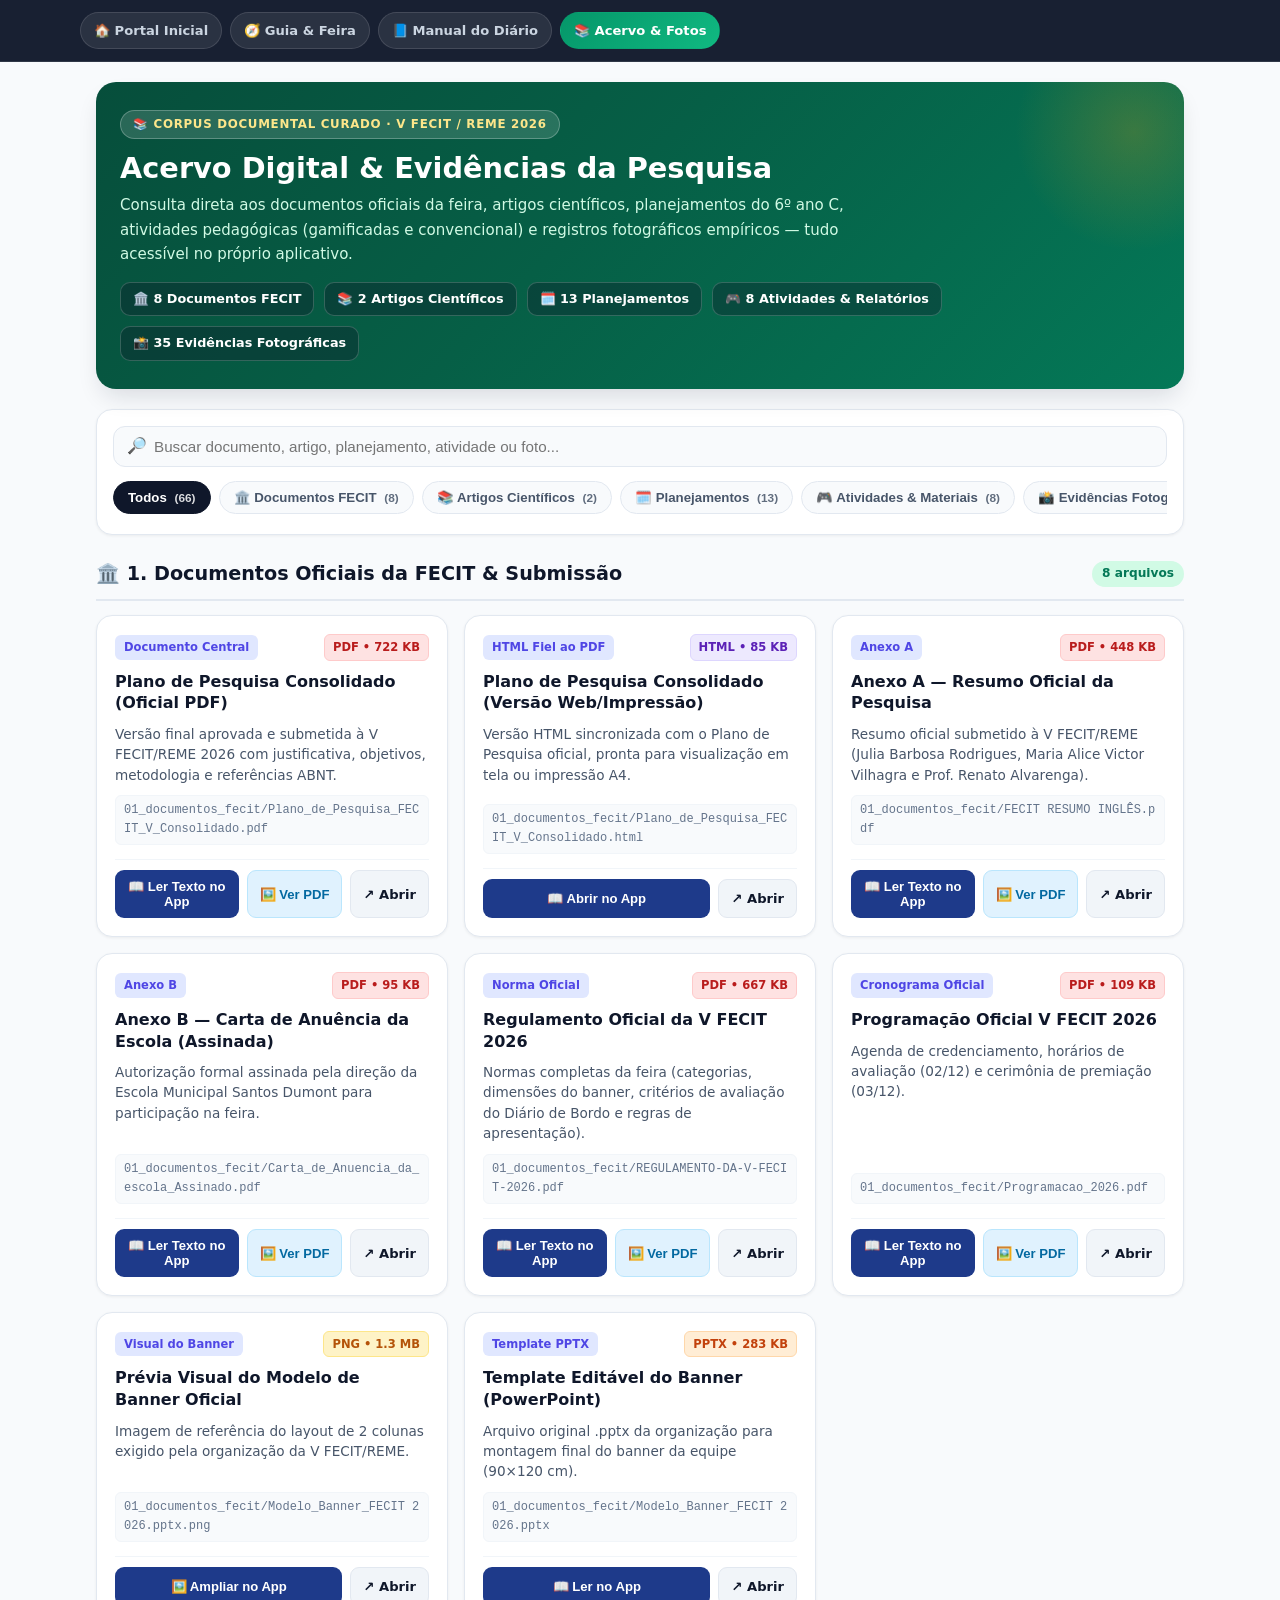
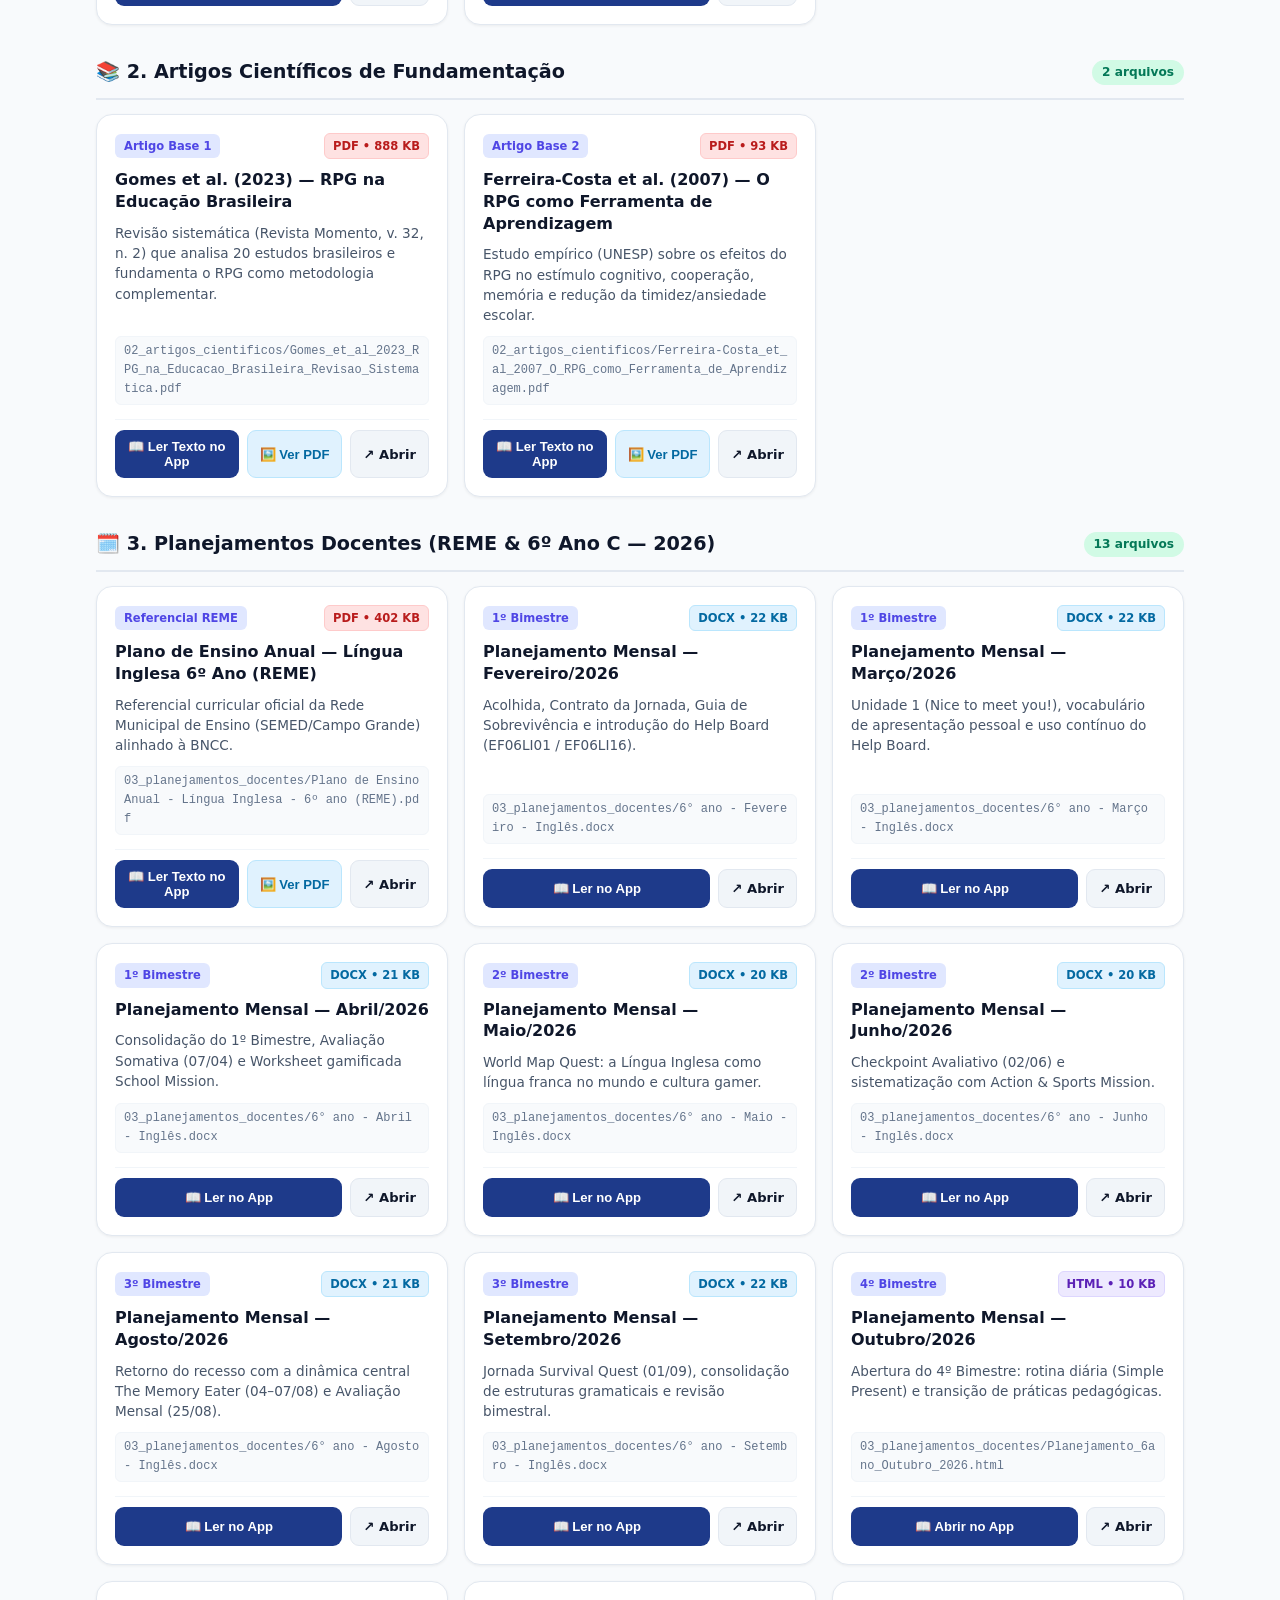
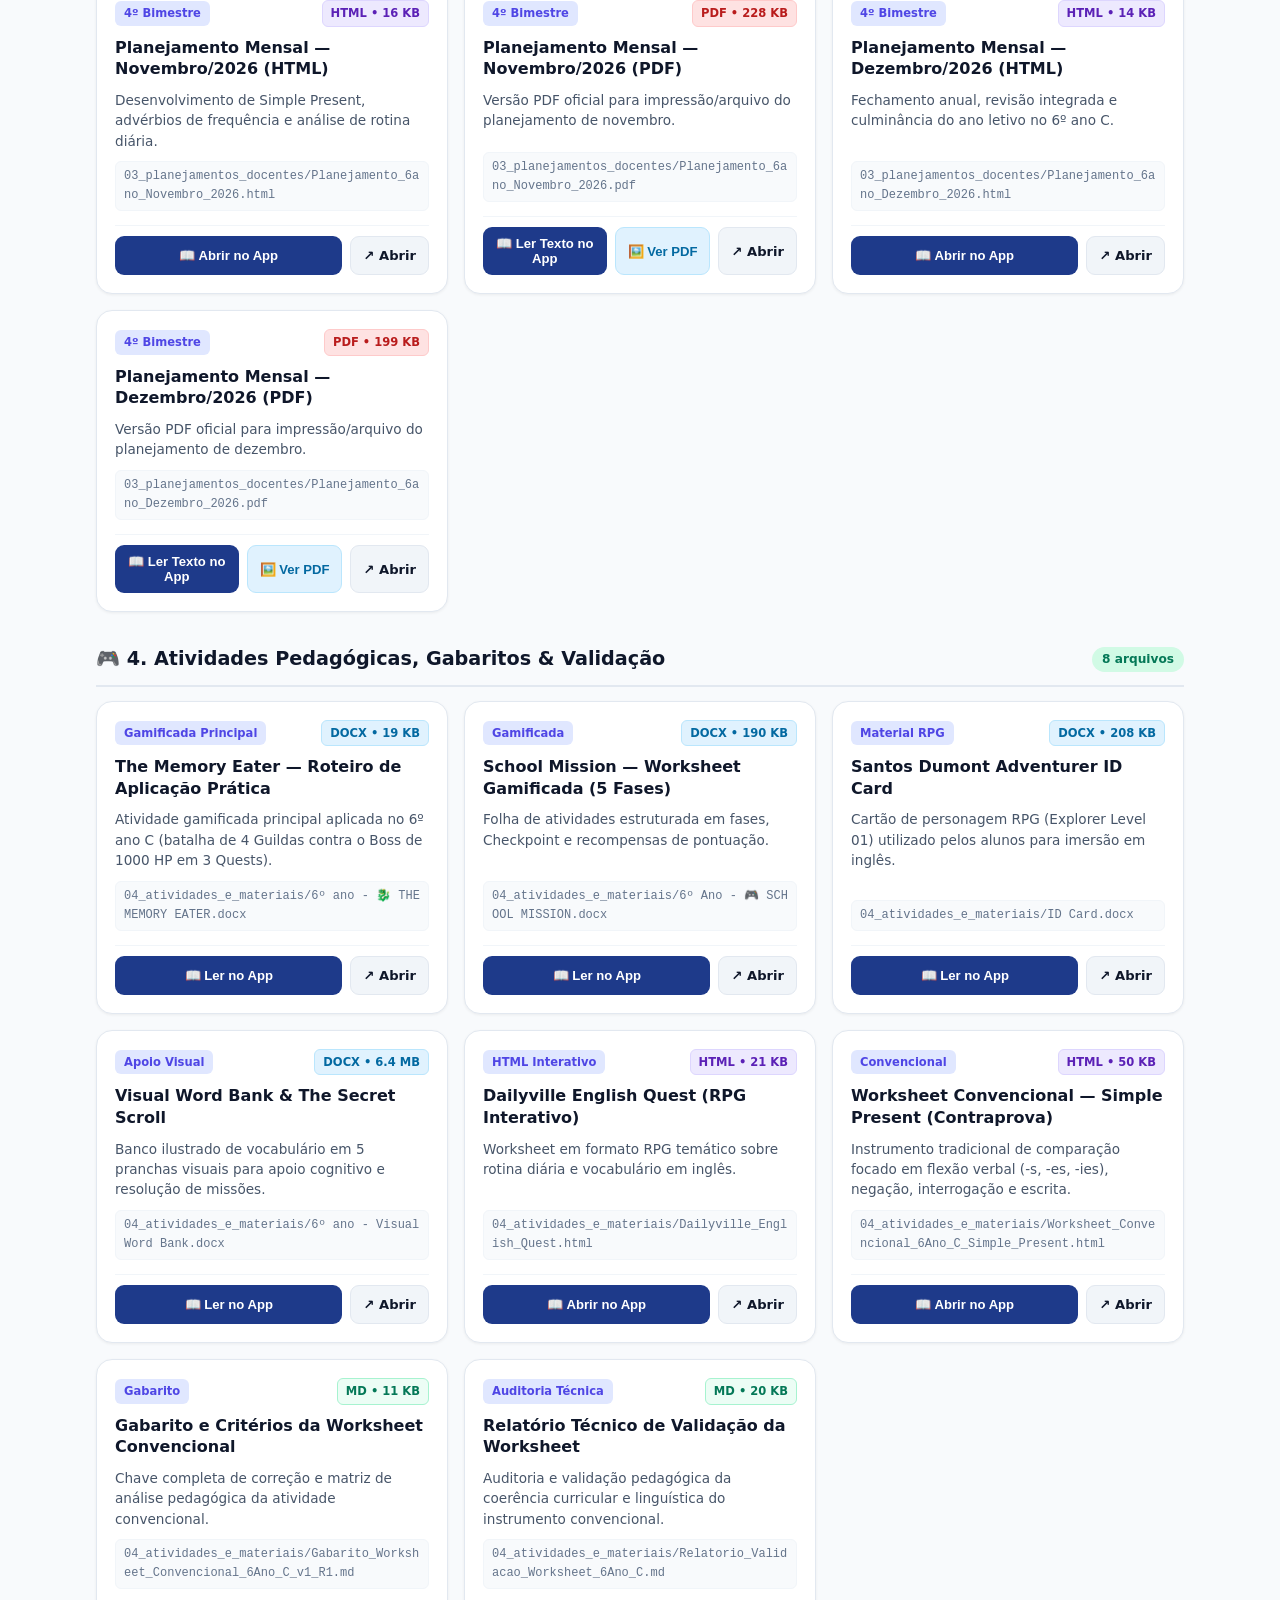
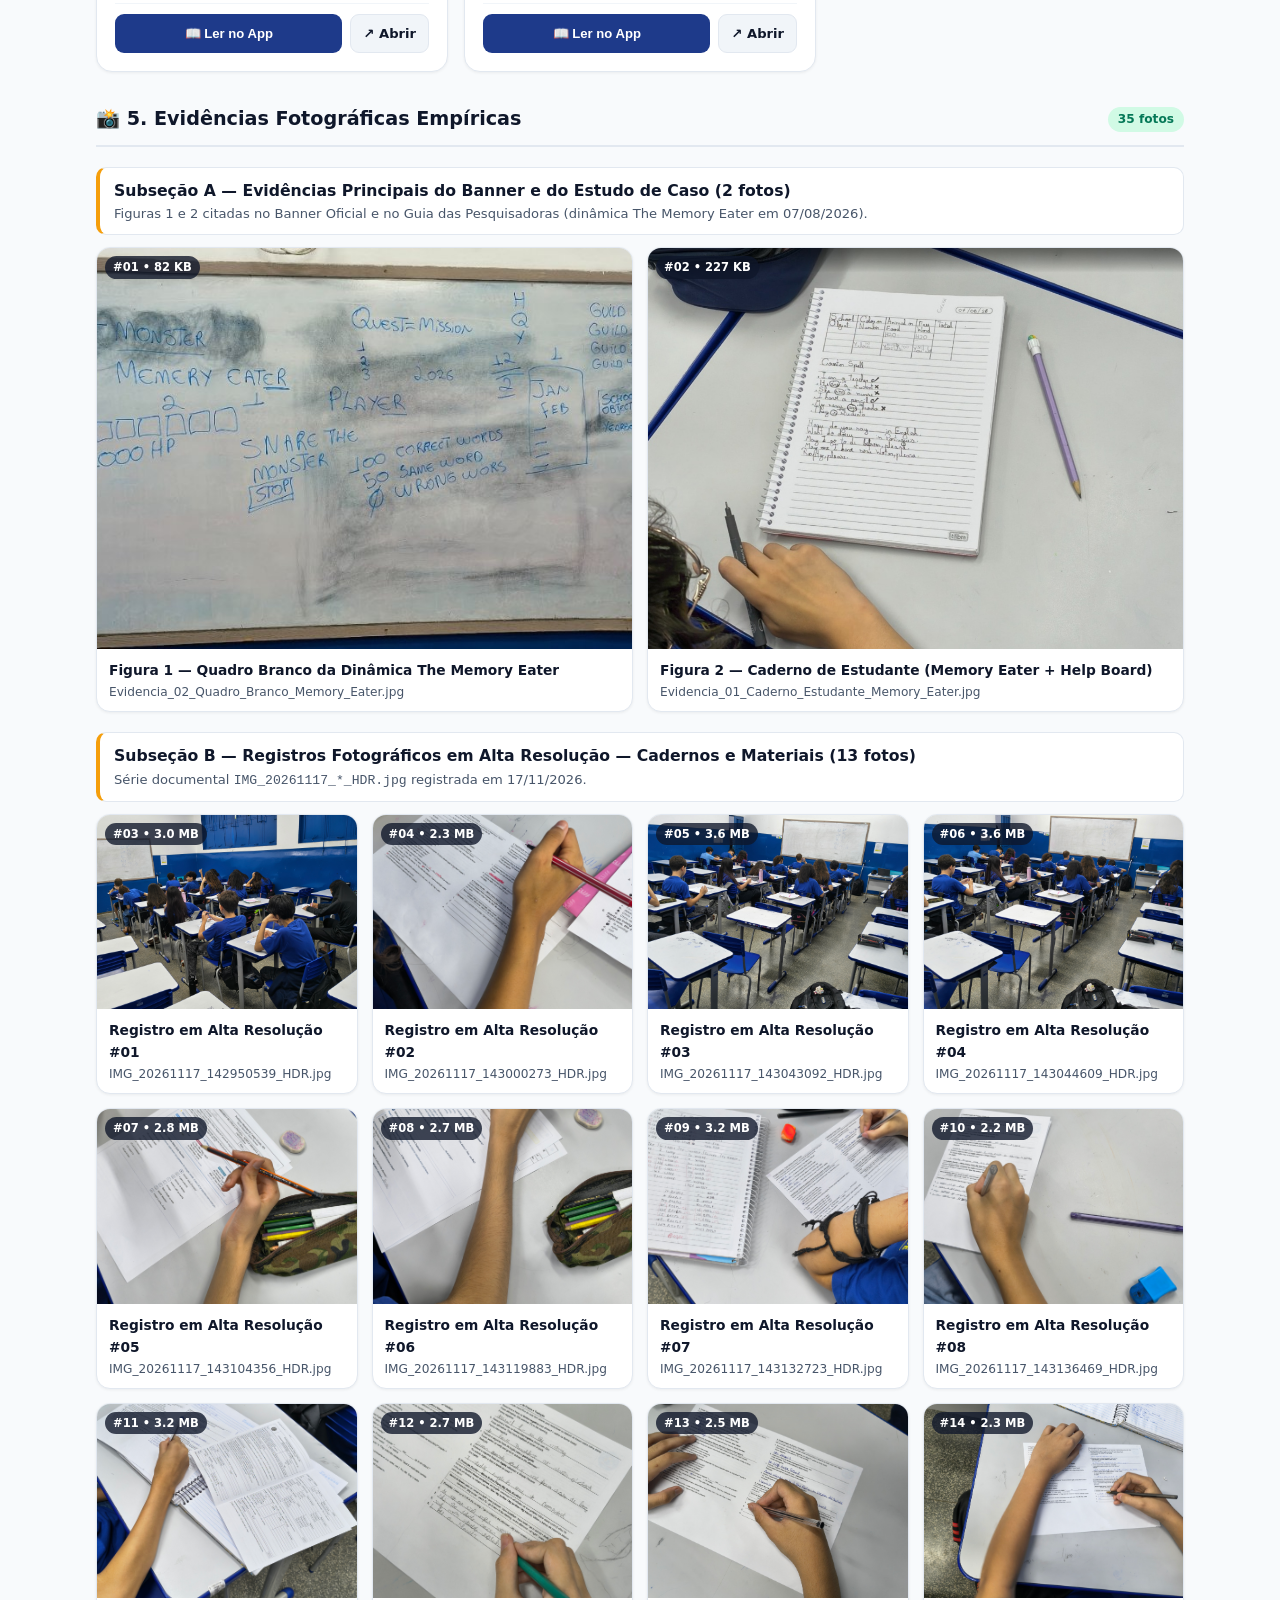
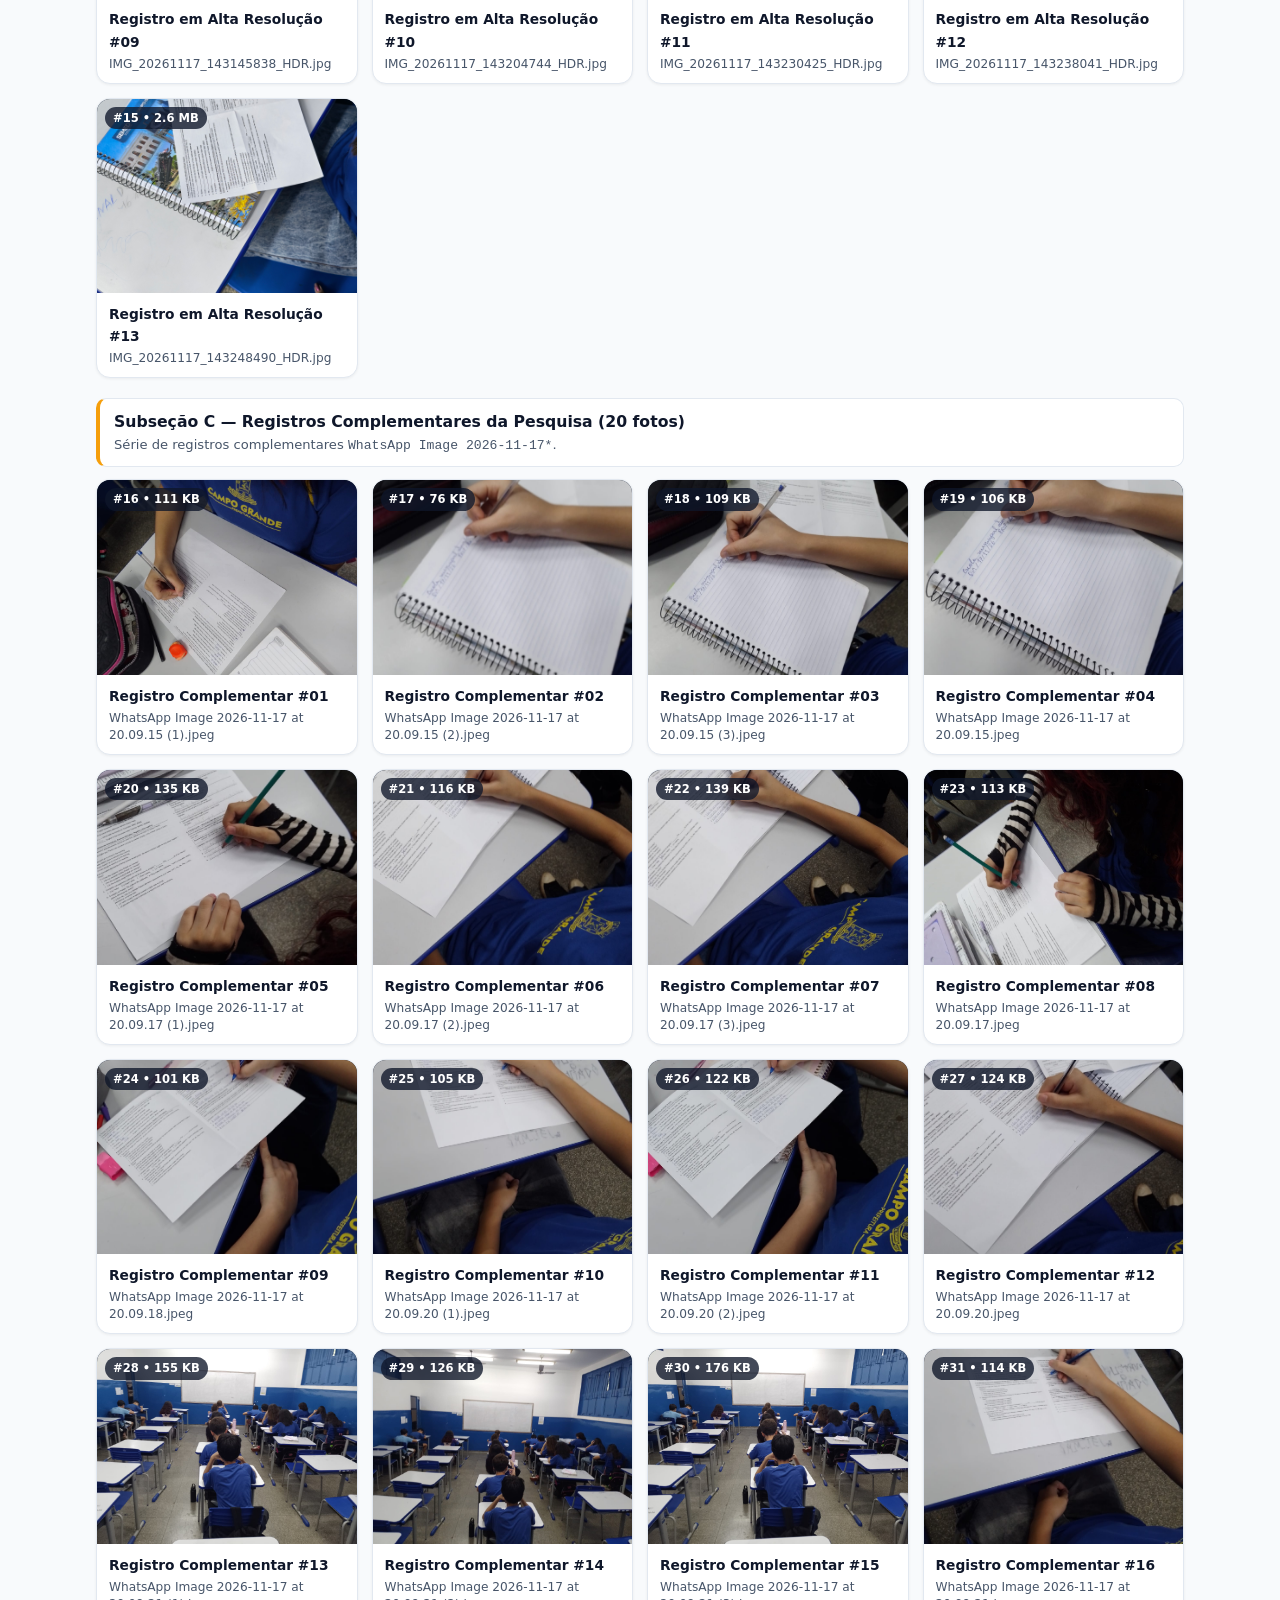
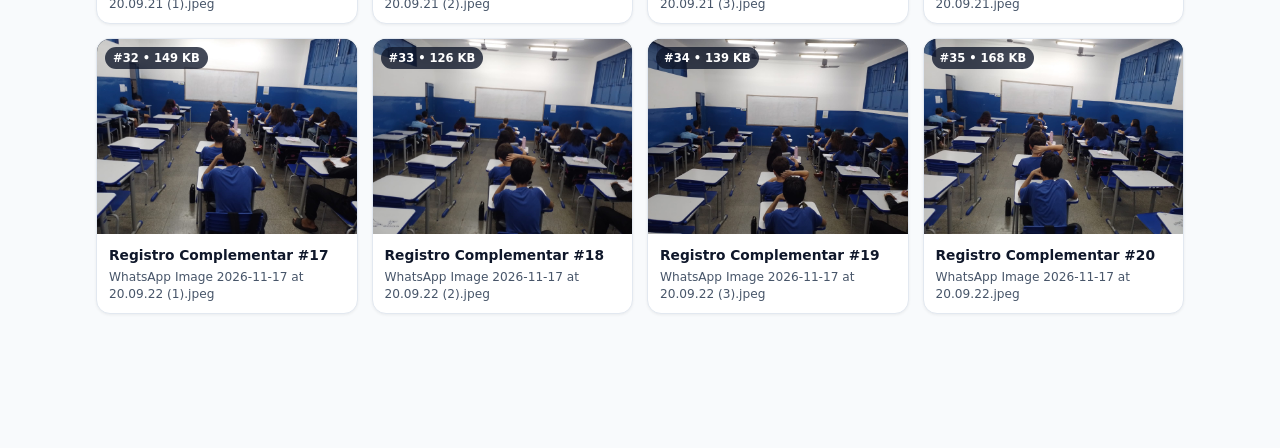
==== acervo/index.html @ b6a8ebce "feat: publicar Portal do Diário de Bordo PWA e Acervo Digital V FECIT 2026" ====
<!DOCTYPE html>
<html lang="pt-BR">
<head>
  <meta charset="UTF-8">
  <meta name="viewport" content="width=device-width, initial-scale=1.0">
  <title>Acervo Digital &amp; Evidências | V FECIT 2026</title>
  <link rel="manifest" href="../manifest.json">
  <meta name="theme-color" content="#1e3a8a">
  <meta name="mobile-web-app-capable" content="yes">
  <meta name="apple-mobile-web-app-capable" content="yes">
  <link rel="apple-touch-icon" href="../icons/icon-192.png">
  <link rel="icon" type="image/png" sizes="192x192" href="../icons/icon-192.png">
  <style>
/* ==========================================================================
   ACERVO DIGITAL & EVIDÊNCIAS | V FECIT/REME 2026
   Identidade visual alinhada ao Portal, Guia e Manual
   ========================================================================== */

:root {
  --primary: #1e3a8a;
  --primary-dark: #0f172a;
  --primary-light: #3b82f6;
  --emerald: #059669;
  --emerald-dark: #047857;
  --emerald-light: #d1fae5;
  --indigo: #4f46e5;
  --indigo-light: #e0e7ff;
  --sky: #0284c7;
  --sky-light: #e0f2fe;
  --gold: #f59e0b;
  --gold-light: #fef3c7;
  --bg: #f8fafc;
  --surface: #ffffff;
  --text-main: #0f172a;
  --text-muted: #475569;
  --text-subtle: #64748b;
  --border: #e2e8f0;
  --radius: 16px;
  --shadow-sm: 0 1px 3px rgba(0, 0, 0, 0.06);
  --shadow-md: 0 4px 10px -1px rgba(0, 0, 0, 0.08);
  --shadow-lg: 0 12px 24px -6px rgba(15, 23, 42, 0.14);
}

*, *::before, *::after {
  box-sizing: border-box;
  margin: 0;
  padding: 0;
  -webkit-tap-highlight-color: transparent;
}

body {
  font-family: system-ui, -apple-system, BlinkMacSystemFont, 'Segoe UI', Roboto, Helvetica, Arial, sans-serif;
  background: var(--bg);
  color: var(--text-main);
  line-height: 1.6;
  padding-bottom: 64px;
  -webkit-font-smoothing: antialiased;
}

/* Barra superior de navegação entre módulos do App */
.app-topbar {
  position: sticky;
  top: 0;
  z-index: 90;
  background: rgba(15, 23, 42, 0.96);
  backdrop-filter: blur(10px);
  border-bottom: 1px solid rgba(255, 255, 255, 0.1);
  padding: 10px 16px;
}

.app-topbar-inner {
  max-width: 1120px;
  margin: 0 auto;
  display: flex;
  align-items: center;
  justify-content: space-between;
  gap: 10px;
  flex-wrap: wrap;
}

.app-nav-links {
  display: flex;
  align-items: center;
  gap: 8px;
  overflow-x: auto;
  scrollbar-width: none;
  padding: 2px 0;
}

.app-nav-links::-webkit-scrollbar {
  display: none;
}

.nav-pill {
  display: inline-flex;
  align-items: center;
  gap: 6px;
  padding: 7px 13px;
  border-radius: 999px;
  text-decoration: none;
  font-size: 0.82rem;
  font-weight: 700;
  color: #cbd5e1;
  background: rgba(255, 255, 255, 0.08);
  border: 1px solid rgba(255, 255, 255, 0.12);
  white-space: nowrap;
  transition: all 0.2s ease;
}

.nav-pill:hover {
  background: rgba(255, 255, 255, 0.16);
  color: #ffffff;
}

.nav-pill.active {
  background: linear-gradient(135deg, #059669 0%, #10b981 100%);
  color: #ffffff;
  border-color: transparent;
}

/* Container */
.container {
  max-width: 1120px;
  margin: 0 auto;
  padding: 20px 16px 40px;
}

/* Hero do Acervo */
.acervo-hero {
  background: linear-gradient(135deg, #064e3b 0%, #065f46 45%, #047857 100%);
  color: #ffffff;
  border-radius: 20px;
  padding: 28px 24px;
  margin-bottom: 20px;
  box-shadow: var(--shadow-lg);
  position: relative;
  overflow: hidden;
}

.acervo-hero::after {
  content: "";
  position: absolute;
  top: -70px;
  right: -70px;
  width: 240px;
  height: 240px;
  border-radius: 50%;
  background: radial-gradient(circle, rgba(245, 158, 11, 0.22) 0%, transparent 70%);
  pointer-events: none;
}

.hero-badge {
  display: inline-flex;
  align-items: center;
  gap: 6px;
  background: rgba(255, 255, 255, 0.14);
  border: 1px solid rgba(255, 255, 255, 0.25);
  color: #fde68a;
  font-size: 0.74rem;
  font-weight: 800;
  text-transform: uppercase;
  letter-spacing: 0.7px;
  padding: 4px 12px;
  border-radius: 999px;
  margin-bottom: 12px;
}

.acervo-hero h1 {
  font-size: 1.8rem;
  font-weight: 800;
  line-height: 1.2;
  margin-bottom: 8px;
}

.acervo-hero p {
  font-size: 0.94rem;
  color: #d1fae5;
  max-width: 760px;
}

.stats-strip {
  display: flex;
  flex-wrap: wrap;
  gap: 10px;
  margin-top: 16px;
}

.stat-chip {
  background: rgba(15, 23, 42, 0.35);
  border: 1px solid rgba(255, 255, 255, 0.18);
  border-radius: 10px;
  padding: 6px 12px;
  font-size: 0.8rem;
  font-weight: 600;
  color: #ffffff;
}

/* Busca e Filtros */
.controls-panel {
  background: var(--surface);
  border: 1px solid var(--border);
  border-radius: var(--radius);
  padding: 16px;
  margin-bottom: 24px;
  box-shadow: var(--shadow-sm);
}

.search-row {
  display: flex;
  align-items: center;
  gap: 10px;
  margin-bottom: 14px;
}

.search-input-wrap {
  position: relative;
  flex: 1;
}

.search-icon {
  position: absolute;
  left: 14px;
  top: 50%;
  transform: translateY(-50%);
  font-size: 1rem;
  pointer-events: none;
}

.search-input {
  width: 100%;
  padding: 11px 14px 11px 40px;
  border: 1px solid var(--border);
  border-radius: 12px;
  font-size: 0.95rem;
  color: var(--text-main);
  background: #f8fafc;
  outline: none;
  transition: border-color 0.2s, box-shadow 0.2s;
}

.search-input:focus {
  border-color: var(--emerald);
  background: #ffffff;
  box-shadow: 0 0 0 3px rgba(5, 150, 105, 0.14);
}

.filter-tabs {
  display: flex;
  gap: 8px;
  overflow-x: auto;
  padding-bottom: 4px;
  scrollbar-width: thin;
}

.filter-btn {
  border: 1px solid var(--border);
  background: #f8fafc;
  color: var(--text-muted);
  padding: 8px 14px;
  border-radius: 999px;
  font-size: 0.83rem;
  font-weight: 700;
  cursor: pointer;
  white-space: nowrap;
  transition: all 0.2s ease;
}

.filter-btn:hover {
  border-color: #94a3b8;
  color: var(--text-main);
}

.filter-btn.active {
  background: var(--primary-dark);
  color: #ffffff;
  border-color: var(--primary-dark);
}

.filter-count {
  display: inline-block;
  margin-left: 4px;
  font-size: 0.74rem;
  opacity: 0.85;
}

/* Seções por Categoria */
.category-section {
  margin-bottom: 32px;
}

.category-section.hidden-by-filter {
  display: none;
}

.category-header {
  display: flex;
  align-items: center;
  justify-content: space-between;
  gap: 12px;
  margin-bottom: 14px;
  padding-bottom: 10px;
  border-bottom: 2px solid var(--border);
}

.category-header h2 {
  font-size: 1.2rem;
  font-weight: 800;
  color: var(--text-main);
  display: flex;
  align-items: center;
  gap: 8px;
}

.category-pill-count {
  font-size: 0.76rem;
  font-weight: 700;
  background: var(--emerald-light);
  color: var(--emerald-dark);
  padding: 3px 10px;
  border-radius: 999px;
}

/* Grid de Documentos */
.docs-grid {
  display: grid;
  grid-template-columns: repeat(auto-fill, minmax(310px, 1fr));
  gap: 16px;
}

.doc-card {
  background: var(--surface);
  border: 1px solid var(--border);
  border-radius: var(--radius);
  padding: 18px;
  box-shadow: var(--shadow-sm);
  display: flex;
  flex-direction: column;
  gap: 10px;
  transition: transform 0.2s ease, box-shadow 0.2s ease, border-color 0.2s ease;
}

.doc-card:hover {
  transform: translateY(-2px);
  box-shadow: var(--shadow-md);
  border-color: #cbd5e1;
}

.doc-card.hidden-by-search {
  display: none;
}

.doc-card-top {
  display: flex;
  align-items: center;
  justify-content: space-between;
  gap: 8px;
}

.doc-badge {
  font-size: 0.72rem;
  font-weight: 700;
  padding: 3px 9px;
  border-radius: 6px;
  background: var(--indigo-light);
  color: var(--indigo);
}

.doc-kind-tag {
  font-size: 0.72rem;
  font-weight: 800;
  padding: 3px 8px;
  border-radius: 6px;
  background: #f1f5f9;
  color: var(--text-muted);
  border: 1px solid var(--border);
}

.doc-kind-PDF { background: #fee2e2; color: #b91c1c; border-color: #fecaca; }
.doc-kind-DOCX { background: #e0f2fe; color: #0369a1; border-color: #bae6fd; }
.doc-kind-HTML { background: #ede9fe; color: #5b21b6; border-color: #ddd6fe; }
.doc-kind-MD { background: #ecfdf5; color: #047857; border-color: #a7f3d0; }
.doc-kind-PNG { background: #fef3c7; color: #b45309; border-color: #fde68a; }
.doc-kind-PPTX { background: #ffedd5; color: #c2410c; border-color: #fed7aa; }

.doc-title {
  font-size: 1rem;
  font-weight: 700;
  color: var(--text-main);
  line-height: 1.35;
}

.doc-desc {
  font-size: 0.85rem;
  color: var(--text-muted);
  line-height: 1.5;
  flex: 1;
}

.doc-meta {
  font-size: 0.75rem;
  color: var(--text-subtle);
  font-family: ui-monospace, SFMono-Regular, Menlo, Consolas, monospace;
  word-break: break-all;
  background: #f8fafc;
  padding: 5px 8px;
  border-radius: 6px;
  border: 1px solid #f1f5f9;
}

.doc-actions {
  display: flex;
  flex-wrap: wrap;
  gap: 8px;
  margin-top: 4px;
  padding-top: 10px;
  border-top: 1px solid #f1f5f9;
}

.btn-app {
  display: inline-flex;
  align-items: center;
  justify-content: center;
  gap: 6px;
  padding: 8px 12px;
  border-radius: 9px;
  font-size: 0.82rem;
  font-weight: 700;
  cursor: pointer;
  border: 1px solid transparent;
  text-decoration: none;
  transition: all 0.2s ease;
}

.btn-read {
  background: var(--primary);
  color: #ffffff;
  flex: 1;
}

.btn-read:hover {
  background: #172554;
}

.btn-preview {
  background: var(--sky-light);
  color: #0369a1;
  border-color: #bae6fd;
}

.btn-preview:hover {
  background: #bae6fd;
}

.btn-open {
  background: #f1f5f9;
  color: var(--text-main);
  border-color: var(--border);
}

.btn-open:hover {
  background: #e2e8f0;
}

/* Subseções de Evidências Fotográficas */
.photo-subhead {
  margin: 20px 0 12px;
  padding: 10px 14px;
  background: #ffffff;
  border: 1px solid var(--border);
  border-left: 4px solid var(--gold);
  border-radius: 10px;
}

.photo-subhead h3 {
  font-size: 0.98rem;
  font-weight: 700;
  color: var(--text-main);
}

.photo-subhead p {
  font-size: 0.82rem;
  color: var(--text-muted);
}

.photo-grid {
  display: grid;
  grid-template-columns: repeat(auto-fill, minmax(210px, 1fr));
  gap: 14px;
}

.photo-grid.featured-photos {
  grid-template-columns: repeat(auto-fit, minmax(290px, 1fr));
}

.photo-card {
  background: var(--surface);
  border: 1px solid var(--border);
  border-radius: 14px;
  overflow: hidden;
  box-shadow: var(--shadow-sm);
  cursor: pointer;
  display: flex;
  flex-direction: column;
  transition: transform 0.2s ease, box-shadow 0.2s ease;
}

.photo-card:hover {
  transform: translateY(-3px);
  box-shadow: var(--shadow-md);
}

.photo-card.hidden-by-search {
  display: none;
}

.photo-thumb-wrap {
  width: 100%;
  aspect-ratio: 4 / 3;
  background: #0f172a;
  overflow: hidden;
  position: relative;
}

.photo-thumb-wrap img {
  width: 100%;
  height: 100%;
  object-fit: cover;
  display: block;
  transition: transform 0.3s ease;
}

.photo-card:hover .photo-thumb-wrap img {
  transform: scale(1.04);
}

.photo-badge-num {
  position: absolute;
  top: 8px;
  left: 8px;
  background: rgba(15, 23, 42, 0.78);
  color: #ffffff;
  font-size: 0.72rem;
  font-weight: 700;
  padding: 2px 8px;
  border-radius: 999px;
}

.photo-info {
  padding: 10px 12px;
}

.photo-title {
  font-size: 0.86rem;
  font-weight: 700;
  color: var(--text-main);
  margin-bottom: 3px;
}

.photo-sub {
  font-size: 0.76rem;
  color: var(--text-muted);
  line-height: 1.4;
}

.empty-state {
  display: none;
  text-align: center;
  padding: 40px 20px;
  background: #ffffff;
  border: 1px dashed var(--border);
  border-radius: var(--radius);
  color: var(--text-muted);
  margin-bottom: 24px;
}

/* Modal Leitor Universal de Documentos */
.doc-modal-overlay {
  display: none;
  position: fixed;
  inset: 0;
  z-index: 950;
  background: rgba(15, 23, 42, 0.82);
  backdrop-filter: blur(4px);
  padding: 16px;
  align-items: center;
  justify-content: center;
}

.doc-modal-overlay.open {
  display: flex;
}

.doc-modal-panel {
  background: #ffffff;
  width: 100%;
  max-width: 920px;
  height: 90vh;
  border-radius: 18px;
  display: flex;
  flex-direction: column;
  overflow: hidden;
  box-shadow: 0 24px 48px rgba(0, 0, 0, 0.35);
}

.doc-modal-header {
  background: var(--primary-dark);
  color: #ffffff;
  padding: 14px 18px;
  display: flex;
  align-items: center;
  justify-content: space-between;
  gap: 12px;
}

.doc-modal-titles h3 {
  font-size: 1rem;
  font-weight: 700;
  line-height: 1.25;
}

.doc-modal-titles span {
  font-size: 0.76rem;
  color: #94a3b8;
}

.doc-modal-head-actions {
  display: flex;
  align-items: center;
  gap: 8px;
  flex-shrink: 0;
}

.modal-btn {
  border: none;
  border-radius: 8px;
  padding: 7px 12px;
  font-size: 0.8rem;
  font-weight: 700;
  cursor: pointer;
  text-decoration: none;
  display: inline-flex;
  align-items: center;
  gap: 5px;
}

.modal-btn-open {
  background: #2563eb;
  color: #ffffff;
}

.modal-btn-mode {
  background: rgba(255, 255, 255, 0.14);
  color: #ffffff;
}

.modal-btn-close {
  background: #ef4444;
  color: #ffffff;
}

.doc-modal-body {
  flex: 1;
  overflow-y: auto;
  padding: 22px 24px;
  background: #ffffff;
  color: var(--text-main);
}

.doc-modal-body.iframe-mode {
  padding: 0;
  overflow: hidden;
  display: flex;
  flex-direction: column;
}

.doc-modal-iframe {
  width: 100%;
  height: 100%;
  border: none;
  flex: 1;
  background: #ffffff;
}

.reader-info-note {
  background: #eff6ff;
  border-left: 4px solid #2563eb;
  padding: 10px 14px;
  border-radius: 8px;
  font-size: 0.85rem;
  color: #1e3a8a;
  margin-bottom: 16px;
}

.reader-h3 {
  font-size: 1.15rem;
  color: var(--primary);
  margin: 18px 0 8px;
  padding-bottom: 4px;
  border-bottom: 1px solid var(--border);
}

.reader-h4 {
  font-size: 1rem;
  color: var(--primary-dark);
  margin: 14px 0 6px;
}

.reader-h5 {
  font-size: 0.92rem;
  color: var(--emerald-dark);
  margin: 10px 0 4px;
}

.doc-modal-body p {
  font-size: 0.92rem;
  margin-bottom: 8px;
  line-height: 1.6;
}

.reader-ul {
  padding-left: 20px;
  margin-bottom: 12px;
}

.reader-li {
  font-size: 0.9rem;
  margin-bottom: 5px;
}

.reader-quote {
  border-left: 4px solid var(--gold);
  background: var(--gold-light);
  padding: 10px 14px;
  border-radius: 6px;
  margin: 10px 0;
  font-size: 0.9rem;
}

.reader-pre {
  background: #0f172a;
  color: #e2e8f0;
  padding: 12px 14px;
  border-radius: 10px;
  overflow-x: auto;
  font-size: 0.82rem;
  margin: 10px 0;
}

.reader-table-wrap {
  width: 100%;
  overflow-x: auto;
  margin: 12px 0;
}

.reader-table {
  width: 100%;
  border-collapse: collapse;
  font-size: 0.84rem;
}

.reader-table th, .reader-table td {
  border: 1px solid #cbd5e1;
  padding: 8px 10px;
  text-align: left;
  vertical-align: top;
}

.reader-table th {
  background: #f1f5f9;
  font-weight: 700;
}

.reader-fig {
  margin: 14px 0;
  text-align: center;
}

.reader-fig figcaption {
  font-size: 0.82rem;
  color: var(--text-muted);
  margin-bottom: 6px;
  font-weight: 600;
}

.reader-fig img {
  max-width: 100%;
  height: auto;
  border-radius: 10px;
  border: 1px solid var(--border);
}

.pdf-page-block {
  margin-bottom: 18px;
  padding-bottom: 14px;
  border-bottom: 1px dashed #cbd5e1;
}

.pdf-page-tag {
  display: inline-block;
  font-size: 0.74rem;
  font-weight: 700;
  background: #f1f5f9;
  color: var(--text-muted);
  padding: 2px 8px;
  border-radius: 6px;
  margin-bottom: 8px;
}

/* Modal Lightbox de Fotos */
.photo-modal-overlay {
  display: none;
  position: fixed;
  inset: 0;
  z-index: 980;
  background: rgba(2, 6, 23, 0.94);
  flex-direction: column;
  align-items: center;
  justify-content: space-between;
  padding: 14px;
}

.photo-modal-overlay.open {
  display: flex;
}

.photo-modal-top {
  width: 100%;
  max-width: 1040px;
  display: flex;
  align-items: center;
  justify-content: space-between;
  color: #ffffff;
  gap: 10px;
}

.photo-counter {
  font-size: 0.88rem;
  font-weight: 700;
  background: rgba(255, 255, 255, 0.14);
  padding: 5px 12px;
  border-radius: 999px;
}

.photo-modal-stage {
  flex: 1;
  width: 100%;
  max-width: 1040px;
  display: flex;
  align-items: center;
  justify-content: center;
  position: relative;
  min-height: 0;
  padding: 10px 0;
}

.photo-modal-stage img {
  max-width: 100%;
  max-height: 100%;
  border-radius: 10px;
  object-fit: contain;
  box-shadow: 0 12px 32px rgba(0, 0, 0, 0.5);
}

.photo-nav-btn {
  background: rgba(255, 255, 255, 0.16);
  color: #ffffff;
  border: 1px solid rgba(255, 255, 255, 0.25);
  border-radius: 10px;
  padding: 10px 14px;
  font-size: 0.85rem;
  font-weight: 700;
  cursor: pointer;
}

.photo-nav-btn:hover {
  background: rgba(255, 255, 255, 0.28);
}

.photo-modal-bottom {
  width: 100%;
  max-width: 1040px;
  display: flex;
  flex-direction: column;
  align-items: center;
  gap: 10px;
  color: #e2e8f0;
  text-align: center;
}

.photo-modal-caption {
  font-size: 0.86rem;
  max-width: 780px;
  line-height: 1.45;
}

.photo-modal-controls {
  display: flex;
  align-items: center;
  gap: 10px;
  flex-wrap: wrap;
  justify-content: center;
}

@media (max-width: 640px) {
  .acervo-hero {
    padding: 20px 16px;
  }
  .acervo-hero h1 {
    font-size: 1.45rem;
  }
  .docs-grid {
    grid-template-columns: 1fr;
  }
  .photo-grid, .photo-grid.featured-photos {
    grid-template-columns: repeat(2, 1fr);
    gap: 10px;
  }
  .doc-modal-panel {
    height: 94vh;
  }
  .doc-modal-header {
    flex-direction: column;
    align-items: flex-start;
  }
  .doc-modal-body {
    padding: 16px;
  }
}

  </style>
</head>
<body>

  <nav class="app-topbar" aria-label="Navegação do Aplicativo">
    <div class="app-topbar-inner">
      <div class="app-nav-links">
        <a href="../index.html" class="nav-pill">🏠 Portal Inicial</a>
        <a href="../guia/index.html" class="nav-pill">🧭 Guia &amp; Feira</a>
        <a href="../manual/index.html" class="nav-pill">📘 Manual do Diário</a>
        <a href="index.html" class="nav-pill active">📚 Acervo &amp; Fotos</a>
      </div>
    </div>
  </nav>

  <main class="container">
    <header class="acervo-hero">
      <div class="hero-badge">📚 Corpus Documental Curado · V FECIT / REME 2026</div>
      <h1>Acervo Digital &amp; Evidências da Pesquisa</h1>
      <p>
        Consulta direta aos documentos oficiais da feira, artigos científicos, planejamentos do 6º ano C, atividades pedagógicas (gamificadas e convencional) e registros fotográficos empíricos — tudo acessível no próprio aplicativo.
      </p>
      <div class="stats-strip">
        <span class="stat-chip">🏛️ 8 Documentos FECIT</span>
        <span class="stat-chip">📚 2 Artigos Científicos</span>
        <span class="stat-chip">🗓️ 13 Planejamentos</span>
        <span class="stat-chip">🎮 8 Atividades &amp; Relatórios</span>
        <span class="stat-chip">📸 35 Evidências Fotográficas</span>
      </div>
    </header>

    <section class="controls-panel" aria-label="Busca e Filtros do Acervo">
      <div class="search-row">
        <div class="search-input-wrap">
          <span class="search-icon" aria-hidden="true">🔎</span>
          <input
            type="search"
            id="acervoSearchInput"
            class="search-input"
            placeholder="Buscar documento, artigo, planejamento, atividade ou foto..."
            oninput="filterAcervo()"
          >
        </div>
      </div>
      <div class="filter-tabs" role="tablist">
        <button type="button" class="filter-btn active" data-cat="all" onclick="selectCategory('all', this)">Todos <span class="filter-count">(66)</span></button>
        <button type="button" class="filter-btn" data-cat="fecit" onclick="selectCategory('fecit', this)">🏛️ Documentos FECIT <span class="filter-count">(8)</span></button>
        <button type="button" class="filter-btn" data-cat="artigos" onclick="selectCategory('artigos', this)">📚 Artigos Científicos <span class="filter-count">(2)</span></button>
        <button type="button" class="filter-btn" data-cat="planejamentos" onclick="selectCategory('planejamentos', this)">🗓️ Planejamentos <span class="filter-count">(13)</span></button>
        <button type="button" class="filter-btn" data-cat="atividades" onclick="selectCategory('atividades', this)">🎮 Atividades &amp; Materiais <span class="filter-count">(8)</span></button>
        <button type="button" class="filter-btn" data-cat="evidencias" onclick="selectCategory('evidencias', this)">📸 Evidências Fotográficas <span class="filter-count">(35)</span></button>
      </div>
    </section>

    <div id="acervoEmptyState" class="empty-state">
      <strong>Nenhum arquivo encontrado</strong> para o termo pesquisado nesta categoria. Tente limpar a busca ou selecionar "Todos".
    </div>

    <!-- CATEGORIA 1: DOCUMENTOS FECIT -->
    <section class="category-section" id="cat-fecit" data-cat="fecit">
      <div class="category-header">
        <h2>🏛️ 1. Documentos Oficiais da FECIT &amp; Submissão</h2>
        <span class="category-pill-count">8 arquivos</span>
      </div>
      <div class="docs-grid">
        <article class="doc-card searchable-item" data-search="Plano de Pesquisa Consolidado (Oficial PDF) Versão final aprovada e submetida à V FECIT/REME 2026 com justificativa, objetivos, metodologia e referências ABNT. Documento Central PDF 01_documentos_fecit/Plano_de_Pesquisa_FECIT_V_Consolidado.pdf">
          <div class="doc-card-top">
            <span class="doc-badge">Documento Central</span>
            <span class="doc-kind-tag doc-kind-PDF">PDF • 722 KB</span>
          </div>
          <h3 class="doc-title">Plano de Pesquisa Consolidado (Oficial PDF)</h3>
          <p class="doc-desc">Versão final aprovada e submetida à V FECIT/REME 2026 com justificativa, objetivos, metodologia e referências ABNT.</p>
          <div class="doc-meta">01_documentos_fecit/Plano_de_Pesquisa_FECIT_V_Consolidado.pdf</div>
          <div class="doc-actions">
            <button type="button" class="btn-app btn-read" onclick="openReader('doc-1')">📖 Ler Texto no App</button>
            <button type="button" class="btn-app btn-preview" onclick="openFrameModal('doc-1')">🖼️ Ver PDF</button>
            <a href="01_documentos_fecit/Plano_de_Pesquisa_FECIT_V_Consolidado.pdf" target="_blank" rel="noopener" class="btn-app btn-open">↗️ Abrir</a>
          </div>
        </article>
        <article class="doc-card searchable-item" data-search="Plano de Pesquisa Consolidado (Versão Web/Impressão) Versão HTML sincronizada com o Plano de Pesquisa oficial, pronta para visualização em tela ou impressão A4. HTML Fiel ao PDF HTML 01_documentos_fecit/Plano_de_Pesquisa_FECIT_V_Consolidado.html">
          <div class="doc-card-top">
            <span class="doc-badge">HTML Fiel ao PDF</span>
            <span class="doc-kind-tag doc-kind-HTML">HTML • 85 KB</span>
          </div>
          <h3 class="doc-title">Plano de Pesquisa Consolidado (Versão Web/Impressão)</h3>
          <p class="doc-desc">Versão HTML sincronizada com o Plano de Pesquisa oficial, pronta para visualização em tela ou impressão A4.</p>
          <div class="doc-meta">01_documentos_fecit/Plano_de_Pesquisa_FECIT_V_Consolidado.html</div>
          <div class="doc-actions">
            <button type="button" class="btn-app btn-read" onclick="openReader('doc-2')">📖 Abrir no App</button>
            
            <a href="01_documentos_fecit/Plano_de_Pesquisa_FECIT_V_Consolidado.html" target="_blank" rel="noopener" class="btn-app btn-open">↗️ Abrir</a>
          </div>
        </article>
        <article class="doc-card searchable-item" data-search="Anexo A — Resumo Oficial da Pesquisa Resumo oficial submetido à V FECIT/REME (Julia Barbosa Rodrigues, Maria Alice Victor Vilhagra e Prof. Renato Alvarenga). Anexo A PDF 01_documentos_fecit/FECIT RESUMO INGLÊS.pdf">
          <div class="doc-card-top">
            <span class="doc-badge">Anexo A</span>
            <span class="doc-kind-tag doc-kind-PDF">PDF • 448 KB</span>
          </div>
          <h3 class="doc-title">Anexo A — Resumo Oficial da Pesquisa</h3>
          <p class="doc-desc">Resumo oficial submetido à V FECIT/REME (Julia Barbosa Rodrigues, Maria Alice Victor Vilhagra e Prof. Renato Alvarenga).</p>
          <div class="doc-meta">01_documentos_fecit/FECIT RESUMO INGLÊS.pdf</div>
          <div class="doc-actions">
            <button type="button" class="btn-app btn-read" onclick="openReader('doc-3')">📖 Ler Texto no App</button>
            <button type="button" class="btn-app btn-preview" onclick="openFrameModal('doc-3')">🖼️ Ver PDF</button>
            <a href="01_documentos_fecit/FECIT%20RESUMO%20INGL%C3%8AS.pdf" target="_blank" rel="noopener" class="btn-app btn-open">↗️ Abrir</a>
          </div>
        </article>
        <article class="doc-card searchable-item" data-search="Anexo B — Carta de Anuência da Escola (Assinada) Autorização formal assinada pela direção da Escola Municipal Santos Dumont para participação na feira. Anexo B PDF 01_documentos_fecit/Carta_de_Anuencia_da_escola_Assinado.pdf">
          <div class="doc-card-top">
            <span class="doc-badge">Anexo B</span>
            <span class="doc-kind-tag doc-kind-PDF">PDF • 95 KB</span>
          </div>
          <h3 class="doc-title">Anexo B — Carta de Anuência da Escola (Assinada)</h3>
          <p class="doc-desc">Autorização formal assinada pela direção da Escola Municipal Santos Dumont para participação na feira.</p>
          <div class="doc-meta">01_documentos_fecit/Carta_de_Anuencia_da_escola_Assinado.pdf</div>
          <div class="doc-actions">
            <button type="button" class="btn-app btn-read" onclick="openReader('doc-4')">📖 Ler Texto no App</button>
            <button type="button" class="btn-app btn-preview" onclick="openFrameModal('doc-4')">🖼️ Ver PDF</button>
            <a href="01_documentos_fecit/Carta_de_Anuencia_da_escola_Assinado.pdf" target="_blank" rel="noopener" class="btn-app btn-open">↗️ Abrir</a>
          </div>
        </article>
        <article class="doc-card searchable-item" data-search="Regulamento Oficial da V FECIT 2026 Normas completas da feira (categorias, dimensões do banner, critérios de avaliação do Diário de Bordo e regras de apresentação). Norma Oficial PDF 01_documentos_fecit/REGULAMENTO-DA-V-FECIT-2026.pdf">
          <div class="doc-card-top">
            <span class="doc-badge">Norma Oficial</span>
            <span class="doc-kind-tag doc-kind-PDF">PDF • 667 KB</span>
          </div>
          <h3 class="doc-title">Regulamento Oficial da V FECIT 2026</h3>
          <p class="doc-desc">Normas completas da feira (categorias, dimensões do banner, critérios de avaliação do Diário de Bordo e regras de apresentação).</p>
          <div class="doc-meta">01_documentos_fecit/REGULAMENTO-DA-V-FECIT-2026.pdf</div>
          <div class="doc-actions">
            <button type="button" class="btn-app btn-read" onclick="openReader('doc-5')">📖 Ler Texto no App</button>
            <button type="button" class="btn-app btn-preview" onclick="openFrameModal('doc-5')">🖼️ Ver PDF</button>
            <a href="01_documentos_fecit/REGULAMENTO-DA-V-FECIT-2026.pdf" target="_blank" rel="noopener" class="btn-app btn-open">↗️ Abrir</a>
          </div>
        </article>
        <article class="doc-card searchable-item" data-search="Programação Oficial V FECIT 2026 Agenda de credenciamento, horários de avaliação (02/12) e cerimônia de premiação (03/12). Cronograma Oficial PDF 01_documentos_fecit/Programacao_2026.pdf">
          <div class="doc-card-top">
            <span class="doc-badge">Cronograma Oficial</span>
            <span class="doc-kind-tag doc-kind-PDF">PDF • 109 KB</span>
          </div>
          <h3 class="doc-title">Programação Oficial V FECIT 2026</h3>
          <p class="doc-desc">Agenda de credenciamento, horários de avaliação (02/12) e cerimônia de premiação (03/12).</p>
          <div class="doc-meta">01_documentos_fecit/Programacao_2026.pdf</div>
          <div class="doc-actions">
            <button type="button" class="btn-app btn-read" onclick="openReader('doc-6')">📖 Ler Texto no App</button>
            <button type="button" class="btn-app btn-preview" onclick="openFrameModal('doc-6')">🖼️ Ver PDF</button>
            <a href="01_documentos_fecit/Programacao_2026.pdf" target="_blank" rel="noopener" class="btn-app btn-open">↗️ Abrir</a>
          </div>
        </article>
        <article class="doc-card searchable-item" data-search="Prévia Visual do Modelo de Banner Oficial Imagem de referência do layout de 2 colunas exigido pela organização da V FECIT/REME. Visual do Banner PNG 01_documentos_fecit/Modelo_Banner_FECIT 2026.pptx.png">
          <div class="doc-card-top">
            <span class="doc-badge">Visual do Banner</span>
            <span class="doc-kind-tag doc-kind-PNG">PNG • 1.3 MB</span>
          </div>
          <h3 class="doc-title">Prévia Visual do Modelo de Banner Oficial</h3>
          <p class="doc-desc">Imagem de referência do layout de 2 colunas exigido pela organização da V FECIT/REME.</p>
          <div class="doc-meta">01_documentos_fecit/Modelo_Banner_FECIT 2026.pptx.png</div>
          <div class="doc-actions">
            <button type="button" class="btn-app btn-read" onclick="openReader('doc-7')">🖼️ Ampliar no App</button>
            
            <a href="01_documentos_fecit/Modelo_Banner_FECIT%202026.pptx.png" target="_blank" rel="noopener" class="btn-app btn-open">↗️ Abrir</a>
          </div>
        </article>
        <article class="doc-card searchable-item" data-search="Template Editável do Banner (PowerPoint) Arquivo original .pptx da organização para montagem final do banner da equipe (90×120 cm). Template PPTX PPTX 01_documentos_fecit/Modelo_Banner_FECIT 2026.pptx">
          <div class="doc-card-top">
            <span class="doc-badge">Template PPTX</span>
            <span class="doc-kind-tag doc-kind-PPTX">PPTX • 283 KB</span>
          </div>
          <h3 class="doc-title">Template Editável do Banner (PowerPoint)</h3>
          <p class="doc-desc">Arquivo original .pptx da organização para montagem final do banner da equipe (90×120 cm).</p>
          <div class="doc-meta">01_documentos_fecit/Modelo_Banner_FECIT 2026.pptx</div>
          <div class="doc-actions">
            <button type="button" class="btn-app btn-read" onclick="openReader('doc-8')">📖 Ler no App</button>
            
            <a href="01_documentos_fecit/Modelo_Banner_FECIT%202026.pptx" target="_blank" rel="noopener" class="btn-app btn-open">↗️ Abrir</a>
          </div>
        </article>
      </div>
    </section>

    <!-- CATEGORIA 2: ARTIGOS CIENTÍFICOS -->
    <section class="category-section" id="cat-artigos" data-cat="artigos">
      <div class="category-header">
        <h2>📚 2. Artigos Científicos de Fundamentação</h2>
        <span class="category-pill-count">2 arquivos</span>
      </div>
      <div class="docs-grid">
        <article class="doc-card searchable-item" data-search="Gomes et al. (2023) — RPG na Educação Brasileira Revisão sistemática (Revista Momento, v. 32, n. 2) que analisa 20 estudos brasileiros e fundamenta o RPG como metodologia complementar. Artigo Base 1 PDF 02_artigos_cientificos/Gomes_et_al_2023_RPG_na_Educacao_Brasileira_Revisao_Sistematica.pdf">
          <div class="doc-card-top">
            <span class="doc-badge">Artigo Base 1</span>
            <span class="doc-kind-tag doc-kind-PDF">PDF • 888 KB</span>
          </div>
          <h3 class="doc-title">Gomes et al. (2023) — RPG na Educação Brasileira</h3>
          <p class="doc-desc">Revisão sistemática (Revista Momento, v. 32, n. 2) que analisa 20 estudos brasileiros e fundamenta o RPG como metodologia complementar.</p>
          <div class="doc-meta">02_artigos_cientificos/Gomes_et_al_2023_RPG_na_Educacao_Brasileira_Revisao_Sistematica.pdf</div>
          <div class="doc-actions">
            <button type="button" class="btn-app btn-read" onclick="openReader('doc-9')">📖 Ler Texto no App</button>
            <button type="button" class="btn-app btn-preview" onclick="openFrameModal('doc-9')">🖼️ Ver PDF</button>
            <a href="02_artigos_cientificos/Gomes_et_al_2023_RPG_na_Educacao_Brasileira_Revisao_Sistematica.pdf" target="_blank" rel="noopener" class="btn-app btn-open">↗️ Abrir</a>
          </div>
        </article>
        <article class="doc-card searchable-item" data-search="Ferreira-Costa et al. (2007) — O RPG como Ferramenta de Aprendizagem Estudo empírico (UNESP) sobre os efeitos do RPG no estímulo cognitivo, cooperação, memória e redução da timidez/ansiedade escolar. Artigo Base 2 PDF 02_artigos_cientificos/Ferreira-Costa_et_al_2007_O_RPG_como_Ferramenta_de_Aprendizagem.pdf">
          <div class="doc-card-top">
            <span class="doc-badge">Artigo Base 2</span>
            <span class="doc-kind-tag doc-kind-PDF">PDF • 93 KB</span>
          </div>
          <h3 class="doc-title">Ferreira-Costa et al. (2007) — O RPG como Ferramenta de Aprendizagem</h3>
          <p class="doc-desc">Estudo empírico (UNESP) sobre os efeitos do RPG no estímulo cognitivo, cooperação, memória e redução da timidez/ansiedade escolar.</p>
          <div class="doc-meta">02_artigos_cientificos/Ferreira-Costa_et_al_2007_O_RPG_como_Ferramenta_de_Aprendizagem.pdf</div>
          <div class="doc-actions">
            <button type="button" class="btn-app btn-read" onclick="openReader('doc-10')">📖 Ler Texto no App</button>
            <button type="button" class="btn-app btn-preview" onclick="openFrameModal('doc-10')">🖼️ Ver PDF</button>
            <a href="02_artigos_cientificos/Ferreira-Costa_et_al_2007_O_RPG_como_Ferramenta_de_Aprendizagem.pdf" target="_blank" rel="noopener" class="btn-app btn-open">↗️ Abrir</a>
          </div>
        </article>
      </div>
    </section>

    <!-- CATEGORIA 3: PLANEJAMENTOS DOCENTES -->
    <section class="category-section" id="cat-planejamentos" data-cat="planejamentos">
      <div class="category-header">
        <h2>🗓️ 3. Planejamentos Docentes (REME &amp; 6º Ano C — 2026)</h2>
        <span class="category-pill-count">13 arquivos</span>
      </div>
      <div class="docs-grid">
        <article class="doc-card searchable-item" data-search="Plano de Ensino Anual — Língua Inglesa 6º Ano (REME) Referencial curricular oficial da Rede Municipal de Ensino (SEMED/Campo Grande) alinhado à BNCC. Referencial REME PDF 03_planejamentos_docentes/Plano de Ensino Anual - Língua Inglesa - 6º ano (REME).pdf">
          <div class="doc-card-top">
            <span class="doc-badge">Referencial REME</span>
            <span class="doc-kind-tag doc-kind-PDF">PDF • 402 KB</span>
          </div>
          <h3 class="doc-title">Plano de Ensino Anual — Língua Inglesa 6º Ano (REME)</h3>
          <p class="doc-desc">Referencial curricular oficial da Rede Municipal de Ensino (SEMED/Campo Grande) alinhado à BNCC.</p>
          <div class="doc-meta">03_planejamentos_docentes/Plano de Ensino Anual - Língua Inglesa - 6º ano (REME).pdf</div>
          <div class="doc-actions">
            <button type="button" class="btn-app btn-read" onclick="openReader('doc-11')">📖 Ler Texto no App</button>
            <button type="button" class="btn-app btn-preview" onclick="openFrameModal('doc-11')">🖼️ Ver PDF</button>
            <a href="03_planejamentos_docentes/Plano%20de%20Ensino%20Anual%20-%20L%C3%ADngua%20Inglesa%20-%206%C2%BA%20ano%20%28REME%29.pdf" target="_blank" rel="noopener" class="btn-app btn-open">↗️ Abrir</a>
          </div>
        </article>
        <article class="doc-card searchable-item" data-search="Planejamento Mensal — Fevereiro/2026 Acolhida, Contrato da Jornada, Guia de Sobrevivência e introdução do Help Board (EF06LI01 / EF06LI16). 1º Bimestre DOCX 03_planejamentos_docentes/6° ano - Fevereiro - Inglês.docx">
          <div class="doc-card-top">
            <span class="doc-badge">1º Bimestre</span>
            <span class="doc-kind-tag doc-kind-DOCX">DOCX • 22 KB</span>
          </div>
          <h3 class="doc-title">Planejamento Mensal — Fevereiro/2026</h3>
          <p class="doc-desc">Acolhida, Contrato da Jornada, Guia de Sobrevivência e introdução do Help Board (EF06LI01 / EF06LI16).</p>
          <div class="doc-meta">03_planejamentos_docentes/6° ano - Fevereiro - Inglês.docx</div>
          <div class="doc-actions">
            <button type="button" class="btn-app btn-read" onclick="openReader('doc-12')">📖 Ler no App</button>
            
            <a href="03_planejamentos_docentes/6%C2%B0%20ano%20-%20Fevereiro%20-%20Ingl%C3%AAs.docx" target="_blank" rel="noopener" class="btn-app btn-open">↗️ Abrir</a>
          </div>
        </article>
        <article class="doc-card searchable-item" data-search="Planejamento Mensal — Março/2026 Unidade 1 (Nice to meet you!), vocabulário de apresentação pessoal e uso contínuo do Help Board. 1º Bimestre DOCX 03_planejamentos_docentes/6° ano - Março - Inglês.docx">
          <div class="doc-card-top">
            <span class="doc-badge">1º Bimestre</span>
            <span class="doc-kind-tag doc-kind-DOCX">DOCX • 22 KB</span>
          </div>
          <h3 class="doc-title">Planejamento Mensal — Março/2026</h3>
          <p class="doc-desc">Unidade 1 (Nice to meet you!), vocabulário de apresentação pessoal e uso contínuo do Help Board.</p>
          <div class="doc-meta">03_planejamentos_docentes/6° ano - Março - Inglês.docx</div>
          <div class="doc-actions">
            <button type="button" class="btn-app btn-read" onclick="openReader('doc-13')">📖 Ler no App</button>
            
            <a href="03_planejamentos_docentes/6%C2%B0%20ano%20-%20Mar%C3%A7o%20-%20Ingl%C3%AAs.docx" target="_blank" rel="noopener" class="btn-app btn-open">↗️ Abrir</a>
          </div>
        </article>
        <article class="doc-card searchable-item" data-search="Planejamento Mensal — Abril/2026 Consolidação do 1º Bimestre, Avaliação Somativa (07/04) e Worksheet gamificada School Mission. 1º Bimestre DOCX 03_planejamentos_docentes/6° ano - Abril - Inglês.docx">
          <div class="doc-card-top">
            <span class="doc-badge">1º Bimestre</span>
            <span class="doc-kind-tag doc-kind-DOCX">DOCX • 21 KB</span>
          </div>
          <h3 class="doc-title">Planejamento Mensal — Abril/2026</h3>
          <p class="doc-desc">Consolidação do 1º Bimestre, Avaliação Somativa (07/04) e Worksheet gamificada School Mission.</p>
          <div class="doc-meta">03_planejamentos_docentes/6° ano - Abril - Inglês.docx</div>
          <div class="doc-actions">
            <button type="button" class="btn-app btn-read" onclick="openReader('doc-14')">📖 Ler no App</button>
            
            <a href="03_planejamentos_docentes/6%C2%B0%20ano%20-%20Abril%20-%20Ingl%C3%AAs.docx" target="_blank" rel="noopener" class="btn-app btn-open">↗️ Abrir</a>
          </div>
        </article>
        <article class="doc-card searchable-item" data-search="Planejamento Mensal — Maio/2026 World Map Quest: a Língua Inglesa como língua franca no mundo e cultura gamer. 2º Bimestre DOCX 03_planejamentos_docentes/6° ano - Maio - Inglês.docx">
          <div class="doc-card-top">
            <span class="doc-badge">2º Bimestre</span>
            <span class="doc-kind-tag doc-kind-DOCX">DOCX • 20 KB</span>
          </div>
          <h3 class="doc-title">Planejamento Mensal — Maio/2026</h3>
          <p class="doc-desc">World Map Quest: a Língua Inglesa como língua franca no mundo e cultura gamer.</p>
          <div class="doc-meta">03_planejamentos_docentes/6° ano - Maio - Inglês.docx</div>
          <div class="doc-actions">
            <button type="button" class="btn-app btn-read" onclick="openReader('doc-15')">📖 Ler no App</button>
            
            <a href="03_planejamentos_docentes/6%C2%B0%20ano%20-%20Maio%20-%20Ingl%C3%AAs.docx" target="_blank" rel="noopener" class="btn-app btn-open">↗️ Abrir</a>
          </div>
        </article>
        <article class="doc-card searchable-item" data-search="Planejamento Mensal — Junho/2026 Checkpoint Avaliativo (02/06) e sistematização com Action &amp; Sports Mission. 2º Bimestre DOCX 03_planejamentos_docentes/6° ano - Junho - Inglês.docx">
          <div class="doc-card-top">
            <span class="doc-badge">2º Bimestre</span>
            <span class="doc-kind-tag doc-kind-DOCX">DOCX • 20 KB</span>
          </div>
          <h3 class="doc-title">Planejamento Mensal — Junho/2026</h3>
          <p class="doc-desc">Checkpoint Avaliativo (02/06) e sistematização com Action &amp; Sports Mission.</p>
          <div class="doc-meta">03_planejamentos_docentes/6° ano - Junho - Inglês.docx</div>
          <div class="doc-actions">
            <button type="button" class="btn-app btn-read" onclick="openReader('doc-16')">📖 Ler no App</button>
            
            <a href="03_planejamentos_docentes/6%C2%B0%20ano%20-%20Junho%20-%20Ingl%C3%AAs.docx" target="_blank" rel="noopener" class="btn-app btn-open">↗️ Abrir</a>
          </div>
        </article>
        <article class="doc-card searchable-item" data-search="Planejamento Mensal — Agosto/2026 Retorno do recesso com a dinâmica central The Memory Eater (04–07/08) e Avaliação Mensal (25/08). 3º Bimestre DOCX 03_planejamentos_docentes/6° ano - Agosto - Inglês.docx">
          <div class="doc-card-top">
            <span class="doc-badge">3º Bimestre</span>
            <span class="doc-kind-tag doc-kind-DOCX">DOCX • 21 KB</span>
          </div>
          <h3 class="doc-title">Planejamento Mensal — Agosto/2026</h3>
          <p class="doc-desc">Retorno do recesso com a dinâmica central The Memory Eater (04–07/08) e Avaliação Mensal (25/08).</p>
          <div class="doc-meta">03_planejamentos_docentes/6° ano - Agosto - Inglês.docx</div>
          <div class="doc-actions">
            <button type="button" class="btn-app btn-read" onclick="openReader('doc-17')">📖 Ler no App</button>
            
            <a href="03_planejamentos_docentes/6%C2%B0%20ano%20-%20Agosto%20-%20Ingl%C3%AAs.docx" target="_blank" rel="noopener" class="btn-app btn-open">↗️ Abrir</a>
          </div>
        </article>
        <article class="doc-card searchable-item" data-search="Planejamento Mensal — Setembro/2026 Jornada Survival Quest (01/09), consolidação de estruturas gramaticais e revisão bimestral. 3º Bimestre DOCX 03_planejamentos_docentes/6° ano - Setembro - Inglês.docx">
          <div class="doc-card-top">
            <span class="doc-badge">3º Bimestre</span>
            <span class="doc-kind-tag doc-kind-DOCX">DOCX • 22 KB</span>
          </div>
          <h3 class="doc-title">Planejamento Mensal — Setembro/2026</h3>
          <p class="doc-desc">Jornada Survival Quest (01/09), consolidação de estruturas gramaticais e revisão bimestral.</p>
          <div class="doc-meta">03_planejamentos_docentes/6° ano - Setembro - Inglês.docx</div>
          <div class="doc-actions">
            <button type="button" class="btn-app btn-read" onclick="openReader('doc-18')">📖 Ler no App</button>
            
            <a href="03_planejamentos_docentes/6%C2%B0%20ano%20-%20Setembro%20-%20Ingl%C3%AAs.docx" target="_blank" rel="noopener" class="btn-app btn-open">↗️ Abrir</a>
          </div>
        </article>
        <article class="doc-card searchable-item" data-search="Planejamento Mensal — Outubro/2026 Abertura do 4º Bimestre: rotina diária (Simple Present) e transição de práticas pedagógicas. 4º Bimestre HTML 03_planejamentos_docentes/Planejamento_6ano_Outubro_2026.html">
          <div class="doc-card-top">
            <span class="doc-badge">4º Bimestre</span>
            <span class="doc-kind-tag doc-kind-HTML">HTML • 10 KB</span>
          </div>
          <h3 class="doc-title">Planejamento Mensal — Outubro/2026</h3>
          <p class="doc-desc">Abertura do 4º Bimestre: rotina diária (Simple Present) e transição de práticas pedagógicas.</p>
          <div class="doc-meta">03_planejamentos_docentes/Planejamento_6ano_Outubro_2026.html</div>
          <div class="doc-actions">
            <button type="button" class="btn-app btn-read" onclick="openReader('doc-19')">📖 Abrir no App</button>
            
            <a href="03_planejamentos_docentes/Planejamento_6ano_Outubro_2026.html" target="_blank" rel="noopener" class="btn-app btn-open">↗️ Abrir</a>
          </div>
        </article>
        <article class="doc-card searchable-item" data-search="Planejamento Mensal — Novembro/2026 (HTML) Desenvolvimento de Simple Present, advérbios de frequência e análise de rotina diária. 4º Bimestre HTML 03_planejamentos_docentes/Planejamento_6ano_Novembro_2026.html">
          <div class="doc-card-top">
            <span class="doc-badge">4º Bimestre</span>
            <span class="doc-kind-tag doc-kind-HTML">HTML • 16 KB</span>
          </div>
          <h3 class="doc-title">Planejamento Mensal — Novembro/2026 (HTML)</h3>
          <p class="doc-desc">Desenvolvimento de Simple Present, advérbios de frequência e análise de rotina diária.</p>
          <div class="doc-meta">03_planejamentos_docentes/Planejamento_6ano_Novembro_2026.html</div>
          <div class="doc-actions">
            <button type="button" class="btn-app btn-read" onclick="openReader('doc-20')">📖 Abrir no App</button>
            
            <a href="03_planejamentos_docentes/Planejamento_6ano_Novembro_2026.html" target="_blank" rel="noopener" class="btn-app btn-open">↗️ Abrir</a>
          </div>
        </article>
        <article class="doc-card searchable-item" data-search="Planejamento Mensal — Novembro/2026 (PDF) Versão PDF oficial para impressão/arquivo do planejamento de novembro. 4º Bimestre PDF 03_planejamentos_docentes/Planejamento_6ano_Novembro_2026.pdf">
          <div class="doc-card-top">
            <span class="doc-badge">4º Bimestre</span>
            <span class="doc-kind-tag doc-kind-PDF">PDF • 228 KB</span>
          </div>
          <h3 class="doc-title">Planejamento Mensal — Novembro/2026 (PDF)</h3>
          <p class="doc-desc">Versão PDF oficial para impressão/arquivo do planejamento de novembro.</p>
          <div class="doc-meta">03_planejamentos_docentes/Planejamento_6ano_Novembro_2026.pdf</div>
          <div class="doc-actions">
            <button type="button" class="btn-app btn-read" onclick="openReader('doc-21')">📖 Ler Texto no App</button>
            <button type="button" class="btn-app btn-preview" onclick="openFrameModal('doc-21')">🖼️ Ver PDF</button>
            <a href="03_planejamentos_docentes/Planejamento_6ano_Novembro_2026.pdf" target="_blank" rel="noopener" class="btn-app btn-open">↗️ Abrir</a>
          </div>
        </article>
        <article class="doc-card searchable-item" data-search="Planejamento Mensal — Dezembro/2026 (HTML) Fechamento anual, revisão integrada e culminância do ano letivo no 6º ano C. 4º Bimestre HTML 03_planejamentos_docentes/Planejamento_6ano_Dezembro_2026.html">
          <div class="doc-card-top">
            <span class="doc-badge">4º Bimestre</span>
            <span class="doc-kind-tag doc-kind-HTML">HTML • 14 KB</span>
          </div>
          <h3 class="doc-title">Planejamento Mensal — Dezembro/2026 (HTML)</h3>
          <p class="doc-desc">Fechamento anual, revisão integrada e culminância do ano letivo no 6º ano C.</p>
          <div class="doc-meta">03_planejamentos_docentes/Planejamento_6ano_Dezembro_2026.html</div>
          <div class="doc-actions">
            <button type="button" class="btn-app btn-read" onclick="openReader('doc-22')">📖 Abrir no App</button>
            
            <a href="03_planejamentos_docentes/Planejamento_6ano_Dezembro_2026.html" target="_blank" rel="noopener" class="btn-app btn-open">↗️ Abrir</a>
          </div>
        </article>
        <article class="doc-card searchable-item" data-search="Planejamento Mensal — Dezembro/2026 (PDF) Versão PDF oficial para impressão/arquivo do planejamento de dezembro. 4º Bimestre PDF 03_planejamentos_docentes/Planejamento_6ano_Dezembro_2026.pdf">
          <div class="doc-card-top">
            <span class="doc-badge">4º Bimestre</span>
            <span class="doc-kind-tag doc-kind-PDF">PDF • 199 KB</span>
          </div>
          <h3 class="doc-title">Planejamento Mensal — Dezembro/2026 (PDF)</h3>
          <p class="doc-desc">Versão PDF oficial para impressão/arquivo do planejamento de dezembro.</p>
          <div class="doc-meta">03_planejamentos_docentes/Planejamento_6ano_Dezembro_2026.pdf</div>
          <div class="doc-actions">
            <button type="button" class="btn-app btn-read" onclick="openReader('doc-23')">📖 Ler Texto no App</button>
            <button type="button" class="btn-app btn-preview" onclick="openFrameModal('doc-23')">🖼️ Ver PDF</button>
            <a href="03_planejamentos_docentes/Planejamento_6ano_Dezembro_2026.pdf" target="_blank" rel="noopener" class="btn-app btn-open">↗️ Abrir</a>
          </div>
        </article>
      </div>
    </section>

    <!-- CATEGORIA 4: ATIVIDADES E MATERIAIS -->
    <section class="category-section" id="cat-atividades" data-cat="atividades">
      <div class="category-header">
        <h2>🎮 4. Atividades Pedagógicas, Gabaritos &amp; Validação</h2>
        <span class="category-pill-count">8 arquivos</span>
      </div>
      <div class="docs-grid">
        <article class="doc-card searchable-item" data-search="The Memory Eater — Roteiro de Aplicação Prática Atividade gamificada principal aplicada no 6º ano C (batalha de 4 Guildas contra o Boss de 1000 HP em 3 Quests). Gamificada Principal DOCX 04_atividades_e_materiais/6º ano - 🐉 THE MEMORY EATER.docx">
          <div class="doc-card-top">
            <span class="doc-badge">Gamificada Principal</span>
            <span class="doc-kind-tag doc-kind-DOCX">DOCX • 19 KB</span>
          </div>
          <h3 class="doc-title">The Memory Eater — Roteiro de Aplicação Prática</h3>
          <p class="doc-desc">Atividade gamificada principal aplicada no 6º ano C (batalha de 4 Guildas contra o Boss de 1000 HP em 3 Quests).</p>
          <div class="doc-meta">04_atividades_e_materiais/6º ano - 🐉 THE MEMORY EATER.docx</div>
          <div class="doc-actions">
            <button type="button" class="btn-app btn-read" onclick="openReader('doc-24')">📖 Ler no App</button>
            
            <a href="04_atividades_e_materiais/6%C2%BA%20ano%20-%20%F0%9F%90%89%20THE%20MEMORY%20EATER.docx" target="_blank" rel="noopener" class="btn-app btn-open">↗️ Abrir</a>
          </div>
        </article>
        <article class="doc-card searchable-item" data-search="School Mission — Worksheet Gamificada (5 Fases) Folha de atividades estruturada em fases, Checkpoint e recompensas de pontuação. Gamificada DOCX 04_atividades_e_materiais/6º Ano - 🎮 SCHOOL MISSION.docx">
          <div class="doc-card-top">
            <span class="doc-badge">Gamificada</span>
            <span class="doc-kind-tag doc-kind-DOCX">DOCX • 190 KB</span>
          </div>
          <h3 class="doc-title">School Mission — Worksheet Gamificada (5 Fases)</h3>
          <p class="doc-desc">Folha de atividades estruturada em fases, Checkpoint e recompensas de pontuação.</p>
          <div class="doc-meta">04_atividades_e_materiais/6º Ano - 🎮 SCHOOL MISSION.docx</div>
          <div class="doc-actions">
            <button type="button" class="btn-app btn-read" onclick="openReader('doc-25')">📖 Ler no App</button>
            
            <a href="04_atividades_e_materiais/6%C2%BA%20Ano%20-%20%F0%9F%8E%AE%20SCHOOL%20MISSION.docx" target="_blank" rel="noopener" class="btn-app btn-open">↗️ Abrir</a>
          </div>
        </article>
        <article class="doc-card searchable-item" data-search="Santos Dumont Adventurer ID Card Cartão de personagem RPG (Explorer Level 01) utilizado pelos alunos para imersão em inglês. Material RPG DOCX 04_atividades_e_materiais/ID Card.docx">
          <div class="doc-card-top">
            <span class="doc-badge">Material RPG</span>
            <span class="doc-kind-tag doc-kind-DOCX">DOCX • 208 KB</span>
          </div>
          <h3 class="doc-title">Santos Dumont Adventurer ID Card</h3>
          <p class="doc-desc">Cartão de personagem RPG (Explorer Level 01) utilizado pelos alunos para imersão em inglês.</p>
          <div class="doc-meta">04_atividades_e_materiais/ID Card.docx</div>
          <div class="doc-actions">
            <button type="button" class="btn-app btn-read" onclick="openReader('doc-26')">📖 Ler no App</button>
            
            <a href="04_atividades_e_materiais/ID%20Card.docx" target="_blank" rel="noopener" class="btn-app btn-open">↗️ Abrir</a>
          </div>
        </article>
        <article class="doc-card searchable-item" data-search="Visual Word Bank &amp; The Secret Scroll Banco ilustrado de vocabulário em 5 pranchas visuais para apoio cognitivo e resolução de missões. Apoio Visual DOCX 04_atividades_e_materiais/6º ano - Visual Word Bank.docx">
          <div class="doc-card-top">
            <span class="doc-badge">Apoio Visual</span>
            <span class="doc-kind-tag doc-kind-DOCX">DOCX • 6.4 MB</span>
          </div>
          <h3 class="doc-title">Visual Word Bank &amp; The Secret Scroll</h3>
          <p class="doc-desc">Banco ilustrado de vocabulário em 5 pranchas visuais para apoio cognitivo e resolução de missões.</p>
          <div class="doc-meta">04_atividades_e_materiais/6º ano - Visual Word Bank.docx</div>
          <div class="doc-actions">
            <button type="button" class="btn-app btn-read" onclick="openReader('doc-27')">📖 Ler no App</button>
            
            <a href="04_atividades_e_materiais/6%C2%BA%20ano%20-%20Visual%20Word%20Bank.docx" target="_blank" rel="noopener" class="btn-app btn-open">↗️ Abrir</a>
          </div>
        </article>
        <article class="doc-card searchable-item" data-search="Dailyville English Quest (RPG Interativo) Worksheet em formato RPG temático sobre rotina diária e vocabulário em inglês. HTML Interativo HTML 04_atividades_e_materiais/Dailyville_English_Quest.html">
          <div class="doc-card-top">
            <span class="doc-badge">HTML Interativo</span>
            <span class="doc-kind-tag doc-kind-HTML">HTML • 21 KB</span>
          </div>
          <h3 class="doc-title">Dailyville English Quest (RPG Interativo)</h3>
          <p class="doc-desc">Worksheet em formato RPG temático sobre rotina diária e vocabulário em inglês.</p>
          <div class="doc-meta">04_atividades_e_materiais/Dailyville_English_Quest.html</div>
          <div class="doc-actions">
            <button type="button" class="btn-app btn-read" onclick="openReader('doc-28')">📖 Abrir no App</button>
            
            <a href="04_atividades_e_materiais/Dailyville_English_Quest.html" target="_blank" rel="noopener" class="btn-app btn-open">↗️ Abrir</a>
          </div>
        </article>
        <article class="doc-card searchable-item" data-search="Worksheet Convencional — Simple Present (Contraprova) Instrumento tradicional de comparação focado em flexão verbal (-s, -es, -ies), negação, interrogação e escrita. Convencional HTML 04_atividades_e_materiais/Worksheet_Convencional_6Ano_C_Simple_Present.html">
          <div class="doc-card-top">
            <span class="doc-badge">Convencional</span>
            <span class="doc-kind-tag doc-kind-HTML">HTML • 50 KB</span>
          </div>
          <h3 class="doc-title">Worksheet Convencional — Simple Present (Contraprova)</h3>
          <p class="doc-desc">Instrumento tradicional de comparação focado em flexão verbal (-s, -es, -ies), negação, interrogação e escrita.</p>
          <div class="doc-meta">04_atividades_e_materiais/Worksheet_Convencional_6Ano_C_Simple_Present.html</div>
          <div class="doc-actions">
            <button type="button" class="btn-app btn-read" onclick="openReader('doc-29')">📖 Abrir no App</button>
            
            <a href="04_atividades_e_materiais/Worksheet_Convencional_6Ano_C_Simple_Present.html" target="_blank" rel="noopener" class="btn-app btn-open">↗️ Abrir</a>
          </div>
        </article>
        <article class="doc-card searchable-item" data-search="Gabarito e Critérios da Worksheet Convencional Chave completa de correção e matriz de análise pedagógica da atividade convencional. Gabarito MD 04_atividades_e_materiais/Gabarito_Worksheet_Convencional_6Ano_C_v1_R1.md">
          <div class="doc-card-top">
            <span class="doc-badge">Gabarito</span>
            <span class="doc-kind-tag doc-kind-MD">MD • 11 KB</span>
          </div>
          <h3 class="doc-title">Gabarito e Critérios da Worksheet Convencional</h3>
          <p class="doc-desc">Chave completa de correção e matriz de análise pedagógica da atividade convencional.</p>
          <div class="doc-meta">04_atividades_e_materiais/Gabarito_Worksheet_Convencional_6Ano_C_v1_R1.md</div>
          <div class="doc-actions">
            <button type="button" class="btn-app btn-read" onclick="openReader('doc-30')">📖 Ler no App</button>
            
            <a href="04_atividades_e_materiais/Gabarito_Worksheet_Convencional_6Ano_C_v1_R1.md" target="_blank" rel="noopener" class="btn-app btn-open">↗️ Abrir</a>
          </div>
        </article>
        <article class="doc-card searchable-item" data-search="Relatório Técnico de Validação da Worksheet Auditoria e validação pedagógica da coerência curricular e linguística do instrumento convencional. Auditoria Técnica MD 04_atividades_e_materiais/Relatorio_Validacao_Worksheet_6Ano_C.md">
          <div class="doc-card-top">
            <span class="doc-badge">Auditoria Técnica</span>
            <span class="doc-kind-tag doc-kind-MD">MD • 20 KB</span>
          </div>
          <h3 class="doc-title">Relatório Técnico de Validação da Worksheet</h3>
          <p class="doc-desc">Auditoria e validação pedagógica da coerência curricular e linguística do instrumento convencional.</p>
          <div class="doc-meta">04_atividades_e_materiais/Relatorio_Validacao_Worksheet_6Ano_C.md</div>
          <div class="doc-actions">
            <button type="button" class="btn-app btn-read" onclick="openReader('doc-31')">📖 Ler no App</button>
            
            <a href="04_atividades_e_materiais/Relatorio_Validacao_Worksheet_6Ano_C.md" target="_blank" rel="noopener" class="btn-app btn-open">↗️ Abrir</a>
          </div>
        </article>
      </div>
    </section>

    <!-- CATEGORIA 5: EVIDÊNCIAS FOTOGRÁFICAS -->
    <section class="category-section" id="cat-evidencias" data-cat="evidencias">
      <div class="category-header">
        <h2>📸 5. Evidências Fotográficas Empíricas</h2>
        <span class="category-pill-count">35 fotos</span>
      </div>

      <div class="photo-subhead">
        <h3>Subseção A — Evidências Principais do Banner e do Estudo de Caso (2 fotos)</h3>
        <p>Figuras 1 e 2 citadas no Banner Oficial e no Guia das Pesquisadoras (dinâmica The Memory Eater em 07/08/2026).</p>
      </div>
      <div class="photo-grid featured-photos">
        <div class="photo-card searchable-item" data-search="Figura 1 — Quadro Branco da Dinâmica The Memory Eater Registro real no quadro da sala (6º ano C, 07/08/2026): silhueta do monstro Memory Eater desenhada por estudante, barra de 1000 HP, equação Quest = Mission e placar das 4 Guildas. Evidencia_02_Quadro_Branco_Memory_Eater.jpg fotos evidencias" onclick="openPhotoModal(0)">
          <div class="photo-thumb-wrap">
            <img src="05_evidencias_fotograficas/Evidencia_02_Quadro_Branco_Memory_Eater.jpg" alt="Figura 1 — Quadro Branco da Dinâmica The Memory Eater" loading="lazy">
            <span class="photo-badge-num">#01 • 82 KB</span>
          </div>
          <div class="photo-info">
            <div class="photo-title">Figura 1 — Quadro Branco da Dinâmica The Memory Eater</div>
            <div class="photo-sub">Evidencia_02_Quadro_Branco_Memory_Eater.jpg</div>
          </div>
        </div>
        <div class="photo-card searchable-item" data-search="Figura 2 — Caderno de Estudante (Memory Eater + Help Board) Registro empírico manuscrito das 3 Quests no caderno do 6º ano C: tabela do STOP (Quest 1), correção gramatical do Verb To Be (Quest 2) e frases do Help Board de memória (Quest 3). Evidencia_01_Caderno_Estudante_Memory_Eater.jpg fotos evidencias" onclick="openPhotoModal(1)">
          <div class="photo-thumb-wrap">
            <img src="05_evidencias_fotograficas/Evidencia_01_Caderno_Estudante_Memory_Eater.jpg" alt="Figura 2 — Caderno de Estudante (Memory Eater + Help Board)" loading="lazy">
            <span class="photo-badge-num">#02 • 227 KB</span>
          </div>
          <div class="photo-info">
            <div class="photo-title">Figura 2 — Caderno de Estudante (Memory Eater + Help Board)</div>
            <div class="photo-sub">Evidencia_01_Caderno_Estudante_Memory_Eater.jpg</div>
          </div>
        </div>
      </div>

      <div class="photo-subhead">
        <h3>Subseção B — Registros Fotográficos em Alta Resolução — Cadernos e Materiais (13 fotos)</h3>
        <p>Série documental <code>IMG_20261117_*_HDR.jpg</code> registrada em 17/11/2026.</p>
      </div>
      <div class="photo-grid">
        <div class="photo-card searchable-item" data-search="Registro em Alta Resolução #01 Evidência fotográfica capturada em 17/11/2026 — Cadernos e materiais da pesquisa (IMG_20261117_142950539_HDR.jpg). IMG_20261117_142950539_HDR.jpg fotos evidencias" onclick="openPhotoModal(2)">
          <div class="photo-thumb-wrap">
            <img src="05_evidencias_fotograficas/IMG_20261117_142950539_HDR.jpg" alt="Registro em Alta Resolução #01" loading="lazy">
            <span class="photo-badge-num">#03 • 3.0 MB</span>
          </div>
          <div class="photo-info">
            <div class="photo-title">Registro em Alta Resolução #01</div>
            <div class="photo-sub">IMG_20261117_142950539_HDR.jpg</div>
          </div>
        </div>
        <div class="photo-card searchable-item" data-search="Registro em Alta Resolução #02 Evidência fotográfica capturada em 17/11/2026 — Cadernos e materiais da pesquisa (IMG_20261117_143000273_HDR.jpg). IMG_20261117_143000273_HDR.jpg fotos evidencias" onclick="openPhotoModal(3)">
          <div class="photo-thumb-wrap">
            <img src="05_evidencias_fotograficas/IMG_20261117_143000273_HDR.jpg" alt="Registro em Alta Resolução #02" loading="lazy">
            <span class="photo-badge-num">#04 • 2.3 MB</span>
          </div>
          <div class="photo-info">
            <div class="photo-title">Registro em Alta Resolução #02</div>
            <div class="photo-sub">IMG_20261117_143000273_HDR.jpg</div>
          </div>
        </div>
        <div class="photo-card searchable-item" data-search="Registro em Alta Resolução #03 Evidência fotográfica capturada em 17/11/2026 — Cadernos e materiais da pesquisa (IMG_20261117_143043092_HDR.jpg). IMG_20261117_143043092_HDR.jpg fotos evidencias" onclick="openPhotoModal(4)">
          <div class="photo-thumb-wrap">
            <img src="05_evidencias_fotograficas/IMG_20261117_143043092_HDR.jpg" alt="Registro em Alta Resolução #03" loading="lazy">
            <span class="photo-badge-num">#05 • 3.6 MB</span>
          </div>
          <div class="photo-info">
            <div class="photo-title">Registro em Alta Resolução #03</div>
            <div class="photo-sub">IMG_20261117_143043092_HDR.jpg</div>
          </div>
        </div>
        <div class="photo-card searchable-item" data-search="Registro em Alta Resolução #04 Evidência fotográfica capturada em 17/11/2026 — Cadernos e materiais da pesquisa (IMG_20261117_143044609_HDR.jpg). IMG_20261117_143044609_HDR.jpg fotos evidencias" onclick="openPhotoModal(5)">
          <div class="photo-thumb-wrap">
            <img src="05_evidencias_fotograficas/IMG_20261117_143044609_HDR.jpg" alt="Registro em Alta Resolução #04" loading="lazy">
            <span class="photo-badge-num">#06 • 3.6 MB</span>
          </div>
          <div class="photo-info">
            <div class="photo-title">Registro em Alta Resolução #04</div>
            <div class="photo-sub">IMG_20261117_143044609_HDR.jpg</div>
          </div>
        </div>
        <div class="photo-card searchable-item" data-search="Registro em Alta Resolução #05 Evidência fotográfica capturada em 17/11/2026 — Cadernos e materiais da pesquisa (IMG_20261117_143104356_HDR.jpg). IMG_20261117_143104356_HDR.jpg fotos evidencias" onclick="openPhotoModal(6)">
          <div class="photo-thumb-wrap">
            <img src="05_evidencias_fotograficas/IMG_20261117_143104356_HDR.jpg" alt="Registro em Alta Resolução #05" loading="lazy">
            <span class="photo-badge-num">#07 • 2.8 MB</span>
          </div>
          <div class="photo-info">
            <div class="photo-title">Registro em Alta Resolução #05</div>
            <div class="photo-sub">IMG_20261117_143104356_HDR.jpg</div>
          </div>
        </div>
        <div class="photo-card searchable-item" data-search="Registro em Alta Resolução #06 Evidência fotográfica capturada em 17/11/2026 — Cadernos e materiais da pesquisa (IMG_20261117_143119883_HDR.jpg). IMG_20261117_143119883_HDR.jpg fotos evidencias" onclick="openPhotoModal(7)">
          <div class="photo-thumb-wrap">
            <img src="05_evidencias_fotograficas/IMG_20261117_143119883_HDR.jpg" alt="Registro em Alta Resolução #06" loading="lazy">
            <span class="photo-badge-num">#08 • 2.7 MB</span>
          </div>
          <div class="photo-info">
            <div class="photo-title">Registro em Alta Resolução #06</div>
            <div class="photo-sub">IMG_20261117_143119883_HDR.jpg</div>
          </div>
        </div>
        <div class="photo-card searchable-item" data-search="Registro em Alta Resolução #07 Evidência fotográfica capturada em 17/11/2026 — Cadernos e materiais da pesquisa (IMG_20261117_143132723_HDR.jpg). IMG_20261117_143132723_HDR.jpg fotos evidencias" onclick="openPhotoModal(8)">
          <div class="photo-thumb-wrap">
            <img src="05_evidencias_fotograficas/IMG_20261117_143132723_HDR.jpg" alt="Registro em Alta Resolução #07" loading="lazy">
            <span class="photo-badge-num">#09 • 3.2 MB</span>
          </div>
          <div class="photo-info">
            <div class="photo-title">Registro em Alta Resolução #07</div>
            <div class="photo-sub">IMG_20261117_143132723_HDR.jpg</div>
          </div>
        </div>
        <div class="photo-card searchable-item" data-search="Registro em Alta Resolução #08 Evidência fotográfica capturada em 17/11/2026 — Cadernos e materiais da pesquisa (IMG_20261117_143136469_HDR.jpg). IMG_20261117_143136469_HDR.jpg fotos evidencias" onclick="openPhotoModal(9)">
          <div class="photo-thumb-wrap">
            <img src="05_evidencias_fotograficas/IMG_20261117_143136469_HDR.jpg" alt="Registro em Alta Resolução #08" loading="lazy">
            <span class="photo-badge-num">#10 • 2.2 MB</span>
          </div>
          <div class="photo-info">
            <div class="photo-title">Registro em Alta Resolução #08</div>
            <div class="photo-sub">IMG_20261117_143136469_HDR.jpg</div>
          </div>
        </div>
        <div class="photo-card searchable-item" data-search="Registro em Alta Resolução #09 Evidência fotográfica capturada em 17/11/2026 — Cadernos e materiais da pesquisa (IMG_20261117_143145838_HDR.jpg). IMG_20261117_143145838_HDR.jpg fotos evidencias" onclick="openPhotoModal(10)">
          <div class="photo-thumb-wrap">
            <img src="05_evidencias_fotograficas/IMG_20261117_143145838_HDR.jpg" alt="Registro em Alta Resolução #09" loading="lazy">
            <span class="photo-badge-num">#11 • 3.2 MB</span>
          </div>
          <div class="photo-info">
            <div class="photo-title">Registro em Alta Resolução #09</div>
            <div class="photo-sub">IMG_20261117_143145838_HDR.jpg</div>
          </div>
        </div>
        <div class="photo-card searchable-item" data-search="Registro em Alta Resolução #10 Evidência fotográfica capturada em 17/11/2026 — Cadernos e materiais da pesquisa (IMG_20261117_143204744_HDR.jpg). IMG_20261117_143204744_HDR.jpg fotos evidencias" onclick="openPhotoModal(11)">
          <div class="photo-thumb-wrap">
            <img src="05_evidencias_fotograficas/IMG_20261117_143204744_HDR.jpg" alt="Registro em Alta Resolução #10" loading="lazy">
            <span class="photo-badge-num">#12 • 2.7 MB</span>
          </div>
          <div class="photo-info">
            <div class="photo-title">Registro em Alta Resolução #10</div>
            <div class="photo-sub">IMG_20261117_143204744_HDR.jpg</div>
          </div>
        </div>
        <div class="photo-card searchable-item" data-search="Registro em Alta Resolução #11 Evidência fotográfica capturada em 17/11/2026 — Cadernos e materiais da pesquisa (IMG_20261117_143230425_HDR.jpg). IMG_20261117_143230425_HDR.jpg fotos evidencias" onclick="openPhotoModal(12)">
          <div class="photo-thumb-wrap">
            <img src="05_evidencias_fotograficas/IMG_20261117_143230425_HDR.jpg" alt="Registro em Alta Resolução #11" loading="lazy">
            <span class="photo-badge-num">#13 • 2.5 MB</span>
          </div>
          <div class="photo-info">
            <div class="photo-title">Registro em Alta Resolução #11</div>
            <div class="photo-sub">IMG_20261117_143230425_HDR.jpg</div>
          </div>
        </div>
        <div class="photo-card searchable-item" data-search="Registro em Alta Resolução #12 Evidência fotográfica capturada em 17/11/2026 — Cadernos e materiais da pesquisa (IMG_20261117_143238041_HDR.jpg). IMG_20261117_143238041_HDR.jpg fotos evidencias" onclick="openPhotoModal(13)">
          <div class="photo-thumb-wrap">
            <img src="05_evidencias_fotograficas/IMG_20261117_143238041_HDR.jpg" alt="Registro em Alta Resolução #12" loading="lazy">
            <span class="photo-badge-num">#14 • 2.3 MB</span>
          </div>
          <div class="photo-info">
            <div class="photo-title">Registro em Alta Resolução #12</div>
            <div class="photo-sub">IMG_20261117_143238041_HDR.jpg</div>
          </div>
        </div>
        <div class="photo-card searchable-item" data-search="Registro em Alta Resolução #13 Evidência fotográfica capturada em 17/11/2026 — Cadernos e materiais da pesquisa (IMG_20261117_143248490_HDR.jpg). IMG_20261117_143248490_HDR.jpg fotos evidencias" onclick="openPhotoModal(14)">
          <div class="photo-thumb-wrap">
            <img src="05_evidencias_fotograficas/IMG_20261117_143248490_HDR.jpg" alt="Registro em Alta Resolução #13" loading="lazy">
            <span class="photo-badge-num">#15 • 2.6 MB</span>
          </div>
          <div class="photo-info">
            <div class="photo-title">Registro em Alta Resolução #13</div>
            <div class="photo-sub">IMG_20261117_143248490_HDR.jpg</div>
          </div>
        </div>
      </div>

      <div class="photo-subhead">
        <h3>Subseção C — Registros Complementares da Pesquisa (20 fotos)</h3>
        <p>Série de registros complementares <code>WhatsApp Image 2026-11-17*</code>.</p>
      </div>
      <div class="photo-grid">
        <div class="photo-card searchable-item" data-search="Registro Complementar #01 Evidência fotográfica complementar registrada em 17/11/2026 (WhatsApp Image 2026-11-17 at 20.09.15 (1).jpeg). WhatsApp Image 2026-11-17 at 20.09.15 (1).jpeg fotos evidencias" onclick="openPhotoModal(15)">
          <div class="photo-thumb-wrap">
            <img src="05_evidencias_fotograficas/WhatsApp%20Image%202026-11-17%20at%2020.09.15%20%281%29.jpeg" alt="Registro Complementar #01" loading="lazy">
            <span class="photo-badge-num">#16 • 111 KB</span>
          </div>
          <div class="photo-info">
            <div class="photo-title">Registro Complementar #01</div>
            <div class="photo-sub">WhatsApp Image 2026-11-17 at 20.09.15 (1).jpeg</div>
          </div>
        </div>
        <div class="photo-card searchable-item" data-search="Registro Complementar #02 Evidência fotográfica complementar registrada em 17/11/2026 (WhatsApp Image 2026-11-17 at 20.09.15 (2).jpeg). WhatsApp Image 2026-11-17 at 20.09.15 (2).jpeg fotos evidencias" onclick="openPhotoModal(16)">
          <div class="photo-thumb-wrap">
            <img src="05_evidencias_fotograficas/WhatsApp%20Image%202026-11-17%20at%2020.09.15%20%282%29.jpeg" alt="Registro Complementar #02" loading="lazy">
            <span class="photo-badge-num">#17 • 76 KB</span>
          </div>
          <div class="photo-info">
            <div class="photo-title">Registro Complementar #02</div>
            <div class="photo-sub">WhatsApp Image 2026-11-17 at 20.09.15 (2).jpeg</div>
          </div>
        </div>
        <div class="photo-card searchable-item" data-search="Registro Complementar #03 Evidência fotográfica complementar registrada em 17/11/2026 (WhatsApp Image 2026-11-17 at 20.09.15 (3).jpeg). WhatsApp Image 2026-11-17 at 20.09.15 (3).jpeg fotos evidencias" onclick="openPhotoModal(17)">
          <div class="photo-thumb-wrap">
            <img src="05_evidencias_fotograficas/WhatsApp%20Image%202026-11-17%20at%2020.09.15%20%283%29.jpeg" alt="Registro Complementar #03" loading="lazy">
            <span class="photo-badge-num">#18 • 109 KB</span>
          </div>
          <div class="photo-info">
            <div class="photo-title">Registro Complementar #03</div>
            <div class="photo-sub">WhatsApp Image 2026-11-17 at 20.09.15 (3).jpeg</div>
          </div>
        </div>
        <div class="photo-card searchable-item" data-search="Registro Complementar #04 Evidência fotográfica complementar registrada em 17/11/2026 (WhatsApp Image 2026-11-17 at 20.09.15.jpeg). WhatsApp Image 2026-11-17 at 20.09.15.jpeg fotos evidencias" onclick="openPhotoModal(18)">
          <div class="photo-thumb-wrap">
            <img src="05_evidencias_fotograficas/WhatsApp%20Image%202026-11-17%20at%2020.09.15.jpeg" alt="Registro Complementar #04" loading="lazy">
            <span class="photo-badge-num">#19 • 106 KB</span>
          </div>
          <div class="photo-info">
            <div class="photo-title">Registro Complementar #04</div>
            <div class="photo-sub">WhatsApp Image 2026-11-17 at 20.09.15.jpeg</div>
          </div>
        </div>
        <div class="photo-card searchable-item" data-search="Registro Complementar #05 Evidência fotográfica complementar registrada em 17/11/2026 (WhatsApp Image 2026-11-17 at 20.09.17 (1).jpeg). WhatsApp Image 2026-11-17 at 20.09.17 (1).jpeg fotos evidencias" onclick="openPhotoModal(19)">
          <div class="photo-thumb-wrap">
            <img src="05_evidencias_fotograficas/WhatsApp%20Image%202026-11-17%20at%2020.09.17%20%281%29.jpeg" alt="Registro Complementar #05" loading="lazy">
            <span class="photo-badge-num">#20 • 135 KB</span>
          </div>
          <div class="photo-info">
            <div class="photo-title">Registro Complementar #05</div>
            <div class="photo-sub">WhatsApp Image 2026-11-17 at 20.09.17 (1).jpeg</div>
          </div>
        </div>
        <div class="photo-card searchable-item" data-search="Registro Complementar #06 Evidência fotográfica complementar registrada em 17/11/2026 (WhatsApp Image 2026-11-17 at 20.09.17 (2).jpeg). WhatsApp Image 2026-11-17 at 20.09.17 (2).jpeg fotos evidencias" onclick="openPhotoModal(20)">
          <div class="photo-thumb-wrap">
            <img src="05_evidencias_fotograficas/WhatsApp%20Image%202026-11-17%20at%2020.09.17%20%282%29.jpeg" alt="Registro Complementar #06" loading="lazy">
            <span class="photo-badge-num">#21 • 116 KB</span>
          </div>
          <div class="photo-info">
            <div class="photo-title">Registro Complementar #06</div>
            <div class="photo-sub">WhatsApp Image 2026-11-17 at 20.09.17 (2).jpeg</div>
          </div>
        </div>
        <div class="photo-card searchable-item" data-search="Registro Complementar #07 Evidência fotográfica complementar registrada em 17/11/2026 (WhatsApp Image 2026-11-17 at 20.09.17 (3).jpeg). WhatsApp Image 2026-11-17 at 20.09.17 (3).jpeg fotos evidencias" onclick="openPhotoModal(21)">
          <div class="photo-thumb-wrap">
            <img src="05_evidencias_fotograficas/WhatsApp%20Image%202026-11-17%20at%2020.09.17%20%283%29.jpeg" alt="Registro Complementar #07" loading="lazy">
            <span class="photo-badge-num">#22 • 139 KB</span>
          </div>
          <div class="photo-info">
            <div class="photo-title">Registro Complementar #07</div>
            <div class="photo-sub">WhatsApp Image 2026-11-17 at 20.09.17 (3).jpeg</div>
          </div>
        </div>
        <div class="photo-card searchable-item" data-search="Registro Complementar #08 Evidência fotográfica complementar registrada em 17/11/2026 (WhatsApp Image 2026-11-17 at 20.09.17.jpeg). WhatsApp Image 2026-11-17 at 20.09.17.jpeg fotos evidencias" onclick="openPhotoModal(22)">
          <div class="photo-thumb-wrap">
            <img src="05_evidencias_fotograficas/WhatsApp%20Image%202026-11-17%20at%2020.09.17.jpeg" alt="Registro Complementar #08" loading="lazy">
            <span class="photo-badge-num">#23 • 113 KB</span>
          </div>
          <div class="photo-info">
            <div class="photo-title">Registro Complementar #08</div>
            <div class="photo-sub">WhatsApp Image 2026-11-17 at 20.09.17.jpeg</div>
          </div>
        </div>
        <div class="photo-card searchable-item" data-search="Registro Complementar #09 Evidência fotográfica complementar registrada em 17/11/2026 (WhatsApp Image 2026-11-17 at 20.09.18.jpeg). WhatsApp Image 2026-11-17 at 20.09.18.jpeg fotos evidencias" onclick="openPhotoModal(23)">
          <div class="photo-thumb-wrap">
            <img src="05_evidencias_fotograficas/WhatsApp%20Image%202026-11-17%20at%2020.09.18.jpeg" alt="Registro Complementar #09" loading="lazy">
            <span class="photo-badge-num">#24 • 101 KB</span>
          </div>
          <div class="photo-info">
            <div class="photo-title">Registro Complementar #09</div>
            <div class="photo-sub">WhatsApp Image 2026-11-17 at 20.09.18.jpeg</div>
          </div>
        </div>
        <div class="photo-card searchable-item" data-search="Registro Complementar #10 Evidência fotográfica complementar registrada em 17/11/2026 (WhatsApp Image 2026-11-17 at 20.09.20 (1).jpeg). WhatsApp Image 2026-11-17 at 20.09.20 (1).jpeg fotos evidencias" onclick="openPhotoModal(24)">
          <div class="photo-thumb-wrap">
            <img src="05_evidencias_fotograficas/WhatsApp%20Image%202026-11-17%20at%2020.09.20%20%281%29.jpeg" alt="Registro Complementar #10" loading="lazy">
            <span class="photo-badge-num">#25 • 105 KB</span>
          </div>
          <div class="photo-info">
            <div class="photo-title">Registro Complementar #10</div>
            <div class="photo-sub">WhatsApp Image 2026-11-17 at 20.09.20 (1).jpeg</div>
          </div>
        </div>
        <div class="photo-card searchable-item" data-search="Registro Complementar #11 Evidência fotográfica complementar registrada em 17/11/2026 (WhatsApp Image 2026-11-17 at 20.09.20 (2).jpeg). WhatsApp Image 2026-11-17 at 20.09.20 (2).jpeg fotos evidencias" onclick="openPhotoModal(25)">
          <div class="photo-thumb-wrap">
            <img src="05_evidencias_fotograficas/WhatsApp%20Image%202026-11-17%20at%2020.09.20%20%282%29.jpeg" alt="Registro Complementar #11" loading="lazy">
            <span class="photo-badge-num">#26 • 122 KB</span>
          </div>
          <div class="photo-info">
            <div class="photo-title">Registro Complementar #11</div>
            <div class="photo-sub">WhatsApp Image 2026-11-17 at 20.09.20 (2).jpeg</div>
          </div>
        </div>
        <div class="photo-card searchable-item" data-search="Registro Complementar #12 Evidência fotográfica complementar registrada em 17/11/2026 (WhatsApp Image 2026-11-17 at 20.09.20.jpeg). WhatsApp Image 2026-11-17 at 20.09.20.jpeg fotos evidencias" onclick="openPhotoModal(26)">
          <div class="photo-thumb-wrap">
            <img src="05_evidencias_fotograficas/WhatsApp%20Image%202026-11-17%20at%2020.09.20.jpeg" alt="Registro Complementar #12" loading="lazy">
            <span class="photo-badge-num">#27 • 124 KB</span>
          </div>
          <div class="photo-info">
            <div class="photo-title">Registro Complementar #12</div>
            <div class="photo-sub">WhatsApp Image 2026-11-17 at 20.09.20.jpeg</div>
          </div>
        </div>
        <div class="photo-card searchable-item" data-search="Registro Complementar #13 Evidência fotográfica complementar registrada em 17/11/2026 (WhatsApp Image 2026-11-17 at 20.09.21 (1).jpeg). WhatsApp Image 2026-11-17 at 20.09.21 (1).jpeg fotos evidencias" onclick="openPhotoModal(27)">
          <div class="photo-thumb-wrap">
            <img src="05_evidencias_fotograficas/WhatsApp%20Image%202026-11-17%20at%2020.09.21%20%281%29.jpeg" alt="Registro Complementar #13" loading="lazy">
            <span class="photo-badge-num">#28 • 155 KB</span>
          </div>
          <div class="photo-info">
            <div class="photo-title">Registro Complementar #13</div>
            <div class="photo-sub">WhatsApp Image 2026-11-17 at 20.09.21 (1).jpeg</div>
          </div>
        </div>
        <div class="photo-card searchable-item" data-search="Registro Complementar #14 Evidência fotográfica complementar registrada em 17/11/2026 (WhatsApp Image 2026-11-17 at 20.09.21 (2).jpeg). WhatsApp Image 2026-11-17 at 20.09.21 (2).jpeg fotos evidencias" onclick="openPhotoModal(28)">
          <div class="photo-thumb-wrap">
            <img src="05_evidencias_fotograficas/WhatsApp%20Image%202026-11-17%20at%2020.09.21%20%282%29.jpeg" alt="Registro Complementar #14" loading="lazy">
            <span class="photo-badge-num">#29 • 126 KB</span>
          </div>
          <div class="photo-info">
            <div class="photo-title">Registro Complementar #14</div>
            <div class="photo-sub">WhatsApp Image 2026-11-17 at 20.09.21 (2).jpeg</div>
          </div>
        </div>
        <div class="photo-card searchable-item" data-search="Registro Complementar #15 Evidência fotográfica complementar registrada em 17/11/2026 (WhatsApp Image 2026-11-17 at 20.09.21 (3).jpeg). WhatsApp Image 2026-11-17 at 20.09.21 (3).jpeg fotos evidencias" onclick="openPhotoModal(29)">
          <div class="photo-thumb-wrap">
            <img src="05_evidencias_fotograficas/WhatsApp%20Image%202026-11-17%20at%2020.09.21%20%283%29.jpeg" alt="Registro Complementar #15" loading="lazy">
            <span class="photo-badge-num">#30 • 176 KB</span>
          </div>
          <div class="photo-info">
            <div class="photo-title">Registro Complementar #15</div>
            <div class="photo-sub">WhatsApp Image 2026-11-17 at 20.09.21 (3).jpeg</div>
          </div>
        </div>
        <div class="photo-card searchable-item" data-search="Registro Complementar #16 Evidência fotográfica complementar registrada em 17/11/2026 (WhatsApp Image 2026-11-17 at 20.09.21.jpeg). WhatsApp Image 2026-11-17 at 20.09.21.jpeg fotos evidencias" onclick="openPhotoModal(30)">
          <div class="photo-thumb-wrap">
            <img src="05_evidencias_fotograficas/WhatsApp%20Image%202026-11-17%20at%2020.09.21.jpeg" alt="Registro Complementar #16" loading="lazy">
            <span class="photo-badge-num">#31 • 114 KB</span>
          </div>
          <div class="photo-info">
            <div class="photo-title">Registro Complementar #16</div>
            <div class="photo-sub">WhatsApp Image 2026-11-17 at 20.09.21.jpeg</div>
          </div>
        </div>
        <div class="photo-card searchable-item" data-search="Registro Complementar #17 Evidência fotográfica complementar registrada em 17/11/2026 (WhatsApp Image 2026-11-17 at 20.09.22 (1).jpeg). WhatsApp Image 2026-11-17 at 20.09.22 (1).jpeg fotos evidencias" onclick="openPhotoModal(31)">
          <div class="photo-thumb-wrap">
            <img src="05_evidencias_fotograficas/WhatsApp%20Image%202026-11-17%20at%2020.09.22%20%281%29.jpeg" alt="Registro Complementar #17" loading="lazy">
            <span class="photo-badge-num">#32 • 149 KB</span>
          </div>
          <div class="photo-info">
            <div class="photo-title">Registro Complementar #17</div>
            <div class="photo-sub">WhatsApp Image 2026-11-17 at 20.09.22 (1).jpeg</div>
          </div>
        </div>
        <div class="photo-card searchable-item" data-search="Registro Complementar #18 Evidência fotográfica complementar registrada em 17/11/2026 (WhatsApp Image 2026-11-17 at 20.09.22 (2).jpeg). WhatsApp Image 2026-11-17 at 20.09.22 (2).jpeg fotos evidencias" onclick="openPhotoModal(32)">
          <div class="photo-thumb-wrap">
            <img src="05_evidencias_fotograficas/WhatsApp%20Image%202026-11-17%20at%2020.09.22%20%282%29.jpeg" alt="Registro Complementar #18" loading="lazy">
            <span class="photo-badge-num">#33 • 126 KB</span>
          </div>
          <div class="photo-info">
            <div class="photo-title">Registro Complementar #18</div>
            <div class="photo-sub">WhatsApp Image 2026-11-17 at 20.09.22 (2).jpeg</div>
          </div>
        </div>
        <div class="photo-card searchable-item" data-search="Registro Complementar #19 Evidência fotográfica complementar registrada em 17/11/2026 (WhatsApp Image 2026-11-17 at 20.09.22 (3).jpeg). WhatsApp Image 2026-11-17 at 20.09.22 (3).jpeg fotos evidencias" onclick="openPhotoModal(33)">
          <div class="photo-thumb-wrap">
            <img src="05_evidencias_fotograficas/WhatsApp%20Image%202026-11-17%20at%2020.09.22%20%283%29.jpeg" alt="Registro Complementar #19" loading="lazy">
            <span class="photo-badge-num">#34 • 139 KB</span>
          </div>
          <div class="photo-info">
            <div class="photo-title">Registro Complementar #19</div>
            <div class="photo-sub">WhatsApp Image 2026-11-17 at 20.09.22 (3).jpeg</div>
          </div>
        </div>
        <div class="photo-card searchable-item" data-search="Registro Complementar #20 Evidência fotográfica complementar registrada em 17/11/2026 (WhatsApp Image 2026-11-17 at 20.09.22.jpeg). WhatsApp Image 2026-11-17 at 20.09.22.jpeg fotos evidencias" onclick="openPhotoModal(34)">
          <div class="photo-thumb-wrap">
            <img src="05_evidencias_fotograficas/WhatsApp%20Image%202026-11-17%20at%2020.09.22.jpeg" alt="Registro Complementar #20" loading="lazy">
            <span class="photo-badge-num">#35 • 168 KB</span>
          </div>
          <div class="photo-info">
            <div class="photo-title">Registro Complementar #20</div>
            <div class="photo-sub">WhatsApp Image 2026-11-17 at 20.09.22.jpeg</div>
          </div>
        </div>
      </div>
    </section>
  </main>

  <!-- Modal Leitor Universal -->
  <div id="appDocModal" class="doc-modal-overlay" role="dialog" aria-modal="true" aria-labelledby="docModalTitle" onclick="if(event.target===this) closeDocModal()">
    <div class="doc-modal-panel">
      <div class="doc-modal-header">
        <div class="doc-modal-titles">
          <h3 id="docModalTitle">Leitor de Documento</h3>
          <span id="docModalSubtitle"></span>
        </div>
        <div class="doc-modal-head-actions">
          <button type="button" id="docModalToggleMode" class="modal-btn modal-btn-mode" style="display:none;"></button>
          <a id="docModalOpenLink" href="#" target="_blank" rel="noopener" class="modal-btn modal-btn-open">↗️ Abrir Original</a>
          <button type="button" class="modal-btn modal-btn-close" onclick="closeDocModal()">✕ Fechar</button>
        </div>
      </div>
      <div id="docModalBody" class="doc-modal-body"></div>
    </div>
  </div>

  <!-- Modal Lightbox de Fotos -->
  <div id="photoLightboxModal" class="photo-modal-overlay" role="dialog" aria-modal="true" aria-labelledby="photoModalTitle" onclick="if(event.target===this) closePhotoModal()">
    <div class="photo-modal-top" onclick="event.stopPropagation()">
      <span class="photo-counter" id="photoModalCounter">1 / 35</span>
      <strong id="photoModalTitle" style="font-size:0.95rem; text-align:center;"></strong>
      <button type="button" class="modal-btn modal-btn-close" onclick="closePhotoModal()">✕ Fechar</button>
    </div>
    <div class="photo-modal-stage" onclick="if(event.target===this) closePhotoModal()">
      <img id="photoModalImg" src="" alt="" onclick="event.stopPropagation()">
    </div>
    <div class="photo-modal-bottom" onclick="event.stopPropagation()">
      <p class="photo-modal-caption" id="photoModalCaption"></p>
      <div class="photo-modal-controls">
        <button type="button" class="photo-nav-btn" onclick="stepPhotoModal(-1)">◀ Anterior</button>
        <a id="photoModalOpenLink" href="#" target="_blank" rel="noopener" class="modal-btn modal-btn-open">↗️ Abrir Original</a>
        <button type="button" class="photo-nav-btn" onclick="stepPhotoModal(1)">Próxima ▶</button>
      </div>
    </div>
  </div>

  <script>
const ACERVO_READER_DATA = {"doc-1": {"title": "Plano de Pesquisa Consolidado (Oficial PDF)", "subtitle": "Plano_de_Pesquisa_FECIT_V_Consolidado.pdf • 722 KB", "href": "01_documentos_fecit/Plano_de_Pesquisa_FECIT_V_Consolidado.pdf", "mode": "pdf", "body": "<div class=\"pdf-page-block\"><div class=\"pdf-page-tag\">Página 1 de 3<\/div><p>ANEXO C<\/p><p>Plano de pesquisa<\/p><p>Nome da escola: Escola Municipal Santos Dumont<\/p><p>Nome das estudantes e ano escolar:<\/p><p>Julia Barbosa Rodrigues – 8º ano<\/p><p>Maria Alice Victor Vilhagra – 8º Ano<\/p><p>Nome do Professor Orientador: Renato Alvarenga<\/p><p>Nome do Coorientador (se houver):<\/p><p>Título do trabalho: METODOLOGIAS ATIVAS: A GAMIFICAÇÃO COMO FERRAMENTA<\/p><p>FACILITADORA NO PROCESSO DE ENSINO-APRENDIZAGEM DE LÍNGUA INGLESA<\/p><p>Tema: A utilização de elementos de gamificação (temática de RPG e personagens de jogos) como<\/p><p>recurso didático e de engajamento no estudo da Língua Inglesa.<\/p><p>Problema: De que maneira a inserção de temáticas de RPG e personagens de jogos eletrônicos nas<\/p><p>atividades de sala de aula influencia o interesse e a aprendizagem da Língua Inglesa pelos estudantes?<\/p><p>Justificativa:<\/p><p>O ensino de Língua Inglesa no Ensino Fundamental pode apresentar desafios relacionados ao<\/p><p>interesse, à participação e ao engajamento dos estudantes, especialmente quando as atividades se<\/p><p>concentram na exposição de regras gramaticais e na realização de exercícios pouco contextualizados.<\/p><p>Essa questão se torna ainda mais relevante quando os conteúdos trabalhados em sala de aula são<\/p><p>percebidos pelos alunos como distantes de suas experiências e de seus interesses cotidianos. Nesse<\/p><p>contexto, a utilização de metodologias ativas, particularmente de estratégias de gamificação, apresenta-<\/p><p>se como uma possibilidade de aproximar os conteúdos escolares do universo de interesse dos estudantes,<\/p><p>tornando as atividades mais participativas e contextualizadas.<\/p><p>O Role-Playing Game (RPG), enquanto modalidade de jogo baseada na interpretação de personagens,<\/p><p>na resolução de desafios e na construção de narrativas, vem ganhando espaço entre os jovens e também<\/p><p>despertando interesse no campo educacional (SALDANHA; BATISTA, 2009). Na área da educação, o<\/p><p>RPG pode ser utilizado como ferramenta de aprendizagem por favorecer aspectos como criatividade,<\/p><p>raciocínio lógico, abstração, resolução de problemas, cooperação, diminuição da timidez e<\/p><p>interdisciplinaridade (FERREIRA-COSTA et al., 2007). Além disso, uma revisão sistemática sobre o uso<\/p><p>do RPG na educação brasileira identificou sua aplicação em diferentes áreas e faixas etárias,<\/p><p>apresentando resultados favoráveis em comparação com métodos de ensino expositivos (GOMES et al.,<\/p><p>2023). Dessa forma, a literatura aponta possibilidades para o uso educacional do RPG e reforça a<\/p><p>importância de analisar sua utilização em situações concretas de ensino.<\/p><p>No ensino de Língua Inglesa, a utilização de elementos da linguagem dos jogos pode transformar<\/p><p>atividades convencionais em desafios contextualizados e significativos. A adaptação de exercícios<\/p><p>gramaticais e de vocabulário para uma estrutura inspirada em missões de RPG , com fases, desafios e<\/p><p>personagens conhecidos pelos estudantes, pode favorecer a participação e criar situações nas quais o<\/p><p>idioma seja percebido como um instrumento para a resolução de problemas. Essa abordagem também<\/p><p>pode contribuir para que conteúdos como o simple present  e o verbo to be , por exemplo, sejam<\/p><p>trabalhados de maneira contextualizada, reduzindo a percepção de que o aprendizado se limita à<\/p><p>memorização de regras.<\/p><p>Dessa forma, torna-se relevante analisar a utilização da gamificação como ferramenta facilitadora no<\/p><p>processo de ensino-aprendizagem de Língua Inglesa no Ensino Fundamental, considerando a adaptação<\/p><p>de atividades e materiais didáticos ao universo dos jogos de interesse dos estudantes. A pesquisa justifica-<\/p><p>se, portanto, pela necessidade de investigar se essa estratégia pode contribuir para ampliar o<\/p><p>engajamento dos alunos, favorecer a aprendizagem de vocabulário e estruturas gramaticais e tornar as<\/p><p>atividades de Língua Inglesa mais significativas, aproximando o conteúdo escolar do universo cultural e<\/p><\/div>\n<div class=\"pdf-page-block\"><div class=\"pdf-page-tag\">Página 2 de 3<\/div><p>dos interesses dos estudantes.<\/p><p>Objetivo Geral:<\/p><p>Analisar de que maneira a utilização de<\/p><p>elementos de gamificação, especialmente<\/p><p>temáticas de RPG e personagens de<\/p><p>jogos, pode contribuir para o engajamento<\/p><p>e para o processo de ensino-<\/p><p>aprendizagem de Língua Inglesa em uma<\/p><p>turma do 6º ano.<\/p><p>Objetivos Específicos:<\/p><p>● Identificar evidências de engajamento, participação e<\/p><p>interesse dos estudantes durante a realização de<\/p><p>atividades estruturadas com elementos de gamificação,<\/p><p>como fases, desafios e “Boss Levels”.<\/p><p>● Analisar, nos materiais pedagógicos e registros<\/p><p>escolares, evidências da aprendizagem de vocabulário e<\/p><p>de estruturas gramaticais da Língua Inglesa trabalhadas<\/p><p>por meio das atividades gamificadas.<\/p><p>● Comparar as características e as evidências de<\/p><p>aprendizagem observadas nas atividades gamificadas<\/p><p>com aquelas identificadas em atividades desenvolvidas<\/p><p>por meio de práticas tradicionais de ensino.<\/p><p>● Investigar de que maneira a adaptação da linguagem e<\/p><p>da estrutura dos jogos para atividades de Língua Inglesa<\/p><p>pode favorecer uma aprendizagem mais significativa e<\/p><p>aproximar os conteúdos escolares do universo de<\/p><p>interesse dos estudantes.<\/p><p>Metodologia:<\/p><p>Trata-se de uma pesquisa documental de natureza qualitativa, desenvolvida por estudantes<\/p><p>pesquisadores do 8º ano da Escola Municipal Santos Dumont, tendo como objeto de análise o processo<\/p><p>de ensino-aprendizagem de Língua Inglesa de uma turma do 6º ano.<\/p><p>A coleta e a análise dos dados ocorrerão entre os meses de agosto e outubro de 2026, abrangendo<\/p><p>materiais pedagógicos produzidos ao longo do ano letivo de 2026. Serão analisados o planejamento do<\/p><p>professor, atividades avaliativas, tarefas cotidianas, folhas de atividades ( Worksheets) e cadernos da<\/p><p>turma. Para complementar a análise quantitativa, serão considerados os resultados de um pré-teste e de<\/p><p>um pós-teste pedagógicos, com o objetivo de avaliar possíveis avanços na aprendizagem e identificar<\/p><p>áreas de progresso da turma. A análise também observará o desempenho dos estudantes na resolução<\/p><p>de atividades gamificadas, incluindo desafios estruturados como “fases” e “ Boss Levels”, bem como a<\/p><p>aplicação prática de conteúdos gramaticais e de vocabulário.<\/p><p>A comparação entre os diferentes registros permitirá verificar se a utilização de elementos de<\/p><p>gamificação, especialmente a temática de RPG e personagens de jogos, contribui para o engajamento<\/p><p>dos estudantes e para a aprendizagem da Língua Inglesa, em comparação com atividades realizadas por<\/p><p>meio de práticas tradicionais.<\/p><p>Cronograma:<\/p><p>● Agosto/2026: Definição e delimitação do tema; revisão do problema de pesquisa, objetivos e<\/p><p>metodologia; planejamento da pesquisa documental; definição dos materiais pedagógicos que<\/p><p>comporão o corpus de análise.<\/p><p>● Setembro/2026: Levantamento e organização dos documentos produzidos ao longo do ano letivo de<\/p><p>2026, incluindo planejamento, atividades avaliativas, tarefas cotidianas, Worksheets e registros dos<\/p><p>estudantes; seleção dos materiais relacionados às atividades gamificadas e às práticas tradicionais.<\/p><p>● Outubro/2026: Análise e interpretação dos documentos selecionados; identificação de evidências<\/p><p>relacionadas ao engajamento, participação e aprendizagem de vocabulário e estruturas gramaticais;<\/p><p>comparação entre atividades gamificadas e práticas tradicionais; sistematização dos resultados.<\/p><p>● Novembro/2026: Redação e revisão dos resultados da pesquisa; organização do Diário de Bordo;<\/p><p>elaboração do banner e dos demais materiais de apresentação; preparação e ensaio da apresentação<\/p><p>oral.<\/p><p>● Dezembro/2026: Apresentação e socialização dos resultados da pesquisa na V FECIT/Reme.<\/p><p>Resultados esperados:<\/p><p>Espera-se que a análise dos materiais pedagógicos e dos registros escolares permita identificar<\/p><p>evidências de maior engajamento, participação e interesse dos estudantes durante a realização das<\/p><\/div>\n<div class=\"pdf-page-block\"><div class=\"pdf-page-tag\">Página 3 de 3<\/div><p>atividades de Língua Inglesa estruturadas com elementos de gamificação, especialmente por meio de<\/p><p>temáticas de RPG, desafios, fases e “Boss Levels”. Além disso, busca-se verificar evidências relacionadas<\/p><p>à aprendizagem e à aplicação prática de vocabulário e estruturas gramaticais trabalhados nas atividades<\/p><p>gamificadas, considerando os registros produzidos pelos estudantes.<\/p><p>Pretende-se, ainda, comparar as características e as evidências de aprendizagem observadas nas<\/p><p>atividades gamificadas com aquelas identificadas em atividades desenvolvidas por meio de práticas<\/p><p>tradicionais. Espera-se, a partir dessa análise, compreender em que medida a adaptação da linguagem e<\/p><p>dos elementos dos jogos para o ensino de Língua Inglesa pode favorecer uma aprendizagem mais<\/p><p>significativa, aproximando os conteúdos escolares do universo de interesse dos estudantes e contribuindo<\/p><p>para o desenvolvimento de autonomia, participação e protagonismo.<\/p><p>Referências:<\/p><p>GOMES, Pedro H. M. M. et al. Role Playing Game na Educação Brasileira: uma revisão sistemática.<\/p><p>Revista Momento – diálogos em educação, E-ISSN 2316-3100, v. 32, n. 2, p. 307-334, mai./ago., 2023.<\/p><p>Disponível em https://periodicos.furg.br/momento/article/view/14135. Acesso em 04 de ago. 2026.<\/p><p>FERREIRA-COSTA, Rodney; LIMA, Átila; RODRIGUES, Fabiana; GALHARDO, Eduardo. O Role Playing<\/p><p>Game (RPG) como ferramenta de aprendizagem no ensino fundamental e médio. São Paulo, 2007.<\/p><p>Disponível em: https://www.academia.edu/download/52561089/oroleplayingame.pdf. Acesso em: 8 ago.<\/p><p>2026.<\/p><p>SALDANHA, Ana A. &amp; BATISTA, José R. A concepção do Role-playing game (RPG) em jogadores<\/p><p>sistemáticos. Psicologia, Ciência e Profissão. 2009. 29 (4). 700 -717.<\/p><\/div>"}, "doc-2": {"title": "Plano de Pesquisa Consolidado (Versão Web/Impressão)", "subtitle": "Plano_de_Pesquisa_FECIT_V_Consolidado.html • 85 KB", "href": "01_documentos_fecit/Plano_de_Pesquisa_FECIT_V_Consolidado.html", "mode": "iframe", "body": ""}, "doc-3": {"title": "Anexo A — Resumo Oficial da Pesquisa", "subtitle": "FECIT RESUMO INGLÊS.pdf • 448 KB", "href": "01_documentos_fecit/FECIT%20RESUMO%20INGL%C3%8AS.pdf", "mode": "pdf", "body": "<div class=\"pdf-page-block\"><div class=\"pdf-page-tag\">Página 1 de 1<\/div><p>ANEXO A<\/p><p>METODOLOGIAS ATIVAS: A GAMIFICAÇÃO COMO FERRAMENTA FACILITADORA NO PROCESSO<\/p><p>DE ENSINO-APRENDIZAGEM DE LÍNGUA INGLESA<\/p><p>RESUMO<\/p><p>Julia Barbosa Rodrigues<\/p><p>Maria Alice Victor Vilhagra<\/p><p>Orientador: Renato Alvarenga<\/p><p>Escola Municipal Santos Dumont<\/p><p>Categoria V - Ciências Humanas e Linguagens<\/p><p>O ensino da Língua Inglesa no Ensino Fundamental muitas vezes esbarra na desmotivação dos estudantes<\/p><p>diante de aulas essencialmente expositivas. Nesse contexto, as metodologias ativas, particularmente a<\/p><p>gamificação, surgem como estratégias pedagógicas promissoras. Este estudo, desenvolvido por estudantes<\/p><p>do 8º ano da Escola Municipal Santos Dumont, tem como foco a análise do processo de ensino-<\/p><p>aprendizagem de Língua Inglesa no 6º ano, buscando investigar de que maneira a inserção de temáticas de<\/p><p>RPG e personagens de jogos eletrônicos influencia o interesse e a aprendizagem dos estudantes. O objetivo<\/p><p>geral é analisar o impacto prático dessa gamificação no processo de ensino-aprendizagem da turma durante<\/p><p>o ano letivo de 2026. A justificativa pauta-se na vivência escolar, em que a transformação de exercícios<\/p><p>gramaticais em missões de sobrevivência mudou a dinâmica de estudo, tornando o idioma uma ferramenta<\/p><p>útil na resolução de desafios. A metodologia adotada consiste em uma pesquisa documental quali-<\/p><p>quantitativa, baseada na análise de materiais pedagógicos já produzidos e aplicados, contemplando o<\/p><p>planejamento anual, atividades avaliativas, tarefas cotidianas e folhas de exercícios (Worksheets) do 6º ano<\/p><p>referentes ao ano de 2026. Além disso, o estudo realizará a análise documental dos resultados de um pré-<\/p><p>teste pedagógico, permitindo analisar a evolução dos estudantes na aplicação prática da gramática e do<\/p><p>vocabulário. Como resultados esperados, busca-se verificar se a adaptação da linguagem dos jogos atua<\/p><p>como ferramenta facilitadora, promovendo autonomia, engajamento e protagonismo estudantil.<\/p><p>Palavras-chave: Metodologias ativas, Gamificação, Língua Inglesa.<\/p><\/div>"}, "doc-4": {"title": "Anexo B — Carta de Anuência da Escola (Assinada)", "subtitle": "Carta_de_Anuencia_da_escola_Assinado.pdf • 95 KB", "href": "01_documentos_fecit/Carta_de_Anuencia_da_escola_Assinado.pdf", "mode": "pdf", "body": "<figure class=\"reader-fig\"><figcaption>Página 1 (Documento digitalizado)<\/figcaption><img src=\"../assets/docx_media/carta_de_anuencia_da_escola_assinado_p1_1.jpg\" alt=\"Documento digitalizado\"><\/figure>"}, "doc-5": {"title": "Regulamento Oficial da V FECIT 2026", "subtitle": "REGULAMENTO-DA-V-FECIT-2026.pdf • 667 KB", "href": "01_documentos_fecit/REGULAMENTO-DA-V-FECIT-2026.pdf", "mode": "pdf", "body": "<div class=\"pdf-page-block\"><div class=\"pdf-page-tag\">Página 1 de 17<\/div><p>REGULAMENTO<\/p><p>1. Introdução<\/p><p>A Secretaria Municipal de Educação  (SEMED), por meio da Superintendência de Políticas<\/p><p>Educacionais (SUPED), institui a realização da V Feira das Ciências, Tecnologia e Inovação da<\/p><p>Rede Municipal de Ensino de Campo Grande – MS ( V FECIT/Reme), mediante as regras<\/p><p>estabelecidas neste Regulamento.<\/p><p>A V FECIT/Reme busca promover a valorização da ciência sul-mato-grossense e o reconhecimento<\/p><p>das contribuições dos(a s) cientistas/pesquisadores (as) nas/das unidades escolares da Rede<\/p><p>Municipal de Ensino de Campo Grande - MS.<\/p><p>2. Dos objetivos da feira<\/p><p>Geral:<\/p><p>Contribuir para o desenvolvimento da pesquisa científica na educação básica, no âmbito das<\/p><p>escolas da Reme, fomentando a cultura científica, a inovação, a produção e a utilização de<\/p><p>tecnologias, com vistas à inclusão social e à promoção da cidadania.<\/p><p>Específicos:<\/p><p> estimular a iniciação científica mediante a inserção dos estudantes da educação básica em<\/p><p>projetos de pesquisa que proporcionem a integração social e a sustentabilidade<\/p><p>socioambiental;<\/p><p> promover a cultura científica, a articulação de atividades que contribuam para o fomento de<\/p><p>práticas sociais (empreendedorismo social, tecnologias sociais e assistivas),  o pleno<\/p><p>desenvolvimento do indivíduo e sua qualificação para o mundo do trabalho;<\/p><p> promover a valorização da ciência sul -mato-grossense e o reconhecimento das<\/p><p>contribuições dos(as) cientistas/pesquisadores(as) nas unidades escolares da Reme<\/p><p>consoantes à FECIT/Reme, com vistas à divulgação do evento;<\/p><p> fomentar a prática de metodologias de pesquisa científica como ferramentas motivadoras do<\/p><p>processo educacional, com vistas ao desenvolvimento da curiosidade, da imaginação, da<\/p><p>crítica, da criatividade e da auton omia, visando a reflexão sobre possíveis soluções de<\/p><p>problemas advindos do contexto escolar e/ou da comunidade;<\/p><p> divulgar os projetos de iniciação científica desenvolvidos nas escolas da Reme, com a<\/p><p>finalidade de socializar e promover o conhecimento científ ico junto à população campo -<\/p><p>grandense;<\/p><p> possibilitar o intercâmbio e a participação de estudantes e professores em feiras afiliadas<\/p><p>(nacionais e internacionais), por meio de credenciamentos.<\/p><p>3. Dos participantes da feira<\/p><p>A V FECIT/Reme contará com a participação de estudantes e de professores da Reme na condição<\/p><p>de autores e orientadores/coorientadores, respectivamente. Além disso, profissionais de diferentes<\/p><p>instituições poderão atuar como coorientadores. A participação e a organização dos trabalhos<\/p><\/div>\n<div class=\"pdf-page-block\"><div class=\"pdf-page-tag\">Página 2 de 17<\/div><p>deverão respeitar as categorias (Quadro A) e áreas de conhecimento (Quadro s B, C, D, E e F)<\/p><p>relacionadas no item 4 do presente Regulamento.<\/p><p>A V FECIT/Reme se articulará com a edição 2026 da Expocampo, uma vez que esta também se<\/p><p>constitui como espaço de incenti vo à iniciação científica, à pesquisa escolar e ao protagonismo<\/p><p>estudantil, fortalecendo a participação das escolas do campo em eventos científicos da Reme.<\/p><p>Portanto, os trabalhos que atendam o presente regulamento poderão participar da V FECIT/Reme.<\/p><p>4. Das categorias<\/p><p>Quadro A: categorias para a apresentação dos trabalhos na V FECIT/Reme.<\/p><p>CATEGORIA PARTICIPANTES<\/p><p>I Estudantes do Grupo 4 e 5 da Educação Infantil.<\/p><p>II Estudantes do 1º ao 3º ano do Ensino Fundamental.<\/p><p>III Estudantes do 4º ao 5º ano do Ensino Fundamental.<\/p><p>IV Estudantes do 6º ao 7º ano do Ensino Fundamental.<\/p><p>V Estudantes do 8º ao 9º ano do Ensino Fundamental.<\/p><p>VI Estudantes da Educação de Jovens e Adultos – EJA.<\/p><p>VII Estudantes dos Anos Iniciais do Ensino Fundamental com projetos específicos de<\/p><p>Literatura.<\/p><p>VIII Estudantes das escolas do campo da Reme, de diferentes etapas e modalidades da<\/p><p>Educação Básica, com projetos desenvolvidos no contexto da Expocampo.<\/p><p>5. Das áreas de conhecimento<\/p><p>Quadro B: áreas de conhecimento e  Campos de Experiência a serem considerados  para a<\/p><p>Categoria I.<\/p><p>ÁREAS SUBÁREAS<\/p><p>Linguagens  CAMPOS DE EXPERIÊNCIA:<\/p><p>O eu, o outro e o nós; Corpo, gestos e movimentos; Traços, sons,<\/p><p>cores e formas; Escuta, fala, escrita, pensamento e imaginação;<\/p><p>Espaços, tempos, quantidades, relações e transformações;<\/p><p>Mundo social e natural: Investigação, relação, transformação e<\/p><p>preservação.<\/p><p>Matemática<\/p><p>Ciências da Natureza<\/p><p>Ciências Humanas<\/p><p>Quadro C: áreas de conhecimento da V FECIT/Reme para as Categorias II e III.<\/p><p>ÁREAS SUBÁREAS<\/p><p>Humanidades e Linguagens Língua Portuguesa, Língua Inglesa, Arte, Educação Física**,<\/p><p>Geografia e História<\/p><p>Ciências e Matemática Matemática e Ciências (Natureza/Saúde)<\/p><p>Multidisciplinar* Projetos com mais de uma área de conhecimento predominante.<\/p><\/div>\n<div class=\"pdf-page-block\"><div class=\"pdf-page-tag\">Página 3 de 17<\/div><p>*A grande área Multidisciplinar se refere a trabalhos que abordem um tema ou problema utilizando<\/p><p>conhecimentos de vários componentes curriculares (ou áreas de conhecimento) simultaneamente.<\/p><p>**Dependendo do tema abordado, o professor terá liberdade para escolher qual grande área do<\/p><p>conhecimento o trabalho mais encaixa.<\/p><p>Quadro D: áreas de conhecimento da V FECIT/Reme para a Categoria IV, V e VI.<\/p><p>ÁREAS SUBÁREAS<\/p><p>Ciências Humanas e Linguagens<\/p><p>Língua Portuguesa; Língua Inglesa; Arte; Educação Física**;<\/p><p>História; Geografia; Psicologia; Educação; Linguística; Letras;<\/p><p>Arte.<\/p><p>Ciências Biológicas e da Saúde Biologia; Medicina; Odontologia; Farmácia; Enfermagem;<\/p><p>Nutrição; Saúde Coletiva; Fisioterapia.<\/p><p>Ciências Exatas e da Terra Matemática, Física e Química.<\/p><p>Ciências Agrárias e Engenharias Agronomia; Engenharia Agrícola; Zootecnia; Engenharia Civil;<\/p><p>Engenharia Elétrica; Engenharia Mecânica.<\/p><p>Multidisciplinar* Projetos com mais de uma área de conhecimento predominante.<\/p><p>*A grande área Multidisciplinar se refere a trabalhos que abordem um tema ou problema utilizando<\/p><p>conhecimentos de vários componentes curriculares (ou áreas de conhecimento) simultaneamente.<\/p><p>**Dependendo do tema abordado, o professor terá liberdade para escolher qual grande área do<\/p><p>conhecimento o trabalho mais encaixa.<\/p><p>Quadro E: áreas de conhecimento da V FECIT/Reme para a Categoria VII.<\/p><p>ÁREAS SUBÁREAS<\/p><p>Leitura, Produção e Formação do<\/p><p>Leitor<\/p><p>Práticas de leitura literária e mediação de leitura; Produção de<\/p><p>textos literários (contos, poemas, fábulas, HQs).<\/p><p>Literatura, Cultura e<\/p><p>Interdisciplinaridade<\/p><p>Literatura regional e valorização da cultura sul-mato-grossense;<\/p><p>Cultura popular e tradições orais (lendas, parlendas, cantigas);<\/p><p>Literatura indígena e afro-brasileira; Literatura articulada a<\/p><p>outras áreas do conhecimento; Literatura como ferramenta para<\/p><p>temas sociais (cidadania, inclusão, meio ambiente, emoções).<\/p><p>Quadro F: áreas de conhecimento da V FECIT/Reme para a Categoria VIII.<\/p><p>ÁREAS SUBÁREAS<\/p><p>Educação do Campo e<\/p><p>Sustentabilidade Territorial<\/p><p>Agroecologia; Produção Sustentável; Educação Ambiental;<\/p><p>Cultura e Identidade do Campo; Tecnologias Sociais; Memória e<\/p><p>Patrimônio Cultural; Sustentabilidade; Práticas Interdisciplinares;<\/p><p>Relação Escola-Território-Comunidade.<\/p><p>6. Dos requisitos para a participação na V FECIT/Reme<\/p><p>6.1 Dos requisitos dos participantes.<\/p><p>a) Do(a) Professor(a) Orientador(a):<\/p><p> ser professor(a) da Reme;<\/p><p> orientar trabalhos de pesquisa de estudantes da Reme.<\/p><\/div>\n<div class=\"pdf-page-block\"><div class=\"pdf-page-tag\">Página 4 de 17<\/div><p>b) Do(a) coorientador(a), se houver:<\/p><p> ser professor(a) da Reme ou pesquisador(a) que esteja vinculado à instituição que realiza<\/p><p>pesquisa científica;<\/p><p> participar de pesquisa em parceria com o(a) professor(a) orientador(a) e estudantes da<\/p><p>Reme.<\/p><p>c) Dos(as) estudantes:<\/p><p> estarem matriculados(as) na Reme;<\/p><p> serem autores(as) da pesquisa.<\/p><p>d) Do quantitativo de participantes por trabalho:<\/p><p> um(a) orientador(a);<\/p><p> um(a) coorientador(a), se houver;<\/p><p> até duas turmas na Categoria I;<\/p><p> até três estudantes nas demais categorias.<\/p><p>6.1.1 Os estudantes deverão participar com um único trabalho.<\/p><p>6.1.2 Não há limite de  inscrição e submissão de trabalhos por professores (as) orientadores(as) e<\/p><p>coorientadores(as).<\/p><p>6.1.3 Para a Categoria I, o(a) professor(a) orientador(a) do trabalho deverá inscrevê-lo designando<\/p><p>a(s) turma(s) como autora e a indicação de quatro estudantes/representantes que apresentarão o<\/p><p>trabalho durante a feira. Essa ação será realizada posteriormente ao período de inscrição.<\/p><p>6.1.4 Caso identifique divergências entre o conteúdo do projeto e a área escolhida, a comissão<\/p><p>avaliadora poderá realocá -lo para a categoria mais adequada. Se isso ocorrer, o professor<\/p><p>orientador receberá um comunicado via e-mail.<\/p><p>7. Da inscrição e submissão de trabalhos na V FECIT/Reme<\/p><p>7.1 A inscrição  e submissão de trabalhos serão  gratuitas e ocorrer ão por meio d e formulário<\/p><p>específico disponível no sítio eletrônico da V FECIT/REME, a saber:<\/p><p>&lt; https://www.campogrande.ms.gov.br/semed/fecit-reme/ &gt;.<\/p><p>7.2 É de responsabilidade do (a) professor(a)  orientador(a) realizar a inscrição /submissão,<\/p><p>preenchendo de forma correta as informações a seguir:<\/p><p> título do trabalho;<\/p><p> categoria;<\/p><p> área de conhecimento;<\/p><p> nome completo da escola e telefone;<\/p><p> nome completo do(a) diretor(a) da escola, telefone e e-mail;<\/p><p> nome completo do (a) diretor(a) adjunto(a) ou profissional da equipe técnico -pedagógica<\/p><p>(orientador educacional, supervisor escolar ou coordenador pedagógico), telefone e e-mail;<\/p><p> nome completo do(a) professor(a) orientador(a), telefone e e-mail;<\/p><\/div>\n<div class=\"pdf-page-block\"><div class=\"pdf-page-tag\">Página 5 de 17<\/div><p> nome completo do(a) professor(a) coorientador(a), telefone e e-mail, se houver;<\/p><p> nome completo do(s) estudante(s) envolvidos na pesqu isa, número da matrícula da Reme ,<\/p><p>nome e contato do (s) responsável(is), para trabalhos da s categorias II, III, IV, V , VI, VII e<\/p><p>VIII.<\/p><p> designação da turma, para trabalhos da Categoria I.<\/p><p>7.3 É de responsabilidade do(a) professor(a) orientador(a) realizar a submissão dos documentos,<\/p><p>conforme relação a seguir:<\/p><p> resumo da pesquisa (ver anexo A);<\/p><p> carta de anuência da escola, devidamente assinada pela direção escolar (ver anexo B);<\/p><p> plano de pesquisa (ver anexo C);<\/p><p> parecer do Termos de Assentimento Livre e Esclarecido (TALE) (ver anexo D) e<\/p><p>Consentimento Livre e Esclarecido (TCLE) (ver anexo E);<\/p><p> parecer do Comitê de Ética em Pesquisa da SUPED, se aplicável ao projeto.<\/p><p>8. Sobre questões éticas e segurança da pesquisa<\/p><p>8.1 A pesquisa deverá ser conduzida com responsabilidade ética, respeitando os princípios que<\/p><p>garantem a dignidade, a integridade e o bem-estar dos participantes.<\/p><p>8.2 Os alunos/pesquisadores deverão assinar o Termo de Assentimento Livre e Esclarecido (TALE)<\/p><p>(ver anexo D) e os alunos/pesquisadores e seus responsáveis deverão assinar o Termo de<\/p><p>Consentimento Livre e Esclarecido  (TCLE) (ver anexo E) visando assegurar que o menor e seus<\/p><p>responsáveis estejam cientes e consentem com a participação na pesquisa.<\/p><p>8.3 Para projetos com uso de respostas de menores de dezoito anos, serão necessárias as<\/p><p>assinaturas do TALE e TCLE. A criança ou adolescente deve assinar o TALE e, o responsável<\/p><p>legal, realizar a assinatura do TCLE.<\/p><p>8.4 Para projetos com entrevistas/questionários online, não é necessária a assinatura digital de<\/p><p>todos(as) os(as) participantes, entretanto, é preciso que assegure que o entrevistado está ciente e<\/p><p>concorde com os termos a serem apresentados;<\/p><p>8.5 É obrigatório que os(as) autores(as) do projeto mantenham o registro desses consentimentos,<\/p><p>porém, não é necessário no momento da inscrição.<\/p><p>8.6 A pesquisa deverá assegurar o compromisso com a fidedignidade das informações e a correta<\/p><p>atribuição das fontes utilizadas.<\/p><p>8.7 As pesquisas que envolvam direta ou indiretamente seres humanos e/ou animais ou que<\/p><p>utilizem técnicas de engenharia genética ou organismos geneticamente modificados deverão,<\/p><p>obrigatoriamente, ser respaldadas pelo Comitê de Ética em Pesquisa instituído pela SUPED, sendo<\/p><p>esta providência responsabilidade do (a) orientador(a) do trabalho, antes do início das atividades<\/p><p>previstas no projeto de pesquisa e seus planos de trabalho.<\/p><\/div>\n<div class=\"pdf-page-block\"><div class=\"pdf-page-tag\">Página 6 de 17<\/div><p>8.8 O Comitê de Ética em Pesquisa da SUPED é formado por pedagogos , psicopedagogos,<\/p><p>especialistas em gestão escolar e professores das grandes áreas de conhecimento, que compõem<\/p><p>a equipe pedagógica da SUPED.<\/p><p>8.9 O Comitê de Ética em Pesquisa da SUPED deverá ser consultado por meio do seguinte<\/p><p>endereço eletrônico: comiteeticasuped@gmail.com.<\/p><p>8.10 O(s) trabalho(s) desenvolvido(s) em parceria com universidades e ou institutos de pesquisa<\/p><p>deverá ser analisado e autorizado pelo Comitê Científico da instituição parceira.<\/p><p>8.11 O direito de uso de imagens, voz e registros audiovisuais dos estudantes deverá respeitar a<\/p><p>legislação vigente, Lei nº 15.211/2025 e Decreto Federal nº 12.880/2026.<\/p><p>9. Análise dos trabalhos para a participação na V FECIT/Reme<\/p><p>9.1 A análise dos documentos submetidos será realizada pela Comissão de Avaliação da V<\/p><p>FECIT/Reme.<\/p><p>9.1.1 O trabalho somente será considerado aprovado se os documentos encaminhados estiverem<\/p><p>de acordo com as normas deste regulamento.<\/p><p>9.2 A relação dos trabalhos aprovados será divulgada no site oficial da V FECIT/Reme de acordo<\/p><p>com o cronograma disponível neste regulamento.<\/p><p>9.3 Os trabalhos não aprovados, bem como aqueles aprovados com ressalvas, serão informados<\/p><p>pelo endereço eletrônico cadastrado no ato da inscrição.<\/p><p>9.3.1 A comissão não se responsabilizará por e-mails cadastrados errados ou pelo não recebimento<\/p><p>das informações.<\/p><p>9.4 Para a análise dos trabalhos das categorias I, II, III, IV , V , VI e VII  serão considerados os<\/p><p>seguintes aspectos:<\/p><p> relevância social do tema;<\/p><p> criatividade e inovação;<\/p><p> conhecimento científico do tema;<\/p><p> organização e clareza de ideias;<\/p><p> rigor metodológico;<\/p><p> uso da norma padrão da Língua Portuguesa.<\/p><p>10. Credenciamento de Trabalhos em Feiras Científicas Internas das Unidades Escolares<\/p><p>10.1 As unidades escolares da Reme que realizam feiras de ciências semelhantes, ou que sigam<\/p><p>os mesmos parâmetros da FECIT/Reme, poderão solicitar formalmente, por meio de Comunicação<\/p><p>Interna (C.I.) à Secretaria Municipal de Educação , a presença da Comissão Avaliadora da V<\/p><p>FECIT/Reme para avaliar seus trabalhos.<\/p><\/div>\n<div class=\"pdf-page-block\"><div class=\"pdf-page-tag\">Página 7 de 17<\/div><p>10.2 Caso as unidades escolares da Reme realizem feiras de ciências internas e solicitem a<\/p><p>presença da Comissão Avaliadora da V FECIT/Reme, será possível o credenciamento direto de um<\/p><p>ou dois trabalhos por escola para a participação na V FECIT/Reme.<\/p><p>10.3 Os trabalhos credenciados em feiras internas das unidades escolares serão considerados<\/p><p>habilitados para a apresentação na V FECIT/Reme, ficando dispensados d o processo avaliativo<\/p><p>previsto no item 9. Contudo, a inscrição/submissão prevista no item 7 permanece obrigatória.<\/p><p>10.4 Os trabalhos desenvolvidos no âmbito da Expocampo  poderão ser indicados pelas unidades<\/p><p>escolares do campo para participação na V FECIT/Reme, mediante critérios pedagógicos definidos<\/p><p>pela organização da Expocampo e observadas as exigências previstas neste regulamento.<\/p><p>10.5 A Categoria VIII terá como fina lidade valorizar práticas investigativas contextualizadas,<\/p><p>experiências pedagógicas interdisciplinares e pesquisas relacionadas aos territórios, aos saberes<\/p><p>do campo e à sustentabilidade, reconhecendo a Educação do Campo como espaço de produção<\/p><p>de conhecimento científico, cultural e social.<\/p><p>11. Dos trabalhos aprovados para a apresentação na V FECIT/Reme<\/p><p>11.1 O Plano de Pesquisa atualizado, o Banner, o Diário de Bordo e a Pasta de Referências são<\/p><p>elementos obrigatórios para a apresentação do trabalho na V FECIT/Reme.<\/p><p>11.1.1 O Plano de Pesquisa é o documento que descreve as organizações iniciais do trabalho de<\/p><p>pesquisa (vide anexo C).<\/p><p>11.1.2 O Banner representa um suporte visual para a apresentação oral. O modelo será<\/p><p>disponibilizado no sítio eletrônico d a V FECIT/Reme. Não serão aceitos banners de outras feiras<\/p><p>ou que descaracterizem o modelo indicado.<\/p><p>11.1.3 O Diário de Bordo  consiste em um documento que registra as etapas da pesquisa,<\/p><p>observações e reflexões, bem como os resultados e todos os acontecim entos importantes<\/p><p>relacionados ao assunto. Deve ser elaborado um registro manuscrito com linguagem dos próprios<\/p><p>estudantes, no caso da Educação Infantil, o professor será o escriba. Compõe o diário de bordo<\/p><p>colagens, desenhos, fotos, imagens, registros de materiais, referências aos textos lidos, locais<\/p><p>visitados e pesquisados, além das datas e os horários, dentre outras informações julgadas<\/p><p>relevantes pela equipe de trabalho.<\/p><p>11.1.4 A Pasta de Referências é o local onde estão organizados os documentos util izados na<\/p><p>pesquisa, como artigos, revistas, reportagens, livros, entre outros materiais.<\/p><p>11.2 Os pareceres emitidos pelo Comitê de Ética em Pesquisa da SUPED (item 8) deverão estar<\/p><p>anexados no final do plano de pesquisa como anexo, mas em um arquivo único, no ato da<\/p><p>submissão para as devidas comprovações.<\/p><\/div>\n<div class=\"pdf-page-block\"><div class=\"pdf-page-tag\">Página 8 de 17<\/div><p>11.3 É obrigatória a participação de, no mínimo, um estudante representante em cada trabalho<\/p><p>durante a etapa de ex posição oral, sendo recomendada  a presença de todos os envolvidos na<\/p><p>pesquisa.<\/p><p>11.4 Os estudantes designados como representantes da(s) turma(s) para apresentar trabalho da<\/p><p>Categoria I participarão da feira, preferencialmente, no turno em que estão matriculados.<\/p><p>11.5 Os estudantes que apresentarão trabalhos na Categoria II participarão da feira,<\/p><p>preferencialmente, no turno em que estão matriculados.<\/p><p>12. Da premiação dos trabalhos apresentados<\/p><p>12.1 A premiação dos trabalhos de pesquisa ocorrerá da seguinte forma:<\/p><p> Categoria I e II: todos os estudantes, orientadores e coorientadores participantes receberão<\/p><p>certificados e medalhas de participação;<\/p><p> Categorias III, IV, V, VI e VII: todos os estudantes receberão certificados de participação  e<\/p><p>medalhas de participação;<\/p><p> Os estudantes, orientadores e coorientadores classificados em 1º, 2º e 3º lugares das áreas<\/p><p>do conhecimento relacionadas às categorias III, IV , V , VI e VII  serão premiad os com<\/p><p>medalhas e as respectivas escolas com troféus;<\/p><p> Um trabalho das Categorias III, IV, V ou VI concorrerá ao troféu “Prêmio Destaque Social<\/p><p>Reme”, que será concedido ao trabalho de maior relevância social para a cidade de Campo<\/p><p>Grande;<\/p><p> Os trabalhos das Categorias III, IV, V, VI e VII ainda poderão ser premiados com credenciais<\/p><p>para feiras externas, obtidas pela afiliação da FECIT.<\/p><p>13. Da avaliação dos trabalhos apresentados para a premiação<\/p><p>13.1 A avaliação será organizada pela Comissão de Avaliação e serão considerados os seguintes<\/p><p>critérios para as categorias I, II, III, IV, V, VI e VII:<\/p><p>a) relevância social do tema;<\/p><p>b) criatividade e inovação;<\/p><p>c) rigor metodológico;<\/p><p>d) organização e clareza de ideias;<\/p><p>e) apresentação e argumentação dos(as) autores(as);<\/p><p>f) coerência dos diversos documentos apresentados para a realização da pesquisa (plano de<\/p><p>pesquisa, banner, diário de bordo e pasta de referências);<\/p><p>g) conhecimento científico do tema.<\/p><p>13.2 Para a avaliação dos trabalhos, serão selecionados professores universitários, pesquisadores<\/p><p>de área, estudantes de Doutorado e Mestrado, profissionais da área, equipe pedagógica da SUPED<\/p><p>e indicados pela Comissão de Avaliação da V FECIT/Reme.<\/p><\/div>\n<div class=\"pdf-page-block\"><div class=\"pdf-page-tag\">Página 9 de 17<\/div><p>13.3 Para os trabalhos da Categoria VIII, além dos critérios gerais previstos neste regulamento,<\/p><p>serão considerados:<\/p><p>a) relação do projeto com o território e a realidade do campo;<\/p><p>b) relevância social e comunitária;<\/p><p>c) valorização dos saberes locais;<\/p><p>d) sustentabilidade das práticas desenvolvidas;<\/p><p>e) integração entre escola, cultura e comunidade.<\/p><p>14. Do desempate<\/p><p>14.1 Para o desempate, serão  considerados os  critérios de avaliação  obedecendo a seguinte<\/p><p>ordem:<\/p><p>a) maior média no conhecimento científico do tema;<\/p><p>b) maior média no rigor metodológico;<\/p><p>c) maior média na apresentação e argumentação dos(as) autores(as);<\/p><p>d) maior média na criatividade e inovação;<\/p><p>e) maior média na coerência dos diversos documentos apresentados para a realização da<\/p><p>pesquisa;<\/p><p>f) maior média na relevância social do tema;<\/p><p>g) maior média na organização e clareza de ideias.<\/p><p>14.2 Caso persista o empate, a Comissão de Avaliação reunirá três professores com o título de<\/p><p>Doutor e com experiência em feiras científicas para avaliar o plano de pesquisa e o resumo dos<\/p><p>trabalhos empatados.<\/p><p>15. Da formação continuada em iniciação científica para professores<\/p><p>15.1 A Secretaria Municipal de Educação ofertará formação em iniciação científica para docentes<\/p><p>da REME, no prazo estabelecido no cronograma (item 16) deste regulamento. Essa formação será<\/p><p>realizada pela Comissão Organizadora da V FECIT/Reme.<\/p><p>16. Do cronograma<\/p><p>16.1 Cronograma preliminar.<\/p><p>ATIVIDADE DATA<\/p><p>Divulgação do regulamento 11/05<\/p><p>Formação de professores Junho<\/p><p>Período de submissão e avaliação de pré-projetos pela Comissão de Ética em Pesquisa Até 14/07<\/p><p>Período para inscrição e submissão dos trabalhos 01/08 a 01/09<\/p><p>Período para análise da documentação submetida e devolutiva com carta de aceite/ajuste 01/09 a 19/10<\/p><p>Período para envio da documentação pós recomendação da equipe organizadora 20/10 a 10/11<\/p><p>Divulgação da relação de trabalhos aprovados e cronograma de apresentação 16/11<\/p><\/div>\n<div class=\"pdf-page-block\"><div class=\"pdf-page-tag\">Página 10 de 17<\/div><p>Realização do evento (exposição, abertura, premiação, etc.) 08/12, 09/12 e 10/12<\/p><p>17. Dos casos omissos<\/p><p>17.1 Os casos omissos serão submetidos à Comissão Organizadora da V FECIT/Reme.<\/p><\/div>\n<div class=\"pdf-page-block\"><div class=\"pdf-page-tag\">Página 11 de 17<\/div><p>ANEXO A<\/p><p>TÍTULO DO TRABALHO<\/p><p>RESUMO<\/p><p>Nome do Estudante 1<\/p><p>Nome do Estudante 2<\/p><p>Nome do Estudante 3<\/p><p>Nome do estudante 4 (se Categoria I)<\/p><p>Nome do Professor(a) – Orientador(a)<\/p><p>Nome do Coorientador(a) – Coorientador(a) (se houver)<\/p><p>Nome Completo da Escola<\/p><p>Categoria - Área de Conhecimento<\/p><p>Trata-se de um texto conciso acerca da pesquisa e deve constar os seguintes elementos obrigatórios:<\/p><p>introdução/contextualização, problema, objetivos, metodologia e os principais resultados obtidos e/ou<\/p><p>esperados. É necessário que o documento seja formatado com margem superior e esquerda 3,0 cm, direita<\/p><p>e inferior 2,5 cm e página A4. O título deve apresentar fonte Arial, tamanho 12, negrito, centralizado e caixa<\/p><p>alta. Na identificação dos(as) autores(as), da escola, da categoria e da área de conhecimento deve-se utilizar<\/p><p>fonte Arial, tamanho 12, centralizado. O resumo é um texto de parágrafo único com no mínimo 200 e no<\/p><p>máximo 250 palavras no corpo do texto, com a seguinte formatação: fonte Arial, tamanho 11, alinhamento<\/p><p>justificado e espaçamento simples entre linhas. As palavras -chave devem ser redigidas em fonte Arial,<\/p><p>tamanho 12, espaçamento simples e conter no mínimo três e no máximo cinco palavras separadas por<\/p><p>vírgula.<\/p><p>Palavras-chave: Palavra 1, Palavra 2, Palavra 3.<\/p><\/div>\n<div class=\"pdf-page-block\"><div class=\"pdf-page-tag\">Página 12 de 17<\/div><p>ANEXO B<\/p><p>Carta de Anuência da escola<\/p><p>para participação da V FECIT/Reme<\/p><p>(ESTE DOCUMENTO TERÁ VALIDADE SOMENTE COM A DEVIDA ASSINATURA E CARIMBO)<\/p><p>Título do trabalho:<\/p><p>Categoria:    Área de Conhecimento:<\/p><p>Nome do estudante 1:<\/p><p>Nome do estudante 2:<\/p><p>Nome do estudante 3:<\/p><p>Nome do estudante 4 (se Categoria I):<\/p><p>Se Categoria I com participação de toda a turma, citar número de crianças envolvidas:<\/p><p>Nome do Professor(a) Orientador(a):<\/p><p>Nome do Coorientador(a) (se houver):<\/p><p>_____________________________________________________________, gestor(a) da Escola Municipal<\/p><p>_____________________________________________________________, autorizo a realização desse<\/p><p>trabalho de pesquisa, garantindo a Ética e Segurança na Pesquisa, e estou ciente do planeja mento e<\/p><p>execução pelo(s) estudante(s), por meio da mediação do(a) professor(a) orientador(a) e o consentimento<\/p><p>dos pais e ou responsáveis legais.<\/p><p>Campo Grande, MS,______de____________________de 2026.<\/p><p>______________________________________________________<\/p><p>Assinatura da Direção da Escola<\/p><p>Nome Completo e Carimbo da Escola<\/p><\/div>\n<div class=\"pdf-page-block\"><div class=\"pdf-page-tag\">Página 13 de 17<\/div><p>ANEXO C<\/p><p>Plano de pesquisa*<\/p><p>Nome da escola:<\/p><p>Nome(s) do(s) estudante(s) e ano escolar:<\/p><p>Nome do(a) Professor(a) Orientador(a):<\/p><p>Nome do(a) Coorientador(a) (se houver):<\/p><p>Título do trabalho:<\/p><p>Tema:<\/p><p>Problema:<\/p><p>Justificativa:<\/p><p>Objetivo Geral: Objetivos Específicos:<\/p><p>Metodologia:<\/p><p>Cronograma:<\/p><p>Resultados esperados:<\/p><p>Referências:<\/p><p>* Para preenchimento dos estudantes com as orientações do(a) professor(a) orientador(a).<\/p><\/div>\n<div class=\"pdf-page-block\"><div class=\"pdf-page-tag\">Página 14 de 17<\/div><p>ANEXO D<\/p><p>MODELO DE TERMO DE ASSENTIMENTO LIVRE E ESCLARECIDO (TALE)<\/p><p>Para crianças e adolescentes (maiores que 6 anos e menores de 18 anos) e para legalmente incapaz<\/p><p>Você está sendo convidado a participar da pesquisa (título da pesquisa), coordenada pelo pesquisador<\/p><p>(citar o nome do professor/pesquisador responsável e telefones). Seus pais permitiram que você participe.<\/p><p>Queremos saber (objetivos da pesquisa descritos em linguagem acessível à idade do participante).<\/p><p>Você só precisa participar da pesquisa se quiser, é um direito seu e não terá nenhum problema se desistir.<\/p><p>As crianças que irão participar desta pesquisa têm de (idade) a (idade) anos de idade.<\/p><p>A pesquisa será feita no/a (local), onde as crianças (descrever o método) . Para isso, será usado/a<\/p><p>(material), ele é considerado (a) seguro (a), mas é possível ocorrer (descrever os riscos). Caso aconteça algo<\/p><p>errado, você pode nos procurar pelos telefones que tem no começo do texto. Mas há coisas boas que podem<\/p><p>acontecer como (descrever os benefícios).<\/p><p>Se você morar longe do (local), nós daremos a seus pais dinheiro suficiente para transporte, para também<\/p><p>acompanhar a pesquisa.<\/p><p>Ninguém saberá que você está participando da pesquisa; não falaremos a outras pessoas, nem daremos<\/p><p>a estranhos as informações que você nos der. Os resultados da pesquisa vão ser publicados (explicação da<\/p><p>divulgação dos resultados), mas sem identificar as crianças que participaram.<\/p><p>CONSENTIMENTO PÓS INFORMADO<\/p><p>Eu ___________________________________ aceito participar da pesquisa (título da pesquisa).<\/p><p>Entendi as coisas ruins e as coisas boas que podem acontecer.<\/p><p>Entendi que posso dizer “sim” e participar, mas que, a qualquer momento, posso dizer “não” e desistir e<\/p><p>que ninguém vai ficar com raiva de mim.<\/p><p>Os pesquisadores tiraram minhas dúvidas e conversaram com os meus responsáveis.<\/p><p>Recebi uma via deste termo de assentimento. A outra via ficará com o pesquisador responsável (nome<\/p><p>do professor/pesquisador responsável). Li o documento e concordo em participar da pesquisa.<\/p><p>Local, ___/___/___ (data)<\/p><p>______________________________<\/p><p>Assinatura do menor<\/p><p>_________________________________<\/p><p>Assinatura do pesquisador<\/p><\/div>\n<div class=\"pdf-page-block\"><div class=\"pdf-page-tag\">Página 15 de 17<\/div><p>ANEXO E<\/p><p>MODELO DE TERMO DE CONSENTIMENTO LIVRE E ESCLARECIDO (TCLE)<\/p><p>O(A) Senhor(a) está sendo convidado(a) a participar de uma pesquisa. Por favor, leia este documento com<\/p><p>bastante atenção antes de assiná -lo. Caso haja alguma palavra ou frase que o(a) senhor(a) não consiga entender,<\/p><p>converse com o pesquisador responsável pelo estudo ou com um membro da equipe desta pesquisa para esclarecê -<\/p><p>los.<\/p><p>A proposta deste termo de consentimento livre e esclarecido (TCLE) é explicar tudo sobre o estudo e solicitar<\/p><p>a sua permissão para participar do mesmo.<\/p><p>O objetivo desta pesquisa é [Inserir o objetivo do projeto em linguagem simples, de maneira clara e acessível<\/p><p>ao participante] e tem como justificativa [Inserir a finalidade do projeto em linguagem simples, de maneira clara e<\/p><p>acessível ao participante].<\/p><p>Se o(a) Sr.(a) aceitar participa r da pesquisa, os procedimentos envolvidos em sua participação são os<\/p><p>seguintes: [Descrever de forma clara, com linguagem simples e acessível ao participante, todos os procedimentos<\/p><p>envolvidos na participação na pesquisa e tempo médio da entrevista ou de p ermanência do participante durante a<\/p><p>pesquisa, número de vezes que terá que comparecer para fazer as avaliações previstas, entre outros].<\/p><p>Toda pesquisa com seres humanos envolve algum tipo de risco. No nosso estudo, os possíveis riscos ou<\/p><p>desconfortos deco rrentes da participação na pesquisa são  [Descrever de forma clara, com linguagem simples e<\/p><p>acessível ao participante, todos os possíveis riscos e/ou desconfortos envolvidos na participação na pesquisa e quais<\/p><p>as providências serão tomadas para evitar e/ou reduzir. Lembrar que a quebra do sigilo e confidencialidade dos dados<\/p><p>pode ocorrer em qualquer pesquisa].<\/p><p>Contudo, esta pesquisa também pode trazer benefícios. Os possíveis benefícios resultantes da participação na<\/p><p>pesquisa são  [Descrever de forma clara, com linguagem simples e acessível ao participante, todos os possíveis<\/p><p>benefícios envolvidos na participação na pesquisa. Caso os benefícios sejam indiretos, informar que a participação na<\/p><p>pesquisa não trará benefícios diretos aos participantes, porém, contribuirá para o aumento do conhecimento sobre o<\/p><p>assunto estudado, e, se aplicável, poderá beneficiar futuros participantes. Deixar claro como será o acompanhamento<\/p><p>posterior à pesquisa considerando os benefícios da mesma, caso haja.]<\/p><p>Sua participação na pesquisa é totalmente voluntária, ou seja, não é obrigatória. Caso o(a) Sr.(a) decida não<\/p><p>participar, ou ainda, desistir de participar e retirar seu consentimento durante a pesquisa, não haverá nenhum prejuízo<\/p><p>ao atendimento que você recebe ou possa vir a receber na instituição. [Quando se tratar de pesquisa com funcionários<\/p><p>ou alunos substituir “atendimento” por vínculo institucional ou avaliação curricular, respectivamente].<\/p><p>Não está previsto nenhum tipo de pagamento pela sua participação na pesquisa e o(a) Sr.(a) não terá nenhum<\/p><p>custo com respeito aos procedimentos envolvidos, porém, poderá receber por despesas decorrentes de sua<\/p><p>participação [ex.: despesas de transporte e alimentação. Descrever como será feito o reembolso.] Essas despesas serão<\/p><p>pagas pelo orçamento da pesquisa.<\/p><p>Caso ocorra algum problema ou dano com o(a) Sr.(a), resultante de sua participação na pesquisa, o(a) Sr.(a)<\/p><p>receberá todo o atendimento necessário, sem nenhum custo pessoal e garantimos indenização diante de eventuais<\/p><p>fatos comprovados, com nexo causal com a pesquisa.<\/p><p>Solicitamos também sua autorização para apresentar os resultados deste estudo em eventos da área de saúde<\/p><p>e publicar em revista científica nacional e/ou internacional. Por ocasião da publicação dos resultados, seu nome s erá<\/p><p>mantido em sigilo absoluto, bem como em todas as fases da pesquisa.<\/p><\/div>\n<div class=\"pdf-page-block\"><div class=\"pdf-page-tag\">Página 16 de 17<\/div><p>É assegurada a assistência durante toda pesquisa, bem como é garantido ao Sr.(a), o livre acesso a todas as<\/p><p>informações e esclarecimentos adicionais sobre o estudo e suas consequências , enfim, tudo o que o(a) Sr.(a) queira<\/p><p>saber antes, durante e depois da sua participação [deve ser considerado o acompanhamento posterior ao<\/p><p>encerramento e/ou interrupção da pesquisa, quando for o caso].<\/p><p>Caso o(a) Sr.(a) tenha dúvidas, poderá entrar em contato com o professor/pesquisador responsável [inserir<\/p><p>nome do pesquisador responsável], pelo telefone [inserir telefone], endereço [inserir endereço físico com horários de<\/p><p>atendimento, de preferência] e/ou pelo e -mail (e-mail do professor/pesquisador re sponsável), com o pesquisador<\/p><p>[inserir nome de outro pesquisador, opcional], pelo telefone [inserir telefone] e pelo e -mail ( e-mail do<\/p><p>professor/pesquisador).<\/p><p>Esse Termo é assinado em duas vias, sendo uma do(a) Sr.(a) e a outra para os pesquisadores. (Lembrar que as<\/p><p>assinaturas devem constar em uma única página)<\/p><p>Declaração de Consentimento<\/p><p>Concordo em participar do estudo intitulado: “xxxxxxxxxxxxx&quot;.<\/p><p>Local, ___/___/___ (data)<\/p><p>______________________________<\/p><p>Assinatura do participante/responsável legal<\/p><p>_________________________________<\/p><p>Assinatura do professor/pesquisador<\/p><\/div>\n<div class=\"pdf-page-block\"><div class=\"pdf-page-tag\">Página 17 de 17<\/div><p>Orientações para elaboração do Plano de Pesquisa<\/p><p>Título: É a primeira apresentação do assunto que desejamos provar ou desenvolver, ou seja, o título deve<\/p><p>ser uma síntese do tema.<\/p><p>Tema: Identificar qual é o assunto da pesquisa.<\/p><p>A definição do tema pode surgir com base na observação do cotidiano. É a delimitação  do assunto que se<\/p><p>deseja desenvolver por meio da pesquisa.<\/p><p>Problema: Qual a questão que o instigou a desenvolver a pesquisa? Após a delimitação do tema, é preciso<\/p><p>identificar o problema da pesquisa. O problema tem como origem uma situação de vivência do pesquisador<\/p><p>e que provoca questões sobre o tema. O que se buscará responder com o desenvolvimento da pesquisa,<\/p><p>pode ser apresentado na forma de pergunta, necessitando ser passível de respostas a partir da investigação<\/p><p>científica.<\/p><p>Justificativa: De onde su rgiu a ideia? Por que é importante fazer isso? Apresentar os “porquês” da<\/p><p>investigação, as razões de ordem teórica e os motivos de ordem prática que tornam importante a realização<\/p><p>da pesquisa. Deve apresentar a relevância para a sociedade ou para alguns in divíduos. É importante<\/p><p>ressaltar a existência de outras pesquisas, que precisam ser devidamente referenciadas, quando utilizadas<\/p><p>no convencimento para a efetivação da pesquisa. Qual a importância para a sociedade e para a ciência?<\/p><p>Qual é a relação a outros projetos similares?<\/p><p>Objetivos: O que quer atingir e para quê? São separados em objetivo geral e objetivos específicos. Devem<\/p><p>ser iniciados com um verbo no infinitivo. Objetivo geral: apresentar o que se pretende alcançar com a<\/p><p>realização da pesquisa. Objetivos específicos: têm aspecto mais detalhado e busca atingir o objetivo geral.<\/p><p>Metodologias: Como fará? A metodologia deve descrever a estratégia adotada, os passos e procedimentos<\/p><p>utilizados para realizar a pesquisa e atingir os objetivos, fazendo a de scrição detalhada de como será<\/p><p>realizada. Como será a coleta de dados? Como será feita a análise dos dados obtidos?<\/p><p>Cronograma: Quando fará? Apontar quando vai acontecer. O cronograma apresenta as fases do<\/p><p>desenvolvimento da pesquisa, destacando o planeja mento adequado do tempo das atividades que serão<\/p><p>desenvolvidas. O tempo deve ser apresentado em dias, semanas, quinzenas, meses por meio de quadros,<\/p><p>de preferência.<\/p><p>Resultados esperados:  O que se espera alcançar ao final desta pesquisa? Apresentar os prin cipais<\/p><p>resultados que se deseja atingir com o seu desenvolvimento.<\/p><p>Referências: Listar as principais referências (artigos de jornais, revistas científicas, livros, sites da internet<\/p><p>e outros) utilizadas na revisão bibliográfica de acordo com a ABNT (NBR 6023:2018 e NBR 14724:2023).<\/p><\/div>"}, "doc-6": {"title": "Programação Oficial V FECIT 2026", "subtitle": "Programacao_2026.pdf • 109 KB", "href": "01_documentos_fecit/Programacao_2026.pdf", "mode": "pdf", "body": "<div class=\"pdf-page-block\"><div class=\"pdf-page-tag\">Página 1 de 1<\/div><p>V<\/p><p>FEIRA<\/p><p>DAS<\/p><p>CIÊNCIAS,<\/p><p>INOVAÇÃO<\/p><p>E<\/p><p>TECNOLOGIA<\/p><p>DA<\/p><p>REDE<\/p><p>MUNICIPAL<\/p><p>DE<\/p><p>ENSINO<\/p><p>DE<\/p><p>CAMPO<\/p><p>GRANDE<\/p><p>(V<\/p><p>FECIT/Reme)<\/p><p>CRONOGRAMA<\/p><p>DO<\/p><p>EVENTO<\/p><p>01<\/p><p>de<\/p><p>dezembro<\/p><p>02<\/p><p>de<\/p><p>dezembro<\/p><p>03<\/p><p>de<\/p><p>dezembro<\/p><p>-<\/p><p>Abertura<\/p><p>oficial;<\/p><p>-<\/p><p>Credenciamento;<\/p><p>-<\/p><p>Apresentação<\/p><p>e<\/p><p>Avaliação<\/p><p>de<\/p><p>trabalhos;<\/p><p>Categoria<\/p><p>I<\/p><p>(Estudantes<\/p><p>do<\/p><p>Grupo<\/p><p>4<\/p><p>e<\/p><p>5<\/p><p>da<\/p><p>Educação<\/p><p>Infantil).<\/p><p>Categoria<\/p><p>II<\/p><p>(Estudantes<\/p><p>do<\/p><p>1º<\/p><p>ao<\/p><p>3º<\/p><p>ano<\/p><p>do<\/p><p>Ensino<\/p><p>Fundamental).<\/p><p>Categoria<\/p><p>III<\/p><p>(Estudantes<\/p><p>do<\/p><p>4º<\/p><p>ao<\/p><p>5º<\/p><p>ano<\/p><p>do<\/p><p>Ensino<\/p><p>Fundamental).<\/p><p>Categoria<\/p><p>VII<\/p><p>(Estudantes<\/p><p>dos<\/p><p>Anos<\/p><p>Iniciais<\/p><p>Ensino<\/p><p>Fundamental<\/p><p>com<\/p><p>projetos<\/p><p>específicos<\/p><p>de<\/p><p>Literatura).<\/p><p>-<\/p><p>Abertura<\/p><p>oficial;<\/p><p>Credenciamento;<\/p><p>-<\/p><p>Apresentação<\/p><p>e<\/p><p>Avaliação<\/p><p>de<\/p><p>trabalhos;<\/p><p>Categoria<\/p><p>IV<\/p><p>(Estudantes<\/p><p>do<\/p><p>6º<\/p><p>ao<\/p><p>7º<\/p><p>ano<\/p><p>do<\/p><p>Ensino<\/p><p>Fundamental).<\/p><p>Categoria<\/p><p>V<\/p><p>(Estudantes<\/p><p>do<\/p><p>8º<\/p><p>ao<\/p><p>9º<\/p><p>ano<\/p><p>do<\/p><p>Ensino<\/p><p>Fundamental).<\/p><p>Categoria<\/p><p>VI<\/p><p>(Estudantes<\/p><p>da<\/p><p>Educação<\/p><p>de<\/p><p>Jovens<\/p><p>e<\/p><p>Adultos<\/p><p>–<\/p><p>EJA).<\/p><p>Categoria<\/p><p>VIII<\/p><p>(Estudantes<\/p><p>das<\/p><p>escolas<\/p><p>do<\/p><p>campo<\/p><p>da<\/p><p>Reme,<\/p><p>de<\/p><p>diferentes<\/p><p>etapas<\/p><p>e<\/p><p>modalidades<\/p><p>da<\/p><p>Educação<\/p><p>Básica,<\/p><p>com<\/p><p>projetos<\/p><p>desenvolvidos<\/p><p>no<\/p><p>contexto<\/p><p>da<\/p><p>Expocampo).<\/p><p>-<\/p><p>Cerimônia<\/p><p>de<\/p><p>premiação.<\/p><p>PROGRAMAÇÃO<\/p><p>DO<\/p><p>EVENTO<\/p><p>01<\/p><p>de<\/p><p>dezembro<\/p><p>02<\/p><p>de<\/p><p>dezembro<\/p><p>03<\/p><p>de<\/p><p>dezembro<\/p><p>08:00<\/p><p>–<\/p><p>Recepção,<\/p><p>Credenciamento<\/p><p>e<\/p><p>Montagem<\/p><p>dos<\/p><p>Estandes<\/p><p>(<\/p><p>Categorias<\/p><p>I,<\/p><p>II,<\/p><p>III<\/p><p>e<\/p><p>VII<\/p><p>)<\/p><p>09:00<\/p><p>–<\/p><p>Abertura<\/p><p>oficial<\/p><p>09:15<\/p><p>–<\/p><p>Início<\/p><p>das<\/p><p>apresentações/avaliação<\/p><p>11:30<\/p><p>–<\/p><p>Almoço<\/p><p>13:00<\/p><p>–<\/p><p>Recepção,<\/p><p>Credenciamento<\/p><p>e<\/p><p>Montagem<\/p><p>dos<\/p><p>Estandes<\/p><p>(<\/p><p>APENAS<\/p><p>Categoria<\/p><p>I<\/p><p>)<\/p><p>13:30<\/p><p>–<\/p><p>Retomada<\/p><p>das<\/p><p>apresentações/avaliação<\/p><p>16:00<\/p><p>-<\/p><p>Encerramento<\/p><p>08:00<\/p><p>–<\/p><p>Recepção,<\/p><p>Credenciamento<\/p><p>e<\/p><p>Montagem<\/p><p>dos<\/p><p>Estandes<\/p><p>(<\/p><p>Categorias<\/p><p>IV,<\/p><p>V,<\/p><p>VI<\/p><p>e<\/p><p>VIII<\/p><p>)<\/p><p>09:15<\/p><p>–<\/p><p>Abertura<\/p><p>oficial<\/p><p>09:30<\/p><p>–<\/p><p>Início<\/p><p>das<\/p><p>apresentações/avaliação<\/p><p>11:30<\/p><p>–<\/p><p>Almoço<\/p><p>13:30<\/p><p>–<\/p><p>Retomada<\/p><p>das<\/p><p>apresentações/avaliação<\/p><p>16:00<\/p><p>-<\/p><p>Encerramento<\/p><p>09:00<\/p><p>–<\/p><p>Cerimônia<\/p><p>de<\/p><p>Premiação<\/p><p>11:00<\/p><p>-<\/p><p>Encerramento<\/p><\/div>"}, "doc-7": {"title": "Prévia Visual do Modelo de Banner Oficial", "subtitle": "Modelo_Banner_FECIT 2026.pptx.png • 1.3 MB", "href": "01_documentos_fecit/Modelo_Banner_FECIT%202026.pptx.png", "mode": "image", "body": "<figure class=\"reader-fig\"><img src=\"01_documentos_fecit/Modelo_Banner_FECIT%202026.pptx.png\" alt=\"Prévia Visual do Modelo de Banner Oficial\"><\/figure>"}, "doc-8": {"title": "Template Editável do Banner (PowerPoint)", "subtitle": "Modelo_Banner_FECIT 2026.pptx • 283 KB", "href": "01_documentos_fecit/Modelo_Banner_FECIT%202026.pptx", "mode": "html", "body": "<div class=\"reader-info-note\">Este é o arquivo editável de PowerPoint (.pptx) da organização da feira. Abaixo está a visualização do layout oficial de 2 colunas; para editar os textos no computador, clique em \"Abrir / Baixar Original\".<\/div><figure class=\"reader-fig\"><img src=\"01_documentos_fecit/Modelo_Banner_FECIT%202026.pptx.png\" alt=\"Layout do Modelo de Banner FECIT 2026\"><\/figure>"}, "doc-9": {"title": "Gomes et al. (2023) — RPG na Educação Brasileira", "subtitle": "Gomes_et_al_2023_RPG_na_Educacao_Brasileira_Revisao_Sistematica.pdf • 888 KB", "href": "02_artigos_cientificos/Gomes_et_al_2023_RPG_na_Educacao_Brasileira_Revisao_Sistematica.pdf", "mode": "pdf", "body": "<div class=\"pdf-page-block\"><div class=\"pdf-page-tag\">Página 1 de 28<\/div><p>307<\/p><p>Revista Momento – diálogos em educação, E-ISSN 2316-3100, v. 32, n. 2, p. 307-334, mai./ago., 2023.<\/p><p>DOI:<\/p><p>ROLE PLAYING GAME NA EDUCAÇÃO BRASILEIRA:<\/p><p>uma revisão sistemática<\/p><p>Pedro Henrique Matias Marques Gomes1<\/p><p>Angelina Nunes de Vasconcelos2<\/p><p>Marcel de Lima Correia3<\/p><p>Resumo: O presente estudo representa uma revisão sistemática da literatura acerca do uso do Role-<\/p><p>Playing-Game (RPG) na educação brasileira enquanto ferramenta de ensino e intervenção. Os artigos<\/p><p>coletados foram classificados levando em consideração as características dos participantes dos estudos<\/p><p>e ambiente de aprendizagem, variáveis independentes e dependentes e, por fim, resultados e fatores<\/p><p>relacionados. A partir dos resultados obtidos, discutem -se as potencialidades do RPG enquanto forma<\/p><p>de intervir em processo s de ensino e do desenvolvimento de habilidades específicas. Além disso, são<\/p><p>apresentadas e discutidas as limitações da ferramenta, principalmente com relação a aplicabilidade<\/p><p>pedagógica. São levantadas hipóteses e interpretações com relação aos dados apresentados, tendo como<\/p><p>base a teoria sócio-histórica.<\/p><p>Palavras-chave: Educação. Prática de Ensino. Jogos de Simulação.<\/p><p>ROLE PLAYING GAME IN BRAZILIAN EDUCACION:<\/p><p>a systematic review<\/p><p>Abstract: The present study represents a systematic literature review on the use of RPG (Role-Playing-<\/p><p>Game) in brazilian education as a teaching tool. The collected articles were classified taking into<\/p><p>consideration the characteristics of the study’s participants an d the learning environment, independent<\/p><p>and dependent variables and, finally, results and related factors. Based on the results obtained, we<\/p><p>discuss the potential of the RPG as a way of intervening in teaching processes and in development of<\/p><p>specific skills. In addition, the limitations of the tool are presented and discussed, mainly in relation to<\/p><p>pedagogical applicability. Hypotheses and interpretations are raised regarding the presented data, based<\/p><p>on socio-historical theory.<\/p><p>Keywords: Education. Teaching Practices. Simulation Games.<\/p><p>ROLE PLAYING GAME EM LA EDUCACIÓN BRASILEÑA:<\/p><p>uma revisión sistemática<\/p><p>Resumen: El presente estudio representa una revisión sistemática de la literatura sobre el uso de RPG<\/p><p>(Role-Playing-Game) en la educación brasileña  como herramienta de enseñanza e intervención. Los<\/p><p>artículos recogidos se clasificaron teniendo en cuenta las características de los participantes del estudio<\/p><p>y del entorno de aprendizaje, variables independientes y dependientes y, por último, resultados y factores<\/p><p>1 Mestre em Psicologia pelo Programa de Pós -graduação em Psicologia da Universidade Federal de Alagoas. E-<\/p><p>mail de contato: pedro.matias35@hotmail.com<\/p><p>2 Professora Doutora pela Universidade Federal de Alagoas. E-mail de contato: angelina.vasconcelos@ip.ufal.br<\/p><p>3 Discente da graduação em Psicologia da Universidade Federal de Alagoas. E -mail de contato:<\/p><p>marcel.correia@ip.ufal.br<\/p><\/div>\n<div class=\"pdf-page-block\"><div class=\"pdf-page-tag\">Página 2 de 28<\/div><p>308<\/p><p>Revista Momento – diálogos em educação, E-ISSN 2316-3100, v. 32, n. 2, p. 307-334, mai./ago., 2023.<\/p><p>DOI:<\/p><p>relacionados. A partir de los resultados obtenidos, se discute el potencial de los RPG como forma de<\/p><p>intervenir en los procesos de enseñanza y en el desarrollo de competencias específicas. Además, se<\/p><p>presentan y discuten las limitaciones de la he rramienta, principalmente en relación a la aplicabilidad<\/p><p>pedagógica. Se plantean hipótesis e interpretaciones en relación a los datos presentados, a partir de la<\/p><p>teoría sociohistórica<\/p><p>Palavras-clave: Educación; Práctica docente; Juegos de Simulación.<\/p><p>Introdução<\/p><p>Como é possível observar a partir das pesquisas de Gadotti (2000) e Paiva et al. (2016) o<\/p><p>final do século XX e início do século XXI, no âmbito da educação formal, foram marcados por uma<\/p><p>busca por novas metodologias de ensino que pudessem romper com o modelo tradicional de<\/p><p>educação baseado exclusivamente em transmissão de conhecimento. Consequentemente, abre-se<\/p><p>um maior espaço no campo para a aplicação dessas novas metodologias, em especial as<\/p><p>metodologias de Educação Ativa. Com essa temática em m ente, o presente artigo tem como<\/p><p>objetivo a realização de uma revisão sistemática da literatura na busca por estudos nacionais que<\/p><p>fizeram a utilização de Role Playing Games em contextos instrucionais.<\/p><p>Segundo Gadotti (2000) o sistema escolar baseado em me todologias tradicionais não<\/p><p>vinha dando conta da universalização da educação básica de maneira satisfatória. Em<\/p><p>contrapartida, as novas (e diversas) abordagens não possuíam uma grande consistência teórica,<\/p><p>havendo a necessidade de ampliar a condução de nov os estudos. Dito isso, se faz importante<\/p><p>apontar os avanços teóricos obtidos desde o início dos anos 2000, especialmente em termos de<\/p><p>metodologias ativas, apresentados pela revisão integrativa conduzida por Paiva et al. (2016),<\/p><p>onde demonstra-se que a partir do uso de tais metodologias é possível obter bons resultados em<\/p><p>termos de desenvolvimento da autonomia do aluno, trabalho em equipe, integração entre<\/p><p>conhecimento teórico e prático e etc. O estudo também aponta para desafios enfrentados a partir<\/p><p>dessa m udança de paradigma, principalmente enquanto possibilidades de avanços teórico -<\/p><p>metodológicos, como por exemplo: dificuldade de formação para professores, dificuldade em<\/p><p>contemplar todos os conhecimentos vistos como essenciais nos programas de ensino e etc.<\/p><p>Em suma, podemos definir que  aprendizagem ativa é uma forma de estruturação<\/p><p>pedagógica que coloca o aluno como protagonista do processo de ensino -aprendizagem,<\/p><p>promovendo a participação ativa do estudante em seu próprio processo de aprendizagem. A<\/p><p>ideia de uma abordagem de ensino ativa não é nova e pode ser rastreada desde as ide ias de<\/p><\/div>\n<div class=\"pdf-page-block\"><div class=\"pdf-page-tag\">Página 3 de 28<\/div><p>309<\/p><p>Revista Momento – diálogos em educação, E-ISSN 2316-3100, v. 32, n. 2, p. 307-334, mai./ago., 2023.<\/p><p>DOI:<\/p><p>Comenius, que propôs o uso de imagens para representar ideias, até o filósofo John Dewey, que<\/p><p>defendeu a ideia de que a aprendizagem ocorre por meio da interação entre o sujeito e o meio<\/p><p>(HENDERSON et al., 2017).<\/p><p>No entanto, é na década de 1980 que a aprendizagem ativa começa a ser discutida mais<\/p><p>amplamente, com o surgimento de diferentes abordagens que colocam o aluno como<\/p><p>protagonista do processo de ensino -aprendizagem. Nesse período, a abordagem<\/p><p>sociointeracionista, baseada na teoria histórico -cultural, surge como uma das principais<\/p><p>referências teóricas das metodologias ativas. Segundo essa teoria, o aprendizado ocorre por<\/p><p>meio da interação social e da mediação da cultura (HENDERSON et al., 2017).<\/p><p>A partir daí, as metodologias ativas começaram a se r mais amplamente difundidas e<\/p><p>aprimoradas, com o desenvolvimento de diferentes abordagens, como a Teoria da Atividade, que<\/p><p>se baseia em uma epistemologia sociocultural e tem como objetivo compreender a atividade<\/p><p>humana em seus diferentes contextos, também tem sido utilizada como uma base epistemológica<\/p><p>para respaldar as metodologias de ensino de conceitos (HENDERSON et al., 2017).<\/p><p>Diante disso, é importante destacar que a gamificação e o uso de jogos educacionais,<\/p><p>como o Role Playing Game (RPG), podem ser considerados como estratégias pedagógicas que<\/p><p>se inserem no contexto das metodologias ativas de ensino. Entretanto, é fundamental<\/p><p>problematizar o uso dessas estratégias em relação aos objetivos específicos do ensino,<\/p><p>considerando os limites e po ssibilidades que cada uma delas apresenta em termos de<\/p><p>aprendizagem e formação dos estudantes.<\/p><p>Pensando a educação básica brasileira, observa-se, também, uma necessidade de adoção<\/p><p>de metodologias que possam intervir positivamente no quadro de fracasso esco lar. Segundo o<\/p><p>mais recente relatório do Programa Internacional de Avaliação de Estudantes (PISA), divulgado<\/p><p>pelo INEP (2019), o Brasil encontra- se com índices abaixo do esperado para leitura e escrita,<\/p><p>matemática e ciências.   Neste sentido, Prioste (2020 ) aponta que os altos índices de fracasso<\/p><p>escolar, assim como os índices abaixo do esperado com relação ao rendimento dos alunos não<\/p><p>são recentes e, ainda que diversos fatores já tenham sido entendidos como responsáveis ao<\/p><p>longo das décadas, a autora desta ca as hipóteses formuladas por docentes da educação básica<\/p><p>da rede pública com relação a fatores de influência nesse contexto. Dentre as hipóteses<\/p><p>relatadas, destacamos as dificuldades encontradas por professores com relação à formação<\/p><\/div>\n<div class=\"pdf-page-block\"><div class=\"pdf-page-tag\">Página 4 de 28<\/div><p>310<\/p><p>Revista Momento – diálogos em educação, E-ISSN 2316-3100, v. 32, n. 2, p. 307-334, mai./ago., 2023.<\/p><p>DOI:<\/p><p>relevante aos contex tos específicos vivenciado nas escolas, adoção de apostilas engessadas e<\/p><p>impossibilidade de adotar metodologias diferentes do que é proposto pelas apostilas, além de<\/p><p>políticas públicas ineficientes e descontextualizadas (PRIOSTE, 2020).<\/p><p>Ressalta-se, portan to, a importância de buscar metodologias que não apenas sejam<\/p><p>baseadas em evidências e que produzam bons resultados, como também sejam abrangentes o<\/p><p>suficiente para abarcar a universalização da educação enquanto processo essencial da sociedade<\/p><p>moderna. Dentro desse contexto, destaca -se a possibilidade do uso de diversos modelos de<\/p><p>jogos enquanto ferramenta pedagógica, em especial os Role-Playing-Game (RPGs).<\/p><p>O jogo enquanto ferramenta de desenvolvimento cognitivo e auxílio para a educação<\/p><p>formal<\/p><p>O ato de jogar se mostra presente ao longo de todo o desenvolvimento humano e<\/p><p>diversas abordagens teórico/metodológicas dão um enfoque, com maior ou menor intensidade,<\/p><p>em entender e postular quais as relações dos jogos com os processos de desenvolvimento d os<\/p><p>indivíduos, em especial o seu papel na infância (NASCIMENTO et al., 2009). Porém, destaca-<\/p><p>se a compreensão elaborada pela abordagem sócio -histórica sobre o papel e importância do<\/p><p>jogo para o desenvolvimento humano. Considera -se aqui o jogo, tanto em rel ação ao faz -de-<\/p><p>conta, quanto ao jogo de regras explícitas, podendo ser chamado sem distinção de “brincadeira”,<\/p><p>diferindo da competição. De acordo com Leontiev (2019), a condição definidora dessa<\/p><p>diferença se dá pela característica intrinsecamente motivada com relação ao alvo da ação. No<\/p><p>brincar, a atividade se direciona para o processo em si, mais do que em uma finalidade<\/p><p>específica a ser alcançada. Neste sentido, uma vez que a motivação individual para o ato de<\/p><p>jogar esteja na participação, ao invés do “ve ncer”, este se caracteriza igualmente enquanto<\/p><p>brincadeira. Diferente, por exemplo, quando a vitória ou uma finalidade específica são os<\/p><p>aspectos internamente motivadores da atividade, nesse caso o jogo deixaria de ser um a<\/p><p>brincadeira (LEONTIEV, 2019).<\/p><p>Além disso, considera -se como importante para o aprendizado e desenvolvimento da<\/p><p>criança, uma vez que a abordagem sócio -histórica parte do princípio de que os seres humanos<\/p><p>não nascem com capacidades previamente desenvolvidas. Mesmo antes do nascimento, exist e<\/p><p>todo um contexto atuante, e, portanto, tudo é aprendido através do contato dialógico com o<\/p><\/div>\n<div class=\"pdf-page-block\"><div class=\"pdf-page-tag\">Página 5 de 28<\/div><p>311<\/p><p>Revista Momento – diálogos em educação, E-ISSN 2316-3100, v. 32, n. 2, p. 307-334, mai./ago., 2023.<\/p><p>DOI:<\/p><p>meio social (VIGOTSKI, 2007). De acordo com esta perspectiva, o homem, fora do seio social,<\/p><p>não desenvolve características tidas como tipicamente humanas.<\/p><p>Para Vigotski, toda a assimilação da relação entre o homem e o meio sociocultural é<\/p><p>feita através de um mediador, sendo estes instrumentos e os sistemas de signos (REGO, 2003).<\/p><p>Em termos de desenvolvimento psicológico e dos processos de ensino/aprendizagem, podemos<\/p><p>considerar três conceitos elaborados por Vigotski, sendo eles: (1) o Nível de Desenvolvimento<\/p><p>Real (NDR), que descreve as habilidades próprias que um indivíduo possui e utiliza para<\/p><p>realizar com sucesso determinadas tarefas/atividades de forma independe nte; (2) o Nível de<\/p><p>Desenvolvimento Potencial (NDP), que refere a atitude do indivíduo diante de situações -<\/p><p>problema em que a solução ocorre facilitada por um terceiro com mais habilidade e experiência;<\/p><p>e, por fim, (3) a  Zona de Desenvolvimento Proximal (ZDP), que diz respeito à distância entre<\/p><p>o nível de desenvolvimento real e o nível de desenvolvimento potencial (REGO, 2003).<\/p><p>Com base nisso, desenvolve -se a hipótese de que o brincar, somado à intervenção das<\/p><p>regras e orientação de um adulto ou par mais experiente, contribuiria para o desenvolvimento<\/p><p>cognitivo. Como citado por Vigotski (2002), nas situações de brincadeira, a ação deixa de se<\/p><p>referir apenas ao concreto e passa a operar em conjunto do imaginário, levando a criança a<\/p><p>pensar e agir tendo em consideração não apenas a percepção imediata dos objetos, mas também<\/p><p>a partir dos processos de significação envolvidos. Em outras palavras, o ato de brincar não é<\/p><p>instintivo, mas sim uma atividade objetivamente humana, sendo estruturada com base na<\/p><p>percepção da criança, o que determina o conteúdo da brincadeira (LEONTIEV, 2019).  Porém,<\/p><p>vale apontar que ainda que a experiência da criança seja determinante na elaboração dos<\/p><p>conteúdos da brincadeira, o brincar envolve um processo criativo de ressignificação por parte<\/p><p>da criança, que combina diferentes elementos na construção de uma nova realidade<\/p><p>(VIGOTSKI, 2014).<\/p><p>Deste modo, podemos considerar o jogo, em suas diversas formas, como uma<\/p><p>ferramenta de intervenção no desenvolvimento cognitivo e na relação ensino/apr endizagem,<\/p><p>onde a mediação entre diversas situações pode ocorrer através das diferentes mecânicas<\/p><p>apresentadas pela natureza da própria atividade, seja através de regras explícitas e rígidas como<\/p><p>no xadrez, seja através da livre elaboração de regras como em um faz-de-conta ou em modelos<\/p><p>mistos como o possibilitado pelos RPGs. No ponto de vista do desenvolvimento cognitivo,<\/p><\/div>\n<div class=\"pdf-page-block\"><div class=\"pdf-page-tag\">Página 6 de 28<\/div><p>312<\/p><p>Revista Momento – diálogos em educação, E-ISSN 2316-3100, v. 32, n. 2, p. 307-334, mai./ago., 2023.<\/p><p>DOI:<\/p><p>Grando e Tarouco (2008) apontam também que os jogos enquanto ferramenta de apoio<\/p><p>pedagógico, em especial o RPG, possuem o potencial de g erar um maior engajamento dos<\/p><p>estudantes no processo de ensino. Além disso, as autoras especificam que a partir do RPG é<\/p><p>possível trabalhar questões como: 1) Socialização; 2) Cooperação; 3) Criatividade; 4)<\/p><p>Interatividade e; 5) Interdisciplinaridade.<\/p><p>Especificando os pontos citados previamente, no que diz respeito à socialização os<\/p><p>jogadores de RPG precisam interagir entre si e com o mestre do jogo para avançar na história,<\/p><p>o que pode ajudar a desenvolver habilidade sociais, como a comunicação efetiva e resolução de<\/p><p>conflitos (SILVA, 2006). Já no que se refere à cooperação, os jogadores precisam trabalhar<\/p><p>juntos para superar desafios e alcançar objetivos, o que pode favorecer a cooperação e trabalho<\/p><p>em equipe ( FERREIRA-COSTA et al., 2007 ). Quanto à cria tividade, o RPG permite que os<\/p><p>jogadores criem personagens e histórias únicas, estimulando a imaginação (FERREIRA-<\/p><p>COSTA et al., 2007). A interatividade é uma característica fundamental do RPG, já que o jogo<\/p><p>é construído e personalizado em torno de decisões  e escolhas que os jogadores fazem  no<\/p><p>decorrer das partidas, potencialmente tornando o processo de jogar mais significativo<\/p><p>(GRANDO; TAROUCO, 2008). Por fim, a interdisciplinaridade pode ser abordada no RPG por<\/p><p>meio da incorporação de elementos de diferent es áreas do conhecimento, como história,<\/p><p>literatura, matemática, entre outras, em um jogo temático e rico em detalhes. ( GRANDO,<\/p><p>TAROUCO, 2008).<\/p><p>A partir desses exemplos, é possível destacar o potencial do RPG como ferramenta<\/p><p>pedagógica versátil e  que permi te trabalhar de forma integrada diversas habilidades e<\/p><p>competências. A seguir, discute-se a historicidade e possíveis definições do que é RPG.<\/p><p>Afinal, o que é o Role Playing Game?<\/p><p>O Role Playing Game (RPG) ou jogo de interpretação, enquanto modelo com regras e<\/p><p>temática sistematizadas, foi criado em 1974 por Gary Gygax e Dave Arneson a partir de uma<\/p><p>ambientação inspirada no gênero de Literatura Fantástica, emulando um ambiente similar a<\/p><p>Europa Medieval, porém  com a presença de elementos lendários, como diferentes formas de<\/p><p>magias e criaturas como elfos, dragões e etc. (FERREIRA-COSTA et al., 2007). O jogo criado<\/p><p>por Gygax e Arneson foi intitulado de Dungeons &amp; Dragons  (abreviado como D&amp;D).<\/p><\/div>\n<div class=\"pdf-page-block\"><div class=\"pdf-page-tag\">Página 7 de 28<\/div><p>313<\/p><p>Revista Momento – diálogos em educação, E-ISSN 2316-3100, v. 32, n. 2, p. 307-334, mai./ago., 2023.<\/p><p>DOI:<\/p><p>Atualmente, com os a vanços dos RPGs em formato digital, nomeia -se aqueles que não são<\/p><p>digitais como tabletops (KUITTINEN, 2006). Dentro desse modelo, os jogadores formam um<\/p><p>grupo e encontram -se presencialmente para jogar, utilizando -se de ferramentas como papel,<\/p><p>caneta e livro de regras para manter uma organização da criação e condução do seu personagem.<\/p><p>Como apontado por Grando e Tarouco (2008), o RPG pode ser considerado um jogo ou<\/p><p>brincadeira equivalente ao faz-de-conta, porém com a inserção de um sistema de regras. Ainda que<\/p><p>durante a década de 1980 o D&amp;D tenha se tornado o sistema de regras mais popular da indústria<\/p><p>(KUITTINEN, 2006), diversos outros sistemas emergiram dessa popularidade, emulando os mais<\/p><p>variados cenários e objetivos, desde cenários futuristas focados na ação, como cenários mais<\/p><p>focados no suspense e investigação. Dentro de um modelo de fantasia medieval, vale a citação ao<\/p><p>sistema brasileiro Tormenta, criado em 1999 e publicado pela editora Jambô, sendo o sistema<\/p><p>nacional mais popular entre os jogadores de RPG (JAMBÔ, 2019).<\/p><p>Porém, de modo geral, é possível definir que todo RPG tabletop possui um narrador,<\/p><p>também conhecido como mestre ou dungeon master, que cria e conta a história a ser jogada e<\/p><p>faz a mediação entre as ações/narrações dos jogadores com o ce nário e sistema de regras. Os<\/p><p>demais participantes são os já citados jogadores, que elaboram seus personagens, atribuindo<\/p><p>características, habilidades, fraquezas e história pessoal a partir do sistema de regras destinado<\/p><p>especificamente ao jogador. Além di sso, como apontado por Grando e Tarouco (2008), os<\/p><p>jogadores possuem um papel ativo na história, o que torna uma partida de RPG uma atividade<\/p><p>de cunho cooperativo. As autoras também ressaltam que:<\/p><p>Entre as pessoas que têm o hábito de jogar RPG, é comum ouvi-los dizer que<\/p><p>a melhor maneira de entender a dinâmica de uma brincadeira como essa é<\/p><p>brincando. Eles consideram o RPG como uma brincadeira de faz-de-conta que<\/p><p>pode envolver um número extremamente variável de participantes, das mais<\/p><p>variadas faixas etárias. (GRANDO, TAROUCO, 2008. p. 04).<\/p><p>Logo, entende-se que dentro da dinâmica do RPG, recai aos indivíduos mais experientes<\/p><p>realizar um processo de mediação entre o jogador menos experiente e o sistema de regras em<\/p><p>que está inserido. No ponto de vista pedagógico, Ferreira-costa et al. (2007) citam que:<\/p><p>Devido à dinâmica e a estrutura do RPG alguns pesquisadores da área<\/p><p>educacional acreditam em seu potencial como ferramenta no processo de<\/p><p>ensino-aprendizagem, como um meio de torná-lo mais atrativo e que possa vir<\/p><\/div>\n<div class=\"pdf-page-block\"><div class=\"pdf-page-tag\">Página 8 de 28<\/div><p>314<\/p><p>Revista Momento – diálogos em educação, E-ISSN 2316-3100, v. 32, n. 2, p. 307-334, mai./ago., 2023.<\/p><p>DOI:<\/p><p>a ser mais motivador devido ao caráter lúdico, além de estimular o<\/p><p>desenvolvimento da criatividade, raciocínio lógico, abstração, resolução de<\/p><p>problemas, cooperação, diminuição da timidez e interdisciplinaridade.<\/p><p>(FERREIRA-COSTA el al., 2007. p. 109).<\/p><p>Pode-se considerar, portanto, a potencialidade do RPG enquanto ferramenta para intervir<\/p><p>em diversos processos de grupo ou individuais, não limitados a contextos instrucionais. Um<\/p><p>exemplo de intervenção fora do eixo educacional pode ser visto no trabalho de Blackmon (1994),<\/p><p>que realizou todo um processo de psicoterapia utilizando o já citado Dungeons &amp; Dragons para<\/p><p>intervir junto a um paciente diagnosticado com Transtorno de Personalidade Esquizóide.<\/p><p>Por fim, apesar de ser bastante claro que o modelo de jogo baseado em interpretação de<\/p><p>papéis possui um grande potencial para ser usado como ferramenta nos mais diversos contextos<\/p><p>de intervenção, quando falamos de contextos instrucionais formais, o presente artigo aponta o<\/p><p>RPG como uma metodologia complementar às aulas formais (independente de metodologia de<\/p><p>ensino), não sendo considerado como substitutivo das mesmas.<\/p><p>Metodologia da Revisão Sistemática<\/p><p>O presente estudo conduz uma revisão sistemática da literatura, envolvendo a análise de<\/p><p>estudos focados no uso de jogos de RPG, seja a partir de intervenções informatizadas ou não,<\/p><p>em contextos instrucionais. Cada estudo identificado após a aplicação dos critérios de inclusão<\/p><p>e exclusão, detalhados a seguir, foi analisado e categorizado conforme: (a) população e/ou<\/p><p>segmento de ensino; (b) modelo de RPG (informatizado ou não); (c) variável dependente; e por<\/p><p>fim (d) fatores indicados pelas pesquisas como relacionados aos resultados obtidos. Além disso,<\/p><p>com a finalidade de assegurar a precisão da busca si stemática, dois pesquisadores conduziram<\/p><p>todo o processo de classificação dos artigos nos critérios de inclusão e exclusão. Para auxiliar<\/p><p>na busca e classificação, utilizou-se da ferramenta online Parsif.al (http://parsif.al), que permite<\/p><p>a estruturação inicial da revisão conforme os parâmetros da pesquisa, aplicação dos critérios e<\/p><p>análise e extração de dados dos artigos selecionados.<\/p><p>Procedimentos de Busca<\/p><p>Buscas foram conduzidas em três bases eletrônicas de publicações acadêmicas, sendo:<\/p><p>Scielo (Scientific Electronic Library Online ), BVS (Biblioteca Virtual em Saúde) e Portal de<\/p><\/div>\n<div class=\"pdf-page-block\"><div class=\"pdf-page-tag\">Página 9 de 28<\/div><p>315<\/p><p>Revista Momento – diálogos em educação, E-ISSN 2316-3100, v. 32, n. 2, p. 307-334, mai./ago., 2023.<\/p><p>DOI:<\/p><p>Periódicos da CAPES. A busca limitou -se a trabalhos conduzidos em contexto naci onal,<\/p><p>publicados em português ou inglês no intervalo de quinze anos (entre 2005 e 2020). Em todos<\/p><p>os três bancos de dados, os descritores utilizados foram (rpg OR &quot;Role Playing Game&quot; OR<\/p><p>&quot;Jogo de papeis&quot;) AND (gamificação OR jogo OR gamification OR game) AND (educação OR<\/p><p>ensino OR aprendizagem OR education OR teaching OR learning) AND (Brasil OR Brazil OR<\/p><p>brasileir$ OR brazilian).<\/p><p>Critérios de Inclusão e Exclusão<\/p><p>Para ser incluído nesta revisão, um artigo precisou ser um estudo de intervenção em que<\/p><p>se exam ina a eficácia de intervenções informatizadas ou não a partir do uso de RPGs.<\/p><p>Especificamente, os três critérios de inclusão são: (1) Estudos conduzidos no Brasil e<\/p><p>publicados em Inglês ou Português; (2) estudos empíricos e, por fim; (3) estudos primários.<\/p><p>Estudos foram excluídos desta revisão baseado nos seguintes critérios: (1) Artigos não<\/p><p>relacionados ao tema; (2) estudos que não continham intervenção com uso de RPG; (3) estudos<\/p><p>secundários e terciários; (4) estudos publicados como literatura cinza; (5) short-papers; e por<\/p><p>fim (6) non-full papers.<\/p><p>Classificação e Extração dos dados<\/p><p>Os estudos selecionados a partir dos critérios de inclusão e exclusão foram classificados<\/p><p>levando em consideração os seguintes tópicos: (1) variável dependente; (2) variável<\/p><p>independente; (3) características da população; e por fim (4) segmento de ensino.<\/p><p>Cada estudo identificado foi primeiro avaliado conforme os critérios de inclusão e<\/p><p>exclusão. Então, os estudos selecionados foram categorizados conforme apontado<\/p><p>anteriormente, onde foi possível ter acesso direto às informações referentes ao tipo de<\/p><p>intervenção utilizada no estudo, os outcomes correspondentes a cada estudo e a população de<\/p><p>cada pesquisa.<\/p><p>Resultados<\/p><p>Um total de 213 artigos foram inicialmente coletados (n=213).  Posteriormente, 62<\/p><p>artigos duplicados foram removidos e, após essa etapa, os 151 artigos restantes passaram por<\/p><\/div>\n<div class=\"pdf-page-block\"><div class=\"pdf-page-tag\">Página 10 de 28<\/div><p>316<\/p><p>Revista Momento – diálogos em educação, E-ISSN 2316-3100, v. 32, n. 2, p. 307-334, mai./ago., 2023.<\/p><p>DOI:<\/p><p>uma triagem onde tiveram seus títulos e resumos analisados. Os critérios de inclusão e exclusão<\/p><p>foram aplicados nos artigos resultantes da anál ise dos resumos, resultando em um total de 20<\/p><p>artigos restantes (n=20), os quais foram selecionados para a fase de extração dos dados.<\/p><p>Estudos Selecionados<\/p><p>Todos os 20 estudos selecionados para a fase de extração e análise dos dados encontram-<\/p><p>se na Tabela 1, logo abaixo. Nela, encontram -se as informações referente ao 1) título dos<\/p><p>artigos; 2) autor e ano de publicação; 3) características da População participante das pesquisas;<\/p><p>4) Tipo de Intervenção; e 5) Variável Dependente.<\/p><p>Tabela 1 – Artigos selecionados para extração e análise dos dados<\/p><p>Título<\/p><p>Autor e<\/p><p>Ano de<\/p><p>Publicação<\/p><p>Características<\/p><p>da População<\/p><p>Tipo de<\/p><p>Intervenção<\/p><p>Variável<\/p><p>Dependente<\/p><p>Desenvolvimento de<\/p><p>role-playing game<\/p><p>para prevenção e<\/p><p>tratamento da<\/p><p>dependência de<\/p><p>drogas na<\/p><p>adolescência<\/p><p>Araujo et al.<\/p><p>(2011)<\/p><p>Estudo Piloto: 9<\/p><p>adolescentes entre<\/p><p>12 e 17 anos de<\/p><p>idade, internados<\/p><p>para o tratamento<\/p><p>de dependência<\/p><p>química<\/p><p>Estudo Definitivo:<\/p><p>8 adolescentes,<\/p><p>sendo: 4<\/p><p>internados e 4<\/p><p>alunos de uma<\/p><p>Escola Pública.<\/p><p>RPG não<\/p><p>informatizado<\/p><p>Jogo: Desafios<\/p><p>Treinamento de<\/p><p>habilidades para<\/p><p>enfrentamento de<\/p><p>situações-<\/p><p>problema<\/p><p>Prevenção e<\/p><p>tratamento da<\/p><p>dependência<\/p><p>química<\/p><p>The Role Playing<\/p><p>Game (RPG) as a<\/p><p>pedagogical strategy<\/p><p>in the training of the<\/p><p>nurse: an experience<\/p><p>report on the<\/p><p>creation of a game<\/p><p>Soares et al.<\/p><p>(2015)<\/p><p>Estudantes de<\/p><p>enfermagem<\/p><p>OBS.:sem<\/p><p>descrição de<\/p><p>quantidade.<\/p><p>RPG não<\/p><p>informatizado<\/p><p>Jogo: A Ordem de<\/p><p>Ores<\/p><p>Desenvolvimento<\/p><p>da autonomia e do<\/p><p>pensamento<\/p><p>crítico-reflexivo.<\/p><p>Role Playing Game<\/p><p>(RPG) na graduação<\/p><p>em enfermagem:<\/p><p>potencialidades<\/p><p>pedagógicas<\/p><p>Soares et al.<\/p><p>(2016)<\/p><p>32 alunos do 3º<\/p><p>período de<\/p><p>Enfermagem com<\/p><p>idades entre 18 e<\/p><p>30 anos.<\/p><p>RPG não<\/p><p>informatizado<\/p><p>Jogo: A Ordem de<\/p><p>Ores<\/p><p>Desenvolvimento<\/p><p>da autonomia e do<\/p><p>pensamento<\/p><p>crítico-reflexivo<\/p><\/div>\n<div class=\"pdf-page-block\"><div class=\"pdf-page-tag\">Página 11 de 28<\/div><p>317<\/p><p>Revista Momento – diálogos em educação, E-ISSN 2316-3100, v. 32, n. 2, p. 307-334, mai./ago., 2023.<\/p><p>DOI:<\/p><p>Aprendizagem<\/p><p>através de role -<\/p><p>playing games: uma<\/p><p>abordagem para a<\/p><p>educação ativa<\/p><p>Randi e<\/p><p>Carvalho<\/p><p>(2013)<\/p><p>331 estudantes de<\/p><p>medicina de duas<\/p><p>universidades<\/p><p>públicas.<\/p><p>RPG não<\/p><p>informatizado e<\/p><p>Outras Intervenções<\/p><p>1º grupo de<\/p><p>intervenção com<\/p><p>RPG<\/p><p>2º grupo em<\/p><p>formato expositivo<\/p><p>Ensino de Biologia<\/p><p>Celular;<\/p><p>Satisfação e<\/p><p>engajamento dos<\/p><p>estudantes;<\/p><p>A concepção do<\/p><p>role-playing game<\/p><p>(RPG) em jogadores<\/p><p>sistemáticos<\/p><p>Saldanha e<\/p><p>Batista<\/p><p>(2009)<\/p><p>9 jogadores de rpg<\/p><p>entre 20 e 25 anos<\/p><p>Questionário<\/p><p>sociodemográfico e<\/p><p>entrevista<\/p><p>semiaberta<\/p><p>Concepções e<\/p><p>motivações de<\/p><p>jogadores<\/p><p>sistemáticos.<\/p><p>Estratégias de<\/p><p>mediação em<\/p><p>situação de<\/p><p>interação entre<\/p><p>crianças em sala de<\/p><p>aula<\/p><p>Colaço et<\/p><p>al. (2007)<\/p><p>8 crianças da 4ª<\/p><p>Série (5º ano) do<\/p><p>ensino<\/p><p>fundamental<\/p><p>Sem intervenção<\/p><p>estruturada.<\/p><p>Observação de<\/p><p>situações<\/p><p>espontâneas de faz-<\/p><p>de-conta.<\/p><p>Mediação<\/p><p>simbólica entre<\/p><p>pares em sala de<\/p><p>aula.<\/p><p>Surdez e inclusão<\/p><p>social: o que as<\/p><p>brincadeiras<\/p><p>infantis têm a nos<\/p><p>dizer sobre esse<\/p><p>debate?<\/p><p>Silva<\/p><p>(2006)<\/p><p>8 crianças entre 6<\/p><p>e 7 anos<\/p><p>OBS.: sem<\/p><p>especificação de<\/p><p>escolaridade.<\/p><p>Sem intervenção<\/p><p>estruturada.<\/p><p>Observação de<\/p><p>situações<\/p><p>espontâneas de faz-<\/p><p>de-conta.<\/p><p>Relação<\/p><p>criança/sociedade<\/p><p>Educação e<\/p><p>preconceito: o jogo<\/p><p>de representação<\/p><p>como estratégia de<\/p><p>reflexão<\/p><p>Santos e<\/p><p>Ribeiro<\/p><p>(2013)<\/p><p>3 professoras do<\/p><p>ensino<\/p><p>fundamental<\/p><p>RPG não<\/p><p>informatizado<\/p><p>Jogo: Pequena<\/p><p>diferença<\/p><p>Conscientização<\/p><p>acerca de<\/p><p>preconceito e<\/p><p>exclusão social<\/p><p>Software<\/p><p>Engineering * Role-<\/p><p>Playing Game: an<\/p><p>interactive game for<\/p><p>Software<\/p><p>Engineering<\/p><p>education<\/p><p>Benitti<\/p><p>(2011)<\/p><p>24 alunos de<\/p><p>Ciências da<\/p><p>Computação<\/p><p>RPG informatizado<\/p><p>Jogo: Software<\/p><p>Engineering • Role-<\/p><p>Playing Game<\/p><p>(SE•RPG)<\/p><p>Ensino de<\/p><p>Engenharia de<\/p><p>Software<\/p><\/div>\n<div class=\"pdf-page-block\"><div class=\"pdf-page-tag\">Página 12 de 28<\/div><p>318<\/p><p>Revista Momento – diálogos em educação, E-ISSN 2316-3100, v. 32, n. 2, p. 307-334, mai./ago., 2023.<\/p><p>DOI:<\/p><p>O jogo na educação<\/p><p>matemática:<\/p><p>desenvolvimento de<\/p><p>um rpg para<\/p><p>trabalhar o conceito<\/p><p>de moeda no ensino<\/p><p>fundamental<\/p><p>Rosetti et<\/p><p>al. (2015)<\/p><p>Alunos do ensino<\/p><p>fundamental 2<\/p><p>OBS.: sem<\/p><p>descrição de<\/p><p>quantidade.<\/p><p>RPG informatizado<\/p><p>Utilização do RPG<\/p><p>Maker VX<\/p><p>Ensino do conceito<\/p><p>de Moeda;<\/p><p>Role-playing games<\/p><p>for capacity building<\/p><p>in water and land<\/p><p>management: Some<\/p><p>Brazilian<\/p><p>experiences<\/p><p>Camargo et<\/p><p>al. (2007)<\/p><p>Técnicos;<\/p><p>representantes<\/p><p>comunitários;<\/p><p>Estudantes em<\/p><p>diferentes níveis<\/p><p>educacionais<\/p><p>(universitários,<\/p><p>graduados e pós -<\/p><p>graduados)<\/p><p>OBS.: sem<\/p><p>descrição de<\/p><p>quantidade.<\/p><p>RPG informatizado<\/p><p>e RPG não<\/p><p>informatizado<\/p><p>(I) Desafio das<\/p><p>Águas (1999);<\/p><p>(II) Estatuto da<\/p><p>Cidade (2004);<\/p><p>(III) Construção do<\/p><p>Espaço Urbano<\/p><p>(2004);<\/p><p>(IV) Regularização<\/p><p>Fundiária (2004);<\/p><p>(V) JOGOMAN<\/p><p>(2004)<\/p><p>Gestão Ambiental;<\/p><p>Gestão de Água e<\/p><p>Terra<\/p><p>Gaming across scale<\/p><p>in peri -urban water<\/p><p>management:<\/p><p>contribution from<\/p><p>two experiences in<\/p><p>Bolivia and Brazil<\/p><p>Ducrot<\/p><p>(2009)<\/p><p>29 participantes<\/p><p>no Brasil e 25 na<\/p><p>Bolívia, dentre<\/p><p>especialistas em<\/p><p>recursos hídricos e<\/p><p>lideranças<\/p><p>comunitárias<\/p><p>RPG informatizado<\/p><p>e RPG não<\/p><p>informatizado<\/p><p>The Ter’Agua<\/p><p>(informatizado)<\/p><p>The Larq’asninchej<\/p><p>(tabletop)<\/p><p>Gestão de recursos<\/p><p>hídricos<\/p><p>Non-linguistic<\/p><p>representations and<\/p><p>cooperative games as<\/p><p>a teaching and<\/p><p>learning strategy of<\/p><p>Cell Biology<\/p><p>Leão et al.<\/p><p>(2018)<\/p><p>1224 alunos do 1º<\/p><p>ano do ensino<\/p><p>médio<\/p><p>(I) Aulas<\/p><p>expositivas;<\/p><p>(II) Representações<\/p><p>não linguísticas;<\/p><p>(III) RPG tabletop.<\/p><p>Ensino de Biologia<\/p><p>Celular<\/p><p>Teaching<\/p><p>macroeconomics in<\/p><p>undergraduate<\/p><p>administration<\/p><p>courses<\/p><p>Behrens<\/p><p>(2014)<\/p><p>Estudantes de<\/p><p>graduação em<\/p><p>Administração.<\/p><p>OBS.: sem<\/p><p>descrição de<\/p><p>quantidade<\/p><p>RPG não<\/p><p>informatizado<\/p><p>Ensino de<\/p><p>Macroeconomia<\/p><\/div>\n<div class=\"pdf-page-block\"><div class=\"pdf-page-tag\">Página 13 de 28<\/div><p>319<\/p><p>Revista Momento – diálogos em educação, E-ISSN 2316-3100, v. 32, n. 2, p. 307-334, mai./ago., 2023.<\/p><p>DOI:<\/p><p>MMORPGS and<\/p><p>cognitive<\/p><p>performance: A<\/p><p>study with 1280<\/p><p>Brazilian high<\/p><p>school students<\/p><p>Campello<\/p><p>de Souza et<\/p><p>al. (2010)<\/p><p>1280 alunos do<\/p><p>ensino médio de<\/p><p>escolas privadas<\/p><p>Formulário<\/p><p>sociodemográfico;<\/p><p>Avaliação curta de<\/p><p>conhecimento e<\/p><p>teste psicométrico<\/p><p>simplificado.<\/p><p>Desempenho<\/p><p>cognitivo<\/p><p>O RPG (Role<\/p><p>Playing Game)<\/p><p>como Estratégia<\/p><p>avaliativa utilizando<\/p><p>a Química Forense<\/p><p>Dias<\/p><p>Cavalcanti<\/p><p>et al. (2017)<\/p><p>Alunos de<\/p><p>Química, Química<\/p><p>Tecnológica e<\/p><p>Engenharia<\/p><p>Química.<\/p><p>OBS.: sem<\/p><p>descrição de<\/p><p>quantidade.<\/p><p>RPG não<\/p><p>informatizado<\/p><p>Ensino de Química<\/p><p>Forense<\/p><p>O Roleplaying<\/p><p>Game na sala de<\/p><p>aula: uma maneira<\/p><p>de desenvolver<\/p><p>atividades<\/p><p>diferentes<\/p><p>simultaneamente<\/p><p>Amaral e<\/p><p>Bastos<\/p><p>(2011)<\/p><p>10 alunos do 9º<\/p><p>ano de uma escola<\/p><p>pública<\/p><p>RPG não<\/p><p>informatizado<\/p><p>Ensino de<\/p><p>conteúdos<\/p><p>relativos a<\/p><p>Ciências<\/p><p>(matemática,<\/p><p>física, história)<\/p><p>O ensino de<\/p><p>matemática na<\/p><p>educação infantil:<\/p><p>uma proposta de<\/p><p>trabalho com jogos<\/p><p>Moraes et<\/p><p>al. (2017)<\/p><p>Crianças entre 4 e<\/p><p>5 anos<\/p><p>OBS.: sem<\/p><p>descrição de<\/p><p>quantidade.<\/p><p>RPG não<\/p><p>informatizado<\/p><p>Jogo: Desafio dos<\/p><p>Ovos<\/p><p>Ensino de<\/p><p>Matemática e<\/p><p>conceito de<\/p><p>Grandezas e<\/p><p>Medidas<\/p><p>A role -playing game<\/p><p>as a tool to facilitate<\/p><p>social learning and<\/p><p>collective action<\/p><p>towards Climate<\/p><p>Smart Agriculture:<\/p><p>Lessons learned<\/p><p>from Apuí, Brazil<\/p><p>Salvini et<\/p><p>al. (2016)<\/p><p>21 fazendeiros<\/p><p>RPG não<\/p><p>informatizado em<\/p><p>formato de “board<\/p><p>game”.<\/p><p>Aprendizagem<\/p><p>Social;<\/p><p>Agricultura<\/p><p>sustentável<\/p><p>Proposta educativa<\/p><p>utilizando o jogo rpg<\/p><p>maker: estratégia de<\/p><p>conscientização e de<\/p><p>aprendizagem da<\/p><p>química ambiental<\/p><p>Souza et al.<\/p><p>(2015)<\/p><p>100 alunos de 2<\/p><p>turmas do 3º ano<\/p><p>do ensino médio<\/p><p>RPG informatizado<\/p><p>Utilização do RPG<\/p><p>Maker VX<\/p><p>Ensino de Química<\/p><p>ambiental;<\/p><p>Aplicabilidade<\/p><p>pedagógica<\/p><p>Fonte: Autores<\/p><\/div>\n<div class=\"pdf-page-block\"><div class=\"pdf-page-tag\">Página 14 de 28<\/div><p>320<\/p><p>Revista Momento – diálogos em educação, E-ISSN 2316-3100, v. 32, n. 2, p. 307-334, mai./ago., 2023.<\/p><p>DOI:<\/p><p>Características dos Participantes<\/p><p>Levando em consideração apenas os estudos que apresentaram a quantidade de<\/p><p>participantes, e categorizado por segmento de ensino, obtemos o seguinte dado, expliitado na<\/p><p>Tabela 2, logo abaixo.<\/p><p>Tabela 2 – Número de participantes por escolaridade<\/p><p>Seguimento Número de participantes<\/p><p>Fundamental<\/p><p>Médio<\/p><p>Superior<\/p><p>Outros (profissionais, lideranças comunitárias e etc.)<\/p><p>Sem escolaridade descrita<\/p><p>18<\/p><p>2604<\/p><p>387<\/p><p>87<\/p><p>29<\/p><p>Fonte: Autores<\/p><p>Embora o número de estudos em RPG no Ensino Superior seja significativo (sete<\/p><p>artigos), a aparente discrepância no número de participantes no Ensino Médio se deve<\/p><p>principalmente a dois estudos com grande coleta de dados (LEÃO et al., 2018; CAMPELLO<\/p><p>DE SOUZA et al., 2010). Fora do contexto instrucional, há diversos estudos com diferentes<\/p><p>participantes, como Salvini et al. (2016) com fazendeiros, Ducrot (2009) com profissionais<\/p><p>especialistas em recursos hídricos e líderes comunitários, Camargo et al. (2007) c om técnicos,<\/p><p>representantes de comunidades ribeirinhas, líderes de movimentos sociais e estudantes<\/p><p>universitários, graduados e pós-graduados, Santos e Ribeiro (2006) com professoras do ensino<\/p><p>fundamental e Saldanha e Batista (2009) com jogadores de RPG.<\/p><p>No Ensino Infantil, apenas o estudo de Moraes et al. (2017) se concentrou nesse<\/p><p>segmento, com crianças entre 4 e 5 anos. É necessário levar em consideração o desenvolvimento<\/p><p>infantil ao estruturar um método de pesquisa com RPG para crianças em idade pré -escolar.<\/p><p>Visto que, embora as crianças possam participar de estudos com regras estabelecidas, é preciso<\/p><p>considerar as dificuldades da criança nessa idade em compreender instruções diretivas acerca<\/p><p>de ações que possam representar um instrumento ou meio que pode ser utilizado para se chegar<\/p><p>a um objetivo específico.<\/p><p>Contudo, isso não inviabiliza o trabalho com crianças mais jovens, mas aponta para a<\/p><p>necessidade de se levar em consideração o desenvolvimento infantil e evitar um certo<\/p><p>adultocentrismo em termos de expectativas e idealização da infância.<\/p><\/div>\n<div class=\"pdf-page-block\"><div class=\"pdf-page-tag\">Página 15 de 28<\/div><p>321<\/p><p>Revista Momento – diálogos em educação, E-ISSN 2316-3100, v. 32, n. 2, p. 307-334, mai./ago., 2023.<\/p><p>DOI:<\/p><p>Variáveis Independentes<\/p><p>Dentre as classificações aqui utilizadas, os artigos foram analisados conforme o tipo de<\/p><p>intervenção, levando em consideração intervenções com o uso de RPGs com e/ou sem a utilização<\/p><p>de procedimentos informatizados, assim como demais procedimentos fora desse eixo.<\/p><p>A maioria dos estudos avaliados utilizou RPGs como ferramenta de intervenção, tanto em<\/p><p>formatos informatizados quanto não-informatizados. Destaca-se, aqui, os estudos de Santos  e<\/p><p>Ribeiro (2006), Camargo et al. (2007) e Ducrot (2009, que aplicaram jogos já existentes. Por sua<\/p><p>vez, Araújo et al. (2011), Soares et al. (2015; 2016), Benitti (2011) e Moraes et al. (2017)<\/p><p>desenvolveram jogos específicos para suas pesquisas. Alguns estudos aplicaram aventuras de RPG<\/p><p>sem nome ou descrição aprofundada da ferramenta, tais como Leão et al. (2018), Behrens (2014),<\/p><p>Dias Cavalcanti et al. (2017), Amaral e Bastos (2011) e Salvini et al. (2016), que utilizou um board<\/p><p>game. Dois artigos aplicaram jogos de RPG desenvolvidos através da ferramenta RPG Maker VX<\/p><p>(ROSETTI et al., 2015; SOUZA et al., 2015). Três trabalhos não apresentaram intervenções<\/p><p>estruturadas, sendo dois deles (COLAÇO et al., 2007; SILVA, 2006) observações de situações<\/p><p>espontâneas de faz-de-conta em sala de aula e o último (SALDANHA, BATISTA, 2009) aplicou<\/p><p>questionário e entrevista semiestruturada com jogadores de RPG tabletop.<\/p><p>Com relação a comparações com métodos fora do eixo dos RPGs, o estudo de Randi e<\/p><p>Carvalho (2013) realizou uma comparação entre classes ministradas de maneira expositiva e<\/p><p>classes desenvolvidas tendo RPGs não informatizados como base de ensino, Campello de Souza<\/p><p>et al. (2010) aplicaram um formulário sociodemográfico sobre o uso de jo gos de computador,<\/p><p>tendo também aplicado um curto exame de conhecimento e um teste psicométrico simplificado,<\/p><p>comparando os resultados com os de não jogadores, e Leão et al. (2018) . Por fim, além da<\/p><p>aplicação de aventuras de RPG tabletop, também realizaram aulas expositivas e intervenções<\/p><p>com base em representações não linguísticas. Vale apontar que nesses trabalhos os RPGs<\/p><p>obtiveram resultados tão bons ou melhores do que suas contrapartes metodológicas.<\/p><p>Ainda que não seja possível observar uma predominânci a de um modelo específico de<\/p><p>RPG como método de intervenção e coleta de dados, é possível observar que em sua maioria<\/p><p>(n=12), os estudos optaram por desenvolver a ferramenta de intervenção ao invés de utilizar<\/p><p>alguma já pronta e disponível. Essa opção pode  demandar dos pesquisadores uma maior<\/p><p>necessidade de tempo, visto que antes de tudo é necessário desenvolver a ferramenta.<\/p><\/div>\n<div class=\"pdf-page-block\"><div class=\"pdf-page-tag\">Página 16 de 28<\/div><p>322<\/p><p>Revista Momento – diálogos em educação, E-ISSN 2316-3100, v. 32, n. 2, p. 307-334, mai./ago., 2023.<\/p><p>DOI:<\/p><p>Com relação à questão do tempo despendido para o desenvolvimento dos jogos, dois<\/p><p>estudos realizados pelos mesmos pesquisadores abordam a questão do desenvolvimento do jogo<\/p><p>de RPG como estratégia pedagógica em um curso de graduação em enfermagem (SOARES et<\/p><p>al., 2015; SOARES et al., 2016).<\/p><p>O primeiro (SOARES et al., 2015) foca no processo de criação e aprimoramento do<\/p><p>jogo, escolha e trei namento dos narradores das sessões em sala de aula, buscando observar o<\/p><p>desenvolvimento de autonomia e do pensamento crítico -reflexivo dos estudantes de<\/p><p>enfermagem.<\/p><p>O segundo estudo (SOARES et al., 2016) analisa as implicações subjetivas na<\/p><p>compreensão dos alunos sobre aspectos da profissão após a intervenção. Porém, ressalta-se que<\/p><p>desenvolver um RPG desde a concepção até a aplicação permite que sejam levados em cont a<\/p><p>os contextos do campo de aplicação, incluindo as dificuldades específicas dos alunos e as<\/p><p>temáticas relevantes para o contexto da aplicação, levando a uma intervenção melhor<\/p><p>contextualizada (PRIOSTE, 2020).<\/p><p>Variáveis Dependentes Avaliadas<\/p><p>Foi possível observar alguns tópicos recorrentes dentro das variáveis analisadas, de<\/p><p>maneira que se tornou viável traçar paralelos entre as temáticas de alguns estudos. Entre eles,<\/p><p>destacam-se dois estudos que utilizaram RPGs no ensino de Biologia Celular (LEÃO et al.,<\/p><p>2018; RANDI, CARVALHO, 2013). Esta última, além do ensino da competência mencionada,<\/p><p>buscou avaliar os níveis de satisfação, aprendizado e retenção do conhecimento adquirido pelos<\/p><p>estudantes que passaram pelas intervenções propostas, em compa ração com aqueles que<\/p><p>tiveram apenas aulas expositivas. Ambas as pesquisas apontam para uma maior eficiência dos<\/p><p>jogos como forma de reter em médio e longo prazo o conteúdo aprendido. Todavia, Randi e<\/p><p>Carvalho (2013) apontam que logo após as intervenções, estudantes do grupo controle (aulas<\/p><p>expositivas), obtiveram resultados um pouco melhores na avaliação. Dois estudos avaliaram o<\/p><p>ensino de competências derivadas da disciplina de matemática (ROSETTI et al., 2015;<\/p><p>MORAES et al., 2017). Ambas as pesquisas obt êm resultados positivos com relação às<\/p><p>variáveis que propõe intervir.<\/p><p>Moraes et al. (2017) propuseram uma intervenção que introduziu crianças em situações<\/p><\/div>\n<div class=\"pdf-page-block\"><div class=\"pdf-page-tag\">Página 17 de 28<\/div><p>323<\/p><p>Revista Momento – diálogos em educação, E-ISSN 2316-3100, v. 32, n. 2, p. 307-334, mai./ago., 2023.<\/p><p>DOI:<\/p><p>de ensino de grandezas e medidas, mesmo que antes elas só tivessem tido experiências sem<\/p><p>regras claras. Isso evita problemas de não compreensão das instruções e falta de engajamento<\/p><p>com as regras, previstos por Luria (2019). O estudo priorizou requisitos considerados<\/p><p>importantes para o contexto de aprendizagem, em detrimento do ensino formal de um conceito<\/p><p>específico.<\/p><p>Outros dois estudos se dedicaram a tópicos associados à gestão de recursos ambientais,<\/p><p>com o estudo de Camargo et al. (2007) avaliando competências associadas com a gestão de<\/p><p>água e terra em um contexto de urbanização de áreas periurbanas, e a pesquisa de Ducrot (2009),<\/p><p>que também foi uma das pesquisadoras no estudo anterior, se focou especificamente na gestão<\/p><p>de recursos hídricos.<\/p><p>Os demais estudos, com exceção da pesquisa de Salvini et al. (2016), que analisou a<\/p><p>possível influência do uso de  RPGs para facilitar a aprendizagem social e o desenvolvimento<\/p><p>de um pensamento voltado para a agricultura sustentável, estiveram diretamente associados<\/p><p>com o ensino de alguma competência acadêmica ou escolar. Dentre eles, Benitti (2011) avaliou<\/p><p>o ensino d e engenharia de software para alunos de um curso de graduação de ciências da<\/p><p>computação, Behrens (2014), analisou o ensino da disciplina de macroeconomia para alunos do<\/p><p>curso de administração, Dias Cavalcanti et al. (2017) que avaliaram o ensino de química<\/p><p>forense, enquanto que Amaral e Bastos (2011) avaliaram o ensino da matéria de ciências, assim<\/p><p>como competências relativas ao seu conteúdo, como matemática, física e história. Por fim,<\/p><p>Souza et al. (2015) tiveram como variáveis analisadas o ensino de quími ca ambiental e a<\/p><p>possível aplicabilidade pedagógica do jogo utilizado. Com relação a esse dado, é possível voltar<\/p><p>ao ponto de que ainda que haja a possibilidade de aplicação de RPGs nos mais diversos<\/p><p>contextos, predomina, no âmbito da pesquisa acadêmica, a  utilização do próprio Ensino<\/p><p>Superior como campo de aplicação do jogo.<\/p><p>Com relação a estudos que não aplicaram uma intervenção específica, dois estudos, já<\/p><p>mencionados anteriormente, buscaram observar situações espontâneas de faz-de-conta e jogos<\/p><p>de papéis durante a interação entre pares, com crianças na faixa etária entre 6 e 10 anos (SILVA,<\/p><p>2006; COLAÇO et al., 2007), identificando as situações analisadas definidas como faz-de-conta<\/p><p>e demonstrando sua funcionalidade dentro dos grupos observados. O estudo  de Silva (2006),<\/p><p>debate sobre o uso de representações e jogos de papéis na interação entre crianças surdas e<\/p><\/div>\n<div class=\"pdf-page-block\"><div class=\"pdf-page-tag\">Página 18 de 28<\/div><p>324<\/p><p>Revista Momento – diálogos em educação, E-ISSN 2316-3100, v. 32, n. 2, p. 307-334, mai./ago., 2023.<\/p><p>DOI:<\/p><p>ouvintes e suas possibilidades enquanto forma de construção de relações sociais. Já o estudo de<\/p><p>Colaço et al. (2007), debate sobre como o jogo de representação potencializa a resolução de<\/p><p>problemas acadêmicos dentro do grupo e sua contribuição para uma aprendizagem<\/p><p>significativa.<\/p><p>Por fim, concluindo as variáveis dependentes avaliadas nos artigos coletados, temos o<\/p><p>estudo de Campello de Souza et al. (2010), que buscou avaliar o desempenho cognitivo de<\/p><p>jogadores de Massive Multiplayer Online RPG s, comparando-os com alunos não jogador es e<\/p><p>jogadores de outras categorias de jogos. O estudo define como desempenho cognitivo o<\/p><p>processamento/aplicação de informação por meio de instrumentos e interações socioculturais,<\/p><p>assim como sucesso acadêmico e desempenho em áreas de conhecimento específ icas, como,<\/p><p>por exemplo, o raciocínio lógico-matemático e linguístico. Observa-se aqui uma concepção de<\/p><p>inteligência que prioriza áreas específicas de conhecimento, traduzindo o desempenho<\/p><p>cognitivo apenas em termos de sucesso ou fracasso dentro dessas áre as. Além disso, em<\/p><p>contrapartida a abordagem dos demais artigos coletados no que tange a concepção de RPG, este<\/p><p>apresenta uma posição mais diretiva, no sentido de indicar para uma estrutura mais rígida ao<\/p><p>jogo em formato digital, sem o elemento da livre ação, como forma de aplicá-lo enquanto uma<\/p><p>ferramenta pedagógica.<\/p><p>Outcomes<\/p><p>Dentre os resultados obtidos pelos estudos em suas intervenções nas variáveis dependentes,<\/p><p>destacamos que nove artigos indicam uma melhoria na motivação e/ou engajamento espontâneo<\/p><p>obtida pelas intervenções com uso de RPG. Destes, dois estudos comparam seus resultados com<\/p><p>aulas expositivas (LEÃO et al., 2018; BENITTI, 2011). Os demais estudos comparam seus<\/p><p>resultados com experiências anteriores de campo ou de pesquisa (SALVINI et al.,  2016;<\/p><p>AMARAL, BASTOS, 2011; DIAS CAVALCANTI et al., 2017; BEHRENS, 2014; CAMARGO<\/p><p>et al., 2007; ROSETTI et al., 2015; SANTOS, RIBEIRO, 2006).<\/p><p>Com relação aos artigos que utilizaram modelos de RPG como método de ensino, nove<\/p><p>estudos apontaram para uma melho ria significativa na aprendizagem. Destes, dois estudos<\/p><p>realizaram pós-teste e comparação com aulas expositivas e/ou outras intervenções para avaliar<\/p><p>a aprendizagem dos conceitos ensinados (LEÃO et al., 2018; BENITTI, 2011). Um estudo<\/p><\/div>\n<div class=\"pdf-page-block\"><div class=\"pdf-page-tag\">Página 19 de 28<\/div><p>325<\/p><p>Revista Momento – diálogos em educação, E-ISSN 2316-3100, v. 32, n. 2, p. 307-334, mai./ago., 2023.<\/p><p>DOI:<\/p><p>realizou a comparação entre alunos de ensino médio, jogadores e não jogadores de RPG, através<\/p><p>do desempenho acadêmico medido por meio do histórico escolar e por teste padronizado para<\/p><p>avaliar o raciocínio lógico/matemático (CAMPELLO DE SOUZA et al., 2010).<\/p><p>Os estudos analisad os verificaram uma melhoria na aprendizagem por meio da<\/p><p>comparação com experiências anteriores de campo ou de pesquisa. Cinco estudos indicaram<\/p><p>que o RPG e as situações de representação de papéis contribuem diretamente para uma<\/p><p>aprendizagem ativa e significativa dentro dos parâmetros avaliados. No entanto, com exceção<\/p><p>do estudo de Randi e Carvalho (2013), nenhum dos trabalhos que citam essa possibilidade<\/p><p>estruturou parâmetros de comparação. Apesar dessa afirmação, é importante ressaltar a falta de<\/p><p>estudos que corroborem efetivamente essa conclusão, uma vez que mesmo a pesquisa de Randi<\/p><p>e Carvalho (2013) faz tal conclusão a partir de observações indiretas e não prevê essa<\/p><p>comparação em seu método de pesquisa. (SALVINI et al., 2016; DUCROT, 2009; ROSETTI<\/p><p>et al., 2015; COLAÇO et al., 2007; SOARES et al., 2015; 2016; MORAES et al., 2017; RANDI,<\/p><p>CARVALHO, 2013).<\/p><p>Seis estudos citaram observar melhorias relacionadas ao diálogo e processos de<\/p><p>argumentação dos indivíduos inseridos nos grupos participantes (BEHRENS, 2014; DUCROT,<\/p><p>2009; CAMARGO et al., 2007; COLAÇO et al., 2007; SALDANHA et al., 2009; SOARES et<\/p><p>al., 2016). Neste mesmo sentido, o estudo de Silva (2006) aponta para uma potencialização da<\/p><p>integração e das relações entre crianças surdas e ouvintes, gerada por situações de representação<\/p><p>e jogo de papéis. Com relação ao desenvolvimento infantil, três estudos citam a importância de<\/p><p>possibilitar à criança vivenciar situações de representação e de jogo de papéis e a contribuição<\/p><p>desse tipo de atividade para o de senvolvimento das mesmas (MORAES et al., 2017; SILVA,<\/p><p>2006; COLAÇO et al., 2007).<\/p><p>A opinião e visão dos participantes das pesquisas foi avaliada por quatro estudos, que<\/p><p>apontam para uma boa aprovação dos mesmos ao uso do RPG em contexto de sala de aula,<\/p><p>visando o aprendizado de conceitos formais (SOUZA et al., 2015; AMARAL, BASTOS, 2011;<\/p><p>SALDANHA et al., 2009; RANDI, CARVALHO, 2013).<\/p><p>Vale citar, fora das demais categorias, o trabalho de Araujo et al (2011), que utilizou<\/p><p>um RPG não informatizado, chamado de  “Desafios”, durante o tratamento de dependência<\/p><p>química com adolescentes em situação de internação, assim como com alunos da rede estadual<\/p><\/div>\n<div class=\"pdf-page-block\"><div class=\"pdf-page-tag\">Página 20 de 28<\/div><p>326<\/p><p>Revista Momento – diálogos em educação, E-ISSN 2316-3100, v. 32, n. 2, p. 307-334, mai./ago., 2023.<\/p><p>DOI:<\/p><p>de ensino de Porto Alegre visando a prevenção do uso de drogas na adolescência. O estudo em<\/p><p>questão concluiu que a intervenção foi efetiva no treinamento de habilidades consideradas úteis<\/p><p>para o enfrentamento de situações -problema e na mudança de crenças individuais em relação<\/p><p>ao uso de drogas como estratégia para a resolução de conflitos.<\/p><p>Outro estudo que também apresenta um resultado não avaliado nos demais artigos é o<\/p><p>de Dias Cavalcanti et al. (2017), que aponta uma forma de construção de RPG, focado na<\/p><p>narração e contextualização de situações -problema a serem resolvidas pelo grupo, como uma<\/p><p>ferramenta eficaz para a avaliação na disciplina de Química Forense, realizada com alunos de<\/p><p>graduação. Os autores relatam que os estudantes tinham bastante dificuldade em tomar decisões<\/p><p>e em correlacionar conteúdos que demonstravam dominar em avaliações formais anteriores.<\/p><p>Nesse contexto, o RPG se apresentou enquanto uma forma de intervir nas questões descritas.<\/p><p>Por fim, podemos destacar também o trabalho de Behrens (2014) onde uma intervenção<\/p><p>com base em RPG foi efetivamente utilizada como parte de uma proposta que tinha por objetivo<\/p><p>propiciar uma participação mais ativa dos alunos no processo de aprendizagem da disciplina de<\/p><p>Macroeconomia na graduação em Administração. O autor relata e contextualiza um histórico de<\/p><p>baixo engajamento na disciplina e que, a partir da intervenção proposta, foi possível promover um<\/p><p>ambiente favorável para uma aprendizagem ativa, estimulando o engajamento a partir de aulas não<\/p><p>estruturadas na ideia de imparcialidade de transmissão do conhecimento objetivo.<\/p><p>Discussão<\/p><p>Apontamos para o Ensino Médio como o segmento com mais participantes em pesquisas<\/p><p>e o Ensino Superior como o segmento com maior número de pesquisas. Demais segmentos e<\/p><p>níveis de escolaridade não apresentam grandes discrepâncias entre si em termos de número de<\/p><p>pesquisas ou quantidade de participantes. A exceção se dá pelo Ensino Infantil, com apenas um<\/p><p>único estudo, sendo este o segmento menos pesquisado em termos de quantidade de pesquisas<\/p><p>e, possivelmente, número de participantes uma vez que o mesmo não descreve tal informação.<\/p><p>Não foi  possível identificar nos artigos avaliados quais são os possíveis fatores<\/p><p>associados às discrepâncias no número de participantes por segmento de ensino, bem como a<\/p><p>falta de outros estudos direcionados para o Ensino Infantil. Isso pode abrir espaço para discutir<\/p><p>a visão, e até mesmo o ideal, de passividade que se tem das crianças nos estágios iniciais do<\/p><\/div>\n<div class=\"pdf-page-block\"><div class=\"pdf-page-tag\">Página 21 de 28<\/div><p>327<\/p><p>Revista Momento – diálogos em educação, E-ISSN 2316-3100, v. 32, n. 2, p. 307-334, mai./ago., 2023.<\/p><p>DOI:<\/p><p>processo educacional. Mesmo que partamos do pressuposto de que crianças muito novas são<\/p><p>capazes de participar ativamente de um método de instrução focado n o uso de processos<\/p><p>argumentativos ( VASCONCELOS, BARBOSA, 2019), os professores podem encontrar<\/p><p>dificuldades no planejamento e aplicação dessas novas metodologias, que exigem um<\/p><p>determinado nível de preparo por parte desses profissionais.<\/p><p>Porém, vale levantar possibilidades de contornar tais questões. Se levarmos em<\/p><p>consideração as afirmações de Luria (2019) acerca da compreensão de regras e instruções em<\/p><p>idade pré-escolar, já citadas anteriormente, ao invés de pensarmos na criança como det entora<\/p><p>de uma dificuldade intrínseca de compreensão e engajamento, impossibilitada de engajar-se em<\/p><p>atividades propostas, podemos estruturar uma intervenção onde a ação seja suficiente em si<\/p><p>mesma, sem elementos externos a si. Inclusive, essa parece ser uma possibilidade não avaliada<\/p><p>nos artigos coletados.<\/p><p>Com relação às duas variáveis independentes avaliadas no presente estudo, não é<\/p><p>possível apontar qual, dentre as duas, obtêm os melhores resultados em termos de<\/p><p>ensino/aprendizagem. Porém, vale observar o s estudos de Camargo et al. (2007), que aplicou<\/p><p>cinco intervenções diferentes, e Ducrot (2009), que aplicou duas, sendo os únicos estudos que<\/p><p>aplicaram intervenções informatizadas e não informatizadas. Podemos apontar, também, que<\/p><p>ambos buscaram intervir e m temáticas relacionadas à gestão de recursos hídricos e tiveram<\/p><p>como participantes profissionais, especialistas e estudantes do setor, assim como representações<\/p><p>comunitárias e obtiveram resultados similares.<\/p><p>Embora ambas as pesquisas não tenham avaliado qual intervenção foi mais eficiente em<\/p><p>termos de ensino, os autores indicam que a intervenção não informatizada favoreceu as relações<\/p><p>interpessoais, mas não favoreceu o ensino de conceitos técnicos para participantes com base de<\/p><p>formação na área (CAMARGO et al., 2007; DUCROT, 2009). A intervenção informatizada não<\/p><p>se demonstrou favorável para públicos não familiarizados com a temática, pois as relações com<\/p><p>pessoas que possuem conhecimento técnico são limitadas e mediadas pelo elemento digital<\/p><p>(CAMARGO et al., 2007).<\/p><p>Dessa forma, com base nos dados dessas duas pesquisas, levantamos aqui a hipótese de<\/p><p>que, possivelmente, o modelo tabletop de RPG, seja uma estratégia mais eficiente para pessoas<\/p><p>com pouco ou nenhum conhecimento técnico sobre um assunto específico, quando há a<\/p><\/div>\n<div class=\"pdf-page-block\"><div class=\"pdf-page-tag\">Página 22 de 28<\/div><p>328<\/p><p>Revista Momento – diálogos em educação, E-ISSN 2316-3100, v. 32, n. 2, p. 307-334, mai./ago., 2023.<\/p><p>DOI:<\/p><p>possibilidade de formar grupos mistos com pessoas que possuem tais conhecimentos e possam<\/p><p>atuar enquanto um par mais capaz. Apesar disso, ambas as pesquisas também apontam para a<\/p><p>complexidade de se projetar e guiar uma intervenção com RPG tabletop, assim como as<\/p><p>limitações de operacionalização da mesma em relação ao tempo de intervenção e necessidade<\/p><p>de reunir um grupo presencialmente (CAMARGO et al., 2007; DUCROT, 2009).<\/p><p>Porém, indo além de apenas destacar as intervenções informatizadas ou não, observa-se<\/p><p>que, com exceção de uma pesquisa, todas indicaram uma melhoria no ensino/aprendizagem por<\/p><p>meio do uso do RPG, seja ele informatizado ou não, quando comparado com aulas expositivas.<\/p><p>Apenas a pesquisa de Randi e Carvalho (2013) apontou não ter obtido uma diferença estatística<\/p><p>considerável entre as aulas com RPG e as aulas expositivas.<\/p><p>Com relação à motivação/engajamento espontân eo, sabe-se que ambientes de ensino<\/p><p>que valorizam a aprendizagem intrinsecamente motivada geram maior retenção do que foi<\/p><p>aprendido e aumentam a probabilidade de engajamento futuro em tarefas escolares (SANTOS,<\/p><p>de ROSE, 1999; 2000). Sendo este um ponto con senso entre todas as pesquisas que avaliaram<\/p><p>de alguma forma a motivação/engajamento espontâneo, indicando que intervenções com RPG,<\/p><p>além de minimamente conservarem a eficiência das demais metodologias de ensino, também<\/p><p>aumentam significativamente a motivação e o engajamento do aluno. Além disso, apresentam<\/p><p>melhores resultados de follow up quanto a retenção das habilidades ensinadas, como visto nos<\/p><p>estudos de Leão et al. (2018) e Benitti (2011).<\/p><p>É importante lembrar que, embora o RPG, em suas diversas formas, possa ser uma<\/p><p>ferramenta eficaz para intervir em uma ampla variedade de processos, é preciso levar em<\/p><p>consideração suas limitações e dificuldades operacionais. Retornando ao estudo de Paiva et al.<\/p><p>(2016), o RPG parece esbarrar nas mesmas dificuldad es demonstradas pelos autores com<\/p><p>relação a outras metodologias ativas, sendo a principal delas a formação e capacitação ideal dos<\/p><p>profissionais responsáveis pela aplicação dessa forma de intervenção. Neste sentido, ambos os<\/p><p>formatos de RPG esbarram em suas próprias questões. Enquanto o formato tabletop exige todo<\/p><p>um preparo prévio às sessões e desenvolvimento de habilidades vistas como essenciais para a<\/p><p>condução do jogo (narração, escrita, adaptabilidade e etc.) (SOARES et al., 2015), o<\/p><p>desenvolvimento e/o u aplicação de RPGs informatizados exige um conhecimento técnico e<\/p><p>experiência em informática que são específicos para o desenvolvimento ou aplicação de jogos<\/p><\/div>\n<div class=\"pdf-page-block\"><div class=\"pdf-page-tag\">Página 23 de 28<\/div><p>329<\/p><p>Revista Momento – diálogos em educação, E-ISSN 2316-3100, v. 32, n. 2, p. 307-334, mai./ago., 2023.<\/p><p>DOI:<\/p><p>digitais em contexto educacional. Neste sentido, destaca -se o estudo de Soares et al. (2015), o<\/p><p>único na presente revisão que se focou no desenvolvimento do jogo e no treinamento de<\/p><p>narradores, não intervindo diretamente com os jogadores em si. Vale apontar que, como<\/p><p>observado na presente revisão a partir dos estudos que buscaram trabalhar com os ensi nos<\/p><p>Infantil e Fundamental, há também a possibilidade de desenvolver jogos e aventuras<\/p><p>simplificadas e pontuais que parecem exigir menos dos fatores operacionais já citados. Outro<\/p><p>fator a ser levado em consideração a partir dos resultados apresentados no p resente estudo é a<\/p><p>potencialidade do RPG para o desenvolvimento infantil. Como observado na pesquisa de<\/p><p>Colaço et al. (2007), com crianças de 5º ano do Ensino Fundamental:<\/p><p>No ambiente escolar, situações didáticas que favorecem o intercâmbio entre<\/p><p>as crianças e destas com o professor são ricos espaços de discussão que geram<\/p><p>uma contínua construção de mediadores semióticos envolvidos na realização<\/p><p>de tarefas. (COLAÇO et al., 2007. p. 54).<\/p><p>Cita-se também a pesquisa de Moraes et al. (2017), que para além do objetivo principal<\/p><p>do trabalhar o ensino do conceito matemático de grandezas e medidas com crianças entre quatro<\/p><p>e cinco anos, buscou introduzir situações de jogo que envolvessem regras explícitas, algo ainda<\/p><p>não experienciado de forma sistemática, em conte xto de sala de aula, pelas crianças<\/p><p>participantes da pesquisa.<\/p><p>Dentro deste contexto o RPG apresenta-se como uma ferramenta que pode auxiliar na<\/p><p>estruturação de situações de troca entre pares, ao mesmo tempo em que permite o trabalho e<\/p><p>estruturação de conteúdos acadêmicos. Sendo, em sua natureza, um modelo de jogo que abarca<\/p><p>a livre argumentação e representação de papéis, mediadas a partir de regras explícitas que<\/p><p>podem ser adaptadas de acordo com os objetivos da atividade.<\/p><p>Conclusão<\/p><p>A presente revisão demonstra que o RPG, em seus mais diversos formatos, pode  ser<\/p><p>aplicado em diferentes campos (escola, universidade, âmbito profissional, clínica e etc.) e faixas<\/p><p>etárias. Apresentando, também, em contextos instrucionais, melhores resultad os em relação a<\/p><p>métodos de ensino expositivos. Observa -se, porém, que não é possível a partir do presente<\/p><p>estudo a comparação acerca da efetividade entre modelos informatizados ou não de RPG no<\/p><\/div>\n<div class=\"pdf-page-block\"><div class=\"pdf-page-tag\">Página 24 de 28<\/div><p>330<\/p><p>Revista Momento – diálogos em educação, E-ISSN 2316-3100, v. 32, n. 2, p. 307-334, mai./ago., 2023.<\/p><p>DOI:<\/p><p>que tange a relação de ensino aprendizagem.<\/p><p>Vale citar também que, independentemente do campo de aplicação, deve-se considerar<\/p><p>o elemento de acessibilidade dos RPGs tabletop com relação a estrutura e materiais necessários.<\/p><p>Com exceção dos RPGs informatizados ou aqueles que se propõem a realizar ações mais<\/p><p>estruturadas, diversas das pesquisas apresentadas no presente estudo se utilizaram apenas de<\/p><p>fichas para personagens, cartolina, lápis, borracha e a interação e diálogo entre os participantes.<\/p><p>A partir das pesquisas que buscaram intervir com estudantes de graduação e /ou<\/p><p>profissionais, apontamos para a potencialidade do RPG em promover um local de troca em que<\/p><p>os estudantes tenham acesso a temáticas, experiências e discussões que eles só poderiam<\/p><p>vivenciar no ambiente de trabalho.<\/p><p>Por fim, como visto a partir da presen te revisão, apesar da aparente validade deste<\/p><p>modelo de jogo como ferramenta de intervenção nos mais diversos contextos, diversos campos<\/p><p>e variáveis permanecem pouco exploradas. Vale citar o trabalho no ensino infantil como um<\/p><p>todo, visto em apenas um estu do, assim como questões relacionadas diretamente à habilidade<\/p><p>sociais, sendo essa uma variável que foi citada em alguns estudos de forma hipotética, mas não<\/p><p>diretamente avaliada em nenhum dos artigos aqui apresentados.<\/p><p>Referências<\/p><p>AMARAL, Ricardo Ribeiro do; BASTOS, Heloisa Flora Brasil Nóbrega. O Roleplaying Game<\/p><p>na sala de aula: uma maneira de desenvolver atividades diferentes simultaneamente. Revista<\/p><p>Brasileira de Pesquisa em Educação em Ciências, [S. l.], v. 11, n. 1, p. 103–122, 2011.<\/p><p>ARAUJO, Renata  Brasil; OLIVEIRA, Maíra Maria de Alencar; CEMI, Jeferson.<\/p><p>Desenvolvimento de role-playing game para prevenção e tratamento da dependência de drogas<\/p><p>na adolescência. Psicologia: Teoria e Pesquisa, v. 27, n. 3, p. 347–355, jul. 2011.<\/p><p>ARAUJO, Renata Brasil;  OLIVEIRA, Maíra Maria de Alencar; CEMI, Jeferson.<\/p><p>Desenvolvimento de role-playing game para prevenção e tratamento da dependência de drogas<\/p><p>na adolescência. Psicologia: Teoria e Pesquisa, v. 27, n. 3, p. 347–355, jul. 2011.<\/p><p>BEHRENS, Alfredo. Teaching mac roeconomics in undergraduate administration courses .<\/p><p>Administração: Ensino e Pesquisa – RAEP, v. 15, n. 3, jul-set, 2014.<\/p><p>BENITTI, Fabiane Barreto Vavassori. Software engineering * Role -Playing Game: an<\/p><p>interactive game for software engineering education. International Journal of Advanced<\/p><p>Research in Computer Science, v. 2, n. 2, p. 6-11, 2011.<\/p><\/div>\n<div class=\"pdf-page-block\"><div class=\"pdf-page-tag\">Página 25 de 28<\/div><p>331<\/p><p>Revista Momento – diálogos em educação, E-ISSN 2316-3100, v. 32, n. 2, p. 307-334, mai./ago., 2023.<\/p><p>DOI:<\/p><p>BLACKMON, Wayne. Dungeons and dragons: The use of a fantasy game in  the<\/p><p>psychotherapeutic treatment of a young adult . American Journal of Psychotherapy ,<\/p><p>Washington D.C., v. 48, n. 4. fev. p. 624-632. 1994.<\/p><p>CAMARGO, Maria Eugênia; JACOBI, Pedro Roberto; Ducrot, Raphaèle. Role-playing games<\/p><p>for capacity building in water and land management: Some Brazilian experiences. Simulation<\/p><p>&amp; Gaming, vol. 38, no. 4, pp. 472–493, 2007.<\/p><p>CAMPELLO DE SOUSA, Bruno; DE LIMA E SILVA, Leonardo Xavier; ROAZZI, Antonio.<\/p><p>MMORPGs and cognitive performance: A study with 1280 Brazilian high school  students.<\/p><p>Computers in Human Behavior, v. 26, n. 6, p. 1564–1573, 2010.<\/p><p>COLAÇO, Veriana de Fátima Rodrigues; PEREIRA, Eleonora; NETO, Francisco Edmar<\/p><p>Pereira; CHAVES, Hamilton Viana; DE SÁ, Ticiana Santiago. Estratégias de mediação em<\/p><p>situação de interação entre crianças em sala de aula. Estudos de Psicologia (Natal), v. 12, n. 1,<\/p><p>p. 47–56, jan. 2007.<\/p><p>DIAS CAVALCANTI, Eduardo Luiz; TRAJANO, Beatriz Alexandre De Abreu; NUNES,<\/p><p>Fernanda Barros; MARTINS, Vinicius Pessoa Nunes Oliveira; WEBER, Ingrid Távora. O RPG<\/p><p>(Role Playing Game) como Estratégia avaliativa utilizando a Química Forense. Enseñanza de<\/p><p>las ciencias: revista de investigación y experiencias didácticas , n.º Extra, pp. 1759 -1764,<\/p><p>2017.<\/p><p>DUCROT, Raphaèle. Gaming across scale in peri-urban water management: contribution from<\/p><p>two experiences in Bolivia and Brazil. International Journal of Sustainable Development &amp;<\/p><p>World Ecology, v. 16, n. 4, p. 240-252, 2009.<\/p><p>EDITORA JAMBÔ. O que é Tormenta. [S.I ]: Editora Jambô, 2019. Disponível em:<\/p><p>https://tormentarpg.com.br/. Acesso em: 14 jan. 2020.<\/p><p>FERREIRA-COSTA, R odney; LIMA, Átila; RODRIGUES, F abiana; &amp; GALHARDO,<\/p><p>Eduardo. O Role Playing  Game (RPG) como ferramenta de aprendizagem no ensino<\/p><p>fundamental e médio. São Paulo. 2007. Disponível em:<\/p><p>http://www.unesp.br/prograd/PDFNE2006/artigos/capitulo1/oroleplayingame.pdf. Acesso em:<\/p><p>14 mar. 2020.<\/p><p>GADOTTI, Moacir. Perspectivas atuais da educação.  São Paulo em Perspectiva,  São Paulo,<\/p><p>v. 14, n. 2, p. 03-11, 2000.<\/p><p>GRANDO, Anita; TAROUCO, Liane. O uso de jogos educacionais do tipo RPG na educação.<\/p><p>Novas tecnologias na educação, Porto Alegre. v.6, n.2. dez. p. 01-10. 2008.<\/p><p>HENDERSON, M ichael; SELWYN, N eil; ASTON, R achel. What works and why? Student<\/p><p>perceptions of ‘active learning’ in undergraduate political science . Journal of Political<\/p><p>Science Education, v. 13, n. 1, p. 1-16, 2017.<\/p><\/div>\n<div class=\"pdf-page-block\"><div class=\"pdf-page-tag\">Página 26 de 28<\/div><p>332<\/p><p>Revista Momento – diálogos em educação, E-ISSN 2316-3100, v. 32, n. 2, p. 307-334, mai./ago., 2023.<\/p><p>DOI:<\/p><p>INSTITUTO NACIONAL DE ESTUDOS E PESQUISAS EDUCACIONAIS ANÍSIO<\/p><p>TEIXEIRA (INEP). Pisa 2018 revela baixo desempenho escolar em leitura, matemática e<\/p><p>ciências no Brasil . Publicado em 03 de dezembro de 2019 e disponível em:<\/p><p>&lt;http://portal.inep.gov.br/artigo/-/asset_publisher/B4AQV9zFY7Bv/content/pisa-2018-<\/p><p>revela-baixo-desempenho-escolar-em-leitura-matematica-e-ciencias-no-brasil/21206&gt;.<\/p><p>Acesso: 06 de nov. de 2020.<\/p><p>KUITTINEN, Petri. Very Important Game People in the History of  Computer and Video<\/p><p>Games. 2006. 212 f. Dissertação (Mestrado em Artes) - University of Art and Design of<\/p><p>Helsinki. 2006.<\/p><p>LEÃO, Gabriel Mathias Carneiro; PADIAL, André Andrian; RANDI, Marco Antonio Ferreira.<\/p><p>Representações não linguísticas e jogos cooperativos como estratégia de ensino e aprendizagem<\/p><p>da biologia celular. Investigações em Ensino de Ciências , Porto Alegre, v. 23, n. 2, p. 406 -<\/p><p>423, ago. 2018.<\/p><p>LEONTIEV, Alexis. Os princípios psicológicos da brincadeira pré -escolar. In: VIGOTSKI,<\/p><p>Lev; LURIA, A lexander; LEONTIEV, Alexis. Linguagem, desenvolvimento e<\/p><p>aprendizagem. Editora ícone, São Paulo (16ª ed.), p. 119-142. 2019.<\/p><p>LURIA, Alexander. O desenvolvimento da escrita na criança. In: VIGOTSKI, Lev; LURIA,<\/p><p>Alexander; LEONTIEV, Alexis. Linguagem, desen volvimento e aprendizagem . Editora<\/p><p>ícone, São Paulo (16ª ed.), p. 143-190. 2019.<\/p><p>MORAES, Silvia Pereira Gonzaga de; ARRAIS, Luciana Figueiredo Lacanallo; MOYA, Paula<\/p><p>Tamyres; LAZARETTI, Lucineia Maria. O ensino de matemática na educação infantil: uma<\/p><p>proposta de trabalho com jogos. Educ. Matem. Pesq. (São Paulo), v. 19, n. 1, p. 353-377, 2017.<\/p><p>NASCIMENTO, Carolina Picchetti; ARAUJO, Elaine Sampaio; MIGUÉIS, Marlene da Rocha.<\/p><p>O jogo Como Atividade: Contribuições da teoria histórico-cultural. Rev Psicol Esc Educ. São<\/p><p>Paulo. v. 13, n. 2. jul/dez. 2009.<\/p><p>PAIVA, Marlla Rúbya Ferreira; PARENTE, José Reginaldo Feijão; BRANDÃO, Israel<\/p><p>Rocha; QUEIROZ, Ana H.B. Metodologias ativas de ensino-aprendizagem: revisão<\/p><p>integrativa. Sanare. v. 15, n. 2, p. 145-153. jun/dez. p. 293-302. 2016.<\/p><p>PINHEIRO, Silvia Nara Siqueira; DAMIANI, Magda Floriana; SILVA JUNIOR, Bento Selau<\/p><p>da. O Jogo com Regras Explícitas Influencia o Desenvolvimento das Funções Psicológicas<\/p><p>Superiores? Psicol. Esc. Educ., Maringá, v. 20, n. 2, p. 255-264. mai/ago. 2016.<\/p><p>PRENSKY, Marc. Digital Game-Based Learning. McGraw-Hill, 2001.<\/p><p>PRIOSTE, Cláudia. Hipóteses docentes sobre o fracasso escolar nos anos iniciais do Ensino<\/p><p>Fundamental. Educ. Pesqui., São Paulo, v. 46, n. 1, p. 01-20. 2020.<\/p><\/div>\n<div class=\"pdf-page-block\"><div class=\"pdf-page-tag\">Página 27 de 28<\/div><p>333<\/p><p>Revista Momento – diálogos em educação, E-ISSN 2316-3100, v. 32, n. 2, p. 307-334, mai./ago., 2023.<\/p><p>DOI:<\/p><p>RANDI, Marco A ntonio Ferreira.; CARVALHO , Hernandes F austino de . Aprendizagem<\/p><p>através de Role-Playing Games: uma abordagem para a educação ativa. Revista Brasileira de<\/p><p>Educação Médica, v. 37, n. 1. p. 80-88. fev. 2013.<\/p><p>REGO, Teresa C ristina. Vygotsky: Uma perspectiva h istórico-cultural da educação . (15°<\/p><p>ed) Petrópolis: Vozes, 2003.<\/p><p>ROSETTI, Hélio; AMARAL, Gustavo Perini; SCHIMIGUEL, Juliano; MARTINS, Carlos<\/p><p>Adriano; ARAÚJO, Carlos Fernando. O jogo na educação matemática: desenvolvimento de um<\/p><p>RPG para trabalhar o conceito de moeda no ensino fundamental. Holos [online], v. 8, n. 1, p.<\/p><p>113-121, 2015.<\/p><p>SALDANHA, Ana Alayde.; BATISTA, José Roniere Morais. A concepção do role -playing<\/p><p>game (RPG) em jogadores sistemáticos. Psicologia: Ciência e Profissão, v. 29, n. 4, p. 700 –<\/p><p>717, 2009.<\/p><p>SALVINI, Giulia; van PAASSEN, Annemarie; LIGTENBERG, Ar end; CARRERO, Gabriel<\/p><p>Cardoso; &amp; BREGT, Arnold. A role-playing game as a tool to facilitate social learning and<\/p><p>collective action towards Climate Smart Agriculture: Lessons learned from Apuí, Brazil.<\/p><p>Environmental Science &amp; Policy, v. 63, n.1, p. 113–121, 2016.<\/p><p>SANTOS, Josineide; DE ROSE, Júlio. A importância do reforço natural na formação do hábito<\/p><p>de leitura. Revista Olha - UFSCar, São Carlos. v. 2, n. 1. dez. p. 1-6. 1999.<\/p><p>SANTOS, Josineide; DE ROSE, Júlio. Interesse de Crianças por Leitura: Um Procedi mento<\/p><p>para Identificar o Valor Reforçador Relativo de Atividades. Acta Comportamentalia, v. 8, n.<\/p><p>1. dez. 2000.<\/p><p>SANTOS, Daniel; RIBEIRO, Ronilda Iyakemi. Educação e preconceito: o jogo de<\/p><p>representação como estratégia de reflexão. Mal-Estar e Sociedade (Barbacena), v. 6, n. 11, p.<\/p><p>13-35, 2013.<\/p><p>SILVA, Daniele Nunes Henrique. Surdez e inclusão social: o que as brincadeiras infantis têm<\/p><p>a nos dizer sobre esse debate?. Cadernos CEDES, v. 26, n. 69, p. 121–139, maio 2006.<\/p><p>SOARES, Amanda Nathale; GAZZINELLI, M aria Flávia; SOUZA, Vânia de; ARAÚJO,<\/p><p>Lucas Henrique Lobato. The Role Playing Game (RPG) as a pedagogical strategy in the training<\/p><p>of the nurse: an experience report on the creation of a game. Texto &amp; Contexto - Enfermagem,<\/p><p>v. 24, n. 2, p. 600–608, abr. 2015.<\/p><p>SOARES, Amanda Nathale; GAZZINELLI, Maria Flávia; SOUZA, Vânia de; ARAÚJO,<\/p><p>Lucas Henrique Lobato. Role Playing Game (RPG) na graduação em enfermagem:<\/p><p>potencialidades pedagógicas. Rev. Eletr. Enferm. [Internet], v. 18, n. 1, 2016.<\/p><p>SOUZA, Ticiane Vieir a de Paula; SOUZA, Érica Vieira de Paula; SILVA, Thiago Gomes<\/p><\/div>\n<div class=\"pdf-page-block\"><div class=\"pdf-page-tag\">Página 28 de 28<\/div><p>334<\/p><p>Revista Momento – diálogos em educação, E-ISSN 2316-3100, v. 32, n. 2, p. 307-334, mai./ago., 2023.<\/p><p>DOI:<\/p><p>Nepomuceno da; SILVA, Daguia de Madeira; RIBEIRO, Maria Elenir Nobre Pinho. Proposta<\/p><p>educativa utilizando o jogo RPG Maker: estratégia de conscientização e de aprendizagem da<\/p><p>química ambiental. Holos, [S. l.], v. 8, p. 98–112, 2015.<\/p><p>VASCONCELOS, Angelina Nunes de; BARBOSA, Lorena de Melo. Argumentação na<\/p><p>educação infantil: promovendo estratégias de desenvolvimento da argumentação no ensino<\/p><p>básico. Currículo &amp; Docência, v. 2, n. 1, p. 42–56, 2019.<\/p><p>VIGOTSKI, Lev. Imaginação e criatividade na infância . (1ª ed). São Paulo, Editora WMF<\/p><p>Martins Fontes. 2014.<\/p><p>VIGOTSKI, Lev. A formação social da mente. (7ª ed.). São Paulo: Martins Fontes. 2007.<\/p><p>VYGOTSKY, Lev. Play and its role in the Mental Development of the Child. Psychology and<\/p><p>Marxism Internet Archive (marxist.org). 2002. Recuperado: 14 mar. 2020. Disponível em:<\/p><p>https://www.marxists.org/archive/vygotsky/works/1933/play.htm.<\/p><p>Submissão em: 04/04/2022<\/p><p>Aceito em: 21/05/2023<\/p><p>Citações e referências<\/p><p>conforme normas da:<\/p><\/div>"}, "doc-10": {"title": "Ferreira-Costa et al. (2007) — O RPG como Ferramenta de Aprendizagem", "subtitle": "Ferreira-Costa_et_al_2007_O_RPG_como_Ferramenta_de_Aprendizagem.pdf • 93 KB", "href": "02_artigos_cientificos/Ferreira-Costa_et_al_2007_O_RPG_como_Ferramenta_de_Aprendizagem.pdf", "mode": "pdf", "body": "<div class=\"pdf-page-block\"><div class=\"pdf-page-tag\">Página 1 de 13<\/div><p>108<\/p><p>O ROLE PLAYING GAME (RPG) COMO FERRAMENTA DE APRENDIZAGEM NO ENSINO<\/p><p>FUNDAMENTAL E MÉDIO<\/p><p>Ferreira-Costa, R.;<\/p><p>Lima, A.;<\/p><p>Rodrigues, F.<\/p><p>Galhardo, E.1<\/p><p>Resumo: O objetivo da pesquisa foi verificar se a prática d o Role Playing Game  (RPG)<\/p><p>aplicado em ambiente escolar com grupos de alunos d a faixa etária de 14 e 15<\/p><p>anos poderia gerar mudanças comportamentais e cogni tivas. Com reuniões<\/p><p>semanais de 2h30min, os participantes tiveram conta to com o jogo em que foram<\/p><p>utilizados temas como a história do descobrimento d o Brasil e o período das<\/p><p>Cruzadas. Antes do início das atividades foram apli cados testes psicológicos em<\/p><p>todos os participantes, sendo reaplicados após 14 s emanas de atividades para<\/p><p>verificar possíveis mudanças. Os testes usados fora m: Raven (inteligência);<\/p><p>Compreensão (maturidade social); Números, Listas de  Palavras e Corsi<\/p><p>(memórias); Aritmética (conceitos numéricos e abstr atos); House, Tree, Person<\/p><p>and Family – HTP-F (verificação projetiva); Beck Anxiety Inventory  – BAI<\/p><p>(ansiedade); Beck Depression Inventory  – BDI (depressão); para medir<\/p><p>parâmetros de criatividade utilizou-se uma produção  de texto. Os resultados<\/p><p>obtidos a partir da análise dos testes aplicados ne sse grupo de alunos mostram<\/p><p>uma tendência na melhora dos dados referentes a hab ilidades sociais, memória<\/p><p>tardia e deram indicativo de diminuição nos dados r eferentes à ansiedade e<\/p><p>depressão.<\/p><p>Palavras-chave: RPG; escola; aprendizagem; comportamento; ferramenta didática.<\/p><p>1 – INTRODUÇÃO<\/p><p>1.1 – Considerações sobre o RPG<\/p><p>O Role Playing Game (RPG) pode ser traduzido como “jogo de interpretaç ão de<\/p><p>papéis”, em que um jogador (normalmente chamado de “Mestre” ou “Narrador”) fica<\/p><p>responsável em contar uma história na qual os perso nagens serão interpretados pelos outros<\/p><p>participantes, criando um teatro espontâneo em que não há vencedores ou perdedores. O jogo<\/p><p>torna-se uma criação coletiva em que todos os jogad ores devem interagir e interpretar seus<\/p><p>personagens de forma dramatizada (BOTREL; DEL DEBBIO, 2003).<\/p><p>Cada participante cria seu personagem montando uma ficha, anotando nela<\/p><p>suas habilidades. As situações relatadas pelo Narra dor, nas quais os jogadores terão que<\/p><p>realizar ações passíveis de falha, são resolvidas, normalmente, por meio de dados onde um<\/p><p>valor pré-determinado nas regras garantirá o sucess o ou fracasso da ação. Isso é utilizado<\/p><p>para manter maior senso de realidade, garantindo im previsibilidade no decorrer da história e<\/p><p>não tornando as ações demasiadamente simplistas. Pa ra interagir com os jogadores, o<\/p><p>Narrador interpreta personagens que funcionarão tan to como aliados, quanto como<\/p><p>1 Professor orientador – Departamento de Psicologia Experimental e do Trabalho – Faculdade de Ciências e Letras – UNESP –<\/p><p>Campus de Assis.<\/p><\/div>\n<div class=\"pdf-page-block\"><div class=\"pdf-page-tag\">Página 2 de 13<\/div><p>109<\/p><p>antagonistas da história, a esses personagens dá-se o nome de None Player Characters (NPC)<\/p><p>ou Personagens do Mestre (PdM) (BOTREL; DEL DEBBIO, 1999).<\/p><p>O jogo foi criado nos Estados Unidos por Arneson e Gygax, na metade da<\/p><p>década de 1970, com temática fantástica da Era Medi eval Européia, em que os participantes<\/p><p>interpretavam guerreiros, magos, bardos, elfos, anõ es e outros personagens característicos de<\/p><p>lendas desse período, tendo que lutar contra dragõe s e outras criaturas míticas<\/p><p>(COOK;TWEET; WILLIANS, 2004). Apenas na década de 1 990 o RPG começou a ser<\/p><p>comercializado no Brasil (JACKSON, 1994).<\/p><p>1.2 – RPG como ferramenta pedagógica<\/p><p>Com o intuito de encontrar novas ferramentas para o  auxílio pedagógico,<\/p><p>buscando despertar nos alunos maior interesse nas m atérias ministradas na escola, em<\/p><p>meados da década de 90 alguns educadores começaram a utilizar o RPG em sala de aula.<\/p><p>Utilizavam sua estrutura de jogo, adaptada para via bilizar sua utilização na escola, utilizando-o<\/p><p>com os estudantes de modo que as informações adquiridas nas aulas eram necessárias para o<\/p><p>prosseguimento da narrativa. Dessa forma o aluno po deria construir conhecimento de maneira<\/p><p>lúdica, utilizando na prática os conteúdos transmit idos nas aulas (RIYIS, 2004; MARCATTO,<\/p><p>1996). Segundo Macedo (1993): “[...] jogos de regra s e de construção são essencialmente<\/p><p>férteis no sentido de criarem um contexto de observ ação e diálogo – dentro dos limites da<\/p><p>criança – sobre processos de pensar e de construir conhecimento”.<\/p><p>Assim o aluno teria a oportunidade de visualizar a “utilidade” dessas informações<\/p><p>não as tendo mais como algo abstrato e mecânico de uma cópia da lousa. Informações<\/p><p>adquiridas em situações-problema têm maior possibil idade de tornar-se significantes para o<\/p><p>indivíduo e dessa forma transformar-se em um conhec imento adquirido (MACEDO; PASSOS;<\/p><p>PETTY, 2000).<\/p><p>Devido à dinâmica e a estrutura do RPG alguns pesqu isadores da área<\/p><p>educacional acreditam em seu potencial como ferrame nta no processo de ensino-<\/p><p>aprendizagem, como um meio de torná-lo mais atrativ o e que possa vir a ser mais motivador<\/p><p>devido ao caráter lúdico, além de estimular o desenvolvimento da criatividade, raciocínio lógico,<\/p><p>abstração, resolução de problemas, cooperação, diminuição da timidez e interdisciplinaridade –<\/p><p>pois suas histórias podem abranger fatos históricos , cálculos matemáticos, características<\/p><p>regionais, princípios de ecologia, etc. (MARCATTO, 1996; RIYIS, 2004; PAVÃO, 2000).<\/p><p>A utilização do RPG na escola é ainda uma proposta recente no Brasil. Andrade,<\/p><p>Klimick e Ricón (1992) desenvolveram o que pode ser  considerada a primeira aplicação do<\/p><p>RPG como uma ferramenta de ensino-aprendizagem. Cri aram uma ambientação de jogo que<\/p><p>comporta o Brasil Colonial e respeita todos os fatos históricos e sociais presentes em tal época.<\/p><\/div>\n<div class=\"pdf-page-block\"><div class=\"pdf-page-tag\">Página 3 de 13<\/div><p>110<\/p><p>É um jogo bastante utilizado por professores de his tória na rede de ensino fundamental como<\/p><p>um auxílio aos seus recursos didáticos. Mas, foi co m a realização do primeiro Simpósio de<\/p><p>RPG &amp; Educação, organizado pela Ludus Culturalis (ONG) e pela Devir (editora), em 2002, que<\/p><p>a presença do RPG no ambiente escolar como ferramen ta pedagógica pôde ser reconhecida e<\/p><p>trabalhada em seus principais aspectos por profissi onais da Educação e da Psicologia (RIYIS,<\/p><p>2006).<\/p><p>Apesar de existirem poucas pesquisas e publicações sobre o tema, devemos<\/p><p>levar em conta o potencial desta atividade. O traba lho com jogos é uma proposta muito bem<\/p><p>vista por muitos teóricos educacionais e mostra-se presente desde os primeiros níveis de<\/p><p>ensino (MARCATTO, 1996; PAVÃO; SPERBER, 2002; RIOS,  2002, RIYIS, 2004). No entanto,<\/p><p>conforme os alunos avançam em seu desenvolvimento e scolar, passando para séries mais<\/p><p>avançadas, essas atividades são muitas vezes neglig enciadas, sendo valorizado somente o<\/p><p>comprometimento em relação ao conteúdo transmitido pela leitura e atenção ás explicações do<\/p><p>professor.  O que é visto em sala de aula é a super  valorização do cérebro, onde somente este<\/p><p>é trabalhado, deixando braços, pernas e o restante do corpo atados, presos na carteira, de<\/p><p>onde o aluno não pode sair ou se mexer. Este tipo d e ensino não se preocupa com a<\/p><p>identificação do aluno com o conteúdo transmitido, não propiciando a ele a oportunidade de<\/p><p>compreendê-lo em seu dia-a-dia (FERNADEZ, 1991; MACEDO, 1993).<\/p><p>Há quem coloque que nas escolas dão-se muitos conhe cimentos matemáticos,<\/p><p>científicos e pouca expressão corporal e plástica, e tenta-se juntar a uma mesma<\/p><p>modalidade de ensino novas matérias, caindo na mesm a armadilha com diferentes<\/p><p>aspectos, pois não se modifica o principal: o espaç o da aprendizagem. O espaço<\/p><p>educativo deve ser um espaço de confiança, de liber dade, de jogo. (FERNANDEZ,<\/p><p>1991)<\/p><p>Dessa forma, alguns estudantes que apresentam um po uco de dificuldade para<\/p><p>se concentrar ou mesmo compreender por meio das téc nicas tradicionais de ensino, acabam<\/p><p>se tornando marginalizados ou taxados por sua “inap tidão”, e precisam ser encaminhados para<\/p><p>atividades paralelas como as propostas pela psicope dagogia, atividades estas em que, na<\/p><p>maioria das vezes, as oficinas com jogos são sua prioridade (MACEDO, 1993).<\/p><p>A proposta de trabalhar com o RPG em sala de aula n ão substitui a prática<\/p><p>tradicional de ensino, mas pode acrescentar um recu rso a mais para o processo ensino-<\/p><p>aprendizagem, que visa uma estimulação ampla dos po tenciais cognitivos e afetivos dos<\/p><p>alunos (MARCATTO, 1996; RIYIS, 2004).<\/p><\/div>\n<div class=\"pdf-page-block\"><div class=\"pdf-page-tag\">Página 4 de 13<\/div><p>111<\/p><p>2 – OBJETIVOS DO PROJETO<\/p><p>O presente trabalho buscou utilizar o RPG como ferr amenta pedagógica na<\/p><p>transmissão de conteúdos das disciplinas escolares com alunos da 8ª série do Ensino<\/p><p>Fundamental e 1ª série do Ensino Médio, além da ver ificação de possíveis mudanças<\/p><p>comportamentais e cognitivas nos alunos submetidos á prática do jogo, como desenvolvimento<\/p><p>intelectual, maturidade social, memória imediata e tardia, sintomas de ansiedade e depressão,<\/p><p>habilidades com conceitos numéricos e criatividade,  verificadas por meio de um conjunto de<\/p><p>testes psicológicos.<\/p><p>De acordo com experiência adquirida em trabalhos an teriores (FERREIRA-<\/p><p>COSTA et al, 2007), partimos do pressuposto de que a utilização do RPG pode facilitar o<\/p><p>aprendizado escolar, melhorar comportamentos em sal a de aula e reduzir possíveis sintomas<\/p><p>de ansiedade e depressão.<\/p><p>3 – DESENVOLVIMENTO DO PROJETO<\/p><p>O objetivo inicial era a formação de dois grupos co mpostos por 5 alunos da 8ª<\/p><p>série do Ensino Fundamental e um grupo com 5 alunos  da 1ª série do Ensino Médio, no<\/p><p>entanto estes últimos, apesar do grande interesse e m participarem das atividades, não<\/p><p>puderam se disponibilizar pois trabalhavam, o que t ornava inviável as reuniões durante a<\/p><p>semana em período extraclasse ou no sábado à tarde.  Por essa razão, trabalhamos apenas<\/p><p>com alunos da 8ª série. Entretanto, tal modificação  não interferiu nos objetivos da pesquisa<\/p><p>visto que os alunos de ambas as séries encontravam- se na mesma faixa etária, não havendo<\/p><p>diferenças em seus níveis de desenvolvimento cognitivo.<\/p><p>Trabalhamos com 17 alunos de duas salas da 8ª série  do Ensino Fundamental<\/p><p>de uma escola pública de Ensino Fundamental e Médio da cidade de Assis-SP, sendo divididos<\/p><p>em 3 grupos (um composto por 5 e dois compostos por 6 participantes). Cada proponente ficou<\/p><p>responsável em ser o Narrador para cada um dos grup os. O critério para seleção dos<\/p><p>participantes foi seu interesse, comprometimento em  participar das atividades e autorização<\/p><p>dos responsáveis para participarem como sujeitos de uma pesquisa.<\/p><p>Optamos em trabalhar com alunos da 8ª série devido à experiência adquirida em<\/p><p>trabalhos anteriores, em que observamos que partici pantes de séries mais baixas possuíam<\/p><p>maior dificuldade de entender a dinâmica do jogo. E ste fato deve-se, provavelmente à grande<\/p><p>necessidade de abstração no jogo de RPG, este capac idade de lidar com o abstrato não está<\/p><p>muito bem desenvolvida em crianças com pouca idade,  por serem muito concretas,<\/p><p>apresentam dificuldade em trabalhar com conceitos imaginários (PIAGET, 1993).<\/p><\/div>\n<div class=\"pdf-page-block\"><div class=\"pdf-page-tag\">Página 5 de 13<\/div><p>112<\/p><p>Antes do início dos jogos os participantes foram su bmetidos a um conjunto de<\/p><p>testes psicológicos, que foram reaplicados ao térmi no das atividades com o RPG, para<\/p><p>verificarmos se houve mudanças em determinadas cara cterísticas dos alunos. Os testes<\/p><p>utilizados, que serão melhor explicados mais adiant e, foram: Raven (CAMPOS, 2003), para<\/p><p>avaliação da inteligência e desenvolvimento intelec tual na escola; Compreensão – WISC III<\/p><p>(WECHSLER, 2002), para verificar a maturidade socia l e capacidade crítica em relação à<\/p><p>própria experiência; Aritmética – WISC III (WECHSLE R, 2002), para analisar capacidade de<\/p><p>abstração e manipulação numérica; Corsi (KESSELS et  al, 2000), Números – WISC III<\/p><p>(WECHSLER, 2002) e Lista de Palavras (SANTOS; MELLO , 2004), para verificar memória<\/p><p>imediata e tardia, além de noções espaciais; Beck Anxiety Inventory - BAI (CUNHA, 2001) para<\/p><p>medir sintomas de ansiedade; Beck Depression Inventory - BDI  (CUNHA, 2001) para verificar<\/p><p>sintomas de depressão; e House, Tree, Person and Family –  HTP-F (CAMPOS, 1979), para<\/p><p>analisar características de personalidade ligadas a timidez, insegurança e inibição. Também foi<\/p><p>solicitado para cara participante escrever uma reda ção para avaliarmos critérios referentes à<\/p><p>criatividade.<\/p><p>Devido à implementação do período integral de aulas  nas escolas estaduais de<\/p><p>Ensino Fundamental, os alunos permaneciam dois perí odos na instituição, sendo que pela<\/p><p>manhã eram ministradas as disciplinas tradicionais e a tarde eram realizadas oficinas. As<\/p><p>atividades com RPG foram realizadas com um encontro   semanal, no período da tarde, ao<\/p><p>longo de 14 semanas, com duração de 3 horas-aula (1 50 minutos). Os alunos da 8ª série que<\/p><p>não participaram da pesquisa realizavam outra oficina ministrada pela própria escola.<\/p><p>Para os jogos utilizamos um RPG para iniciantes (JA CKSON; REIS, 1999) e os<\/p><p>suplementos que retratavam o período histórico do descobrimento do Brasil (RICON, 1999) e o<\/p><p>das Cruzadas (RICON, 1999). Coube a cada grupo esco lher o tema de maior preferência  para<\/p><p>jogar, ficando ao final dois grupos com o tema “Descobrimento do Brasil” e um com “Cruzadas”.<\/p><p>Dessa forma cada jogador criou e interpretou um per sonagem desse período. Na ambientação<\/p><p>do descobrimento do Brasil os alunos podiam interpr etar personagens como marujo, timoneiro,<\/p><p>padre, degredado, grumete, intérprete, escrivão, fi dalgo, soldado, espião, índio ou escravo,<\/p><p>além disso, contracenavam com personagens histórico s importantes como Pedro Álvares<\/p><p>Cabral e Pero Vaz de Caminha. No cenário das Cruzad as os personagens poderiam ser<\/p><p>mercenário, arqueiro, cruzado, peregrino, sacerdote , sarraceno, mercador, pregador, paladino<\/p><p>ou templário. A escolha do sistema teve como princí pio a valorização de aspectos como baixo<\/p><p>custo, caso algum aluno viesse a se interessar em a dquirir o material, não iria se deparar com<\/p><p>algo muito oneroso e distante de suas possibilidade s econômicas; e a simplicidade das regras,<\/p><p>que são facilmente adaptáveis a qualquer tipo de ambientação.<\/p><\/div>\n<div class=\"pdf-page-block\"><div class=\"pdf-page-tag\">Página 6 de 13<\/div><p>113<\/p><p>Apesar de não fazer parte do conteúdo programático do ano corrente, a<\/p><p>utilização dos referidos cenários deveu-se a famili aridade que os alunos possuíam com os<\/p><p>conteúdos apresentados, além do resgate de informações aprendidas em anos anteriores.<\/p><p>O RPG é interdisciplinar. Por que é interdisciplina r? É interdisciplinar por natureza<\/p><p>porque o RPG simula a vida.  Ao jogarmos uma aventu ra de RPG, estamos<\/p><p>simulando a vida, mesmo que seja uma vida fantasios a, [...] estamos simulando<\/p><p>gestos, modos de falar e hábitos que dizem respeito  á nossa vida. E a vida é sempre<\/p><p>interdisciplinar. A vida não é específica [...]. A cada passo, temos de lidar com uma<\/p><p>série de conhecimentos das mais variadas áreas.  (MARCATTO, 2004)<\/p><p>A partir deste material foi possível trabalhar cont eúdos históricos, geográficos,<\/p><p>mitológicos, culturais, sociais e políticos, sendo possível estabelecer paralelos e influências<\/p><p>entre passado e presente. Abordou-se, de acordo com  cada cenário, os hábitos alimentares e<\/p><p>de higiene, crenças, doenças comuns e suas futuras curas, economia, política, comportamento,<\/p><p>descobertas tecnológicas, entre outros aspectos. A partir disso, os alunos eram levados a<\/p><p>resgatar essas informações tanto por memória quanto  por pesquisa espontânea de Atlas,<\/p><p>enciclopédias ou Internet, pois o desenrolar das av enturas dependia do conhecimento dessas<\/p><p>informações.<\/p><p>4 – RESULTADOS E CONCLUSÕES<\/p><p>Os alunos que participaram dos jogos formaram grupo s coesos e motivados,<\/p><p>sendo nula a evasão e contando com raras faltas destes, normalmente por motivo de saúde.<\/p><p>Na situação de jogo observou-se uma evolução no com portamento dos alunos<\/p><p>com relação à inibição e à interação em grupo. Apes ar de estudarem na mesma sala de aula<\/p><p>os participantes não pertenciam ao mesmo grupo de a migos no convívio social da escola, o<\/p><p>que ocasionou comportamentos retraídos e individual istas num primeiro momento. Com o<\/p><p>desenrolar das atividades os alunos começaram a se relacionar de forma espontânea, e<\/p><p>valorizando os trabalhos em equipe, pois perceberam  que as ações individualizadas não<\/p><p>davam muitos elementos para o desenvolvimento da na rrativa. Dessa forma, um aluno<\/p><p>auxiliava o outro nas escolhas das decisões, levant avam diversas idéias, debatiam e entravam<\/p><p>num consenso quanto a que melhor se adequaria aos objetivos de suas missões nas aventuras<\/p><p>narradas.<\/p><p>Além de mostrarem mais espontaneidade nos jogos, al guns alunos<\/p><p>apresentaram um comportamento mais assertivo também  em sala de aula. Em conversas<\/p><p>informais com alunos e professores, foram relatados  casos de alunos extremamente tímidos<\/p><p>que pouco se relacionavam com as pessoas, um desses alunos chorava quando contrariado ou<\/p><p>levado a se manifestar de alguma maneira. Segundo a lguns docentes durante a sua<\/p><p>participação nas atividades, este aluno passou a interagir mais com os colegas, conversar com<\/p><\/div>\n<div class=\"pdf-page-block\"><div class=\"pdf-page-tag\">Página 7 de 13<\/div><p>114<\/p><p>os professores e a manifestar menos atitudes de cho ro ou retraimento diante de situações nas<\/p><p>quais tinham que se expor.<\/p><p>Esses resultados eram esperados e vieram a confirma r nossas hipóteses a<\/p><p>respeito do uso do RPG como instrumento para estímu lo da espontaneidade e de<\/p><p>relacionamento interpessoal.<\/p><p>Em corroboração a estas observações, comparamos os resultados dos testes<\/p><p>psicológicos aplicados, e analisamos os textos prod uzidos, o que permitiu quantificar as<\/p><p>mudanças ocorridas nos participantes após a experiência com o RPG.<\/p><p>Para a análise dos dados coletados utilizamos ferra mentas estatísticas para<\/p><p>constatarmos se as diferenças encontradas nos teste s pré e pós-jogo eram significativas ou<\/p><p>não, para concluirmos se houve mudanças cognitivas e interpessoais. Utilizamos o teste t para<\/p><p>amostras com distribuição normal e o teste de sinais para amostras não paramétricas.<\/p><p>A análise dos testes aplicados no grupo de alunos e m estudo aponta resultados<\/p><p>significantes nos dados referentes à inteligência, habilidades sociais, memória tardia e alguns<\/p><p>indicativos nos dados referentes à ansiedade e depr essão. Os testes específicos de avaliação<\/p><p>da habilidade de manipular conceitos numéricos e ab stratos; memória imediata; criatividade e<\/p><p>timidez, não apresentaram diferenças significativas  antes e depois da utilização do RPG. A<\/p><p>partir de tais resultados pode-se indicar algumas hipóteses.<\/p><p>A Escala de Inteligência Wechsler para Crianças – WISC III (WECHSLER,<\/p><p>2002) tem por finalidade a avaliação da inteligênci a (QI) de crianças de até 16 anos<\/p><p>incompletos e possui 13 sub-testes que englobam vár ias características cognitivas do sujeito.<\/p><p>No caso, o sub-teste Aritmética busca avaliar a hab ilidade de manipular conceitos numéricos e<\/p><p>lidar com conceitos abstratos de números e operaçõe s numéricas, que são medidas do<\/p><p>desenvolvimento cognitivo. Nossa hipótese inicial e ra de que após os jogos este teste<\/p><p>apresentaria mudanças positivas, pois no RPG os jog adores são levados a executarem<\/p><p>cálculos em vários momentos como a execução da fich a de personagem, testes de<\/p><p>habilidades, dano causado e recebido e dinheiro gas to em equipamentos e suprimentos dentro<\/p><p>da aventura. Apesar disso os alunos não apresentara m resultados que revelassem uma<\/p><p>melhora significativa destas habilidades. Para a av aliação da memória imediata e tardia<\/p><p>utilizamos três instrumentos: um sub-teste do WISC III o teste Números, e o teste Listas de<\/p><p>Palavras que visam medir a memória auditiva imediata e o teste de Corsi que é um instrumento<\/p><p>de verificação da memória que envolve a apresentaçã o de informação vísuo-espacial abstrata<\/p><p>na recordação imediata. Em todos estes testes os al unos também não apresentaram um<\/p><p>resultado estatisticamente significativo, no entant o podemos inferir que o jogo realmente pode<\/p><p>não se constituir como um instrumento auxiliar nest e caso, visto que raramente alguma<\/p><p>informação utilizada em jogo é retomada de imediato . Quanto á avaliação de personalidade<\/p><p>utilizamos o House, Tree, Person and Family  (HTP-F), teste projetivo utilizado para<\/p><\/div>\n<div class=\"pdf-page-block\"><div class=\"pdf-page-tag\">Página 8 de 13<\/div><p>115<\/p><p>caracterização de diversos traços da personalidade do indivíduo, buscamos verificar fatores<\/p><p>relacionados à adaptação/evasão, inibição/desinibiç ão, segurança/insegurança,<\/p><p>decisão/indecisão, ajuste/desajuste ao meio. No ent anto, não foi possível chegar a uma<\/p><p>conclusão a respeito dos resultados deste teste, vi sto que características ambíguas aparecem<\/p><p>nos sujeitos tanto em situação pré quanto pós-jogo.  Para uma análise mais detalhada seria<\/p><p>necessário um estudo mais aprofundado da história d e vida dos sujeitos, o que desviaria do<\/p><p>foco principal da pesquisa.<\/p><p>Entre os testes que apresentaram resultados relevan tes, destacam-se o Raven,<\/p><p>Compreensão, Listas de Palavras, BAI e BDI.<\/p><p>Raven é um teste não verbal utilizado para avaliar a capacidade de observar e<\/p><p>pensar com clareza, aferir o desenvolvimento intele ctual, a capacidade de aprendizagem e a<\/p><p>deficiência mental. No caso, os alunos pesquisados encontravam-se com escores de<\/p><p>inteligência dentro da média normal, mantendo-se ne sta categoria mesmo depois dos jogos.<\/p><p>No entanto seus escores foram melhores na reaplicaç ão do teste. Isto pode ser um indicativo,<\/p><p>de que o jogo poderia ter auxiliado no desenvolvime nto das habilidades cognitivas dos alunos,<\/p><p>pois requer atenção e raciocínio rápido para desenv olverem suas funções no jogo. Este<\/p><p>instrumento necessita da aplicação de um teste verb al para a sua validação, dessa forma<\/p><p>utilizamos Compreensão, um sub-teste do WISC III qu e visa determinar o nível de habilidade<\/p><p>de um indivíduo em usar julgamentos práticos nas aç ões sociais de todos os dias. Seus<\/p><p>resultados também se mostraram significativos se co mparados antes e depois dos jogos,<\/p><p>indicando também uma possibilidade de terem sido es timulados pelo RPG, principalmente<\/p><p>porque as situações-problema apresentadas no jogo requerem o uso de habilidades sociais.<\/p><p>A relevância apontada pelo teste Lista de Palavras foi referente à memória<\/p><p>tardia. Este teste tem por objetivo a verificação d a memória imediata e da memória tardia. Os<\/p><p>alunos demonstraram melhor desempenho, após os jogo s, na avaliação de suas memórias<\/p><p>tardias. Este indicativo pode ser resultado da mane ira como ocorre a retomada de informações<\/p><p>no RPG, visto que uma informação transmitida aos jo gadores em dado momento do jogo<\/p><p>normalmente é retomada em outra situação para que e les montem um “quebra-cabeça” para<\/p><p>desvendar as tramas da aventura.<\/p><p>Os dados referentes à ansiedade e depressão foram a valiados por meio dos<\/p><p>seguintes instrumentos: Beck Anxiety Inventory  (BAI) – ansiedade – e Beck Depression<\/p><p>Inventory (BDI) – depressão. Tanto o BAI quanto o BDI possue m uma escala de pontuações<\/p><p>que revela diferentes categorias relacionadas ao gr au de ansiedade e depressão. Estas<\/p><p>categorias são mínimo, leve, moderado e grave, send o o mínimo revelado pelo menor número<\/p><p>de escores apresentados pelo sujeito e o grave o ma ior. Os resultados destes testes apontam<\/p><p>alguma relevância descritiva como mostram os quadros a seguir:<\/p><\/div>\n<div class=\"pdf-page-block\"><div class=\"pdf-page-tag\">Página 9 de 13<\/div><p>116<\/p><p>BAI<\/p><p>Escore  Participantes Mudança de 1<\/p><p>Categoria<\/p><p>Mudança de 2<\/p><p>Categorias<\/p><p>Alunos em<\/p><p>Recuperação<\/p><p>Aumento  7 1 0 2<\/p><p>Diminuição 9 4 1 7<\/p><p>Sem Variação 1 0 0 0<\/p><p>Quadro 01 – Resultado do Beck Anxiety Inventory (BAI)<\/p><p>BDI<\/p><p>Escore Participantes Mudança de 1<\/p><p>Categoria<\/p><p>Mudança de 2<\/p><p>Categorias<\/p><p>Alunos em<\/p><p>Recuperação<\/p><p>Aumento 6 3 1 5<\/p><p>Diminuição 9 4 0 3<\/p><p>Sem Variação 2 0 0 1<\/p><p>Quadro 02 – Resultado do Beck Depression Inventory (BDI)<\/p><p>Como a reaplicação dos testes foi feita no final do ano letivo, foi levado em conta<\/p><p>o fato de alguns alunos estarem de recuperação, com o uma variável que poderia interferir, no<\/p><p>caso dos testes de ansiedade e depressão. Dessa for ma observa-se que a recuperação pouco<\/p><p>interferiu nos resultados referentes à ansiedade. Também se pode inferir que, ainda que alguns<\/p><p>alunos tenham aumentado seus escores, seus níveis m antiveram-se contínuos enquanto os<\/p><p>que diminuíram chegaram a apresentar consideravelmente níveis mais baixos de ansiedade. A<\/p><p>recuperação apresenta uma maior influência nos resu ltados do teste de depressão. Neste<\/p><p>caso, apesar de alguns alunos terem apresentado uma  diminuição de escores e também, em<\/p><p>alguns casos, de níveis, observamos que houve um au mento destes valores ainda que em<\/p><p>menor quantidade de casos.<\/p><p>É possível que haja um indicativo de que o RPG pode ria ter auxiliado na<\/p><p>diminuição da ansiedade e depressão de alguns aluno s participantes do projeto. Tanto os<\/p><p>indicativos dos resultados do BAI e BDI quanto as c onversas com alunos e professores<\/p><p>apontam melhora nesses quesitos de alguns participa ntes em sala de aula. Isso ocorreria<\/p><p>possivelmente devido o caráter cooperativo e teatra l do jogo em que os jogadores, além de<\/p><p>trabalhar em equipe para alcançar seus objetivos, t êm que expor suas ações de forma<\/p><p>dramatizada frente aos outros participantes, o que poderia auxiliar numa diminuição da timidez.<\/p><p>Muitos alunos podem mostrar em sala de aula tendênc ias à ansiedade e depressão devido à<\/p><p>dificuldade em se relacionar com outros alunos e/ou se expor nas atividades orais.<\/p><\/div>\n<div class=\"pdf-page-block\"><div class=\"pdf-page-tag\">Página 10 de 13<\/div><p>117<\/p><p>Para avaliação da criatividade não utilizamos um te ste específico, mas pedimos<\/p><p>aos alunos que desenvolvessem uma redação cujo tema seria seus personagens de jogo. Este<\/p><p>tema foi mantido na redação realizada após as ativi dades com o RPG. Para que executassem<\/p><p>a redação pedimos um mínimo de 20 linhas. Observamo s que além de não cumprirem o<\/p><p>número de linhas estipulado, grande parte não conse guiu desenvolver uma redação<\/p><p>estruturada, muitas vezes fugindo também do tema pr oposto. O estilo de linguagem também<\/p><p>não sofreu muitas mudanças após os jogos. Somente u m aluno mostrou desempenho<\/p><p>lingüístico e narrativo visivelmente superior ao ap resentado antes dos jogos. O curioso é que<\/p><p>este aluno passou a narrar jogos para os colegas fo ra do espaço do projeto. Segundo Pavão<\/p><p>(2000): “Tanto em relação à leitura quanto à escrit a, o mestre parece ser um incentivador<\/p><p>destas práticas, seja sugerindo leituras aos players, seja solicitando textos mais elaborados<\/p><p>sobre os personagens que vão participar da aventura [...]”. Nossa hipótese inicial era de que os<\/p><p>alunos desenvolveriam seu potencial criativo princi palmente na elaboração de histórias após a<\/p><p>experiência com o RPG, justamente por se tratar de um jogo narrativo, fato que não foi<\/p><p>verificado analisando-se as redações feitas pelos alunos. No entanto, apesar de ser apenas um<\/p><p>resultado, é importante destacar o desempenho do aluno que começou a narrar jogos de RPG,<\/p><p>pois apesar de todos os jogadores se envolverem na história é do narrador a responsabilidade<\/p><p>maior em criá-la e desenvolvê-la de modo a lidar com as ações inesperadas dos jogadores.<\/p><p>Os resultados obtidos em nossa pesquisa podem indic ar que o RPG vem a ser<\/p><p>um instrumento de estímulo em algumas habilidades c ognitivas necessárias para o<\/p><p>desempenho escolar. Os dados coletados, apesar de n ão terem sido comparados com um<\/p><p>grupo controle e de pertencerem a uma amostra peque na de sujeitos, indicam algumas<\/p><p>possibilidades de avanços com o RPG na área educacional e apontam para a relevância de um<\/p><p>aprofundamento de pesquisas nesta área, para que se  possa validar um instrumento adicional<\/p><p>à prática do professor em sala de aula.<\/p><p>Ainda que não tenha sido amplamente explorado, o us o do RPG indica grandes<\/p><p>potenciais na prática educacional. É uma proposta a mpla no que tange estimular o aluno a se<\/p><p>envolver com o conhecimento, estimulando sua cogniç ão, sua afetividade e seu<\/p><p>comportamento em grupo. A utilização do RPG no ambiente escolar é um novo recurso didático<\/p><p>que pode se mostrar interessante tanto para o aluno , que terá um novo meio de aquisição de<\/p><p>informações, quanto para o professor, que poderá co ntar com uma estratégia a mais para<\/p><p>enriquecer suas práticas visando a melhoria do processo de ensino-aprendizagem.<\/p><\/div>\n<div class=\"pdf-page-block\"><div class=\"pdf-page-tag\">Página 11 de 13<\/div><p>118<\/p><p>AGRADECIMENTOS<\/p><p>Às professoras, Dra. Flávia Heloísa dos Santos e Dr a. Carina Alexandra Rondini<\/p><p>Marretto – UNESP – ASSIS, pela inestimável contribu ição no desenvolvimento da pesquisa, na<\/p><p>escolha e manuseio dos testes psicológicos e auxili o para a análise dos dados. Ao Diretor Joel<\/p><p>José dos Santos e a orientadora pedagógica Sandra M ara Mores Paiva da E.E. Francisca<\/p><p>Ribeira Mello Fernandes  por terem permitido a real ização dos trabalhos em sua escola, e a<\/p><p>Fernanda Anísia Deodata Campos de Castro por ter ce dido o espaço da biblioteca para<\/p><p>aplicação dos jogos, testes e questionários.<\/p><p>Agradecemos especialmente a todos os alunos que par ticiparam da pesquisa,<\/p><p>pela dedicação e empenho nas atividades.<\/p><\/div>\n<div class=\"pdf-page-block\"><div class=\"pdf-page-tag\">Página 12 de 13<\/div><p>119<\/p><p>REFERÊNCIAS BIBLIOGRÁFICAS<\/p><p>ANDRADE, F.; KLIMICK, C.; RICÓN, L. E. O Desafio dos Bandeirantes – Aventuras na Terra<\/p><p>de Santa Cruz. São Paulo: GSA-Entretendimento Editorial, 1992.<\/p><p>BOTREL, N.; DEL DEBBIO, M. Trevas. 3.ed. São Paulo: Daemon, 1999. 221p.<\/p><p>______. Supers Super-Heróis para Role Playing Game. São Paulo: Daemon, 2003. 112p.<\/p><p>CAMPOS, D. M. S., O teste do desenho como instrumento de diagnóstico da personalidade.<\/p><p>Petrópolis: Vozes, 1979. 98p.<\/p><p>CAMPOS, F. Teste das Matrizes Progressivas Escala Geral Séries A, B, C, D e E. 3. ed. Rio de<\/p><p>Janeiro: Centro Editor de Psicologia Aplicada LTDA, 2003. 80p.<\/p><p>COOK, M.; TWEET, J.; WILLIAMS, S.  Dungeons &amp; Dragons: Livro do Jogador . Tradução<\/p><p>Marcelo de Souza Stefani e Bruno Cobbi Silva. São Paulo: Devir, 2004. 317p.<\/p><p>CUNHA, J. A. Manual da Versão em Português das Escalas Beck . São Paulo: Casa do<\/p><p>Psicólogo, 2001. 171p.<\/p><p>FERNANDEZ, A. A inteligência aprisionada : abordagem psicopedagógica clínica da criança e<\/p><p>sua família. Porto Alegre: Artes Médicas, 1991. 380p.<\/p><p>FERREIRA-COSTA, R. Q. et al. O Uso do RPG na Escola Como Possível Auxiliar Ped agógico.<\/p><p>In: PINHO, S. Z.; SAGLIETTI, J. R. C. (Org.). Livro Eletrônico dos Núcleos de Ensino da Unesp.<\/p><p>São Paulo: Cultura Acadêmica Editora, 2007. 792p.<\/p><p>JACKSON, S. GURPS Modulo Básico. 3. ed. São Paulo: Devir. 1994. 260p.<\/p><p>______. REIS, D. Q. Mini GURPS regras básicas para jogar RPG. São Paulo: Devir, 1999. 40p.<\/p><p>KESSELS et al. The Corsi Block-Tapping Task: Standa rdization and Normative Data. Applied<\/p><p>Neuropsychology.  vol. 7, n. 4, p. 252-8. 2000.<\/p><p>MACEDO, L. de. Para uma psicologia construtivista. In: ALENCAR, E. S. de (Org.). Novas<\/p><p>contribuições da psicologia aos processos de ensino  e aprendizagem . São Paulo: Cortez,<\/p><p>1993. p. 119-40.<\/p><p>______. PASSOS, N.C.; PETTY, A. L. S. Aprender com jogos e situações-problema . Porto<\/p><p>Alegre: Artes Médicas Sul, 2000. 116p.<\/p><p>MARCATTO, A. Saindo do Quadro: Uma Metodologia Educacional Lúdic a e Participativa<\/p><p>baseada no Role Playing Game . São Paulo: Exata Comunicação e Serviços S/C LTDA.  1996.<\/p><p>185p.<\/p><p>______. RPG como Instrumento de Ensino e Aprendizag em: Uma Abordagem Psicológica. In:<\/p><p>ANAIS DO I SIMPÓSIO DE RPG E EDUCAÇÃO, 2002, São Pa ulo. Anais... São Paulo: Devir.<\/p><p>2004. 280p.<\/p><p>PAVÃO, A. Aventura da Leitura e da Escrita Entre Mestres de R oleplaying Game (RPG). 2.ed.<\/p><p>São Paulo: Devir. 2000. 232p.<\/p><p>PAVÃO, A. ; SPERBER, S. F. A Leitura na Escola: Pro blemas e Soluções. In: ANAIS DO I<\/p><p>SIMPÓSIO DE RPG E EDUCAÇÃO, 2002, São Paulo. Anais... São Paulo: Devir. 2004. 280p.<\/p><p>PIAGET, J. Seis Estudos de Psicologia . 19.ed. Rio de Janeiro: Forense Universitária, 199 3.<\/p><p>152p.<\/p><p>RICON, L. E. Entradas e Bandeiras. São Paulo: Devir, 1999. 40p.<\/p><p>______. O Descobrimento do Brasil. São Paulo: Devir, 1999. 40p<\/p><p>RIOS, R. O Livro-Jogo, a Leitura e a Produção de Te xtos. In: ANAIS DO I SIMPÓSIO DE RPG<\/p><p>E EDUCAÇÃO, 2002, São Paulo. Anais... São Paulo: Devir. 2004. 280p.<\/p><p>RIYIS, M. T. Simples, manual para uso do RPG na Educação . São Paulo: Ed. do Autor, .2004.<\/p><p>88p.<\/p><\/div>\n<div class=\"pdf-page-block\"><div class=\"pdf-page-tag\">Página 13 de 13<\/div><p>120<\/p><p>______. RPG &amp; Educação Brincando de Aprender. Dragão Brasil, São Paulo, n. 117, p.48-9,<\/p><p>fev. 2006.<\/p><p>SANTOS, F. H.; MELLO, C. B. Memória Operacional e E stratégias de Memória na Infância. In:<\/p><p>ANDRADE, V. M.; BUENO, O. F. A.; SANTOS, F. H. (Org .). Neuropsicologia Hoje. São Paulo:<\/p><p>Artes Médicas, 2004. 454p.<\/p><p>WECHSLER, D. Escala de Inteligência Wechsler para Crianças. Tradução Vera Lúcia Marques<\/p><p>de Figueiredo. 3.ed. São Paulo: Casa do Psicólogo, 2002. 322p.<\/p><\/div>"}, "doc-11": {"title": "Plano de Ensino Anual — Língua Inglesa 6º Ano (REME)", "subtitle": "Plano de Ensino Anual - Língua Inglesa - 6º ano (REME).pdf • 402 KB", "href": "03_planejamentos_docentes/Plano%20de%20Ensino%20Anual%20-%20L%C3%ADngua%20Inglesa%20-%206%C2%BA%20ano%20%28REME%29.pdf", "mode": "pdf", "body": "<div class=\"pdf-page-block\"><div class=\"pdf-page-tag\">Página 1 de 12<\/div><p>PREFEITURA MUNICIPAL DE CAMPO GRANDE<\/p><p>ESTADO DE MATO GROSSO DO SUL<\/p><p>SECRETARIA MUNICIPAL DE EDUCAÇÃO<\/p><\/div>\n<div class=\"pdf-page-block\"><div class=\"pdf-page-tag\">Página 2 de 12<\/div><p>PREFEITURA MUNICIPAL DE CAMPO GRANDE<\/p><p>ESTADO DE MATO GROSSO DO SUL<\/p><p>SECRETARIA MUNICIPAL DE EDUCAÇÃO<\/p><p>ADRIANE LOPES<\/p><p>Prefeita Municipal<\/p><p>LUCAS HENRIQUE BITENCOURT DE SOUZA<\/p><p>Secretário de Educação<\/p><p>ANA CRISTINA CANTERO DORSA LIMA<\/p><p>Superintendente de Gestão das Políticas Educacionais<\/p><p>ANA MARIA RIBAS<\/p><p>Gerência do Ensino Fundamental e Médio<\/p><\/div>\n<div class=\"pdf-page-block\"><div class=\"pdf-page-tag\">Página 3 de 12<\/div><p>PREFEITURA MUNICIPAL DE CAMPO GRANDE<\/p><p>ESTADO DE MATO GROSSO DO SUL<\/p><p>SECRETARIA MUNICIPAL DE EDUCAÇÃO<\/p><p>APRESENTAÇÃO<\/p><p>Prezados profissionais da educação,<\/p><p>Com base no Referencial Curricular da Rede Municipal de Ensino de Campo Grande -MS (2020),<\/p><p>apresentamos o Plano de Ensino Anual com os respectivos objetos de conhecimento e habilidades organizadas<\/p><p>por componente curricular e por  bimestres, considerando a progressão e o nível de complexidade, para atender<\/p><p>as necessidades e especificidades dos alunos.<\/p><p>Em respeito à autonomia da escola e dos docentes, os demais campos deverão ser preenchidos<\/p><p>conforme o contexto sócio -histórico de cada instituição escolar. Orientamos ainda, que cabe à escola<\/p><p>compatibilizar os Planos de Ensino Anual elaborados pelos docentes com o presente documento, assim,<\/p><p>podemos oportunizar as aprendizagens essenciais dos alunos.<\/p><p>É impo rtante destacar que nenhuma habilidade do Referencial Curricular da REME pode ser<\/p><p>suprimida, mas os docentes podem trabalhá-las conforme o nível de aprendizagem dos alunos, respeitando os<\/p><p>direitos de aprendizagem para o desenvolvimento das competências preconizadas pela Base Nacional Comum<\/p><p>Curricular.<\/p><p>Destacamos que este documento não é um fim em si mesmo, logo para elaboração dos Planos de aula,<\/p><p>os docentes necessitam articulá-lo ao Referencial Curricular da Rede Municipal de Ensino de Campo Grande-<\/p><p>MS (2020) para compreensão dos conceitos teórico-metodológicos dos componentes curriculares.<\/p><p>Na oportunidade, desejamos um ótimo ano letivo e reafirmamos o compromisso com uma educação<\/p><p>pública de qualidade social respaldada pelos princípios de uma sociedade democrática, justa e igualitária.<\/p><\/div>\n<div class=\"pdf-page-block\"><div class=\"pdf-page-tag\">Página 4 de 12<\/div><p>PREFEITURA MUNICIPAL DE CAMPO GRANDE<\/p><p>ESTADO DE MATO GROSSO DO SUL<\/p><p>SECRETARIA MUNICIPAL DE EDUCAÇÃO<\/p><p>INTRODUÇÃO<\/p><p>Apresenta-se a seguir o Plano de Ensino Anual de Língua Inglesa da Rede Municipal de Ensino de<\/p><p>Campo Grande - Reme, para o primeiro bimestre letivo de 2023, cujo objetivo é auxiliá -lo na organização<\/p><p>curricular.  A estrutura do plano foi elaborada de modo a  contemplar todos os componentes<\/p><p>curriculares.  Dessa forma, o novo modelo de Plano de Ensino Anual apresenta apenas os campos “Objetos<\/p><p>de Conhecimento” e “Habilidades”, já preenchidos, de acordo com o critério de seleção explicitado a seguir.<\/p><p>Após os camp os supracitados, encontram -se os itens “Estratégias Didáticas”, “Recursos didáticos”,<\/p><p>“Avaliação” e &quot;Projetos&quot;, que devem ser preenchidos pelos professores, levando em consideração as<\/p><p>necessidades dos alunos e turmas, bem como as práticas planejadas para este ano letivo.<\/p><p>Em relação ao componente curricular de Língua Inglesa, informa -se que este documento contempla<\/p><p>ao menos uma habilidade por eixo, assim como seu respectivo objeto de conhecimento. Além disso, os eixos<\/p><p>estão especificados conforme dispostos no Referencial Curricular. Reitera -se que as habilidades linguísticas<\/p><p>não devem ser trabalhadas de forma isolada ou pontual. É por isso que, na construção deste plano, algumas<\/p><p>habilidades repetem-se ao longo do ano letivo, especialmente as habilidades liga das ao campo afetivo da<\/p><p>aprendizagem, leitura e escrita. Entende-se que tais habilidades contemplam o processo ensino-aprendizagem<\/p><p>em uma perspectiva global, dialogando com o documento norteador da Rede Municipal de Ensino de Campo<\/p><p>Grande, o Referencial Curricular de Língua Inglesa.<\/p><p>Para a seleção das habilidades que compõem o plano anual, elege -se como critério a inter -relação<\/p><p>estabelecida entre elas, seja no mesmo eixo ou entre eixos diferentes. Contudo, é importante salientar que de<\/p><p>modo geral, todas as habilidades relacionam -se em maior ou menor grau e possuem duração diferente,<\/p><p>viabilizando sua recorrência durante o ano letivo. Por fim, ressalta-se que cabe ao professor compatibilizar as<\/p><p>habilidades dispostas neste documento com a realidade dos alunos e da unidade escolar.<\/p><\/div>\n<div class=\"pdf-page-block\"><div class=\"pdf-page-tag\">Página 5 de 12<\/div><p>PREFEITURA MUNICIPAL DE CAMPO GRANDE<\/p><p>ESTADO DE MATO GROSSO DO SUL<\/p><p>SECRETARIA MUNICIPAL DE EDUCAÇÃO<\/p><p>PLANO DE ENSINO ANUAL – 2023<\/p><p>ESCOLA  ANO ESCOLAR 6º ANO<\/p><p>BIMESTRE COMPONENTE CURRICULAR<\/p><p>1° LÍNGUA INGLESA<\/p><p>OBJETOS DE CONHECIMENTO HABILIDADES<\/p><p>ORALIDADE<\/p><p>(CG.EF06LI01.s) Construção de laços afetivos e convívio<\/p><p>social.<\/p><p>(CG.EF06LI03.s) Funções e usos da língua inglesa em sala de<\/p><p>aula (Classroom language).<\/p><p>(CG.EF06LI04.s) Estratégias de compreensão de textos orais:<\/p><p>palavras cognatas e pistas do contexto discursivo.<\/p><p>(CG.EF06LI05.s) Produção de textos orais, com a mediação do<\/p><p>professor.<\/p><p>ORALIDADE<\/p><p>(CG.EF06LI01.s) Interagir em situações de intercâmbio oral, demonstrando iniciativa para<\/p><p>utilizar a língua inglesa.<\/p><p>(CG.EF06LI03.s) Solicitar esclarecimentos em língua inglesa sobre o que não entendeu e o<\/p><p>significado de palavras ou expressões desconhecidas.<\/p><p>(CG.EF06LI04.s) Reconhecer, com o apoio de palavras cognat as e pistas do contexto<\/p><p>discursivo, o assunto e as informações principais em textos orais sobre temas familiares.<\/p><p>(CG.EF06LI05.s) Aplicar os conhecimentos da língua inglesa para falar de si e de outras<\/p><p>pessoas, explicitando informações pessoais e caracterí sticas relacionadas a gostos,<\/p><p>preferências e rotinas.<\/p><p>LEITURA<\/p><p>(CG.EF06LI08.s), (CG.EF06LI09.s) Compreensão geral e<\/p><p>específica: leitura rápida (skimming, scanning).<\/p><p>(CG.EF06LI11.s) Construção de repertório lexical e autonomia<\/p><p>leitora.<\/p><p>(CG.EF06LI12.s) Partilha de leitura, com mediação do<\/p><p>professor.<\/p><p>LEITURA<\/p><p>(CG.EF06LI08.s) Identificar o assunto de um texto, reconhecendo sua organização textual e<\/p><p>palavras cognatas.<\/p><p>(CG.EF06LI09.s) Localizar informações específicas em texto.<\/p><p>(CG.EF06LI11.s) Explorar ambientes virtuais e/ou aplicativos para construir repertório<\/p><p>lexical na língua inglesa.<\/p><p>(CG.EF06LI12.s) Interessar-se pelo texto lido, compartilhando suas ideias sobre o que o texto<\/p><p>informa/comunica.<\/p><p>ESCRITA<\/p><p>(CG.EF06LI13.s) Planejamento do texto: brainstorming.<\/p><p>(CG.EF06LI14.s) Planejamento do texto: organização de<\/p><p>ideias.<\/p><p>(CG.EF06LI15.s) Produção de textos escrit<\/p><p>os, em formatos diversos, com a mediação do professor.<\/p><p>ESCRITA<\/p><p>(CG.EF06LI13.s) Listar ideias para a produção de textos, levando em conta o tema e o<\/p><p>assunto.<\/p><p>(CG.EF06LI14.s) Organizar ideias, selecionando-as em função da estrutura e do objetivo do<\/p><p>texto.<\/p><p>(CG.EF06LI15.s) Produzir textos escritos em língua inglesa (histórias em quadrinhos,<\/p><p>cartazes, chats, blogues, agendas, fotolegendas, entre outros), sobre si mesmo, sua família,<\/p><p>seus amigos, gostos, preferências e rotinas, sua comunidade e seu contexto escolar.<\/p><\/div>\n<div class=\"pdf-page-block\"><div class=\"pdf-page-tag\">Página 6 de 12<\/div><p>PREFEITURA MUNICIPAL DE CAMPO GRANDE<\/p><p>ESTADO DE MATO GROSSO DO SUL<\/p><p>SECRETARIA MUNICIPAL DE EDUCAÇÃO<\/p><p>CONHECIMENTOS LINGUÍSTICOS<\/p><p>(CG.EF06LI16.s), (CG.EF06LI17.s) Construção de repertório<\/p><p>lexical.<\/p><p>(CG.EF06LI18.s) Pronúncia.<\/p><p>(CG.EF06LI19.s) Presente simples e contínuo (formas<\/p><p>afirmativa, negativa e interrogativa).<\/p><p>(CG.EF06LI23.s) Adjetivos possessivos.<\/p><p>CONHECIMENTOS LINGUÍSTICOS<\/p><p>(CG.EF06LI16.s) Construir repertório relativo às expressões usadas para o convívio social e<\/p><p>o uso da língua inglesa em sala de aula.<\/p><p>(CG.EF06LI17.s) Construir repertório lexical relativo a temas familiares (escola, família,<\/p><p>rotina diária, atividades de lazer, esportes, entre outros).<\/p><p>(CG.EF06LI18.s) Reconhecer semelhanças e diferenças na pronúncia de palavras da língua<\/p><p>inglesa e da língua materna e/ou outras línguas conhecidas.<\/p><p>(CG.EF06LI19.s) Utilizar o presente do indicativo para identificar pessoas (verbo to be) e<\/p><p>descrever rotinas diárias.<\/p><p>(CG.EF06LI23.s) Empregar, de forma inteligível, os adjetivos possessivos.<\/p><p>DIMENSÃO INTERCULTURAL<\/p><p>(CG.EF06LI24.s) Países que têm a língua inglesa como língua<\/p><p>materna e/ou oficial.<\/p><p>(CG.EF06LI25.s), (CG.EF06LI26.s) Presença da língua<\/p><p>inglesa no cotidiano.<\/p><p>DIMENSÃO INTERCULTURAL<\/p><p>(CG.EF06LI24.s) Investigar o alcance da língua inglesa no mundo: como língua materna e/ou<\/p><p>oficial (primeira ou segunda língua).<\/p><p>(CG.EF06LI25.s) Identificar a presença da língua inglesa na sociedade brasileira/comunidade<\/p><p>(palavras, expressões, suportes e esferas de circulação e consumo) e seu significado.<\/p><p>(CG.EF06LI26.s) Avaliar, problematizando elementos/produtos culturais de países de língua<\/p><p>inglesa absorvidos pela sociedade brasileira/comunidade.<\/p><p>ESTRATÉGIAS DIDÁTICAS<\/p><p>RECURSOS DIDÁTICOS<\/p><p>AVALIAÇÃO<\/p><p>PROJETOS<\/p><\/div>\n<div class=\"pdf-page-block\"><div class=\"pdf-page-tag\">Página 7 de 12<\/div><p>PREFEITURA MUNICIPAL DE CAMPO GRANDE<\/p><p>ESTADO DE MATO GROSSO DO SUL<\/p><p>SECRETARIA MUNICIPAL DE EDUCAÇÃO<\/p><p>PLANO DE ENSINO ANUAL – 2023<\/p><p>ESCOLA  ANO ESCOLAR 6º ANO<\/p><p>BIMESTRE COMPONENTE CURRICULAR<\/p><p>2° LÍNGUA INGLESA<\/p><p>OBJETOS DE CONHECIMENTO HABILIDADES<\/p><p>ORALIDADE<\/p><p>(CG.EF06LI01.s), (CG.EF06LI02.s) Construção de laços<\/p><p>afetivos e convívio social.<\/p><p>(CG.EF06LI04.s) Estratégias de compreensão de textos orais:<\/p><p>palavras cognatas e pistas do contexto discursivo.<\/p><p>(CG.EF06LI06.s) Produção de textos orais, com a mediação do<\/p><p>professor.<\/p><p>ORALIDADE<\/p><p>(CG.EF06LI01.s) Interagir em situações de intercâmbio oral, demonstrando iniciativa para<\/p><p>utilizar a língua inglesa.<\/p><p>(CG.EF06LI02.s) Coletar informações do grupo, perguntando e respondendo sobre a família,<\/p><p>os amigos, a escola e a comunidade.<\/p><p>(CG.EF06LI04.s) Reconhecer, com o apoio de palavras cognatas e pistas do contexto<\/p><p>discursivo, o assunto e as informações principais em textos orais sobre temas familiares.<\/p><p>(CG.EF06LI06.s) Planejar apresentação sobre a família, a comunidade e a escola,<\/p><p>compartilhando-a oralmente com o grupo.<\/p><p>LEITURA<\/p><p>(CG.EF06LI08.s), (CG.EF06LI09.s) Compreensão geral e<\/p><p>específica: leitura rápida (skimming, scanning).<\/p><p>(CG.EF06LI11.s) Construção de repertório lexical e autonomia<\/p><p>leitora.<\/p><p>(CG.EF06LI12.s) Partilha de leitura, com mediação do<\/p><p>professor.<\/p><p>LEITURA<\/p><p>(CG.EF06LI08.s) Identificar o assunto de um texto, reconhecendo sua organização textual e<\/p><p>palavras cognatas<\/p><p>(CG.EF06LI09.s) Localizar informações específicas em texto.<\/p><p>(CG.EF06LI11.s) Explorar ambientes virtuais e/ou aplicati vos para construir repertório<\/p><p>lexical na língua inglesa.<\/p><p>(CG.EF06LI12.s) Interessar-se pelo texto lido, compartilhando suas ideias sobre o que o texto<\/p><p>informa/comunica.<\/p><p>ESCRITA<\/p><p>(CG.EF06LI13.s) Planejamento do texto: brainstorming.<\/p><p>(CG.EF06LI14.s) Planejam ento do texto: organização de<\/p><p>ideias.<\/p><p>(CG.EF06LI15.s) Produção de textos escritos, em formatos<\/p><p>diversos, com a mediação do professor.<\/p><p>ESCRITA<\/p><p>(CG.EF06LI13.s) Listar ideias para a produção de textos, levando em conta o tema e o<\/p><p>assunto.<\/p><p>(CG.EF06LI14.s) Organizar ideias, selecionando-as em função da estrutura e do objetivo do<\/p><p>texto.<\/p><p>(CG.EF06LI15.s) Produzir textos escritos em língua inglesa (histórias em quadrinhos,<\/p><p>cartazes, chats, blogues, agendas, fotolegendas, entre outros), sobre si me smo, sua família,<\/p><p>seus amigos, gostos, preferências e rotinas, sua comunidade e seu contexto escolar.<\/p><\/div>\n<div class=\"pdf-page-block\"><div class=\"pdf-page-tag\">Página 8 de 12<\/div><p>PREFEITURA MUNICIPAL DE CAMPO GRANDE<\/p><p>ESTADO DE MATO GROSSO DO SUL<\/p><p>SECRETARIA MUNICIPAL DE EDUCAÇÃO<\/p><p>CONHECIMENTOS LINGUÍSTICOS<\/p><p>(CG.EF06LI17.s) Construção de repertório lexical.<\/p><p>(CG.EF06LI18.s) Pronúncia.<\/p><p>(CG.EF06LI19.s) Presente simples e contínuo (fo rmas<\/p><p>afirmativa, negativa e interrogativa).<\/p><p>(CG.EF06LI22.s) Caso genitivo (‘s).<\/p><p>CONHECIMENTOS LINGUÍSTICOS<\/p><p>(CG.EF06LI17.s) Construir repertório lexical relativo a temas familiares (escola, família,<\/p><p>rotina diária, atividades de lazer, esportes, entre outros).<\/p><p>(CG.EF06LI18.s) Reconhecer semelhanças e diferenças na pronúncia de palavras da língua<\/p><p>inglesa e da língua materna e/ou outras línguas conhecidas.<\/p><p>(CG.EF06LI19.s) Utilizar o presente do indicativo para identificar pessoas (verbo to be) e<\/p><p>descrever rotinas diárias.<\/p><p>(CG.EF06LI22.s) Descrever relações por meio do uso de apóstrofo (’) + s.<\/p><p>DIMENSÃO INTERCULTURAL<\/p><p>(CG.EF06LI24.s) Países que têm a língua inglesa como língua<\/p><p>materna e/ou oficial.<\/p><p>DIMENSÃO INTERCULTURAL<\/p><p>(CG.EF06LI24.s) Investigar o alcance da língua inglesa no mundo: como língua materna e/ou<\/p><p>oficial (primeira ou segunda língua).<\/p><p>ESTRATÉGIAS DIDÁTICAS<\/p><p>RECURSOS DIDÁTICOS<\/p><p>AVALIAÇÃO<\/p><p>PROJETOS<\/p><\/div>\n<div class=\"pdf-page-block\"><div class=\"pdf-page-tag\">Página 9 de 12<\/div><p>PREFEITURA MUNICIPAL DE CAMPO GRANDE<\/p><p>ESTADO DE MATO GROSSO DO SUL<\/p><p>SECRETARIA MUNICIPAL DE EDUCAÇÃO<\/p><p>PLANO DE ENSINO ANUAL – 2023<\/p><p>ESCOLA  ANO ESCOLAR 6º ANO<\/p><p>BIMESTRE COMPONENTE CURRICULAR<\/p><p>3° LÍNGUA INGLESA<\/p><p>OBJETOS DE CONHECIMENTO HABILIDADES<\/p><p>ORALIDADE<\/p><p>(CG.EF06LI01.s) Construção de laços afetivos e convívio<\/p><p>social.<\/p><p>(CG.EF06LI04.s) Estratégias de compreensão de textos orais:<\/p><p>palavras cognatas e pistas do contexto discursivo.<\/p><p>(CG.EF06LI05.s) Produção de textos orais, com a mediação do<\/p><p>professor.<\/p><p>(CG.EF06LI06.s) Produção de textos orais, com a mediação do<\/p><p>professor.<\/p><p>ORALIDADE<\/p><p>(CG.EF06LI01.s) Interagir em situações de intercâmbio oral, demonstrando iniciativa para<\/p><p>utilizar a língua inglesa.<\/p><p>(CG.EF06LI04.s) Reconhecer, com o apoio de palavras cognatas e pistas do contexto<\/p><p>discursivo, o assunto e as informações principais em textos orais sobre temas familiares.<\/p><p>(CG.EF06LI05.s) Aplicar os conhecimentos da língua inglesa para falar de si e de outras<\/p><p>pessoas, explicitando informações pessoais e características relacionadas a gostos,<\/p><p>preferências e rotinas.<\/p><p>(CG.EF06LI06.s) Planejar apresentação sobre a família, a comunidade e a escola,<\/p><p>compartilhando-a oralmente com o grupo.<\/p><p>LEITURA<\/p><p>(CG.EF06LI07.s) Hipóteses sobre a finalidade de um texto.<\/p><p>(CG.EF06LI08.s), (CG.EF06LI09.s) Compreensão geral e<\/p><p>específica: leitura rápida (skimming, scanning).<\/p><p>(CG.EF06LI12.s) Partilha de leitura, com mediação do<\/p><p>professor.<\/p><p>LEITURA<\/p><p>(CG.EF06LI07.s) Formular hipóteses sobre a finalidade de um texto em língua inglesa, com<\/p><p>base em sua estrutura, organização textual e pistas gráficas.<\/p><p>(CG.EF06LI08.s) Identificar o assunto de um texto, reconhecendo sua organização textual e<\/p><p>palavras cognatas.<\/p><p>(CG.EF06LI09.s) Localizar informações específicas em texto.<\/p><p>(CG.EF06LI12.s) Interessar-se pelo texto lido, compartilhando suas ideias sobre o que o texto<\/p><p>informa/comunica.<\/p><p>ESCRITA<\/p><p>(CG.EF06LI13.s) Planejamento do texto: brainstorming.<\/p><p>(CG.EF06LI14.s) Planejamento do texto: organização de<\/p><p>ideias.<\/p><p>(CG.EF06LI15.s) Produção de textos escritos, em formatos<\/p><p>diversos, com a mediação do professor.<\/p><p>ESCRITA<\/p><p>(CG.EF06LI13.s) Listar ideias para a produção de textos, levando em conta o tema e o<\/p><p>assunto.<\/p><p>(CG.EF06LI14.s) Organizar ideias, selecionando-as em função da estrutura e do objetivo do<\/p><p>texto.<\/p><p>(CG.EF06LI15.s) Produzir textos escritos em lí ngua inglesa (histórias em quadrinhos,<\/p><p>cartazes, chats, blogues, agendas, fotolegendas, entre outros), sobre si mesmo, sua família,<\/p><p>seus amigos, gostos, preferências e rotinas, sua comunidade e seu contexto escolar.<\/p><\/div>\n<div class=\"pdf-page-block\"><div class=\"pdf-page-tag\">Página 10 de 12<\/div><p>PREFEITURA MUNICIPAL DE CAMPO GRANDE<\/p><p>ESTADO DE MATO GROSSO DO SUL<\/p><p>SECRETARIA MUNICIPAL DE EDUCAÇÃO<\/p><p>CONHECIMENTOS LINGUÍSTICOS<\/p><p>(CG.EF06LI17.s) Construção de repertório lexical.<\/p><p>(CG.EF06LI18.s) Pronúncia.<\/p><p>(CG.EF06LI21.s) Imperativo.<\/p><p>CONHECIMENTOS LINGUÍSTICOS<\/p><p>(CG.EF06LI17.s) Construir repertório lexical relativo a temas familiares (escola, família,<\/p><p>rotina diária, atividades de lazer, esportes, entre outros).<\/p><p>(CG.EF06LI18.s) Reconhecer semelhanças e diferenças na pronúncia de palavras da língua<\/p><p>inglesa e da língua materna e/ou outras línguas conhecidas.<\/p><p>(CG.EF06LI21.s) Reconhecer o uso do imperativo em enunciados de atividades, comandos e<\/p><p>instruções.<\/p><p>DIMENSÃO INTERCULTURAL<\/p><p>(CG.EF06LI26.s) Presença da língua inglesa no cotidiano.<\/p><p>DIMENSÃO INTERCULTURAL<\/p><p>(CG.EF06LI26.s) Avaliar, problematizando elementos/produtos culturais de países de língua<\/p><p>inglesa absorvidos pela sociedade brasileira/comunidade.<\/p><p>ESTRATÉGIAS DIDÁTICAS<\/p><p>RECURSOS DIDÁTICOS<\/p><p>AVALIAÇÃO<\/p><p>PROJETOS<\/p><\/div>\n<div class=\"pdf-page-block\"><div class=\"pdf-page-tag\">Página 11 de 12<\/div><p>PREFEITURA MUNICIPAL DE CAMPO GRANDE<\/p><p>ESTADO DE MATO GROSSO DO SUL<\/p><p>SECRETARIA MUNICIPAL DE EDUCAÇÃO<\/p><p>PLANO DE ENSINO ANUAL – 2023<\/p><p>ESCOLA  ANO ESCOLAR 6º ANO<\/p><p>BIMESTRE COMPONENTE CURRICULAR<\/p><p>4° LÍNGUA INGLESA<\/p><p>OBJETOS DE CONHECIMENTO HABILIDADES<\/p><p>ORALIDADE<\/p><p>(CG.EF06LI01.s), (CG.EF06LI02.s) Construção de laços<\/p><p>afetivos e convívio social.<\/p><p>(CG.EF06LI04.s) Estratégias de compreensão de textos orais:<\/p><p>palavras cognatas e pistas do contexto discursivo.<\/p><p>(CG.EF06LI05.s) Produção de textos orais, com a mediação do<\/p><p>professor.<\/p><p>(CG.EF06LI06.s) Produção de textos orais, com a mediação do<\/p><p>professor.<\/p><p>ORALIDADE<\/p><p>(CG.EF06LI01.s) Interagir em situações de intercâmbio oral, demonstrando iniciativa para<\/p><p>utilizar a língua inglesa.<\/p><p>(CG.EF06LI02.s) Coletar informações do grupo, perguntando e respondendo sobre a família,<\/p><p>os amigos, a escola e a comunidade.<\/p><p>(CG.EF06LI04.s) Reconhecer, com o apoio de palavras cognatas e pistas do contexto<\/p><p>discursivo, o assunto e as informações principais em textos orais sobre temas familiares.<\/p><p>(CG.EF06LI05.s) Aplicar os conhecimentos da língua inglesa para falar de si e de outras<\/p><p>pessoas, explicitando informações pessoais e características relacionadas a gostos,<\/p><p>preferências e rotinas.<\/p><p>(CG.EF06LI06.s) Planejar apresentação sobre a família, a comunidade e a escola,<\/p><p>compartilhando-a oralmente com o grupo.<\/p><p>LEITURA<\/p><p>(CG.EF06LI07.s) Hipóteses sobre a finalidade de um texto.<\/p><p>(CG.EF06LI08.s), (CG.EF06LI09.s) Compreensão geral e<\/p><p>específica: leitura rápida (skimming, scanning).<\/p><p>(CG.EF06LI11.s) Construção de repertório lexical e autonomia<\/p><p>leitora.<\/p><p>(CG.EF06LI12.s) Partilha de leitura, com mediação do<\/p><p>professor.<\/p><p>LEITURA<\/p><p>(CG.EF06LI07.s) Formular hipóteses sobre a finalidade de um texto em língua inglesa, com<\/p><p>base em sua estrutura, organização textual e pistas gráficas.<\/p><p>(CG.EF06LI08.s) Identificar o assunto de um texto, reconhecendo sua organização textual e<\/p><p>palavras cognatas.<\/p><p>(CG.EF06LI09.s) Localizar informações específicas em texto.<\/p><p>(CG.EF06LI11.s) Explorar ambientes v irtuais e/ou aplicativos para construir repertório<\/p><p>lexical na língua inglesa.<\/p><p>(CG.EF06LI12.s) Interessar-se pelo texto lido, compartilhando suas ideias sobre o que o texto<\/p><p>informa/comunica.<\/p><p>ESCRITA<\/p><p>(CG.EF06LI13.s) Planejamento do texto: brainstorming.<\/p><p>(CG.EF06LI14.s) Planejamento do texto: organização de<\/p><p>ideias.<\/p><p>ESCRITA<\/p><p>(CG.EF06LI13.s) Listar ideias para a produção de textos, levando em conta o tema e o<\/p><p>assunto.<\/p><\/div>\n<div class=\"pdf-page-block\"><div class=\"pdf-page-tag\">Página 12 de 12<\/div><p>PREFEITURA MUNICIPAL DE CAMPO GRANDE<\/p><p>ESTADO DE MATO GROSSO DO SUL<\/p><p>SECRETARIA MUNICIPAL DE EDUCAÇÃO<\/p><p>(CG.EF06LI15.s) Produção de textos escritos, em formatos<\/p><p>diversos, com a mediação do professor.<\/p><p>(CG.EF06LI14.s) Organizar ideias, selecionando-as em função da estrutura e do objetivo do<\/p><p>texto.<\/p><p>(CG.EF06LI15.s) Produzir textos escritos em língua inglesa (histórias em quadrinhos,<\/p><p>cartazes, chats, blogues, agendas, fotolegendas, entre outros), sobre si mesmo, sua família,<\/p><p>seus amigos, gostos, preferências e rotinas, sua comunidade e seu contexto escolar.<\/p><p>CONHECIMENTOS LINGUÍSTICOS<\/p><p>(CG.EF06LI17.s) Construção de repertório lexical.<\/p><p>(CG.EF06LI18.s) Pronúncia.<\/p><p>(CG.EF06LI19.s) Presente simples e contínuo (formas<\/p><p>afirmativa, negativa e interrogativa).<\/p><p>(CG.EF06LI20.s) Utilizar o presente contínuo para descrever<\/p><p>ações em progresso.<\/p><p>CONHECIMENTOS LINGUÍSTICOS<\/p><p>(CG.EF06LI17.s) Construir repertório lexical relativo a temas familiares (escola, família,<\/p><p>rotina diária, atividades de lazer, esportes, entre outros).<\/p><p>(CG.EF06LI18.s) Reconhecer semelhanças e diferenças na pronúncia de palavras da língua<\/p><p>inglesa e da língua materna e/ou outras línguas conhecidas.<\/p><p>(CG.EF06LI19.s) Utilizar o presente do indicativo para identificar pessoas (verbo to be) e<\/p><p>descrever rotinas diárias.<\/p><p>(CG.EF06LI20.s) Utilizar o presente contínuo para descrever ações em progresso.<\/p><p>DIMENSÃO INTERCULTURAL<\/p><p>(CG.EF06LI26.s) Avaliar, problematizando<\/p><p>elementos/produtos culturais de países de língua inglesa<\/p><p>absorvidos pela sociedade brasileira/comunidade.<\/p><p>DIMENSÃO INTERCULTURAL<\/p><p>(CG.EF06LI26.s) Avaliar, problematizando elementos/produtos culturais de países de língua<\/p><p>inglesa absorvidos pela sociedade brasileira/comunidade.<\/p><p>ESTRATÉGIAS DIDÁTICAS<\/p><p>RECURSOS DIDÁTICOS<\/p><p>AVALIAÇÃO<\/p><p>PROJETOS<\/p><\/div>"}, "doc-12": {"title": "Planejamento Mensal — Fevereiro/2026", "subtitle": "6° ano - Fevereiro - Inglês.docx • 22 KB", "href": "03_planejamentos_docentes/6%C2%B0%20ano%20-%20Fevereiro%20-%20Ingl%C3%AAs.docx", "mode": "html", "body": "<figure class=\"reader-fig\"><img src=\"../assets/docx_media/6_ano_fevereiro_ingl_s_rId7.jpg\" alt=\"Imagem do documento\" loading=\"lazy\"><\/figure>\n<p><strong><em>Escola Municipal Santos Dumont<\/em><\/strong><\/p>\n<p><strong><em>Professor<\/em><\/strong><strong>:<\/strong>  Renato Alvarenga &nbsp;&nbsp;  <strong><em>Componente curricular:<\/em><\/strong><strong><em> Língua Inglesa &nbsp;&nbsp;  &nbsp;&nbsp;  <\/em><\/strong><\/p>\n<p><strong><em>Período de Execução:<\/em><\/strong> 09/02/2026 a 27/02/2026 &nbsp;&nbsp;  &nbsp;&nbsp; <strong><em>Ano escolar: <\/em><\/strong><strong><em>6° ano &nbsp;&nbsp; <\/em><\/strong><\/p>\n<p><strong><em>Turma: <\/em><\/strong>C   &nbsp;&nbsp;  &nbsp;&nbsp; <strong><em>Turno: <\/em><\/strong><strong><em>(<\/em><\/strong> <strong><em>) Matutino<\/em><\/strong> <strong><em>(X )Vespertino<\/em><\/strong><\/p>\n<div class=\"reader-table-wrap\"><table class=\"reader-table\"><tr><th><p><em>OBJETO<\/em>S<em> DE CONHECIMENTO<\/em><\/p><\/th><\/tr><tr><td><p>Construção de laços afetivos e convívio social.<\/p><p>Funções e usos da língua inglesa em sala de aula (Classroom language).<\/p><p>Construção de repertório lexical (Saudações e informações pessoais).<\/p><\/td><\/tr><tr><td><p><em>HABILIDADES<\/em><\/p><\/td><\/tr><tr><td><p><strong>EF06LI01<\/strong> – Interagir em situações de intercâmbio oral, demonstrando iniciativa para utilizar a língua inglesa.<\/p><p><strong>EF06LI03<\/strong> – Solicitar esclarecimentos em língua inglesa sobre termos, expressões ou enunciados ouvidos ou lidos.<\/p><p><strong>EF06LI04<\/strong> – Identificar informações principais em textos orais e escritos curtos, com apoio de pistas linguísticas e contextuais.<\/p><\/td><\/tr><tr><td><p><em>PROCEDIMENTOS METODOLÓGICOS<\/em><\/p><\/td><\/tr><tr><td><p><strong>10/02: O Contrato da Jornada e o Guia de Sobrevivência<\/strong><\/p><li class=\"reader-li\"><strong>Aula 1 e 2:<\/strong> Apresentação do professor e dinâmica de acolhimento. Estabelecimento dos <strong>Acordos de Convivência<\/strong> através de um folheto entregue ao aluno (exposição em português para plena compreensão: respeito à fala, sinal de atenção, cuidado com a sala e foco nas missões). Apresentação do <strong>Help Board<\/strong> como o &quot;Guia de Sobrevivência&quot;.<\/li><li class=\"reader-li\"><strong>Dinâmica de Gamificação:<\/strong> Lançamento do sistema de reforço positivo — o aluno que realizar qualquer tentativa espontânea de comunicação utilizando as expressões do mural (como <em>&quot;Can you repeat, please?&quot;<\/em>) será premiado imediatamente com um pirulito, incentivando a superação do medo de errar.<\/li><li class=\"reader-li\">Atividade prática de &quot;Classroom Language&quot;. Simulações reais (pedir para ir ao banheiro ou beber água) utilizando exclusivamente os comandos do Help Board.<\/li><li class=\"reader-li\">Atividade Extraclasse: Missão de Autonomia. Incentivo ao uso de ferramentas de IA para prática de Classroom Language e expansão de vocabulário pessoal. A atividade será condicionada à supervisão obrigatória dos responsáveis, sendo oferecida a alternativa de dicionários físicos para garantir a inclusão digital e o cumprimento dos termos de uso das plataformas.<\/li><p><strong>17/02: Recesso de Carnaval<\/strong><\/p><p><strong>24/02: Atividade Diagnóstica e Autonomia<\/strong><\/p><li class=\"reader-li\"><strong>Aula 3 e 4:<\/strong> Aplicação da <strong>Atividade Diagnóstica (AD)<\/strong>.<\/li><li class=\"reader-li\">O Help Board será o aliado principal: o professor incentivará que os alunos busquem no mural as expressões necessárias para tirar dúvidas sobre enunciados (Ex: <em>&quot;What does &#x27;circle&#x27; mean?&quot;<\/em>), promovendo a autonomia e o cumprimento do acordo de &quot;Foco na Missão&quot; mesmo durante a avaliação.<\/li><li class=\"reader-li\">Verificação da atividade extraclasse e incentivo para criar uma lista nova com mais palavras.<\/li><li class=\"reader-li\">Momento de compartilhamento: alguns alunos podem ler as palavras que descobriram e praticar a frase <em>&quot;How do you say [palavra] in English?&quot;<\/em> para a turma.<\/li><li class=\"reader-li\">Conferência da supervisão dos pais.<\/li><\/td><\/tr><tr><td><p><em>RECURSOS DIDÁTICOS<\/em><\/p><\/td><\/tr><tr><td><p><strong>Help Board: <\/strong>01 unidade impressa, contendo expressões de <em>Classroom Language<\/em>, entregue aos alunos e colado no caderno para consulta contínua.<\/p><p><strong>Folheto de Acordos: <\/strong>01 unidade impressa, entregue aos alunos e colado no caderno para consulta contínua, detalhando as regras de convivência em português para garantir a compreensão de todos os alunos.<\/p><p><strong>Recursos Tecnológicos e de Pesquisa:<\/strong> Ferramentas de Inteligência Artificial (Gemini ou ChatGPT) ou dicionários bilíngues (físicos ou digitais) para a realização da &quot;Atividade Extraclasse&quot; sob supervisão dos responsáveis.<\/p><p><strong>Itens de Gamificação:<\/strong> Pirulitos para reforço positivo imediato, utilizados exclusivamente no primeiro encontro como estratégia de engajamento inicial.<\/p><p><strong>Materiais de Apoio e Impressos: <\/strong>Lousa, pincel atômico, caderno dos alunos e exemplares impressos da Atividade Diagnóstica (AD).<\/p><\/td><\/tr><tr><td><p><em>AVALIAÇÃO<\/em><\/p><\/td><\/tr><tr><td><p><strong>Engajamento e Autonomia:<\/strong> Observação da frequência e da iniciativa do aluno em utilizar o <em>Help Board<\/em> para sanar dúvidas e se comunicar.<\/p><p><strong>Participação por Gamificação:<\/strong> Monitoramento da resposta dos alunos ao sistema de recompensas (reforço positivo), avaliando a diminuição da resistência ao uso do idioma.<\/p><p><strong>Cumprimento dos Acordos:<\/strong> Avaliação do comportamento e disciplina com base no contrato de convivência assinado pela turma.<\/p><p><strong>Atividade Diagnóstica (AD):<\/strong> Análise do desempenho individual na avaliação para identificar lacunas de aprendizagem vindas do Ensino Fundamental I.<\/p><p><strong>Pesquisa e Autonomia:<\/strong> Verificação do cumprimento da &quot;Missão de Carnaval&quot; (lista de 10 palavras), avaliando o interesse na expansão do vocabulário pessoal e o uso correto da frase de solicitação (<em>How do you say...<\/em>).<\/p><\/td><\/tr><tr><td><p><em>OBSERVAÇÕES<\/em><\/p><\/td><\/tr><tr><td><p>Como estratégia central de gestão de sala e imersão linguística, as aulas deste período focarão na consolidação do <strong>Help Board<\/strong> e dos <strong>Acordos de Convivência<\/strong>. A utilização de pirulitos como reforço positivo (gamificação) visa criar um ambiente seguro e motivador, incentivando os alunos a arriscarem a produção oral em inglês desde as primeiras semanas. Os acordos em português buscam garantir que a transição para o 6º ano ocorra com clareza de limites e expectativas comportamentais.<\/p><\/td><\/tr><\/table><\/div>"}, "doc-13": {"title": "Planejamento Mensal — Março/2026", "subtitle": "6° ano - Março - Inglês.docx • 22 KB", "href": "03_planejamentos_docentes/6%C2%B0%20ano%20-%20Mar%C3%A7o%20-%20Ingl%C3%AAs.docx", "mode": "html", "body": "<figure class=\"reader-fig\"><img src=\"../assets/docx_media/6_ano_mar_o_ingl_s_rId7.jpg\" alt=\"Imagem do documento\" loading=\"lazy\"><\/figure>\n<p><strong><em>Escola Municipal Santos Dumont<\/em><\/strong><\/p>\n<p><strong><em>Professor<\/em><\/strong><strong>:<\/strong>  Renato Alvarenga &nbsp;&nbsp;  <strong><em>Componente curricular:<\/em><\/strong><strong><em> Língua Inglesa &nbsp;&nbsp;  &nbsp;&nbsp;  <\/em><\/strong><\/p>\n<p><strong><em>Período de Execução:<\/em><\/strong> 02/03/2026 a 31/03/2026 &nbsp;&nbsp;  &nbsp;&nbsp; <strong><em>Ano escolar: <\/em><\/strong><strong><em>6° ano &nbsp;&nbsp; <\/em><\/strong><\/p>\n<p><strong><em>Turma: <\/em><\/strong>C   &nbsp;&nbsp;  &nbsp;&nbsp; <strong><em>Turno: <\/em><\/strong><strong><em>(<\/em><\/strong> <strong><em>) Matutino<\/em><\/strong> <strong><em>(X )Vespertino<\/em><\/strong><\/p>\n<div class=\"reader-table-wrap\"><table class=\"reader-table\"><tr><th><p><em>OBJETO<\/em>S<em> DE CONHECIMENTO<\/em><\/p><\/th><\/tr><tr><td><p><strong>Oralidade - <\/strong>Interação discursiva e escuta ativa em sala.<\/p><p><strong>Oralidade - <\/strong>Escuta e resposta a instruções em interação.<\/p><p><strong>Leitura - <\/strong>Localização de informações específicas em textos de identificação.<\/p><p><strong>Escrita - <\/strong>Produção de textos escritos curtos para identificação pessoal.<\/p><\/td><\/tr><tr><td><p><em>HABILIDADES<\/em><\/p><\/td><\/tr><tr><td><p><strong>EF06LI01:<\/strong> Interagir em situações de intercâmbio oral, demonstrando iniciativa para utilizar a língua inglesa.<\/p><p><strong>EF06LI04:<\/strong> Reconhecer informações principais em textos orais/instruções de sala de aula.<\/p><p><strong>EF06LI09:<\/strong> Localizar informações específicas em texto (ID Cards/Perfis).<\/p><p><strong>EF06LI13:<\/strong> Produzir textos escritos (em impressos ou digitais) de identificação pessoal.<\/p><\/td><\/tr><tr><td><p><em>PROCEDIMENTOS METODOLÓGICOS<\/em><\/p><\/td><\/tr><tr><td><li class=\"reader-li\"><strong>03/03: Primeiros Contatos e Códigos de Identificação<\/strong><\/li><li class=\"reader-li\"><strong>Aula 5 e 6:<\/strong> Introdução à Unidade 1 (<em>Nice to meet you!<\/em>). Dinâmica interativa com o alfabeto e números (0-20), focada na prática de <em>spelling<\/em> (soletração) dos nomes dos alunos. <strong>Dinâmica de Gamificação:<\/strong> Lançamento dos <strong>English Badges<\/strong> — sistema de selos adesivos ou carimbos no caderno. O aluno que conseguir soletrar seu nome corretamente e interagir com um colega usando os novos &quot;Greetings&quot; receberá o selo <em>Explorer Level 1<\/em>. <strong>Atividade Prática:<\/strong> Simulações de diálogos curtos para troca de informações básicas, utilizando o Help Board para gerenciar dúvidas de vocabulário em tempo real.<\/li><li class=\"reader-li\"><strong>10/03: A Identidade do Explorador e o Projeto ID Card<\/strong><\/li><li class=\"reader-li\"><strong>Aula 7 e 8:<\/strong> Leitura mediada de perfis informativos (ID Cards) de personagens conhecidos para localização de informações explícitas. <strong>Atividade Prática de Escrita:<\/strong> Criação do <em>Explorer ID Card<\/em>. Os alunos produzirão seus próprios crachás, mobilizando pronomes e verbos de ligação para definir sua identidade e &quot;classe de herói&quot; (Warrior, Mage, Explorer). <strong>Atividade Extraclasse:<\/strong> Missão de Autonomia. Pesquisa dirigida utilizando ferramentas de IA ou dicionários para descobrir 5 adjetivos que descrevam sua &quot;classe de herói&quot; em inglês, sob supervisão dos responsáveis.<\/li><li class=\"reader-li\"><strong>17/03: Mapeando o Território e os Itens de Jornada<\/strong><\/li><li class=\"reader-li\"><strong>Aula 9 e 10:<\/strong> Introdução à Unidade 3 (<em>School Days<\/em>). Vocabulário de <em>School Supplies<\/em> (materiais escolares) através da dinâmica <em>&quot;What&#x27;s in my school bag?&quot;<\/em>. <strong>Imersão Prática:<\/strong> Missão de Etiquetagem. Os alunos utilizarão o Help Board para solicitar permissão e materiais enquanto colam etiquetas bilíngues nos móveis e objetos da sala de aula, transformando o ambiente em um cenário imersivo. <strong>Gamificação:<\/strong> Selo <em>Navigator<\/em> para os alunos que utilizarem exclusivamente comandos do Help Board durante a missão de etiquetagem.<\/li><li class=\"reader-li\"><strong>24/03: Cores, Rotinas e o Cronograma da Missão<\/strong><\/li><li class=\"reader-li\"><strong>Aula 11 e 12:<\/strong> Estudo das cores e dias da semana. Atividade de organização da agenda semanal de aulas no caderno totalmente em inglês. <strong>Interação Oral:<\/strong> Diálogos em duplas sobre preferências pessoais (<em>&quot;What is your favorite color?&quot;<\/em>) e descrição dos itens da mochila usando o vocabulário de cores e objetos escolares. <strong>Conferência da Missão:<\/strong> Verificação do cumprimento da atividade de pesquisa de adjetivos e compartilhamento das descobertas com a turma.<\/li><li class=\"reader-li\"><strong>31/03: O Desafio Final: Bingo e Verificação de Percurso<\/strong><\/li><li class=\"reader-li\"><strong>Aula 13 e 14:<\/strong> Momento de sistematização lúdica através do <strong>Bingo Lexical<\/strong> (Números e Objetos Escolares), incentivando a escuta ativa e o reconhecimento rápido de termos. <strong>Avaliação de Percurso:<\/strong> Aplicação da <em>Worksheet<\/em> integradora. O Help Board permanece disponível como ferramenta de autonomia, permitindo que o aluno gerencie suas dúvidas sobre os enunciados de forma independente. <strong>Fechamento do Mês:<\/strong> Entrega de bônus de engajamento para os alunos que completarem a trilha de selos do mês de março.<\/li><\/td><\/tr><tr><td><p><em>RECURSOS DIDÁTICOS<\/em><\/p><\/td><\/tr><tr><td><p><strong>Livro Didático<\/strong>: Manual do aluno (Unidades 1 e 3) adotado pela rede, utilizado como suporte para práticas de leitura, compreensão e sistematização linguística.<\/p><p><strong>Help Board<\/strong>: Guia de linguagem funcional (<em>Classroom Language<\/em>) fixado ao caderno, servindo como suporte à autonomia e à interação discursiva em sala.<\/p><p><strong>ID Cards<\/strong>: Moldes impressos e materiais de papelaria destinados à produção de textos de identificação pessoal em contexto real de uso.<\/p><p><strong>Etiquetas<\/strong>: Rótulos bilíngues para identificação do mobiliário e objetos da sala, promovendo a ambientação léxica e imersão visual.<\/p><p><strong>English Badges<\/strong>: Selos adesivos ou carimbos para o sistema de gamificação, utilizados como ferramenta de reforço positivo e monitoramento de progresso.<\/p><p><strong>IA<\/strong>: Ferramentas de Inteligência Artificial (como Gemini ou ChatGPT) para a realização da &quot;Missão de Autonomia&quot; extraclasse, sob supervisão dos responsáveis.<\/p><p><strong>Dicionário<\/strong>: Exemplares físicos ou digitais (sites/apps) como alternativa inclusiva para pesquisa de vocabulário e tradução.<\/p><p><strong>Worksheet<\/strong>: Atividade impressa de verificação de percurso, contendo questões de interpretação e produção escrita.<\/p><\/td><\/tr><tr><td><p><em>AVALIAÇÃO<\/em><\/p><\/td><\/tr><tr><td><p><strong>Engajamento e Autonomia:<\/strong> Observação da frequência e da iniciativa do aluno em utilizar o <em>Help Board<\/em> para sanar dúvidas e se comunicar.<\/p><p><strong>Participação por Gamificação:<\/strong> Monitoramento da resposta dos alunos ao sistema de recompensas (reforço positivo), avaliando a diminuição da resistência ao uso do idioma.<\/p><p><strong>Cumprimento dos Acordos:<\/strong> Avaliação do comportamento e disciplina com base no contrato de convivência assinado pela turma.<\/p><p><strong>Atividade Diagnóstica (AD):<\/strong> Análise do desempenho individual na avaliação para identificar lacunas de aprendizagem vindas do Ensino Fundamental I.<\/p><p><strong>Pesquisa e Autonomia:<\/strong> Verificação do cumprimento da &quot;Missão de Carnaval&quot; (lista de 10 palavras), avaliando o interesse na expansão do vocabulário pessoal e o uso correto da frase de solicitação (<em>How do you say...<\/em>).<\/p><\/td><\/tr><tr><td><p><em>OBSERVAÇÕES<\/em><\/p><\/td><\/tr><tr><td><p>Este planejamento prioriza a ambientação linguística e a construção da identidade do estudante no 6º ano. As unidades 1 e 3 foram unificadas para criar um bloco de sentido sobre &quot;O Aluno e a Escola&quot;. Seguindo as diretrizes da BNCC, as estruturas gramaticais e o léxico são tratados como recursos mobilizados para a ação social e participação ativa em sala de aula, e não como conteúdos isolados.<\/p><\/td><\/tr><\/table><\/div>"}, "doc-14": {"title": "Planejamento Mensal — Abril/2026", "subtitle": "6° ano - Abril - Inglês.docx • 21 KB", "href": "03_planejamentos_docentes/6%C2%B0%20ano%20-%20Abril%20-%20Ingl%C3%AAs.docx", "mode": "html", "body": "<figure class=\"reader-fig\"><img src=\"../assets/docx_media/6_ano_abril_ingl_s_rId7.jpg\" alt=\"Imagem do documento\" loading=\"lazy\"><\/figure>\n<p><strong><em>Escola Municipal Santos Dumont<\/em><\/strong><\/p>\n<p><strong><em>Professor<\/em><\/strong><strong>:<\/strong>  Renato Alvarenga &nbsp;&nbsp;  <strong><em>Componente curricular:<\/em><\/strong><strong><em> Língua Inglesa &nbsp;&nbsp;  &nbsp;&nbsp;  <\/em><\/strong><\/p>\n<p><strong><em>Período de Execução:<\/em><\/strong> 07/04/2026 a 28/04/2026 &nbsp;&nbsp;  &nbsp;&nbsp; <strong><em>Ano escolar: <\/em><\/strong><strong><em>6° ano &nbsp;&nbsp; <\/em><\/strong><\/p>\n<p><strong><em>Turma: <\/em><\/strong>C   &nbsp;&nbsp;  &nbsp;&nbsp; <strong><em>Turno: <\/em><\/strong><strong><em>(<\/em><\/strong> <strong><em>) Matutino<\/em><\/strong> <strong><em>(X )Vespertino<\/em><\/strong><\/p>\n<div class=\"reader-table-wrap\"><table class=\"reader-table\"><tr><th><p><em>OBJETO<\/em>S<em> DE CONHECIMENTO<\/em><\/p><\/th><\/tr><tr><td><li class=\"reader-li\"><strong>Interação Discursiva: <\/strong>Funções e usos da língua inglesa em sala de aula (<em>Classroom language<\/em>).<\/li><li class=\"reader-li\"><strong>Estratégias de Escrita: <\/strong>Planejamento e organização de ideias em formatos diversos.<\/li><li class=\"reader-li\"><strong>Conhecimentos Linguísticos:<\/strong> Repertório lexical (materiais escolares e clima), Verbo <em>To Be<\/em> e Adjetivos Possessivos (<em>My/Your<\/em>).<\/li><li class=\"reader-li\"><strong>Dimensão Intercultural: <\/strong>Presença da língua inglesa no cotidiano e na comunidade local.<\/li><\/td><\/tr><tr><td><p><em>HABILIDADES<\/em><\/p><\/td><\/tr><tr><td><li class=\"reader-li\"><strong>(CG.EF06LI05.s)<\/strong> Aplicar os conhecimentos da língua inglesa para falar de si e de outras pessoas, explicitando informações pessoais.<\/li><li class=\"reader-li\"><strong>(CG.EF06LI15.s) <\/strong>Produzir textos escritos em língua inglesa sobre si mesmo e seu contexto escolar.<\/li><li class=\"reader-li\"><strong>(CG.EF06LI17.s) <\/strong>Construir repertório lexical relativo a temas familiares (escola).<\/li><li class=\"reader-li\"><strong>(CG.EF06LI19.s)<\/strong> Utilizar o presente do indicativo para identificar pessoas (verbo <em>to be<\/em>).<\/li><li class=\"reader-li\"><strong>(CG.EF06LI23.s) <\/strong>Empregar, de forma inteligível, os adjetivos possessivos.<\/li><li class=\"reader-li\"><strong>(CG.EF06LI25.s)<\/strong> Identificar a presença da língua inglesa na sociedade brasileira/comunidade e seu significado.<\/li><\/td><\/tr><tr><td><p><em>PROCEDIMENTOS METODOLÓGICOS<\/em><\/p><\/td><\/tr><tr><td><li class=\"reader-li\"><strong>07/04: Avaliação Somativa<\/strong><\/li><li class=\"reader-li\">Aplicação da Avaliação Bimestral de 1º Bimestre, seguida de <strong>correção comentada para sanar dúvidas imediatas dos alunos<\/strong>.<\/li><li class=\"reader-li\"><strong>14/04: Devolutiva Pedagógica e Avaliação Processual<\/strong><\/li><li class=\"reader-li\"><strong>Dinâmica &quot;SCHOOL MISSION&quot;:<\/strong> Correção comentada da prova em formato gamificado. Os alunos cumprem fases de &quot;<strong>sobrevivência<\/strong>&quot;: <strong><em>Inventory<\/em><\/strong><strong> (materiais)<\/strong>, <strong><em>Agent ID<\/em><\/strong><strong> (To Be)<\/strong>, <strong><em>Weather Forecast<\/em><\/strong><strong> (clima)<\/strong> e <strong><em>Birthday Calendar<\/em><\/strong><strong> (ordinais)<\/strong>.<\/li><li class=\"reader-li\"><strong>Bônus Intercultural:<\/strong> Atividade de tradução adaptada ao contexto local (tomando um tereré em Campo Grande).<\/li><li class=\"reader-li\"><strong>Correção de Cadernos:<\/strong> Conferência sistemática e atribuição de visto nos cadernos para fechamento da nota qualitativa do 1º bimestre.<\/li><li class=\"reader-li\"><strong>21/04: Feriado Nacional (Tiradentes).<\/strong><\/li><li class=\"reader-li\"><strong>28/04: Conselho de classe<\/strong><\/li><\/td><\/tr><tr><td><p><em>RECURSOS DIDÁTICOS<\/em><\/p><\/td><\/tr><tr><td><li class=\"reader-li\">Avaliações impressas<\/li><li class=\"reader-li\">Worksheet &quot;School Mission&quot;.<\/li><li class=\"reader-li\">Lousa, marcador.<\/li><li class=\"reader-li\">Material de uso pessoal do aluno (caderno/livro).<\/li><\/td><\/tr><tr><td><p><em>AVALIAÇÃO<\/em><\/p><\/td><\/tr><tr><td><p><strong>Somativa (07/04): <\/strong>Avaliação escrita formal de 1º Bimestre.<\/p><p><strong>Formativa e Qualitativa (14/04):<\/strong><\/p><li class=\"reader-li\">Participação e engajamento na dinâmica &quot;SCHOOL MISSION&quot; (observação do &quot;Modo Stealth&quot; e cumprimento das fases).<\/li><li class=\"reader-li\">Nota de Caderno: Critérios de organização, capricho, presença de registros e realização de todas as atividades propostas ao longo do bimestre.<\/li><\/td><\/tr><tr><td><p><em>OBSERVAÇÕES<\/em><\/p><\/td><\/tr><tr><td><p>O cronograma de abril foi adaptado conforme o calendário institucional da E.M. Santos Dumont, considerando o feriado nacional de 21/04 e a realização do Conselho de Classe em 28/04. As atividades do dia 14/04 (Dinâmica <em>SCHOOL MISSION<\/em>) foram estruturadas como uma estratégia de devolutiva pedagógica gamificada, permitindo a revisão dos conteúdos da avaliação bimestral de forma lúdica e simultânea à conferência técnica dos cadernos para o fechamento da nota qualitativa do 1º bimestre. A inclusão de elementos da cultura regional de Campo Grande no &#x27;Bônus Translator&#x27; visa cumprir a dimensão intercultural prevista na BNCC, promovendo a identificação do estudante com a língua inglesa em seu cotidiano.<\/p><\/td><\/tr><\/table><\/div>"}, "doc-15": {"title": "Planejamento Mensal — Maio/2026", "subtitle": "6° ano - Maio - Inglês.docx • 20 KB", "href": "03_planejamentos_docentes/6%C2%B0%20ano%20-%20Maio%20-%20Ingl%C3%AAs.docx", "mode": "html", "body": "<figure class=\"reader-fig\"><img src=\"../assets/docx_media/6_ano_maio_ingl_s_rId7.jpg\" alt=\"Imagem do documento\" loading=\"lazy\"><\/figure>\n<p><strong><em>Escola Municipal Santos Dumont<\/em><\/strong><\/p>\n<p><strong><em>Professor<\/em><\/strong><strong>:<\/strong>  Renato Alvarenga &nbsp;&nbsp;  <strong><em>Componente curricular:<\/em><\/strong><strong><em> Língua Inglesa &nbsp;&nbsp;  &nbsp;&nbsp;  <\/em><\/strong><\/p>\n<p><strong><em>Período de Execução:<\/em><\/strong> 04/05/2026 a 25/05/2026 &nbsp;&nbsp;  &nbsp;&nbsp; <strong><em>Ano escolar: <\/em><\/strong><strong><em>6° ano &nbsp;&nbsp; <\/em><\/strong><\/p>\n<p><strong><em>Turma: <\/em><\/strong>C   &nbsp;&nbsp;  &nbsp;&nbsp; <strong><em>Turno: <\/em><\/strong><strong><em>(<\/em><\/strong> <strong><em>) Matutino<\/em><\/strong> <strong><em>(X )Vespertino<\/em><\/strong><\/p>\n<div class=\"reader-table-wrap\"><table class=\"reader-table\"><tr><th><p><em>OBJETO<\/em>S<em> DE CONHECIMENTO<\/em><\/p><\/th><\/tr><tr><td><li class=\"reader-li\"><strong>Dimensão Intercultural:<\/strong> A língua inglesa no mundo: países que falam inglês e o alcance da língua na cultura pop (games).<\/li><li class=\"reader-li\"><strong>Conhecimentos Linguísticos:<\/strong> Repertório lexical (família e rotina); Caso Genitivo (<strong>&#x27;s<\/strong>) e Presente Simples (foco em 3ª pessoa do singular).<\/li><li class=\"reader-li\"><strong>Estratégias de Escrita:<\/strong> Planejamento e produção de perfil/relatório de personagem.<\/li><\/td><\/tr><tr><td><p><em>HABILIDADES<\/em><\/p><\/td><\/tr><tr><td><li class=\"reader-li\"><strong>(CG.EF06LI24.s)<\/strong> Investigar o alcance da língua inglesa no mundo, reconhecendo seu valor no acesso a diferentes formas de cultura (jogos).<\/li><li class=\"reader-li\"><strong>(CG.EF06LI17.s)<\/strong> Construir repertório lexical relativo a temas familiares (família).<\/li><li class=\"reader-li\"><strong>(CG.EF06LI23.s)<\/strong> Empregar, de forma inteligível, o caso genitivo (<strong>&#x27;s<\/strong>) para indicar parentesco e posse.<\/li><li class=\"reader-li\"><strong>(CG.EF06LI19.s)<\/strong> Utilizar o presente do indicativo para descrever rotinas e identificar pessoas.<\/li><li class=\"reader-li\"><strong>(CG.EF06LI15.s)<\/strong> Produzir textos escritos em língua inglesa sobre personagens e seus contextos.<\/li><\/td><\/tr><tr><td><p><em>PROCEDIMENTOS METODOLÓGICOS<\/em><\/p><\/td><\/tr><tr><td><li class=\"reader-li\"><strong>05/05: World Map Quest <\/strong><\/li><li class=\"reader-li\">Introdução ao 2º bimestre. Discussão sobre a origem dos personagens Mario e Luigi.<\/li><li class=\"reader-li\">Mapeamento de países de língua inglesa e como o inglês permite que criadores japoneses (Nintendo) alcancem o mundo todo.<\/li><li class=\"reader-li\"><strong>12/05: The Mario Family Tree<\/strong><\/li><li class=\"reader-li\">Apresentação do vocabulário de família através da árvore genealógica do Reino Cogumelo.<\/li><li class=\"reader-li\">Prática do Caso Genitivo: Construção de frases como <em>&quot;Luigi is Mario’s brother&quot;<\/em> e <em>&quot;Bowser Jr. is Bowser’s son&quot;<\/em>.<\/li><li class=\"reader-li\"><strong>19/05: Mario’s Daily Quests<\/strong><\/li><li class=\"reader-li\">Introdução a verbos de rotina e o <em>Simple Present<\/em>.<\/li><li class=\"reader-li\">Atividade &quot;O dia a dia de um herói&quot;: Os alunos listam ações do personagem (He wakes up, He runs, He jumps, He saves Peach) para praticar a 3ª pessoa.<\/li><li class=\"reader-li\"><strong>26/05: Produção – Family &amp; Routine Report<\/strong><\/li><li class=\"reader-li\">Oficina de escrita: Os alunos escolhem um personagem do universo Mario (ou outro de sua preferência) para criar um mini-relatório integrando nacionalidade, família e rotina.<\/li><li class=\"reader-li\">Fechamento do tema com exposição rápida dos perfis criados.<\/li><\/td><\/tr><tr><td><p><em>RECURSOS DIDÁTICOS<\/em><\/p><\/td><\/tr><tr><td><li class=\"reader-li\">Avaliações impressas<\/li><li class=\"reader-li\">Worksheet &quot;School Mission&quot;.<\/li><li class=\"reader-li\">Lousa, marcador.<\/li><li class=\"reader-li\">Material de uso pessoal do aluno (caderno/livro).<\/li><\/td><\/tr><tr><td><p><em>AVALIAÇÃO<\/em><\/p><\/td><\/tr><tr><td>&nbsp;<\/td><\/tr><tr><td><p><em>OBSERVAÇÕES<\/em><\/p><\/td><\/tr><tr><td><p><strong>Protocolo Alvarenga (Daily Routine):<\/strong> Início sistemático com interação oral (clima, data e sentimentos) para ambientação e quebra de inibição linguística.<\/p><p><strong>Help Board:<\/strong> Uso de quadro de auxílio para promover a tutoria entre pares e a colaboração durante as atividades práticas.<\/p><p><strong>Abordagem Gamificada:<\/strong> Transposição de conteúdos gramaticais para contextos de interesse (como Universo Nintendo, RPG ou Tech), facilitando a assimilação.<\/p><p><strong>Sistema de Avaliação:<\/strong> Média composta por quatro instrumentos (Escrita, Qualitativa de Caderno, Oralidade e Prova), garantindo uma avaliação holística do desempenho.<\/p><\/td><\/tr><\/table><\/div>"}, "doc-16": {"title": "Planejamento Mensal — Junho/2026", "subtitle": "6° ano - Junho - Inglês.docx • 20 KB", "href": "03_planejamentos_docentes/6%C2%B0%20ano%20-%20Junho%20-%20Ingl%C3%AAs.docx", "mode": "html", "body": "<figure class=\"reader-fig\"><img src=\"../assets/docx_media/6_ano_junho_ingl_s_rId7.jpg\" alt=\"Imagem do documento\" loading=\"lazy\"><\/figure>\n<p><strong><em>Escola Municipal Santos Dumont<\/em><\/strong><\/p>\n<p><strong><em>Professor<\/em><\/strong><strong>:<\/strong>  Renato Alvarenga &nbsp;&nbsp;  <strong><em>Componente curricular:<\/em><\/strong><strong><em> Língua Inglesa &nbsp;&nbsp;  &nbsp;&nbsp;  <\/em><\/strong><\/p>\n<p><strong><em>Período de Execução:<\/em><\/strong> 01/06/2026 a 30/06/2026 &nbsp;&nbsp;  &nbsp;&nbsp; <strong><em>Ano escolar: <\/em><\/strong><strong><em>6° ano &nbsp;&nbsp; <\/em><\/strong><\/p>\n<p><strong><em>Turma: <\/em><\/strong>C   &nbsp;&nbsp;  &nbsp;&nbsp; <strong><em>Turno: <\/em><\/strong><strong><em>(<\/em><\/strong> <strong><em>) Matutino<\/em><\/strong> <strong><em>(X )Vespertino<\/em><\/strong><\/p>\n<div class=\"reader-table-wrap\"><table class=\"reader-table\"><tr><th><p><em>OBJETO<\/em>S<em> DE CONHECIMENTO<\/em><\/p><\/th><\/tr><tr><td><li class=\"reader-li\"><strong>Dimensão Intercultural:<\/strong> Esportes e atividades de lazer na cultura anglofônica e sua conexão com o engajamento digital.<\/li><li class=\"reader-li\"><strong>Conhecimentos Linguísticos:<\/strong> Construção de repertório lexical (esportes, lazer e verbos de ação); Presente Contínuo (ações em progresso); Consolidação do Presente Simples e Caso Genitivo (&#x27;s).<\/li><li class=\"reader-li\"><strong>Estratégias de Escrita:<\/strong> Produção de descrições de cenas de ação/esportivas.<\/li><\/td><\/tr><tr><td><p><em>HABILIDADES<\/em><\/p><\/td><\/tr><tr><td><li class=\"reader-li\"><strong>(CG.EF06LI17.s)<\/strong> Construir repertório lexical relativo a temas familiares (atividades de lazer e esportes).<\/li><li class=\"reader-li\"><strong>(CG.EF06LI18.s)<\/strong> Reconhecer semelhanças e diferenças na pronúncia de palavras entre a língua inglesa e a materna.<\/li><li class=\"reader-li\"><strong>(CG.EF06LI19.s)<\/strong> Utilizar o presente do indicativo e o presente contínuo para descrever ações em progresso e rotinas.<\/li><li class=\"reader-li\"><strong>(CG.EF06LI22.s)<\/strong> Descrever relações de posse por meio do uso do apóstrofo (&#x27;) + s em contextos de jogos ou cotidiano.<\/li><\/td><\/tr><tr><td><p><em>PROCEDIMENTOS METODOLÓGICOS<\/em><\/p><\/td><\/tr><tr><td><li class=\"reader-li\"><strong>02/06: Checkpoint Avaliativo.<\/strong> Aplicação de atividade diagnóstica/formativa cobrindo os conteúdos de maio (família, rotina e caso genitivo).<\/li><li class=\"reader-li\"><strong>09/06: &quot;The Sports Arena Quest&quot;.<\/strong> Introdução ao vocabulário de esportes e lazer. Aplicação do <em>Present Continuous<\/em> para descrever personagens em movimento (ex: <em>The player is running<\/em>, <em>The team is winning<\/em>).<\/li><li class=\"reader-li\"><strong>16/06: &quot;Genitive &amp; Action Lab&quot;.<\/strong> Revisão do Caso Genitivo (&#x27;s) integrado à descrição de equipamentos esportivos (ex: <em>The athlete&#x27;s medal<\/em>, <em>The team&#x27;s ball<\/em>). Prática de <em>Present Continuous<\/em> com verbos de ação.<\/li><li class=\"reader-li\"><strong>23/06: Avaliação Bimestral (AB).<\/strong> Aplicação da avaliação oficial conforme cronograma escolar.<\/li><li class=\"reader-li\"><strong>30/06: Leveling &amp; Feedback.<\/strong> Devolutiva das notas da AB, correção comentada e nivelamento de turma para o início do 3º bimestre.<\/li><\/td><\/tr><tr><td><p><em>RECURSOS DIDÁTICOS<\/em><\/p><\/td><\/tr><tr><td><li class=\"reader-li\">Avaliações impressas e AB.<\/li><li class=\"reader-li\">Lousa e marcadores para a estruturação gramatical.<\/li><li class=\"reader-li\">Worksheet &quot;Action &amp; Sports Mission&quot;.<\/li><li class=\"reader-li\">Material de uso pessoal do aluno.<\/li><\/td><\/tr><tr><td><p><em>AVALIAÇÃO<\/em><\/p><\/td><\/tr><tr><td><p>A composição da média bimestral será realizada de forma holística, considerando o desempenho contínuo e pontual através dos seguintes instrumentos:<\/p><li class=\"reader-li\"><strong>Atividade Avaliativa (02/06):<\/strong> Checkpoint formativo para verificação da assimilação dos conteúdos trabalhados em maio.<\/li><li class=\"reader-li\"><strong>Prova Bimestral (23/06):<\/strong> Avaliação oficial de desempenho referente ao 2º bimestre, conforme cronograma escolar.<\/li><li class=\"reader-li\"><strong>Qualitativa de Caderno:<\/strong> Avaliação contínua da organização e completude das atividades e <em>quests<\/em> desenvolvidas em sala.<\/li><li class=\"reader-li\"><strong>Escrita:<\/strong> Produções textuais e exercícios de fixação realizados em sala de aula.<\/li><li class=\"reader-li\"><strong>Oralidade:<\/strong> Participação ativa no <em>Protocolo Alvarenga<\/em> (interação inicial) e engajamento durante a execução das <em>Quests<\/em> e atividades colaborativas.<\/li><\/td><\/tr><tr><td><p><em>OBSERVAÇÕES<\/em><\/p><\/td><\/tr><tr><td><p><strong>Protocolo Alvarenga (Daily Routine):<\/strong> Início sistemático com interação oral (clima, data e sentimentos) para ambientação e quebra de inibição linguística.<\/p><p><strong>Help Board:<\/strong> Uso de quadro de auxílio para promover a tutoria entre pares e a colaboração durante as atividades práticas.<\/p><p><strong>Protocolo Alvarenga:<\/strong> Início sistemático com interação oral (clima, data e sentimentos) para ambientação e quebra de inibição linguística.<\/p><p><strong>Help Board:<\/strong> Utilização de quadro de auxílio para promover a tutoria entre pares e a colaboração durante as atividades de preenchimento das <em>Quests<\/em>.<\/p><p><strong>Abordagem Gamificada:<\/strong> Transposição de conteúdos gramaticais (como o <em>Present Continuous<\/em>) para contextos de esportes e cenários de ação, facilitando a assimilação de verbos de movimento.<\/p><p><strong>Calendário:<\/strong> Respeito integral ao período de AB definido pelo calendário escolar (22 a 26 de junho).<\/p><\/td><\/tr><\/table><\/div>"}, "doc-17": {"title": "Planejamento Mensal — Agosto/2026", "subtitle": "6° ano - Agosto - Inglês.docx • 21 KB", "href": "03_planejamentos_docentes/6%C2%B0%20ano%20-%20Agosto%20-%20Ingl%C3%AAs.docx", "mode": "html", "body": "<figure class=\"reader-fig\"><img src=\"../assets/docx_media/6_ano_agosto_ingl_s_rId7.jpg\" alt=\"Imagem do documento\" loading=\"lazy\"><\/figure>\n<p><strong><em>Escola Municipal Santos Dumont<\/em><\/strong><\/p>\n<p><strong><em>Professor<\/em><\/strong><strong>:<\/strong>  Renato Alvarenga &nbsp;&nbsp;  <strong><em>Componente curricular:<\/em><\/strong><strong><em> Língua Inglesa &nbsp;&nbsp;  &nbsp;&nbsp;  <\/em><\/strong><\/p>\n<p><strong><em>Período de Execução:<\/em><\/strong> 04/08/2026 a 25/08/2026 &nbsp;&nbsp;  &nbsp;&nbsp; <strong><em>Ano escolar: <\/em><\/strong><strong><em>6° ano &nbsp;&nbsp; <\/em><\/strong><\/p>\n<p><strong><em>Turma: <\/em><\/strong>C   &nbsp;&nbsp;  &nbsp;&nbsp; <strong><em>Turno: <\/em><\/strong><strong><em>(<\/em><\/strong> <strong><em>) Matutino<\/em><\/strong> <strong><em>(X )Vespertino<\/em><\/strong><\/p>\n<div class=\"reader-table-wrap\"><table class=\"reader-table\"><tr><th><p><em>OBJETO<\/em>S<em> DE CONHECIMENTO<\/em><\/p><\/th><\/tr><tr><td><li class=\"reader-li\"><strong>Dimensão Intercultural:<\/strong> O cotidiano e a rotina em diferentes comunidades e grupos de sobrevivência.<\/li><li class=\"reader-li\"><strong>Conhecimentos Linguísticos:<\/strong> Modo Imperativo (instruções, ordens e regras de segurança); Simple Present (descrição de rotinas diárias e hábitos); Construção de repertório lexical (família, membros da comunidade e funções); Pronomes possessivos; Fonética e Pronúncia (alfabeto e sons do idioma).<\/li><li class=\"reader-li\"><strong>Estratégias de Fala:<\/strong> Apresentação oral de dinâmicas familiares, regras de proteção e organização de grupos (Guildas/Clãs).<\/li><\/td><\/tr><tr><td><p><em>HABILIDADES<\/em><\/p><\/td><\/tr><tr><td><li class=\"reader-li\"><strong>(CG.EF06LI01.s)<\/strong> Interagir em situações de intercâmbio oral, demonstrando iniciativa para utilizar a língua inglesa.<\/li><li class=\"reader-li\"><strong>(CG.EF06LI04.s)<\/strong> Reconhecer, com o apoio de palavras cognatas e pistas do contexto discursivo, o assunto e as informações principais em textos orais sobre temas familiares.<\/li><li class=\"reader-li\"><strong>(CG.EF06LI05.s)<\/strong> Aplicar os conhecimentos da língua inglesa para falar de si e de outras pessoas, explicitando informações pessoais e características relacionadas a gostos, preferências e rotinas.<\/li><li class=\"reader-li\"><strong>(CG.EF06LI06.s)<\/strong> Planejar apresentação sobre a família, a comunidade e a escola, compartilhando-a oralmente com o grupo.<\/li><li class=\"reader-li\"><strong>(CG.EF06LI17.s)<\/strong> Construção de repertório lexical.<\/li><li class=\"reader-li\"><strong>(CG.EF06LI18.s)<\/strong> Pronúncia.<\/li><li class=\"reader-li\"><strong>(CG.EF06LI21.s)<\/strong> Imperativo.<\/li><\/td><\/tr><tr><td><p><em>PROCEDIMENTOS METODOLÓGICOS<\/em><\/p><\/td><\/tr><tr><td><li class=\"reader-li\"><strong>04/08: &quot;The Memory Eater&quot;.<\/strong> Revisão gamificada focada no Vocabulário Básico e Verb To Be. Ao final da batalha, o monstro Memory Eater conseguiu escapar com 50 HP, deixando um alerta para as próximas aulas.<\/li><li class=\"reader-li\"><strong>11/08: &quot;The Survival Rules&quot;.<\/strong> As Guildas chegam à &quot;Vila dos Sobreviventes&quot;. Introdução ao Modo Imperativo e vocabulário de família/comunidade. O Game Master narra que o monstro ferido (com 50 HP) está rondando a vila. Os alunos devem redigir as &quot;Leis de Sobrevivência do Acampamento&quot; utilizando o Imperativo (ex: <em>Close the gate!<\/em>, <em>Don&#x27;t make noise!<\/em>) para fortificar as defesas. Início do projeto Spelling Bee nos 15 minutos finais da aula, focado em pronúncia.<\/li><li class=\"reader-li\"><strong>18/08: Atividade Não Presencial (ANP) - Formação SEMED. Missão Investigativa: &quot;The Survival Manual&quot;.<\/strong> Envio de uma worksheet (manual abandonado) onde os alunos devem ler, traduzir e interpretar comandos de sobrevivência no imperativo para garantir a segurança da Vila contra o Memory Eater.<\/li><li class=\"reader-li\"><strong>25/08: Avaliação Mensal &amp; &quot;Clan Assembly&quot;.<\/strong> Aplicação da avaliação mensal de múltipla escolha focada no Imperativo. Em seguida, atividade de culminância oral (CG.EF06LI06.s) onde cada Guilda apresenta ao conselho a estrutura da sua família/clã e as suas &quot;Leis de Sobrevivência&quot;. Execução do projeto Spelling Bee nos 15 minutos finais.<\/li><\/td><\/tr><tr><td><p><em>RECURSOS DIDÁTICOS<\/em><\/p><\/td><\/tr><tr><td><li class=\"reader-li\">Lousa e marcadores para estruturação gramatical e elementos da gamificação (HP, Gold, Lores).<\/li><li class=\"reader-li\">Avaliação mensal impressa de múltipla escolha.<\/li><li class=\"reader-li\"><em>Worksheet<\/em> investigativa para a ANP.<\/li><li class=\"reader-li\">Cadernos dos alunos para anotações e registro do <em>Level Up<\/em>.<\/li><\/td><\/tr><tr><td><p><em>AVALIAÇÃO<\/em><\/p><\/td><\/tr><tr><td><p>A composição da média será realizada considerando o desempenho através dos seguintes instrumentos:<\/p><li class=\"reader-li\"><strong>Avaliação Mensal (25/08):<\/strong> Prova de múltipla escolha abordando os conteúdos trabalhados no mês (Modo Imperativo, Simple Present, vocabulário de família e rotina/comunidade).<\/li><li class=\"reader-li\"><strong>Atividade Não Presencial (ANP - 18/08):<\/strong> Verificação do engajamento e compreensão leitora por meio do manual de sobrevivência (The Survival Manual) resolvido em casa.<\/li><li class=\"reader-li\"><strong>Qualitativa de Caderno:<\/strong> Avaliação contínua da organização e completude das atividades por meio dos carimbos de <em>Level Up<\/em>.<\/li><li class=\"reader-li\"><strong>Oralidade:<\/strong> Participação ativa no Protocolo Alvarenga, clareza e planejamento na apresentação do &quot;Clan Assembly&quot; e de suas Leis de Sobrevivência (25/08), além do engajamento no projeto Spelling Bee.<\/li><\/td><\/tr><tr><td><p><em>OBSERVAÇÕES<\/em><\/p><\/td><\/tr><tr><td><p><strong>Protocolo Alvarenga (Daily Routine):<\/strong> Início sistemático com interação oral (clima, data e sentimentos) para ambientação e quebra de inibição linguística. O professor atua como a principal fonte de listening durante a introdução das Lores.<\/p><p><strong>Help Board:<\/strong> Uso de quadro de auxílio para promover a tutoria entre pares e a colaboração durante as atividades e quests.<\/p><p><strong>Abordagem Gamificada:<\/strong> Manutenção da narrativa de sobrevivência da &quot;Vila&quot; e da iminente ameaça do <em>Memory Eater<\/em> ferido, conectando o enredo ao uso prático do Modo Imperativo nas regras de segurança e do Simple Present nas rotinas.<\/p><p><strong>Projeto Spelling Bee:<\/strong> Destinação sistemática dos 15 minutos finais das aulas (a partir de 11/08) para o treinamento intensivo de soletração. Esta prática atende à diretriz curricular de Pronúncia (CG.EF06LI18.s) e tem o objetivo de condicionar e preparar os alunos para a Olimpíada Brasileira de Língua Inglesa (OBLI).<\/p><\/td><\/tr><\/table><\/div>"}, "doc-18": {"title": "Planejamento Mensal — Setembro/2026", "subtitle": "6° ano - Setembro - Inglês.docx • 22 KB", "href": "03_planejamentos_docentes/6%C2%B0%20ano%20-%20Setembro%20-%20Ingl%C3%AAs.docx", "mode": "html", "body": "<figure class=\"reader-fig\"><img src=\"../assets/docx_media/6_ano_setembro_ingl_s_rId7.jpg\" alt=\"Imagem do documento\" loading=\"lazy\"><\/figure>\n<p><strong><em>Escola Municipal Santos Dumont<\/em><\/strong><\/p>\n<p><strong><em>Professor<\/em><\/strong><strong>:<\/strong>  Renato Alvarenga &nbsp;&nbsp;  <strong><em>Componente curricular:<\/em><\/strong><strong><em> Língua Inglesa &nbsp;&nbsp;  &nbsp;&nbsp;  <\/em><\/strong><\/p>\n<p><strong><em>Período de Execução:<\/em><\/strong> 01/09/2026 a 30/09/2026 &nbsp;&nbsp;  &nbsp;&nbsp; <strong><em>Ano escolar: <\/em><\/strong><strong><em>6° ano &nbsp;&nbsp; <\/em><\/strong><\/p>\n<p><strong><em>Turma: <\/em><\/strong>C   &nbsp;&nbsp;  &nbsp;&nbsp; <strong><em>Turno: <\/em><\/strong><strong><em>(<\/em><\/strong> <strong><em>) Matutino<\/em><\/strong> <strong><em>(X )Vespertino<\/em><\/strong><\/p>\n<div class=\"reader-table-wrap\"><table class=\"reader-table\"><tr><th><p><em>OBJETO<\/em>S<em> DE CONHECIMENTO<\/em><\/p><\/th><\/tr><tr><td><li class=\"reader-li\"><strong>ORALIDADE:<\/strong> Construção de laços afetivos e convívio social. Estratégias de compreensão de textos orais (palavras cognatas e pistas do contexto discursivo). Produção de textos orais, com a mediação do professor.<\/li><li class=\"reader-li\"><strong>LEITURA:<\/strong> Hipóteses sobre a finalidade de um texto. Compreensão geral e específica (leitura rápida). Partilha de leitura, com mediação do professor.<\/li><li class=\"reader-li\"><strong>ESCRITA:<\/strong> Planejamento do texto (brainstorming e organização de ideias). Produção de textos escritos, em formatos diversos, com a mediação do professor.<\/li><li class=\"reader-li\"><strong>CONHECIMENTOS LINGUÍSTICOS:<\/strong> Construção de repertório lexical. Pronúncia. Imperativo.<\/li><li class=\"reader-li\"><strong>DIMENSÃO INTERCULTURAL:<\/strong> Presença da língua inglesa no cotidiano.<\/li><\/td><\/tr><tr><td><p><em>HABILIDADES<\/em><\/p><\/td><\/tr><tr><td><li class=\"reader-li\"><strong>(CG.EF06LI01.s)<\/strong> Interagir em situações de intercâmbio oral, demonstrando iniciativa para utilizar a língua inglesa.<\/li><li class=\"reader-li\"><strong>(CG.EF06LI04.s)<\/strong> Reconhecer, com o apoio de palavras cognatas e pistas do contexto discursivo, o assunto e as informações principais em textos orais sobre temas familiares.<\/li><li class=\"reader-li\"><strong>(CG.EF06LI05.s)<\/strong> Aplicar os conhecimentos da língua inglesa para falar de si e de outras pessoas, explicitando informações pessoais e características relacionadas a gostos, preferências e rotinas.<\/li><li class=\"reader-li\"><strong>(CG.EF06LI06.s)<\/strong> Planejar apresentação sobre a família, a comunidade e a escola, compartilhando-a oralmente com o grupo.<\/li><li class=\"reader-li\"><strong>(CG.EF06LI17.s)<\/strong> Construção de repertório lexical.<\/li><li class=\"reader-li\"><strong>(CG.EF06LI18.s)<\/strong> Pronúncia.<\/li><li class=\"reader-li\"><strong>(CG.EF06LI21.s)<\/strong> Imperativo.<\/li><\/td><\/tr><tr><td><p><em>PROCEDIMENTOS METODOLÓGICOS<\/em><\/p><\/td><\/tr><tr><td><p><strong>01/09 (Aula presencial - 2 aulas): Introdução - &quot;Survival Quest&quot;<\/strong><\/p><li class=\"reader-li\">Início: Execução da Daily Routine.<\/li><li class=\"reader-li\">Lançamento da narrativa gamificada do mês com temática de sobrevivência (inspirada em Resident Evil), aproveitando a alta receptividade histórica da turma à gamificação.<\/li><li class=\"reader-li\">Foco no modo Imperativo (CG.EF06LI21.s). Os estudantes recebem &quot;Mission Briefings&quot; onde precisam identificar comandos essenciais de sobrevivência, utilizando palavras cognatas e pistas do contexto (CG.EF06LI04.s, CG.EF06LI08.s) para decifrar a narrativa inicial.<\/li><p><strong>08/09 (Aula presencial - 2 aulas): Desenvolvimento - Coleta de Evidências<\/strong><\/p><li class=\"reader-li\">Início: Execução da Daily Routine.<\/li><li class=\"reader-li\">Leitura de &quot;Arquivos Encontrados&quot; (Found Documents). Os alunos deverão formular hipóteses sobre a finalidade dos textos encontrados no cenário virtual do jogo (CG.EF06LI07.s) e localizar informações específicas em formato de leitura rápida para avançar de fase (CG.EF06LI09.s).<\/li><li class=\"reader-li\">Construção de repertório lexical (CG.EF06LI17.s) focado em itens de sobrevivência, locais da comunidade e rotina.<\/li><p><strong>15/09 (Aula presencial - 2 aulas): Prática - O Plano de Fuga<\/strong><\/p><li class=\"reader-li\">Início: Execução da Daily Routine.<\/li><li class=\"reader-li\">Fase de planejamento logístico. Brainstorming em equipes (CG.EF06LI13.s) e organização de ideias (CG.EF06LI14.s) para produzir um plano de evacuação do cenário.<\/li><li class=\"reader-li\">Produção de pequenos textos escritos em inglês, contendo comandos imperativos e descrevendo a rota de fuga ideal para seus amigos e comunidade (CG.EF06LI15.s).<\/li><p><strong>22/09 (Aula presencial - 2 aulas): Consolidação - Compartilhamento de Estratégias<\/strong><\/p><li class=\"reader-li\">Início: Execução da Daily Routine.<\/li><li class=\"reader-li\">Planejamento de uma apresentação curta para o grupo (CG.EF06LI06.s). As equipes partilham a leitura de seus planos de fuga, demonstrando interesse pelas soluções dos colegas (CG.EF06LI12.s).<\/li><li class=\"reader-li\">Aplicação prática de conhecimentos da língua para falar de si e de suas preferências na escolha de equipamentos e rotas (CG.EF06LI05.s).<\/li><p><strong>29/09 (Aula presencial - 2 aulas): Avaliação e Retomada Final<\/strong><\/p><li class=\"reader-li\">Início: Execução da Daily Routine.<\/li><li class=\"reader-li\">Encerramento do arco narrativo da missão e consolidação do 3º bimestre letivo, que se encerra no dia seguinte, 30/09.<\/li><li class=\"reader-li\">Entrega dos &quot;Mission Logs&quot; finais (avaliação somativa) e dinâmica oral de desfecho para atestar a quebra de inibição (CG.EF06LI01.s).<\/li><\/td><\/tr><tr><td><p><em>RECURSOS DIDÁTICOS<\/em><\/p><\/td><\/tr><tr><td><li class=\"reader-li\">Lousa e marcadores para estruturação gramatical e elementos da gamificação (HP, Gold, Lores).<\/li><li class=\"reader-li\">Avaliação mensal impressa de múltipla escolha.<\/li><li class=\"reader-li\">Folhas de atividades físicas com design voltado para gamificação (incluindo <em>Mission Briefings<\/em>, registros de itens e estética de <em>Survival<\/em>).<\/li><li class=\"reader-li\">Cadernos dos alunos para anotações e registro do <em>Level Up<\/em>.<\/li><\/td><\/tr><tr><td><p><em>AVALIAÇÃO<\/em><\/p><\/td><\/tr><tr><td><p>A composição da média será realizada considerando o desempenho através dos seguintes instrumentos:<\/p><li class=\"reader-li\"><strong>Formativa:<\/strong> Observação sistemática ao longo das aulas durante o brainstorming de ideias e na precisão da pronúncia (CG.EF06LI18.s) durante o compartilhamento dos planos de fuga.<\/li><li class=\"reader-li\"><strong>Qualitativa:<\/strong> Acompanhamento do nível de engajamento na narrativa gamificada, o grau de cooperação mútua nas equipes e a iniciativa individual em buscar comunicar-se predominantemente em língua inglesa<\/li><li class=\"reader-li\"><strong>Oralidade:<\/strong> Participação ativa no Protocolo Alvarenga, clareza e planejamento na apresentação do &quot;Clan Assembly&quot; e de suas Leis de Sobrevivência (25/08), além do engajamento no projeto Spelling Bee.<\/li><\/td><\/tr><tr><td><p><em>OBSERVAÇÕES<\/em><\/p><\/td><\/tr><tr><td><p>A agenda de setembro contempla 5 aulas presenciais (totalizando 10 aulas), o que assegura a realização integral da jornada narrativa voltada para competências de leitura, escrita e o uso do modo Imperativo, com conclusão prevista para o fechamento do 3º bimestre letivo (30/09). Graças ao adiamento do simulado da REME para 07/10/2026, o cronograma segue sem pausas externas, permitindo o cumprimento da base curricular sem cortes. A estratégia pedagógica prioriza a gamificação, visto que os educandos do 6º ano apresentam um histórico de elevado engajamento e produtividade quando submetidos a dinâmicas de imersão lúdica.<\/p><p><strong>Protocolo Alvarenga (Daily Routine):<\/strong> Início sistemático com interação oral (clima, data e sentimentos) para ambientação e quebra de inibição linguística. O professor atua como a principal fonte de listening durante a introdução das Lores.<\/p><p><strong>Help Board:<\/strong> Uso de quadro de auxílio para promover a tutoria entre pares e a colaboração durante as atividades e quests.<\/p><p><strong>Abordagem Gamificada:<\/strong> Manutenção da narrativa de sobrevivência da &quot;Vila&quot; e da iminente ameaça do <em>Memory Eater<\/em> ferido, conectando o enredo ao uso prático do Modo Imperativo nas regras de segurança e do Simple Present nas rotinas.<\/p><p><strong>Projeto Spelling Bee:<\/strong> Destinação sistemática dos 15 minutos finais das aulas (a partir de 11/08) para o treinamento intensivo de soletração. Esta prática atende à diretriz curricular de Pronúncia (CG.EF06LI18.s) e tem o objetivo de condicionar e preparar os alunos para a Olimpíada Brasileira de Língua Inglesa (OBLI).<\/p><\/td><\/tr><\/table><\/div>"}, "doc-19": {"title": "Planejamento Mensal — Outubro/2026", "subtitle": "Planejamento_6ano_Outubro_2026.html • 10 KB", "href": "03_planejamentos_docentes/Planejamento_6ano_Outubro_2026.html", "mode": "iframe", "body": ""}, "doc-20": {"title": "Planejamento Mensal — Novembro/2026 (HTML)", "subtitle": "Planejamento_6ano_Novembro_2026.html • 16 KB", "href": "03_planejamentos_docentes/Planejamento_6ano_Novembro_2026.html", "mode": "iframe", "body": ""}, "doc-21": {"title": "Planejamento Mensal — Novembro/2026 (PDF)", "subtitle": "Planejamento_6ano_Novembro_2026.pdf • 228 KB", "href": "03_planejamentos_docentes/Planejamento_6ano_Novembro_2026.pdf", "mode": "pdf", "body": "<div class=\"pdf-page-block\"><div class=\"pdf-page-tag\">Página 1 de 4<\/div><p>Professor: Renato Alvarenga<\/p><p>Componente curricular: Língua Inglesa<\/p><p>Período de Execução: 03/11/2026 a 30/11/2026 Ano escolar: 6° ano<\/p><p>Turma: C Turno: (   ) Matutino    ( X ) Vespertino<\/p><p>OBJETOS DE CONHECIMENTO<\/p><p>Oralidade: Construção de laços afetivos e convívio social; coleta de informações do grupo<\/p><p>sobre rotina familiar, escolar e comunitária; produção de textos orais curtos com mediação<\/p><p>docente.<\/p><p>Leitura e Escrita: Compreensão geral e específica de textos curtos de rotina; planejamento<\/p><p>(organização de ideias) e produção mediada de textos escritos curtos sobre hábitos diários, lazer<\/p><p>e esportes.<\/p><p>Conhecimentos Linguísticos: Repertório lexical relativo a rotinas diárias, atividades de lazer e<\/p><p>esportes; Adverbs of Frequency (always, usually, often, sometimes, rarely, never); consolidação<\/p><p>do Simple Present e do Present Continuous nas formas afirmativa, negativa e interrogativa;<\/p><p>pronúncia.<\/p><p>HABILIDADES<\/p><p>(CG.EF06LI01.s) Interagir em situações de intercâmbio oral, demonstrando iniciativa para<\/p><p>utilizar a língua inglesa.<\/p><p>(CG.EF06LI02.s) Coletar informações do grupo, perguntando e respondendo sobre a família, os<\/p><p>amigos, a escola e a comunidade.<\/p><p>(CG.EF06LI05.s) Aplicar os conhecimentos da língua inglesa para falar de si e de outras<\/p><p>pessoas, explicitando informações pessoais e características relacionadas a gostos, preferências e<\/p><p>rotinas.<\/p><p>(CG.EF06LI06.s) Planejar apresentação sobre a família, a comunidade e a escola,<\/p><p>compartilhando-a oralmente com o grupo.<\/p><p>(CG.EF06LI08.s) Identificar o assunto de um texto, reconhecendo sua organização textual e<\/p><p>palavras cognatas.<\/p><p>(CG.EF06LI14.s) Organizar ideias, selecionando-as em função da estrutura e do objetivo do<\/p><p>texto.<\/p><p>(CG.EF06LI15.s) Produzir textos escritos em língua inglesa (histórias em quadrinhos, cartazes,<\/p><p>chats, blogues, agendas, fotolegendas, entre outros), sobre si mesmo, sua família, seus amigos,<\/p><p>gostos, preferências e rotinas, sua comunidade e seu contexto escolar.<\/p><p>Escola Municipal Santos Dumont<\/p><\/div>\n<div class=\"pdf-page-block\"><div class=\"pdf-page-tag\">Página 2 de 4<\/div><p>(CG.EF06LI17.s) Construir repertório lexical relativo a temas familiares (escola, família, rotina<\/p><p>diária, atividades de lazer, esportes, entre outros).<\/p><p>(CG.EF06LI18.s) Reconhecer semelhanças e diferenças na pronúncia de palavras da língua<\/p><p>inglesa e da língua materna e/ou outras línguas conhecidas.<\/p><p>(CG.EF06LI19.s) Utilizar o presente do indicativo para identificar pessoas (verbo to be) e<\/p><p>descrever rotinas diárias.<\/p><p>(CG.EF06LI20.s) Utilizar o presente contínuo para descrever ações em progresso.<\/p><p>PROCEDIMENTOS METODOLÓGICOS<\/p><p>03/11 (Aula presencial — 2 aulas / 120 min): Revisão Pré-Prova — &quot;Mission Survival: Pre-<\/p><p>Test Training&quot;<\/p><p>Início: Execução da Daily Routine. Retomada analógica no quadro dos conteúdos iniciados em<\/p><p>outubro: posição dos Adverbs of Frequency (antes do verbo principal e após o verbo to be),<\/p><p>flexão de 3ª pessoa do singular (-s, -es, -ies) e contraste entre rotina habitual (Simple Present) e<\/p><p>ação em progresso (Present Continuous). Sistematização explícita das formas negativas (don&#x27;t /<\/p><p>doesn&#x27;t + verbo na forma base) e interrogativas (Do / Does...?). Resolução orientada no caderno<\/p><p>dos exercícios finais da lista de fixação Mission Survival — Training Challenges (sistema de<\/p><p>pontuação por etapas no quadro), seguida de correção coletiva e esclarecimento de dúvidas para<\/p><p>a Avaliação Bimestral.<\/p><p>07/11 (Sábado Letivo / FCE — ANP pendente de confirmação de dia de referência):<\/p><p>O cronograma institucional prevê ANP: Sábado Letivo/FCE sem especificar o dia da semana<\/p><p>referenciado. Caso a coordenação confirme referência à terça-feira, será enviada a atividade<\/p><p>autônoma &quot;Agent Routine Check&quot; (6 questões objetivas e de ordenação sintática no caderno<\/p><p>revisando Simple Present, Adverbs of Frequency e Present Continuous, com entrega para visto<\/p><p>na aula seguinte). Caso referencie outro dia da semana, não haverá cômputo para esta turma.<\/p><p>10/11 (Aula presencial — 2 aulas / 120 min): Avaliação Bimestral do 4º Bimestre e<\/p><p>Devolutiva Imediata<\/p><p>Início: Execução da Daily Routine. Orientações iniciais e organização da sala (15 min).<\/p><p>Aplicação formal da Avaliação Bimestral impressa contendo 10 questões padronizadas sobre<\/p><p>Simple Present, Adverbs of Frequency, Present Continuous e vocabulário de rotina diária (60<\/p><p>min). No tempo complementar (45 min), realização do Mission Debriefing (correção comentada<\/p><p>no quadro para feedback imediato) e início da conferência e visto dos cadernos do bimestre.<\/p><\/div>\n<div class=\"pdf-page-block\"><div class=\"pdf-page-tag\">Página 3 de 4<\/div><p>17/11 (Aula presencial — 2 aulas / 120 min): Recuperação Paralela Integrada e Escrita<\/p><p>Mediada (Rotina, Esportes e Lazer)<\/p><p>Início: Execução da Daily Routine. Devolutiva individual de desempenho e aplicação de<\/p><p>atividade de Recuperação Paralela Integrada no caderno (Checkpoint Recovery Quest:<\/p><p>reescrita orientada de frases afirmativas/negativas no Simple Present e Present Continuous, com<\/p><p>atendimento direto aos alunos com dificuldades). Em continuidade curricular (CG.EF06LI17.s),<\/p><p>apresentação no quadro de repertório lexical de esportes e lazer (play soccer/volleyball, ride a<\/p><p>bike, swim, watch movies, play video games) e produção escrita curta mediada (CG.EF06LI14.s,<\/p><p>CG.EF06LI15.s): ficha &quot;My Routine &amp; Free Time Card&quot; (6 frases combinando hábitos semanais<\/p><p>e uma cena em andamento).<\/p><p>24/11 (Aula presencial — 2 aulas / 120 min): Intercâmbio Oral Guiado (&quot;Squad<\/p><p>Interview&quot;) e Fechamento Bimestral<\/p><p>Início: Execução da Daily Routine. Em duplas, condução de entrevista curta estruturada no<\/p><p>quadro (&quot;How often do you...?&quot; / &quot;What sports do you play?&quot; / &quot;Who lives with you?&quot;) para<\/p><p>coleta de dados sobre família, escola e lazer dos colegas (CG.EF06LI02.s, CG.EF06LI05.s),<\/p><p>seguida de breve socialização oral mediada pelo professor (CG.EF06LI06.s, CG.EF06LI18.s).<\/p><p>Conclusão das atividades de recuperação paralela e fechamento integral dos vistos de caderno<\/p><p>para o Conselho de Classe III (25/11) e envio de diários e canhotos à direção (30/11).<\/p><p>RECURSOS DIDÁTICOS<\/p><p>Quadro branco, pincéis/marcadores e caderno do estudante: Recursos centrais para<\/p><p>explicação gramatical direta, exemplos contextualizados, registro escrito e placar analógico de<\/p><p>desafios.<\/p><p>Avaliação Bimestral impressa e Lista de Fixação (Mission Survival): Instrumento avaliativo<\/p><p>padronizado (10 questões) e folha de exercícios trabalhada em continuidade ao mês de outubro.<\/p><p>Livro didático (quando aplicável): Apoio complementar de vocabulário sobre rotina diária,<\/p><p>esportes e lazer.<\/p><p>Help Board: Recurso procedimental presente no caderno de cada estudante e transcrito no<\/p><p>quadro pelo professor quando necessário, não se tratando de mural fixo na parede da sala.<\/p><p>AVALIAÇÃO<\/p><p>Somativa: Avaliação Bimestral escrita formal em 10/11 (10 questões objetivas<\/p><p>contextualizadas) e produção escrita curta em sala (My Routine &amp; Free Time Card em 17/11).<\/p><p>Recuperação Paralela Integrada: Realizada presencialmente nos encontros de 17/11 e 24/11<\/p><p>por meio de retomada explicativa, exercícios orientados de reescrita e reavaliação antes do<\/p><p>fechamento dos diários em 30/11.<\/p><p>Formativa e Qualitativa: Acompanhamento da participação oral na Daily Routine e na<\/p><p>entrevista em duplas (Squad Interview), completude e organização dos registros no caderno e<\/p><p>colaboração durante os desafios analógicos.<\/p><\/div>\n<div class=\"pdf-page-block\"><div class=\"pdf-page-tag\">Página 4 de 4<\/div><p>OBSERVAÇÕES<\/p><p>Continuidade e Metodologia: O planejamento de novembro dá sequência direta às aulas de<\/p><p>20/10 e 27/10, articulando explicação tradicional explícita, prática escrita no caderno e<\/p><p>elementos pontuais de gamificação analógica (pontuação por etapas e missões temáticas),<\/p><p>adequados ao perfil participativo da turma 6º C.<\/p><p>Gestão de Tempo e Prioridades: Priorizam-se integralmente os conteúdos curriculares do 4º<\/p><p>bimestre, a Avaliação Bimestral e a recuperação da aprendizagem; a prática do Spelling Bee fica<\/p><p>condicionada exclusivamente à existência de tempo disponível após a conclusão das atividades<\/p><p>previstas.<\/p><p>Calendário Institucional de Novembro: O Conselho de Classe dos Anos Finais (CC III) ocorre<\/p><p>na quarta-feira (25/11), sem suspensão das aulas de terça-feira da turma, e o prazo final para<\/p><p>envio de diários e canhotos encerra-se em 30/11. O sábado letivo de 07/11 aguarda confirmação<\/p><p>da coordenação quanto ao dia da semana referenciado.<\/p><p>Imersão Contínua: Registra-se expressamente que o Help Board anotado nos cadernos e a<\/p><p>abertura sistemática da aula não configuram novidades inseridas neste bimestre, mas<\/p><p>ferramentas contínuas utilizadas desde o 1º dia letivo para sustentar a imersão em língua inglesa<\/p><p>no 2º semestre.<\/p><p>&quot;Daily Routine: Início sistemático com interação oral (clima, data e sentimentos) para<\/p><p>ambientação e quebra de inibição linguística.&quot;<\/p><\/div>"}, "doc-22": {"title": "Planejamento Mensal — Dezembro/2026 (HTML)", "subtitle": "Planejamento_6ano_Dezembro_2026.html • 14 KB", "href": "03_planejamentos_docentes/Planejamento_6ano_Dezembro_2026.html", "mode": "iframe", "body": ""}, "doc-23": {"title": "Planejamento Mensal — Dezembro/2026 (PDF)", "subtitle": "Planejamento_6ano_Dezembro_2026.pdf • 199 KB", "href": "03_planejamentos_docentes/Planejamento_6ano_Dezembro_2026.pdf", "mode": "pdf", "body": "<div class=\"pdf-page-block\"><div class=\"pdf-page-tag\">Página 1 de 3<\/div><p>Professor: Renato Alvarenga<\/p><p>Componente curricular: Língua Inglesa<\/p><p>Período de Execução: 01/12/2026 a 14/12/2026 Ano escolar: 6° ano<\/p><p>Turma: C Turno: (   ) Matutino    ( X ) Vespertino<\/p><p>OBJETOS DE CONHECIMENTO<\/p><p>Dimensão Intercultural: Presença da língua inglesa no cotidiano brasileiro e local (palavras,<\/p><p>expressões e produtos culturais absorvidos pela sociedade/comunidade).<\/p><p>Oralidade e Leitura: Intercâmbio oral guiado, comparação de pronúncia (inglês e língua<\/p><p>materna) e compreensão geral e específica de textos curtos de revisão anual.<\/p><p>Conhecimentos Linguísticos (Consolidação Anual e Preparação para o Exame Final):<\/p><p>Retomada integrada do verbo to be, Imperative, Simple Present, Adverbs of Frequency e Present<\/p><p>Continuous (formas afirmativa, negativa e interrogativa), aliada ao repertório lexical essencial<\/p><p>do ano letivo.<\/p><p>HABILIDADES<\/p><p>(CG.EF06LI01.s) Interagir em situações de intercâmbio oral, demonstrando iniciativa para<\/p><p>utilizar a língua inglesa.<\/p><p>(CG.EF06LI08.s) Identificar o assunto de um texto, reconhecendo sua organização textual e<\/p><p>palavras cognatas.<\/p><p>(CG.EF06LI17.s) Construir repertório lexical relativo a temas familiares (escola, família, rotina<\/p><p>diária, atividades de lazer, esportes, entre outros).<\/p><p>(CG.EF06LI18.s) Reconhecer semelhanças e diferenças na pronúncia de palavras da língua<\/p><p>inglesa e da língua materna e/ou outras línguas conhecidas.<\/p><p>(CG.EF06LI19.s) Utilizar o presente do indicativo para identificar pessoas (verbo to be) e<\/p><p>descrever rotinas diárias.<\/p><p>(CG.EF06LI20.s) Utilizar o presente contínuo para descrever ações em progresso.<\/p><p>(CG.EF06LI26.s) Avaliar, problematizando elementos/produtos culturais de países de língua<\/p><p>inglesa absorvidos pela sociedade brasileira/comunidade.<\/p><p>Escola Municipal Santos Dumont<\/p><\/div>\n<div class=\"pdf-page-block\"><div class=\"pdf-page-tag\">Página 2 de 3<\/div><p>PROCEDIMENTOS METODOLÓGICOS<\/p><p>01/12 (Aula presencial — 2 aulas / 120 min): Inglês no Cotidiano Local e Revisão<\/p><p>Estruturada I<\/p><p>Início: Execução da Daily Routine. Abordagem da Dimensão Intercultural (CG.EF06LI26.s)<\/p><p>por meio do desafio analógico no quadro &quot;English Around Us in Campo Grande&quot;: identificação,<\/p><p>pronúncia comparada (CG.EF06LI18.s) e análise crítica de termos em língua inglesa<\/p><p>incorporados ao cotidiano brasileiro (tecnologia, jogos, alimentação e comércio local, como<\/p><p>delivery, lan house, gamer, login, fast food, shopping). Na segunda metade da aula, início da<\/p><p>revisão estruturada dos conteúdos essenciais do ano (Verb To Be e Imperative), atendendo toda a<\/p><p>turma presencialmente e oferecendo suporte dirigido aos estudantes encaminhados para o<\/p><p>Exame Final.<\/p><p>05/12 (Sábado Letivo — ANP / Entrega de Médias Finais aos Pais — pendente de<\/p><p>confirmação de dia de referência):<\/p><p>Data institucional destinada à entrega das médias finais aos responsáveis. Caso a coordenação<\/p><p>confirme referência à terça-feira, será encaminhado roteiro autônomo de revisão no caderno<\/p><p>(&quot;Annual Review Guide&quot;: quadro-resumo e 5 itens de fixação sobre Verb To Be, Simple Present e<\/p><p>Present Continuous). Caso referencie outro dia da semana, não haverá cômputo de ANP para<\/p><p>esta turma.<\/p><p>08/12 (Aula presencial — 2 aulas / 120 min): Revisão Geral para o Exame Final e<\/p><p>Encerramento Letivo<\/p><p>Início: Execução da Daily Routine. Nota de calendário: dia letivo normal na REME/Campo<\/p><p>Grande. Realização do Final Review Challenge no quadro e no caderno, revisando de forma<\/p><p>integrada Simple Present, Adverbs of Frequency, Present Continuous e leitura de textos curtos<\/p><p>(CG.EF06LI08.s), com resolução passo a passo voltada à preparação segura para o Exame Final<\/p><p>e à consolidação anual da turma. Se houver tempo residual após a correção integral, realização<\/p><p>de rodada curta de Spelling Bee com o vocabulário do semestre.<\/p><p>09/12 (Quarta-feira — Término do 4º Bimestre / Aulas Regulares):<\/p><p>Encerramento oficial das aulas regulares do Ensino Fundamental conforme o calendário escolar<\/p><p>e a Resolução Normativa SEMED nº 267/2025 (sem aula de Língua Inglesa na grade de quarta-<\/p><p>feira).<\/p><p>10 a 14/12 (Exame Final — conforme escala da Coordenação Pedagógica):<\/p><p>Aplicação presencial do Exame Final de Língua Inglesa aos estudantes com frequência mínima<\/p><p>legal que não atingiram média anual 6,0, em data específica a ser fixada pela coordenação<\/p><p>dentro da janela oficial (10/12, 11/12 ou 14/12).<\/p><p>RECURSOS DIDÁTICOS<\/p><p>Quadro branco, pincéis/marcadores e caderno do estudante: Recursos centrais para<\/p><p>sistematização dos quadros de revisão anual, análise de empréstimos linguísticos, exercícios<\/p><p>guiados e placar analógico.<\/p><p>Instrumento impresso de Exame Final: Avaliação escrita formal destinada aos estudantes<\/p><p>convocados para a janela oficial de 10 a 14/12.<\/p><\/div>\n<div class=\"pdf-page-block\"><div class=\"pdf-page-tag\">Página 3 de 3<\/div><p>Help Board: Recurso procedimental presente no caderno de cada estudante e transcrito no<\/p><p>quadro pelo professor quando necessário, não se tratando de mural fixo na parede da sala.<\/p><p>AVALIAÇÃO<\/p><p>Somativa: Exame Final escrito presencial (10 a 14/12), aplicado exclusivamente aos estudantes<\/p><p>com frequência mínima exigida que não alcançaram média anual 6,0 após os quatro bimestres.<\/p><p>Formativa: Acompanhamento da resolução comentada das baterias de revisão anual (Verb To<\/p><p>Be, Imperative, Simple Present, Adverbs of Frequency e Present Continuous) nos encontros<\/p><p>presenciais de 01/12 e 08/12.<\/p><p>Qualitativa: Participação oral na Daily Routine, análise crítica dos anglicismos no cotidiano<\/p><p>local e manutenção do engajamento e organização de caderno por toda a turma até o término das<\/p><p>aulas regulares.<\/p><p>OBSERVAÇÕES<\/p><p>Continuidade e Atendimento Presencial: Em sequência direta ao fechamento do 4º bimestre<\/p><p>realizado em novembro, o atendimento presencial de dezembro segue normalmente para toda a<\/p><p>turma nos dias 01/12 e 08/12, aliando a conclusão do eixo intercultural (CG.EF06LI26.s) à<\/p><p>revisão geral estruturada para o Exame Final.<\/p><p>Gestão de Tempo e Prioridades: Priorizam-se os conteúdos essenciais de consolidação anual e<\/p><p>a preparação para o Exame Final; a atividade de Spelling Bee ocorrerá somente se houver tempo<\/p><p>disponível ao final do encontro de 08/12.<\/p><p>Calendário Institucional de Dezembro: O dia 08/12 é letivo normal na rede municipal de<\/p><p>Campo Grande; as aulas regulares encerram-se em 09/12, os Exames Finais ocorrem de 10 a<\/p><p>14/12 conforme escala da coordenação, o Conselho de Classe Final realiza-se em 15/12 e o<\/p><p>encerramento do ano escolar dá-se em 16/12 (Resolução Normativa SEMED nº 267/2025). O<\/p><p>sábado letivo de 05/12 aguarda confirmação do dia da semana referenciado.<\/p><p>Imersão Contínua: Registra-se expressamente que o Help Board anotado nos cadernos e a<\/p><p>abertura sistemática da aula não configuram novidades, mas ferramentas contínuas utilizadas<\/p><p>desde o 1º dia letivo para sustentar a imersão em língua inglesa no 2º semestre.<\/p><p>&quot;Daily Routine: Início sistemático com interação oral (clima, data e sentimentos) para<\/p><p>ambientação e quebra de inibição linguística.&quot;<\/p><\/div>"}, "doc-24": {"title": "The Memory Eater — Roteiro de Aplicação Prática", "subtitle": "6º ano - 🐉 THE MEMORY EATER.docx • 19 KB", "href": "04_atividades_e_materiais/6%C2%BA%20ano%20-%20%F0%9F%90%89%20THE%20MEMORY%20EATER.docx", "mode": "html", "body": "<p><strong>🐉<\/strong><strong> THE MEMORY EATER — GAME MASTER GUIDE 2.0 <\/strong><strong>🐉<\/strong><\/p>\n<p><strong>Roteiro Exclusivo do Professor (Versão de Aplicação Prática)<\/strong><\/p>\n<p><strong>Alvos:<\/strong> 7º Ano do Ensino Fundamental II (Aula do dia 07/08)<\/p>\n<p><strong>Foco:<\/strong> Vocabulário, Identificação de Erros, Memória e <em>Comprehensible<\/em><em> Input<\/em> (100% Inglês).<\/p>\n<p><strong>⚙️<\/strong><strong> SETUP INICIAL (O &quot;<\/strong><strong>Buy<\/strong><strong>-in&quot; e a Agência Compartilhada)<\/strong><\/p>\n<p><strong>Contexto:<\/strong> Sala de aula regular (sem preparação prévia do ambiente).<\/p>\n<ul class=\"reader-ul\">\n<li class=\"reader-li\"><strong>Entre<\/strong> na sala, posicione-se e <strong>inicie<\/strong> as saudações habitualmente em inglês.<\/li>\n<li class=\"reader-li\"><strong>Questione<\/strong> sobre as férias. <strong>Ajude-os<\/strong> a construir o significado de <em>Vacation<\/em> (Good vs. Bad).<\/li>\n<li class=\"reader-li\"><strong>Mude<\/strong> sua postura e tom de voz. <strong>Faça<\/strong> mímicas e <strong>comunique<\/strong> 100% em inglês que um monstro está à solta. <strong>Introduza<\/strong> o conceito de <em>Monster<\/em>, <em>Eater<\/em> e <em>Quest<\/em>.<\/li>\n<li class=\"reader-li\"><strong>Convoque<\/strong> um aluno à frente da sala. <strong>Solicite<\/strong> que ele desenhe o &quot;Memory Eater&quot; no quadro branco.<\/li>\n<li class=\"reader-li\"><strong>Desenhe<\/strong>, simultaneamente, a barra de vida acima ou ao lado do monstro:<br>[█ █ █ █ █ █ █ █ █ █] 1000 HP.<\/li>\n<li class=\"reader-li\"><strong>Divida<\/strong> a turma em 4 <em>Guilds<\/em>. <strong>Escreva<\/strong> os nomes nos cantos do quadro (Guild 1, Guild 2, Guild 3, Guild 4).<\/li>\n<\/ul>\n<p><strong>A Regra de Combate (Gestão do Quadro)<\/strong><\/p>\n<ul class=\"reader-ul\">\n<li class=\"reader-li\"><strong>Para as <\/strong><strong>Guilds<\/strong><strong>:<\/strong> Acumule pontos de ataque de forma aditiva e positiva (ex: +100 Power Points). <strong>Não subtraia<\/strong> pontos por erros.<\/li>\n<li class=\"reader-li\"><strong>Para o Monstro:<\/strong> Some o &quot;Power&quot; conquistado pelas Guilds na rodada e <strong>drene<\/strong> diretamente do HP do monstro (1000 ➡️ 700 ➡️ 500).<\/li>\n<\/ul>\n<p><strong>⚔<\/strong><strong>️<\/strong><strong> QUEST 1: THE SNARE SPELL (O Jogo &#x27;STOP&#x27;)<\/strong><\/p>\n<p><strong>Objetivo:<\/strong> Gerar engajamento imediato e recuperar vocabulário básico.<\/p>\n<ul class=\"reader-ul\">\n<li class=\"reader-li\"><strong>Anuncie<\/strong> com urgência: <em>&quot;We need a Snare Spell to paralyze the monster!&quot;<\/em> Faça a mímica de jogar um laço/armadilha.<\/li>\n<li class=\"reader-li\"><strong>Abra<\/strong> o Wordwall para realizar o sorteio das letras mágicas.<\/li>\n<li class=\"reader-li\"><strong>Inicie<\/strong> o jogo nas categorias clássicas (Object/Place, Color/Number, Animal/Food, Free Word).<\/li>\n<li class=\"reader-li\"><strong>Aplique<\/strong> 3 rodadas rápidas.<\/li>\n<li class=\"reader-li\"><strong>Calcule e aplique o dano:<\/strong><\/li>\n<li class=\"reader-li\">Palavra correta: <strong>+100 Power Points<\/strong><\/li>\n<li class=\"reader-li\">Palavra repetida: <strong>+50 Power Points<\/strong><\/li>\n<li class=\"reader-li\">Palavra incorreta / Em branco: <strong>0<\/strong><\/li>\n<\/ul>\n<p><strong>🛡️<\/strong><strong> QUEST 2: MONSTER ATTACKS <\/strong><strong>BACK <\/strong><strong>(True/False &amp; <\/strong><strong>Correção<\/strong><strong>)<\/strong><\/p>\n<p><strong>Objetivo:<\/strong> Análise sintática disfarçada de defesa. Valorização do erro.<\/p>\n<ul class=\"reader-ul\">\n<li class=\"reader-li\"><strong>Anuncie<\/strong><strong>:<\/strong> <em>&quot;The monster is attacking us with sentences!&quot;<\/em><\/li>\n<li class=\"reader-li\"><strong>Escreva<\/strong> uma frase por vez no quadro (intercale frases corretas e incorretas).<\/li>\n<li class=\"reader-li\"><strong>Ordene<\/strong> que as Guilds identifiquem se a frase está certa ou errada.<\/li>\n<li class=\"reader-li\"><strong>Exija<\/strong> que a correção exata seja escrita nos cadernos.<\/li>\n<li class=\"reader-li\"><strong>Calcule e aplique o dano:<\/strong><\/li>\n<li class=\"reader-li\">Identificou frase correta: <strong>+100 Power Points<\/strong><\/li>\n<li class=\"reader-li\">Identificou frase incorreta: <strong>+50 Power Points<\/strong><\/li>\n<li class=\"reader-li\">Correção registrada corretamente no caderno: <strong>+ bônus de 50 Power Points<\/strong><\/li>\n<\/ul>\n<p>(Banco rápido de frases: &quot;He are my brother&quot;, &quot;She is my mother&quot;, &quot;They is students&quot;, &quot;I am happy&quot;)<\/p>\n<p><strong>🧠<\/strong><strong> QUEST 3: MEMORY CHALLENGE (The Help Board Strike)<\/strong><\/p>\n<p><strong>Objetivo:<\/strong> Reter o vocabulário de sobrevivência e avaliar a escrita sem consulta prévia.<\/p>\n<ul class=\"reader-ul\">\n<li class=\"reader-li\"><strong>Anuncie<\/strong> o clímax: <em>&quot;This is the final attack! <\/em><em>Use <\/em><em>the<\/em> <em>survival<\/em><em> words!&quot;<\/em><\/li>\n<li class=\"reader-li\"><strong>Ordene<\/strong> que os alunos peguem uma folha e escondam o material de consulta.<\/li>\n<li class=\"reader-li\"><strong>Estabeleça<\/strong> um cronômetro na tela (ex: 3 minutos).<\/li>\n<li class=\"reader-li\"><strong>Comande<\/strong> que escrevam o maior número possível de frases do <em>Help Board<\/em> de memória (ex: <em>&quot;<\/em><em>How<\/em><em> do <\/em><em>you<\/em> <em>say<\/em><em> ___ in <\/em><em>English<\/em><em>?&quot;<\/em>, <em>&quot;<\/em><em>Can<\/em><em> I go <\/em><em>to<\/em> <em>the<\/em> <em>bathroom<\/em><em>, <\/em><em>please<\/em><em>?&quot;<\/em>).<\/li>\n<li class=\"reader-li\"><strong>Calcule e aplique o dano final:<\/strong><\/li>\n<li class=\"reader-li\">Cada frase exata lembrada = <strong>+100 Power Points de dano no Boss<\/strong>.<\/li>\n<\/ul>\n<p><strong>🏆<\/strong><strong> FINALIZAÇÃO (Desfecho Narrativo)<\/strong><\/p>\n<ul class=\"reader-ul\">\n<li class=\"reader-li\"><strong>Cenário A (O monstro é derrotado):<\/strong> Se o HP chegar a zero, <strong>risque<\/strong> o monstro com força, <strong>escreva<\/strong> &quot;VICTORY!&quot; e <strong>carimbe<\/strong> os cadernos com &quot;Level Up&quot;.<\/li>\n<li class=\"reader-li\"><strong>Cenário B (O monstro sobrevive):<\/strong> Se sobrarem pontos de HP (ex: 50 HP), não force a vitória. <strong>Anuncie<\/strong> que o <em>Memory<\/em> <em>Eater<\/em> fugiu ferido, criando um <em>cliffhanger<\/em> para as aulas seguintes do bimestre.<\/li>\n<\/ul>\n<p><strong>📸<\/strong><strong> CHECKLIST DO GAME MASTER (Coleta para a SEMED)<\/strong><\/p>\n<p>Não se esqueça de documentar as evidências durante a aula:<\/p>\n<ul class=\"reader-ul\">\n<li class=\"reader-li\">[ ] <strong>Recolha<\/strong> os termos de autorização de imagem logo na entrada.<\/li>\n<li class=\"reader-li\">[ ] <strong>Fotografe<\/strong> o quadro limpo e, logo em seguida, o aluno desenhando o monstro.<\/li>\n<li class=\"reader-li\">[ ] <strong>Grave (10s)<\/strong> a sua mímica em inglês introduzindo a <em>Quest<\/em>.<\/li>\n<li class=\"reader-li\">[ ] <strong>Fotografe<\/strong> os alunos consultando o <em>Help Board<\/em> e anotando as correções nos cadernos.<\/li>\n<li class=\"reader-li\">[ ] <strong>Fotografe<\/strong> a evolução da queda do HP do monstro no quadro.<\/li>\n<li class=\"reader-li\">[ ] <strong>Realize<\/strong> as 4 perguntas rápidas de entrevista com 3 alunos ao bater o sinal.<\/li>\n<\/ul>"}, "doc-25": {"title": "School Mission — Worksheet Gamificada (5 Fases)", "subtitle": "6º Ano - 🎮 SCHOOL MISSION.docx • 190 KB", "href": "04_atividades_e_materiais/6%C2%BA%20Ano%20-%20%F0%9F%8E%AE%20SCHOOL%20MISSION.docx", "mode": "html", "body": "<figure class=\"reader-fig\"><img src=\"../assets/docx_media/6_ano_school_mission_rId6.jpg\" alt=\"Imagem do documento\" loading=\"lazy\"><\/figure>\n<div class=\"reader-table-wrap\"><table class=\"reader-table\"><tr><th>&nbsp;<\/th><th><p><strong>Prefeitura Municipal de Campo Grande, MS <\/strong><\/p><p>Escola Municipal Santos Dumont<\/p><\/th><\/tr><tr><td>&nbsp;<\/td><td><p><strong>WORKSHEET DE LÍNGUA INGLESA – 1º Bimestre<\/strong><\/p><\/td><\/tr><tr><td><p><strong>Professor: <\/strong>Renato Alvarenga<\/p><\/td><td><p><strong>Vespertino<\/strong><\/p><\/td><\/tr><\/table><\/div>\n<h3 class=\"reader-h3\"><strong>🎮 SCHOOL MISSION - 6<\/strong><strong>TH<\/strong><strong> GRADE EDITION<\/strong><\/h3>\n<p><strong>Regras de Sobrevivência para a Dupla:<\/strong><\/p>\n<ul class=\"reader-ul\">\n<li class=\"reader-li\"><strong>Trabalho Individual:<\/strong> O planejamento é em dupla, mas cada um escreve no seu <strong>próprio caderno<\/strong>.<\/li>\n<li class=\"reader-li\"><strong>Modo Stealth (Silencioso):<\/strong> Conversas apenas em tom de sussurro. Se o volume subir, a missão é interrompida.<\/li>\n<li class=\"reader-li\"><strong>Recursos:<\/strong> Você pode consultar o seu caderno.<\/li>\n<\/ul>\n<figure class=\"reader-fig\"><img src=\"../assets/docx_media/6_ano_school_mission_rId7.png\" alt=\"Imagem do documento\" loading=\"lazy\"><\/figure>\n<h4 class=\"reader-h4\"><strong>🎒 FASE 1: THE INVENTORY (15 min)<\/strong><\/h4>\n<p>Antes de sair para a cidade, você precisa de suprimentos. No seu caderno, desenhe uma mochila com 6 espaços de inventário. Desenhe e escreva o nome em Inglês de 6 itens escolares.<\/p>\n<ul class=\"reader-ul\">\n<li class=\"reader-li\"><strong>Obrigatório usar:<\/strong> <em>Eraser, Pencil Case, Sharpener, Glue, Notebook, Scissors.<\/em><\/li>\n<li class=\"reader-li\"><em>Exemplo:<\/em> Desenhe a <em>Ruler<\/em> e escreva: &quot;A Ruler&quot;.<\/li>\n<\/ul>\n<h4 class=\"reader-h4\"><strong>🆔 FASE 2: AGENT IDENTIFICATION (15 min)<\/strong><\/h4>\n<p>Todo sobrevivente precisa de um crachá. Copie e complete com as suas informações (ou de um personagem que você inventar):<\/p>\n<ul class=\"reader-ul\">\n<li class=\"reader-li\"><strong>What<\/strong> is your name? My name is ______________.<\/li>\n<li class=\"reader-li\"><strong>How old<\/strong> are you? I am ______________ years old.<\/li>\n<li class=\"reader-li\"><strong>Where<\/strong> are you from? I am from ______________.<\/li>\n<li class=\"reader-li\"><strong>Who<\/strong> is your teacher? My teacher is Mr._____________.<\/li>\n<li class=\"reader-li\"><strong>When <\/strong>is your birthday? It’s on __________<\/li>\n<li class=\"reader-li\"><strong>What <\/strong>is your occupation? I’m __________<\/li>\n<\/ul>\n<h4 class=\"reader-h4\"><strong>⛅ FASE 3: THE WEATHER FORECAST (15 min)<\/strong><\/h4>\n<p>O clima em Campo Grande mudou! Desenhe o símbolo do clima (chuva, sol, vento, etc.) para cada frase:<\/p>\n<ul class=\"reader-ul\">\n<li class=\"reader-li\">&quot;Today is <strong>sunny<\/strong>. It&#x27;s very hot!&quot;<\/li>\n<li class=\"reader-li\">&quot;Look! Today is <strong>rainy<\/strong>. I need an umbrella.&quot;<\/li>\n<li class=\"reader-li\">&quot;Today is <strong>stormy<\/strong>. The sky is dark with lightning.&quot;<\/li>\n<li class=\"reader-li\">&quot;It is <strong>cloudy<\/strong>. The sun is hiding.&quot;<\/li>\n<\/ul>\n<h4 class=\"reader-h4\"><strong>🎂 FASE 4: THE BIRTHDAY CALENDAR (20 min)<\/strong><\/h4>\n<p>Na prova, vimos números ordinais (1st, 2nd, 3rd).<\/p>\n<ul class=\"reader-ul\">\n<li class=\"reader-li\">Write your birthday: __________<\/li>\n<li class=\"reader-li\">Write your friend&#x27;s birthday: __________.<\/li>\n<li class=\"reader-li\">Write the name of the day number: Example: 1st → First | 2nd → Second | 3rd → Third: ____________<\/li>\n<\/ul>\n<h4 class=\"reader-h4\"><strong>💎 BÔNUS: THE &quot;CAMPOGRANDENSE&quot; TRANSLATOR (10 min)<\/strong><\/h4>\n<p>Como você diria essas frases da prova se estivesse conversando com um amigo tomando um tereré?<\/p>\n<ul class=\"reader-ul\">\n<li class=\"reader-li\">&quot;How are you?&quot; (Ex: <em>E aí, como é que tá?<\/em>)<\/li>\n<li class=\"reader-li\">&quot;Sit down, please.&quot;: _________________________<\/li>\n<li class=\"reader-li\">&quot;Open your book.&quot; __________________________<\/li>\n<li class=\"reader-li\">&quot;Look at the board.&quot;: ________________________<\/li>\n<li class=\"reader-li\">&quot;Open your notebook.&quot;: ______________________<\/li>\n<\/ul>\n<h4 class=\"reader-h4\"><strong>🗝️ CHECKPOINT<\/strong><\/h4>\n<p><em>Verifique antes de terminar:<\/em><\/p>\n<ul class=\"reader-ul\">\n<li class=\"reader-li\">Did you write <strong>complete sentences<\/strong>?<\/li>\n<li class=\"reader-li\">Did you use <strong>“am” with “I”<\/strong>?<\/li>\n<li class=\"reader-li\">Did you spell the <strong>school items<\/strong> correctly?<\/li>\n<li class=\"reader-li\">Did you write the <strong>birthday dates correctly<\/strong>?<\/li>\n<li class=\"reader-li\">Did you use <strong>(st, nd, rd, th)<\/strong> in the dates?<\/li>\n<\/ul>\n<p><strong>Se tudo estiver OK, você completou a missão! Mantenha o silêncio para o professor terminar os cadernos.<\/strong><\/p>\n<p>___<br><\/p>"}, "doc-26": {"title": "Santos Dumont Adventurer ID Card", "subtitle": "ID Card.docx • 208 KB", "href": "04_atividades_e_materiais/ID%20Card.docx", "mode": "html", "body": "<p>🛡️ <strong>SANTOS DUMONT ADVENTURER ID<\/strong> 🛡️<br><strong>English Identity Card<\/strong><br><strong>Explorer Level 01 — 6º Ano C<\/strong><\/p>\n<p><strong>PHOTO / SELF-PORTRAIT<br><\/strong>(Desenhe seu autorretrato ou cole uma foto 3x4)<figure class=\"reader-fig\"><img src=\"../assets/docx_media/id_card_rId6.png\" alt=\"Imagem do documento\" loading=\"lazy\"><\/figure><\/p>\n<figure class=\"reader-fig\"><img src=\"../assets/docx_media/id_card_rId7.png\" alt=\"Imagem do documento\" loading=\"lazy\"><\/figure>\n<p><strong>FULL NAME:<\/strong> ___________________________________<br><strong>HOW OLD ARE YOU?<br><\/strong>I am ______ years old.<br>(escreva por extenso abaixo)<\/p>\n<p>────────────────────────────<br><strong>FAVORITE COLOR<br><\/strong>(Escolha uma opção e escreva abaixo)<\/p>\n<p>□ blue<br>□ red<br>□ green<br>□ yellow<br>□ black<br>□ pink<br>□ purple<br>□ other: __________________<br>My favorite color is ____________________________.<\/p>\n<p><strong>HERO CLASS<\/strong> (Choose ONE)<\/p>\n<p>□ Warrior<br>□ Mage<br>□ Explorer<br>□ Student<\/p>\n<p>I am a __________________________.<\/p>\n<p>────────────────────────────<\/p>\n<p><strong>MISSION DESCRIPTION<\/strong><\/p>\n<p>Choose ONE adjective from the board:<\/p>\n<p>brave • smart • fast • kind • curious • strong • creative • friendly<\/p>\n<p>I am a __________________________ __________________________.<\/p>\n<p>────────────────────────────<\/p>\n<p>🆔 <strong>OFFICIAL RECORD<\/strong><\/p>\n<p>Teacher signature: __________________________<\/p>\n<p>Date: ____ / ____ / 2026<\/p>"}, "doc-27": {"title": "Visual Word Bank & The Secret Scroll", "subtitle": "6º ano - Visual Word Bank.docx • 6.4 MB", "href": "04_atividades_e_materiais/6%C2%BA%20ano%20-%20Visual%20Word%20Bank.docx", "mode": "html", "body": "<figure class=\"reader-fig\"><img src=\"../assets/docx_media/6_ano_visual_word_bank_rId4.png\" alt=\"Imagem do documento\" loading=\"lazy\"><\/figure>\n<figure class=\"reader-fig\"><img src=\"../assets/docx_media/6_ano_visual_word_bank_rId5.png\" alt=\"Imagem do documento\" loading=\"lazy\"><\/figure>\n<figure class=\"reader-fig\"><img src=\"../assets/docx_media/6_ano_visual_word_bank_rId6.png\" alt=\"Imagem do documento\" loading=\"lazy\"><\/figure>\n<figure class=\"reader-fig\"><img src=\"../assets/docx_media/6_ano_visual_word_bank_rId7.png\" alt=\"Imagem do documento\" loading=\"lazy\"><\/figure>\n<figure class=\"reader-fig\"><img src=\"../assets/docx_media/6_ano_visual_word_bank_rId8.png\" alt=\"Imagem do documento\" loading=\"lazy\"><\/figure>"}, "doc-28": {"title": "Dailyville English Quest (RPG Interativo)", "subtitle": "Dailyville_English_Quest.html • 21 KB", "href": "04_atividades_e_materiais/Dailyville_English_Quest.html", "mode": "iframe", "body": ""}, "doc-29": {"title": "Worksheet Convencional — Simple Present (Contraprova)", "subtitle": "Worksheet_Convencional_6Ano_C_Simple_Present.html • 50 KB", "href": "04_atividades_e_materiais/Worksheet_Convencional_6Ano_C_Simple_Present.html", "mode": "iframe", "body": ""}, "doc-30": {"title": "Gabarito e Critérios da Worksheet Convencional", "subtitle": "Gabarito_Worksheet_Convencional_6Ano_C_v1_R1.md • 11 KB", "href": "04_atividades_e_materiais/Gabarito_Worksheet_Convencional_6Ano_C_v1_R1.md", "mode": "html", "body": "<h3 class=\"reader-h3\">GABARITO E CRITÉRIOS DE CORREÇÃO — WORKSHEET CONVENCIONAL (6º ANO C) — REVISÃO R1<\/h3>\n<h4 class=\"reader-h4\">Instrumento: <code>Worksheet_Convencional_6Ano_C_Simple_Present_v1_R1.html<\/code><\/h4>\n<hr>\n<h4 class=\"reader-h4\">1. Identificação do Instrumento<\/h4>\n<ul class=\"reader-ul\">\n<li class=\"reader-li\"><strong>Unidade Escolar:<\/strong> Escola Municipal Santos Dumont (Rede Municipal de Ensino de Campo Grande – MS)<\/li>\n<li class=\"reader-li\"><strong>Professor Orientador / Regente:<\/strong> Renato Alvarenga<\/li>\n<li class=\"reader-li\"><strong>Público-Alvo:<\/strong> 6º Ano C — Ensino Fundamental (Turno Vespertino)<\/li>\n<li class=\"reader-li\"><strong>Conteúdo Linguístico:<\/strong> <em>Simple Present – Daily Routine<\/em> (Vocabulário de rotina diária; formas afirmativa, negativa e interrogativa do <em>Simple Present<\/em>; flexão verbal de 3ª pessoa do singular <em>He/She/It<\/em> vs. forma base <em>I/You/We/They<\/em>; expressões de tempo).<\/li>\n<li class=\"reader-li\"><strong>Natureza Metodológica (V FECIT 2026):<\/strong> Instrumento pertencente à *<em>Categoria 2 do Corpus Documental (<\/em>Atividades Convencionais<em>)<strong>, conforme previsto no parágrafo 4º e na <\/strong>Tabela 1<\/em>* da Metodologia Revisada (<code>Anexo_C_Metodologia_Revisada_FECIT_V.html<\/code> / <code>Plano_de_Pesquisa_FECIT_V_Consolidado.html<\/code>).<\/li>\n<\/ul>\n<hr>\n<h4 class=\"reader-h4\">2. Respostas Esperadas, Alternativas Aceitáveis e Critérios de Correção por Questão<\/h4>\n<h5 class=\"reader-h5\">Exercício 1 — Vocabulário: Expressões de Rotina Diária (<em>Daily Routine<\/em>)<\/h5>\n<ul class=\"reader-ul\">\n<li class=\"reader-li\"><strong>Tipo de questão:<\/strong> Fechada (Associação de colunas).<\/li>\n<li class=\"reader-li\"><strong>Habilidade Curricular REME:<\/strong> <code>(CG.EF06LI17.s)<\/code> Construir repertório lexical relativo a temas familiares (escola, família, rotina diária, atividades de lazer, esportes, entre outros).<\/li>\n<li class=\"reader-li\"><strong>Sequência correta da Coluna B (de cima para baixo):<\/strong><\/li>\n<li class=\"reader-li\"><code>( D )<\/code> ir para a escola <em>(go to school)<\/em><\/li>\n<li class=\"reader-li\"><code>( F )<\/code> fazer a tarefa de casa <em>(do homework)<\/em><\/li>\n<li class=\"reader-li\"><code>( A )<\/code> acordar cedo <em>(wake up early)<\/em><\/li>\n<li class=\"reader-li\"><code>( B )<\/code> escovar os dentes <em>(brush my teeth)<\/em><\/li>\n<li class=\"reader-li\"><code>( H )<\/code> ir para a cama / dormir <em>(go to bed)<\/em><\/li>\n<li class=\"reader-li\"><code>( C )<\/code> tomar o café da manhã <em>(have breakfast)<\/em><\/li>\n<li class=\"reader-li\"><code>( E )<\/code> almoçar <em>(have lunch)<\/em><\/li>\n<li class=\"reader-li\"><code>( G )<\/code> assistir televisão <em>(watch TV)<\/em><\/li>\n<li class=\"reader-li\"><strong>Critério de correção:<\/strong> Verificação objetiva da correspondência entre cada expressão em língua inglesa e seu significado em língua portuguesa (8 itens de associação).<\/li>\n<\/ul>\n<hr>\n<h5 class=\"reader-h5\">Exercício 2 — Compreensão de Texto (<em>Reading Comprehension: &quot;Lucas&#x27;s Daily Routine&quot;<\/em>)<\/h5>\n<ul class=\"reader-ul\">\n<li class=\"reader-li\"><strong>Tipo de questão:<\/strong> Fechada (Múltipla escolha baseada em localização de informações explícitas e inferência morfossintática no texto).<\/li>\n<li class=\"reader-li\"><strong>Habilidades Curriculares REME:<\/strong> <code>(CG.EF06LI08.s)<\/code> Identificar o assunto de um texto, reconhecendo sua organização textual e palavras cognatas; <code>(CG.EF06LI09.s)<\/code> Localizar informações específicas em texto; <code>(CG.EF06LI19.s)<\/code> Utilizar o presente do indicativo para identificar pessoas e descrever rotinas diárias.<\/li>\n<li class=\"reader-li\"><strong>Respostas esperadas:<\/strong><\/li>\n<li class=\"reader-li\"><strong>Item a):<\/strong> <code>( X ) At 6:30 in the morning.<\/code><\/li>\n<li class=\"reader-li\"><em>Justificativa textual:<\/em> <em>&quot;Every weekday, he wakes up at 6:30 in the morning...&quot;<\/em><\/li>\n<li class=\"reader-li\"><strong>Item b):<\/strong> <code>( X ) In the afternoon (à tarde).<\/code><\/li>\n<li class=\"reader-li\"><em>Justificativa textual:<\/em> <em>&quot;Lucas doesn&#x27;t go to school in the morning; he studies in the afternoon.&quot;<\/em><\/li>\n<li class=\"reader-li\"><strong>Item c):<\/strong> <code>( X ) Ele faz a tarefa de casa e ajuda a mãe.<\/code><\/li>\n<li class=\"reader-li\"><em>Justificativa textual:<\/em> <em>&quot;Before school, he does his homework and helps his mother at home.&quot;<\/em><\/li>\n<li class=\"reader-li\"><strong>Item d):<\/strong> <code>( X ) O sujeito é composto (Lucas and Marina = They, plural).<\/code><\/li>\n<li class=\"reader-li\"><em>Justificativa gramatical:<\/em> Como <em>Lucas and Marina<\/em> correspondem ao pronome de 3ª pessoa do plural (<em>They<\/em>), o verbo no <em>Simple Present<\/em> permanece na forma base (<em>watch<\/em>), sem acréscimo de <em>-es<\/em>.<\/li>\n<\/ul>\n<hr>\n<h5 class=\"reader-h5\">Exercício 3 — Fixação Gramatical: Forma Afirmativa do <em>Simple Present<\/em><\/h5>\n<ul class=\"reader-ul\">\n<li class=\"reader-li\"><strong>Tipo de questão:<\/strong> Semifechada (Complementação de lacunas com seleção binária controlada entre parênteses).<\/li>\n<li class=\"reader-li\"><strong>Habilidade Curricular REME:<\/strong> <code>(CG.EF06LI19.s)<\/code> Utilizar o presente do indicativo para identificar pessoas e descrever rotinas diárias.<\/li>\n<li class=\"reader-li\"><strong>Respostas esperadas:<\/strong><\/li>\n<li class=\"reader-li\"><strong>Item a):<\/strong> <strong><code>wake up<\/code><\/strong> — <em>(Sujeito <code>I<\/code> → 1ª pessoa do singular → verbo na forma base).<\/em><\/li>\n<li class=\"reader-li\"><strong>Item b):<\/strong> <strong><code>brushes<\/code><\/strong> — <em>(Sujeito <code>Marina<\/code> = <code>She<\/code> → 3ª pessoa do singular; verbos terminados em <code>-sh<\/code> recebem <code>-es<\/code>).<\/em><\/li>\n<li class=\"reader-li\"><strong>Item c):<\/strong> <strong><code>does<\/code><\/strong> — <em>(Sujeito <code>Lucas<\/code> = <code>He<\/code> → 3ª pessoa do singular; verbo <code>do<\/code> recebe <code>-es<\/code> → <code>does<\/code>).<\/em><\/li>\n<li class=\"reader-li\"><strong>Item d):<\/strong> <strong><code>have<\/code><\/strong> — <em>(Sujeito <code>We<\/code> → 1ª pessoa do plural → verbo na forma base <code>have<\/code>).<\/em><\/li>\n<li class=\"reader-li\"><strong>Item e):<\/strong> <strong><code>plays<\/code><\/strong> — <em>(Sujeito <code>My brother<\/code> = <code>He<\/code> → 3ª pessoa do singular; verbo terminado em vogal + <code>y<\/code> recebe <code>-s<\/code>).<\/em><\/li>\n<li class=\"reader-li\"><strong>Item f):<\/strong> <strong><code>study<\/code><\/strong> — <em>(Sujeito <code>The students<\/code> = <code>They<\/code> → 3ª pessoa do plural → verbo na forma base <code>study<\/code>).<\/em><\/li>\n<li class=\"reader-li\"><strong>Critério de correção:<\/strong> Considera-se correto o preenchimento com a forma verbal adequada à concordância sujeito-verbo. Pequenas variações caligráficas ou uso de letra maiúscula/minúscula inicial na lacuna não invalidam o acerto gramatical.<\/li>\n<\/ul>\n<hr>\n<h5 class=\"reader-h5\">Exercício 4 — Identificação de Estruturas Gramaticais (Formas Afirmativa, Negativa e Interrogativa)<\/h5>\n<ul class=\"reader-ul\">\n<li class=\"reader-li\"><strong>Tipo de questão:<\/strong> Fechada (Múltipla escolha de reconhecimento estrutural, equivalente diretamente aos itens gramaticais da atividade gamificada <code>DOC-018<\/code> <em>The Survival Manual – Daily Routine<\/em>).<\/li>\n<li class=\"reader-li\"><strong>Habilidade Curricular REME:<\/strong> <code>(CG.EF06LI19.s)<\/code> Presente simples (formas afirmativa, negativa e interrogativa).<\/li>\n<li class=\"reader-li\"><strong>Respostas esperadas:<\/strong><\/li>\n<li class=\"reader-li\"><strong>Item a):<\/strong> <strong><code>( X ) Pedro doesn&#x27;t go to school in the morning.<\/code><\/strong><\/li>\n<li class=\"reader-li\"><em>Justificativa:<\/em> Na 3ª pessoa do singular (<em>Pedro = He<\/em>), utiliza-se o auxiliar negativo <code>doesn&#x27;t<\/code> e o verbo principal retorna à forma base sem <code>-es<\/code> (<code>go<\/code>).<\/li>\n<li class=\"reader-li\"><strong>Item b):<\/strong> <strong><code>( X ) Do the students study English on Tuesday?<\/code><\/strong><\/li>\n<li class=\"reader-li\"><em>Justificativa:<\/em> Para sujeito plural (<em>the students = they<\/em>), utiliza-se o auxiliar interrogativo <code>Do<\/code> antes do sujeito e o verbo principal na forma base (<code>study<\/code>).<\/li>\n<li class=\"reader-li\"><strong>Item c):<\/strong> <strong><code>( X ) Does / wake<\/code><\/strong><\/li>\n<li class=\"reader-li\"><em>Justificativa:<\/em> Para sujeito na 3ª pessoa do singular (<em>Ana = She<\/em>), utiliza-se o auxiliar <code>Does<\/code> no início da pergunta e o verbo principal na forma base (<code>wake<\/code>).<\/li>\n<li class=\"reader-li\"><strong>Item d):<\/strong> <strong><code>( X ) Com He, She, It no Simple Present afirmativo, acrescenta-se -s ao verbo; com I, You, We, They, o verbo permanece na forma base.<\/code><\/strong><\/li>\n<li class=\"reader-li\"><em>Justificativa:<\/em> Regra geral de flexão verbal do <em>Simple Present<\/em> afirmativo.<\/li>\n<\/ul>\n<hr>\n<h5 class=\"reader-h5\">Exercício 5 — Transformação de Frases e Tradução<\/h5>\n<ul class=\"reader-ul\">\n<li class=\"reader-li\"><strong>Tipo de questão:<\/strong> Semifechada / Discursiva curta (Reescrita estrutural e tradução direta/inversa).<\/li>\n<li class=\"reader-li\"><strong>Habilidades Curriculares REME:<\/strong> <code>(CG.EF06LI17.s)<\/code> e <code>(CG.EF06LI19.s)<\/code>.<\/li>\n<li class=\"reader-li\"><strong>Respostas esperadas e alternativas aceitáveis:<\/strong><\/li>\n<li class=\"reader-li\"><strong>Item a) Transformação para a forma negativa:<\/strong><\/li>\n<li class=\"reader-li\"><em>Frase original:<\/em> <code>She watches TV in the morning.<\/code><\/li>\n<li class=\"reader-li\"><em>Resposta padrão esperada:<\/em> <strong><code>She doesn&#x27;t watch TV in the morning.<\/code><\/strong><\/li>\n<li class=\"reader-li\"><em>Alternativa integralmente aceitável:<\/em> <strong><code>She does not watch TV in the morning.<\/code><\/strong><\/li>\n<li class=\"reader-li\"><em>Critério de análise de erro parcial:<\/em> Caso o estudante escreva <em>&quot;She doesn&#x27;t watches TV in the morning&quot;<\/em>, registra-se evidência de compreensão da escolha do auxiliar de 3ª pessoa (<code>doesn&#x27;t<\/code>), mas consolidação parcial da regra de retorno do verbo principal à forma base.<\/li>\n<li class=\"reader-li\"><strong>Item b) Transformação para a forma interrogativa:<\/strong><\/li>\n<li class=\"reader-li\"><em>Frase original:<\/em> <code>They have breakfast at seven o&#x27;clock.<\/code><\/li>\n<li class=\"reader-li\"><em>Resposta padrão esperada:<\/em> <strong><code>Do they have breakfast at seven o&#x27;clock?<\/code><\/strong><\/li>\n<li class=\"reader-li\"><em>Alternativa aceitável:<\/em> <strong><code>Do they have breakfast at 7:00?<\/code><\/strong> / <strong><code>Do they have breakfast at 7 o&#x27;clock?<\/code><\/strong> (Com ou sem ponto de interrogação final, desde que a inversão <code>Do they have...<\/code> esteja presente).<\/li>\n<li class=\"reader-li\"><strong>Item c) Tradução Inglês → Português:<\/strong><\/li>\n<li class=\"reader-li\"><em>Frase original:<\/em> <code>&quot;Lucas wakes up early and goes to school in the afternoon.&quot;<\/code><\/li>\n<li class=\"reader-li\"><em>Resposta padrão esperada:<\/em> <strong><code>Lucas acorda cedo e vai para a escola à tarde.<\/code><\/strong><\/li>\n<li class=\"reader-li\"><em>Alternativas aceitáveis:<\/em><\/li>\n<li class=\"reader-li\"><em>&quot;O Lucas acorda cedo e vai à escola de tarde / no período da tarde.&quot;<\/em><\/li>\n<li class=\"reader-li\"><em>&quot;Lucas levanta cedo e vai para o colégio à tarde.&quot;<\/em><\/li>\n<li class=\"reader-li\"><strong>Item d) Versão Português → Inglês:<\/strong><\/li>\n<li class=\"reader-li\"><em>Frase original:<\/em> <code>&quot;Eu estudo inglês e faço a tarefa de casa.&quot;<\/code><\/li>\n<li class=\"reader-li\"><em>Resposta padrão esperada:<\/em> <strong><code>I study English and do homework.<\/code><\/strong><\/li>\n<li class=\"reader-li\"><em>Alternativas integralmente aceitáveis:<\/em><\/li>\n<li class=\"reader-li\"><strong><code>I study English and I do homework.<\/code><\/strong><\/li>\n<li class=\"reader-li\"><strong><code>I study English and do my homework.<\/code><\/strong><\/li>\n<li class=\"reader-li\"><strong><code>I study English and I do my homework.<\/code><\/strong><\/li>\n<li class=\"reader-li\"><strong><code>I study English and do the homework.<\/code><\/strong><\/li>\n<\/ul>\n<hr>\n<h5 class=\"reader-h5\">Exercício 6 — Produção Escrita: Minha Rotina Diária (<em>My Daily Routine<\/em>)<\/h5>\n<ul class=\"reader-ul\">\n<li class=\"reader-li\"><strong>Tipo de questão:<\/strong> <strong>QUESTÃO ABERTA (Produção textual autoral guiada — 4 frases).<\/strong><\/li>\n<li class=\"reader-li\"><strong>Habilidades Curriculares REME:<\/strong> <code>(CG.EF06LI05.s)<\/code>, <code>(CG.EF06LI15.s)<\/code>, <code>(CG.EF06LI17.s)<\/code> e <code>(CG.EF06LI19.s)<\/code>.<\/li>\n<li class=\"reader-li\"><strong>Diretriz fundamental de correção:<\/strong> <strong>Não há resposta única.<\/strong> O estudante tem liberdade para descrever ações reais ou representativas de sua própria rotina (<em>I<\/em>) e/ou de familiares/colegas (<em>He, She, My mother, My brother, My sister, My friend, We, They<\/em>).<\/li>\n<li class=\"reader-li\"><strong>Exemplos de respostas válidas (entre inúmeras combinações possíveis):<\/strong><\/li>\n<li class=\"reader-li\"><em>Com sujeito na 1ª pessoa (<code>I<\/code>):<\/em><\/li>\n<li class=\"reader-li\"><code>I wake up at 6:00 in the morning.<\/code> / <code>I wake up early every day.<\/code><\/li>\n<li class=\"reader-li\"><code>I brush my teeth and have breakfast.<\/code> / <code>I take a shower in the morning.<\/code><\/li>\n<li class=\"reader-li\"><code>I go to school in the afternoon.<\/code> / <code>I study English at school.<\/code><\/li>\n<li class=\"reader-li\"><code>I do my homework in the morning.<\/code> / <code>I play soccer in the afternoon.<\/code><\/li>\n<li class=\"reader-li\"><code>I watch TV at night.<\/code> / <code>I go to bed at 10:00.<\/code><\/li>\n<li class=\"reader-li\"><code>I don&#x27;t go to school in the morning.<\/code><\/li>\n<li class=\"reader-li\"><em>Com sujeito na 3ª pessoa do singular (<code>He / She / My...<\/code>):<\/em><\/li>\n<li class=\"reader-li\"><code>My mother wakes up early.<\/code> / <code>She works in the morning.<\/code><\/li>\n<li class=\"reader-li\"><code>My brother plays video games at night.<\/code> / <code>He goes to school in the morning.<\/code><\/li>\n<li class=\"reader-li\"><code>My friend studies English with me.<\/code> / <code>She has lunch at 11:30.<\/code><\/li>\n<li class=\"reader-li\"><strong>Critérios analíticos de correção e observação documental (para a Tabela 1 da pesquisa):<\/strong><\/li>\n<li class=\"reader-li\"><strong>Adequação temática e lexical:<\/strong> Utilização pertinente de verbos e expressões de rotina diária (<em>wake up, brush my teeth, have breakfast/lunch, go to school, study, do homework, play, watch TV, go to bed<\/em>, etc.).<\/li>\n<li class=\"reader-li\"><strong>Estrutura sintática básica (SVO):<\/strong> Presença de sujeito explícito (<code>I<\/code>, <code>He<\/code>, <code>She<\/code>, <code>We<\/code>, <code>My mother<\/code>, etc.) + verbo no <em>Simple Present<\/em> + complemento.<\/li>\n<li class=\"reader-li\"><strong>Aplicação da regra de concordância verbal:<\/strong> Uso da forma base com <code>I / We / They<\/code> e aplicação do sufixo <code>-s / -es / -ies<\/code> quando o estudante optar por construir frases com sujeito na 3ª pessoa do singular (<code>He / She / My brother / My mother<\/code>).<\/li>\n<li class=\"reader-li\"><strong>Inteligibilidade comunicativa:<\/strong> Pequenos desvios ortográficos (ex.: <em>brekfast<\/em>, <em>studie<\/em>, omissão de preposição <em>in/at/to<\/em>) não anulam a evidência de aprendizagem se a estrutura do <em>Simple Present<\/em> e o sentido comunicativo da rotina estiverem preservados.<\/li>\n<\/ul>\n<hr>\n<h4 class=\"reader-h4\">3. Quadro de Correspondência com as Dimensões da Tabela 1 (Metodologia Revisada)<\/h4>\n<div class=\"reader-table-wrap\"><table class=\"reader-table\"><tr><th>Dimensão da Tabela 1 (<code>DOC-070<\/code>)<\/th><th>Como este Gabarito Orienta a Coleta de Evidências na Pesquisa Documental<\/th><\/tr><tr><td><strong>Participação e realização<\/strong><\/td><td>Permite contabilizar a taxa de preenchimento de cada um dos 6 exercícios (questões objetivas 1 a 4 vs. questões discursivas/abertas 5 e 6), verificando se há desistência ou lacunas em branco nas tarefas de escrita sem contexto gamificado.<\/td><\/tr><tr><td><strong>Aprendizagem (Vocabulário)<\/strong><\/td><td>Avaliada diretamente nos <strong>Exercícios 1, 2, 5c/5d e 6<\/strong> (reconhecimento e aplicação de expressões de <em>Daily Routine<\/em>).<\/td><\/tr><tr><td>*<em>Aprendizagem (Gramática — <\/em>Simple Present<em>)<\/em>*<\/td><td>Avaliada diretamente nos <strong>Exercícios 2d, 3, 4, 5a/5b e 6<\/strong> (domínio da flexão de 3ª pessoa <code>-s/-es<\/code>, uso dos auxiliares <code>don&#x27;t/doesn&#x27;t<\/code> e <code>Do/Does<\/code>, e construção autônoma de frases).<\/td><\/tr><\/table><\/div>"}, "doc-31": {"title": "Relatório Técnico de Validação da Worksheet", "subtitle": "Relatorio_Validacao_Worksheet_6Ano_C.md • 20 KB", "href": "04_atividades_e_materiais/Relatorio_Validacao_Worksheet_6Ano_C.md", "mode": "html", "body": "<h3 class=\"reader-h3\">RELATÓRIO TÉCNICO DE VALIDAÇÃO — WORKSHEET CONVENCIONAL DO 6º ANO C<\/h3>\n<h4 class=\"reader-h4\">Projeto V FECIT 2026 — Ensino de Língua Inglesa (E.M. Santos Dumont)<\/h4>\n<hr>\n<h4 class=\"reader-h4\">A. Identificação do Instrumento<\/h4>\n<ul class=\"reader-ul\">\n<li class=\"reader-li\"><strong>Nome da atividade:<\/strong> <code>WORKSHEET DE LÍNGUA INGLESA – SIMPLE PRESENT: DAILY ROUTINE<\/code><\/li>\n<li class=\"reader-li\"><strong>Arquivo do artefato principal:<\/strong> <code>Worksheet_Convencional_6Ano_C_Simple_Present.html<\/code><\/li>\n<li class=\"reader-li\"><strong>Arquivo do gabarito:<\/strong> <code>Gabarito_Worksheet_Convencional_6Ano_C.md<\/code><\/li>\n<li class=\"reader-li\"><strong>Localização física no acervo:<\/strong> <code>02_Acervo_Pedagogico_6AnoC_Santos_Dumont\\04_Atividades_Convencionais\\WORKSHEET_CONVENCIONAL_6ANO_C\\<\/code><\/li>\n<li class=\"reader-li\"><strong>Unidade Escolar:<\/strong> Escola Municipal Santos Dumont (REME / SEMED — Campo Grande, MS)<\/li>\n<li class=\"reader-li\"><strong>Professor Regente e Orientador:<\/strong> Renato Alvarenga<\/li>\n<li class=\"reader-li\"><strong>Público-Alvo:<\/strong> Estudantes do <strong>6º Ano C<\/strong> do Ensino Fundamental (Turno Vespertino)<\/li>\n<li class=\"reader-li\"><strong>Conteúdo Linguístico:<\/strong> <em>Simple Present – Daily Routine<\/em> (Repertório lexical de rotina diária e períodos do dia; estrutura do <em>Simple Present<\/em> nas formas afirmativa, negativa e interrogativa; regra de flexão da 3ª pessoa do singular <em>He/She/It<\/em> com <em>-s/-es<\/em> vs. forma base para <em>I/You/We/They<\/em>; uso dos auxiliares <em>don&#x27;t/doesn&#x27;t<\/em> e <em>Do/Does<\/em>).<\/li>\n<li class=\"reader-li\"><strong>Finalidade Pedagógica:<\/strong> Exercitar, fixar e verificar de forma individual e estruturada a compreensão leitora, o domínio de vocabulário de rotina diária e a aplicação das regras gramaticais do <em>Simple Present<\/em> pelos estudantes do 6º Ano C por meio de práticas tradicionais de ensino de Língua Inglesa.<\/li>\n<li class=\"reader-li\"><strong>Finalidade Metodológica (Pesquisa V FECIT 2026):<\/strong> Constituir o instrumento nuclear da *<em>Categoria 2 do Corpus Documental (<\/em>Atividades Convencionais<em>)<strong>, previsto nominalmente no parágrafo 4º da Metodologia Revisada (<code>Anexo_C_Metodologia_Revisada_FECIT_V.html<\/code> / <code>Plano_de_Pesquisa_FECIT_V_Consolidado.html<\/code>), servindo como <\/strong>grupo/par de comparação documental<\/em><em> frente às atividades gamificadas (<\/em>The Survival Manual – Daily Routine*, <code>DOC-018<\/code>) na <strong>Tabela 1<\/strong> da pesquisa conduzida pelas estudantes pesquisadoras do 8º ano (Julia Barbosa Rodrigues e Maria Alice Victor Vilhagra).<\/li>\n<\/ul>\n<hr>\n<h4 class=\"reader-h4\">B. Fundamentação Documental e Extração de Requisitos (Etapa A)<\/h4>\n<h5 class=\"reader-h5\">B.1. Documentos Oficiais Consultados no Diretório do Projeto<\/h5>\n<ul class=\"reader-ul\">\n<li class=\"reader-li\"><strong>Plano de Pesquisa Submetido Originalmente (<code>DOC-059<\/code> / <code>DOC-068<\/code>):<\/strong><\/li>\n<li class=\"reader-li\"><code>05_Submissao_e_Tramitacao_FECIT_V\\01_Submissao_Original_Set2026_Enviados\\Plano de Pesquisa - Inglês - submetido.pdf<\/code> (<code>DOC-068<\/code>) e <code>FECIT PLano de pesquisa.docx<\/code> (<code>DOC-059<\/code>).<\/li>\n<li class=\"reader-li\"><strong>Metodologia Revisada Pós-Comissão (<code>DOC-051<\/code>):<\/strong><\/li>\n<li class=\"reader-li\"><code>04_Documentacao_Cientifica_da_Pesquisa\\02_Metodologia_Revisada_Documento_Trabalho\\Anexo_C_Metodologia_Revisada_FECIT_V.html<\/code> (<code>DOC-051<\/code>).<\/li>\n<li class=\"reader-li\"><strong>Plano de Pesquisa Consolidado Pós-Readequação (<code>DOC-070<\/code>):<\/strong><\/li>\n<li class=\"reader-li\"><code>04_Documentacao_Cientifica_da_Pesquisa\\03_Plano_de_Pesquisa_Consolidado_Pos_Readequacao\\Plano_de_Pesquisa_FECIT_V_Consolidado.html<\/code> (<code>DOC-070<\/code>).<\/li>\n<li class=\"reader-li\"><strong>Referencial Curricular Oficial SEMED/REME (<code>DOC-044<\/code>):<\/strong><\/li>\n<li class=\"reader-li\"><code>01_Documentos_Contextuais_e_Externos\\02_Referencial_Curricular_REME_SEMED\\Plano de Ensino Anual - Língua Inglesa - 6º ano.pdf<\/code> (<code>DOC-044<\/code>).<\/li>\n<li class=\"reader-li\"><strong>Planejamentos Mensais do 6º Ano C — E.M. Santos Dumont (<code>DOC-004<\/code> a <code>DOC-015<\/code>):<\/strong><\/li>\n<li class=\"reader-li\">Especialmente <code>6° ano - Maio - Inglês.docx<\/code> (<code>DOC-008<\/code>), <code>6° ano - Agosto - Inglês.docx<\/code> (<code>DOC-005<\/code>), <code>6° ano - Setembro - Inglês.docx<\/code> (<code>DOC-010<\/code>), <code>Planejamento_6ano_Outubro_2026.html<\/code> (<code>DOC-015<\/code>), <code>Planejamento_6ano_Novembro_2026.html<\/code> (<code>DOC-013<\/code>) e <code>Planejamento_6ano_Dezembro_2026.html<\/code> (<code>DOC-011<\/code>).<\/li>\n<li class=\"reader-li\"><strong>Atividades Gamificadas de Referência do 6º Ano C (<code>GAM-ID<\/code> e <code>LUD-NC<\/code>):<\/strong><\/li>\n<li class=\"reader-li\"><code>6º ano - Revisão 3º Bimestre.docx<\/code> (<code>DOC-018<\/code> — intitulado internamente <em>📖 The Survival Manual - Daily Routine<\/em>);<\/li>\n<li class=\"reader-li\"><code>6º ano - Revisão 3º Bimestre - Adaptada.docx<\/code> (<code>DOC-017<\/code>);<\/li>\n<li class=\"reader-li\"><code>6º ano - THE MEMORY EATER - GAME MASTER GUIDE.docx<\/code> (<code>DOC-035<\/code>);<\/li>\n<li class=\"reader-li\"><code>6º Ano - 🎮 SCHOOL MISSION.docx<\/code> (<code>DOC-026<\/code>);<\/li>\n<li class=\"reader-li\"><code>6º Ano - MISSION DEBRIEFING - RECAPITULAÇÃO 1.0.docx<\/code> (<code>DOC-003<\/code>);<\/li>\n<li class=\"reader-li\"><code>mission-survival.html<\/code> (<code>DOC-042<\/code>);<\/li>\n<li class=\"reader-li\"><code>Mission Survival — Training Challenges (Lista de Fixação 6º ano).html<\/code> (<code>DOC-041<\/code>);<\/li>\n<li class=\"reader-li\"><code>Dailyville_English_Quest.html<\/code> (<code>DOC-038<\/code>).<\/li>\n<li class=\"reader-li\"><strong>Atividades Convencionais e Instrumentos Avaliativos Preexistentes do 6º Ano C:<\/strong><\/li>\n<li class=\"reader-li\"><code>ANP 6º ANO - Inglês ao redor do mundo.docx<\/code> (<code>DOC-021<\/code>);<\/li>\n<li class=\"reader-li\"><code>Substituto 6º ANO - Inglês ao redor do mundo.docx<\/code> (<code>DOC-045<\/code>);<\/li>\n<li class=\"reader-li\"><code>atividade inglês 6º ano - Língua Franca.pdf<\/code> (<code>DOC-050<\/code>);<\/li>\n<li class=\"reader-li\"><code>6º Ano - 4º Bimestre - Inglês.html<\/code> (<code>DOC-001<\/code>).<\/li>\n<li class=\"reader-li\"><strong>Inventários e Relatórios de Auditoria Documental:<\/strong><\/li>\n<li class=\"reader-li\"><code>03_Corpus_Documental_da_Pesquisa\\01_Inventario_Referenciado_do_Corpus\\INVENTARIO_REFERENCIADO_DO_CORPUS.md<\/code>;<\/li>\n<li class=\"reader-li\"><code>06_Auditoria_e_Governanca_Documental\\01_Inventarios_Reconciliados\\MAPA_DA_ARQUITETURA_FINAL.md<\/code> e <code>RELATORIO_DE_RECONCILIACAO.md<\/code>.<\/li>\n<\/ul>\n<h5 class=\"reader-h5\">B.2. Trechos Documentais que Justificam e Especificam o Instrumento<\/h5>\n<p>No [Plano_de_Pesquisa_FECIT_V_Consolidado.html](file:///E:/T-Gamer2/Arquivos/Renato/Projetos/FECIT%202026/04_Documentacao_Cientifica_da_Pesquisa/03_Plano_de_Pesquisa_Consolidado_Pos_Readequacao/Plano_de_Pesquisa_FECIT_V_Consolidado.html#L106) (<code>DOC-070<\/code>, linha 106, idêntico ao <code>DOC-051<\/code>, linha 25), a Metodologia estabelece:<\/p>\n<blockquote class=\"reader-quote\"><em>&quot;A segunda categoria compreende atividades convencionais de Língua Inglesa, organizadas por meio de exercícios de vocabulário, fixação gramatical, complementação de frases, identificação de estruturas linguísticas, tradução e produção escrita, sem a utilização de narrativa ficcional, personagens, progressão por fases ou sistemas de recompensas. <strong>Como material complementar, será considerada uma Worksheet convencional sobre Simple Present – Daily Routine, elaborada com conteúdos já trabalhados com a turma e prevista para aplicação posterior às atividades gamificadas.<\/strong>&quot;<\/em><\/blockquote>\n<p>Adicionalmente, a <strong>Tabela 1 – Organização e comparação dos materiais pedagógicos analisados<\/strong> (<code>DOC-070<\/code>, linhas 110–121) define os parâmetros exatos da coluna <strong>Atividades convencionais<\/strong>:<\/p>\n<ul class=\"reader-ul\">\n<li class=\"reader-li\"><strong>Materiais:<\/strong> <em>&quot;Worksheets convencionais, exercícios de fixação, tarefas de vocabulário, gramática e produção escrita.&quot;<\/em><\/li>\n<li class=\"reader-li\"><strong>Organização:<\/strong> <em>&quot;Atividades organizadas em exercícios, questões, complementação, transformação de frases e produção escrita.&quot;<\/em><\/li>\n<li class=\"reader-li\"><strong>Elementos pedagógicos:<\/strong> <em>&quot;Exercícios de aprendizagem e fixação sem narrativa de RPG, personagens ou mecânicas de jogo.&quot;<\/em><\/li>\n<li class=\"reader-li\"><strong>Conteúdos linguísticos:<\/strong> <em>&quot;Vocabulário e estruturas gramaticais trabalhados em exercícios convencionais.&quot;<\/em><\/li>\n<li class=\"reader-li\"><strong>Participação e realização:<\/strong> <em>&quot;Registros de resolução de exercícios, tarefas e atividades convencionais.&quot;<\/em><\/li>\n<li class=\"reader-li\"><strong>Aprendizagem:<\/strong> <em>&quot;Evidências de compreensão e aplicação dos conteúdos linguísticos nos materiais e registros analisados.&quot;<\/em><\/li>\n<\/ul>\n<h5 class=\"reader-h5\">B.3. Registro de Divergências / Nuances entre Documentos (Regra de Precedência Documental)<\/h5>\n<p>Em cumprimento estrito à Seção 2 desta missão, registram-se duas nuances identificadas no cruzamento documental:<\/p>\n<ul class=\"reader-ul\">\n<li class=\"reader-li\"><strong>Evolução entre o Plano Submetido (<code>DOC-068<\/code>) e o Plano Consolidado Pós-Readequação (<code>DOC-070<\/code>):<\/strong><\/li>\n<li class=\"reader-li\"><em>Documentos envolvidos:<\/em> <code>Plano de Pesquisa - Inglês - submetido.pdf<\/code> (<code>DOC-068<\/code>) vs. <code>Anexo_C_Metodologia_Revisada_FECIT_V.html<\/code> (<code>DOC-051<\/code>) e <code>Plano_de_Pesquisa_FECIT_V_Consolidado.html<\/code> (<code>DOC-070<\/code>).<\/li>\n<li class=\"reader-li\"><em>Descrição:<\/em> O plano original (<code>DOC-068<\/code>) mencionava genericamente a comparação com <em>&quot;práticas tradicionais&quot;<\/em>, sem especificar o instrumento nem a tabela comparativa. Já a Metodologia Revisada (<code>DOC-051<\/code>/<code>DOC-070<\/code>) especificou nominalmente a *<em>Worksheet convencional sobre <\/em>Simple Present – Daily Routine<em><strong> e instituiu a <\/strong>Tabela 1<\/em>*.<\/li>\n<li class=\"reader-li\"><em>Impacto na elaboração:<\/em> Adotaram-se integralmente as especificações detalhadas de <code>DOC-051<\/code>/<code>DOC-070<\/code>, que abrangem e operacionalizam o objetivo comparativo já constante em <code>DOC-068<\/code>.<\/li>\n<li class=\"reader-li\"><strong>Estrutura interna da atividade gamificada <code>The Survival Manual – Daily Routine<\/code> (<code>DOC-018<\/code>) vs. Descrição geral da Categoria 1 na Metodologia (<code>DOC-070<\/code>):<\/strong><\/li>\n<li class=\"reader-li\"><em>Documentos envolvidos:<\/em> <code>Plano_de_Pesquisa_FECIT_V_Consolidado.html<\/code> (<code>DOC-070<\/code>, linha 105) vs. <code>6º ano - Revisão 3º Bimestre.docx<\/code> (<code>DOC-018<\/code>, intitulado <em>📖 The Survival Manual - Daily Routine<\/em>).<\/li>\n<li class=\"reader-li\"><em>Descrição:<\/em> O parágrafo 3º da Metodologia descreve a categoria de práticas gamificadas em conjunto (<em>&quot;temáticas de RPG, narrativas, personagens, desafios, fases, Checkpoints, Extra XP e Boss Levels. Entre os materiais dessa categoria encontram-se Worksheets como The Survival Manual – Daily Routine, roteiros de aplicação de dinâmicas gamificadas, como The Memory Eater – Game Master Guide...&quot;<\/em>). Ao examinar fisicamente o arquivo <code>DOC-018<\/code> (<em>The Survival Manual – Daily Routine<\/em>), verifica-se que ele é composto por um texto narrativo de RPG sobre a rotina na <em>Survivor Village<\/em> seguido de <strong>10 questões de múltipla escolha (<code>Part I - Survival &amp; Grammar Quests<\/code>)<\/strong> cobrindo <strong>Simple Present (rotina diária na 3ª pessoa do singular e plural, formas afirmativa, negativa e interrogativa)<\/strong> e <strong>Modo Imperativo<\/strong>; enquanto os rótulos explícitos de <em>Fases<\/em>, <em>Checkpoint<\/em>, <em>Bônus/XP<\/em> e <em>Boss Battle/Final Challenge<\/em> aparecem nos demais documentos gamificados da mesma turma (<code>DOC-026<\/code> <em>School Mission<\/em>, <code>DOC-035<\/code> <em>The Memory Eater<\/em>, <code>DOC-042<\/code> <em>mission-survival.html<\/em>, <code>DOC-041<\/code> <em>Training Challenges<\/em> e <code>DOC-038<\/code> <em>Dailyville<\/em>).<\/li>\n<li class=\"reader-li\"><em>Impacto na elaboração:<\/em> Conforme a diretriz da Seção 4.2 (<em>&quot;equivalência não significa reprodução mecânica de todas as questões ou elementos da atividade gamificada&quot;<\/em>), a <em>Worksheet<\/em> convencional foi desenhada para:<\/li>\n<li class=\"reader-li\">Cobrir *<em>exatamente as mesmas estruturas gramaticais do <\/em>Simple Present<em> e de <\/em>Daily Routine**<em> presentes em <code>DOC-018<\/code> (compreensão de texto curto de rotina, contraste entre 3ª pessoa do singular <\/em>He/She<em> com <\/em>-s/-es<em> e 3ª pessoa do plural <\/em>They<em> sem <\/em>-s<em>, negativa com <\/em>doesn&#x27;t<em> + verbo base, interrogativa com <\/em>Do/Does<em> + sujeito + verbo base, e justificativa gramatical da regra do <\/em>-s*); e<\/li>\n<li class=\"reader-li\">Contemplar <strong>todas as modalidades de exercícios tradicionais<\/strong> exigidas nominalmente no parágrafo 4º e na Tabela 1 de <code>DOC-070<\/code> (vocabulário/associação, compreensão leitora, complementação de frases, identificação de estruturas, transformação de frases, tradução e produção escrita).<\/li>\n<\/ul>\n<h5 class=\"reader-h5\">B.4. Matriz de Requisitos Metodológicos (Etapa A)<\/h5>\n<div class=\"reader-table-wrap\"><table class=\"reader-table\"><tr><th>Requisito<\/th><th>Fonte Documental<\/th><th>Aplicação na Worksheet (<code>Worksheet_Convencional_6Ano_C_Simple_Present.html<\/code>)<\/th><th>Critério de Validação<\/th><\/tr><tr><td><strong>1. Público-alvo e Identificação Institucional<\/strong><\/td><td><code>DOC-070<\/code> (Linhas 78, 93, 103); <code>DOC-005<\/code>; <code>DOC-018<\/code>; <code>DOC-001<\/code>.<\/td><td>Cabeçalho institucional da <strong>Escola Municipal Santos Dumont<\/strong> (Prefeitura Municipal de Campo Grande, MS), Prof. Renato Alvarenga, <strong>6º Ano C — Vespertino<\/strong>, com campos para Estudante e Data.<\/td><td>Presença exata dos dados institucionais da escola e da turma, sem logotipos ou elementos inventados.<\/td><\/tr><tr><td>*<em>2. Conteúdo Linguístico: <\/em>Simple Present – Daily Routine***<\/td><td><code>DOC-070<\/code> (Linha 106); <code>DOC-044<\/code> (<code>CG.EF06LI17.s<\/code>, <code>CG.EF06LI19.s<\/code>); <code>DOC-008<\/code>; <code>DOC-005<\/code>; <code>DOC-018<\/code>.<\/td><td>Vocabulário de rotina diária (<em>wake up, brush teeth, have breakfast/lunch, go to school, do homework, watch TV, go to bed<\/em>) e <em>Simple Present<\/em> (afirmativa 1ª/3ª pessoa singular e plural, negativa com <em>don&#x27;t/doesn&#x27;t<\/em> e interrogativa com <em>Do/Does<\/em>).<\/td><td>100% das questões (Exercícios 1 a 6) tratam exclusivamente de <em>Simple Present<\/em> e <em>Daily Routine<\/em>.<\/td><\/tr><tr><td><strong>3. Habilidades Curriculares (REME/BNCC)<\/strong><\/td><td><code>DOC-044<\/code> (Plano de Ensino Anual — 6º ano) e Planejamentos Mensais (<code>DOC-005<\/code>, <code>DOC-008<\/code>, <code>DOC-013<\/code>, <code>DOC-015<\/code>).<\/td><td><code>CG.EF06LI08.s<\/code> e <code>CG.EF06LI09.s<\/code> (Leitura: Ex. 2); <code>CG.EF06LI17.s<\/code> (Léxico de rotina: Ex. 1, 2, 5, 6); <code>CG.EF06LI19.s<\/code> (Presente simples: Ex. 2d, 3, 4, 5, 6); <code>CG.EF06LI15.s<\/code> (Produção escrita sobre rotina: Ex. 6).<\/td><td>Mapeamento explícito de todas as 6 questões às habilidades oficiais do 6º ano da REME.<\/td><\/tr><tr><td><strong>4. Tipologia Estritamente Convencional (Ausência de Gamificação)<\/strong><\/td><td><code>DOC-070<\/code> (Linha 106 e Tabela 1, Linhas 114–116).<\/td><td>Estrutura clássica numerada de 1 a 6, precedida por quadro expositivo de regras gramaticais. <strong>Zero<\/strong> narrativa de RPG, <strong>zero<\/strong> personagens de jogos, <strong>zero<\/strong> fases/<em>Levels<\/em>, <strong>zero<\/strong> <em>XP/HP/Gold/Badges/Boss Level<\/em>.<\/td><td>Inspeção léxica e visual confirmando ausência total de termos ou mecânicas de jogos.<\/td><\/tr><tr><td><strong>5. Diversidade de Tarefas Tradicionais Previstas na Metodologia<\/strong><\/td><td><code>DOC-070<\/code> (Linha 106 e Tabela 1): <em>&quot;vocabulário, fixação gramatical, complementação de frases, identificação de estruturas linguísticas, transformação de frases, tradução e produção escrita&quot;<\/em>.<\/td><td><strong>Ex. 1:<\/strong> Vocabulário/associação;&lt;br&gt;<strong>Ex. 2:<\/strong> Compreensão de texto;&lt;br&gt;<strong>Ex. 3:<\/strong> Fixação/complementação de lacunas;&lt;br&gt;<strong>Ex. 4:<\/strong> Identificação de estruturas gramaticais;&lt;br&gt;<strong>Ex. 5:<\/strong> Transformação de frases (neg./interrog.) e tradução;&lt;br&gt;<strong>Ex. 6:<\/strong> Produção escrita de 4 frases.<\/td><td>Presença verificável de cada uma das 7 operações didáticas listadas no parágrafo 4º e na Tabela 1 da Metodologia Revisada.<\/td><\/tr><tr><td><strong>6. Equivalência Cognitiva e Gramatical com a Atividade Gamificada (<code>DOC-018<\/code>)<\/strong><\/td><td><code>DOC-018<\/code> (<em>The Survival Manual – Daily Routine<\/em>) vs. <code>DOC-070<\/code> (3º Objetivo Específico e Tabela 1).<\/td><td>O <strong>Ex. 2<\/strong> espelha a leitura de rotina do texto-base de <code>DOC-018<\/code> (trocando a <em>Survivor Village<\/em> pela rotina escolar de <em>Lucas<\/em>); os <strong>Ex. 3 e 4<\/strong> avaliam exatamente os mesmos contrastes morfossintáticos cobrados nas questões 2, 4, 5, 7, 8 e 10 de <code>DOC-018<\/code>.<\/td><td>Correspondência direta dos alvos linguísticos, permitindo comparação controlada na Tabela 1.<\/td><\/tr><tr><td><strong>7. Observabilidade de Evidências Empíricas (Tabela 1)<\/strong><\/td><td><code>DOC-070<\/code> (Tabela 1 — Dimensões <em>Participação e realização<\/em> e <em>Aprendizagem<\/em>).<\/td><td>Permite mensurar a taxa de realização por tipo de questão (fechada vs. aberta) e a precisão gramatical/lexical nas respostas escritas.<\/td><td>Gabarito independente (<code>Gabarito_Worksheet_Convencional_6Ano_C.md<\/code>) com indicadores de correção para a Grelha de Análise Documental.<\/td><\/tr><\/table><\/div>\n<hr>\n<h4 class=\"reader-h4\">C. Resultado das Auditorias Técnicas e Pedagógicas (Etapa C)<\/h4>\n<h5 class=\"reader-h5\">C.1. Auditoria Linguística (<code>APROVADA — ZERO ERROS<\/code>)<\/h5>\n<ul class=\"reader-ul\">\n<li class=\"reader-li\"><strong>Correção gramatical e ortográfica:<\/strong> Todas as frases em língua inglesa e todos os enunciados em língua portuguesa foram revisados. Não há erros gramaticais, ortográficos ou de pontuação.<\/li>\n<li class=\"reader-li\">*<em>Consistência do <\/em>Simple Present<em>:<\/em>*<\/li>\n<li class=\"reader-li\">Uso rigoroso da forma base para <em>I, we, they, the students, Lucas and Marina<\/em> (<code>wake up<\/code>, <code>have<\/code>, <code>study<\/code>, <code>watch<\/code>, <code>collect<\/code>);<\/li>\n<li class=\"reader-li\">Uso rigoroso da 3ª pessoa do singular para <em>he, she, Lucas, Marina, Pedro, Ana, my brother<\/em> (<code>wakes up<\/code>, <code>brushes<\/code>, <code>has<\/code>, <code>goes<\/code>, <code>does<\/code>, <code>helps<\/code>, <code>plays<\/code>, <code>watches<\/code>, <code>collects<\/code>);<\/li>\n<li class=\"reader-li\">Uso correto dos auxiliares <code>don&#x27;t / doesn&#x27;t<\/code> e <code>Do / Does<\/code> seguidos de verbo na forma base sem <code>-s<\/code> (<code>doesn&#x27;t go<\/code>, <code>doesn&#x27;t watch<\/code>, <code>Do the students study<\/code>, <code>Does Ana wake up<\/code>, <code>Do they have<\/code>).<\/li>\n<li class=\"reader-li\"><strong>Ausência de ambiguidades:<\/strong> Nos exercícios de lacunas (Ex. 3), as opções entre parênteses são binárias (<code>wake up / wakes up<\/code>, <code>brush / brushes<\/code>, etc.), eliminando qualquer dúvida sobre qual verbo utilizar. Nos itens de múltipla escolha (Ex. 2 e Ex. 4), há apenas 1 alternativa gramaticalmente/textualmente correta e 2 ou 3 distratores plausíveis e mutuamente exclusivos.<\/li>\n<li class=\"reader-li\"><strong>Adequação vocabular ao 6º Ano C:<\/strong> Todo o vocabulário empregado pertence ao repertório familiar e escolar trabalhado no 6º ano (<code>wake up, brush teeth, have breakfast, go to school, have lunch, do homework, play soccer, study English, watch TV, go to bed, in the morning, in the afternoon, at night<\/code>).<\/li>\n<\/ul>\n<h5 class=\"reader-h5\">C.2. Auditoria Pedagógica (<code>APROVADA<\/code>)<\/h5>\n<ul class=\"reader-ul\">\n<li class=\"reader-li\"><strong>Progressão cognitiva (Taxonomia de Bloom adaptada ao 6º ano):<\/strong><\/li>\n<li class=\"reader-li\"><em>Reconhecimento lexical<\/em> (Ex. 1 — Associação inglês-português);<\/li>\n<li class=\"reader-li\"><em>Compreensão leitora e localização de informação<\/em> (Ex. 2 — Leitura do texto <em>&quot;Lucas&#x27;s Daily Routine&quot;<\/em>);<\/li>\n<li class=\"reader-li\"><em>Aplicação controlada com andaime binário<\/em> (Ex. 3 — Preenchimento de lacunas na forma afirmativa);<\/li>\n<li class=\"reader-li\"><em>Análise e discriminação morfossintática<\/em> (Ex. 4 — Escolha da estrutura correta na negativa, interrogativa e regra do <em>-s<\/em>);<\/li>\n<li class=\"reader-li\"><em>Transformação estrutural e mediação interlinguística<\/em> (Ex. 5 — Reescrita negativa/interrogativa e tradução);<\/li>\n<li class=\"reader-li\"><em>Produção escrita autoral guiada<\/em> (Ex. 6 — Escrita de 4 frases sobre a própria rotina com apoio de banco de palavras).<\/li>\n<li class=\"reader-li\"><strong>Tempo estimado de aplicação em sala:<\/strong> <strong>40 a 50 minutos<\/strong> (1 aula regular do turno vespertino), compatível com a duração das demais <em>Worksheets<\/em> impressas da turma.<\/li>\n<li class=\"reader-li\"><strong>Espaço para respostas manuscritas:<\/strong> Linhas de escrita (<code>height: 6.5mm<\/code>) e lacunas (<code>min-width: 28mm<\/code>) dimensionadas especificamente para a caligrafia de estudantes do 6º ano (11–12 anos).<\/li>\n<\/ul>\n<h5 class=\"reader-h5\">C.3. Auditoria Metodológica (<code>APROVADA<\/code>)<\/h5>\n<ul class=\"reader-ul\">\n<li class=\"reader-li\"><strong>Fidelidade ao Plano de Pesquisa Consolidado (<code>DOC-070<\/code>) e à Metodologia Revisada (<code>DOC-051<\/code>):<\/strong> Atende literalmente ao parágrafo 4º da Metodologia e a todas as 6 dimensões da coluna <em>Atividades convencionais<\/em> da Tabela 1.<\/li>\n<li class=\"reader-li\"><strong>Neutralidade gamificada (Controle de Variável):<\/strong> O instrumento funciona como um controle metodológico puro: mantém o mesmo professor, a mesma turma (6º Ano C), o mesmo idioma nos enunciados (português claro e acolhedor, com menção institucional ao caderno/<em>Help Board<\/em>) e o mesmo conteúdo gramatical (<em>Simple Present – Daily Routine<\/em>), removendo exclusivamente as variáveis de gamificação (narrativa de RPG, personagens de jogos, fases, <em>Checkpoints<\/em>, <em>Boss Level<\/em> e <em>XP/HP<\/em>).<\/li>\n<\/ul>\n<h5 class=\"reader-h5\">C.4. Validação Técnica de Impressão HTML/CSS (<code>APROVADA<\/code>)<\/h5>\n<ul class=\"reader-ul\">\n<li class=\"reader-li\"><strong>Autocontido e sem dependências externas:<\/strong> Arquivo HTML5 único (<code>Worksheet_Convencional_6Ano_C_Simple_Present.html<\/code>) com CSS interno completo, utilizando fontes nativas do sistema (<code>Times New Roman<\/code> no cabeçalho institucional e <code>Arial<\/code> no corpo), sem chamadas a CDNs externos, imagens externas ou scripts JavaScript.<\/li>\n<li class=\"reader-li\"><strong>Paginação A4 controlada:<\/strong> Configurado com <code>@page { size: A4 portrait; margin: 12mm 14mm; }<\/code> e quebra de página explícita (<code>.page-break<\/code>) entre o Exercício 2 (final da Página 1) e o Exercício 3 (início da Página 2), garantindo que a atividade ocupe exatamente <strong>2 páginas A4 (1 folha frente e verso)<\/strong> sem cortes de questões ao meio (<code>break-inside: avoid; page-break-inside: avoid<\/code>).<\/li>\n<li class=\"reader-li\"><strong>Impressão limpa:<\/strong> Ausência total de botões, barras de ferramentas, menus ou cores de fundo pesadas que desperdicem toner na impressão escolar.<\/li>\n<\/ul>\n<hr>\n<h4 class=\"reader-h4\">D. Limitações, Lacunas Documentais e Decisões Interpretativas<\/h4>\n<ul class=\"reader-ul\">\n<li class=\"reader-li\"><strong>Lacuna documental preexistente suprida por esta missão:<\/strong> Até a presente missão, o diretório <code>02_Acervo_Pedagogico_6AnoC_Santos_Dumont\\04_Atividades_Convencionais<\/code> continha apenas atividades do 1º Bimestre sobre <em>Inglês ao redor do mundo / Língua Franca<\/em> e <em>Present Continuous<\/em> (<code>DOC-021<\/code>, <code>DOC-045<\/code> e <code>DOC-050<\/code>). A criação desta <em>Worksheet<\/em> preenche a lacuna documental apontada na auditoria anterior.<\/li>\n<li class=\"reader-li\">*<em>Decisão interpretativa sobre o escopo gramatical (<\/em>Simple Present<em> puro vs. <\/em>Imperative<em> / <\/em>Adverbs of Frequency<em>):<\/em>*<\/li>\n<li class=\"reader-li\">Enquanto <code>DOC-018<\/code> (<em>The Survival Manual – Daily Routine<\/em>) combinava <em>Simple Present<\/em> e <em>Imperative Mood<\/em> (no 3º Bimestre) e <code>DOC-041<\/code>/<code>DOC-042<\/code> combinavam <em>Simple Present<\/em> e <em>Adverbs of Frequency<\/em> (no 4º Bimestre), o parágrafo 4º da Metodologia Revisada (<code>DOC-070<\/code>, linha 106) determinou especificamente: <em>&quot;uma Worksheet convencional sobre Simple Present – Daily Routine, elaborada com conteúdos já trabalhados com a turma&quot;<\/em>.<\/li>\n<li class=\"reader-li\">Por fidelidade estrita ao texto da Metodologia Revisada, o instrumento concentrou-se integralmente em <strong>Simple Present – Daily Routine<\/strong> (vocabulário de rotina + formas afirmativa, negativa e interrogativa). Caso o professor deseje incluir questões sobre <em>Adverbs of Frequency<\/em> ou <em>Imperative Mood<\/em>, isso poderá ser ajustado na etapa de validação docente.<\/li>\n<li class=\"reader-li\"><strong>Aspectos que dependem de validação e ação docente:<\/strong><\/li>\n<li class=\"reader-li\">Aprovação final dos enunciados, vocabulário e extensão da atividade pelo Prof. Renato Alvarenga;<\/li>\n<li class=\"reader-li\">Definição da data exata de aplicação em sala de aula na turma do 6º Ano C;<\/li>\n<li class=\"reader-li\">Decisão sobre a conveniência de gerar também uma versão adaptada desta <em>Worksheet<\/em> convencional para os estudantes público-alvo da Educação Especial da turma.<\/li>\n<\/ul>\n<hr>\n<h4 class=\"reader-h4\">E. Situação Final do Instrumento<\/h4>\n<blockquote class=\"reader-quote\">### <strong>STATUS: <code>APROVADO PARA VALIDAÇÃO DOCENTE<\/code><\/strong><\/blockquote>\n<blockquote class=\"reader-quote\"><em>(Instrumento tecnicamente consistente, linguística e pedagogicamente auditado, 100% alinhado à Metodologia Revisada da V FECIT 2026, aguardando aprovação do professor orientador antes de qualquer aplicação em sala de aula).<\/em><\/blockquote>"}};
const ACERVO_PHOTOS_DATA = [{"src": "05_evidencias_fotograficas/Evidencia_02_Quadro_Branco_Memory_Eater.jpg", "name": "Evidencia_02_Quadro_Branco_Memory_Eater.jpg", "size": "82 KB", "title": "Figura 1 — Quadro Branco da Dinâmica The Memory Eater", "caption": "Registro real no quadro da sala (6º ano C, 07/08/2026): silhueta do monstro Memory Eater desenhada por estudante, barra de 1000 HP, equação Quest = Mission e placar das 4 Guildas.", "group": "A", "index": 0}, {"src": "05_evidencias_fotograficas/Evidencia_01_Caderno_Estudante_Memory_Eater.jpg", "name": "Evidencia_01_Caderno_Estudante_Memory_Eater.jpg", "size": "227 KB", "title": "Figura 2 — Caderno de Estudante (Memory Eater + Help Board)", "caption": "Registro empírico manuscrito das 3 Quests no caderno do 6º ano C: tabela do STOP (Quest 1), correção gramatical do Verb To Be (Quest 2) e frases do Help Board de memória (Quest 3).", "group": "A", "index": 1}, {"src": "05_evidencias_fotograficas/IMG_20261117_142950539_HDR.jpg", "name": "IMG_20261117_142950539_HDR.jpg", "size": "3.0 MB", "title": "Registro em Alta Resolução #01", "caption": "Evidência fotográfica capturada em 17/11/2026 — Cadernos e materiais da pesquisa (IMG_20261117_142950539_HDR.jpg).", "group": "B", "index": 2}, {"src": "05_evidencias_fotograficas/IMG_20261117_143000273_HDR.jpg", "name": "IMG_20261117_143000273_HDR.jpg", "size": "2.3 MB", "title": "Registro em Alta Resolução #02", "caption": "Evidência fotográfica capturada em 17/11/2026 — Cadernos e materiais da pesquisa (IMG_20261117_143000273_HDR.jpg).", "group": "B", "index": 3}, {"src": "05_evidencias_fotograficas/IMG_20261117_143043092_HDR.jpg", "name": "IMG_20261117_143043092_HDR.jpg", "size": "3.6 MB", "title": "Registro em Alta Resolução #03", "caption": "Evidência fotográfica capturada em 17/11/2026 — Cadernos e materiais da pesquisa (IMG_20261117_143043092_HDR.jpg).", "group": "B", "index": 4}, {"src": "05_evidencias_fotograficas/IMG_20261117_143044609_HDR.jpg", "name": "IMG_20261117_143044609_HDR.jpg", "size": "3.6 MB", "title": "Registro em Alta Resolução #04", "caption": "Evidência fotográfica capturada em 17/11/2026 — Cadernos e materiais da pesquisa (IMG_20261117_143044609_HDR.jpg).", "group": "B", "index": 5}, {"src": "05_evidencias_fotograficas/IMG_20261117_143104356_HDR.jpg", "name": "IMG_20261117_143104356_HDR.jpg", "size": "2.8 MB", "title": "Registro em Alta Resolução #05", "caption": "Evidência fotográfica capturada em 17/11/2026 — Cadernos e materiais da pesquisa (IMG_20261117_143104356_HDR.jpg).", "group": "B", "index": 6}, {"src": "05_evidencias_fotograficas/IMG_20261117_143119883_HDR.jpg", "name": "IMG_20261117_143119883_HDR.jpg", "size": "2.7 MB", "title": "Registro em Alta Resolução #06", "caption": "Evidência fotográfica capturada em 17/11/2026 — Cadernos e materiais da pesquisa (IMG_20261117_143119883_HDR.jpg).", "group": "B", "index": 7}, {"src": "05_evidencias_fotograficas/IMG_20261117_143132723_HDR.jpg", "name": "IMG_20261117_143132723_HDR.jpg", "size": "3.2 MB", "title": "Registro em Alta Resolução #07", "caption": "Evidência fotográfica capturada em 17/11/2026 — Cadernos e materiais da pesquisa (IMG_20261117_143132723_HDR.jpg).", "group": "B", "index": 8}, {"src": "05_evidencias_fotograficas/IMG_20261117_143136469_HDR.jpg", "name": "IMG_20261117_143136469_HDR.jpg", "size": "2.2 MB", "title": "Registro em Alta Resolução #08", "caption": "Evidência fotográfica capturada em 17/11/2026 — Cadernos e materiais da pesquisa (IMG_20261117_143136469_HDR.jpg).", "group": "B", "index": 9}, {"src": "05_evidencias_fotograficas/IMG_20261117_143145838_HDR.jpg", "name": "IMG_20261117_143145838_HDR.jpg", "size": "3.2 MB", "title": "Registro em Alta Resolução #09", "caption": "Evidência fotográfica capturada em 17/11/2026 — Cadernos e materiais da pesquisa (IMG_20261117_143145838_HDR.jpg).", "group": "B", "index": 10}, {"src": "05_evidencias_fotograficas/IMG_20261117_143204744_HDR.jpg", "name": "IMG_20261117_143204744_HDR.jpg", "size": "2.7 MB", "title": "Registro em Alta Resolução #10", "caption": "Evidência fotográfica capturada em 17/11/2026 — Cadernos e materiais da pesquisa (IMG_20261117_143204744_HDR.jpg).", "group": "B", "index": 11}, {"src": "05_evidencias_fotograficas/IMG_20261117_143230425_HDR.jpg", "name": "IMG_20261117_143230425_HDR.jpg", "size": "2.5 MB", "title": "Registro em Alta Resolução #11", "caption": "Evidência fotográfica capturada em 17/11/2026 — Cadernos e materiais da pesquisa (IMG_20261117_143230425_HDR.jpg).", "group": "B", "index": 12}, {"src": "05_evidencias_fotograficas/IMG_20261117_143238041_HDR.jpg", "name": "IMG_20261117_143238041_HDR.jpg", "size": "2.3 MB", "title": "Registro em Alta Resolução #12", "caption": "Evidência fotográfica capturada em 17/11/2026 — Cadernos e materiais da pesquisa (IMG_20261117_143238041_HDR.jpg).", "group": "B", "index": 13}, {"src": "05_evidencias_fotograficas/IMG_20261117_143248490_HDR.jpg", "name": "IMG_20261117_143248490_HDR.jpg", "size": "2.6 MB", "title": "Registro em Alta Resolução #13", "caption": "Evidência fotográfica capturada em 17/11/2026 — Cadernos e materiais da pesquisa (IMG_20261117_143248490_HDR.jpg).", "group": "B", "index": 14}, {"src": "05_evidencias_fotograficas/WhatsApp%20Image%202026-11-17%20at%2020.09.15%20%281%29.jpeg", "name": "WhatsApp Image 2026-11-17 at 20.09.15 (1).jpeg", "size": "111 KB", "title": "Registro Complementar #01", "caption": "Evidência fotográfica complementar registrada em 17/11/2026 (WhatsApp Image 2026-11-17 at 20.09.15 (1).jpeg).", "group": "C", "index": 15}, {"src": "05_evidencias_fotograficas/WhatsApp%20Image%202026-11-17%20at%2020.09.15%20%282%29.jpeg", "name": "WhatsApp Image 2026-11-17 at 20.09.15 (2).jpeg", "size": "76 KB", "title": "Registro Complementar #02", "caption": "Evidência fotográfica complementar registrada em 17/11/2026 (WhatsApp Image 2026-11-17 at 20.09.15 (2).jpeg).", "group": "C", "index": 16}, {"src": "05_evidencias_fotograficas/WhatsApp%20Image%202026-11-17%20at%2020.09.15%20%283%29.jpeg", "name": "WhatsApp Image 2026-11-17 at 20.09.15 (3).jpeg", "size": "109 KB", "title": "Registro Complementar #03", "caption": "Evidência fotográfica complementar registrada em 17/11/2026 (WhatsApp Image 2026-11-17 at 20.09.15 (3).jpeg).", "group": "C", "index": 17}, {"src": "05_evidencias_fotograficas/WhatsApp%20Image%202026-11-17%20at%2020.09.15.jpeg", "name": "WhatsApp Image 2026-11-17 at 20.09.15.jpeg", "size": "106 KB", "title": "Registro Complementar #04", "caption": "Evidência fotográfica complementar registrada em 17/11/2026 (WhatsApp Image 2026-11-17 at 20.09.15.jpeg).", "group": "C", "index": 18}, {"src": "05_evidencias_fotograficas/WhatsApp%20Image%202026-11-17%20at%2020.09.17%20%281%29.jpeg", "name": "WhatsApp Image 2026-11-17 at 20.09.17 (1).jpeg", "size": "135 KB", "title": "Registro Complementar #05", "caption": "Evidência fotográfica complementar registrada em 17/11/2026 (WhatsApp Image 2026-11-17 at 20.09.17 (1).jpeg).", "group": "C", "index": 19}, {"src": "05_evidencias_fotograficas/WhatsApp%20Image%202026-11-17%20at%2020.09.17%20%282%29.jpeg", "name": "WhatsApp Image 2026-11-17 at 20.09.17 (2).jpeg", "size": "116 KB", "title": "Registro Complementar #06", "caption": "Evidência fotográfica complementar registrada em 17/11/2026 (WhatsApp Image 2026-11-17 at 20.09.17 (2).jpeg).", "group": "C", "index": 20}, {"src": "05_evidencias_fotograficas/WhatsApp%20Image%202026-11-17%20at%2020.09.17%20%283%29.jpeg", "name": "WhatsApp Image 2026-11-17 at 20.09.17 (3).jpeg", "size": "139 KB", "title": "Registro Complementar #07", "caption": "Evidência fotográfica complementar registrada em 17/11/2026 (WhatsApp Image 2026-11-17 at 20.09.17 (3).jpeg).", "group": "C", "index": 21}, {"src": "05_evidencias_fotograficas/WhatsApp%20Image%202026-11-17%20at%2020.09.17.jpeg", "name": "WhatsApp Image 2026-11-17 at 20.09.17.jpeg", "size": "113 KB", "title": "Registro Complementar #08", "caption": "Evidência fotográfica complementar registrada em 17/11/2026 (WhatsApp Image 2026-11-17 at 20.09.17.jpeg).", "group": "C", "index": 22}, {"src": "05_evidencias_fotograficas/WhatsApp%20Image%202026-11-17%20at%2020.09.18.jpeg", "name": "WhatsApp Image 2026-11-17 at 20.09.18.jpeg", "size": "101 KB", "title": "Registro Complementar #09", "caption": "Evidência fotográfica complementar registrada em 17/11/2026 (WhatsApp Image 2026-11-17 at 20.09.18.jpeg).", "group": "C", "index": 23}, {"src": "05_evidencias_fotograficas/WhatsApp%20Image%202026-11-17%20at%2020.09.20%20%281%29.jpeg", "name": "WhatsApp Image 2026-11-17 at 20.09.20 (1).jpeg", "size": "105 KB", "title": "Registro Complementar #10", "caption": "Evidência fotográfica complementar registrada em 17/11/2026 (WhatsApp Image 2026-11-17 at 20.09.20 (1).jpeg).", "group": "C", "index": 24}, {"src": "05_evidencias_fotograficas/WhatsApp%20Image%202026-11-17%20at%2020.09.20%20%282%29.jpeg", "name": "WhatsApp Image 2026-11-17 at 20.09.20 (2).jpeg", "size": "122 KB", "title": "Registro Complementar #11", "caption": "Evidência fotográfica complementar registrada em 17/11/2026 (WhatsApp Image 2026-11-17 at 20.09.20 (2).jpeg).", "group": "C", "index": 25}, {"src": "05_evidencias_fotograficas/WhatsApp%20Image%202026-11-17%20at%2020.09.20.jpeg", "name": "WhatsApp Image 2026-11-17 at 20.09.20.jpeg", "size": "124 KB", "title": "Registro Complementar #12", "caption": "Evidência fotográfica complementar registrada em 17/11/2026 (WhatsApp Image 2026-11-17 at 20.09.20.jpeg).", "group": "C", "index": 26}, {"src": "05_evidencias_fotograficas/WhatsApp%20Image%202026-11-17%20at%2020.09.21%20%281%29.jpeg", "name": "WhatsApp Image 2026-11-17 at 20.09.21 (1).jpeg", "size": "155 KB", "title": "Registro Complementar #13", "caption": "Evidência fotográfica complementar registrada em 17/11/2026 (WhatsApp Image 2026-11-17 at 20.09.21 (1).jpeg).", "group": "C", "index": 27}, {"src": "05_evidencias_fotograficas/WhatsApp%20Image%202026-11-17%20at%2020.09.21%20%282%29.jpeg", "name": "WhatsApp Image 2026-11-17 at 20.09.21 (2).jpeg", "size": "126 KB", "title": "Registro Complementar #14", "caption": "Evidência fotográfica complementar registrada em 17/11/2026 (WhatsApp Image 2026-11-17 at 20.09.21 (2).jpeg).", "group": "C", "index": 28}, {"src": "05_evidencias_fotograficas/WhatsApp%20Image%202026-11-17%20at%2020.09.21%20%283%29.jpeg", "name": "WhatsApp Image 2026-11-17 at 20.09.21 (3).jpeg", "size": "176 KB", "title": "Registro Complementar #15", "caption": "Evidência fotográfica complementar registrada em 17/11/2026 (WhatsApp Image 2026-11-17 at 20.09.21 (3).jpeg).", "group": "C", "index": 29}, {"src": "05_evidencias_fotograficas/WhatsApp%20Image%202026-11-17%20at%2020.09.21.jpeg", "name": "WhatsApp Image 2026-11-17 at 20.09.21.jpeg", "size": "114 KB", "title": "Registro Complementar #16", "caption": "Evidência fotográfica complementar registrada em 17/11/2026 (WhatsApp Image 2026-11-17 at 20.09.21.jpeg).", "group": "C", "index": 30}, {"src": "05_evidencias_fotograficas/WhatsApp%20Image%202026-11-17%20at%2020.09.22%20%281%29.jpeg", "name": "WhatsApp Image 2026-11-17 at 20.09.22 (1).jpeg", "size": "149 KB", "title": "Registro Complementar #17", "caption": "Evidência fotográfica complementar registrada em 17/11/2026 (WhatsApp Image 2026-11-17 at 20.09.22 (1).jpeg).", "group": "C", "index": 31}, {"src": "05_evidencias_fotograficas/WhatsApp%20Image%202026-11-17%20at%2020.09.22%20%282%29.jpeg", "name": "WhatsApp Image 2026-11-17 at 20.09.22 (2).jpeg", "size": "126 KB", "title": "Registro Complementar #18", "caption": "Evidência fotográfica complementar registrada em 17/11/2026 (WhatsApp Image 2026-11-17 at 20.09.22 (2).jpeg).", "group": "C", "index": 32}, {"src": "05_evidencias_fotograficas/WhatsApp%20Image%202026-11-17%20at%2020.09.22%20%283%29.jpeg", "name": "WhatsApp Image 2026-11-17 at 20.09.22 (3).jpeg", "size": "139 KB", "title": "Registro Complementar #19", "caption": "Evidência fotográfica complementar registrada em 17/11/2026 (WhatsApp Image 2026-11-17 at 20.09.22 (3).jpeg).", "group": "C", "index": 33}, {"src": "05_evidencias_fotograficas/WhatsApp%20Image%202026-11-17%20at%2020.09.22.jpeg", "name": "WhatsApp Image 2026-11-17 at 20.09.22.jpeg", "size": "168 KB", "title": "Registro Complementar #20", "caption": "Evidência fotográfica complementar registrada em 17/11/2026 (WhatsApp Image 2026-11-17 at 20.09.22.jpeg).", "group": "C", "index": 34}];

let currentCategory = 'all';
let currentPhotoIndex = 0;
let currentDocId = null;

function selectCategory(cat, btn) {
  currentCategory = cat;
  document.querySelectorAll('.filter-btn').forEach(b => b.classList.remove('active'));
  if (btn) {
    btn.classList.add('active');
  } else {
    const targetBtn = document.querySelector(`.filter-btn[data-cat="${cat}"]`);
    if (targetBtn) targetBtn.classList.add('active');
  }
  applyFilters();
}

function filterAcervo() {
  applyFilters();
}

function applyFilters() {
  const input = document.getElementById('acervoSearchInput');
  const query = (input ? input.value : '').trim().toLowerCase();

  let anyVisibleSection = false;
  document.querySelectorAll('.category-section').forEach(section => {
    const secCat = section.getAttribute('data-cat');
    const matchesCat = (currentCategory === 'all' || currentCategory === secCat);

    if (!matchesCat) {
      section.classList.add('hidden-by-filter');
      return;
    }

    let visibleItemsInSection = 0;
    section.querySelectorAll('.searchable-item').forEach(item => {
      const hay = (item.getAttribute('data-search') || '').toLowerCase();
      const hit = !query || hay.includes(query);
      item.classList.toggle('hidden-by-search', !hit);
      if (hit) visibleItemsInSection++;
    });

    if (visibleItemsInSection === 0 && query) {
      section.classList.add('hidden-by-filter');
    } else {
      section.classList.remove('hidden-by-filter');
      anyVisibleSection = true;
    }
  });

  const emptyEl = document.getElementById('acervoEmptyState');
  if (emptyEl) {
    emptyEl.style.display = anyVisibleSection ? 'none' : 'block';
  }
}

function openReader(docId, preferMode) {
  const data = ACERVO_READER_DATA[docId];
  if (!data) return;
  currentDocId = docId;

  const modal = document.getElementById('appDocModal');
  const titleEl = document.getElementById('docModalTitle');
  const subEl = document.getElementById('docModalSubtitle');
  const openBtn = document.getElementById('docModalOpenLink');
  const toggleBtn = document.getElementById('docModalToggleMode');
  const bodyEl = document.getElementById('docModalBody');

  titleEl.innerText = data.title;
  subEl.innerText = data.subtitle;
  openBtn.href = data.href;

  const mode = preferMode || data.mode;
  bodyEl.classList.remove('iframe-mode');

  if (mode === 'iframe') {
    bodyEl.classList.add('iframe-mode');
    bodyEl.innerHTML = `<iframe class="doc-modal-iframe" src="${data.href}" title="${data.title}"></iframe>`;
    if (data.body) {
      toggleBtn.style.display = 'inline-flex';
      toggleBtn.innerText = '📖 Ver Texto Extraído';
      toggleBtn.onclick = () => openReader(docId, 'text');
    } else {
      toggleBtn.style.display = 'none';
    }
  } else if (mode === 'pdf') {
    bodyEl.innerHTML = (
      '<div class="reader-info-note"><strong>Modo de Leitura Móvel/Offline:</strong> Texto extraído automaticamente do PDF para leitura rápida em qualquer celular. ' +
      'Em computadores e aparelhos compatíveis, você também pode clicar em <em>"🖼️ Tentar Visualizador PDF"</em> ou <em>"↗️ Abrir Original"</em>.</div>' +
      data.body
    );
    toggleBtn.style.display = 'inline-flex';
    toggleBtn.innerText = '🖼️ Tentar Visualizador PDF';
    toggleBtn.onclick = () => openReader(docId, 'iframe');
  } else if (mode === 'text') {
    bodyEl.innerHTML = data.body;
    toggleBtn.style.display = 'inline-flex';
    toggleBtn.innerText = '🖼️ Visualizador Original';
    toggleBtn.onclick = () => openReader(docId, 'iframe');
  } else {
    bodyEl.innerHTML = data.body;
    toggleBtn.style.display = 'none';
  }

  bodyEl.scrollTop = 0;
  modal.classList.add('open');
  document.body.style.overflow = 'hidden';
}

function openFrameModal(docId) {
  openReader(docId, 'iframe');
}

function closeDocModal() {
  const modal = document.getElementById('appDocModal');
  const bodyEl = document.getElementById('docModalBody');
  if (modal) modal.classList.remove('open');
  if (bodyEl) bodyEl.innerHTML = '';
  document.body.style.overflow = '';
}

function openPhotoModal(idx) {
  currentPhotoIndex = idx;
  renderPhotoModal();
  const modal = document.getElementById('photoLightboxModal');
  modal.classList.add('open');
  document.body.style.overflow = 'hidden';
}

function stepPhotoModal(delta) {
  const total = ACERVO_PHOTOS_DATA.length;
  currentPhotoIndex = (currentPhotoIndex + delta + total) % total;
  renderPhotoModal();
}

function renderPhotoModal() {
  const ph = ACERVO_PHOTOS_DATA[currentPhotoIndex];
  if (!ph) return;
  document.getElementById('photoModalCounter').innerText = `${currentPhotoIndex + 1} / ${ACERVO_PHOTOS_DATA.length}`;
  document.getElementById('photoModalTitle').innerText = ph.title;
  document.getElementById('photoModalImg').src = ph.src;
  document.getElementById('photoModalImg').alt = ph.title;
  document.getElementById('photoModalCaption').innerText = ph.caption;
  document.getElementById('photoModalOpenLink').href = ph.src;
}

function closePhotoModal() {
  const modal = document.getElementById('photoLightboxModal');
  if (modal) modal.classList.remove('open');
  document.body.style.overflow = '';
}

function handleHashRoute() {
  const h = window.location.hash;
  if (!h) return;
  const map = {
    '#cat-fecit': 'fecit',
    '#cat-artigos': 'artigos',
    '#cat-planejamentos': 'planejamentos',
    '#cat-atividades': 'atividades',
    '#cat-evidencias': 'evidencias'
  };
  if (map[h]) {
    selectCategory(map[h]);
  }
}

document.addEventListener('keydown', (e) => {
  const photoOpen = document.getElementById('photoLightboxModal').classList.contains('open');
  const docOpen = document.getElementById('appDocModal').classList.contains('open');
  if (e.key === 'Escape') {
    if (photoOpen) closePhotoModal();
    if (docOpen) closeDocModal();
  } else if (photoOpen && e.key === 'ArrowRight') {
    stepPhotoModal(1);
  } else if (photoOpen && e.key === 'ArrowLeft') {
    stepPhotoModal(-1);
  }
});

window.addEventListener('hashchange', handleHashRoute);
window.addEventListener('DOMContentLoaded', () => {
  handleHashRoute();
});

  </script>

  <!-- Registro do PWA Service Worker -->
  <script>
    if ('serviceWorker' in navigator) {
      window.addEventListener('load', () => {
        navigator.serviceWorker.register('../sw.js')
          .then((reg) => console.log('[PWA] Service Worker ativo (Acervo):', reg.scope))
          .catch((err) => console.error('[PWA] Erro SW (Acervo):', err));
      });
    }
  </script>
</body>
</html>
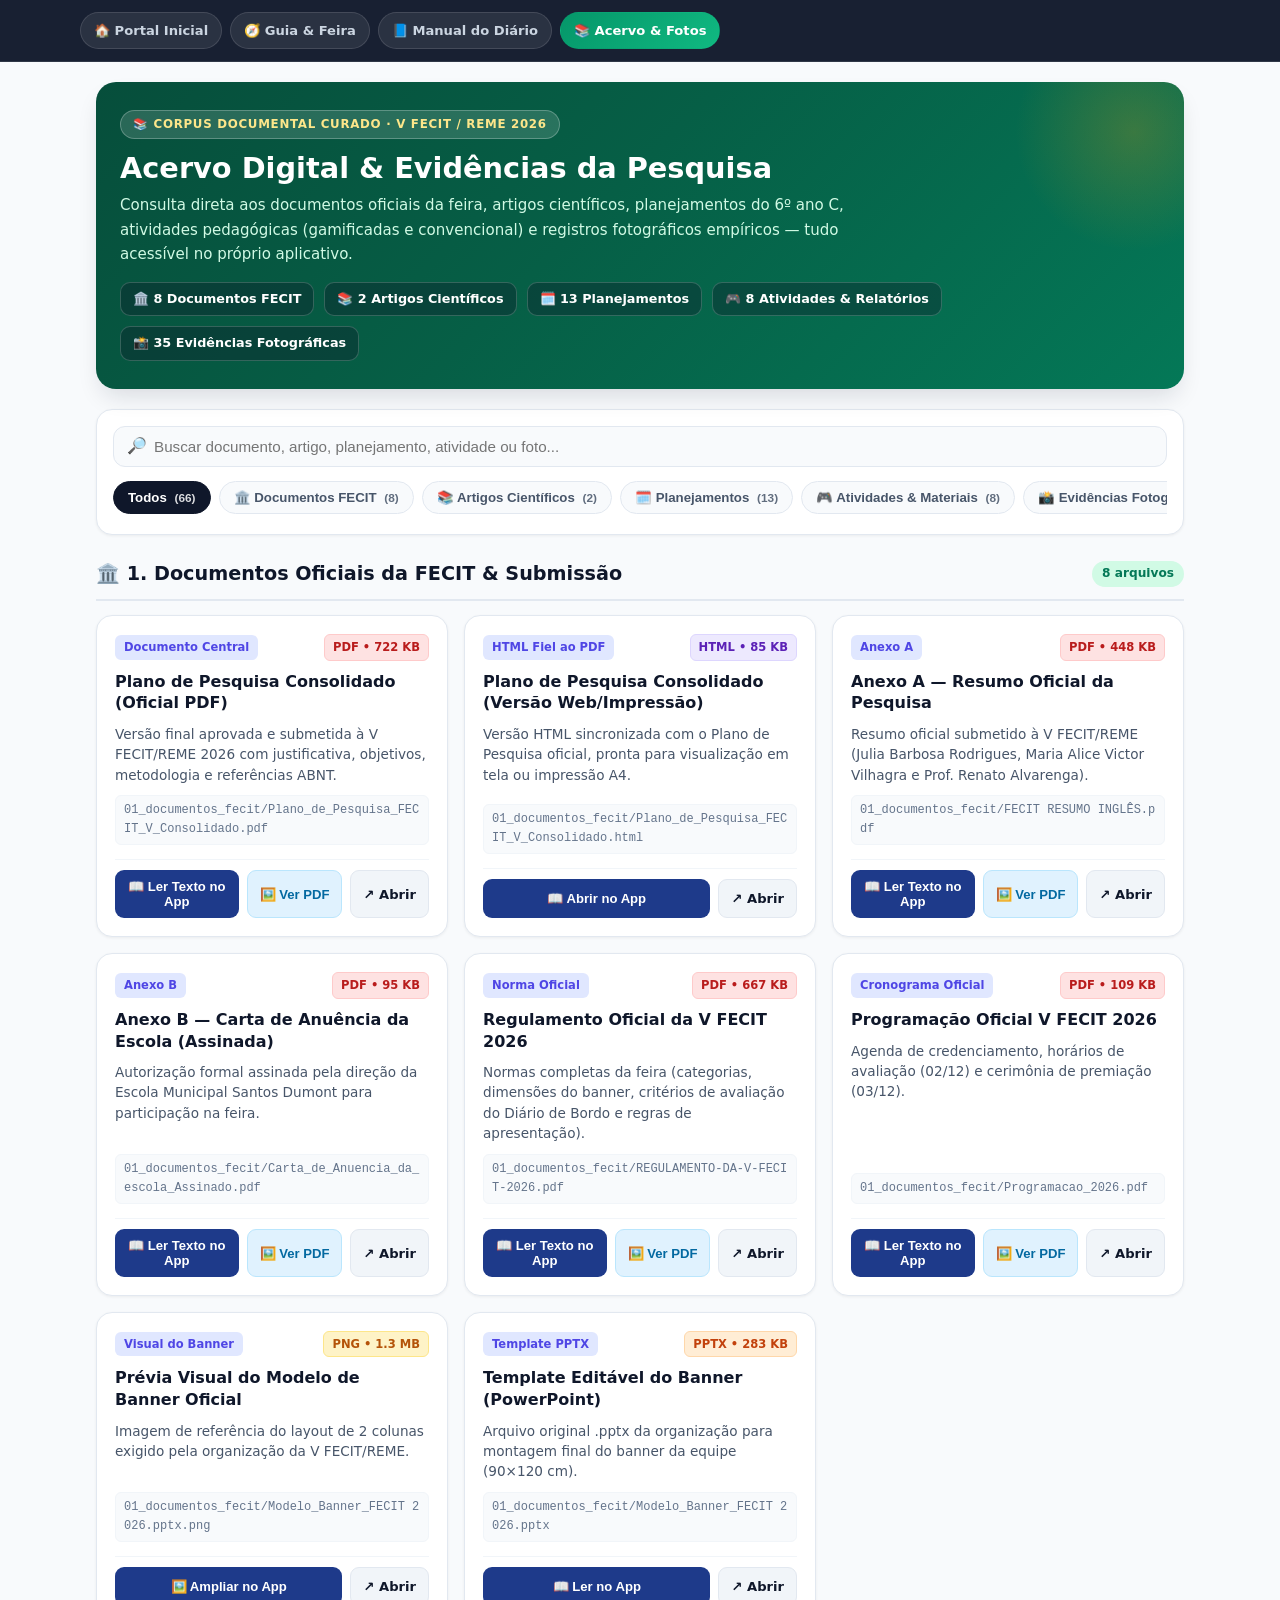
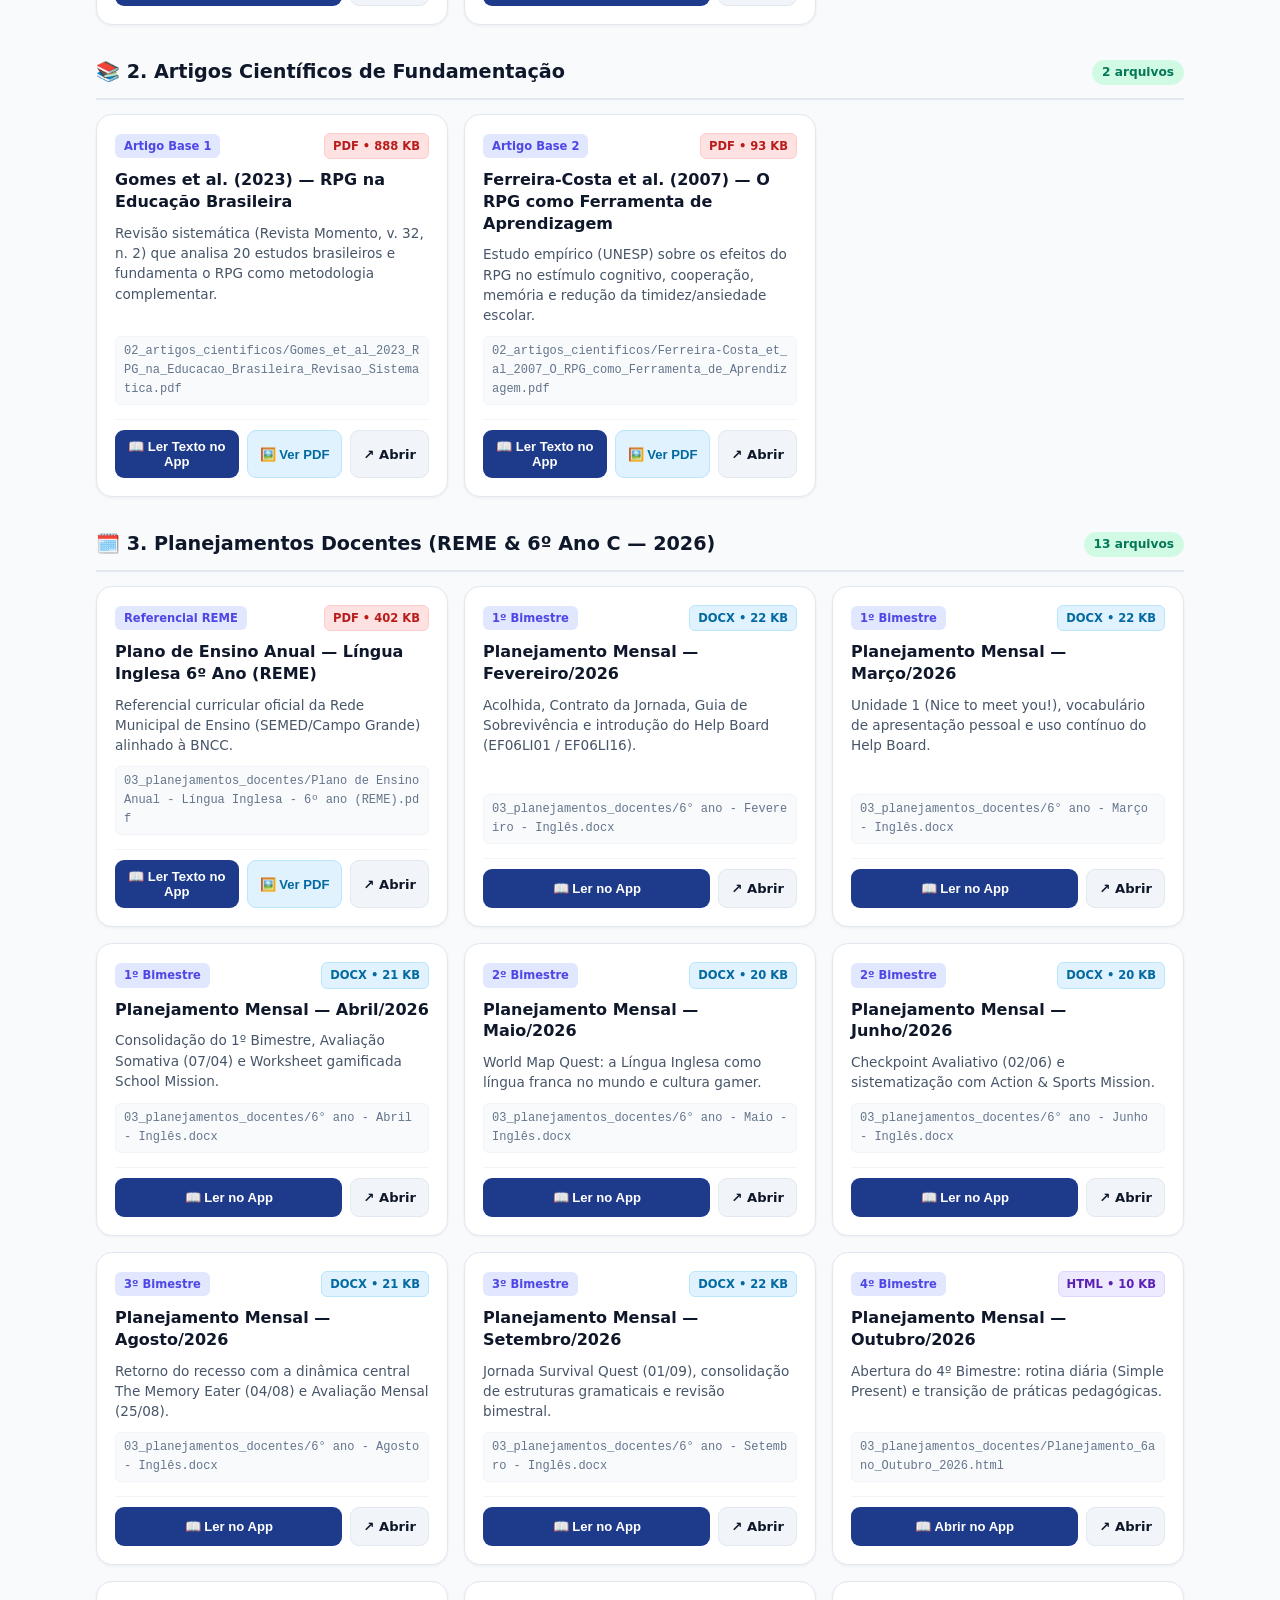
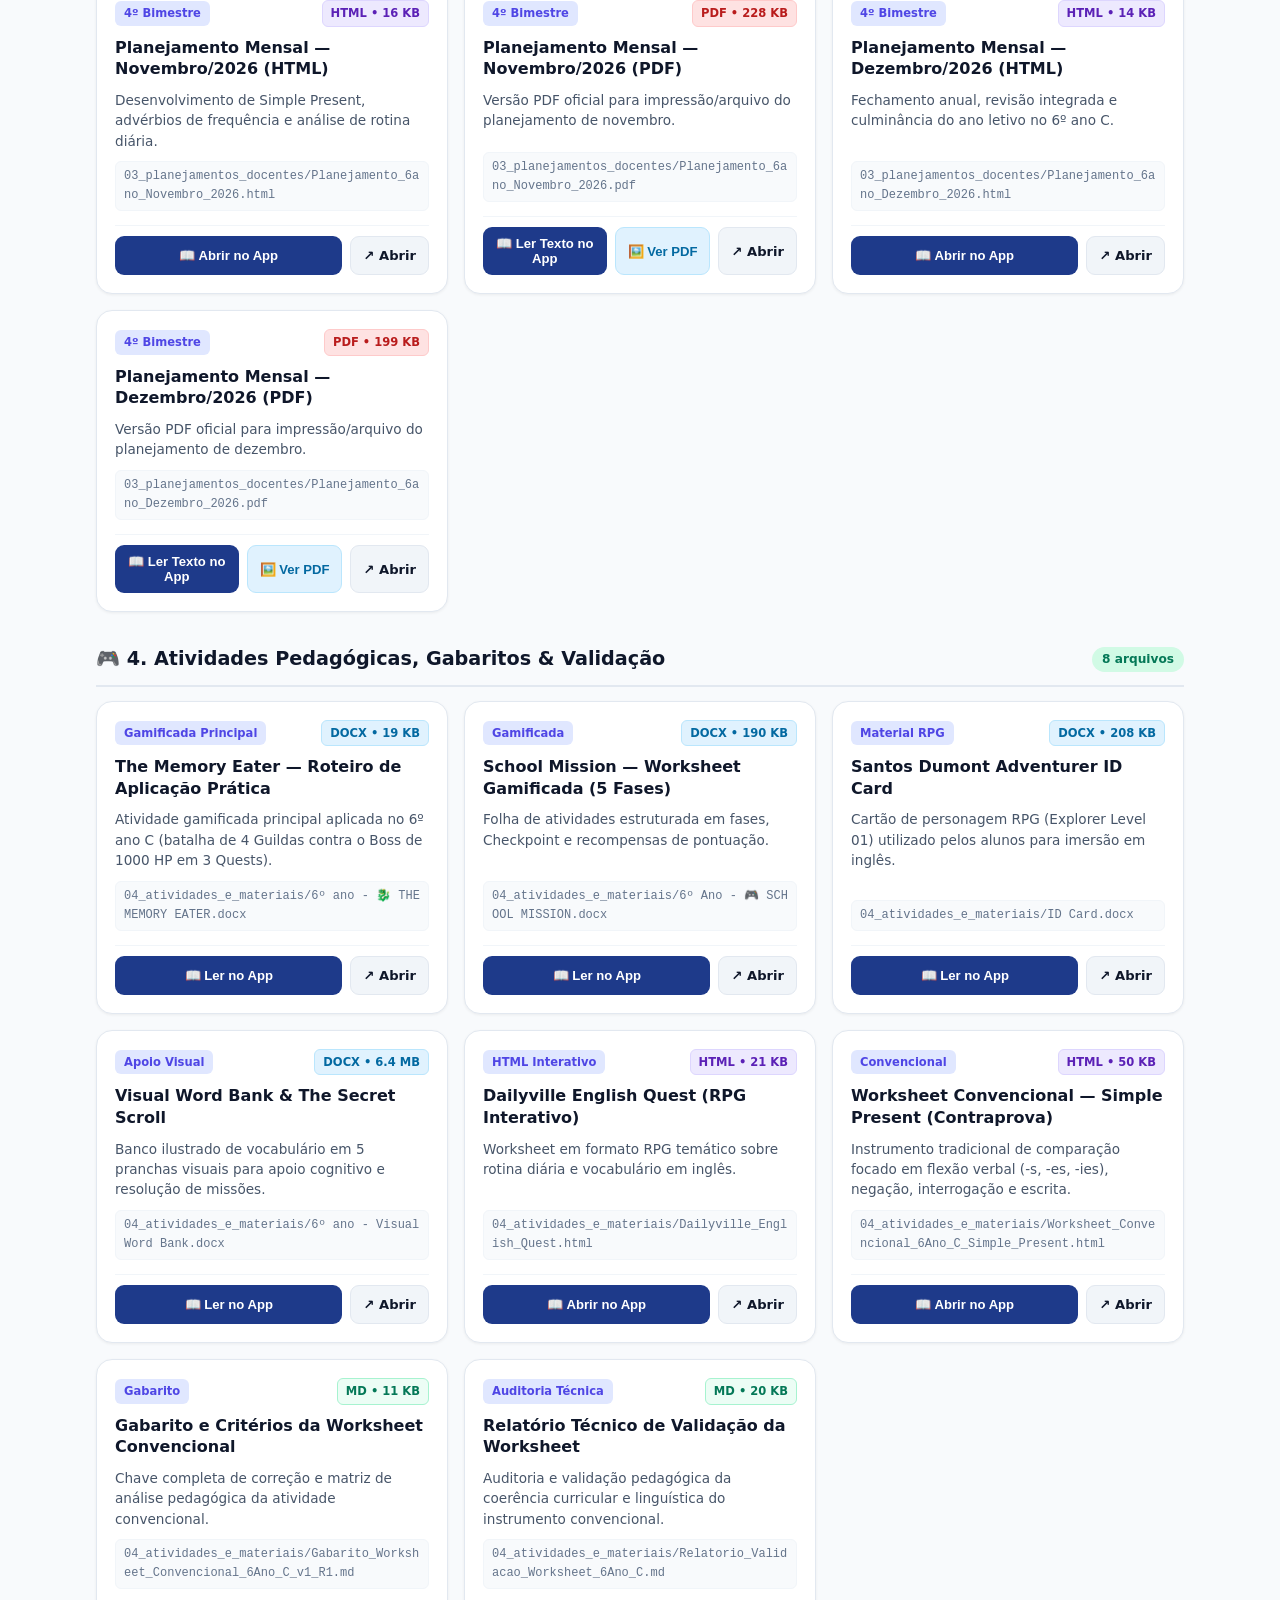
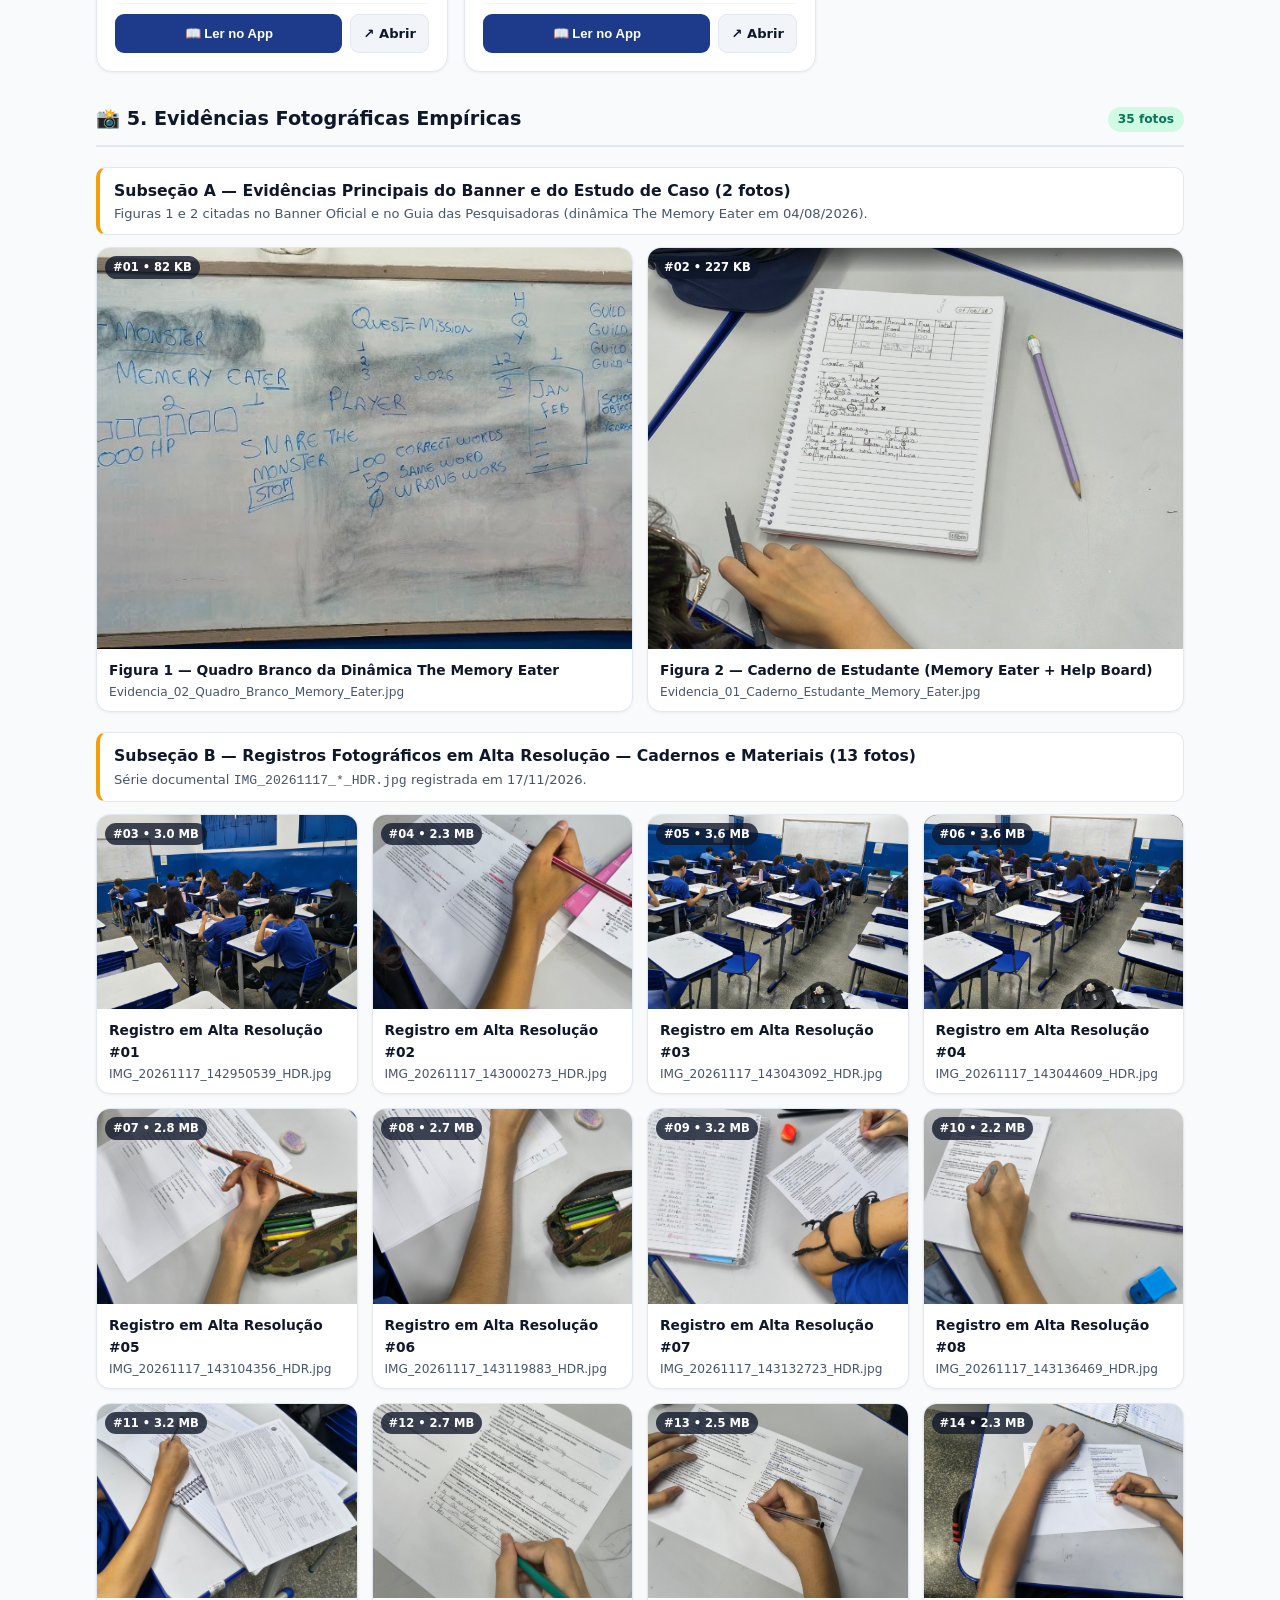
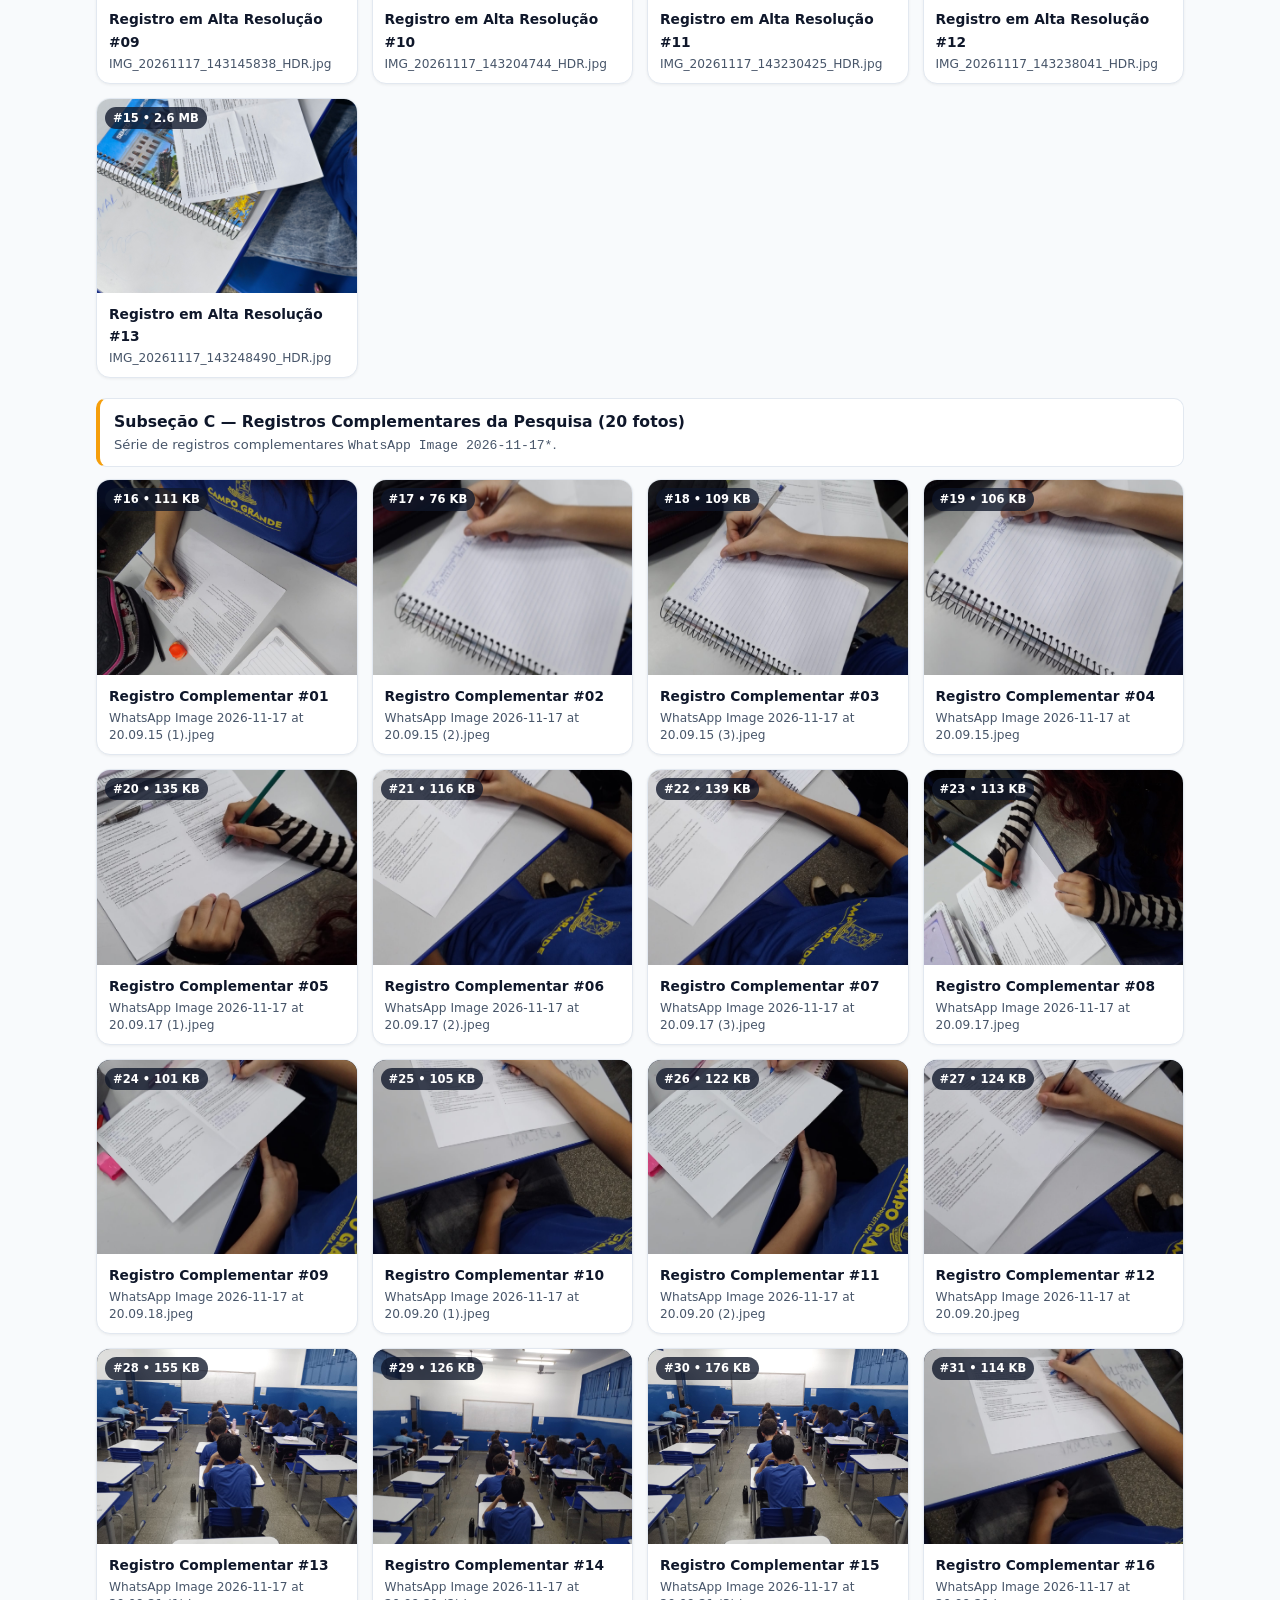
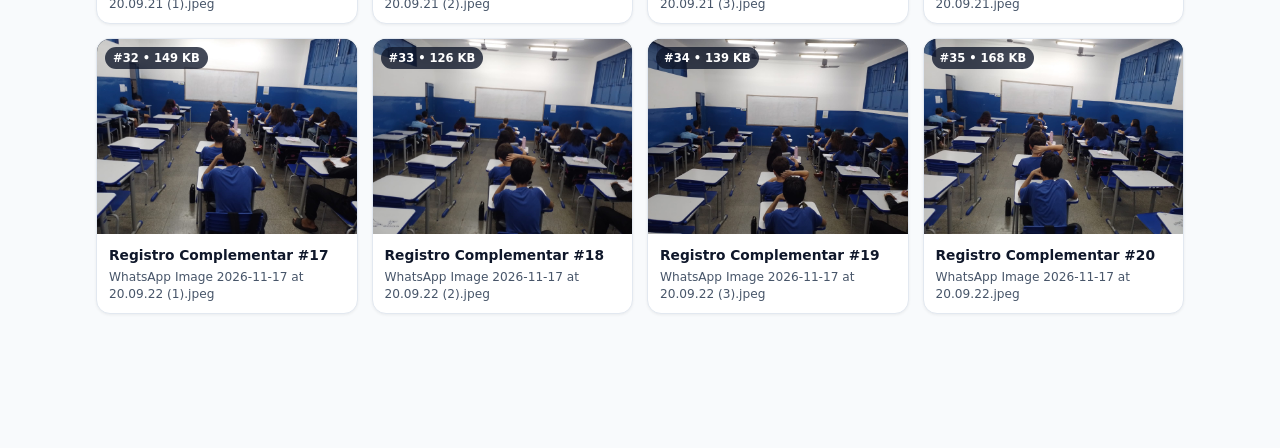
==== commit 028b49d8: "Planilha de Acompanhamento e Comparação de Desempenho — Língua Inglesa - Instrumento de sistematizaç" ====
--- a/acervo/index.html
+++ b/acervo/index.html
@@ -1236,13 +1236,13 @@
             <a href="03_planejamentos_docentes/6%C2%B0%20ano%20-%20Junho%20-%20Ingl%C3%AAs.docx" target="_blank" rel="noopener" class="btn-app btn-open">↗️ Abrir</a>
           </div>
         </article>
-        <article class="doc-card searchable-item" data-search="Planejamento Mensal — Agosto/2026 Retorno do recesso com a dinâmica central The Memory Eater (04–07/08) e Avaliação Mensal (25/08). 3º Bimestre DOCX 03_planejamentos_docentes/6° ano - Agosto - Inglês.docx">
+        <article class="doc-card searchable-item" data-search="Planejamento Mensal — Agosto/2026 Retorno do recesso com a dinâmica central The Memory Eater (04/08) e Avaliação Mensal (25/08). 3º Bimestre DOCX 03_planejamentos_docentes/6° ano - Agosto - Inglês.docx">
           <div class="doc-card-top">
             <span class="doc-badge">3º Bimestre</span>
             <span class="doc-kind-tag doc-kind-DOCX">DOCX • 21 KB</span>
           </div>
           <h3 class="doc-title">Planejamento Mensal — Agosto/2026</h3>
-          <p class="doc-desc">Retorno do recesso com a dinâmica central The Memory Eater (04–07/08) e Avaliação Mensal (25/08).</p>
+          <p class="doc-desc">Retorno do recesso com a dinâmica central The Memory Eater (04/08) e Avaliação Mensal (25/08).</p>
           <div class="doc-meta">03_planejamentos_docentes/6° ano - Agosto - Inglês.docx</div>
           <div class="doc-actions">
             <button type="button" class="btn-app btn-read" onclick="openReader('doc-17')">📖 Ler no App</button>
@@ -1468,10 +1468,10 @@
 
       <div class="photo-subhead">
         <h3>Subseção A — Evidências Principais do Banner e do Estudo de Caso (2 fotos)</h3>
-        <p>Figuras 1 e 2 citadas no Banner Oficial e no Guia das Pesquisadoras (dinâmica The Memory Eater em 07/08/2026).</p>
+        <p>Figuras 1 e 2 citadas no Banner Oficial e no Guia das Pesquisadoras (dinâmica The Memory Eater em 04/08/2026).</p>
       </div>
       <div class="photo-grid featured-photos">
-        <div class="photo-card searchable-item" data-search="Figura 1 — Quadro Branco da Dinâmica The Memory Eater Registro real no quadro da sala (6º ano C, 07/08/2026): silhueta do monstro Memory Eater desenhada por estudante, barra de 1000 HP, equação Quest = Mission e placar das 4 Guildas. Evidencia_02_Quadro_Branco_Memory_Eater.jpg fotos evidencias" onclick="openPhotoModal(0)">
+        <div class="photo-card searchable-item" data-search="Figura 1 — Quadro Branco da Dinâmica The Memory Eater Registro real no quadro da sala (6º ano C, 04/08/2026): silhueta do monstro Memory Eater desenhada por estudante, barra de 1000 HP, equação Quest = Mission e placar das 4 Guildas. Evidencia_02_Quadro_Branco_Memory_Eater.jpg fotos evidencias" onclick="openPhotoModal(0)">
           <div class="photo-thumb-wrap">
             <img src="05_evidencias_fotograficas/Evidencia_02_Quadro_Branco_Memory_Eater.jpg" alt="Figura 1 — Quadro Branco da Dinâmica The Memory Eater" loading="lazy">
             <span class="photo-badge-num">#01 • 82 KB</span>
@@ -1879,7 +1879,7 @@
 
   <script>
 const ACERVO_READER_DATA = {"doc-1": {"title": "Plano de Pesquisa Consolidado (Oficial PDF)", "subtitle": "Plano_de_Pesquisa_FECIT_V_Consolidado.pdf • 722 KB", "href": "01_documentos_fecit/Plano_de_Pesquisa_FECIT_V_Consolidado.pdf", "mode": "pdf", "body": "<div class=\"pdf-page-block\"><div class=\"pdf-page-tag\">Página 1 de 3<\/div><p>ANEXO C<\/p><p>Plano de pesquisa<\/p><p>Nome da escola: Escola Municipal Santos Dumont<\/p><p>Nome das estudantes e ano escolar:<\/p><p>Julia Barbosa Rodrigues – 8º ano<\/p><p>Maria Alice Victor Vilhagra – 8º Ano<\/p><p>Nome do Professor Orientador: Renato Alvarenga<\/p><p>Nome do Coorientador (se houver):<\/p><p>Título do trabalho: METODOLOGIAS ATIVAS: A GAMIFICAÇÃO COMO FERRAMENTA<\/p><p>FACILITADORA NO PROCESSO DE ENSINO-APRENDIZAGEM DE LÍNGUA INGLESA<\/p><p>Tema: A utilização de elementos de gamificação (temática de RPG e personagens de jogos) como<\/p><p>recurso didático e de engajamento no estudo da Língua Inglesa.<\/p><p>Problema: De que maneira a inserção de temáticas de RPG e personagens de jogos eletrônicos nas<\/p><p>atividades de sala de aula influencia o interesse e a aprendizagem da Língua Inglesa pelos estudantes?<\/p><p>Justificativa:<\/p><p>O ensino de Língua Inglesa no Ensino Fundamental pode apresentar desafios relacionados ao<\/p><p>interesse, à participação e ao engajamento dos estudantes, especialmente quando as atividades se<\/p><p>concentram na exposição de regras gramaticais e na realização de exercícios pouco contextualizados.<\/p><p>Essa questão se torna ainda mais relevante quando os conteúdos trabalhados em sala de aula são<\/p><p>percebidos pelos alunos como distantes de suas experiências e de seus interesses cotidianos. Nesse<\/p><p>contexto, a utilização de metodologias ativas, particularmente de estratégias de gamificação, apresenta-<\/p><p>se como uma possibilidade de aproximar os conteúdos escolares do universo de interesse dos estudantes,<\/p><p>tornando as atividades mais participativas e contextualizadas.<\/p><p>O Role-Playing Game (RPG), enquanto modalidade de jogo baseada na interpretação de personagens,<\/p><p>na resolução de desafios e na construção de narrativas, vem ganhando espaço entre os jovens e também<\/p><p>despertando interesse no campo educacional (SALDANHA; BATISTA, 2009). Na área da educação, o<\/p><p>RPG pode ser utilizado como ferramenta de aprendizagem por favorecer aspectos como criatividade,<\/p><p>raciocínio lógico, abstração, resolução de problemas, cooperação, diminuição da timidez e<\/p><p>interdisciplinaridade (FERREIRA-COSTA et al., 2007). Além disso, uma revisão sistemática sobre o uso<\/p><p>do RPG na educação brasileira identificou sua aplicação em diferentes áreas e faixas etárias,<\/p><p>apresentando resultados favoráveis em comparação com métodos de ensino expositivos (GOMES et al.,<\/p><p>2023). Dessa forma, a literatura aponta possibilidades para o uso educacional do RPG e reforça a<\/p><p>importância de analisar sua utilização em situações concretas de ensino.<\/p><p>No ensino de Língua Inglesa, a utilização de elementos da linguagem dos jogos pode transformar<\/p><p>atividades convencionais em desafios contextualizados e significativos. A adaptação de exercícios<\/p><p>gramaticais e de vocabulário para uma estrutura inspirada em missões de RPG , com fases, desafios e<\/p><p>personagens conhecidos pelos estudantes, pode favorecer a participação e criar situações nas quais o<\/p><p>idioma seja percebido como um instrumento para a resolução de problemas. Essa abordagem também<\/p><p>pode contribuir para que conteúdos como o simple present  e o verbo to be , por exemplo, sejam<\/p><p>trabalhados de maneira contextualizada, reduzindo a percepção de que o aprendizado se limita à<\/p><p>memorização de regras.<\/p><p>Dessa forma, torna-se relevante analisar a utilização da gamificação como ferramenta facilitadora no<\/p><p>processo de ensino-aprendizagem de Língua Inglesa no Ensino Fundamental, considerando a adaptação<\/p><p>de atividades e materiais didáticos ao universo dos jogos de interesse dos estudantes. A pesquisa justifica-<\/p><p>se, portanto, pela necessidade de investigar se essa estratégia pode contribuir para ampliar o<\/p><p>engajamento dos alunos, favorecer a aprendizagem de vocabulário e estruturas gramaticais e tornar as<\/p><p>atividades de Língua Inglesa mais significativas, aproximando o conteúdo escolar do universo cultural e<\/p><\/div>\n<div class=\"pdf-page-block\"><div class=\"pdf-page-tag\">Página 2 de 3<\/div><p>dos interesses dos estudantes.<\/p><p>Objetivo Geral:<\/p><p>Analisar de que maneira a utilização de<\/p><p>elementos de gamificação, especialmente<\/p><p>temáticas de RPG e personagens de<\/p><p>jogos, pode contribuir para o engajamento<\/p><p>e para o processo de ensino-<\/p><p>aprendizagem de Língua Inglesa em uma<\/p><p>turma do 6º ano.<\/p><p>Objetivos Específicos:<\/p><p>● Identificar evidências de engajamento, participação e<\/p><p>interesse dos estudantes durante a realização de<\/p><p>atividades estruturadas com elementos de gamificação,<\/p><p>como fases, desafios e “Boss Levels”.<\/p><p>● Analisar, nos materiais pedagógicos e registros<\/p><p>escolares, evidências da aprendizagem de vocabulário e<\/p><p>de estruturas gramaticais da Língua Inglesa trabalhadas<\/p><p>por meio das atividades gamificadas.<\/p><p>● Comparar as características e as evidências de<\/p><p>aprendizagem observadas nas atividades gamificadas<\/p><p>com aquelas identificadas em atividades desenvolvidas<\/p><p>por meio de práticas tradicionais de ensino.<\/p><p>● Investigar de que maneira a adaptação da linguagem e<\/p><p>da estrutura dos jogos para atividades de Língua Inglesa<\/p><p>pode favorecer uma aprendizagem mais significativa e<\/p><p>aproximar os conteúdos escolares do universo de<\/p><p>interesse dos estudantes.<\/p><p>Metodologia:<\/p><p>Trata-se de uma pesquisa documental de natureza qualitativa, desenvolvida por estudantes<\/p><p>pesquisadores do 8º ano da Escola Municipal Santos Dumont, tendo como objeto de análise o processo<\/p><p>de ensino-aprendizagem de Língua Inglesa de uma turma do 6º ano.<\/p><p>A coleta e a análise dos dados ocorrerão entre os meses de agosto e outubro de 2026, abrangendo<\/p><p>materiais pedagógicos produzidos ao longo do ano letivo de 2026. Serão analisados o planejamento do<\/p><p>professor, atividades avaliativas, tarefas cotidianas, folhas de atividades ( Worksheets) e cadernos da<\/p><p>turma. Para complementar a análise quantitativa, serão considerados os resultados de um pré-teste e de<\/p><p>um pós-teste pedagógicos, com o objetivo de avaliar possíveis avanços na aprendizagem e identificar<\/p><p>áreas de progresso da turma. A análise também observará o desempenho dos estudantes na resolução<\/p><p>de atividades gamificadas, incluindo desafios estruturados como “fases” e “ Boss Levels”, bem como a<\/p><p>aplicação prática de conteúdos gramaticais e de vocabulário.<\/p><p>A comparação entre os diferentes registros permitirá verificar se a utilização de elementos de<\/p><p>gamificação, especialmente a temática de RPG e personagens de jogos, contribui para o engajamento<\/p><p>dos estudantes e para a aprendizagem da Língua Inglesa, em comparação com atividades realizadas por<\/p><p>meio de práticas tradicionais.<\/p><p>Cronograma:<\/p><p>● Agosto/2026: Definição e delimitação do tema; revisão do problema de pesquisa, objetivos e<\/p><p>metodologia; planejamento da pesquisa documental; definição dos materiais pedagógicos que<\/p><p>comporão o corpus de análise.<\/p><p>● Setembro/2026: Levantamento e organização dos documentos produzidos ao longo do ano letivo de<\/p><p>2026, incluindo planejamento, atividades avaliativas, tarefas cotidianas, Worksheets e registros dos<\/p><p>estudantes; seleção dos materiais relacionados às atividades gamificadas e às práticas tradicionais.<\/p><p>● Outubro/2026: Análise e interpretação dos documentos selecionados; identificação de evidências<\/p><p>relacionadas ao engajamento, participação e aprendizagem de vocabulário e estruturas gramaticais;<\/p><p>comparação entre atividades gamificadas e práticas tradicionais; sistematização dos resultados.<\/p><p>● Novembro/2026: Redação e revisão dos resultados da pesquisa; organização do Diário de Bordo;<\/p><p>elaboração do banner e dos demais materiais de apresentação; preparação e ensaio da apresentação<\/p><p>oral.<\/p><p>● Dezembro/2026: Apresentação e socialização dos resultados da pesquisa na V FECIT/Reme.<\/p><p>Resultados esperados:<\/p><p>Espera-se que a análise dos materiais pedagógicos e dos registros escolares permita identificar<\/p><p>evidências de maior engajamento, participação e interesse dos estudantes durante a realização das<\/p><\/div>\n<div class=\"pdf-page-block\"><div class=\"pdf-page-tag\">Página 3 de 3<\/div><p>atividades de Língua Inglesa estruturadas com elementos de gamificação, especialmente por meio de<\/p><p>temáticas de RPG, desafios, fases e “Boss Levels”. Além disso, busca-se verificar evidências relacionadas<\/p><p>à aprendizagem e à aplicação prática de vocabulário e estruturas gramaticais trabalhados nas atividades<\/p><p>gamificadas, considerando os registros produzidos pelos estudantes.<\/p><p>Pretende-se, ainda, comparar as características e as evidências de aprendizagem observadas nas<\/p><p>atividades gamificadas com aquelas identificadas em atividades desenvolvidas por meio de práticas<\/p><p>tradicionais. Espera-se, a partir dessa análise, compreender em que medida a adaptação da linguagem e<\/p><p>dos elementos dos jogos para o ensino de Língua Inglesa pode favorecer uma aprendizagem mais<\/p><p>significativa, aproximando os conteúdos escolares do universo de interesse dos estudantes e contribuindo<\/p><p>para o desenvolvimento de autonomia, participação e protagonismo.<\/p><p>Referências:<\/p><p>GOMES, Pedro H. M. M. et al. Role Playing Game na Educação Brasileira: uma revisão sistemática.<\/p><p>Revista Momento – diálogos em educação, E-ISSN 2316-3100, v. 32, n. 2, p. 307-334, mai./ago., 2023.<\/p><p>Disponível em https://periodicos.furg.br/momento/article/view/14135. Acesso em 04 de ago. 2026.<\/p><p>FERREIRA-COSTA, Rodney; LIMA, Átila; RODRIGUES, Fabiana; GALHARDO, Eduardo. O Role Playing<\/p><p>Game (RPG) como ferramenta de aprendizagem no ensino fundamental e médio. São Paulo, 2007.<\/p><p>Disponível em: https://www.academia.edu/download/52561089/oroleplayingame.pdf. Acesso em: 8 ago.<\/p><p>2026.<\/p><p>SALDANHA, Ana A. &amp; BATISTA, José R. A concepção do Role-playing game (RPG) em jogadores<\/p><p>sistemáticos. Psicologia, Ciência e Profissão. 2009. 29 (4). 700 -717.<\/p><\/div>"}, "doc-2": {"title": "Plano de Pesquisa Consolidado (Versão Web/Impressão)", "subtitle": "Plano_de_Pesquisa_FECIT_V_Consolidado.html • 85 KB", "href": "01_documentos_fecit/Plano_de_Pesquisa_FECIT_V_Consolidado.html", "mode": "iframe", "body": ""}, "doc-3": {"title": "Anexo A — Resumo Oficial da Pesquisa", "subtitle": "FECIT RESUMO INGLÊS.pdf • 448 KB", "href": "01_documentos_fecit/FECIT%20RESUMO%20INGL%C3%8AS.pdf", "mode": "pdf", "body": "<div class=\"pdf-page-block\"><div class=\"pdf-page-tag\">Página 1 de 1<\/div><p>ANEXO A<\/p><p>METODOLOGIAS ATIVAS: A GAMIFICAÇÃO COMO FERRAMENTA FACILITADORA NO PROCESSO<\/p><p>DE ENSINO-APRENDIZAGEM DE LÍNGUA INGLESA<\/p><p>RESUMO<\/p><p>Julia Barbosa Rodrigues<\/p><p>Maria Alice Victor Vilhagra<\/p><p>Orientador: Renato Alvarenga<\/p><p>Escola Municipal Santos Dumont<\/p><p>Categoria V - Ciências Humanas e Linguagens<\/p><p>O ensino da Língua Inglesa no Ensino Fundamental muitas vezes esbarra na desmotivação dos estudantes<\/p><p>diante de aulas essencialmente expositivas. Nesse contexto, as metodologias ativas, particularmente a<\/p><p>gamificação, surgem como estratégias pedagógicas promissoras. Este estudo, desenvolvido por estudantes<\/p><p>do 8º ano da Escola Municipal Santos Dumont, tem como foco a análise do processo de ensino-<\/p><p>aprendizagem de Língua Inglesa no 6º ano, buscando investigar de que maneira a inserção de temáticas de<\/p><p>RPG e personagens de jogos eletrônicos influencia o interesse e a aprendizagem dos estudantes. O objetivo<\/p><p>geral é analisar o impacto prático dessa gamificação no processo de ensino-aprendizagem da turma durante<\/p><p>o ano letivo de 2026. A justificativa pauta-se na vivência escolar, em que a transformação de exercícios<\/p><p>gramaticais em missões de sobrevivência mudou a dinâmica de estudo, tornando o idioma uma ferramenta<\/p><p>útil na resolução de desafios. A metodologia adotada consiste em uma pesquisa documental quali-<\/p><p>quantitativa, baseada na análise de materiais pedagógicos já produzidos e aplicados, contemplando o<\/p><p>planejamento anual, atividades avaliativas, tarefas cotidianas e folhas de exercícios (Worksheets) do 6º ano<\/p><p>referentes ao ano de 2026. Além disso, o estudo realizará a análise documental dos resultados de um pré-<\/p><p>teste pedagógico, permitindo analisar a evolução dos estudantes na aplicação prática da gramática e do<\/p><p>vocabulário. Como resultados esperados, busca-se verificar se a adaptação da linguagem dos jogos atua<\/p><p>como ferramenta facilitadora, promovendo autonomia, engajamento e protagonismo estudantil.<\/p><p>Palavras-chave: Metodologias ativas, Gamificação, Língua Inglesa.<\/p><\/div>"}, "doc-4": {"title": "Anexo B — Carta de Anuência da Escola (Assinada)", "subtitle": "Carta_de_Anuencia_da_escola_Assinado.pdf • 95 KB", "href": "01_documentos_fecit/Carta_de_Anuencia_da_escola_Assinado.pdf", "mode": "pdf", "body": "<figure class=\"reader-fig\"><figcaption>Página 1 (Documento digitalizado)<\/figcaption><img src=\"../assets/docx_media/carta_de_anuencia_da_escola_assinado_p1_1.jpg\" alt=\"Documento digitalizado\"><\/figure>"}, "doc-5": {"title": "Regulamento Oficial da V FECIT 2026", "subtitle": "REGULAMENTO-DA-V-FECIT-2026.pdf • 667 KB", "href": "01_documentos_fecit/REGULAMENTO-DA-V-FECIT-2026.pdf", "mode": "pdf", "body": "<div class=\"pdf-page-block\"><div class=\"pdf-page-tag\">Página 1 de 17<\/div><p>REGULAMENTO<\/p><p>1. Introdução<\/p><p>A Secretaria Municipal de Educação  (SEMED), por meio da Superintendência de Políticas<\/p><p>Educacionais (SUPED), institui a realização da V Feira das Ciências, Tecnologia e Inovação da<\/p><p>Rede Municipal de Ensino de Campo Grande – MS ( V FECIT/Reme), mediante as regras<\/p><p>estabelecidas neste Regulamento.<\/p><p>A V FECIT/Reme busca promover a valorização da ciência sul-mato-grossense e o reconhecimento<\/p><p>das contribuições dos(a s) cientistas/pesquisadores (as) nas/das unidades escolares da Rede<\/p><p>Municipal de Ensino de Campo Grande - MS.<\/p><p>2. Dos objetivos da feira<\/p><p>Geral:<\/p><p>Contribuir para o desenvolvimento da pesquisa científica na educação básica, no âmbito das<\/p><p>escolas da Reme, fomentando a cultura científica, a inovação, a produção e a utilização de<\/p><p>tecnologias, com vistas à inclusão social e à promoção da cidadania.<\/p><p>Específicos:<\/p><p> estimular a iniciação científica mediante a inserção dos estudantes da educação básica em<\/p><p>projetos de pesquisa que proporcionem a integração social e a sustentabilidade<\/p><p>socioambiental;<\/p><p> promover a cultura científica, a articulação de atividades que contribuam para o fomento de<\/p><p>práticas sociais (empreendedorismo social, tecnologias sociais e assistivas),  o pleno<\/p><p>desenvolvimento do indivíduo e sua qualificação para o mundo do trabalho;<\/p><p> promover a valorização da ciência sul -mato-grossense e o reconhecimento das<\/p><p>contribuições dos(as) cientistas/pesquisadores(as) nas unidades escolares da Reme<\/p><p>consoantes à FECIT/Reme, com vistas à divulgação do evento;<\/p><p> fomentar a prática de metodologias de pesquisa científica como ferramentas motivadoras do<\/p><p>processo educacional, com vistas ao desenvolvimento da curiosidade, da imaginação, da<\/p><p>crítica, da criatividade e da auton omia, visando a reflexão sobre possíveis soluções de<\/p><p>problemas advindos do contexto escolar e/ou da comunidade;<\/p><p> divulgar os projetos de iniciação científica desenvolvidos nas escolas da Reme, com a<\/p><p>finalidade de socializar e promover o conhecimento científ ico junto à população campo -<\/p><p>grandense;<\/p><p> possibilitar o intercâmbio e a participação de estudantes e professores em feiras afiliadas<\/p><p>(nacionais e internacionais), por meio de credenciamentos.<\/p><p>3. Dos participantes da feira<\/p><p>A V FECIT/Reme contará com a participação de estudantes e de professores da Reme na condição<\/p><p>de autores e orientadores/coorientadores, respectivamente. Além disso, profissionais de diferentes<\/p><p>instituições poderão atuar como coorientadores. A participação e a organização dos trabalhos<\/p><\/div>\n<div class=\"pdf-page-block\"><div class=\"pdf-page-tag\">Página 2 de 17<\/div><p>deverão respeitar as categorias (Quadro A) e áreas de conhecimento (Quadro s B, C, D, E e F)<\/p><p>relacionadas no item 4 do presente Regulamento.<\/p><p>A V FECIT/Reme se articulará com a edição 2026 da Expocampo, uma vez que esta também se<\/p><p>constitui como espaço de incenti vo à iniciação científica, à pesquisa escolar e ao protagonismo<\/p><p>estudantil, fortalecendo a participação das escolas do campo em eventos científicos da Reme.<\/p><p>Portanto, os trabalhos que atendam o presente regulamento poderão participar da V FECIT/Reme.<\/p><p>4. Das categorias<\/p><p>Quadro A: categorias para a apresentação dos trabalhos na V FECIT/Reme.<\/p><p>CATEGORIA PARTICIPANTES<\/p><p>I Estudantes do Grupo 4 e 5 da Educação Infantil.<\/p><p>II Estudantes do 1º ao 3º ano do Ensino Fundamental.<\/p><p>III Estudantes do 4º ao 5º ano do Ensino Fundamental.<\/p><p>IV Estudantes do 6º ao 7º ano do Ensino Fundamental.<\/p><p>V Estudantes do 8º ao 9º ano do Ensino Fundamental.<\/p><p>VI Estudantes da Educação de Jovens e Adultos – EJA.<\/p><p>VII Estudantes dos Anos Iniciais do Ensino Fundamental com projetos específicos de<\/p><p>Literatura.<\/p><p>VIII Estudantes das escolas do campo da Reme, de diferentes etapas e modalidades da<\/p><p>Educação Básica, com projetos desenvolvidos no contexto da Expocampo.<\/p><p>5. Das áreas de conhecimento<\/p><p>Quadro B: áreas de conhecimento e  Campos de Experiência a serem considerados  para a<\/p><p>Categoria I.<\/p><p>ÁREAS SUBÁREAS<\/p><p>Linguagens  CAMPOS DE EXPERIÊNCIA:<\/p><p>O eu, o outro e o nós; Corpo, gestos e movimentos; Traços, sons,<\/p><p>cores e formas; Escuta, fala, escrita, pensamento e imaginação;<\/p><p>Espaços, tempos, quantidades, relações e transformações;<\/p><p>Mundo social e natural: Investigação, relação, transformação e<\/p><p>preservação.<\/p><p>Matemática<\/p><p>Ciências da Natureza<\/p><p>Ciências Humanas<\/p><p>Quadro C: áreas de conhecimento da V FECIT/Reme para as Categorias II e III.<\/p><p>ÁREAS SUBÁREAS<\/p><p>Humanidades e Linguagens Língua Portuguesa, Língua Inglesa, Arte, Educação Física**,<\/p><p>Geografia e História<\/p><p>Ciências e Matemática Matemática e Ciências (Natureza/Saúde)<\/p><p>Multidisciplinar* Projetos com mais de uma área de conhecimento predominante.<\/p><\/div>\n<div class=\"pdf-page-block\"><div class=\"pdf-page-tag\">Página 3 de 17<\/div><p>*A grande área Multidisciplinar se refere a trabalhos que abordem um tema ou problema utilizando<\/p><p>conhecimentos de vários componentes curriculares (ou áreas de conhecimento) simultaneamente.<\/p><p>**Dependendo do tema abordado, o professor terá liberdade para escolher qual grande área do<\/p><p>conhecimento o trabalho mais encaixa.<\/p><p>Quadro D: áreas de conhecimento da V FECIT/Reme para a Categoria IV, V e VI.<\/p><p>ÁREAS SUBÁREAS<\/p><p>Ciências Humanas e Linguagens<\/p><p>Língua Portuguesa; Língua Inglesa; Arte; Educação Física**;<\/p><p>História; Geografia; Psicologia; Educação; Linguística; Letras;<\/p><p>Arte.<\/p><p>Ciências Biológicas e da Saúde Biologia; Medicina; Odontologia; Farmácia; Enfermagem;<\/p><p>Nutrição; Saúde Coletiva; Fisioterapia.<\/p><p>Ciências Exatas e da Terra Matemática, Física e Química.<\/p><p>Ciências Agrárias e Engenharias Agronomia; Engenharia Agrícola; Zootecnia; Engenharia Civil;<\/p><p>Engenharia Elétrica; Engenharia Mecânica.<\/p><p>Multidisciplinar* Projetos com mais de uma área de conhecimento predominante.<\/p><p>*A grande área Multidisciplinar se refere a trabalhos que abordem um tema ou problema utilizando<\/p><p>conhecimentos de vários componentes curriculares (ou áreas de conhecimento) simultaneamente.<\/p><p>**Dependendo do tema abordado, o professor terá liberdade para escolher qual grande área do<\/p><p>conhecimento o trabalho mais encaixa.<\/p><p>Quadro E: áreas de conhecimento da V FECIT/Reme para a Categoria VII.<\/p><p>ÁREAS SUBÁREAS<\/p><p>Leitura, Produção e Formação do<\/p><p>Leitor<\/p><p>Práticas de leitura literária e mediação de leitura; Produção de<\/p><p>textos literários (contos, poemas, fábulas, HQs).<\/p><p>Literatura, Cultura e<\/p><p>Interdisciplinaridade<\/p><p>Literatura regional e valorização da cultura sul-mato-grossense;<\/p><p>Cultura popular e tradições orais (lendas, parlendas, cantigas);<\/p><p>Literatura indígena e afro-brasileira; Literatura articulada a<\/p><p>outras áreas do conhecimento; Literatura como ferramenta para<\/p><p>temas sociais (cidadania, inclusão, meio ambiente, emoções).<\/p><p>Quadro F: áreas de conhecimento da V FECIT/Reme para a Categoria VIII.<\/p><p>ÁREAS SUBÁREAS<\/p><p>Educação do Campo e<\/p><p>Sustentabilidade Territorial<\/p><p>Agroecologia; Produção Sustentável; Educação Ambiental;<\/p><p>Cultura e Identidade do Campo; Tecnologias Sociais; Memória e<\/p><p>Patrimônio Cultural; Sustentabilidade; Práticas Interdisciplinares;<\/p><p>Relação Escola-Território-Comunidade.<\/p><p>6. Dos requisitos para a participação na V FECIT/Reme<\/p><p>6.1 Dos requisitos dos participantes.<\/p><p>a) Do(a) Professor(a) Orientador(a):<\/p><p> ser professor(a) da Reme;<\/p><p> orientar trabalhos de pesquisa de estudantes da Reme.<\/p><\/div>\n<div class=\"pdf-page-block\"><div class=\"pdf-page-tag\">Página 4 de 17<\/div><p>b) Do(a) coorientador(a), se houver:<\/p><p> ser professor(a) da Reme ou pesquisador(a) que esteja vinculado à instituição que realiza<\/p><p>pesquisa científica;<\/p><p> participar de pesquisa em parceria com o(a) professor(a) orientador(a) e estudantes da<\/p><p>Reme.<\/p><p>c) Dos(as) estudantes:<\/p><p> estarem matriculados(as) na Reme;<\/p><p> serem autores(as) da pesquisa.<\/p><p>d) Do quantitativo de participantes por trabalho:<\/p><p> um(a) orientador(a);<\/p><p> um(a) coorientador(a), se houver;<\/p><p> até duas turmas na Categoria I;<\/p><p> até três estudantes nas demais categorias.<\/p><p>6.1.1 Os estudantes deverão participar com um único trabalho.<\/p><p>6.1.2 Não há limite de  inscrição e submissão de trabalhos por professores (as) orientadores(as) e<\/p><p>coorientadores(as).<\/p><p>6.1.3 Para a Categoria I, o(a) professor(a) orientador(a) do trabalho deverá inscrevê-lo designando<\/p><p>a(s) turma(s) como autora e a indicação de quatro estudantes/representantes que apresentarão o<\/p><p>trabalho durante a feira. Essa ação será realizada posteriormente ao período de inscrição.<\/p><p>6.1.4 Caso identifique divergências entre o conteúdo do projeto e a área escolhida, a comissão<\/p><p>avaliadora poderá realocá -lo para a categoria mais adequada. Se isso ocorrer, o professor<\/p><p>orientador receberá um comunicado via e-mail.<\/p><p>7. Da inscrição e submissão de trabalhos na V FECIT/Reme<\/p><p>7.1 A inscrição  e submissão de trabalhos serão  gratuitas e ocorrer ão por meio d e formulário<\/p><p>específico disponível no sítio eletrônico da V FECIT/REME, a saber:<\/p><p>&lt; https://www.campogrande.ms.gov.br/semed/fecit-reme/ &gt;.<\/p><p>7.2 É de responsabilidade do (a) professor(a)  orientador(a) realizar a inscrição /submissão,<\/p><p>preenchendo de forma correta as informações a seguir:<\/p><p> título do trabalho;<\/p><p> categoria;<\/p><p> área de conhecimento;<\/p><p> nome completo da escola e telefone;<\/p><p> nome completo do(a) diretor(a) da escola, telefone e e-mail;<\/p><p> nome completo do (a) diretor(a) adjunto(a) ou profissional da equipe técnico -pedagógica<\/p><p>(orientador educacional, supervisor escolar ou coordenador pedagógico), telefone e e-mail;<\/p><p> nome completo do(a) professor(a) orientador(a), telefone e e-mail;<\/p><\/div>\n<div class=\"pdf-page-block\"><div class=\"pdf-page-tag\">Página 5 de 17<\/div><p> nome completo do(a) professor(a) coorientador(a), telefone e e-mail, se houver;<\/p><p> nome completo do(s) estudante(s) envolvidos na pesqu isa, número da matrícula da Reme ,<\/p><p>nome e contato do (s) responsável(is), para trabalhos da s categorias II, III, IV, V , VI, VII e<\/p><p>VIII.<\/p><p> designação da turma, para trabalhos da Categoria I.<\/p><p>7.3 É de responsabilidade do(a) professor(a) orientador(a) realizar a submissão dos documentos,<\/p><p>conforme relação a seguir:<\/p><p> resumo da pesquisa (ver anexo A);<\/p><p> carta de anuência da escola, devidamente assinada pela direção escolar (ver anexo B);<\/p><p> plano de pesquisa (ver anexo C);<\/p><p> parecer do Termos de Assentimento Livre e Esclarecido (TALE) (ver anexo D) e<\/p><p>Consentimento Livre e Esclarecido (TCLE) (ver anexo E);<\/p><p> parecer do Comitê de Ética em Pesquisa da SUPED, se aplicável ao projeto.<\/p><p>8. Sobre questões éticas e segurança da pesquisa<\/p><p>8.1 A pesquisa deverá ser conduzida com responsabilidade ética, respeitando os princípios que<\/p><p>garantem a dignidade, a integridade e o bem-estar dos participantes.<\/p><p>8.2 Os alunos/pesquisadores deverão assinar o Termo de Assentimento Livre e Esclarecido (TALE)<\/p><p>(ver anexo D) e os alunos/pesquisadores e seus responsáveis deverão assinar o Termo de<\/p><p>Consentimento Livre e Esclarecido  (TCLE) (ver anexo E) visando assegurar que o menor e seus<\/p><p>responsáveis estejam cientes e consentem com a participação na pesquisa.<\/p><p>8.3 Para projetos com uso de respostas de menores de dezoito anos, serão necessárias as<\/p><p>assinaturas do TALE e TCLE. A criança ou adolescente deve assinar o TALE e, o responsável<\/p><p>legal, realizar a assinatura do TCLE.<\/p><p>8.4 Para projetos com entrevistas/questionários online, não é necessária a assinatura digital de<\/p><p>todos(as) os(as) participantes, entretanto, é preciso que assegure que o entrevistado está ciente e<\/p><p>concorde com os termos a serem apresentados;<\/p><p>8.5 É obrigatório que os(as) autores(as) do projeto mantenham o registro desses consentimentos,<\/p><p>porém, não é necessário no momento da inscrição.<\/p><p>8.6 A pesquisa deverá assegurar o compromisso com a fidedignidade das informações e a correta<\/p><p>atribuição das fontes utilizadas.<\/p><p>8.7 As pesquisas que envolvam direta ou indiretamente seres humanos e/ou animais ou que<\/p><p>utilizem técnicas de engenharia genética ou organismos geneticamente modificados deverão,<\/p><p>obrigatoriamente, ser respaldadas pelo Comitê de Ética em Pesquisa instituído pela SUPED, sendo<\/p><p>esta providência responsabilidade do (a) orientador(a) do trabalho, antes do início das atividades<\/p><p>previstas no projeto de pesquisa e seus planos de trabalho.<\/p><\/div>\n<div class=\"pdf-page-block\"><div class=\"pdf-page-tag\">Página 6 de 17<\/div><p>8.8 O Comitê de Ética em Pesquisa da SUPED é formado por pedagogos , psicopedagogos,<\/p><p>especialistas em gestão escolar e professores das grandes áreas de conhecimento, que compõem<\/p><p>a equipe pedagógica da SUPED.<\/p><p>8.9 O Comitê de Ética em Pesquisa da SUPED deverá ser consultado por meio do seguinte<\/p><p>endereço eletrônico: comiteeticasuped@gmail.com.<\/p><p>8.10 O(s) trabalho(s) desenvolvido(s) em parceria com universidades e ou institutos de pesquisa<\/p><p>deverá ser analisado e autorizado pelo Comitê Científico da instituição parceira.<\/p><p>8.11 O direito de uso de imagens, voz e registros audiovisuais dos estudantes deverá respeitar a<\/p><p>legislação vigente, Lei nº 15.211/2025 e Decreto Federal nº 12.880/2026.<\/p><p>9. Análise dos trabalhos para a participação na V FECIT/Reme<\/p><p>9.1 A análise dos documentos submetidos será realizada pela Comissão de Avaliação da V<\/p><p>FECIT/Reme.<\/p><p>9.1.1 O trabalho somente será considerado aprovado se os documentos encaminhados estiverem<\/p><p>de acordo com as normas deste regulamento.<\/p><p>9.2 A relação dos trabalhos aprovados será divulgada no site oficial da V FECIT/Reme de acordo<\/p><p>com o cronograma disponível neste regulamento.<\/p><p>9.3 Os trabalhos não aprovados, bem como aqueles aprovados com ressalvas, serão informados<\/p><p>pelo endereço eletrônico cadastrado no ato da inscrição.<\/p><p>9.3.1 A comissão não se responsabilizará por e-mails cadastrados errados ou pelo não recebimento<\/p><p>das informações.<\/p><p>9.4 Para a análise dos trabalhos das categorias I, II, III, IV , V , VI e VII  serão considerados os<\/p><p>seguintes aspectos:<\/p><p> relevância social do tema;<\/p><p> criatividade e inovação;<\/p><p> conhecimento científico do tema;<\/p><p> organização e clareza de ideias;<\/p><p> rigor metodológico;<\/p><p> uso da norma padrão da Língua Portuguesa.<\/p><p>10. Credenciamento de Trabalhos em Feiras Científicas Internas das Unidades Escolares<\/p><p>10.1 As unidades escolares da Reme que realizam feiras de ciências semelhantes, ou que sigam<\/p><p>os mesmos parâmetros da FECIT/Reme, poderão solicitar formalmente, por meio de Comunicação<\/p><p>Interna (C.I.) à Secretaria Municipal de Educação , a presença da Comissão Avaliadora da V<\/p><p>FECIT/Reme para avaliar seus trabalhos.<\/p><\/div>\n<div class=\"pdf-page-block\"><div class=\"pdf-page-tag\">Página 7 de 17<\/div><p>10.2 Caso as unidades escolares da Reme realizem feiras de ciências internas e solicitem a<\/p><p>presença da Comissão Avaliadora da V FECIT/Reme, será possível o credenciamento direto de um<\/p><p>ou dois trabalhos por escola para a participação na V FECIT/Reme.<\/p><p>10.3 Os trabalhos credenciados em feiras internas das unidades escolares serão considerados<\/p><p>habilitados para a apresentação na V FECIT/Reme, ficando dispensados d o processo avaliativo<\/p><p>previsto no item 9. Contudo, a inscrição/submissão prevista no item 7 permanece obrigatória.<\/p><p>10.4 Os trabalhos desenvolvidos no âmbito da Expocampo  poderão ser indicados pelas unidades<\/p><p>escolares do campo para participação na V FECIT/Reme, mediante critérios pedagógicos definidos<\/p><p>pela organização da Expocampo e observadas as exigências previstas neste regulamento.<\/p><p>10.5 A Categoria VIII terá como fina lidade valorizar práticas investigativas contextualizadas,<\/p><p>experiências pedagógicas interdisciplinares e pesquisas relacionadas aos territórios, aos saberes<\/p><p>do campo e à sustentabilidade, reconhecendo a Educação do Campo como espaço de produção<\/p><p>de conhecimento científico, cultural e social.<\/p><p>11. Dos trabalhos aprovados para a apresentação na V FECIT/Reme<\/p><p>11.1 O Plano de Pesquisa atualizado, o Banner, o Diário de Bordo e a Pasta de Referências são<\/p><p>elementos obrigatórios para a apresentação do trabalho na V FECIT/Reme.<\/p><p>11.1.1 O Plano de Pesquisa é o documento que descreve as organizações iniciais do trabalho de<\/p><p>pesquisa (vide anexo C).<\/p><p>11.1.2 O Banner representa um suporte visual para a apresentação oral. O modelo será<\/p><p>disponibilizado no sítio eletrônico d a V FECIT/Reme. Não serão aceitos banners de outras feiras<\/p><p>ou que descaracterizem o modelo indicado.<\/p><p>11.1.3 O Diário de Bordo  consiste em um documento que registra as etapas da pesquisa,<\/p><p>observações e reflexões, bem como os resultados e todos os acontecim entos importantes<\/p><p>relacionados ao assunto. Deve ser elaborado um registro manuscrito com linguagem dos próprios<\/p><p>estudantes, no caso da Educação Infantil, o professor será o escriba. Compõe o diário de bordo<\/p><p>colagens, desenhos, fotos, imagens, registros de materiais, referências aos textos lidos, locais<\/p><p>visitados e pesquisados, além das datas e os horários, dentre outras informações julgadas<\/p><p>relevantes pela equipe de trabalho.<\/p><p>11.1.4 A Pasta de Referências é o local onde estão organizados os documentos util izados na<\/p><p>pesquisa, como artigos, revistas, reportagens, livros, entre outros materiais.<\/p><p>11.2 Os pareceres emitidos pelo Comitê de Ética em Pesquisa da SUPED (item 8) deverão estar<\/p><p>anexados no final do plano de pesquisa como anexo, mas em um arquivo único, no ato da<\/p><p>submissão para as devidas comprovações.<\/p><\/div>\n<div class=\"pdf-page-block\"><div class=\"pdf-page-tag\">Página 8 de 17<\/div><p>11.3 É obrigatória a participação de, no mínimo, um estudante representante em cada trabalho<\/p><p>durante a etapa de ex posição oral, sendo recomendada  a presença de todos os envolvidos na<\/p><p>pesquisa.<\/p><p>11.4 Os estudantes designados como representantes da(s) turma(s) para apresentar trabalho da<\/p><p>Categoria I participarão da feira, preferencialmente, no turno em que estão matriculados.<\/p><p>11.5 Os estudantes que apresentarão trabalhos na Categoria II participarão da feira,<\/p><p>preferencialmente, no turno em que estão matriculados.<\/p><p>12. Da premiação dos trabalhos apresentados<\/p><p>12.1 A premiação dos trabalhos de pesquisa ocorrerá da seguinte forma:<\/p><p> Categoria I e II: todos os estudantes, orientadores e coorientadores participantes receberão<\/p><p>certificados e medalhas de participação;<\/p><p> Categorias III, IV, V, VI e VII: todos os estudantes receberão certificados de participação  e<\/p><p>medalhas de participação;<\/p><p> Os estudantes, orientadores e coorientadores classificados em 1º, 2º e 3º lugares das áreas<\/p><p>do conhecimento relacionadas às categorias III, IV , V , VI e VII  serão premiad os com<\/p><p>medalhas e as respectivas escolas com troféus;<\/p><p> Um trabalho das Categorias III, IV, V ou VI concorrerá ao troféu “Prêmio Destaque Social<\/p><p>Reme”, que será concedido ao trabalho de maior relevância social para a cidade de Campo<\/p><p>Grande;<\/p><p> Os trabalhos das Categorias III, IV, V, VI e VII ainda poderão ser premiados com credenciais<\/p><p>para feiras externas, obtidas pela afiliação da FECIT.<\/p><p>13. Da avaliação dos trabalhos apresentados para a premiação<\/p><p>13.1 A avaliação será organizada pela Comissão de Avaliação e serão considerados os seguintes<\/p><p>critérios para as categorias I, II, III, IV, V, VI e VII:<\/p><p>a) relevância social do tema;<\/p><p>b) criatividade e inovação;<\/p><p>c) rigor metodológico;<\/p><p>d) organização e clareza de ideias;<\/p><p>e) apresentação e argumentação dos(as) autores(as);<\/p><p>f) coerência dos diversos documentos apresentados para a realização da pesquisa (plano de<\/p><p>pesquisa, banner, diário de bordo e pasta de referências);<\/p><p>g) conhecimento científico do tema.<\/p><p>13.2 Para a avaliação dos trabalhos, serão selecionados professores universitários, pesquisadores<\/p><p>de área, estudantes de Doutorado e Mestrado, profissionais da área, equipe pedagógica da SUPED<\/p><p>e indicados pela Comissão de Avaliação da V FECIT/Reme.<\/p><\/div>\n<div class=\"pdf-page-block\"><div class=\"pdf-page-tag\">Página 9 de 17<\/div><p>13.3 Para os trabalhos da Categoria VIII, além dos critérios gerais previstos neste regulamento,<\/p><p>serão considerados:<\/p><p>a) relação do projeto com o território e a realidade do campo;<\/p><p>b) relevância social e comunitária;<\/p><p>c) valorização dos saberes locais;<\/p><p>d) sustentabilidade das práticas desenvolvidas;<\/p><p>e) integração entre escola, cultura e comunidade.<\/p><p>14. Do desempate<\/p><p>14.1 Para o desempate, serão  considerados os  critérios de avaliação  obedecendo a seguinte<\/p><p>ordem:<\/p><p>a) maior média no conhecimento científico do tema;<\/p><p>b) maior média no rigor metodológico;<\/p><p>c) maior média na apresentação e argumentação dos(as) autores(as);<\/p><p>d) maior média na criatividade e inovação;<\/p><p>e) maior média na coerência dos diversos documentos apresentados para a realização da<\/p><p>pesquisa;<\/p><p>f) maior média na relevância social do tema;<\/p><p>g) maior média na organização e clareza de ideias.<\/p><p>14.2 Caso persista o empate, a Comissão de Avaliação reunirá três professores com o título de<\/p><p>Doutor e com experiência em feiras científicas para avaliar o plano de pesquisa e o resumo dos<\/p><p>trabalhos empatados.<\/p><p>15. Da formação continuada em iniciação científica para professores<\/p><p>15.1 A Secretaria Municipal de Educação ofertará formação em iniciação científica para docentes<\/p><p>da REME, no prazo estabelecido no cronograma (item 16) deste regulamento. Essa formação será<\/p><p>realizada pela Comissão Organizadora da V FECIT/Reme.<\/p><p>16. Do cronograma<\/p><p>16.1 Cronograma preliminar.<\/p><p>ATIVIDADE DATA<\/p><p>Divulgação do regulamento 11/05<\/p><p>Formação de professores Junho<\/p><p>Período de submissão e avaliação de pré-projetos pela Comissão de Ética em Pesquisa Até 14/07<\/p><p>Período para inscrição e submissão dos trabalhos 01/08 a 01/09<\/p><p>Período para análise da documentação submetida e devolutiva com carta de aceite/ajuste 01/09 a 19/10<\/p><p>Período para envio da documentação pós recomendação da equipe organizadora 20/10 a 10/11<\/p><p>Divulgação da relação de trabalhos aprovados e cronograma de apresentação 16/11<\/p><\/div>\n<div class=\"pdf-page-block\"><div class=\"pdf-page-tag\">Página 10 de 17<\/div><p>Realização do evento (exposição, abertura, premiação, etc.) 08/12, 09/12 e 10/12<\/p><p>17. Dos casos omissos<\/p><p>17.1 Os casos omissos serão submetidos à Comissão Organizadora da V FECIT/Reme.<\/p><\/div>\n<div class=\"pdf-page-block\"><div class=\"pdf-page-tag\">Página 11 de 17<\/div><p>ANEXO A<\/p><p>TÍTULO DO TRABALHO<\/p><p>RESUMO<\/p><p>Nome do Estudante 1<\/p><p>Nome do Estudante 2<\/p><p>Nome do Estudante 3<\/p><p>Nome do estudante 4 (se Categoria I)<\/p><p>Nome do Professor(a) – Orientador(a)<\/p><p>Nome do Coorientador(a) – Coorientador(a) (se houver)<\/p><p>Nome Completo da Escola<\/p><p>Categoria - Área de Conhecimento<\/p><p>Trata-se de um texto conciso acerca da pesquisa e deve constar os seguintes elementos obrigatórios:<\/p><p>introdução/contextualização, problema, objetivos, metodologia e os principais resultados obtidos e/ou<\/p><p>esperados. É necessário que o documento seja formatado com margem superior e esquerda 3,0 cm, direita<\/p><p>e inferior 2,5 cm e página A4. O título deve apresentar fonte Arial, tamanho 12, negrito, centralizado e caixa<\/p><p>alta. Na identificação dos(as) autores(as), da escola, da categoria e da área de conhecimento deve-se utilizar<\/p><p>fonte Arial, tamanho 12, centralizado. O resumo é um texto de parágrafo único com no mínimo 200 e no<\/p><p>máximo 250 palavras no corpo do texto, com a seguinte formatação: fonte Arial, tamanho 11, alinhamento<\/p><p>justificado e espaçamento simples entre linhas. As palavras -chave devem ser redigidas em fonte Arial,<\/p><p>tamanho 12, espaçamento simples e conter no mínimo três e no máximo cinco palavras separadas por<\/p><p>vírgula.<\/p><p>Palavras-chave: Palavra 1, Palavra 2, Palavra 3.<\/p><\/div>\n<div class=\"pdf-page-block\"><div class=\"pdf-page-tag\">Página 12 de 17<\/div><p>ANEXO B<\/p><p>Carta de Anuência da escola<\/p><p>para participação da V FECIT/Reme<\/p><p>(ESTE DOCUMENTO TERÁ VALIDADE SOMENTE COM A DEVIDA ASSINATURA E CARIMBO)<\/p><p>Título do trabalho:<\/p><p>Categoria:    Área de Conhecimento:<\/p><p>Nome do estudante 1:<\/p><p>Nome do estudante 2:<\/p><p>Nome do estudante 3:<\/p><p>Nome do estudante 4 (se Categoria I):<\/p><p>Se Categoria I com participação de toda a turma, citar número de crianças envolvidas:<\/p><p>Nome do Professor(a) Orientador(a):<\/p><p>Nome do Coorientador(a) (se houver):<\/p><p>_____________________________________________________________, gestor(a) da Escola Municipal<\/p><p>_____________________________________________________________, autorizo a realização desse<\/p><p>trabalho de pesquisa, garantindo a Ética e Segurança na Pesquisa, e estou ciente do planeja mento e<\/p><p>execução pelo(s) estudante(s), por meio da mediação do(a) professor(a) orientador(a) e o consentimento<\/p><p>dos pais e ou responsáveis legais.<\/p><p>Campo Grande, MS,______de____________________de 2026.<\/p><p>______________________________________________________<\/p><p>Assinatura da Direção da Escola<\/p><p>Nome Completo e Carimbo da Escola<\/p><\/div>\n<div class=\"pdf-page-block\"><div class=\"pdf-page-tag\">Página 13 de 17<\/div><p>ANEXO C<\/p><p>Plano de pesquisa*<\/p><p>Nome da escola:<\/p><p>Nome(s) do(s) estudante(s) e ano escolar:<\/p><p>Nome do(a) Professor(a) Orientador(a):<\/p><p>Nome do(a) Coorientador(a) (se houver):<\/p><p>Título do trabalho:<\/p><p>Tema:<\/p><p>Problema:<\/p><p>Justificativa:<\/p><p>Objetivo Geral: Objetivos Específicos:<\/p><p>Metodologia:<\/p><p>Cronograma:<\/p><p>Resultados esperados:<\/p><p>Referências:<\/p><p>* Para preenchimento dos estudantes com as orientações do(a) professor(a) orientador(a).<\/p><\/div>\n<div class=\"pdf-page-block\"><div class=\"pdf-page-tag\">Página 14 de 17<\/div><p>ANEXO D<\/p><p>MODELO DE TERMO DE ASSENTIMENTO LIVRE E ESCLARECIDO (TALE)<\/p><p>Para crianças e adolescentes (maiores que 6 anos e menores de 18 anos) e para legalmente incapaz<\/p><p>Você está sendo convidado a participar da pesquisa (título da pesquisa), coordenada pelo pesquisador<\/p><p>(citar o nome do professor/pesquisador responsável e telefones). Seus pais permitiram que você participe.<\/p><p>Queremos saber (objetivos da pesquisa descritos em linguagem acessível à idade do participante).<\/p><p>Você só precisa participar da pesquisa se quiser, é um direito seu e não terá nenhum problema se desistir.<\/p><p>As crianças que irão participar desta pesquisa têm de (idade) a (idade) anos de idade.<\/p><p>A pesquisa será feita no/a (local), onde as crianças (descrever o método) . Para isso, será usado/a<\/p><p>(material), ele é considerado (a) seguro (a), mas é possível ocorrer (descrever os riscos). Caso aconteça algo<\/p><p>errado, você pode nos procurar pelos telefones que tem no começo do texto. Mas há coisas boas que podem<\/p><p>acontecer como (descrever os benefícios).<\/p><p>Se você morar longe do (local), nós daremos a seus pais dinheiro suficiente para transporte, para também<\/p><p>acompanhar a pesquisa.<\/p><p>Ninguém saberá que você está participando da pesquisa; não falaremos a outras pessoas, nem daremos<\/p><p>a estranhos as informações que você nos der. Os resultados da pesquisa vão ser publicados (explicação da<\/p><p>divulgação dos resultados), mas sem identificar as crianças que participaram.<\/p><p>CONSENTIMENTO PÓS INFORMADO<\/p><p>Eu ___________________________________ aceito participar da pesquisa (título da pesquisa).<\/p><p>Entendi as coisas ruins e as coisas boas que podem acontecer.<\/p><p>Entendi que posso dizer “sim” e participar, mas que, a qualquer momento, posso dizer “não” e desistir e<\/p><p>que ninguém vai ficar com raiva de mim.<\/p><p>Os pesquisadores tiraram minhas dúvidas e conversaram com os meus responsáveis.<\/p><p>Recebi uma via deste termo de assentimento. A outra via ficará com o pesquisador responsável (nome<\/p><p>do professor/pesquisador responsável). Li o documento e concordo em participar da pesquisa.<\/p><p>Local, ___/___/___ (data)<\/p><p>______________________________<\/p><p>Assinatura do menor<\/p><p>_________________________________<\/p><p>Assinatura do pesquisador<\/p><\/div>\n<div class=\"pdf-page-block\"><div class=\"pdf-page-tag\">Página 15 de 17<\/div><p>ANEXO E<\/p><p>MODELO DE TERMO DE CONSENTIMENTO LIVRE E ESCLARECIDO (TCLE)<\/p><p>O(A) Senhor(a) está sendo convidado(a) a participar de uma pesquisa. Por favor, leia este documento com<\/p><p>bastante atenção antes de assiná -lo. Caso haja alguma palavra ou frase que o(a) senhor(a) não consiga entender,<\/p><p>converse com o pesquisador responsável pelo estudo ou com um membro da equipe desta pesquisa para esclarecê -<\/p><p>los.<\/p><p>A proposta deste termo de consentimento livre e esclarecido (TCLE) é explicar tudo sobre o estudo e solicitar<\/p><p>a sua permissão para participar do mesmo.<\/p><p>O objetivo desta pesquisa é [Inserir o objetivo do projeto em linguagem simples, de maneira clara e acessível<\/p><p>ao participante] e tem como justificativa [Inserir a finalidade do projeto em linguagem simples, de maneira clara e<\/p><p>acessível ao participante].<\/p><p>Se o(a) Sr.(a) aceitar participa r da pesquisa, os procedimentos envolvidos em sua participação são os<\/p><p>seguintes: [Descrever de forma clara, com linguagem simples e acessível ao participante, todos os procedimentos<\/p><p>envolvidos na participação na pesquisa e tempo médio da entrevista ou de p ermanência do participante durante a<\/p><p>pesquisa, número de vezes que terá que comparecer para fazer as avaliações previstas, entre outros].<\/p><p>Toda pesquisa com seres humanos envolve algum tipo de risco. No nosso estudo, os possíveis riscos ou<\/p><p>desconfortos deco rrentes da participação na pesquisa são  [Descrever de forma clara, com linguagem simples e<\/p><p>acessível ao participante, todos os possíveis riscos e/ou desconfortos envolvidos na participação na pesquisa e quais<\/p><p>as providências serão tomadas para evitar e/ou reduzir. Lembrar que a quebra do sigilo e confidencialidade dos dados<\/p><p>pode ocorrer em qualquer pesquisa].<\/p><p>Contudo, esta pesquisa também pode trazer benefícios. Os possíveis benefícios resultantes da participação na<\/p><p>pesquisa são  [Descrever de forma clara, com linguagem simples e acessível ao participante, todos os possíveis<\/p><p>benefícios envolvidos na participação na pesquisa. Caso os benefícios sejam indiretos, informar que a participação na<\/p><p>pesquisa não trará benefícios diretos aos participantes, porém, contribuirá para o aumento do conhecimento sobre o<\/p><p>assunto estudado, e, se aplicável, poderá beneficiar futuros participantes. Deixar claro como será o acompanhamento<\/p><p>posterior à pesquisa considerando os benefícios da mesma, caso haja.]<\/p><p>Sua participação na pesquisa é totalmente voluntária, ou seja, não é obrigatória. Caso o(a) Sr.(a) decida não<\/p><p>participar, ou ainda, desistir de participar e retirar seu consentimento durante a pesquisa, não haverá nenhum prejuízo<\/p><p>ao atendimento que você recebe ou possa vir a receber na instituição. [Quando se tratar de pesquisa com funcionários<\/p><p>ou alunos substituir “atendimento” por vínculo institucional ou avaliação curricular, respectivamente].<\/p><p>Não está previsto nenhum tipo de pagamento pela sua participação na pesquisa e o(a) Sr.(a) não terá nenhum<\/p><p>custo com respeito aos procedimentos envolvidos, porém, poderá receber por despesas decorrentes de sua<\/p><p>participação [ex.: despesas de transporte e alimentação. Descrever como será feito o reembolso.] Essas despesas serão<\/p><p>pagas pelo orçamento da pesquisa.<\/p><p>Caso ocorra algum problema ou dano com o(a) Sr.(a), resultante de sua participação na pesquisa, o(a) Sr.(a)<\/p><p>receberá todo o atendimento necessário, sem nenhum custo pessoal e garantimos indenização diante de eventuais<\/p><p>fatos comprovados, com nexo causal com a pesquisa.<\/p><p>Solicitamos também sua autorização para apresentar os resultados deste estudo em eventos da área de saúde<\/p><p>e publicar em revista científica nacional e/ou internacional. Por ocasião da publicação dos resultados, seu nome s erá<\/p><p>mantido em sigilo absoluto, bem como em todas as fases da pesquisa.<\/p><\/div>\n<div class=\"pdf-page-block\"><div class=\"pdf-page-tag\">Página 16 de 17<\/div><p>É assegurada a assistência durante toda pesquisa, bem como é garantido ao Sr.(a), o livre acesso a todas as<\/p><p>informações e esclarecimentos adicionais sobre o estudo e suas consequências , enfim, tudo o que o(a) Sr.(a) queira<\/p><p>saber antes, durante e depois da sua participação [deve ser considerado o acompanhamento posterior ao<\/p><p>encerramento e/ou interrupção da pesquisa, quando for o caso].<\/p><p>Caso o(a) Sr.(a) tenha dúvidas, poderá entrar em contato com o professor/pesquisador responsável [inserir<\/p><p>nome do pesquisador responsável], pelo telefone [inserir telefone], endereço [inserir endereço físico com horários de<\/p><p>atendimento, de preferência] e/ou pelo e -mail (e-mail do professor/pesquisador re sponsável), com o pesquisador<\/p><p>[inserir nome de outro pesquisador, opcional], pelo telefone [inserir telefone] e pelo e -mail ( e-mail do<\/p><p>professor/pesquisador).<\/p><p>Esse Termo é assinado em duas vias, sendo uma do(a) Sr.(a) e a outra para os pesquisadores. (Lembrar que as<\/p><p>assinaturas devem constar em uma única página)<\/p><p>Declaração de Consentimento<\/p><p>Concordo em participar do estudo intitulado: “xxxxxxxxxxxxx&quot;.<\/p><p>Local, ___/___/___ (data)<\/p><p>______________________________<\/p><p>Assinatura do participante/responsável legal<\/p><p>_________________________________<\/p><p>Assinatura do professor/pesquisador<\/p><\/div>\n<div class=\"pdf-page-block\"><div class=\"pdf-page-tag\">Página 17 de 17<\/div><p>Orientações para elaboração do Plano de Pesquisa<\/p><p>Título: É a primeira apresentação do assunto que desejamos provar ou desenvolver, ou seja, o título deve<\/p><p>ser uma síntese do tema.<\/p><p>Tema: Identificar qual é o assunto da pesquisa.<\/p><p>A definição do tema pode surgir com base na observação do cotidiano. É a delimitação  do assunto que se<\/p><p>deseja desenvolver por meio da pesquisa.<\/p><p>Problema: Qual a questão que o instigou a desenvolver a pesquisa? Após a delimitação do tema, é preciso<\/p><p>identificar o problema da pesquisa. O problema tem como origem uma situação de vivência do pesquisador<\/p><p>e que provoca questões sobre o tema. O que se buscará responder com o desenvolvimento da pesquisa,<\/p><p>pode ser apresentado na forma de pergunta, necessitando ser passível de respostas a partir da investigação<\/p><p>científica.<\/p><p>Justificativa: De onde su rgiu a ideia? Por que é importante fazer isso? Apresentar os “porquês” da<\/p><p>investigação, as razões de ordem teórica e os motivos de ordem prática que tornam importante a realização<\/p><p>da pesquisa. Deve apresentar a relevância para a sociedade ou para alguns in divíduos. É importante<\/p><p>ressaltar a existência de outras pesquisas, que precisam ser devidamente referenciadas, quando utilizadas<\/p><p>no convencimento para a efetivação da pesquisa. Qual a importância para a sociedade e para a ciência?<\/p><p>Qual é a relação a outros projetos similares?<\/p><p>Objetivos: O que quer atingir e para quê? São separados em objetivo geral e objetivos específicos. Devem<\/p><p>ser iniciados com um verbo no infinitivo. Objetivo geral: apresentar o que se pretende alcançar com a<\/p><p>realização da pesquisa. Objetivos específicos: têm aspecto mais detalhado e busca atingir o objetivo geral.<\/p><p>Metodologias: Como fará? A metodologia deve descrever a estratégia adotada, os passos e procedimentos<\/p><p>utilizados para realizar a pesquisa e atingir os objetivos, fazendo a de scrição detalhada de como será<\/p><p>realizada. Como será a coleta de dados? Como será feita a análise dos dados obtidos?<\/p><p>Cronograma: Quando fará? Apontar quando vai acontecer. O cronograma apresenta as fases do<\/p><p>desenvolvimento da pesquisa, destacando o planeja mento adequado do tempo das atividades que serão<\/p><p>desenvolvidas. O tempo deve ser apresentado em dias, semanas, quinzenas, meses por meio de quadros,<\/p><p>de preferência.<\/p><p>Resultados esperados:  O que se espera alcançar ao final desta pesquisa? Apresentar os prin cipais<\/p><p>resultados que se deseja atingir com o seu desenvolvimento.<\/p><p>Referências: Listar as principais referências (artigos de jornais, revistas científicas, livros, sites da internet<\/p><p>e outros) utilizadas na revisão bibliográfica de acordo com a ABNT (NBR 6023:2018 e NBR 14724:2023).<\/p><\/div>"}, "doc-6": {"title": "Programação Oficial V FECIT 2026", "subtitle": "Programacao_2026.pdf • 109 KB", "href": "01_documentos_fecit/Programacao_2026.pdf", "mode": "pdf", "body": "<div class=\"pdf-page-block\"><div class=\"pdf-page-tag\">Página 1 de 1<\/div><p>V<\/p><p>FEIRA<\/p><p>DAS<\/p><p>CIÊNCIAS,<\/p><p>INOVAÇÃO<\/p><p>E<\/p><p>TECNOLOGIA<\/p><p>DA<\/p><p>REDE<\/p><p>MUNICIPAL<\/p><p>DE<\/p><p>ENSINO<\/p><p>DE<\/p><p>CAMPO<\/p><p>GRANDE<\/p><p>(V<\/p><p>FECIT/Reme)<\/p><p>CRONOGRAMA<\/p><p>DO<\/p><p>EVENTO<\/p><p>01<\/p><p>de<\/p><p>dezembro<\/p><p>02<\/p><p>de<\/p><p>dezembro<\/p><p>03<\/p><p>de<\/p><p>dezembro<\/p><p>-<\/p><p>Abertura<\/p><p>oficial;<\/p><p>-<\/p><p>Credenciamento;<\/p><p>-<\/p><p>Apresentação<\/p><p>e<\/p><p>Avaliação<\/p><p>de<\/p><p>trabalhos;<\/p><p>Categoria<\/p><p>I<\/p><p>(Estudantes<\/p><p>do<\/p><p>Grupo<\/p><p>4<\/p><p>e<\/p><p>5<\/p><p>da<\/p><p>Educação<\/p><p>Infantil).<\/p><p>Categoria<\/p><p>II<\/p><p>(Estudantes<\/p><p>do<\/p><p>1º<\/p><p>ao<\/p><p>3º<\/p><p>ano<\/p><p>do<\/p><p>Ensino<\/p><p>Fundamental).<\/p><p>Categoria<\/p><p>III<\/p><p>(Estudantes<\/p><p>do<\/p><p>4º<\/p><p>ao<\/p><p>5º<\/p><p>ano<\/p><p>do<\/p><p>Ensino<\/p><p>Fundamental).<\/p><p>Categoria<\/p><p>VII<\/p><p>(Estudantes<\/p><p>dos<\/p><p>Anos<\/p><p>Iniciais<\/p><p>Ensino<\/p><p>Fundamental<\/p><p>com<\/p><p>projetos<\/p><p>específicos<\/p><p>de<\/p><p>Literatura).<\/p><p>-<\/p><p>Abertura<\/p><p>oficial;<\/p><p>Credenciamento;<\/p><p>-<\/p><p>Apresentação<\/p><p>e<\/p><p>Avaliação<\/p><p>de<\/p><p>trabalhos;<\/p><p>Categoria<\/p><p>IV<\/p><p>(Estudantes<\/p><p>do<\/p><p>6º<\/p><p>ao<\/p><p>7º<\/p><p>ano<\/p><p>do<\/p><p>Ensino<\/p><p>Fundamental).<\/p><p>Categoria<\/p><p>V<\/p><p>(Estudantes<\/p><p>do<\/p><p>8º<\/p><p>ao<\/p><p>9º<\/p><p>ano<\/p><p>do<\/p><p>Ensino<\/p><p>Fundamental).<\/p><p>Categoria<\/p><p>VI<\/p><p>(Estudantes<\/p><p>da<\/p><p>Educação<\/p><p>de<\/p><p>Jovens<\/p><p>e<\/p><p>Adultos<\/p><p>–<\/p><p>EJA).<\/p><p>Categoria<\/p><p>VIII<\/p><p>(Estudantes<\/p><p>das<\/p><p>escolas<\/p><p>do<\/p><p>campo<\/p><p>da<\/p><p>Reme,<\/p><p>de<\/p><p>diferentes<\/p><p>etapas<\/p><p>e<\/p><p>modalidades<\/p><p>da<\/p><p>Educação<\/p><p>Básica,<\/p><p>com<\/p><p>projetos<\/p><p>desenvolvidos<\/p><p>no<\/p><p>contexto<\/p><p>da<\/p><p>Expocampo).<\/p><p>-<\/p><p>Cerimônia<\/p><p>de<\/p><p>premiação.<\/p><p>PROGRAMAÇÃO<\/p><p>DO<\/p><p>EVENTO<\/p><p>01<\/p><p>de<\/p><p>dezembro<\/p><p>02<\/p><p>de<\/p><p>dezembro<\/p><p>03<\/p><p>de<\/p><p>dezembro<\/p><p>08:00<\/p><p>–<\/p><p>Recepção,<\/p><p>Credenciamento<\/p><p>e<\/p><p>Montagem<\/p><p>dos<\/p><p>Estandes<\/p><p>(<\/p><p>Categorias<\/p><p>I,<\/p><p>II,<\/p><p>III<\/p><p>e<\/p><p>VII<\/p><p>)<\/p><p>09:00<\/p><p>–<\/p><p>Abertura<\/p><p>oficial<\/p><p>09:15<\/p><p>–<\/p><p>Início<\/p><p>das<\/p><p>apresentações/avaliação<\/p><p>11:30<\/p><p>–<\/p><p>Almoço<\/p><p>13:00<\/p><p>–<\/p><p>Recepção,<\/p><p>Credenciamento<\/p><p>e<\/p><p>Montagem<\/p><p>dos<\/p><p>Estandes<\/p><p>(<\/p><p>APENAS<\/p><p>Categoria<\/p><p>I<\/p><p>)<\/p><p>13:30<\/p><p>–<\/p><p>Retomada<\/p><p>das<\/p><p>apresentações/avaliação<\/p><p>16:00<\/p><p>-<\/p><p>Encerramento<\/p><p>08:00<\/p><p>–<\/p><p>Recepção,<\/p><p>Credenciamento<\/p><p>e<\/p><p>Montagem<\/p><p>dos<\/p><p>Estandes<\/p><p>(<\/p><p>Categorias<\/p><p>IV,<\/p><p>V,<\/p><p>VI<\/p><p>e<\/p><p>VIII<\/p><p>)<\/p><p>09:15<\/p><p>–<\/p><p>Abertura<\/p><p>oficial<\/p><p>09:30<\/p><p>–<\/p><p>Início<\/p><p>das<\/p><p>apresentações/avaliação<\/p><p>11:30<\/p><p>–<\/p><p>Almoço<\/p><p>13:30<\/p><p>–<\/p><p>Retomada<\/p><p>das<\/p><p>apresentações/avaliação<\/p><p>16:00<\/p><p>-<\/p><p>Encerramento<\/p><p>09:00<\/p><p>–<\/p><p>Cerimônia<\/p><p>de<\/p><p>Premiação<\/p><p>11:00<\/p><p>-<\/p><p>Encerramento<\/p><\/div>"}, "doc-7": {"title": "Prévia Visual do Modelo de Banner Oficial", "subtitle": "Modelo_Banner_FECIT 2026.pptx.png • 1.3 MB", "href": "01_documentos_fecit/Modelo_Banner_FECIT%202026.pptx.png", "mode": "image", "body": "<figure class=\"reader-fig\"><img src=\"01_documentos_fecit/Modelo_Banner_FECIT%202026.pptx.png\" alt=\"Prévia Visual do Modelo de Banner Oficial\"><\/figure>"}, "doc-8": {"title": "Template Editável do Banner (PowerPoint)", "subtitle": "Modelo_Banner_FECIT 2026.pptx • 283 KB", "href": "01_documentos_fecit/Modelo_Banner_FECIT%202026.pptx", "mode": "html", "body": "<div class=\"reader-info-note\">Este é o arquivo editável de PowerPoint (.pptx) da organização da feira. Abaixo está a visualização do layout oficial de 2 colunas; para editar os textos no computador, clique em \"Abrir / Baixar Original\".<\/div><figure class=\"reader-fig\"><img src=\"01_documentos_fecit/Modelo_Banner_FECIT%202026.pptx.png\" alt=\"Layout do Modelo de Banner FECIT 2026\"><\/figure>"}, "doc-9": {"title": "Gomes et al. (2023) — RPG na Educação Brasileira", "subtitle": "Gomes_et_al_2023_RPG_na_Educacao_Brasileira_Revisao_Sistematica.pdf • 888 KB", "href": "02_artigos_cientificos/Gomes_et_al_2023_RPG_na_Educacao_Brasileira_Revisao_Sistematica.pdf", "mode": "pdf", "body": "<div class=\"pdf-page-block\"><div class=\"pdf-page-tag\">Página 1 de 28<\/div><p>307<\/p><p>Revista Momento – diálogos em educação, E-ISSN 2316-3100, v. 32, n. 2, p. 307-334, mai./ago., 2023.<\/p><p>DOI:<\/p><p>ROLE PLAYING GAME NA EDUCAÇÃO BRASILEIRA:<\/p><p>uma revisão sistemática<\/p><p>Pedro Henrique Matias Marques Gomes1<\/p><p>Angelina Nunes de Vasconcelos2<\/p><p>Marcel de Lima Correia3<\/p><p>Resumo: O presente estudo representa uma revisão sistemática da literatura acerca do uso do Role-<\/p><p>Playing-Game (RPG) na educação brasileira enquanto ferramenta de ensino e intervenção. Os artigos<\/p><p>coletados foram classificados levando em consideração as características dos participantes dos estudos<\/p><p>e ambiente de aprendizagem, variáveis independentes e dependentes e, por fim, resultados e fatores<\/p><p>relacionados. A partir dos resultados obtidos, discutem -se as potencialidades do RPG enquanto forma<\/p><p>de intervir em processo s de ensino e do desenvolvimento de habilidades específicas. Além disso, são<\/p><p>apresentadas e discutidas as limitações da ferramenta, principalmente com relação a aplicabilidade<\/p><p>pedagógica. São levantadas hipóteses e interpretações com relação aos dados apresentados, tendo como<\/p><p>base a teoria sócio-histórica.<\/p><p>Palavras-chave: Educação. Prática de Ensino. Jogos de Simulação.<\/p><p>ROLE PLAYING GAME IN BRAZILIAN EDUCACION:<\/p><p>a systematic review<\/p><p>Abstract: The present study represents a systematic literature review on the use of RPG (Role-Playing-<\/p><p>Game) in brazilian education as a teaching tool. The collected articles were classified taking into<\/p><p>consideration the characteristics of the study’s participants an d the learning environment, independent<\/p><p>and dependent variables and, finally, results and related factors. Based on the results obtained, we<\/p><p>discuss the potential of the RPG as a way of intervening in teaching processes and in development of<\/p><p>specific skills. In addition, the limitations of the tool are presented and discussed, mainly in relation to<\/p><p>pedagogical applicability. Hypotheses and interpretations are raised regarding the presented data, based<\/p><p>on socio-historical theory.<\/p><p>Keywords: Education. Teaching Practices. Simulation Games.<\/p><p>ROLE PLAYING GAME EM LA EDUCACIÓN BRASILEÑA:<\/p><p>uma revisión sistemática<\/p><p>Resumen: El presente estudio representa una revisión sistemática de la literatura sobre el uso de RPG<\/p><p>(Role-Playing-Game) en la educación brasileña  como herramienta de enseñanza e intervención. Los<\/p><p>artículos recogidos se clasificaron teniendo en cuenta las características de los participantes del estudio<\/p><p>y del entorno de aprendizaje, variables independientes y dependientes y, por último, resultados y factores<\/p><p>1 Mestre em Psicologia pelo Programa de Pós -graduação em Psicologia da Universidade Federal de Alagoas. E-<\/p><p>mail de contato: pedro.matias35@hotmail.com<\/p><p>2 Professora Doutora pela Universidade Federal de Alagoas. E-mail de contato: angelina.vasconcelos@ip.ufal.br<\/p><p>3 Discente da graduação em Psicologia da Universidade Federal de Alagoas. E -mail de contato:<\/p><p>marcel.correia@ip.ufal.br<\/p><\/div>\n<div class=\"pdf-page-block\"><div class=\"pdf-page-tag\">Página 2 de 28<\/div><p>308<\/p><p>Revista Momento – diálogos em educação, E-ISSN 2316-3100, v. 32, n. 2, p. 307-334, mai./ago., 2023.<\/p><p>DOI:<\/p><p>relacionados. A partir de los resultados obtenidos, se discute el potencial de los RPG como forma de<\/p><p>intervenir en los procesos de enseñanza y en el desarrollo de competencias específicas. Además, se<\/p><p>presentan y discuten las limitaciones de la he rramienta, principalmente en relación a la aplicabilidad<\/p><p>pedagógica. Se plantean hipótesis e interpretaciones en relación a los datos presentados, a partir de la<\/p><p>teoría sociohistórica<\/p><p>Palavras-clave: Educación; Práctica docente; Juegos de Simulación.<\/p><p>Introdução<\/p><p>Como é possível observar a partir das pesquisas de Gadotti (2000) e Paiva et al. (2016) o<\/p><p>final do século XX e início do século XXI, no âmbito da educação formal, foram marcados por uma<\/p><p>busca por novas metodologias de ensino que pudessem romper com o modelo tradicional de<\/p><p>educação baseado exclusivamente em transmissão de conhecimento. Consequentemente, abre-se<\/p><p>um maior espaço no campo para a aplicação dessas novas metodologias, em especial as<\/p><p>metodologias de Educação Ativa. Com essa temática em m ente, o presente artigo tem como<\/p><p>objetivo a realização de uma revisão sistemática da literatura na busca por estudos nacionais que<\/p><p>fizeram a utilização de Role Playing Games em contextos instrucionais.<\/p><p>Segundo Gadotti (2000) o sistema escolar baseado em me todologias tradicionais não<\/p><p>vinha dando conta da universalização da educação básica de maneira satisfatória. Em<\/p><p>contrapartida, as novas (e diversas) abordagens não possuíam uma grande consistência teórica,<\/p><p>havendo a necessidade de ampliar a condução de nov os estudos. Dito isso, se faz importante<\/p><p>apontar os avanços teóricos obtidos desde o início dos anos 2000, especialmente em termos de<\/p><p>metodologias ativas, apresentados pela revisão integrativa conduzida por Paiva et al. (2016),<\/p><p>onde demonstra-se que a partir do uso de tais metodologias é possível obter bons resultados em<\/p><p>termos de desenvolvimento da autonomia do aluno, trabalho em equipe, integração entre<\/p><p>conhecimento teórico e prático e etc. O estudo também aponta para desafios enfrentados a partir<\/p><p>dessa m udança de paradigma, principalmente enquanto possibilidades de avanços teórico -<\/p><p>metodológicos, como por exemplo: dificuldade de formação para professores, dificuldade em<\/p><p>contemplar todos os conhecimentos vistos como essenciais nos programas de ensino e etc.<\/p><p>Em suma, podemos definir que  aprendizagem ativa é uma forma de estruturação<\/p><p>pedagógica que coloca o aluno como protagonista do processo de ensino -aprendizagem,<\/p><p>promovendo a participação ativa do estudante em seu próprio processo de aprendizagem. A<\/p><p>ideia de uma abordagem de ensino ativa não é nova e pode ser rastreada desde as ide ias de<\/p><\/div>\n<div class=\"pdf-page-block\"><div class=\"pdf-page-tag\">Página 3 de 28<\/div><p>309<\/p><p>Revista Momento – diálogos em educação, E-ISSN 2316-3100, v. 32, n. 2, p. 307-334, mai./ago., 2023.<\/p><p>DOI:<\/p><p>Comenius, que propôs o uso de imagens para representar ideias, até o filósofo John Dewey, que<\/p><p>defendeu a ideia de que a aprendizagem ocorre por meio da interação entre o sujeito e o meio<\/p><p>(HENDERSON et al., 2017).<\/p><p>No entanto, é na década de 1980 que a aprendizagem ativa começa a ser discutida mais<\/p><p>amplamente, com o surgimento de diferentes abordagens que colocam o aluno como<\/p><p>protagonista do processo de ensino -aprendizagem. Nesse período, a abordagem<\/p><p>sociointeracionista, baseada na teoria histórico -cultural, surge como uma das principais<\/p><p>referências teóricas das metodologias ativas. Segundo essa teoria, o aprendizado ocorre por<\/p><p>meio da interação social e da mediação da cultura (HENDERSON et al., 2017).<\/p><p>A partir daí, as metodologias ativas começaram a se r mais amplamente difundidas e<\/p><p>aprimoradas, com o desenvolvimento de diferentes abordagens, como a Teoria da Atividade, que<\/p><p>se baseia em uma epistemologia sociocultural e tem como objetivo compreender a atividade<\/p><p>humana em seus diferentes contextos, também tem sido utilizada como uma base epistemológica<\/p><p>para respaldar as metodologias de ensino de conceitos (HENDERSON et al., 2017).<\/p><p>Diante disso, é importante destacar que a gamificação e o uso de jogos educacionais,<\/p><p>como o Role Playing Game (RPG), podem ser considerados como estratégias pedagógicas que<\/p><p>se inserem no contexto das metodologias ativas de ensino. Entretanto, é fundamental<\/p><p>problematizar o uso dessas estratégias em relação aos objetivos específicos do ensino,<\/p><p>considerando os limites e po ssibilidades que cada uma delas apresenta em termos de<\/p><p>aprendizagem e formação dos estudantes.<\/p><p>Pensando a educação básica brasileira, observa-se, também, uma necessidade de adoção<\/p><p>de metodologias que possam intervir positivamente no quadro de fracasso esco lar. Segundo o<\/p><p>mais recente relatório do Programa Internacional de Avaliação de Estudantes (PISA), divulgado<\/p><p>pelo INEP (2019), o Brasil encontra- se com índices abaixo do esperado para leitura e escrita,<\/p><p>matemática e ciências.   Neste sentido, Prioste (2020 ) aponta que os altos índices de fracasso<\/p><p>escolar, assim como os índices abaixo do esperado com relação ao rendimento dos alunos não<\/p><p>são recentes e, ainda que diversos fatores já tenham sido entendidos como responsáveis ao<\/p><p>longo das décadas, a autora desta ca as hipóteses formuladas por docentes da educação básica<\/p><p>da rede pública com relação a fatores de influência nesse contexto. Dentre as hipóteses<\/p><p>relatadas, destacamos as dificuldades encontradas por professores com relação à formação<\/p><\/div>\n<div class=\"pdf-page-block\"><div class=\"pdf-page-tag\">Página 4 de 28<\/div><p>310<\/p><p>Revista Momento – diálogos em educação, E-ISSN 2316-3100, v. 32, n. 2, p. 307-334, mai./ago., 2023.<\/p><p>DOI:<\/p><p>relevante aos contex tos específicos vivenciado nas escolas, adoção de apostilas engessadas e<\/p><p>impossibilidade de adotar metodologias diferentes do que é proposto pelas apostilas, além de<\/p><p>políticas públicas ineficientes e descontextualizadas (PRIOSTE, 2020).<\/p><p>Ressalta-se, portan to, a importância de buscar metodologias que não apenas sejam<\/p><p>baseadas em evidências e que produzam bons resultados, como também sejam abrangentes o<\/p><p>suficiente para abarcar a universalização da educação enquanto processo essencial da sociedade<\/p><p>moderna. Dentro desse contexto, destaca -se a possibilidade do uso de diversos modelos de<\/p><p>jogos enquanto ferramenta pedagógica, em especial os Role-Playing-Game (RPGs).<\/p><p>O jogo enquanto ferramenta de desenvolvimento cognitivo e auxílio para a educação<\/p><p>formal<\/p><p>O ato de jogar se mostra presente ao longo de todo o desenvolvimento humano e<\/p><p>diversas abordagens teórico/metodológicas dão um enfoque, com maior ou menor intensidade,<\/p><p>em entender e postular quais as relações dos jogos com os processos de desenvolvimento d os<\/p><p>indivíduos, em especial o seu papel na infância (NASCIMENTO et al., 2009). Porém, destaca-<\/p><p>se a compreensão elaborada pela abordagem sócio -histórica sobre o papel e importância do<\/p><p>jogo para o desenvolvimento humano. Considera -se aqui o jogo, tanto em rel ação ao faz -de-<\/p><p>conta, quanto ao jogo de regras explícitas, podendo ser chamado sem distinção de “brincadeira”,<\/p><p>diferindo da competição. De acordo com Leontiev (2019), a condição definidora dessa<\/p><p>diferença se dá pela característica intrinsecamente motivada com relação ao alvo da ação. No<\/p><p>brincar, a atividade se direciona para o processo em si, mais do que em uma finalidade<\/p><p>específica a ser alcançada. Neste sentido, uma vez que a motivação individual para o ato de<\/p><p>jogar esteja na participação, ao invés do “ve ncer”, este se caracteriza igualmente enquanto<\/p><p>brincadeira. Diferente, por exemplo, quando a vitória ou uma finalidade específica são os<\/p><p>aspectos internamente motivadores da atividade, nesse caso o jogo deixaria de ser um a<\/p><p>brincadeira (LEONTIEV, 2019).<\/p><p>Além disso, considera -se como importante para o aprendizado e desenvolvimento da<\/p><p>criança, uma vez que a abordagem sócio -histórica parte do princípio de que os seres humanos<\/p><p>não nascem com capacidades previamente desenvolvidas. Mesmo antes do nascimento, exist e<\/p><p>todo um contexto atuante, e, portanto, tudo é aprendido através do contato dialógico com o<\/p><\/div>\n<div class=\"pdf-page-block\"><div class=\"pdf-page-tag\">Página 5 de 28<\/div><p>311<\/p><p>Revista Momento – diálogos em educação, E-ISSN 2316-3100, v. 32, n. 2, p. 307-334, mai./ago., 2023.<\/p><p>DOI:<\/p><p>meio social (VIGOTSKI, 2007). De acordo com esta perspectiva, o homem, fora do seio social,<\/p><p>não desenvolve características tidas como tipicamente humanas.<\/p><p>Para Vigotski, toda a assimilação da relação entre o homem e o meio sociocultural é<\/p><p>feita através de um mediador, sendo estes instrumentos e os sistemas de signos (REGO, 2003).<\/p><p>Em termos de desenvolvimento psicológico e dos processos de ensino/aprendizagem, podemos<\/p><p>considerar três conceitos elaborados por Vigotski, sendo eles: (1) o Nível de Desenvolvimento<\/p><p>Real (NDR), que descreve as habilidades próprias que um indivíduo possui e utiliza para<\/p><p>realizar com sucesso determinadas tarefas/atividades de forma independe nte; (2) o Nível de<\/p><p>Desenvolvimento Potencial (NDP), que refere a atitude do indivíduo diante de situações -<\/p><p>problema em que a solução ocorre facilitada por um terceiro com mais habilidade e experiência;<\/p><p>e, por fim, (3) a  Zona de Desenvolvimento Proximal (ZDP), que diz respeito à distância entre<\/p><p>o nível de desenvolvimento real e o nível de desenvolvimento potencial (REGO, 2003).<\/p><p>Com base nisso, desenvolve -se a hipótese de que o brincar, somado à intervenção das<\/p><p>regras e orientação de um adulto ou par mais experiente, contribuiria para o desenvolvimento<\/p><p>cognitivo. Como citado por Vigotski (2002), nas situações de brincadeira, a ação deixa de se<\/p><p>referir apenas ao concreto e passa a operar em conjunto do imaginário, levando a criança a<\/p><p>pensar e agir tendo em consideração não apenas a percepção imediata dos objetos, mas também<\/p><p>a partir dos processos de significação envolvidos. Em outras palavras, o ato de brincar não é<\/p><p>instintivo, mas sim uma atividade objetivamente humana, sendo estruturada com base na<\/p><p>percepção da criança, o que determina o conteúdo da brincadeira (LEONTIEV, 2019).  Porém,<\/p><p>vale apontar que ainda que a experiência da criança seja determinante na elaboração dos<\/p><p>conteúdos da brincadeira, o brincar envolve um processo criativo de ressignificação por parte<\/p><p>da criança, que combina diferentes elementos na construção de uma nova realidade<\/p><p>(VIGOTSKI, 2014).<\/p><p>Deste modo, podemos considerar o jogo, em suas diversas formas, como uma<\/p><p>ferramenta de intervenção no desenvolvimento cognitivo e na relação ensino/apr endizagem,<\/p><p>onde a mediação entre diversas situações pode ocorrer através das diferentes mecânicas<\/p><p>apresentadas pela natureza da própria atividade, seja através de regras explícitas e rígidas como<\/p><p>no xadrez, seja através da livre elaboração de regras como em um faz-de-conta ou em modelos<\/p><p>mistos como o possibilitado pelos RPGs. No ponto de vista do desenvolvimento cognitivo,<\/p><\/div>\n<div class=\"pdf-page-block\"><div class=\"pdf-page-tag\">Página 6 de 28<\/div><p>312<\/p><p>Revista Momento – diálogos em educação, E-ISSN 2316-3100, v. 32, n. 2, p. 307-334, mai./ago., 2023.<\/p><p>DOI:<\/p><p>Grando e Tarouco (2008) apontam também que os jogos enquanto ferramenta de apoio<\/p><p>pedagógico, em especial o RPG, possuem o potencial de g erar um maior engajamento dos<\/p><p>estudantes no processo de ensino. Além disso, as autoras especificam que a partir do RPG é<\/p><p>possível trabalhar questões como: 1) Socialização; 2) Cooperação; 3) Criatividade; 4)<\/p><p>Interatividade e; 5) Interdisciplinaridade.<\/p><p>Especificando os pontos citados previamente, no que diz respeito à socialização os<\/p><p>jogadores de RPG precisam interagir entre si e com o mestre do jogo para avançar na história,<\/p><p>o que pode ajudar a desenvolver habilidade sociais, como a comunicação efetiva e resolução de<\/p><p>conflitos (SILVA, 2006). Já no que se refere à cooperação, os jogadores precisam trabalhar<\/p><p>juntos para superar desafios e alcançar objetivos, o que pode favorecer a cooperação e trabalho<\/p><p>em equipe ( FERREIRA-COSTA et al., 2007 ). Quanto à cria tividade, o RPG permite que os<\/p><p>jogadores criem personagens e histórias únicas, estimulando a imaginação (FERREIRA-<\/p><p>COSTA et al., 2007). A interatividade é uma característica fundamental do RPG, já que o jogo<\/p><p>é construído e personalizado em torno de decisões  e escolhas que os jogadores fazem  no<\/p><p>decorrer das partidas, potencialmente tornando o processo de jogar mais significativo<\/p><p>(GRANDO; TAROUCO, 2008). Por fim, a interdisciplinaridade pode ser abordada no RPG por<\/p><p>meio da incorporação de elementos de diferent es áreas do conhecimento, como história,<\/p><p>literatura, matemática, entre outras, em um jogo temático e rico em detalhes. ( GRANDO,<\/p><p>TAROUCO, 2008).<\/p><p>A partir desses exemplos, é possível destacar o potencial do RPG como ferramenta<\/p><p>pedagógica versátil e  que permi te trabalhar de forma integrada diversas habilidades e<\/p><p>competências. A seguir, discute-se a historicidade e possíveis definições do que é RPG.<\/p><p>Afinal, o que é o Role Playing Game?<\/p><p>O Role Playing Game (RPG) ou jogo de interpretação, enquanto modelo com regras e<\/p><p>temática sistematizadas, foi criado em 1974 por Gary Gygax e Dave Arneson a partir de uma<\/p><p>ambientação inspirada no gênero de Literatura Fantástica, emulando um ambiente similar a<\/p><p>Europa Medieval, porém  com a presença de elementos lendários, como diferentes formas de<\/p><p>magias e criaturas como elfos, dragões e etc. (FERREIRA-COSTA et al., 2007). O jogo criado<\/p><p>por Gygax e Arneson foi intitulado de Dungeons &amp; Dragons  (abreviado como D&amp;D).<\/p><\/div>\n<div class=\"pdf-page-block\"><div class=\"pdf-page-tag\">Página 7 de 28<\/div><p>313<\/p><p>Revista Momento – diálogos em educação, E-ISSN 2316-3100, v. 32, n. 2, p. 307-334, mai./ago., 2023.<\/p><p>DOI:<\/p><p>Atualmente, com os a vanços dos RPGs em formato digital, nomeia -se aqueles que não são<\/p><p>digitais como tabletops (KUITTINEN, 2006). Dentro desse modelo, os jogadores formam um<\/p><p>grupo e encontram -se presencialmente para jogar, utilizando -se de ferramentas como papel,<\/p><p>caneta e livro de regras para manter uma organização da criação e condução do seu personagem.<\/p><p>Como apontado por Grando e Tarouco (2008), o RPG pode ser considerado um jogo ou<\/p><p>brincadeira equivalente ao faz-de-conta, porém com a inserção de um sistema de regras. Ainda que<\/p><p>durante a década de 1980 o D&amp;D tenha se tornado o sistema de regras mais popular da indústria<\/p><p>(KUITTINEN, 2006), diversos outros sistemas emergiram dessa popularidade, emulando os mais<\/p><p>variados cenários e objetivos, desde cenários futuristas focados na ação, como cenários mais<\/p><p>focados no suspense e investigação. Dentro de um modelo de fantasia medieval, vale a citação ao<\/p><p>sistema brasileiro Tormenta, criado em 1999 e publicado pela editora Jambô, sendo o sistema<\/p><p>nacional mais popular entre os jogadores de RPG (JAMBÔ, 2019).<\/p><p>Porém, de modo geral, é possível definir que todo RPG tabletop possui um narrador,<\/p><p>também conhecido como mestre ou dungeon master, que cria e conta a história a ser jogada e<\/p><p>faz a mediação entre as ações/narrações dos jogadores com o ce nário e sistema de regras. Os<\/p><p>demais participantes são os já citados jogadores, que elaboram seus personagens, atribuindo<\/p><p>características, habilidades, fraquezas e história pessoal a partir do sistema de regras destinado<\/p><p>especificamente ao jogador. Além di sso, como apontado por Grando e Tarouco (2008), os<\/p><p>jogadores possuem um papel ativo na história, o que torna uma partida de RPG uma atividade<\/p><p>de cunho cooperativo. As autoras também ressaltam que:<\/p><p>Entre as pessoas que têm o hábito de jogar RPG, é comum ouvi-los dizer que<\/p><p>a melhor maneira de entender a dinâmica de uma brincadeira como essa é<\/p><p>brincando. Eles consideram o RPG como uma brincadeira de faz-de-conta que<\/p><p>pode envolver um número extremamente variável de participantes, das mais<\/p><p>variadas faixas etárias. (GRANDO, TAROUCO, 2008. p. 04).<\/p><p>Logo, entende-se que dentro da dinâmica do RPG, recai aos indivíduos mais experientes<\/p><p>realizar um processo de mediação entre o jogador menos experiente e o sistema de regras em<\/p><p>que está inserido. No ponto de vista pedagógico, Ferreira-costa et al. (2007) citam que:<\/p><p>Devido à dinâmica e a estrutura do RPG alguns pesquisadores da área<\/p><p>educacional acreditam em seu potencial como ferramenta no processo de<\/p><p>ensino-aprendizagem, como um meio de torná-lo mais atrativo e que possa vir<\/p><\/div>\n<div class=\"pdf-page-block\"><div class=\"pdf-page-tag\">Página 8 de 28<\/div><p>314<\/p><p>Revista Momento – diálogos em educação, E-ISSN 2316-3100, v. 32, n. 2, p. 307-334, mai./ago., 2023.<\/p><p>DOI:<\/p><p>a ser mais motivador devido ao caráter lúdico, além de estimular o<\/p><p>desenvolvimento da criatividade, raciocínio lógico, abstração, resolução de<\/p><p>problemas, cooperação, diminuição da timidez e interdisciplinaridade.<\/p><p>(FERREIRA-COSTA el al., 2007. p. 109).<\/p><p>Pode-se considerar, portanto, a potencialidade do RPG enquanto ferramenta para intervir<\/p><p>em diversos processos de grupo ou individuais, não limitados a contextos instrucionais. Um<\/p><p>exemplo de intervenção fora do eixo educacional pode ser visto no trabalho de Blackmon (1994),<\/p><p>que realizou todo um processo de psicoterapia utilizando o já citado Dungeons &amp; Dragons para<\/p><p>intervir junto a um paciente diagnosticado com Transtorno de Personalidade Esquizóide.<\/p><p>Por fim, apesar de ser bastante claro que o modelo de jogo baseado em interpretação de<\/p><p>papéis possui um grande potencial para ser usado como ferramenta nos mais diversos contextos<\/p><p>de intervenção, quando falamos de contextos instrucionais formais, o presente artigo aponta o<\/p><p>RPG como uma metodologia complementar às aulas formais (independente de metodologia de<\/p><p>ensino), não sendo considerado como substitutivo das mesmas.<\/p><p>Metodologia da Revisão Sistemática<\/p><p>O presente estudo conduz uma revisão sistemática da literatura, envolvendo a análise de<\/p><p>estudos focados no uso de jogos de RPG, seja a partir de intervenções informatizadas ou não,<\/p><p>em contextos instrucionais. Cada estudo identificado após a aplicação dos critérios de inclusão<\/p><p>e exclusão, detalhados a seguir, foi analisado e categorizado conforme: (a) população e/ou<\/p><p>segmento de ensino; (b) modelo de RPG (informatizado ou não); (c) variável dependente; e por<\/p><p>fim (d) fatores indicados pelas pesquisas como relacionados aos resultados obtidos. Além disso,<\/p><p>com a finalidade de assegurar a precisão da busca si stemática, dois pesquisadores conduziram<\/p><p>todo o processo de classificação dos artigos nos critérios de inclusão e exclusão. Para auxiliar<\/p><p>na busca e classificação, utilizou-se da ferramenta online Parsif.al (http://parsif.al), que permite<\/p><p>a estruturação inicial da revisão conforme os parâmetros da pesquisa, aplicação dos critérios e<\/p><p>análise e extração de dados dos artigos selecionados.<\/p><p>Procedimentos de Busca<\/p><p>Buscas foram conduzidas em três bases eletrônicas de publicações acadêmicas, sendo:<\/p><p>Scielo (Scientific Electronic Library Online ), BVS (Biblioteca Virtual em Saúde) e Portal de<\/p><\/div>\n<div class=\"pdf-page-block\"><div class=\"pdf-page-tag\">Página 9 de 28<\/div><p>315<\/p><p>Revista Momento – diálogos em educação, E-ISSN 2316-3100, v. 32, n. 2, p. 307-334, mai./ago., 2023.<\/p><p>DOI:<\/p><p>Periódicos da CAPES. A busca limitou -se a trabalhos conduzidos em contexto naci onal,<\/p><p>publicados em português ou inglês no intervalo de quinze anos (entre 2005 e 2020). Em todos<\/p><p>os três bancos de dados, os descritores utilizados foram (rpg OR &quot;Role Playing Game&quot; OR<\/p><p>&quot;Jogo de papeis&quot;) AND (gamificação OR jogo OR gamification OR game) AND (educação OR<\/p><p>ensino OR aprendizagem OR education OR teaching OR learning) AND (Brasil OR Brazil OR<\/p><p>brasileir$ OR brazilian).<\/p><p>Critérios de Inclusão e Exclusão<\/p><p>Para ser incluído nesta revisão, um artigo precisou ser um estudo de intervenção em que<\/p><p>se exam ina a eficácia de intervenções informatizadas ou não a partir do uso de RPGs.<\/p><p>Especificamente, os três critérios de inclusão são: (1) Estudos conduzidos no Brasil e<\/p><p>publicados em Inglês ou Português; (2) estudos empíricos e, por fim; (3) estudos primários.<\/p><p>Estudos foram excluídos desta revisão baseado nos seguintes critérios: (1) Artigos não<\/p><p>relacionados ao tema; (2) estudos que não continham intervenção com uso de RPG; (3) estudos<\/p><p>secundários e terciários; (4) estudos publicados como literatura cinza; (5) short-papers; e por<\/p><p>fim (6) non-full papers.<\/p><p>Classificação e Extração dos dados<\/p><p>Os estudos selecionados a partir dos critérios de inclusão e exclusão foram classificados<\/p><p>levando em consideração os seguintes tópicos: (1) variável dependente; (2) variável<\/p><p>independente; (3) características da população; e por fim (4) segmento de ensino.<\/p><p>Cada estudo identificado foi primeiro avaliado conforme os critérios de inclusão e<\/p><p>exclusão. Então, os estudos selecionados foram categorizados conforme apontado<\/p><p>anteriormente, onde foi possível ter acesso direto às informações referentes ao tipo de<\/p><p>intervenção utilizada no estudo, os outcomes correspondentes a cada estudo e a população de<\/p><p>cada pesquisa.<\/p><p>Resultados<\/p><p>Um total de 213 artigos foram inicialmente coletados (n=213).  Posteriormente, 62<\/p><p>artigos duplicados foram removidos e, após essa etapa, os 151 artigos restantes passaram por<\/p><\/div>\n<div class=\"pdf-page-block\"><div class=\"pdf-page-tag\">Página 10 de 28<\/div><p>316<\/p><p>Revista Momento – diálogos em educação, E-ISSN 2316-3100, v. 32, n. 2, p. 307-334, mai./ago., 2023.<\/p><p>DOI:<\/p><p>uma triagem onde tiveram seus títulos e resumos analisados. Os critérios de inclusão e exclusão<\/p><p>foram aplicados nos artigos resultantes da anál ise dos resumos, resultando em um total de 20<\/p><p>artigos restantes (n=20), os quais foram selecionados para a fase de extração dos dados.<\/p><p>Estudos Selecionados<\/p><p>Todos os 20 estudos selecionados para a fase de extração e análise dos dados encontram-<\/p><p>se na Tabela 1, logo abaixo. Nela, encontram -se as informações referente ao 1) título dos<\/p><p>artigos; 2) autor e ano de publicação; 3) características da População participante das pesquisas;<\/p><p>4) Tipo de Intervenção; e 5) Variável Dependente.<\/p><p>Tabela 1 – Artigos selecionados para extração e análise dos dados<\/p><p>Título<\/p><p>Autor e<\/p><p>Ano de<\/p><p>Publicação<\/p><p>Características<\/p><p>da População<\/p><p>Tipo de<\/p><p>Intervenção<\/p><p>Variável<\/p><p>Dependente<\/p><p>Desenvolvimento de<\/p><p>role-playing game<\/p><p>para prevenção e<\/p><p>tratamento da<\/p><p>dependência de<\/p><p>drogas na<\/p><p>adolescência<\/p><p>Araujo et al.<\/p><p>(2011)<\/p><p>Estudo Piloto: 9<\/p><p>adolescentes entre<\/p><p>12 e 17 anos de<\/p><p>idade, internados<\/p><p>para o tratamento<\/p><p>de dependência<\/p><p>química<\/p><p>Estudo Definitivo:<\/p><p>8 adolescentes,<\/p><p>sendo: 4<\/p><p>internados e 4<\/p><p>alunos de uma<\/p><p>Escola Pública.<\/p><p>RPG não<\/p><p>informatizado<\/p><p>Jogo: Desafios<\/p><p>Treinamento de<\/p><p>habilidades para<\/p><p>enfrentamento de<\/p><p>situações-<\/p><p>problema<\/p><p>Prevenção e<\/p><p>tratamento da<\/p><p>dependência<\/p><p>química<\/p><p>The Role Playing<\/p><p>Game (RPG) as a<\/p><p>pedagogical strategy<\/p><p>in the training of the<\/p><p>nurse: an experience<\/p><p>report on the<\/p><p>creation of a game<\/p><p>Soares et al.<\/p><p>(2015)<\/p><p>Estudantes de<\/p><p>enfermagem<\/p><p>OBS.:sem<\/p><p>descrição de<\/p><p>quantidade.<\/p><p>RPG não<\/p><p>informatizado<\/p><p>Jogo: A Ordem de<\/p><p>Ores<\/p><p>Desenvolvimento<\/p><p>da autonomia e do<\/p><p>pensamento<\/p><p>crítico-reflexivo.<\/p><p>Role Playing Game<\/p><p>(RPG) na graduação<\/p><p>em enfermagem:<\/p><p>potencialidades<\/p><p>pedagógicas<\/p><p>Soares et al.<\/p><p>(2016)<\/p><p>32 alunos do 3º<\/p><p>período de<\/p><p>Enfermagem com<\/p><p>idades entre 18 e<\/p><p>30 anos.<\/p><p>RPG não<\/p><p>informatizado<\/p><p>Jogo: A Ordem de<\/p><p>Ores<\/p><p>Desenvolvimento<\/p><p>da autonomia e do<\/p><p>pensamento<\/p><p>crítico-reflexivo<\/p><\/div>\n<div class=\"pdf-page-block\"><div class=\"pdf-page-tag\">Página 11 de 28<\/div><p>317<\/p><p>Revista Momento – diálogos em educação, E-ISSN 2316-3100, v. 32, n. 2, p. 307-334, mai./ago., 2023.<\/p><p>DOI:<\/p><p>Aprendizagem<\/p><p>através de role -<\/p><p>playing games: uma<\/p><p>abordagem para a<\/p><p>educação ativa<\/p><p>Randi e<\/p><p>Carvalho<\/p><p>(2013)<\/p><p>331 estudantes de<\/p><p>medicina de duas<\/p><p>universidades<\/p><p>públicas.<\/p><p>RPG não<\/p><p>informatizado e<\/p><p>Outras Intervenções<\/p><p>1º grupo de<\/p><p>intervenção com<\/p><p>RPG<\/p><p>2º grupo em<\/p><p>formato expositivo<\/p><p>Ensino de Biologia<\/p><p>Celular;<\/p><p>Satisfação e<\/p><p>engajamento dos<\/p><p>estudantes;<\/p><p>A concepção do<\/p><p>role-playing game<\/p><p>(RPG) em jogadores<\/p><p>sistemáticos<\/p><p>Saldanha e<\/p><p>Batista<\/p><p>(2009)<\/p><p>9 jogadores de rpg<\/p><p>entre 20 e 25 anos<\/p><p>Questionário<\/p><p>sociodemográfico e<\/p><p>entrevista<\/p><p>semiaberta<\/p><p>Concepções e<\/p><p>motivações de<\/p><p>jogadores<\/p><p>sistemáticos.<\/p><p>Estratégias de<\/p><p>mediação em<\/p><p>situação de<\/p><p>interação entre<\/p><p>crianças em sala de<\/p><p>aula<\/p><p>Colaço et<\/p><p>al. (2007)<\/p><p>8 crianças da 4ª<\/p><p>Série (5º ano) do<\/p><p>ensino<\/p><p>fundamental<\/p><p>Sem intervenção<\/p><p>estruturada.<\/p><p>Observação de<\/p><p>situações<\/p><p>espontâneas de faz-<\/p><p>de-conta.<\/p><p>Mediação<\/p><p>simbólica entre<\/p><p>pares em sala de<\/p><p>aula.<\/p><p>Surdez e inclusão<\/p><p>social: o que as<\/p><p>brincadeiras<\/p><p>infantis têm a nos<\/p><p>dizer sobre esse<\/p><p>debate?<\/p><p>Silva<\/p><p>(2006)<\/p><p>8 crianças entre 6<\/p><p>e 7 anos<\/p><p>OBS.: sem<\/p><p>especificação de<\/p><p>escolaridade.<\/p><p>Sem intervenção<\/p><p>estruturada.<\/p><p>Observação de<\/p><p>situações<\/p><p>espontâneas de faz-<\/p><p>de-conta.<\/p><p>Relação<\/p><p>criança/sociedade<\/p><p>Educação e<\/p><p>preconceito: o jogo<\/p><p>de representação<\/p><p>como estratégia de<\/p><p>reflexão<\/p><p>Santos e<\/p><p>Ribeiro<\/p><p>(2013)<\/p><p>3 professoras do<\/p><p>ensino<\/p><p>fundamental<\/p><p>RPG não<\/p><p>informatizado<\/p><p>Jogo: Pequena<\/p><p>diferença<\/p><p>Conscientização<\/p><p>acerca de<\/p><p>preconceito e<\/p><p>exclusão social<\/p><p>Software<\/p><p>Engineering * Role-<\/p><p>Playing Game: an<\/p><p>interactive game for<\/p><p>Software<\/p><p>Engineering<\/p><p>education<\/p><p>Benitti<\/p><p>(2011)<\/p><p>24 alunos de<\/p><p>Ciências da<\/p><p>Computação<\/p><p>RPG informatizado<\/p><p>Jogo: Software<\/p><p>Engineering • Role-<\/p><p>Playing Game<\/p><p>(SE•RPG)<\/p><p>Ensino de<\/p><p>Engenharia de<\/p><p>Software<\/p><\/div>\n<div class=\"pdf-page-block\"><div class=\"pdf-page-tag\">Página 12 de 28<\/div><p>318<\/p><p>Revista Momento – diálogos em educação, E-ISSN 2316-3100, v. 32, n. 2, p. 307-334, mai./ago., 2023.<\/p><p>DOI:<\/p><p>O jogo na educação<\/p><p>matemática:<\/p><p>desenvolvimento de<\/p><p>um rpg para<\/p><p>trabalhar o conceito<\/p><p>de moeda no ensino<\/p><p>fundamental<\/p><p>Rosetti et<\/p><p>al. (2015)<\/p><p>Alunos do ensino<\/p><p>fundamental 2<\/p><p>OBS.: sem<\/p><p>descrição de<\/p><p>quantidade.<\/p><p>RPG informatizado<\/p><p>Utilização do RPG<\/p><p>Maker VX<\/p><p>Ensino do conceito<\/p><p>de Moeda;<\/p><p>Role-playing games<\/p><p>for capacity building<\/p><p>in water and land<\/p><p>management: Some<\/p><p>Brazilian<\/p><p>experiences<\/p><p>Camargo et<\/p><p>al. (2007)<\/p><p>Técnicos;<\/p><p>representantes<\/p><p>comunitários;<\/p><p>Estudantes em<\/p><p>diferentes níveis<\/p><p>educacionais<\/p><p>(universitários,<\/p><p>graduados e pós -<\/p><p>graduados)<\/p><p>OBS.: sem<\/p><p>descrição de<\/p><p>quantidade.<\/p><p>RPG informatizado<\/p><p>e RPG não<\/p><p>informatizado<\/p><p>(I) Desafio das<\/p><p>Águas (1999);<\/p><p>(II) Estatuto da<\/p><p>Cidade (2004);<\/p><p>(III) Construção do<\/p><p>Espaço Urbano<\/p><p>(2004);<\/p><p>(IV) Regularização<\/p><p>Fundiária (2004);<\/p><p>(V) JOGOMAN<\/p><p>(2004)<\/p><p>Gestão Ambiental;<\/p><p>Gestão de Água e<\/p><p>Terra<\/p><p>Gaming across scale<\/p><p>in peri -urban water<\/p><p>management:<\/p><p>contribution from<\/p><p>two experiences in<\/p><p>Bolivia and Brazil<\/p><p>Ducrot<\/p><p>(2009)<\/p><p>29 participantes<\/p><p>no Brasil e 25 na<\/p><p>Bolívia, dentre<\/p><p>especialistas em<\/p><p>recursos hídricos e<\/p><p>lideranças<\/p><p>comunitárias<\/p><p>RPG informatizado<\/p><p>e RPG não<\/p><p>informatizado<\/p><p>The Ter’Agua<\/p><p>(informatizado)<\/p><p>The Larq’asninchej<\/p><p>(tabletop)<\/p><p>Gestão de recursos<\/p><p>hídricos<\/p><p>Non-linguistic<\/p><p>representations and<\/p><p>cooperative games as<\/p><p>a teaching and<\/p><p>learning strategy of<\/p><p>Cell Biology<\/p><p>Leão et al.<\/p><p>(2018)<\/p><p>1224 alunos do 1º<\/p><p>ano do ensino<\/p><p>médio<\/p><p>(I) Aulas<\/p><p>expositivas;<\/p><p>(II) Representações<\/p><p>não linguísticas;<\/p><p>(III) RPG tabletop.<\/p><p>Ensino de Biologia<\/p><p>Celular<\/p><p>Teaching<\/p><p>macroeconomics in<\/p><p>undergraduate<\/p><p>administration<\/p><p>courses<\/p><p>Behrens<\/p><p>(2014)<\/p><p>Estudantes de<\/p><p>graduação em<\/p><p>Administração.<\/p><p>OBS.: sem<\/p><p>descrição de<\/p><p>quantidade<\/p><p>RPG não<\/p><p>informatizado<\/p><p>Ensino de<\/p><p>Macroeconomia<\/p><\/div>\n<div class=\"pdf-page-block\"><div class=\"pdf-page-tag\">Página 13 de 28<\/div><p>319<\/p><p>Revista Momento – diálogos em educação, E-ISSN 2316-3100, v. 32, n. 2, p. 307-334, mai./ago., 2023.<\/p><p>DOI:<\/p><p>MMORPGS and<\/p><p>cognitive<\/p><p>performance: A<\/p><p>study with 1280<\/p><p>Brazilian high<\/p><p>school students<\/p><p>Campello<\/p><p>de Souza et<\/p><p>al. (2010)<\/p><p>1280 alunos do<\/p><p>ensino médio de<\/p><p>escolas privadas<\/p><p>Formulário<\/p><p>sociodemográfico;<\/p><p>Avaliação curta de<\/p><p>conhecimento e<\/p><p>teste psicométrico<\/p><p>simplificado.<\/p><p>Desempenho<\/p><p>cognitivo<\/p><p>O RPG (Role<\/p><p>Playing Game)<\/p><p>como Estratégia<\/p><p>avaliativa utilizando<\/p><p>a Química Forense<\/p><p>Dias<\/p><p>Cavalcanti<\/p><p>et al. (2017)<\/p><p>Alunos de<\/p><p>Química, Química<\/p><p>Tecnológica e<\/p><p>Engenharia<\/p><p>Química.<\/p><p>OBS.: sem<\/p><p>descrição de<\/p><p>quantidade.<\/p><p>RPG não<\/p><p>informatizado<\/p><p>Ensino de Química<\/p><p>Forense<\/p><p>O Roleplaying<\/p><p>Game na sala de<\/p><p>aula: uma maneira<\/p><p>de desenvolver<\/p><p>atividades<\/p><p>diferentes<\/p><p>simultaneamente<\/p><p>Amaral e<\/p><p>Bastos<\/p><p>(2011)<\/p><p>10 alunos do 9º<\/p><p>ano de uma escola<\/p><p>pública<\/p><p>RPG não<\/p><p>informatizado<\/p><p>Ensino de<\/p><p>conteúdos<\/p><p>relativos a<\/p><p>Ciências<\/p><p>(matemática,<\/p><p>física, história)<\/p><p>O ensino de<\/p><p>matemática na<\/p><p>educação infantil:<\/p><p>uma proposta de<\/p><p>trabalho com jogos<\/p><p>Moraes et<\/p><p>al. (2017)<\/p><p>Crianças entre 4 e<\/p><p>5 anos<\/p><p>OBS.: sem<\/p><p>descrição de<\/p><p>quantidade.<\/p><p>RPG não<\/p><p>informatizado<\/p><p>Jogo: Desafio dos<\/p><p>Ovos<\/p><p>Ensino de<\/p><p>Matemática e<\/p><p>conceito de<\/p><p>Grandezas e<\/p><p>Medidas<\/p><p>A role -playing game<\/p><p>as a tool to facilitate<\/p><p>social learning and<\/p><p>collective action<\/p><p>towards Climate<\/p><p>Smart Agriculture:<\/p><p>Lessons learned<\/p><p>from Apuí, Brazil<\/p><p>Salvini et<\/p><p>al. (2016)<\/p><p>21 fazendeiros<\/p><p>RPG não<\/p><p>informatizado em<\/p><p>formato de “board<\/p><p>game”.<\/p><p>Aprendizagem<\/p><p>Social;<\/p><p>Agricultura<\/p><p>sustentável<\/p><p>Proposta educativa<\/p><p>utilizando o jogo rpg<\/p><p>maker: estratégia de<\/p><p>conscientização e de<\/p><p>aprendizagem da<\/p><p>química ambiental<\/p><p>Souza et al.<\/p><p>(2015)<\/p><p>100 alunos de 2<\/p><p>turmas do 3º ano<\/p><p>do ensino médio<\/p><p>RPG informatizado<\/p><p>Utilização do RPG<\/p><p>Maker VX<\/p><p>Ensino de Química<\/p><p>ambiental;<\/p><p>Aplicabilidade<\/p><p>pedagógica<\/p><p>Fonte: Autores<\/p><\/div>\n<div class=\"pdf-page-block\"><div class=\"pdf-page-tag\">Página 14 de 28<\/div><p>320<\/p><p>Revista Momento – diálogos em educação, E-ISSN 2316-3100, v. 32, n. 2, p. 307-334, mai./ago., 2023.<\/p><p>DOI:<\/p><p>Características dos Participantes<\/p><p>Levando em consideração apenas os estudos que apresentaram a quantidade de<\/p><p>participantes, e categorizado por segmento de ensino, obtemos o seguinte dado, expliitado na<\/p><p>Tabela 2, logo abaixo.<\/p><p>Tabela 2 – Número de participantes por escolaridade<\/p><p>Seguimento Número de participantes<\/p><p>Fundamental<\/p><p>Médio<\/p><p>Superior<\/p><p>Outros (profissionais, lideranças comunitárias e etc.)<\/p><p>Sem escolaridade descrita<\/p><p>18<\/p><p>2604<\/p><p>387<\/p><p>87<\/p><p>29<\/p><p>Fonte: Autores<\/p><p>Embora o número de estudos em RPG no Ensino Superior seja significativo (sete<\/p><p>artigos), a aparente discrepância no número de participantes no Ensino Médio se deve<\/p><p>principalmente a dois estudos com grande coleta de dados (LEÃO et al., 2018; CAMPELLO<\/p><p>DE SOUZA et al., 2010). Fora do contexto instrucional, há diversos estudos com diferentes<\/p><p>participantes, como Salvini et al. (2016) com fazendeiros, Ducrot (2009) com profissionais<\/p><p>especialistas em recursos hídricos e líderes comunitários, Camargo et al. (2007) c om técnicos,<\/p><p>representantes de comunidades ribeirinhas, líderes de movimentos sociais e estudantes<\/p><p>universitários, graduados e pós-graduados, Santos e Ribeiro (2006) com professoras do ensino<\/p><p>fundamental e Saldanha e Batista (2009) com jogadores de RPG.<\/p><p>No Ensino Infantil, apenas o estudo de Moraes et al. (2017) se concentrou nesse<\/p><p>segmento, com crianças entre 4 e 5 anos. É necessário levar em consideração o desenvolvimento<\/p><p>infantil ao estruturar um método de pesquisa com RPG para crianças em idade pré -escolar.<\/p><p>Visto que, embora as crianças possam participar de estudos com regras estabelecidas, é preciso<\/p><p>considerar as dificuldades da criança nessa idade em compreender instruções diretivas acerca<\/p><p>de ações que possam representar um instrumento ou meio que pode ser utilizado para se chegar<\/p><p>a um objetivo específico.<\/p><p>Contudo, isso não inviabiliza o trabalho com crianças mais jovens, mas aponta para a<\/p><p>necessidade de se levar em consideração o desenvolvimento infantil e evitar um certo<\/p><p>adultocentrismo em termos de expectativas e idealização da infância.<\/p><\/div>\n<div class=\"pdf-page-block\"><div class=\"pdf-page-tag\">Página 15 de 28<\/div><p>321<\/p><p>Revista Momento – diálogos em educação, E-ISSN 2316-3100, v. 32, n. 2, p. 307-334, mai./ago., 2023.<\/p><p>DOI:<\/p><p>Variáveis Independentes<\/p><p>Dentre as classificações aqui utilizadas, os artigos foram analisados conforme o tipo de<\/p><p>intervenção, levando em consideração intervenções com o uso de RPGs com e/ou sem a utilização<\/p><p>de procedimentos informatizados, assim como demais procedimentos fora desse eixo.<\/p><p>A maioria dos estudos avaliados utilizou RPGs como ferramenta de intervenção, tanto em<\/p><p>formatos informatizados quanto não-informatizados. Destaca-se, aqui, os estudos de Santos  e<\/p><p>Ribeiro (2006), Camargo et al. (2007) e Ducrot (2009, que aplicaram jogos já existentes. Por sua<\/p><p>vez, Araújo et al. (2011), Soares et al. (2015; 2016), Benitti (2011) e Moraes et al. (2017)<\/p><p>desenvolveram jogos específicos para suas pesquisas. Alguns estudos aplicaram aventuras de RPG<\/p><p>sem nome ou descrição aprofundada da ferramenta, tais como Leão et al. (2018), Behrens (2014),<\/p><p>Dias Cavalcanti et al. (2017), Amaral e Bastos (2011) e Salvini et al. (2016), que utilizou um board<\/p><p>game. Dois artigos aplicaram jogos de RPG desenvolvidos através da ferramenta RPG Maker VX<\/p><p>(ROSETTI et al., 2015; SOUZA et al., 2015). Três trabalhos não apresentaram intervenções<\/p><p>estruturadas, sendo dois deles (COLAÇO et al., 2007; SILVA, 2006) observações de situações<\/p><p>espontâneas de faz-de-conta em sala de aula e o último (SALDANHA, BATISTA, 2009) aplicou<\/p><p>questionário e entrevista semiestruturada com jogadores de RPG tabletop.<\/p><p>Com relação a comparações com métodos fora do eixo dos RPGs, o estudo de Randi e<\/p><p>Carvalho (2013) realizou uma comparação entre classes ministradas de maneira expositiva e<\/p><p>classes desenvolvidas tendo RPGs não informatizados como base de ensino, Campello de Souza<\/p><p>et al. (2010) aplicaram um formulário sociodemográfico sobre o uso de jo gos de computador,<\/p><p>tendo também aplicado um curto exame de conhecimento e um teste psicométrico simplificado,<\/p><p>comparando os resultados com os de não jogadores, e Leão et al. (2018) . Por fim, além da<\/p><p>aplicação de aventuras de RPG tabletop, também realizaram aulas expositivas e intervenções<\/p><p>com base em representações não linguísticas. Vale apontar que nesses trabalhos os RPGs<\/p><p>obtiveram resultados tão bons ou melhores do que suas contrapartes metodológicas.<\/p><p>Ainda que não seja possível observar uma predominânci a de um modelo específico de<\/p><p>RPG como método de intervenção e coleta de dados, é possível observar que em sua maioria<\/p><p>(n=12), os estudos optaram por desenvolver a ferramenta de intervenção ao invés de utilizar<\/p><p>alguma já pronta e disponível. Essa opção pode  demandar dos pesquisadores uma maior<\/p><p>necessidade de tempo, visto que antes de tudo é necessário desenvolver a ferramenta.<\/p><\/div>\n<div class=\"pdf-page-block\"><div class=\"pdf-page-tag\">Página 16 de 28<\/div><p>322<\/p><p>Revista Momento – diálogos em educação, E-ISSN 2316-3100, v. 32, n. 2, p. 307-334, mai./ago., 2023.<\/p><p>DOI:<\/p><p>Com relação à questão do tempo despendido para o desenvolvimento dos jogos, dois<\/p><p>estudos realizados pelos mesmos pesquisadores abordam a questão do desenvolvimento do jogo<\/p><p>de RPG como estratégia pedagógica em um curso de graduação em enfermagem (SOARES et<\/p><p>al., 2015; SOARES et al., 2016).<\/p><p>O primeiro (SOARES et al., 2015) foca no processo de criação e aprimoramento do<\/p><p>jogo, escolha e trei namento dos narradores das sessões em sala de aula, buscando observar o<\/p><p>desenvolvimento de autonomia e do pensamento crítico -reflexivo dos estudantes de<\/p><p>enfermagem.<\/p><p>O segundo estudo (SOARES et al., 2016) analisa as implicações subjetivas na<\/p><p>compreensão dos alunos sobre aspectos da profissão após a intervenção. Porém, ressalta-se que<\/p><p>desenvolver um RPG desde a concepção até a aplicação permite que sejam levados em cont a<\/p><p>os contextos do campo de aplicação, incluindo as dificuldades específicas dos alunos e as<\/p><p>temáticas relevantes para o contexto da aplicação, levando a uma intervenção melhor<\/p><p>contextualizada (PRIOSTE, 2020).<\/p><p>Variáveis Dependentes Avaliadas<\/p><p>Foi possível observar alguns tópicos recorrentes dentro das variáveis analisadas, de<\/p><p>maneira que se tornou viável traçar paralelos entre as temáticas de alguns estudos. Entre eles,<\/p><p>destacam-se dois estudos que utilizaram RPGs no ensino de Biologia Celular (LEÃO et al.,<\/p><p>2018; RANDI, CARVALHO, 2013). Esta última, além do ensino da competência mencionada,<\/p><p>buscou avaliar os níveis de satisfação, aprendizado e retenção do conhecimento adquirido pelos<\/p><p>estudantes que passaram pelas intervenções propostas, em compa ração com aqueles que<\/p><p>tiveram apenas aulas expositivas. Ambas as pesquisas apontam para uma maior eficiência dos<\/p><p>jogos como forma de reter em médio e longo prazo o conteúdo aprendido. Todavia, Randi e<\/p><p>Carvalho (2013) apontam que logo após as intervenções, estudantes do grupo controle (aulas<\/p><p>expositivas), obtiveram resultados um pouco melhores na avaliação. Dois estudos avaliaram o<\/p><p>ensino de competências derivadas da disciplina de matemática (ROSETTI et al., 2015;<\/p><p>MORAES et al., 2017). Ambas as pesquisas obt êm resultados positivos com relação às<\/p><p>variáveis que propõe intervir.<\/p><p>Moraes et al. (2017) propuseram uma intervenção que introduziu crianças em situações<\/p><\/div>\n<div class=\"pdf-page-block\"><div class=\"pdf-page-tag\">Página 17 de 28<\/div><p>323<\/p><p>Revista Momento – diálogos em educação, E-ISSN 2316-3100, v. 32, n. 2, p. 307-334, mai./ago., 2023.<\/p><p>DOI:<\/p><p>de ensino de grandezas e medidas, mesmo que antes elas só tivessem tido experiências sem<\/p><p>regras claras. Isso evita problemas de não compreensão das instruções e falta de engajamento<\/p><p>com as regras, previstos por Luria (2019). O estudo priorizou requisitos considerados<\/p><p>importantes para o contexto de aprendizagem, em detrimento do ensino formal de um conceito<\/p><p>específico.<\/p><p>Outros dois estudos se dedicaram a tópicos associados à gestão de recursos ambientais,<\/p><p>com o estudo de Camargo et al. (2007) avaliando competências associadas com a gestão de<\/p><p>água e terra em um contexto de urbanização de áreas periurbanas, e a pesquisa de Ducrot (2009),<\/p><p>que também foi uma das pesquisadoras no estudo anterior, se focou especificamente na gestão<\/p><p>de recursos hídricos.<\/p><p>Os demais estudos, com exceção da pesquisa de Salvini et al. (2016), que analisou a<\/p><p>possível influência do uso de  RPGs para facilitar a aprendizagem social e o desenvolvimento<\/p><p>de um pensamento voltado para a agricultura sustentável, estiveram diretamente associados<\/p><p>com o ensino de alguma competência acadêmica ou escolar. Dentre eles, Benitti (2011) avaliou<\/p><p>o ensino d e engenharia de software para alunos de um curso de graduação de ciências da<\/p><p>computação, Behrens (2014), analisou o ensino da disciplina de macroeconomia para alunos do<\/p><p>curso de administração, Dias Cavalcanti et al. (2017) que avaliaram o ensino de química<\/p><p>forense, enquanto que Amaral e Bastos (2011) avaliaram o ensino da matéria de ciências, assim<\/p><p>como competências relativas ao seu conteúdo, como matemática, física e história. Por fim,<\/p><p>Souza et al. (2015) tiveram como variáveis analisadas o ensino de quími ca ambiental e a<\/p><p>possível aplicabilidade pedagógica do jogo utilizado. Com relação a esse dado, é possível voltar<\/p><p>ao ponto de que ainda que haja a possibilidade de aplicação de RPGs nos mais diversos<\/p><p>contextos, predomina, no âmbito da pesquisa acadêmica, a  utilização do próprio Ensino<\/p><p>Superior como campo de aplicação do jogo.<\/p><p>Com relação a estudos que não aplicaram uma intervenção específica, dois estudos, já<\/p><p>mencionados anteriormente, buscaram observar situações espontâneas de faz-de-conta e jogos<\/p><p>de papéis durante a interação entre pares, com crianças na faixa etária entre 6 e 10 anos (SILVA,<\/p><p>2006; COLAÇO et al., 2007), identificando as situações analisadas definidas como faz-de-conta<\/p><p>e demonstrando sua funcionalidade dentro dos grupos observados. O estudo  de Silva (2006),<\/p><p>debate sobre o uso de representações e jogos de papéis na interação entre crianças surdas e<\/p><\/div>\n<div class=\"pdf-page-block\"><div class=\"pdf-page-tag\">Página 18 de 28<\/div><p>324<\/p><p>Revista Momento – diálogos em educação, E-ISSN 2316-3100, v. 32, n. 2, p. 307-334, mai./ago., 2023.<\/p><p>DOI:<\/p><p>ouvintes e suas possibilidades enquanto forma de construção de relações sociais. Já o estudo de<\/p><p>Colaço et al. (2007), debate sobre como o jogo de representação potencializa a resolução de<\/p><p>problemas acadêmicos dentro do grupo e sua contribuição para uma aprendizagem<\/p><p>significativa.<\/p><p>Por fim, concluindo as variáveis dependentes avaliadas nos artigos coletados, temos o<\/p><p>estudo de Campello de Souza et al. (2010), que buscou avaliar o desempenho cognitivo de<\/p><p>jogadores de Massive Multiplayer Online RPG s, comparando-os com alunos não jogador es e<\/p><p>jogadores de outras categorias de jogos. O estudo define como desempenho cognitivo o<\/p><p>processamento/aplicação de informação por meio de instrumentos e interações socioculturais,<\/p><p>assim como sucesso acadêmico e desempenho em áreas de conhecimento específ icas, como,<\/p><p>por exemplo, o raciocínio lógico-matemático e linguístico. Observa-se aqui uma concepção de<\/p><p>inteligência que prioriza áreas específicas de conhecimento, traduzindo o desempenho<\/p><p>cognitivo apenas em termos de sucesso ou fracasso dentro dessas áre as. Além disso, em<\/p><p>contrapartida a abordagem dos demais artigos coletados no que tange a concepção de RPG, este<\/p><p>apresenta uma posição mais diretiva, no sentido de indicar para uma estrutura mais rígida ao<\/p><p>jogo em formato digital, sem o elemento da livre ação, como forma de aplicá-lo enquanto uma<\/p><p>ferramenta pedagógica.<\/p><p>Outcomes<\/p><p>Dentre os resultados obtidos pelos estudos em suas intervenções nas variáveis dependentes,<\/p><p>destacamos que nove artigos indicam uma melhoria na motivação e/ou engajamento espontâneo<\/p><p>obtida pelas intervenções com uso de RPG. Destes, dois estudos comparam seus resultados com<\/p><p>aulas expositivas (LEÃO et al., 2018; BENITTI, 2011). Os demais estudos comparam seus<\/p><p>resultados com experiências anteriores de campo ou de pesquisa (SALVINI et al.,  2016;<\/p><p>AMARAL, BASTOS, 2011; DIAS CAVALCANTI et al., 2017; BEHRENS, 2014; CAMARGO<\/p><p>et al., 2007; ROSETTI et al., 2015; SANTOS, RIBEIRO, 2006).<\/p><p>Com relação aos artigos que utilizaram modelos de RPG como método de ensino, nove<\/p><p>estudos apontaram para uma melho ria significativa na aprendizagem. Destes, dois estudos<\/p><p>realizaram pós-teste e comparação com aulas expositivas e/ou outras intervenções para avaliar<\/p><p>a aprendizagem dos conceitos ensinados (LEÃO et al., 2018; BENITTI, 2011). Um estudo<\/p><\/div>\n<div class=\"pdf-page-block\"><div class=\"pdf-page-tag\">Página 19 de 28<\/div><p>325<\/p><p>Revista Momento – diálogos em educação, E-ISSN 2316-3100, v. 32, n. 2, p. 307-334, mai./ago., 2023.<\/p><p>DOI:<\/p><p>realizou a comparação entre alunos de ensino médio, jogadores e não jogadores de RPG, através<\/p><p>do desempenho acadêmico medido por meio do histórico escolar e por teste padronizado para<\/p><p>avaliar o raciocínio lógico/matemático (CAMPELLO DE SOUZA et al., 2010).<\/p><p>Os estudos analisad os verificaram uma melhoria na aprendizagem por meio da<\/p><p>comparação com experiências anteriores de campo ou de pesquisa. Cinco estudos indicaram<\/p><p>que o RPG e as situações de representação de papéis contribuem diretamente para uma<\/p><p>aprendizagem ativa e significativa dentro dos parâmetros avaliados. No entanto, com exceção<\/p><p>do estudo de Randi e Carvalho (2013), nenhum dos trabalhos que citam essa possibilidade<\/p><p>estruturou parâmetros de comparação. Apesar dessa afirmação, é importante ressaltar a falta de<\/p><p>estudos que corroborem efetivamente essa conclusão, uma vez que mesmo a pesquisa de Randi<\/p><p>e Carvalho (2013) faz tal conclusão a partir de observações indiretas e não prevê essa<\/p><p>comparação em seu método de pesquisa. (SALVINI et al., 2016; DUCROT, 2009; ROSETTI<\/p><p>et al., 2015; COLAÇO et al., 2007; SOARES et al., 2015; 2016; MORAES et al., 2017; RANDI,<\/p><p>CARVALHO, 2013).<\/p><p>Seis estudos citaram observar melhorias relacionadas ao diálogo e processos de<\/p><p>argumentação dos indivíduos inseridos nos grupos participantes (BEHRENS, 2014; DUCROT,<\/p><p>2009; CAMARGO et al., 2007; COLAÇO et al., 2007; SALDANHA et al., 2009; SOARES et<\/p><p>al., 2016). Neste mesmo sentido, o estudo de Silva (2006) aponta para uma potencialização da<\/p><p>integração e das relações entre crianças surdas e ouvintes, gerada por situações de representação<\/p><p>e jogo de papéis. Com relação ao desenvolvimento infantil, três estudos citam a importância de<\/p><p>possibilitar à criança vivenciar situações de representação e de jogo de papéis e a contribuição<\/p><p>desse tipo de atividade para o de senvolvimento das mesmas (MORAES et al., 2017; SILVA,<\/p><p>2006; COLAÇO et al., 2007).<\/p><p>A opinião e visão dos participantes das pesquisas foi avaliada por quatro estudos, que<\/p><p>apontam para uma boa aprovação dos mesmos ao uso do RPG em contexto de sala de aula,<\/p><p>visando o aprendizado de conceitos formais (SOUZA et al., 2015; AMARAL, BASTOS, 2011;<\/p><p>SALDANHA et al., 2009; RANDI, CARVALHO, 2013).<\/p><p>Vale citar, fora das demais categorias, o trabalho de Araujo et al (2011), que utilizou<\/p><p>um RPG não informatizado, chamado de  “Desafios”, durante o tratamento de dependência<\/p><p>química com adolescentes em situação de internação, assim como com alunos da rede estadual<\/p><\/div>\n<div class=\"pdf-page-block\"><div class=\"pdf-page-tag\">Página 20 de 28<\/div><p>326<\/p><p>Revista Momento – diálogos em educação, E-ISSN 2316-3100, v. 32, n. 2, p. 307-334, mai./ago., 2023.<\/p><p>DOI:<\/p><p>de ensino de Porto Alegre visando a prevenção do uso de drogas na adolescência. O estudo em<\/p><p>questão concluiu que a intervenção foi efetiva no treinamento de habilidades consideradas úteis<\/p><p>para o enfrentamento de situações -problema e na mudança de crenças individuais em relação<\/p><p>ao uso de drogas como estratégia para a resolução de conflitos.<\/p><p>Outro estudo que também apresenta um resultado não avaliado nos demais artigos é o<\/p><p>de Dias Cavalcanti et al. (2017), que aponta uma forma de construção de RPG, focado na<\/p><p>narração e contextualização de situações -problema a serem resolvidas pelo grupo, como uma<\/p><p>ferramenta eficaz para a avaliação na disciplina de Química Forense, realizada com alunos de<\/p><p>graduação. Os autores relatam que os estudantes tinham bastante dificuldade em tomar decisões<\/p><p>e em correlacionar conteúdos que demonstravam dominar em avaliações formais anteriores.<\/p><p>Nesse contexto, o RPG se apresentou enquanto uma forma de intervir nas questões descritas.<\/p><p>Por fim, podemos destacar também o trabalho de Behrens (2014) onde uma intervenção<\/p><p>com base em RPG foi efetivamente utilizada como parte de uma proposta que tinha por objetivo<\/p><p>propiciar uma participação mais ativa dos alunos no processo de aprendizagem da disciplina de<\/p><p>Macroeconomia na graduação em Administração. O autor relata e contextualiza um histórico de<\/p><p>baixo engajamento na disciplina e que, a partir da intervenção proposta, foi possível promover um<\/p><p>ambiente favorável para uma aprendizagem ativa, estimulando o engajamento a partir de aulas não<\/p><p>estruturadas na ideia de imparcialidade de transmissão do conhecimento objetivo.<\/p><p>Discussão<\/p><p>Apontamos para o Ensino Médio como o segmento com mais participantes em pesquisas<\/p><p>e o Ensino Superior como o segmento com maior número de pesquisas. Demais segmentos e<\/p><p>níveis de escolaridade não apresentam grandes discrepâncias entre si em termos de número de<\/p><p>pesquisas ou quantidade de participantes. A exceção se dá pelo Ensino Infantil, com apenas um<\/p><p>único estudo, sendo este o segmento menos pesquisado em termos de quantidade de pesquisas<\/p><p>e, possivelmente, número de participantes uma vez que o mesmo não descreve tal informação.<\/p><p>Não foi  possível identificar nos artigos avaliados quais são os possíveis fatores<\/p><p>associados às discrepâncias no número de participantes por segmento de ensino, bem como a<\/p><p>falta de outros estudos direcionados para o Ensino Infantil. Isso pode abrir espaço para discutir<\/p><p>a visão, e até mesmo o ideal, de passividade que se tem das crianças nos estágios iniciais do<\/p><\/div>\n<div class=\"pdf-page-block\"><div class=\"pdf-page-tag\">Página 21 de 28<\/div><p>327<\/p><p>Revista Momento – diálogos em educação, E-ISSN 2316-3100, v. 32, n. 2, p. 307-334, mai./ago., 2023.<\/p><p>DOI:<\/p><p>processo educacional. Mesmo que partamos do pressuposto de que crianças muito novas são<\/p><p>capazes de participar ativamente de um método de instrução focado n o uso de processos<\/p><p>argumentativos ( VASCONCELOS, BARBOSA, 2019), os professores podem encontrar<\/p><p>dificuldades no planejamento e aplicação dessas novas metodologias, que exigem um<\/p><p>determinado nível de preparo por parte desses profissionais.<\/p><p>Porém, vale levantar possibilidades de contornar tais questões. Se levarmos em<\/p><p>consideração as afirmações de Luria (2019) acerca da compreensão de regras e instruções em<\/p><p>idade pré-escolar, já citadas anteriormente, ao invés de pensarmos na criança como det entora<\/p><p>de uma dificuldade intrínseca de compreensão e engajamento, impossibilitada de engajar-se em<\/p><p>atividades propostas, podemos estruturar uma intervenção onde a ação seja suficiente em si<\/p><p>mesma, sem elementos externos a si. Inclusive, essa parece ser uma possibilidade não avaliada<\/p><p>nos artigos coletados.<\/p><p>Com relação às duas variáveis independentes avaliadas no presente estudo, não é<\/p><p>possível apontar qual, dentre as duas, obtêm os melhores resultados em termos de<\/p><p>ensino/aprendizagem. Porém, vale observar o s estudos de Camargo et al. (2007), que aplicou<\/p><p>cinco intervenções diferentes, e Ducrot (2009), que aplicou duas, sendo os únicos estudos que<\/p><p>aplicaram intervenções informatizadas e não informatizadas. Podemos apontar, também, que<\/p><p>ambos buscaram intervir e m temáticas relacionadas à gestão de recursos hídricos e tiveram<\/p><p>como participantes profissionais, especialistas e estudantes do setor, assim como representações<\/p><p>comunitárias e obtiveram resultados similares.<\/p><p>Embora ambas as pesquisas não tenham avaliado qual intervenção foi mais eficiente em<\/p><p>termos de ensino, os autores indicam que a intervenção não informatizada favoreceu as relações<\/p><p>interpessoais, mas não favoreceu o ensino de conceitos técnicos para participantes com base de<\/p><p>formação na área (CAMARGO et al., 2007; DUCROT, 2009). A intervenção informatizada não<\/p><p>se demonstrou favorável para públicos não familiarizados com a temática, pois as relações com<\/p><p>pessoas que possuem conhecimento técnico são limitadas e mediadas pelo elemento digital<\/p><p>(CAMARGO et al., 2007).<\/p><p>Dessa forma, com base nos dados dessas duas pesquisas, levantamos aqui a hipótese de<\/p><p>que, possivelmente, o modelo tabletop de RPG, seja uma estratégia mais eficiente para pessoas<\/p><p>com pouco ou nenhum conhecimento técnico sobre um assunto específico, quando há a<\/p><\/div>\n<div class=\"pdf-page-block\"><div class=\"pdf-page-tag\">Página 22 de 28<\/div><p>328<\/p><p>Revista Momento – diálogos em educação, E-ISSN 2316-3100, v. 32, n. 2, p. 307-334, mai./ago., 2023.<\/p><p>DOI:<\/p><p>possibilidade de formar grupos mistos com pessoas que possuem tais conhecimentos e possam<\/p><p>atuar enquanto um par mais capaz. Apesar disso, ambas as pesquisas também apontam para a<\/p><p>complexidade de se projetar e guiar uma intervenção com RPG tabletop, assim como as<\/p><p>limitações de operacionalização da mesma em relação ao tempo de intervenção e necessidade<\/p><p>de reunir um grupo presencialmente (CAMARGO et al., 2007; DUCROT, 2009).<\/p><p>Porém, indo além de apenas destacar as intervenções informatizadas ou não, observa-se<\/p><p>que, com exceção de uma pesquisa, todas indicaram uma melhoria no ensino/aprendizagem por<\/p><p>meio do uso do RPG, seja ele informatizado ou não, quando comparado com aulas expositivas.<\/p><p>Apenas a pesquisa de Randi e Carvalho (2013) apontou não ter obtido uma diferença estatística<\/p><p>considerável entre as aulas com RPG e as aulas expositivas.<\/p><p>Com relação à motivação/engajamento espontân eo, sabe-se que ambientes de ensino<\/p><p>que valorizam a aprendizagem intrinsecamente motivada geram maior retenção do que foi<\/p><p>aprendido e aumentam a probabilidade de engajamento futuro em tarefas escolares (SANTOS,<\/p><p>de ROSE, 1999; 2000). Sendo este um ponto con senso entre todas as pesquisas que avaliaram<\/p><p>de alguma forma a motivação/engajamento espontâneo, indicando que intervenções com RPG,<\/p><p>além de minimamente conservarem a eficiência das demais metodologias de ensino, também<\/p><p>aumentam significativamente a motivação e o engajamento do aluno. Além disso, apresentam<\/p><p>melhores resultados de follow up quanto a retenção das habilidades ensinadas, como visto nos<\/p><p>estudos de Leão et al. (2018) e Benitti (2011).<\/p><p>É importante lembrar que, embora o RPG, em suas diversas formas, possa ser uma<\/p><p>ferramenta eficaz para intervir em uma ampla variedade de processos, é preciso levar em<\/p><p>consideração suas limitações e dificuldades operacionais. Retornando ao estudo de Paiva et al.<\/p><p>(2016), o RPG parece esbarrar nas mesmas dificuldad es demonstradas pelos autores com<\/p><p>relação a outras metodologias ativas, sendo a principal delas a formação e capacitação ideal dos<\/p><p>profissionais responsáveis pela aplicação dessa forma de intervenção. Neste sentido, ambos os<\/p><p>formatos de RPG esbarram em suas próprias questões. Enquanto o formato tabletop exige todo<\/p><p>um preparo prévio às sessões e desenvolvimento de habilidades vistas como essenciais para a<\/p><p>condução do jogo (narração, escrita, adaptabilidade e etc.) (SOARES et al., 2015), o<\/p><p>desenvolvimento e/o u aplicação de RPGs informatizados exige um conhecimento técnico e<\/p><p>experiência em informática que são específicos para o desenvolvimento ou aplicação de jogos<\/p><\/div>\n<div class=\"pdf-page-block\"><div class=\"pdf-page-tag\">Página 23 de 28<\/div><p>329<\/p><p>Revista Momento – diálogos em educação, E-ISSN 2316-3100, v. 32, n. 2, p. 307-334, mai./ago., 2023.<\/p><p>DOI:<\/p><p>digitais em contexto educacional. Neste sentido, destaca -se o estudo de Soares et al. (2015), o<\/p><p>único na presente revisão que se focou no desenvolvimento do jogo e no treinamento de<\/p><p>narradores, não intervindo diretamente com os jogadores em si. Vale apontar que, como<\/p><p>observado na presente revisão a partir dos estudos que buscaram trabalhar com os ensi nos<\/p><p>Infantil e Fundamental, há também a possibilidade de desenvolver jogos e aventuras<\/p><p>simplificadas e pontuais que parecem exigir menos dos fatores operacionais já citados. Outro<\/p><p>fator a ser levado em consideração a partir dos resultados apresentados no p resente estudo é a<\/p><p>potencialidade do RPG para o desenvolvimento infantil. Como observado na pesquisa de<\/p><p>Colaço et al. (2007), com crianças de 5º ano do Ensino Fundamental:<\/p><p>No ambiente escolar, situações didáticas que favorecem o intercâmbio entre<\/p><p>as crianças e destas com o professor são ricos espaços de discussão que geram<\/p><p>uma contínua construção de mediadores semióticos envolvidos na realização<\/p><p>de tarefas. (COLAÇO et al., 2007. p. 54).<\/p><p>Cita-se também a pesquisa de Moraes et al. (2017), que para além do objetivo principal<\/p><p>do trabalhar o ensino do conceito matemático de grandezas e medidas com crianças entre quatro<\/p><p>e cinco anos, buscou introduzir situações de jogo que envolvessem regras explícitas, algo ainda<\/p><p>não experienciado de forma sistemática, em conte xto de sala de aula, pelas crianças<\/p><p>participantes da pesquisa.<\/p><p>Dentro deste contexto o RPG apresenta-se como uma ferramenta que pode auxiliar na<\/p><p>estruturação de situações de troca entre pares, ao mesmo tempo em que permite o trabalho e<\/p><p>estruturação de conteúdos acadêmicos. Sendo, em sua natureza, um modelo de jogo que abarca<\/p><p>a livre argumentação e representação de papéis, mediadas a partir de regras explícitas que<\/p><p>podem ser adaptadas de acordo com os objetivos da atividade.<\/p><p>Conclusão<\/p><p>A presente revisão demonstra que o RPG, em seus mais diversos formatos, pode  ser<\/p><p>aplicado em diferentes campos (escola, universidade, âmbito profissional, clínica e etc.) e faixas<\/p><p>etárias. Apresentando, também, em contextos instrucionais, melhores resultad os em relação a<\/p><p>métodos de ensino expositivos. Observa -se, porém, que não é possível a partir do presente<\/p><p>estudo a comparação acerca da efetividade entre modelos informatizados ou não de RPG no<\/p><\/div>\n<div class=\"pdf-page-block\"><div class=\"pdf-page-tag\">Página 24 de 28<\/div><p>330<\/p><p>Revista Momento – diálogos em educação, E-ISSN 2316-3100, v. 32, n. 2, p. 307-334, mai./ago., 2023.<\/p><p>DOI:<\/p><p>que tange a relação de ensino aprendizagem.<\/p><p>Vale citar também que, independentemente do campo de aplicação, deve-se considerar<\/p><p>o elemento de acessibilidade dos RPGs tabletop com relação a estrutura e materiais necessários.<\/p><p>Com exceção dos RPGs informatizados ou aqueles que se propõem a realizar ações mais<\/p><p>estruturadas, diversas das pesquisas apresentadas no presente estudo se utilizaram apenas de<\/p><p>fichas para personagens, cartolina, lápis, borracha e a interação e diálogo entre os participantes.<\/p><p>A partir das pesquisas que buscaram intervir com estudantes de graduação e /ou<\/p><p>profissionais, apontamos para a potencialidade do RPG em promover um local de troca em que<\/p><p>os estudantes tenham acesso a temáticas, experiências e discussões que eles só poderiam<\/p><p>vivenciar no ambiente de trabalho.<\/p><p>Por fim, como visto a partir da presen te revisão, apesar da aparente validade deste<\/p><p>modelo de jogo como ferramenta de intervenção nos mais diversos contextos, diversos campos<\/p><p>e variáveis permanecem pouco exploradas. Vale citar o trabalho no ensino infantil como um<\/p><p>todo, visto em apenas um estu do, assim como questões relacionadas diretamente à habilidade<\/p><p>sociais, sendo essa uma variável que foi citada em alguns estudos de forma hipotética, mas não<\/p><p>diretamente avaliada em nenhum dos artigos aqui apresentados.<\/p><p>Referências<\/p><p>AMARAL, Ricardo Ribeiro do; BASTOS, Heloisa Flora Brasil Nóbrega. O Roleplaying Game<\/p><p>na sala de aula: uma maneira de desenvolver atividades diferentes simultaneamente. Revista<\/p><p>Brasileira de Pesquisa em Educação em Ciências, [S. l.], v. 11, n. 1, p. 103–122, 2011.<\/p><p>ARAUJO, Renata  Brasil; OLIVEIRA, Maíra Maria de Alencar; CEMI, Jeferson.<\/p><p>Desenvolvimento de role-playing game para prevenção e tratamento da dependência de drogas<\/p><p>na adolescência. Psicologia: Teoria e Pesquisa, v. 27, n. 3, p. 347–355, jul. 2011.<\/p><p>ARAUJO, Renata Brasil;  OLIVEIRA, Maíra Maria de Alencar; CEMI, Jeferson.<\/p><p>Desenvolvimento de role-playing game para prevenção e tratamento da dependência de drogas<\/p><p>na adolescência. Psicologia: Teoria e Pesquisa, v. 27, n. 3, p. 347–355, jul. 2011.<\/p><p>BEHRENS, Alfredo. Teaching mac roeconomics in undergraduate administration courses .<\/p><p>Administração: Ensino e Pesquisa – RAEP, v. 15, n. 3, jul-set, 2014.<\/p><p>BENITTI, Fabiane Barreto Vavassori. Software engineering * Role -Playing Game: an<\/p><p>interactive game for software engineering education. International Journal of Advanced<\/p><p>Research in Computer Science, v. 2, n. 2, p. 6-11, 2011.<\/p><\/div>\n<div class=\"pdf-page-block\"><div class=\"pdf-page-tag\">Página 25 de 28<\/div><p>331<\/p><p>Revista Momento – diálogos em educação, E-ISSN 2316-3100, v. 32, n. 2, p. 307-334, mai./ago., 2023.<\/p><p>DOI:<\/p><p>BLACKMON, Wayne. Dungeons and dragons: The use of a fantasy game in  the<\/p><p>psychotherapeutic treatment of a young adult . American Journal of Psychotherapy ,<\/p><p>Washington D.C., v. 48, n. 4. fev. p. 624-632. 1994.<\/p><p>CAMARGO, Maria Eugênia; JACOBI, Pedro Roberto; Ducrot, Raphaèle. Role-playing games<\/p><p>for capacity building in water and land management: Some Brazilian experiences. Simulation<\/p><p>&amp; Gaming, vol. 38, no. 4, pp. 472–493, 2007.<\/p><p>CAMPELLO DE SOUSA, Bruno; DE LIMA E SILVA, Leonardo Xavier; ROAZZI, Antonio.<\/p><p>MMORPGs and cognitive performance: A study with 1280 Brazilian high school  students.<\/p><p>Computers in Human Behavior, v. 26, n. 6, p. 1564–1573, 2010.<\/p><p>COLAÇO, Veriana de Fátima Rodrigues; PEREIRA, Eleonora; NETO, Francisco Edmar<\/p><p>Pereira; CHAVES, Hamilton Viana; DE SÁ, Ticiana Santiago. Estratégias de mediação em<\/p><p>situação de interação entre crianças em sala de aula. Estudos de Psicologia (Natal), v. 12, n. 1,<\/p><p>p. 47–56, jan. 2007.<\/p><p>DIAS CAVALCANTI, Eduardo Luiz; TRAJANO, Beatriz Alexandre De Abreu; NUNES,<\/p><p>Fernanda Barros; MARTINS, Vinicius Pessoa Nunes Oliveira; WEBER, Ingrid Távora. O RPG<\/p><p>(Role Playing Game) como Estratégia avaliativa utilizando a Química Forense. Enseñanza de<\/p><p>las ciencias: revista de investigación y experiencias didácticas , n.º Extra, pp. 1759 -1764,<\/p><p>2017.<\/p><p>DUCROT, Raphaèle. Gaming across scale in peri-urban water management: contribution from<\/p><p>two experiences in Bolivia and Brazil. International Journal of Sustainable Development &amp;<\/p><p>World Ecology, v. 16, n. 4, p. 240-252, 2009.<\/p><p>EDITORA JAMBÔ. O que é Tormenta. [S.I ]: Editora Jambô, 2019. Disponível em:<\/p><p>https://tormentarpg.com.br/. Acesso em: 14 jan. 2020.<\/p><p>FERREIRA-COSTA, R odney; LIMA, Átila; RODRIGUES, F abiana; &amp; GALHARDO,<\/p><p>Eduardo. O Role Playing  Game (RPG) como ferramenta de aprendizagem no ensino<\/p><p>fundamental e médio. São Paulo. 2007. Disponível em:<\/p><p>http://www.unesp.br/prograd/PDFNE2006/artigos/capitulo1/oroleplayingame.pdf. Acesso em:<\/p><p>14 mar. 2020.<\/p><p>GADOTTI, Moacir. Perspectivas atuais da educação.  São Paulo em Perspectiva,  São Paulo,<\/p><p>v. 14, n. 2, p. 03-11, 2000.<\/p><p>GRANDO, Anita; TAROUCO, Liane. O uso de jogos educacionais do tipo RPG na educação.<\/p><p>Novas tecnologias na educação, Porto Alegre. v.6, n.2. dez. p. 01-10. 2008.<\/p><p>HENDERSON, M ichael; SELWYN, N eil; ASTON, R achel. What works and why? Student<\/p><p>perceptions of ‘active learning’ in undergraduate political science . Journal of Political<\/p><p>Science Education, v. 13, n. 1, p. 1-16, 2017.<\/p><\/div>\n<div class=\"pdf-page-block\"><div class=\"pdf-page-tag\">Página 26 de 28<\/div><p>332<\/p><p>Revista Momento – diálogos em educação, E-ISSN 2316-3100, v. 32, n. 2, p. 307-334, mai./ago., 2023.<\/p><p>DOI:<\/p><p>INSTITUTO NACIONAL DE ESTUDOS E PESQUISAS EDUCACIONAIS ANÍSIO<\/p><p>TEIXEIRA (INEP). Pisa 2018 revela baixo desempenho escolar em leitura, matemática e<\/p><p>ciências no Brasil . Publicado em 03 de dezembro de 2019 e disponível em:<\/p><p>&lt;http://portal.inep.gov.br/artigo/-/asset_publisher/B4AQV9zFY7Bv/content/pisa-2018-<\/p><p>revela-baixo-desempenho-escolar-em-leitura-matematica-e-ciencias-no-brasil/21206&gt;.<\/p><p>Acesso: 06 de nov. de 2020.<\/p><p>KUITTINEN, Petri. Very Important Game People in the History of  Computer and Video<\/p><p>Games. 2006. 212 f. Dissertação (Mestrado em Artes) - University of Art and Design of<\/p><p>Helsinki. 2006.<\/p><p>LEÃO, Gabriel Mathias Carneiro; PADIAL, André Andrian; RANDI, Marco Antonio Ferreira.<\/p><p>Representações não linguísticas e jogos cooperativos como estratégia de ensino e aprendizagem<\/p><p>da biologia celular. Investigações em Ensino de Ciências , Porto Alegre, v. 23, n. 2, p. 406 -<\/p><p>423, ago. 2018.<\/p><p>LEONTIEV, Alexis. Os princípios psicológicos da brincadeira pré -escolar. In: VIGOTSKI,<\/p><p>Lev; LURIA, A lexander; LEONTIEV, Alexis. Linguagem, desenvolvimento e<\/p><p>aprendizagem. Editora ícone, São Paulo (16ª ed.), p. 119-142. 2019.<\/p><p>LURIA, Alexander. O desenvolvimento da escrita na criança. In: VIGOTSKI, Lev; LURIA,<\/p><p>Alexander; LEONTIEV, Alexis. Linguagem, desen volvimento e aprendizagem . Editora<\/p><p>ícone, São Paulo (16ª ed.), p. 143-190. 2019.<\/p><p>MORAES, Silvia Pereira Gonzaga de; ARRAIS, Luciana Figueiredo Lacanallo; MOYA, Paula<\/p><p>Tamyres; LAZARETTI, Lucineia Maria. O ensino de matemática na educação infantil: uma<\/p><p>proposta de trabalho com jogos. Educ. Matem. Pesq. (São Paulo), v. 19, n. 1, p. 353-377, 2017.<\/p><p>NASCIMENTO, Carolina Picchetti; ARAUJO, Elaine Sampaio; MIGUÉIS, Marlene da Rocha.<\/p><p>O jogo Como Atividade: Contribuições da teoria histórico-cultural. Rev Psicol Esc Educ. São<\/p><p>Paulo. v. 13, n. 2. jul/dez. 2009.<\/p><p>PAIVA, Marlla Rúbya Ferreira; PARENTE, José Reginaldo Feijão; BRANDÃO, Israel<\/p><p>Rocha; QUEIROZ, Ana H.B. Metodologias ativas de ensino-aprendizagem: revisão<\/p><p>integrativa. Sanare. v. 15, n. 2, p. 145-153. jun/dez. p. 293-302. 2016.<\/p><p>PINHEIRO, Silvia Nara Siqueira; DAMIANI, Magda Floriana; SILVA JUNIOR, Bento Selau<\/p><p>da. O Jogo com Regras Explícitas Influencia o Desenvolvimento das Funções Psicológicas<\/p><p>Superiores? Psicol. Esc. Educ., Maringá, v. 20, n. 2, p. 255-264. mai/ago. 2016.<\/p><p>PRENSKY, Marc. Digital Game-Based Learning. McGraw-Hill, 2001.<\/p><p>PRIOSTE, Cláudia. Hipóteses docentes sobre o fracasso escolar nos anos iniciais do Ensino<\/p><p>Fundamental. Educ. Pesqui., São Paulo, v. 46, n. 1, p. 01-20. 2020.<\/p><\/div>\n<div class=\"pdf-page-block\"><div class=\"pdf-page-tag\">Página 27 de 28<\/div><p>333<\/p><p>Revista Momento – diálogos em educação, E-ISSN 2316-3100, v. 32, n. 2, p. 307-334, mai./ago., 2023.<\/p><p>DOI:<\/p><p>RANDI, Marco A ntonio Ferreira.; CARVALHO , Hernandes F austino de . Aprendizagem<\/p><p>através de Role-Playing Games: uma abordagem para a educação ativa. Revista Brasileira de<\/p><p>Educação Médica, v. 37, n. 1. p. 80-88. fev. 2013.<\/p><p>REGO, Teresa C ristina. Vygotsky: Uma perspectiva h istórico-cultural da educação . (15°<\/p><p>ed) Petrópolis: Vozes, 2003.<\/p><p>ROSETTI, Hélio; AMARAL, Gustavo Perini; SCHIMIGUEL, Juliano; MARTINS, Carlos<\/p><p>Adriano; ARAÚJO, Carlos Fernando. O jogo na educação matemática: desenvolvimento de um<\/p><p>RPG para trabalhar o conceito de moeda no ensino fundamental. Holos [online], v. 8, n. 1, p.<\/p><p>113-121, 2015.<\/p><p>SALDANHA, Ana Alayde.; BATISTA, José Roniere Morais. A concepção do role -playing<\/p><p>game (RPG) em jogadores sistemáticos. Psicologia: Ciência e Profissão, v. 29, n. 4, p. 700 –<\/p><p>717, 2009.<\/p><p>SALVINI, Giulia; van PAASSEN, Annemarie; LIGTENBERG, Ar end; CARRERO, Gabriel<\/p><p>Cardoso; &amp; BREGT, Arnold. A role-playing game as a tool to facilitate social learning and<\/p><p>collective action towards Climate Smart Agriculture: Lessons learned from Apuí, Brazil.<\/p><p>Environmental Science &amp; Policy, v. 63, n.1, p. 113–121, 2016.<\/p><p>SANTOS, Josineide; DE ROSE, Júlio. A importância do reforço natural na formação do hábito<\/p><p>de leitura. Revista Olha - UFSCar, São Carlos. v. 2, n. 1. dez. p. 1-6. 1999.<\/p><p>SANTOS, Josineide; DE ROSE, Júlio. Interesse de Crianças por Leitura: Um Procedi mento<\/p><p>para Identificar o Valor Reforçador Relativo de Atividades. Acta Comportamentalia, v. 8, n.<\/p><p>1. dez. 2000.<\/p><p>SANTOS, Daniel; RIBEIRO, Ronilda Iyakemi. Educação e preconceito: o jogo de<\/p><p>representação como estratégia de reflexão. Mal-Estar e Sociedade (Barbacena), v. 6, n. 11, p.<\/p><p>13-35, 2013.<\/p><p>SILVA, Daniele Nunes Henrique. Surdez e inclusão social: o que as brincadeiras infantis têm<\/p><p>a nos dizer sobre esse debate?. Cadernos CEDES, v. 26, n. 69, p. 121–139, maio 2006.<\/p><p>SOARES, Amanda Nathale; GAZZINELLI, M aria Flávia; SOUZA, Vânia de; ARAÚJO,<\/p><p>Lucas Henrique Lobato. The Role Playing Game (RPG) as a pedagogical strategy in the training<\/p><p>of the nurse: an experience report on the creation of a game. Texto &amp; Contexto - Enfermagem,<\/p><p>v. 24, n. 2, p. 600–608, abr. 2015.<\/p><p>SOARES, Amanda Nathale; GAZZINELLI, Maria Flávia; SOUZA, Vânia de; ARAÚJO,<\/p><p>Lucas Henrique Lobato. Role Playing Game (RPG) na graduação em enfermagem:<\/p><p>potencialidades pedagógicas. Rev. Eletr. Enferm. [Internet], v. 18, n. 1, 2016.<\/p><p>SOUZA, Ticiane Vieir a de Paula; SOUZA, Érica Vieira de Paula; SILVA, Thiago Gomes<\/p><\/div>\n<div class=\"pdf-page-block\"><div class=\"pdf-page-tag\">Página 28 de 28<\/div><p>334<\/p><p>Revista Momento – diálogos em educação, E-ISSN 2316-3100, v. 32, n. 2, p. 307-334, mai./ago., 2023.<\/p><p>DOI:<\/p><p>Nepomuceno da; SILVA, Daguia de Madeira; RIBEIRO, Maria Elenir Nobre Pinho. Proposta<\/p><p>educativa utilizando o jogo RPG Maker: estratégia de conscientização e de aprendizagem da<\/p><p>química ambiental. Holos, [S. l.], v. 8, p. 98–112, 2015.<\/p><p>VASCONCELOS, Angelina Nunes de; BARBOSA, Lorena de Melo. Argumentação na<\/p><p>educação infantil: promovendo estratégias de desenvolvimento da argumentação no ensino<\/p><p>básico. Currículo &amp; Docência, v. 2, n. 1, p. 42–56, 2019.<\/p><p>VIGOTSKI, Lev. Imaginação e criatividade na infância . (1ª ed). São Paulo, Editora WMF<\/p><p>Martins Fontes. 2014.<\/p><p>VIGOTSKI, Lev. A formação social da mente. (7ª ed.). São Paulo: Martins Fontes. 2007.<\/p><p>VYGOTSKY, Lev. Play and its role in the Mental Development of the Child. Psychology and<\/p><p>Marxism Internet Archive (marxist.org). 2002. Recuperado: 14 mar. 2020. Disponível em:<\/p><p>https://www.marxists.org/archive/vygotsky/works/1933/play.htm.<\/p><p>Submissão em: 04/04/2022<\/p><p>Aceito em: 21/05/2023<\/p><p>Citações e referências<\/p><p>conforme normas da:<\/p><\/div>"}, "doc-10": {"title": "Ferreira-Costa et al. (2007) — O RPG como Ferramenta de Aprendizagem", "subtitle": "Ferreira-Costa_et_al_2007_O_RPG_como_Ferramenta_de_Aprendizagem.pdf • 93 KB", "href": "02_artigos_cientificos/Ferreira-Costa_et_al_2007_O_RPG_como_Ferramenta_de_Aprendizagem.pdf", "mode": "pdf", "body": "<div class=\"pdf-page-block\"><div class=\"pdf-page-tag\">Página 1 de 13<\/div><p>108<\/p><p>O ROLE PLAYING GAME (RPG) COMO FERRAMENTA DE APRENDIZAGEM NO ENSINO<\/p><p>FUNDAMENTAL E MÉDIO<\/p><p>Ferreira-Costa, R.;<\/p><p>Lima, A.;<\/p><p>Rodrigues, F.<\/p><p>Galhardo, E.1<\/p><p>Resumo: O objetivo da pesquisa foi verificar se a prática d o Role Playing Game  (RPG)<\/p><p>aplicado em ambiente escolar com grupos de alunos d a faixa etária de 14 e 15<\/p><p>anos poderia gerar mudanças comportamentais e cogni tivas. Com reuniões<\/p><p>semanais de 2h30min, os participantes tiveram conta to com o jogo em que foram<\/p><p>utilizados temas como a história do descobrimento d o Brasil e o período das<\/p><p>Cruzadas. Antes do início das atividades foram apli cados testes psicológicos em<\/p><p>todos os participantes, sendo reaplicados após 14 s emanas de atividades para<\/p><p>verificar possíveis mudanças. Os testes usados fora m: Raven (inteligência);<\/p><p>Compreensão (maturidade social); Números, Listas de  Palavras e Corsi<\/p><p>(memórias); Aritmética (conceitos numéricos e abstr atos); House, Tree, Person<\/p><p>and Family – HTP-F (verificação projetiva); Beck Anxiety Inventory  – BAI<\/p><p>(ansiedade); Beck Depression Inventory  – BDI (depressão); para medir<\/p><p>parâmetros de criatividade utilizou-se uma produção  de texto. Os resultados<\/p><p>obtidos a partir da análise dos testes aplicados ne sse grupo de alunos mostram<\/p><p>uma tendência na melhora dos dados referentes a hab ilidades sociais, memória<\/p><p>tardia e deram indicativo de diminuição nos dados r eferentes à ansiedade e<\/p><p>depressão.<\/p><p>Palavras-chave: RPG; escola; aprendizagem; comportamento; ferramenta didática.<\/p><p>1 – INTRODUÇÃO<\/p><p>1.1 – Considerações sobre o RPG<\/p><p>O Role Playing Game (RPG) pode ser traduzido como “jogo de interpretaç ão de<\/p><p>papéis”, em que um jogador (normalmente chamado de “Mestre” ou “Narrador”) fica<\/p><p>responsável em contar uma história na qual os perso nagens serão interpretados pelos outros<\/p><p>participantes, criando um teatro espontâneo em que não há vencedores ou perdedores. O jogo<\/p><p>torna-se uma criação coletiva em que todos os jogad ores devem interagir e interpretar seus<\/p><p>personagens de forma dramatizada (BOTREL; DEL DEBBIO, 2003).<\/p><p>Cada participante cria seu personagem montando uma ficha, anotando nela<\/p><p>suas habilidades. As situações relatadas pelo Narra dor, nas quais os jogadores terão que<\/p><p>realizar ações passíveis de falha, são resolvidas, normalmente, por meio de dados onde um<\/p><p>valor pré-determinado nas regras garantirá o sucess o ou fracasso da ação. Isso é utilizado<\/p><p>para manter maior senso de realidade, garantindo im previsibilidade no decorrer da história e<\/p><p>não tornando as ações demasiadamente simplistas. Pa ra interagir com os jogadores, o<\/p><p>Narrador interpreta personagens que funcionarão tan to como aliados, quanto como<\/p><p>1 Professor orientador – Departamento de Psicologia Experimental e do Trabalho – Faculdade de Ciências e Letras – UNESP –<\/p><p>Campus de Assis.<\/p><\/div>\n<div class=\"pdf-page-block\"><div class=\"pdf-page-tag\">Página 2 de 13<\/div><p>109<\/p><p>antagonistas da história, a esses personagens dá-se o nome de None Player Characters (NPC)<\/p><p>ou Personagens do Mestre (PdM) (BOTREL; DEL DEBBIO, 1999).<\/p><p>O jogo foi criado nos Estados Unidos por Arneson e Gygax, na metade da<\/p><p>década de 1970, com temática fantástica da Era Medi eval Européia, em que os participantes<\/p><p>interpretavam guerreiros, magos, bardos, elfos, anõ es e outros personagens característicos de<\/p><p>lendas desse período, tendo que lutar contra dragõe s e outras criaturas míticas<\/p><p>(COOK;TWEET; WILLIANS, 2004). Apenas na década de 1 990 o RPG começou a ser<\/p><p>comercializado no Brasil (JACKSON, 1994).<\/p><p>1.2 – RPG como ferramenta pedagógica<\/p><p>Com o intuito de encontrar novas ferramentas para o  auxílio pedagógico,<\/p><p>buscando despertar nos alunos maior interesse nas m atérias ministradas na escola, em<\/p><p>meados da década de 90 alguns educadores começaram a utilizar o RPG em sala de aula.<\/p><p>Utilizavam sua estrutura de jogo, adaptada para via bilizar sua utilização na escola, utilizando-o<\/p><p>com os estudantes de modo que as informações adquiridas nas aulas eram necessárias para o<\/p><p>prosseguimento da narrativa. Dessa forma o aluno po deria construir conhecimento de maneira<\/p><p>lúdica, utilizando na prática os conteúdos transmit idos nas aulas (RIYIS, 2004; MARCATTO,<\/p><p>1996). Segundo Macedo (1993): “[...] jogos de regra s e de construção são essencialmente<\/p><p>férteis no sentido de criarem um contexto de observ ação e diálogo – dentro dos limites da<\/p><p>criança – sobre processos de pensar e de construir conhecimento”.<\/p><p>Assim o aluno teria a oportunidade de visualizar a “utilidade” dessas informações<\/p><p>não as tendo mais como algo abstrato e mecânico de uma cópia da lousa. Informações<\/p><p>adquiridas em situações-problema têm maior possibil idade de tornar-se significantes para o<\/p><p>indivíduo e dessa forma transformar-se em um conhec imento adquirido (MACEDO; PASSOS;<\/p><p>PETTY, 2000).<\/p><p>Devido à dinâmica e a estrutura do RPG alguns pesqu isadores da área<\/p><p>educacional acreditam em seu potencial como ferrame nta no processo de ensino-<\/p><p>aprendizagem, como um meio de torná-lo mais atrativ o e que possa vir a ser mais motivador<\/p><p>devido ao caráter lúdico, além de estimular o desenvolvimento da criatividade, raciocínio lógico,<\/p><p>abstração, resolução de problemas, cooperação, diminuição da timidez e interdisciplinaridade –<\/p><p>pois suas histórias podem abranger fatos históricos , cálculos matemáticos, características<\/p><p>regionais, princípios de ecologia, etc. (MARCATTO, 1996; RIYIS, 2004; PAVÃO, 2000).<\/p><p>A utilização do RPG na escola é ainda uma proposta recente no Brasil. Andrade,<\/p><p>Klimick e Ricón (1992) desenvolveram o que pode ser  considerada a primeira aplicação do<\/p><p>RPG como uma ferramenta de ensino-aprendizagem. Cri aram uma ambientação de jogo que<\/p><p>comporta o Brasil Colonial e respeita todos os fatos históricos e sociais presentes em tal época.<\/p><\/div>\n<div class=\"pdf-page-block\"><div class=\"pdf-page-tag\">Página 3 de 13<\/div><p>110<\/p><p>É um jogo bastante utilizado por professores de his tória na rede de ensino fundamental como<\/p><p>um auxílio aos seus recursos didáticos. Mas, foi co m a realização do primeiro Simpósio de<\/p><p>RPG &amp; Educação, organizado pela Ludus Culturalis (ONG) e pela Devir (editora), em 2002, que<\/p><p>a presença do RPG no ambiente escolar como ferramen ta pedagógica pôde ser reconhecida e<\/p><p>trabalhada em seus principais aspectos por profissi onais da Educação e da Psicologia (RIYIS,<\/p><p>2006).<\/p><p>Apesar de existirem poucas pesquisas e publicações sobre o tema, devemos<\/p><p>levar em conta o potencial desta atividade. O traba lho com jogos é uma proposta muito bem<\/p><p>vista por muitos teóricos educacionais e mostra-se presente desde os primeiros níveis de<\/p><p>ensino (MARCATTO, 1996; PAVÃO; SPERBER, 2002; RIOS,  2002, RIYIS, 2004). No entanto,<\/p><p>conforme os alunos avançam em seu desenvolvimento e scolar, passando para séries mais<\/p><p>avançadas, essas atividades são muitas vezes neglig enciadas, sendo valorizado somente o<\/p><p>comprometimento em relação ao conteúdo transmitido pela leitura e atenção ás explicações do<\/p><p>professor.  O que é visto em sala de aula é a super  valorização do cérebro, onde somente este<\/p><p>é trabalhado, deixando braços, pernas e o restante do corpo atados, presos na carteira, de<\/p><p>onde o aluno não pode sair ou se mexer. Este tipo d e ensino não se preocupa com a<\/p><p>identificação do aluno com o conteúdo transmitido, não propiciando a ele a oportunidade de<\/p><p>compreendê-lo em seu dia-a-dia (FERNADEZ, 1991; MACEDO, 1993).<\/p><p>Há quem coloque que nas escolas dão-se muitos conhe cimentos matemáticos,<\/p><p>científicos e pouca expressão corporal e plástica, e tenta-se juntar a uma mesma<\/p><p>modalidade de ensino novas matérias, caindo na mesm a armadilha com diferentes<\/p><p>aspectos, pois não se modifica o principal: o espaç o da aprendizagem. O espaço<\/p><p>educativo deve ser um espaço de confiança, de liber dade, de jogo. (FERNANDEZ,<\/p><p>1991)<\/p><p>Dessa forma, alguns estudantes que apresentam um po uco de dificuldade para<\/p><p>se concentrar ou mesmo compreender por meio das téc nicas tradicionais de ensino, acabam<\/p><p>se tornando marginalizados ou taxados por sua “inap tidão”, e precisam ser encaminhados para<\/p><p>atividades paralelas como as propostas pela psicope dagogia, atividades estas em que, na<\/p><p>maioria das vezes, as oficinas com jogos são sua prioridade (MACEDO, 1993).<\/p><p>A proposta de trabalhar com o RPG em sala de aula n ão substitui a prática<\/p><p>tradicional de ensino, mas pode acrescentar um recu rso a mais para o processo ensino-<\/p><p>aprendizagem, que visa uma estimulação ampla dos po tenciais cognitivos e afetivos dos<\/p><p>alunos (MARCATTO, 1996; RIYIS, 2004).<\/p><\/div>\n<div class=\"pdf-page-block\"><div class=\"pdf-page-tag\">Página 4 de 13<\/div><p>111<\/p><p>2 – OBJETIVOS DO PROJETO<\/p><p>O presente trabalho buscou utilizar o RPG como ferr amenta pedagógica na<\/p><p>transmissão de conteúdos das disciplinas escolares com alunos da 8ª série do Ensino<\/p><p>Fundamental e 1ª série do Ensino Médio, além da ver ificação de possíveis mudanças<\/p><p>comportamentais e cognitivas nos alunos submetidos á prática do jogo, como desenvolvimento<\/p><p>intelectual, maturidade social, memória imediata e tardia, sintomas de ansiedade e depressão,<\/p><p>habilidades com conceitos numéricos e criatividade,  verificadas por meio de um conjunto de<\/p><p>testes psicológicos.<\/p><p>De acordo com experiência adquirida em trabalhos an teriores (FERREIRA-<\/p><p>COSTA et al, 2007), partimos do pressuposto de que a utilização do RPG pode facilitar o<\/p><p>aprendizado escolar, melhorar comportamentos em sal a de aula e reduzir possíveis sintomas<\/p><p>de ansiedade e depressão.<\/p><p>3 – DESENVOLVIMENTO DO PROJETO<\/p><p>O objetivo inicial era a formação de dois grupos co mpostos por 5 alunos da 8ª<\/p><p>série do Ensino Fundamental e um grupo com 5 alunos  da 1ª série do Ensino Médio, no<\/p><p>entanto estes últimos, apesar do grande interesse e m participarem das atividades, não<\/p><p>puderam se disponibilizar pois trabalhavam, o que t ornava inviável as reuniões durante a<\/p><p>semana em período extraclasse ou no sábado à tarde.  Por essa razão, trabalhamos apenas<\/p><p>com alunos da 8ª série. Entretanto, tal modificação  não interferiu nos objetivos da pesquisa<\/p><p>visto que os alunos de ambas as séries encontravam- se na mesma faixa etária, não havendo<\/p><p>diferenças em seus níveis de desenvolvimento cognitivo.<\/p><p>Trabalhamos com 17 alunos de duas salas da 8ª série  do Ensino Fundamental<\/p><p>de uma escola pública de Ensino Fundamental e Médio da cidade de Assis-SP, sendo divididos<\/p><p>em 3 grupos (um composto por 5 e dois compostos por 6 participantes). Cada proponente ficou<\/p><p>responsável em ser o Narrador para cada um dos grup os. O critério para seleção dos<\/p><p>participantes foi seu interesse, comprometimento em  participar das atividades e autorização<\/p><p>dos responsáveis para participarem como sujeitos de uma pesquisa.<\/p><p>Optamos em trabalhar com alunos da 8ª série devido à experiência adquirida em<\/p><p>trabalhos anteriores, em que observamos que partici pantes de séries mais baixas possuíam<\/p><p>maior dificuldade de entender a dinâmica do jogo. E ste fato deve-se, provavelmente à grande<\/p><p>necessidade de abstração no jogo de RPG, este capac idade de lidar com o abstrato não está<\/p><p>muito bem desenvolvida em crianças com pouca idade,  por serem muito concretas,<\/p><p>apresentam dificuldade em trabalhar com conceitos imaginários (PIAGET, 1993).<\/p><\/div>\n<div class=\"pdf-page-block\"><div class=\"pdf-page-tag\">Página 5 de 13<\/div><p>112<\/p><p>Antes do início dos jogos os participantes foram su bmetidos a um conjunto de<\/p><p>testes psicológicos, que foram reaplicados ao térmi no das atividades com o RPG, para<\/p><p>verificarmos se houve mudanças em determinadas cara cterísticas dos alunos. Os testes<\/p><p>utilizados, que serão melhor explicados mais adiant e, foram: Raven (CAMPOS, 2003), para<\/p><p>avaliação da inteligência e desenvolvimento intelec tual na escola; Compreensão – WISC III<\/p><p>(WECHSLER, 2002), para verificar a maturidade socia l e capacidade crítica em relação à<\/p><p>própria experiência; Aritmética – WISC III (WECHSLE R, 2002), para analisar capacidade de<\/p><p>abstração e manipulação numérica; Corsi (KESSELS et  al, 2000), Números – WISC III<\/p><p>(WECHSLER, 2002) e Lista de Palavras (SANTOS; MELLO , 2004), para verificar memória<\/p><p>imediata e tardia, além de noções espaciais; Beck Anxiety Inventory - BAI (CUNHA, 2001) para<\/p><p>medir sintomas de ansiedade; Beck Depression Inventory - BDI  (CUNHA, 2001) para verificar<\/p><p>sintomas de depressão; e House, Tree, Person and Family –  HTP-F (CAMPOS, 1979), para<\/p><p>analisar características de personalidade ligadas a timidez, insegurança e inibição. Também foi<\/p><p>solicitado para cara participante escrever uma reda ção para avaliarmos critérios referentes à<\/p><p>criatividade.<\/p><p>Devido à implementação do período integral de aulas  nas escolas estaduais de<\/p><p>Ensino Fundamental, os alunos permaneciam dois perí odos na instituição, sendo que pela<\/p><p>manhã eram ministradas as disciplinas tradicionais e a tarde eram realizadas oficinas. As<\/p><p>atividades com RPG foram realizadas com um encontro   semanal, no período da tarde, ao<\/p><p>longo de 14 semanas, com duração de 3 horas-aula (1 50 minutos). Os alunos da 8ª série que<\/p><p>não participaram da pesquisa realizavam outra oficina ministrada pela própria escola.<\/p><p>Para os jogos utilizamos um RPG para iniciantes (JA CKSON; REIS, 1999) e os<\/p><p>suplementos que retratavam o período histórico do descobrimento do Brasil (RICON, 1999) e o<\/p><p>das Cruzadas (RICON, 1999). Coube a cada grupo esco lher o tema de maior preferência  para<\/p><p>jogar, ficando ao final dois grupos com o tema “Descobrimento do Brasil” e um com “Cruzadas”.<\/p><p>Dessa forma cada jogador criou e interpretou um per sonagem desse período. Na ambientação<\/p><p>do descobrimento do Brasil os alunos podiam interpr etar personagens como marujo, timoneiro,<\/p><p>padre, degredado, grumete, intérprete, escrivão, fi dalgo, soldado, espião, índio ou escravo,<\/p><p>além disso, contracenavam com personagens histórico s importantes como Pedro Álvares<\/p><p>Cabral e Pero Vaz de Caminha. No cenário das Cruzad as os personagens poderiam ser<\/p><p>mercenário, arqueiro, cruzado, peregrino, sacerdote , sarraceno, mercador, pregador, paladino<\/p><p>ou templário. A escolha do sistema teve como princí pio a valorização de aspectos como baixo<\/p><p>custo, caso algum aluno viesse a se interessar em a dquirir o material, não iria se deparar com<\/p><p>algo muito oneroso e distante de suas possibilidade s econômicas; e a simplicidade das regras,<\/p><p>que são facilmente adaptáveis a qualquer tipo de ambientação.<\/p><\/div>\n<div class=\"pdf-page-block\"><div class=\"pdf-page-tag\">Página 6 de 13<\/div><p>113<\/p><p>Apesar de não fazer parte do conteúdo programático do ano corrente, a<\/p><p>utilização dos referidos cenários deveu-se a famili aridade que os alunos possuíam com os<\/p><p>conteúdos apresentados, além do resgate de informações aprendidas em anos anteriores.<\/p><p>O RPG é interdisciplinar. Por que é interdisciplina r? É interdisciplinar por natureza<\/p><p>porque o RPG simula a vida.  Ao jogarmos uma aventu ra de RPG, estamos<\/p><p>simulando a vida, mesmo que seja uma vida fantasios a, [...] estamos simulando<\/p><p>gestos, modos de falar e hábitos que dizem respeito  á nossa vida. E a vida é sempre<\/p><p>interdisciplinar. A vida não é específica [...]. A cada passo, temos de lidar com uma<\/p><p>série de conhecimentos das mais variadas áreas.  (MARCATTO, 2004)<\/p><p>A partir deste material foi possível trabalhar cont eúdos históricos, geográficos,<\/p><p>mitológicos, culturais, sociais e políticos, sendo possível estabelecer paralelos e influências<\/p><p>entre passado e presente. Abordou-se, de acordo com  cada cenário, os hábitos alimentares e<\/p><p>de higiene, crenças, doenças comuns e suas futuras curas, economia, política, comportamento,<\/p><p>descobertas tecnológicas, entre outros aspectos. A partir disso, os alunos eram levados a<\/p><p>resgatar essas informações tanto por memória quanto  por pesquisa espontânea de Atlas,<\/p><p>enciclopédias ou Internet, pois o desenrolar das av enturas dependia do conhecimento dessas<\/p><p>informações.<\/p><p>4 – RESULTADOS E CONCLUSÕES<\/p><p>Os alunos que participaram dos jogos formaram grupo s coesos e motivados,<\/p><p>sendo nula a evasão e contando com raras faltas destes, normalmente por motivo de saúde.<\/p><p>Na situação de jogo observou-se uma evolução no com portamento dos alunos<\/p><p>com relação à inibição e à interação em grupo. Apes ar de estudarem na mesma sala de aula<\/p><p>os participantes não pertenciam ao mesmo grupo de a migos no convívio social da escola, o<\/p><p>que ocasionou comportamentos retraídos e individual istas num primeiro momento. Com o<\/p><p>desenrolar das atividades os alunos começaram a se relacionar de forma espontânea, e<\/p><p>valorizando os trabalhos em equipe, pois perceberam  que as ações individualizadas não<\/p><p>davam muitos elementos para o desenvolvimento da na rrativa. Dessa forma, um aluno<\/p><p>auxiliava o outro nas escolhas das decisões, levant avam diversas idéias, debatiam e entravam<\/p><p>num consenso quanto a que melhor se adequaria aos objetivos de suas missões nas aventuras<\/p><p>narradas.<\/p><p>Além de mostrarem mais espontaneidade nos jogos, al guns alunos<\/p><p>apresentaram um comportamento mais assertivo também  em sala de aula. Em conversas<\/p><p>informais com alunos e professores, foram relatados  casos de alunos extremamente tímidos<\/p><p>que pouco se relacionavam com as pessoas, um desses alunos chorava quando contrariado ou<\/p><p>levado a se manifestar de alguma maneira. Segundo a lguns docentes durante a sua<\/p><p>participação nas atividades, este aluno passou a interagir mais com os colegas, conversar com<\/p><\/div>\n<div class=\"pdf-page-block\"><div class=\"pdf-page-tag\">Página 7 de 13<\/div><p>114<\/p><p>os professores e a manifestar menos atitudes de cho ro ou retraimento diante de situações nas<\/p><p>quais tinham que se expor.<\/p><p>Esses resultados eram esperados e vieram a confirma r nossas hipóteses a<\/p><p>respeito do uso do RPG como instrumento para estímu lo da espontaneidade e de<\/p><p>relacionamento interpessoal.<\/p><p>Em corroboração a estas observações, comparamos os resultados dos testes<\/p><p>psicológicos aplicados, e analisamos os textos prod uzidos, o que permitiu quantificar as<\/p><p>mudanças ocorridas nos participantes após a experiência com o RPG.<\/p><p>Para a análise dos dados coletados utilizamos ferra mentas estatísticas para<\/p><p>constatarmos se as diferenças encontradas nos teste s pré e pós-jogo eram significativas ou<\/p><p>não, para concluirmos se houve mudanças cognitivas e interpessoais. Utilizamos o teste t para<\/p><p>amostras com distribuição normal e o teste de sinais para amostras não paramétricas.<\/p><p>A análise dos testes aplicados no grupo de alunos e m estudo aponta resultados<\/p><p>significantes nos dados referentes à inteligência, habilidades sociais, memória tardia e alguns<\/p><p>indicativos nos dados referentes à ansiedade e depr essão. Os testes específicos de avaliação<\/p><p>da habilidade de manipular conceitos numéricos e ab stratos; memória imediata; criatividade e<\/p><p>timidez, não apresentaram diferenças significativas  antes e depois da utilização do RPG. A<\/p><p>partir de tais resultados pode-se indicar algumas hipóteses.<\/p><p>A Escala de Inteligência Wechsler para Crianças – WISC III (WECHSLER,<\/p><p>2002) tem por finalidade a avaliação da inteligênci a (QI) de crianças de até 16 anos<\/p><p>incompletos e possui 13 sub-testes que englobam vár ias características cognitivas do sujeito.<\/p><p>No caso, o sub-teste Aritmética busca avaliar a hab ilidade de manipular conceitos numéricos e<\/p><p>lidar com conceitos abstratos de números e operaçõe s numéricas, que são medidas do<\/p><p>desenvolvimento cognitivo. Nossa hipótese inicial e ra de que após os jogos este teste<\/p><p>apresentaria mudanças positivas, pois no RPG os jog adores são levados a executarem<\/p><p>cálculos em vários momentos como a execução da fich a de personagem, testes de<\/p><p>habilidades, dano causado e recebido e dinheiro gas to em equipamentos e suprimentos dentro<\/p><p>da aventura. Apesar disso os alunos não apresentara m resultados que revelassem uma<\/p><p>melhora significativa destas habilidades. Para a av aliação da memória imediata e tardia<\/p><p>utilizamos três instrumentos: um sub-teste do WISC III o teste Números, e o teste Listas de<\/p><p>Palavras que visam medir a memória auditiva imediata e o teste de Corsi que é um instrumento<\/p><p>de verificação da memória que envolve a apresentaçã o de informação vísuo-espacial abstrata<\/p><p>na recordação imediata. Em todos estes testes os al unos também não apresentaram um<\/p><p>resultado estatisticamente significativo, no entant o podemos inferir que o jogo realmente pode<\/p><p>não se constituir como um instrumento auxiliar nest e caso, visto que raramente alguma<\/p><p>informação utilizada em jogo é retomada de imediato . Quanto á avaliação de personalidade<\/p><p>utilizamos o House, Tree, Person and Family  (HTP-F), teste projetivo utilizado para<\/p><\/div>\n<div class=\"pdf-page-block\"><div class=\"pdf-page-tag\">Página 8 de 13<\/div><p>115<\/p><p>caracterização de diversos traços da personalidade do indivíduo, buscamos verificar fatores<\/p><p>relacionados à adaptação/evasão, inibição/desinibiç ão, segurança/insegurança,<\/p><p>decisão/indecisão, ajuste/desajuste ao meio. No ent anto, não foi possível chegar a uma<\/p><p>conclusão a respeito dos resultados deste teste, vi sto que características ambíguas aparecem<\/p><p>nos sujeitos tanto em situação pré quanto pós-jogo.  Para uma análise mais detalhada seria<\/p><p>necessário um estudo mais aprofundado da história d e vida dos sujeitos, o que desviaria do<\/p><p>foco principal da pesquisa.<\/p><p>Entre os testes que apresentaram resultados relevan tes, destacam-se o Raven,<\/p><p>Compreensão, Listas de Palavras, BAI e BDI.<\/p><p>Raven é um teste não verbal utilizado para avaliar a capacidade de observar e<\/p><p>pensar com clareza, aferir o desenvolvimento intele ctual, a capacidade de aprendizagem e a<\/p><p>deficiência mental. No caso, os alunos pesquisados encontravam-se com escores de<\/p><p>inteligência dentro da média normal, mantendo-se ne sta categoria mesmo depois dos jogos.<\/p><p>No entanto seus escores foram melhores na reaplicaç ão do teste. Isto pode ser um indicativo,<\/p><p>de que o jogo poderia ter auxiliado no desenvolvime nto das habilidades cognitivas dos alunos,<\/p><p>pois requer atenção e raciocínio rápido para desenv olverem suas funções no jogo. Este<\/p><p>instrumento necessita da aplicação de um teste verb al para a sua validação, dessa forma<\/p><p>utilizamos Compreensão, um sub-teste do WISC III qu e visa determinar o nível de habilidade<\/p><p>de um indivíduo em usar julgamentos práticos nas aç ões sociais de todos os dias. Seus<\/p><p>resultados também se mostraram significativos se co mparados antes e depois dos jogos,<\/p><p>indicando também uma possibilidade de terem sido es timulados pelo RPG, principalmente<\/p><p>porque as situações-problema apresentadas no jogo requerem o uso de habilidades sociais.<\/p><p>A relevância apontada pelo teste Lista de Palavras foi referente à memória<\/p><p>tardia. Este teste tem por objetivo a verificação d a memória imediata e da memória tardia. Os<\/p><p>alunos demonstraram melhor desempenho, após os jogo s, na avaliação de suas memórias<\/p><p>tardias. Este indicativo pode ser resultado da mane ira como ocorre a retomada de informações<\/p><p>no RPG, visto que uma informação transmitida aos jo gadores em dado momento do jogo<\/p><p>normalmente é retomada em outra situação para que e les montem um “quebra-cabeça” para<\/p><p>desvendar as tramas da aventura.<\/p><p>Os dados referentes à ansiedade e depressão foram a valiados por meio dos<\/p><p>seguintes instrumentos: Beck Anxiety Inventory  (BAI) – ansiedade – e Beck Depression<\/p><p>Inventory (BDI) – depressão. Tanto o BAI quanto o BDI possue m uma escala de pontuações<\/p><p>que revela diferentes categorias relacionadas ao gr au de ansiedade e depressão. Estas<\/p><p>categorias são mínimo, leve, moderado e grave, send o o mínimo revelado pelo menor número<\/p><p>de escores apresentados pelo sujeito e o grave o ma ior. Os resultados destes testes apontam<\/p><p>alguma relevância descritiva como mostram os quadros a seguir:<\/p><\/div>\n<div class=\"pdf-page-block\"><div class=\"pdf-page-tag\">Página 9 de 13<\/div><p>116<\/p><p>BAI<\/p><p>Escore  Participantes Mudança de 1<\/p><p>Categoria<\/p><p>Mudança de 2<\/p><p>Categorias<\/p><p>Alunos em<\/p><p>Recuperação<\/p><p>Aumento  7 1 0 2<\/p><p>Diminuição 9 4 1 7<\/p><p>Sem Variação 1 0 0 0<\/p><p>Quadro 01 – Resultado do Beck Anxiety Inventory (BAI)<\/p><p>BDI<\/p><p>Escore Participantes Mudança de 1<\/p><p>Categoria<\/p><p>Mudança de 2<\/p><p>Categorias<\/p><p>Alunos em<\/p><p>Recuperação<\/p><p>Aumento 6 3 1 5<\/p><p>Diminuição 9 4 0 3<\/p><p>Sem Variação 2 0 0 1<\/p><p>Quadro 02 – Resultado do Beck Depression Inventory (BDI)<\/p><p>Como a reaplicação dos testes foi feita no final do ano letivo, foi levado em conta<\/p><p>o fato de alguns alunos estarem de recuperação, com o uma variável que poderia interferir, no<\/p><p>caso dos testes de ansiedade e depressão. Dessa for ma observa-se que a recuperação pouco<\/p><p>interferiu nos resultados referentes à ansiedade. Também se pode inferir que, ainda que alguns<\/p><p>alunos tenham aumentado seus escores, seus níveis m antiveram-se contínuos enquanto os<\/p><p>que diminuíram chegaram a apresentar consideravelmente níveis mais baixos de ansiedade. A<\/p><p>recuperação apresenta uma maior influência nos resu ltados do teste de depressão. Neste<\/p><p>caso, apesar de alguns alunos terem apresentado uma  diminuição de escores e também, em<\/p><p>alguns casos, de níveis, observamos que houve um au mento destes valores ainda que em<\/p><p>menor quantidade de casos.<\/p><p>É possível que haja um indicativo de que o RPG pode ria ter auxiliado na<\/p><p>diminuição da ansiedade e depressão de alguns aluno s participantes do projeto. Tanto os<\/p><p>indicativos dos resultados do BAI e BDI quanto as c onversas com alunos e professores<\/p><p>apontam melhora nesses quesitos de alguns participa ntes em sala de aula. Isso ocorreria<\/p><p>possivelmente devido o caráter cooperativo e teatra l do jogo em que os jogadores, além de<\/p><p>trabalhar em equipe para alcançar seus objetivos, t êm que expor suas ações de forma<\/p><p>dramatizada frente aos outros participantes, o que poderia auxiliar numa diminuição da timidez.<\/p><p>Muitos alunos podem mostrar em sala de aula tendênc ias à ansiedade e depressão devido à<\/p><p>dificuldade em se relacionar com outros alunos e/ou se expor nas atividades orais.<\/p><\/div>\n<div class=\"pdf-page-block\"><div class=\"pdf-page-tag\">Página 10 de 13<\/div><p>117<\/p><p>Para avaliação da criatividade não utilizamos um te ste específico, mas pedimos<\/p><p>aos alunos que desenvolvessem uma redação cujo tema seria seus personagens de jogo. Este<\/p><p>tema foi mantido na redação realizada após as ativi dades com o RPG. Para que executassem<\/p><p>a redação pedimos um mínimo de 20 linhas. Observamo s que além de não cumprirem o<\/p><p>número de linhas estipulado, grande parte não conse guiu desenvolver uma redação<\/p><p>estruturada, muitas vezes fugindo também do tema pr oposto. O estilo de linguagem também<\/p><p>não sofreu muitas mudanças após os jogos. Somente u m aluno mostrou desempenho<\/p><p>lingüístico e narrativo visivelmente superior ao ap resentado antes dos jogos. O curioso é que<\/p><p>este aluno passou a narrar jogos para os colegas fo ra do espaço do projeto. Segundo Pavão<\/p><p>(2000): “Tanto em relação à leitura quanto à escrit a, o mestre parece ser um incentivador<\/p><p>destas práticas, seja sugerindo leituras aos players, seja solicitando textos mais elaborados<\/p><p>sobre os personagens que vão participar da aventura [...]”. Nossa hipótese inicial era de que os<\/p><p>alunos desenvolveriam seu potencial criativo princi palmente na elaboração de histórias após a<\/p><p>experiência com o RPG, justamente por se tratar de um jogo narrativo, fato que não foi<\/p><p>verificado analisando-se as redações feitas pelos alunos. No entanto, apesar de ser apenas um<\/p><p>resultado, é importante destacar o desempenho do aluno que começou a narrar jogos de RPG,<\/p><p>pois apesar de todos os jogadores se envolverem na história é do narrador a responsabilidade<\/p><p>maior em criá-la e desenvolvê-la de modo a lidar com as ações inesperadas dos jogadores.<\/p><p>Os resultados obtidos em nossa pesquisa podem indic ar que o RPG vem a ser<\/p><p>um instrumento de estímulo em algumas habilidades c ognitivas necessárias para o<\/p><p>desempenho escolar. Os dados coletados, apesar de n ão terem sido comparados com um<\/p><p>grupo controle e de pertencerem a uma amostra peque na de sujeitos, indicam algumas<\/p><p>possibilidades de avanços com o RPG na área educacional e apontam para a relevância de um<\/p><p>aprofundamento de pesquisas nesta área, para que se  possa validar um instrumento adicional<\/p><p>à prática do professor em sala de aula.<\/p><p>Ainda que não tenha sido amplamente explorado, o us o do RPG indica grandes<\/p><p>potenciais na prática educacional. É uma proposta a mpla no que tange estimular o aluno a se<\/p><p>envolver com o conhecimento, estimulando sua cogniç ão, sua afetividade e seu<\/p><p>comportamento em grupo. A utilização do RPG no ambiente escolar é um novo recurso didático<\/p><p>que pode se mostrar interessante tanto para o aluno , que terá um novo meio de aquisição de<\/p><p>informações, quanto para o professor, que poderá co ntar com uma estratégia a mais para<\/p><p>enriquecer suas práticas visando a melhoria do processo de ensino-aprendizagem.<\/p><\/div>\n<div class=\"pdf-page-block\"><div class=\"pdf-page-tag\">Página 11 de 13<\/div><p>118<\/p><p>AGRADECIMENTOS<\/p><p>Às professoras, Dra. Flávia Heloísa dos Santos e Dr a. Carina Alexandra Rondini<\/p><p>Marretto – UNESP – ASSIS, pela inestimável contribu ição no desenvolvimento da pesquisa, na<\/p><p>escolha e manuseio dos testes psicológicos e auxili o para a análise dos dados. Ao Diretor Joel<\/p><p>José dos Santos e a orientadora pedagógica Sandra M ara Mores Paiva da E.E. Francisca<\/p><p>Ribeira Mello Fernandes  por terem permitido a real ização dos trabalhos em sua escola, e a<\/p><p>Fernanda Anísia Deodata Campos de Castro por ter ce dido o espaço da biblioteca para<\/p><p>aplicação dos jogos, testes e questionários.<\/p><p>Agradecemos especialmente a todos os alunos que par ticiparam da pesquisa,<\/p><p>pela dedicação e empenho nas atividades.<\/p><\/div>\n<div class=\"pdf-page-block\"><div class=\"pdf-page-tag\">Página 12 de 13<\/div><p>119<\/p><p>REFERÊNCIAS BIBLIOGRÁFICAS<\/p><p>ANDRADE, F.; KLIMICK, C.; RICÓN, L. E. O Desafio dos Bandeirantes – Aventuras na Terra<\/p><p>de Santa Cruz. São Paulo: GSA-Entretendimento Editorial, 1992.<\/p><p>BOTREL, N.; DEL DEBBIO, M. Trevas. 3.ed. São Paulo: Daemon, 1999. 221p.<\/p><p>______. Supers Super-Heróis para Role Playing Game. São Paulo: Daemon, 2003. 112p.<\/p><p>CAMPOS, D. M. S., O teste do desenho como instrumento de diagnóstico da personalidade.<\/p><p>Petrópolis: Vozes, 1979. 98p.<\/p><p>CAMPOS, F. Teste das Matrizes Progressivas Escala Geral Séries A, B, C, D e E. 3. ed. Rio de<\/p><p>Janeiro: Centro Editor de Psicologia Aplicada LTDA, 2003. 80p.<\/p><p>COOK, M.; TWEET, J.; WILLIAMS, S.  Dungeons &amp; Dragons: Livro do Jogador . Tradução<\/p><p>Marcelo de Souza Stefani e Bruno Cobbi Silva. São Paulo: Devir, 2004. 317p.<\/p><p>CUNHA, J. A. Manual da Versão em Português das Escalas Beck . São Paulo: Casa do<\/p><p>Psicólogo, 2001. 171p.<\/p><p>FERNANDEZ, A. A inteligência aprisionada : abordagem psicopedagógica clínica da criança e<\/p><p>sua família. Porto Alegre: Artes Médicas, 1991. 380p.<\/p><p>FERREIRA-COSTA, R. Q. et al. O Uso do RPG na Escola Como Possível Auxiliar Ped agógico.<\/p><p>In: PINHO, S. Z.; SAGLIETTI, J. R. C. (Org.). Livro Eletrônico dos Núcleos de Ensino da Unesp.<\/p><p>São Paulo: Cultura Acadêmica Editora, 2007. 792p.<\/p><p>JACKSON, S. GURPS Modulo Básico. 3. ed. São Paulo: Devir. 1994. 260p.<\/p><p>______. REIS, D. Q. Mini GURPS regras básicas para jogar RPG. São Paulo: Devir, 1999. 40p.<\/p><p>KESSELS et al. The Corsi Block-Tapping Task: Standa rdization and Normative Data. Applied<\/p><p>Neuropsychology.  vol. 7, n. 4, p. 252-8. 2000.<\/p><p>MACEDO, L. de. Para uma psicologia construtivista. In: ALENCAR, E. S. de (Org.). Novas<\/p><p>contribuições da psicologia aos processos de ensino  e aprendizagem . São Paulo: Cortez,<\/p><p>1993. p. 119-40.<\/p><p>______. PASSOS, N.C.; PETTY, A. L. S. Aprender com jogos e situações-problema . Porto<\/p><p>Alegre: Artes Médicas Sul, 2000. 116p.<\/p><p>MARCATTO, A. Saindo do Quadro: Uma Metodologia Educacional Lúdic a e Participativa<\/p><p>baseada no Role Playing Game . São Paulo: Exata Comunicação e Serviços S/C LTDA.  1996.<\/p><p>185p.<\/p><p>______. RPG como Instrumento de Ensino e Aprendizag em: Uma Abordagem Psicológica. In:<\/p><p>ANAIS DO I SIMPÓSIO DE RPG E EDUCAÇÃO, 2002, São Pa ulo. Anais... São Paulo: Devir.<\/p><p>2004. 280p.<\/p><p>PAVÃO, A. Aventura da Leitura e da Escrita Entre Mestres de R oleplaying Game (RPG). 2.ed.<\/p><p>São Paulo: Devir. 2000. 232p.<\/p><p>PAVÃO, A. ; SPERBER, S. F. A Leitura na Escola: Pro blemas e Soluções. In: ANAIS DO I<\/p><p>SIMPÓSIO DE RPG E EDUCAÇÃO, 2002, São Paulo. Anais... São Paulo: Devir. 2004. 280p.<\/p><p>PIAGET, J. Seis Estudos de Psicologia . 19.ed. Rio de Janeiro: Forense Universitária, 199 3.<\/p><p>152p.<\/p><p>RICON, L. E. Entradas e Bandeiras. São Paulo: Devir, 1999. 40p.<\/p><p>______. O Descobrimento do Brasil. São Paulo: Devir, 1999. 40p<\/p><p>RIOS, R. O Livro-Jogo, a Leitura e a Produção de Te xtos. In: ANAIS DO I SIMPÓSIO DE RPG<\/p><p>E EDUCAÇÃO, 2002, São Paulo. Anais... São Paulo: Devir. 2004. 280p.<\/p><p>RIYIS, M. T. Simples, manual para uso do RPG na Educação . São Paulo: Ed. do Autor, .2004.<\/p><p>88p.<\/p><\/div>\n<div class=\"pdf-page-block\"><div class=\"pdf-page-tag\">Página 13 de 13<\/div><p>120<\/p><p>______. RPG &amp; Educação Brincando de Aprender. Dragão Brasil, São Paulo, n. 117, p.48-9,<\/p><p>fev. 2006.<\/p><p>SANTOS, F. H.; MELLO, C. B. Memória Operacional e E stratégias de Memória na Infância. In:<\/p><p>ANDRADE, V. M.; BUENO, O. F. A.; SANTOS, F. H. (Org .). Neuropsicologia Hoje. São Paulo:<\/p><p>Artes Médicas, 2004. 454p.<\/p><p>WECHSLER, D. Escala de Inteligência Wechsler para Crianças. Tradução Vera Lúcia Marques<\/p><p>de Figueiredo. 3.ed. São Paulo: Casa do Psicólogo, 2002. 322p.<\/p><\/div>"}, "doc-11": {"title": "Plano de Ensino Anual — Língua Inglesa 6º Ano (REME)", "subtitle": "Plano de Ensino Anual - Língua Inglesa - 6º ano (REME).pdf • 402 KB", "href": "03_planejamentos_docentes/Plano%20de%20Ensino%20Anual%20-%20L%C3%ADngua%20Inglesa%20-%206%C2%BA%20ano%20%28REME%29.pdf", "mode": "pdf", "body": "<div class=\"pdf-page-block\"><div class=\"pdf-page-tag\">Página 1 de 12<\/div><p>PREFEITURA MUNICIPAL DE CAMPO GRANDE<\/p><p>ESTADO DE MATO GROSSO DO SUL<\/p><p>SECRETARIA MUNICIPAL DE EDUCAÇÃO<\/p><\/div>\n<div class=\"pdf-page-block\"><div class=\"pdf-page-tag\">Página 2 de 12<\/div><p>PREFEITURA MUNICIPAL DE CAMPO GRANDE<\/p><p>ESTADO DE MATO GROSSO DO SUL<\/p><p>SECRETARIA MUNICIPAL DE EDUCAÇÃO<\/p><p>ADRIANE LOPES<\/p><p>Prefeita Municipal<\/p><p>LUCAS HENRIQUE BITENCOURT DE SOUZA<\/p><p>Secretário de Educação<\/p><p>ANA CRISTINA CANTERO DORSA LIMA<\/p><p>Superintendente de Gestão das Políticas Educacionais<\/p><p>ANA MARIA RIBAS<\/p><p>Gerência do Ensino Fundamental e Médio<\/p><\/div>\n<div class=\"pdf-page-block\"><div class=\"pdf-page-tag\">Página 3 de 12<\/div><p>PREFEITURA MUNICIPAL DE CAMPO GRANDE<\/p><p>ESTADO DE MATO GROSSO DO SUL<\/p><p>SECRETARIA MUNICIPAL DE EDUCAÇÃO<\/p><p>APRESENTAÇÃO<\/p><p>Prezados profissionais da educação,<\/p><p>Com base no Referencial Curricular da Rede Municipal de Ensino de Campo Grande -MS (2020),<\/p><p>apresentamos o Plano de Ensino Anual com os respectivos objetos de conhecimento e habilidades organizadas<\/p><p>por componente curricular e por  bimestres, considerando a progressão e o nível de complexidade, para atender<\/p><p>as necessidades e especificidades dos alunos.<\/p><p>Em respeito à autonomia da escola e dos docentes, os demais campos deverão ser preenchidos<\/p><p>conforme o contexto sócio -histórico de cada instituição escolar. Orientamos ainda, que cabe à escola<\/p><p>compatibilizar os Planos de Ensino Anual elaborados pelos docentes com o presente documento, assim,<\/p><p>podemos oportunizar as aprendizagens essenciais dos alunos.<\/p><p>É impo rtante destacar que nenhuma habilidade do Referencial Curricular da REME pode ser<\/p><p>suprimida, mas os docentes podem trabalhá-las conforme o nível de aprendizagem dos alunos, respeitando os<\/p><p>direitos de aprendizagem para o desenvolvimento das competências preconizadas pela Base Nacional Comum<\/p><p>Curricular.<\/p><p>Destacamos que este documento não é um fim em si mesmo, logo para elaboração dos Planos de aula,<\/p><p>os docentes necessitam articulá-lo ao Referencial Curricular da Rede Municipal de Ensino de Campo Grande-<\/p><p>MS (2020) para compreensão dos conceitos teórico-metodológicos dos componentes curriculares.<\/p><p>Na oportunidade, desejamos um ótimo ano letivo e reafirmamos o compromisso com uma educação<\/p><p>pública de qualidade social respaldada pelos princípios de uma sociedade democrática, justa e igualitária.<\/p><\/div>\n<div class=\"pdf-page-block\"><div class=\"pdf-page-tag\">Página 4 de 12<\/div><p>PREFEITURA MUNICIPAL DE CAMPO GRANDE<\/p><p>ESTADO DE MATO GROSSO DO SUL<\/p><p>SECRETARIA MUNICIPAL DE EDUCAÇÃO<\/p><p>INTRODUÇÃO<\/p><p>Apresenta-se a seguir o Plano de Ensino Anual de Língua Inglesa da Rede Municipal de Ensino de<\/p><p>Campo Grande - Reme, para o primeiro bimestre letivo de 2023, cujo objetivo é auxiliá -lo na organização<\/p><p>curricular.  A estrutura do plano foi elaborada de modo a  contemplar todos os componentes<\/p><p>curriculares.  Dessa forma, o novo modelo de Plano de Ensino Anual apresenta apenas os campos “Objetos<\/p><p>de Conhecimento” e “Habilidades”, já preenchidos, de acordo com o critério de seleção explicitado a seguir.<\/p><p>Após os camp os supracitados, encontram -se os itens “Estratégias Didáticas”, “Recursos didáticos”,<\/p><p>“Avaliação” e &quot;Projetos&quot;, que devem ser preenchidos pelos professores, levando em consideração as<\/p><p>necessidades dos alunos e turmas, bem como as práticas planejadas para este ano letivo.<\/p><p>Em relação ao componente curricular de Língua Inglesa, informa -se que este documento contempla<\/p><p>ao menos uma habilidade por eixo, assim como seu respectivo objeto de conhecimento. Além disso, os eixos<\/p><p>estão especificados conforme dispostos no Referencial Curricular. Reitera -se que as habilidades linguísticas<\/p><p>não devem ser trabalhadas de forma isolada ou pontual. É por isso que, na construção deste plano, algumas<\/p><p>habilidades repetem-se ao longo do ano letivo, especialmente as habilidades liga das ao campo afetivo da<\/p><p>aprendizagem, leitura e escrita. Entende-se que tais habilidades contemplam o processo ensino-aprendizagem<\/p><p>em uma perspectiva global, dialogando com o documento norteador da Rede Municipal de Ensino de Campo<\/p><p>Grande, o Referencial Curricular de Língua Inglesa.<\/p><p>Para a seleção das habilidades que compõem o plano anual, elege -se como critério a inter -relação<\/p><p>estabelecida entre elas, seja no mesmo eixo ou entre eixos diferentes. Contudo, é importante salientar que de<\/p><p>modo geral, todas as habilidades relacionam -se em maior ou menor grau e possuem duração diferente,<\/p><p>viabilizando sua recorrência durante o ano letivo. Por fim, ressalta-se que cabe ao professor compatibilizar as<\/p><p>habilidades dispostas neste documento com a realidade dos alunos e da unidade escolar.<\/p><\/div>\n<div class=\"pdf-page-block\"><div class=\"pdf-page-tag\">Página 5 de 12<\/div><p>PREFEITURA MUNICIPAL DE CAMPO GRANDE<\/p><p>ESTADO DE MATO GROSSO DO SUL<\/p><p>SECRETARIA MUNICIPAL DE EDUCAÇÃO<\/p><p>PLANO DE ENSINO ANUAL – 2023<\/p><p>ESCOLA  ANO ESCOLAR 6º ANO<\/p><p>BIMESTRE COMPONENTE CURRICULAR<\/p><p>1° LÍNGUA INGLESA<\/p><p>OBJETOS DE CONHECIMENTO HABILIDADES<\/p><p>ORALIDADE<\/p><p>(CG.EF06LI01.s) Construção de laços afetivos e convívio<\/p><p>social.<\/p><p>(CG.EF06LI03.s) Funções e usos da língua inglesa em sala de<\/p><p>aula (Classroom language).<\/p><p>(CG.EF06LI04.s) Estratégias de compreensão de textos orais:<\/p><p>palavras cognatas e pistas do contexto discursivo.<\/p><p>(CG.EF06LI05.s) Produção de textos orais, com a mediação do<\/p><p>professor.<\/p><p>ORALIDADE<\/p><p>(CG.EF06LI01.s) Interagir em situações de intercâmbio oral, demonstrando iniciativa para<\/p><p>utilizar a língua inglesa.<\/p><p>(CG.EF06LI03.s) Solicitar esclarecimentos em língua inglesa sobre o que não entendeu e o<\/p><p>significado de palavras ou expressões desconhecidas.<\/p><p>(CG.EF06LI04.s) Reconhecer, com o apoio de palavras cognat as e pistas do contexto<\/p><p>discursivo, o assunto e as informações principais em textos orais sobre temas familiares.<\/p><p>(CG.EF06LI05.s) Aplicar os conhecimentos da língua inglesa para falar de si e de outras<\/p><p>pessoas, explicitando informações pessoais e caracterí sticas relacionadas a gostos,<\/p><p>preferências e rotinas.<\/p><p>LEITURA<\/p><p>(CG.EF06LI08.s), (CG.EF06LI09.s) Compreensão geral e<\/p><p>específica: leitura rápida (skimming, scanning).<\/p><p>(CG.EF06LI11.s) Construção de repertório lexical e autonomia<\/p><p>leitora.<\/p><p>(CG.EF06LI12.s) Partilha de leitura, com mediação do<\/p><p>professor.<\/p><p>LEITURA<\/p><p>(CG.EF06LI08.s) Identificar o assunto de um texto, reconhecendo sua organização textual e<\/p><p>palavras cognatas.<\/p><p>(CG.EF06LI09.s) Localizar informações específicas em texto.<\/p><p>(CG.EF06LI11.s) Explorar ambientes virtuais e/ou aplicativos para construir repertório<\/p><p>lexical na língua inglesa.<\/p><p>(CG.EF06LI12.s) Interessar-se pelo texto lido, compartilhando suas ideias sobre o que o texto<\/p><p>informa/comunica.<\/p><p>ESCRITA<\/p><p>(CG.EF06LI13.s) Planejamento do texto: brainstorming.<\/p><p>(CG.EF06LI14.s) Planejamento do texto: organização de<\/p><p>ideias.<\/p><p>(CG.EF06LI15.s) Produção de textos escrit<\/p><p>os, em formatos diversos, com a mediação do professor.<\/p><p>ESCRITA<\/p><p>(CG.EF06LI13.s) Listar ideias para a produção de textos, levando em conta o tema e o<\/p><p>assunto.<\/p><p>(CG.EF06LI14.s) Organizar ideias, selecionando-as em função da estrutura e do objetivo do<\/p><p>texto.<\/p><p>(CG.EF06LI15.s) Produzir textos escritos em língua inglesa (histórias em quadrinhos,<\/p><p>cartazes, chats, blogues, agendas, fotolegendas, entre outros), sobre si mesmo, sua família,<\/p><p>seus amigos, gostos, preferências e rotinas, sua comunidade e seu contexto escolar.<\/p><\/div>\n<div class=\"pdf-page-block\"><div class=\"pdf-page-tag\">Página 6 de 12<\/div><p>PREFEITURA MUNICIPAL DE CAMPO GRANDE<\/p><p>ESTADO DE MATO GROSSO DO SUL<\/p><p>SECRETARIA MUNICIPAL DE EDUCAÇÃO<\/p><p>CONHECIMENTOS LINGUÍSTICOS<\/p><p>(CG.EF06LI16.s), (CG.EF06LI17.s) Construção de repertório<\/p><p>lexical.<\/p><p>(CG.EF06LI18.s) Pronúncia.<\/p><p>(CG.EF06LI19.s) Presente simples e contínuo (formas<\/p><p>afirmativa, negativa e interrogativa).<\/p><p>(CG.EF06LI23.s) Adjetivos possessivos.<\/p><p>CONHECIMENTOS LINGUÍSTICOS<\/p><p>(CG.EF06LI16.s) Construir repertório relativo às expressões usadas para o convívio social e<\/p><p>o uso da língua inglesa em sala de aula.<\/p><p>(CG.EF06LI17.s) Construir repertório lexical relativo a temas familiares (escola, família,<\/p><p>rotina diária, atividades de lazer, esportes, entre outros).<\/p><p>(CG.EF06LI18.s) Reconhecer semelhanças e diferenças na pronúncia de palavras da língua<\/p><p>inglesa e da língua materna e/ou outras línguas conhecidas.<\/p><p>(CG.EF06LI19.s) Utilizar o presente do indicativo para identificar pessoas (verbo to be) e<\/p><p>descrever rotinas diárias.<\/p><p>(CG.EF06LI23.s) Empregar, de forma inteligível, os adjetivos possessivos.<\/p><p>DIMENSÃO INTERCULTURAL<\/p><p>(CG.EF06LI24.s) Países que têm a língua inglesa como língua<\/p><p>materna e/ou oficial.<\/p><p>(CG.EF06LI25.s), (CG.EF06LI26.s) Presença da língua<\/p><p>inglesa no cotidiano.<\/p><p>DIMENSÃO INTERCULTURAL<\/p><p>(CG.EF06LI24.s) Investigar o alcance da língua inglesa no mundo: como língua materna e/ou<\/p><p>oficial (primeira ou segunda língua).<\/p><p>(CG.EF06LI25.s) Identificar a presença da língua inglesa na sociedade brasileira/comunidade<\/p><p>(palavras, expressões, suportes e esferas de circulação e consumo) e seu significado.<\/p><p>(CG.EF06LI26.s) Avaliar, problematizando elementos/produtos culturais de países de língua<\/p><p>inglesa absorvidos pela sociedade brasileira/comunidade.<\/p><p>ESTRATÉGIAS DIDÁTICAS<\/p><p>RECURSOS DIDÁTICOS<\/p><p>AVALIAÇÃO<\/p><p>PROJETOS<\/p><\/div>\n<div class=\"pdf-page-block\"><div class=\"pdf-page-tag\">Página 7 de 12<\/div><p>PREFEITURA MUNICIPAL DE CAMPO GRANDE<\/p><p>ESTADO DE MATO GROSSO DO SUL<\/p><p>SECRETARIA MUNICIPAL DE EDUCAÇÃO<\/p><p>PLANO DE ENSINO ANUAL – 2023<\/p><p>ESCOLA  ANO ESCOLAR 6º ANO<\/p><p>BIMESTRE COMPONENTE CURRICULAR<\/p><p>2° LÍNGUA INGLESA<\/p><p>OBJETOS DE CONHECIMENTO HABILIDADES<\/p><p>ORALIDADE<\/p><p>(CG.EF06LI01.s), (CG.EF06LI02.s) Construção de laços<\/p><p>afetivos e convívio social.<\/p><p>(CG.EF06LI04.s) Estratégias de compreensão de textos orais:<\/p><p>palavras cognatas e pistas do contexto discursivo.<\/p><p>(CG.EF06LI06.s) Produção de textos orais, com a mediação do<\/p><p>professor.<\/p><p>ORALIDADE<\/p><p>(CG.EF06LI01.s) Interagir em situações de intercâmbio oral, demonstrando iniciativa para<\/p><p>utilizar a língua inglesa.<\/p><p>(CG.EF06LI02.s) Coletar informações do grupo, perguntando e respondendo sobre a família,<\/p><p>os amigos, a escola e a comunidade.<\/p><p>(CG.EF06LI04.s) Reconhecer, com o apoio de palavras cognatas e pistas do contexto<\/p><p>discursivo, o assunto e as informações principais em textos orais sobre temas familiares.<\/p><p>(CG.EF06LI06.s) Planejar apresentação sobre a família, a comunidade e a escola,<\/p><p>compartilhando-a oralmente com o grupo.<\/p><p>LEITURA<\/p><p>(CG.EF06LI08.s), (CG.EF06LI09.s) Compreensão geral e<\/p><p>específica: leitura rápida (skimming, scanning).<\/p><p>(CG.EF06LI11.s) Construção de repertório lexical e autonomia<\/p><p>leitora.<\/p><p>(CG.EF06LI12.s) Partilha de leitura, com mediação do<\/p><p>professor.<\/p><p>LEITURA<\/p><p>(CG.EF06LI08.s) Identificar o assunto de um texto, reconhecendo sua organização textual e<\/p><p>palavras cognatas<\/p><p>(CG.EF06LI09.s) Localizar informações específicas em texto.<\/p><p>(CG.EF06LI11.s) Explorar ambientes virtuais e/ou aplicati vos para construir repertório<\/p><p>lexical na língua inglesa.<\/p><p>(CG.EF06LI12.s) Interessar-se pelo texto lido, compartilhando suas ideias sobre o que o texto<\/p><p>informa/comunica.<\/p><p>ESCRITA<\/p><p>(CG.EF06LI13.s) Planejamento do texto: brainstorming.<\/p><p>(CG.EF06LI14.s) Planejam ento do texto: organização de<\/p><p>ideias.<\/p><p>(CG.EF06LI15.s) Produção de textos escritos, em formatos<\/p><p>diversos, com a mediação do professor.<\/p><p>ESCRITA<\/p><p>(CG.EF06LI13.s) Listar ideias para a produção de textos, levando em conta o tema e o<\/p><p>assunto.<\/p><p>(CG.EF06LI14.s) Organizar ideias, selecionando-as em função da estrutura e do objetivo do<\/p><p>texto.<\/p><p>(CG.EF06LI15.s) Produzir textos escritos em língua inglesa (histórias em quadrinhos,<\/p><p>cartazes, chats, blogues, agendas, fotolegendas, entre outros), sobre si me smo, sua família,<\/p><p>seus amigos, gostos, preferências e rotinas, sua comunidade e seu contexto escolar.<\/p><\/div>\n<div class=\"pdf-page-block\"><div class=\"pdf-page-tag\">Página 8 de 12<\/div><p>PREFEITURA MUNICIPAL DE CAMPO GRANDE<\/p><p>ESTADO DE MATO GROSSO DO SUL<\/p><p>SECRETARIA MUNICIPAL DE EDUCAÇÃO<\/p><p>CONHECIMENTOS LINGUÍSTICOS<\/p><p>(CG.EF06LI17.s) Construção de repertório lexical.<\/p><p>(CG.EF06LI18.s) Pronúncia.<\/p><p>(CG.EF06LI19.s) Presente simples e contínuo (fo rmas<\/p><p>afirmativa, negativa e interrogativa).<\/p><p>(CG.EF06LI22.s) Caso genitivo (‘s).<\/p><p>CONHECIMENTOS LINGUÍSTICOS<\/p><p>(CG.EF06LI17.s) Construir repertório lexical relativo a temas familiares (escola, família,<\/p><p>rotina diária, atividades de lazer, esportes, entre outros).<\/p><p>(CG.EF06LI18.s) Reconhecer semelhanças e diferenças na pronúncia de palavras da língua<\/p><p>inglesa e da língua materna e/ou outras línguas conhecidas.<\/p><p>(CG.EF06LI19.s) Utilizar o presente do indicativo para identificar pessoas (verbo to be) e<\/p><p>descrever rotinas diárias.<\/p><p>(CG.EF06LI22.s) Descrever relações por meio do uso de apóstrofo (’) + s.<\/p><p>DIMENSÃO INTERCULTURAL<\/p><p>(CG.EF06LI24.s) Países que têm a língua inglesa como língua<\/p><p>materna e/ou oficial.<\/p><p>DIMENSÃO INTERCULTURAL<\/p><p>(CG.EF06LI24.s) Investigar o alcance da língua inglesa no mundo: como língua materna e/ou<\/p><p>oficial (primeira ou segunda língua).<\/p><p>ESTRATÉGIAS DIDÁTICAS<\/p><p>RECURSOS DIDÁTICOS<\/p><p>AVALIAÇÃO<\/p><p>PROJETOS<\/p><\/div>\n<div class=\"pdf-page-block\"><div class=\"pdf-page-tag\">Página 9 de 12<\/div><p>PREFEITURA MUNICIPAL DE CAMPO GRANDE<\/p><p>ESTADO DE MATO GROSSO DO SUL<\/p><p>SECRETARIA MUNICIPAL DE EDUCAÇÃO<\/p><p>PLANO DE ENSINO ANUAL – 2023<\/p><p>ESCOLA  ANO ESCOLAR 6º ANO<\/p><p>BIMESTRE COMPONENTE CURRICULAR<\/p><p>3° LÍNGUA INGLESA<\/p><p>OBJETOS DE CONHECIMENTO HABILIDADES<\/p><p>ORALIDADE<\/p><p>(CG.EF06LI01.s) Construção de laços afetivos e convívio<\/p><p>social.<\/p><p>(CG.EF06LI04.s) Estratégias de compreensão de textos orais:<\/p><p>palavras cognatas e pistas do contexto discursivo.<\/p><p>(CG.EF06LI05.s) Produção de textos orais, com a mediação do<\/p><p>professor.<\/p><p>(CG.EF06LI06.s) Produção de textos orais, com a mediação do<\/p><p>professor.<\/p><p>ORALIDADE<\/p><p>(CG.EF06LI01.s) Interagir em situações de intercâmbio oral, demonstrando iniciativa para<\/p><p>utilizar a língua inglesa.<\/p><p>(CG.EF06LI04.s) Reconhecer, com o apoio de palavras cognatas e pistas do contexto<\/p><p>discursivo, o assunto e as informações principais em textos orais sobre temas familiares.<\/p><p>(CG.EF06LI05.s) Aplicar os conhecimentos da língua inglesa para falar de si e de outras<\/p><p>pessoas, explicitando informações pessoais e características relacionadas a gostos,<\/p><p>preferências e rotinas.<\/p><p>(CG.EF06LI06.s) Planejar apresentação sobre a família, a comunidade e a escola,<\/p><p>compartilhando-a oralmente com o grupo.<\/p><p>LEITURA<\/p><p>(CG.EF06LI07.s) Hipóteses sobre a finalidade de um texto.<\/p><p>(CG.EF06LI08.s), (CG.EF06LI09.s) Compreensão geral e<\/p><p>específica: leitura rápida (skimming, scanning).<\/p><p>(CG.EF06LI12.s) Partilha de leitura, com mediação do<\/p><p>professor.<\/p><p>LEITURA<\/p><p>(CG.EF06LI07.s) Formular hipóteses sobre a finalidade de um texto em língua inglesa, com<\/p><p>base em sua estrutura, organização textual e pistas gráficas.<\/p><p>(CG.EF06LI08.s) Identificar o assunto de um texto, reconhecendo sua organização textual e<\/p><p>palavras cognatas.<\/p><p>(CG.EF06LI09.s) Localizar informações específicas em texto.<\/p><p>(CG.EF06LI12.s) Interessar-se pelo texto lido, compartilhando suas ideias sobre o que o texto<\/p><p>informa/comunica.<\/p><p>ESCRITA<\/p><p>(CG.EF06LI13.s) Planejamento do texto: brainstorming.<\/p><p>(CG.EF06LI14.s) Planejamento do texto: organização de<\/p><p>ideias.<\/p><p>(CG.EF06LI15.s) Produção de textos escritos, em formatos<\/p><p>diversos, com a mediação do professor.<\/p><p>ESCRITA<\/p><p>(CG.EF06LI13.s) Listar ideias para a produção de textos, levando em conta o tema e o<\/p><p>assunto.<\/p><p>(CG.EF06LI14.s) Organizar ideias, selecionando-as em função da estrutura e do objetivo do<\/p><p>texto.<\/p><p>(CG.EF06LI15.s) Produzir textos escritos em lí ngua inglesa (histórias em quadrinhos,<\/p><p>cartazes, chats, blogues, agendas, fotolegendas, entre outros), sobre si mesmo, sua família,<\/p><p>seus amigos, gostos, preferências e rotinas, sua comunidade e seu contexto escolar.<\/p><\/div>\n<div class=\"pdf-page-block\"><div class=\"pdf-page-tag\">Página 10 de 12<\/div><p>PREFEITURA MUNICIPAL DE CAMPO GRANDE<\/p><p>ESTADO DE MATO GROSSO DO SUL<\/p><p>SECRETARIA MUNICIPAL DE EDUCAÇÃO<\/p><p>CONHECIMENTOS LINGUÍSTICOS<\/p><p>(CG.EF06LI17.s) Construção de repertório lexical.<\/p><p>(CG.EF06LI18.s) Pronúncia.<\/p><p>(CG.EF06LI21.s) Imperativo.<\/p><p>CONHECIMENTOS LINGUÍSTICOS<\/p><p>(CG.EF06LI17.s) Construir repertório lexical relativo a temas familiares (escola, família,<\/p><p>rotina diária, atividades de lazer, esportes, entre outros).<\/p><p>(CG.EF06LI18.s) Reconhecer semelhanças e diferenças na pronúncia de palavras da língua<\/p><p>inglesa e da língua materna e/ou outras línguas conhecidas.<\/p><p>(CG.EF06LI21.s) Reconhecer o uso do imperativo em enunciados de atividades, comandos e<\/p><p>instruções.<\/p><p>DIMENSÃO INTERCULTURAL<\/p><p>(CG.EF06LI26.s) Presença da língua inglesa no cotidiano.<\/p><p>DIMENSÃO INTERCULTURAL<\/p><p>(CG.EF06LI26.s) Avaliar, problematizando elementos/produtos culturais de países de língua<\/p><p>inglesa absorvidos pela sociedade brasileira/comunidade.<\/p><p>ESTRATÉGIAS DIDÁTICAS<\/p><p>RECURSOS DIDÁTICOS<\/p><p>AVALIAÇÃO<\/p><p>PROJETOS<\/p><\/div>\n<div class=\"pdf-page-block\"><div class=\"pdf-page-tag\">Página 11 de 12<\/div><p>PREFEITURA MUNICIPAL DE CAMPO GRANDE<\/p><p>ESTADO DE MATO GROSSO DO SUL<\/p><p>SECRETARIA MUNICIPAL DE EDUCAÇÃO<\/p><p>PLANO DE ENSINO ANUAL – 2023<\/p><p>ESCOLA  ANO ESCOLAR 6º ANO<\/p><p>BIMESTRE COMPONENTE CURRICULAR<\/p><p>4° LÍNGUA INGLESA<\/p><p>OBJETOS DE CONHECIMENTO HABILIDADES<\/p><p>ORALIDADE<\/p><p>(CG.EF06LI01.s), (CG.EF06LI02.s) Construção de laços<\/p><p>afetivos e convívio social.<\/p><p>(CG.EF06LI04.s) Estratégias de compreensão de textos orais:<\/p><p>palavras cognatas e pistas do contexto discursivo.<\/p><p>(CG.EF06LI05.s) Produção de textos orais, com a mediação do<\/p><p>professor.<\/p><p>(CG.EF06LI06.s) Produção de textos orais, com a mediação do<\/p><p>professor.<\/p><p>ORALIDADE<\/p><p>(CG.EF06LI01.s) Interagir em situações de intercâmbio oral, demonstrando iniciativa para<\/p><p>utilizar a língua inglesa.<\/p><p>(CG.EF06LI02.s) Coletar informações do grupo, perguntando e respondendo sobre a família,<\/p><p>os amigos, a escola e a comunidade.<\/p><p>(CG.EF06LI04.s) Reconhecer, com o apoio de palavras cognatas e pistas do contexto<\/p><p>discursivo, o assunto e as informações principais em textos orais sobre temas familiares.<\/p><p>(CG.EF06LI05.s) Aplicar os conhecimentos da língua inglesa para falar de si e de outras<\/p><p>pessoas, explicitando informações pessoais e características relacionadas a gostos,<\/p><p>preferências e rotinas.<\/p><p>(CG.EF06LI06.s) Planejar apresentação sobre a família, a comunidade e a escola,<\/p><p>compartilhando-a oralmente com o grupo.<\/p><p>LEITURA<\/p><p>(CG.EF06LI07.s) Hipóteses sobre a finalidade de um texto.<\/p><p>(CG.EF06LI08.s), (CG.EF06LI09.s) Compreensão geral e<\/p><p>específica: leitura rápida (skimming, scanning).<\/p><p>(CG.EF06LI11.s) Construção de repertório lexical e autonomia<\/p><p>leitora.<\/p><p>(CG.EF06LI12.s) Partilha de leitura, com mediação do<\/p><p>professor.<\/p><p>LEITURA<\/p><p>(CG.EF06LI07.s) Formular hipóteses sobre a finalidade de um texto em língua inglesa, com<\/p><p>base em sua estrutura, organização textual e pistas gráficas.<\/p><p>(CG.EF06LI08.s) Identificar o assunto de um texto, reconhecendo sua organização textual e<\/p><p>palavras cognatas.<\/p><p>(CG.EF06LI09.s) Localizar informações específicas em texto.<\/p><p>(CG.EF06LI11.s) Explorar ambientes v irtuais e/ou aplicativos para construir repertório<\/p><p>lexical na língua inglesa.<\/p><p>(CG.EF06LI12.s) Interessar-se pelo texto lido, compartilhando suas ideias sobre o que o texto<\/p><p>informa/comunica.<\/p><p>ESCRITA<\/p><p>(CG.EF06LI13.s) Planejamento do texto: brainstorming.<\/p><p>(CG.EF06LI14.s) Planejamento do texto: organização de<\/p><p>ideias.<\/p><p>ESCRITA<\/p><p>(CG.EF06LI13.s) Listar ideias para a produção de textos, levando em conta o tema e o<\/p><p>assunto.<\/p><\/div>\n<div class=\"pdf-page-block\"><div class=\"pdf-page-tag\">Página 12 de 12<\/div><p>PREFEITURA MUNICIPAL DE CAMPO GRANDE<\/p><p>ESTADO DE MATO GROSSO DO SUL<\/p><p>SECRETARIA MUNICIPAL DE EDUCAÇÃO<\/p><p>(CG.EF06LI15.s) Produção de textos escritos, em formatos<\/p><p>diversos, com a mediação do professor.<\/p><p>(CG.EF06LI14.s) Organizar ideias, selecionando-as em função da estrutura e do objetivo do<\/p><p>texto.<\/p><p>(CG.EF06LI15.s) Produzir textos escritos em língua inglesa (histórias em quadrinhos,<\/p><p>cartazes, chats, blogues, agendas, fotolegendas, entre outros), sobre si mesmo, sua família,<\/p><p>seus amigos, gostos, preferências e rotinas, sua comunidade e seu contexto escolar.<\/p><p>CONHECIMENTOS LINGUÍSTICOS<\/p><p>(CG.EF06LI17.s) Construção de repertório lexical.<\/p><p>(CG.EF06LI18.s) Pronúncia.<\/p><p>(CG.EF06LI19.s) Presente simples e contínuo (formas<\/p><p>afirmativa, negativa e interrogativa).<\/p><p>(CG.EF06LI20.s) Utilizar o presente contínuo para descrever<\/p><p>ações em progresso.<\/p><p>CONHECIMENTOS LINGUÍSTICOS<\/p><p>(CG.EF06LI17.s) Construir repertório lexical relativo a temas familiares (escola, família,<\/p><p>rotina diária, atividades de lazer, esportes, entre outros).<\/p><p>(CG.EF06LI18.s) Reconhecer semelhanças e diferenças na pronúncia de palavras da língua<\/p><p>inglesa e da língua materna e/ou outras línguas conhecidas.<\/p><p>(CG.EF06LI19.s) Utilizar o presente do indicativo para identificar pessoas (verbo to be) e<\/p><p>descrever rotinas diárias.<\/p><p>(CG.EF06LI20.s) Utilizar o presente contínuo para descrever ações em progresso.<\/p><p>DIMENSÃO INTERCULTURAL<\/p><p>(CG.EF06LI26.s) Avaliar, problematizando<\/p><p>elementos/produtos culturais de países de língua inglesa<\/p><p>absorvidos pela sociedade brasileira/comunidade.<\/p><p>DIMENSÃO INTERCULTURAL<\/p><p>(CG.EF06LI26.s) Avaliar, problematizando elementos/produtos culturais de países de língua<\/p><p>inglesa absorvidos pela sociedade brasileira/comunidade.<\/p><p>ESTRATÉGIAS DIDÁTICAS<\/p><p>RECURSOS DIDÁTICOS<\/p><p>AVALIAÇÃO<\/p><p>PROJETOS<\/p><\/div>"}, "doc-12": {"title": "Planejamento Mensal — Fevereiro/2026", "subtitle": "6° ano - Fevereiro - Inglês.docx • 22 KB", "href": "03_planejamentos_docentes/6%C2%B0%20ano%20-%20Fevereiro%20-%20Ingl%C3%AAs.docx", "mode": "html", "body": "<figure class=\"reader-fig\"><img src=\"../assets/docx_media/6_ano_fevereiro_ingl_s_rId7.jpg\" alt=\"Imagem do documento\" loading=\"lazy\"><\/figure>\n<p><strong><em>Escola Municipal Santos Dumont<\/em><\/strong><\/p>\n<p><strong><em>Professor<\/em><\/strong><strong>:<\/strong>  Renato Alvarenga &nbsp;&nbsp;  <strong><em>Componente curricular:<\/em><\/strong><strong><em> Língua Inglesa &nbsp;&nbsp;  &nbsp;&nbsp;  <\/em><\/strong><\/p>\n<p><strong><em>Período de Execução:<\/em><\/strong> 09/02/2026 a 27/02/2026 &nbsp;&nbsp;  &nbsp;&nbsp; <strong><em>Ano escolar: <\/em><\/strong><strong><em>6° ano &nbsp;&nbsp; <\/em><\/strong><\/p>\n<p><strong><em>Turma: <\/em><\/strong>C   &nbsp;&nbsp;  &nbsp;&nbsp; <strong><em>Turno: <\/em><\/strong><strong><em>(<\/em><\/strong> <strong><em>) Matutino<\/em><\/strong> <strong><em>(X )Vespertino<\/em><\/strong><\/p>\n<div class=\"reader-table-wrap\"><table class=\"reader-table\"><tr><th><p><em>OBJETO<\/em>S<em> DE CONHECIMENTO<\/em><\/p><\/th><\/tr><tr><td><p>Construção de laços afetivos e convívio social.<\/p><p>Funções e usos da língua inglesa em sala de aula (Classroom language).<\/p><p>Construção de repertório lexical (Saudações e informações pessoais).<\/p><\/td><\/tr><tr><td><p><em>HABILIDADES<\/em><\/p><\/td><\/tr><tr><td><p><strong>EF06LI01<\/strong> – Interagir em situações de intercâmbio oral, demonstrando iniciativa para utilizar a língua inglesa.<\/p><p><strong>EF06LI03<\/strong> – Solicitar esclarecimentos em língua inglesa sobre termos, expressões ou enunciados ouvidos ou lidos.<\/p><p><strong>EF06LI04<\/strong> – Identificar informações principais em textos orais e escritos curtos, com apoio de pistas linguísticas e contextuais.<\/p><\/td><\/tr><tr><td><p><em>PROCEDIMENTOS METODOLÓGICOS<\/em><\/p><\/td><\/tr><tr><td><p><strong>10/02: O Contrato da Jornada e o Guia de Sobrevivência<\/strong><\/p><li class=\"reader-li\"><strong>Aula 1 e 2:<\/strong> Apresentação do professor e dinâmica de acolhimento. Estabelecimento dos <strong>Acordos de Convivência<\/strong> através de um folheto entregue ao aluno (exposição em português para plena compreensão: respeito à fala, sinal de atenção, cuidado com a sala e foco nas missões). Apresentação do <strong>Help Board<\/strong> como o &quot;Guia de Sobrevivência&quot;.<\/li><li class=\"reader-li\"><strong>Dinâmica de Gamificação:<\/strong> Lançamento do sistema de reforço positivo — o aluno que realizar qualquer tentativa espontânea de comunicação utilizando as expressões do mural (como <em>&quot;Can you repeat, please?&quot;<\/em>) será premiado imediatamente com um pirulito, incentivando a superação do medo de errar.<\/li><li class=\"reader-li\">Atividade prática de &quot;Classroom Language&quot;. Simulações reais (pedir para ir ao banheiro ou beber água) utilizando exclusivamente os comandos do Help Board.<\/li><li class=\"reader-li\">Atividade Extraclasse: Missão de Autonomia. Incentivo ao uso de ferramentas de IA para prática de Classroom Language e expansão de vocabulário pessoal. A atividade será condicionada à supervisão obrigatória dos responsáveis, sendo oferecida a alternativa de dicionários físicos para garantir a inclusão digital e o cumprimento dos termos de uso das plataformas.<\/li><p><strong>17/02: Recesso de Carnaval<\/strong><\/p><p><strong>24/02: Atividade Diagnóstica e Autonomia<\/strong><\/p><li class=\"reader-li\"><strong>Aula 3 e 4:<\/strong> Aplicação da <strong>Atividade Diagnóstica (AD)<\/strong>.<\/li><li class=\"reader-li\">O Help Board será o aliado principal: o professor incentivará que os alunos busquem no mural as expressões necessárias para tirar dúvidas sobre enunciados (Ex: <em>&quot;What does &#x27;circle&#x27; mean?&quot;<\/em>), promovendo a autonomia e o cumprimento do acordo de &quot;Foco na Missão&quot; mesmo durante a avaliação.<\/li><li class=\"reader-li\">Verificação da atividade extraclasse e incentivo para criar uma lista nova com mais palavras.<\/li><li class=\"reader-li\">Momento de compartilhamento: alguns alunos podem ler as palavras que descobriram e praticar a frase <em>&quot;How do you say [palavra] in English?&quot;<\/em> para a turma.<\/li><li class=\"reader-li\">Conferência da supervisão dos pais.<\/li><\/td><\/tr><tr><td><p><em>RECURSOS DIDÁTICOS<\/em><\/p><\/td><\/tr><tr><td><p><strong>Help Board: <\/strong>01 unidade impressa, contendo expressões de <em>Classroom Language<\/em>, entregue aos alunos e colado no caderno para consulta contínua.<\/p><p><strong>Folheto de Acordos: <\/strong>01 unidade impressa, entregue aos alunos e colado no caderno para consulta contínua, detalhando as regras de convivência em português para garantir a compreensão de todos os alunos.<\/p><p><strong>Recursos Tecnológicos e de Pesquisa:<\/strong> Ferramentas de Inteligência Artificial (Gemini ou ChatGPT) ou dicionários bilíngues (físicos ou digitais) para a realização da &quot;Atividade Extraclasse&quot; sob supervisão dos responsáveis.<\/p><p><strong>Itens de Gamificação:<\/strong> Pirulitos para reforço positivo imediato, utilizados exclusivamente no primeiro encontro como estratégia de engajamento inicial.<\/p><p><strong>Materiais de Apoio e Impressos: <\/strong>Lousa, pincel atômico, caderno dos alunos e exemplares impressos da Atividade Diagnóstica (AD).<\/p><\/td><\/tr><tr><td><p><em>AVALIAÇÃO<\/em><\/p><\/td><\/tr><tr><td><p><strong>Engajamento e Autonomia:<\/strong> Observação da frequência e da iniciativa do aluno em utilizar o <em>Help Board<\/em> para sanar dúvidas e se comunicar.<\/p><p><strong>Participação por Gamificação:<\/strong> Monitoramento da resposta dos alunos ao sistema de recompensas (reforço positivo), avaliando a diminuição da resistência ao uso do idioma.<\/p><p><strong>Cumprimento dos Acordos:<\/strong> Avaliação do comportamento e disciplina com base no contrato de convivência assinado pela turma.<\/p><p><strong>Atividade Diagnóstica (AD):<\/strong> Análise do desempenho individual na avaliação para identificar lacunas de aprendizagem vindas do Ensino Fundamental I.<\/p><p><strong>Pesquisa e Autonomia:<\/strong> Verificação do cumprimento da &quot;Missão de Carnaval&quot; (lista de 10 palavras), avaliando o interesse na expansão do vocabulário pessoal e o uso correto da frase de solicitação (<em>How do you say...<\/em>).<\/p><\/td><\/tr><tr><td><p><em>OBSERVAÇÕES<\/em><\/p><\/td><\/tr><tr><td><p>Como estratégia central de gestão de sala e imersão linguística, as aulas deste período focarão na consolidação do <strong>Help Board<\/strong> e dos <strong>Acordos de Convivência<\/strong>. A utilização de pirulitos como reforço positivo (gamificação) visa criar um ambiente seguro e motivador, incentivando os alunos a arriscarem a produção oral em inglês desde as primeiras semanas. Os acordos em português buscam garantir que a transição para o 6º ano ocorra com clareza de limites e expectativas comportamentais.<\/p><\/td><\/tr><\/table><\/div>"}, "doc-13": {"title": "Planejamento Mensal — Março/2026", "subtitle": "6° ano - Março - Inglês.docx • 22 KB", "href": "03_planejamentos_docentes/6%C2%B0%20ano%20-%20Mar%C3%A7o%20-%20Ingl%C3%AAs.docx", "mode": "html", "body": "<figure class=\"reader-fig\"><img src=\"../assets/docx_media/6_ano_mar_o_ingl_s_rId7.jpg\" alt=\"Imagem do documento\" loading=\"lazy\"><\/figure>\n<p><strong><em>Escola Municipal Santos Dumont<\/em><\/strong><\/p>\n<p><strong><em>Professor<\/em><\/strong><strong>:<\/strong>  Renato Alvarenga &nbsp;&nbsp;  <strong><em>Componente curricular:<\/em><\/strong><strong><em> Língua Inglesa &nbsp;&nbsp;  &nbsp;&nbsp;  <\/em><\/strong><\/p>\n<p><strong><em>Período de Execução:<\/em><\/strong> 02/03/2026 a 31/03/2026 &nbsp;&nbsp;  &nbsp;&nbsp; <strong><em>Ano escolar: <\/em><\/strong><strong><em>6° ano &nbsp;&nbsp; <\/em><\/strong><\/p>\n<p><strong><em>Turma: <\/em><\/strong>C   &nbsp;&nbsp;  &nbsp;&nbsp; <strong><em>Turno: <\/em><\/strong><strong><em>(<\/em><\/strong> <strong><em>) Matutino<\/em><\/strong> <strong><em>(X )Vespertino<\/em><\/strong><\/p>\n<div class=\"reader-table-wrap\"><table class=\"reader-table\"><tr><th><p><em>OBJETO<\/em>S<em> DE CONHECIMENTO<\/em><\/p><\/th><\/tr><tr><td><p><strong>Oralidade - <\/strong>Interação discursiva e escuta ativa em sala.<\/p><p><strong>Oralidade - <\/strong>Escuta e resposta a instruções em interação.<\/p><p><strong>Leitura - <\/strong>Localização de informações específicas em textos de identificação.<\/p><p><strong>Escrita - <\/strong>Produção de textos escritos curtos para identificação pessoal.<\/p><\/td><\/tr><tr><td><p><em>HABILIDADES<\/em><\/p><\/td><\/tr><tr><td><p><strong>EF06LI01:<\/strong> Interagir em situações de intercâmbio oral, demonstrando iniciativa para utilizar a língua inglesa.<\/p><p><strong>EF06LI04:<\/strong> Reconhecer informações principais em textos orais/instruções de sala de aula.<\/p><p><strong>EF06LI09:<\/strong> Localizar informações específicas em texto (ID Cards/Perfis).<\/p><p><strong>EF06LI13:<\/strong> Produzir textos escritos (em impressos ou digitais) de identificação pessoal.<\/p><\/td><\/tr><tr><td><p><em>PROCEDIMENTOS METODOLÓGICOS<\/em><\/p><\/td><\/tr><tr><td><li class=\"reader-li\"><strong>03/03: Primeiros Contatos e Códigos de Identificação<\/strong><\/li><li class=\"reader-li\"><strong>Aula 5 e 6:<\/strong> Introdução à Unidade 1 (<em>Nice to meet you!<\/em>). Dinâmica interativa com o alfabeto e números (0-20), focada na prática de <em>spelling<\/em> (soletração) dos nomes dos alunos. <strong>Dinâmica de Gamificação:<\/strong> Lançamento dos <strong>English Badges<\/strong> — sistema de selos adesivos ou carimbos no caderno. O aluno que conseguir soletrar seu nome corretamente e interagir com um colega usando os novos &quot;Greetings&quot; receberá o selo <em>Explorer Level 1<\/em>. <strong>Atividade Prática:<\/strong> Simulações de diálogos curtos para troca de informações básicas, utilizando o Help Board para gerenciar dúvidas de vocabulário em tempo real.<\/li><li class=\"reader-li\"><strong>10/03: A Identidade do Explorador e o Projeto ID Card<\/strong><\/li><li class=\"reader-li\"><strong>Aula 7 e 8:<\/strong> Leitura mediada de perfis informativos (ID Cards) de personagens conhecidos para localização de informações explícitas. <strong>Atividade Prática de Escrita:<\/strong> Criação do <em>Explorer ID Card<\/em>. Os alunos produzirão seus próprios crachás, mobilizando pronomes e verbos de ligação para definir sua identidade e &quot;classe de herói&quot; (Warrior, Mage, Explorer). <strong>Atividade Extraclasse:<\/strong> Missão de Autonomia. Pesquisa dirigida utilizando ferramentas de IA ou dicionários para descobrir 5 adjetivos que descrevam sua &quot;classe de herói&quot; em inglês, sob supervisão dos responsáveis.<\/li><li class=\"reader-li\"><strong>17/03: Mapeando o Território e os Itens de Jornada<\/strong><\/li><li class=\"reader-li\"><strong>Aula 9 e 10:<\/strong> Introdução à Unidade 3 (<em>School Days<\/em>). Vocabulário de <em>School Supplies<\/em> (materiais escolares) através da dinâmica <em>&quot;What&#x27;s in my school bag?&quot;<\/em>. <strong>Imersão Prática:<\/strong> Missão de Etiquetagem. Os alunos utilizarão o Help Board para solicitar permissão e materiais enquanto colam etiquetas bilíngues nos móveis e objetos da sala de aula, transformando o ambiente em um cenário imersivo. <strong>Gamificação:<\/strong> Selo <em>Navigator<\/em> para os alunos que utilizarem exclusivamente comandos do Help Board durante a missão de etiquetagem.<\/li><li class=\"reader-li\"><strong>24/03: Cores, Rotinas e o Cronograma da Missão<\/strong><\/li><li class=\"reader-li\"><strong>Aula 11 e 12:<\/strong> Estudo das cores e dias da semana. Atividade de organização da agenda semanal de aulas no caderno totalmente em inglês. <strong>Interação Oral:<\/strong> Diálogos em duplas sobre preferências pessoais (<em>&quot;What is your favorite color?&quot;<\/em>) e descrição dos itens da mochila usando o vocabulário de cores e objetos escolares. <strong>Conferência da Missão:<\/strong> Verificação do cumprimento da atividade de pesquisa de adjetivos e compartilhamento das descobertas com a turma.<\/li><li class=\"reader-li\"><strong>31/03: O Desafio Final: Bingo e Verificação de Percurso<\/strong><\/li><li class=\"reader-li\"><strong>Aula 13 e 14:<\/strong> Momento de sistematização lúdica através do <strong>Bingo Lexical<\/strong> (Números e Objetos Escolares), incentivando a escuta ativa e o reconhecimento rápido de termos. <strong>Avaliação de Percurso:<\/strong> Aplicação da <em>Worksheet<\/em> integradora. O Help Board permanece disponível como ferramenta de autonomia, permitindo que o aluno gerencie suas dúvidas sobre os enunciados de forma independente. <strong>Fechamento do Mês:<\/strong> Entrega de bônus de engajamento para os alunos que completarem a trilha de selos do mês de março.<\/li><\/td><\/tr><tr><td><p><em>RECURSOS DIDÁTICOS<\/em><\/p><\/td><\/tr><tr><td><p><strong>Livro Didático<\/strong>: Manual do aluno (Unidades 1 e 3) adotado pela rede, utilizado como suporte para práticas de leitura, compreensão e sistematização linguística.<\/p><p><strong>Help Board<\/strong>: Guia de linguagem funcional (<em>Classroom Language<\/em>) fixado ao caderno, servindo como suporte à autonomia e à interação discursiva em sala.<\/p><p><strong>ID Cards<\/strong>: Moldes impressos e materiais de papelaria destinados à produção de textos de identificação pessoal em contexto real de uso.<\/p><p><strong>Etiquetas<\/strong>: Rótulos bilíngues para identificação do mobiliário e objetos da sala, promovendo a ambientação léxica e imersão visual.<\/p><p><strong>English Badges<\/strong>: Selos adesivos ou carimbos para o sistema de gamificação, utilizados como ferramenta de reforço positivo e monitoramento de progresso.<\/p><p><strong>IA<\/strong>: Ferramentas de Inteligência Artificial (como Gemini ou ChatGPT) para a realização da &quot;Missão de Autonomia&quot; extraclasse, sob supervisão dos responsáveis.<\/p><p><strong>Dicionário<\/strong>: Exemplares físicos ou digitais (sites/apps) como alternativa inclusiva para pesquisa de vocabulário e tradução.<\/p><p><strong>Worksheet<\/strong>: Atividade impressa de verificação de percurso, contendo questões de interpretação e produção escrita.<\/p><\/td><\/tr><tr><td><p><em>AVALIAÇÃO<\/em><\/p><\/td><\/tr><tr><td><p><strong>Engajamento e Autonomia:<\/strong> Observação da frequência e da iniciativa do aluno em utilizar o <em>Help Board<\/em> para sanar dúvidas e se comunicar.<\/p><p><strong>Participação por Gamificação:<\/strong> Monitoramento da resposta dos alunos ao sistema de recompensas (reforço positivo), avaliando a diminuição da resistência ao uso do idioma.<\/p><p><strong>Cumprimento dos Acordos:<\/strong> Avaliação do comportamento e disciplina com base no contrato de convivência assinado pela turma.<\/p><p><strong>Atividade Diagnóstica (AD):<\/strong> Análise do desempenho individual na avaliação para identificar lacunas de aprendizagem vindas do Ensino Fundamental I.<\/p><p><strong>Pesquisa e Autonomia:<\/strong> Verificação do cumprimento da &quot;Missão de Carnaval&quot; (lista de 10 palavras), avaliando o interesse na expansão do vocabulário pessoal e o uso correto da frase de solicitação (<em>How do you say...<\/em>).<\/p><\/td><\/tr><tr><td><p><em>OBSERVAÇÕES<\/em><\/p><\/td><\/tr><tr><td><p>Este planejamento prioriza a ambientação linguística e a construção da identidade do estudante no 6º ano. As unidades 1 e 3 foram unificadas para criar um bloco de sentido sobre &quot;O Aluno e a Escola&quot;. Seguindo as diretrizes da BNCC, as estruturas gramaticais e o léxico são tratados como recursos mobilizados para a ação social e participação ativa em sala de aula, e não como conteúdos isolados.<\/p><\/td><\/tr><\/table><\/div>"}, "doc-14": {"title": "Planejamento Mensal — Abril/2026", "subtitle": "6° ano - Abril - Inglês.docx • 21 KB", "href": "03_planejamentos_docentes/6%C2%B0%20ano%20-%20Abril%20-%20Ingl%C3%AAs.docx", "mode": "html", "body": "<figure class=\"reader-fig\"><img src=\"../assets/docx_media/6_ano_abril_ingl_s_rId7.jpg\" alt=\"Imagem do documento\" loading=\"lazy\"><\/figure>\n<p><strong><em>Escola Municipal Santos Dumont<\/em><\/strong><\/p>\n<p><strong><em>Professor<\/em><\/strong><strong>:<\/strong>  Renato Alvarenga &nbsp;&nbsp;  <strong><em>Componente curricular:<\/em><\/strong><strong><em> Língua Inglesa &nbsp;&nbsp;  &nbsp;&nbsp;  <\/em><\/strong><\/p>\n<p><strong><em>Período de Execução:<\/em><\/strong> 07/04/2026 a 28/04/2026 &nbsp;&nbsp;  &nbsp;&nbsp; <strong><em>Ano escolar: <\/em><\/strong><strong><em>6° ano &nbsp;&nbsp; <\/em><\/strong><\/p>\n<p><strong><em>Turma: <\/em><\/strong>C   &nbsp;&nbsp;  &nbsp;&nbsp; <strong><em>Turno: <\/em><\/strong><strong><em>(<\/em><\/strong> <strong><em>) Matutino<\/em><\/strong> <strong><em>(X )Vespertino<\/em><\/strong><\/p>\n<div class=\"reader-table-wrap\"><table class=\"reader-table\"><tr><th><p><em>OBJETO<\/em>S<em> DE CONHECIMENTO<\/em><\/p><\/th><\/tr><tr><td><li class=\"reader-li\"><strong>Interação Discursiva: <\/strong>Funções e usos da língua inglesa em sala de aula (<em>Classroom language<\/em>).<\/li><li class=\"reader-li\"><strong>Estratégias de Escrita: <\/strong>Planejamento e organização de ideias em formatos diversos.<\/li><li class=\"reader-li\"><strong>Conhecimentos Linguísticos:<\/strong> Repertório lexical (materiais escolares e clima), Verbo <em>To Be<\/em> e Adjetivos Possessivos (<em>My/Your<\/em>).<\/li><li class=\"reader-li\"><strong>Dimensão Intercultural: <\/strong>Presença da língua inglesa no cotidiano e na comunidade local.<\/li><\/td><\/tr><tr><td><p><em>HABILIDADES<\/em><\/p><\/td><\/tr><tr><td><li class=\"reader-li\"><strong>(CG.EF06LI05.s)<\/strong> Aplicar os conhecimentos da língua inglesa para falar de si e de outras pessoas, explicitando informações pessoais.<\/li><li class=\"reader-li\"><strong>(CG.EF06LI15.s) <\/strong>Produzir textos escritos em língua inglesa sobre si mesmo e seu contexto escolar.<\/li><li class=\"reader-li\"><strong>(CG.EF06LI17.s) <\/strong>Construir repertório lexical relativo a temas familiares (escola).<\/li><li class=\"reader-li\"><strong>(CG.EF06LI19.s)<\/strong> Utilizar o presente do indicativo para identificar pessoas (verbo <em>to be<\/em>).<\/li><li class=\"reader-li\"><strong>(CG.EF06LI23.s) <\/strong>Empregar, de forma inteligível, os adjetivos possessivos.<\/li><li class=\"reader-li\"><strong>(CG.EF06LI25.s)<\/strong> Identificar a presença da língua inglesa na sociedade brasileira/comunidade e seu significado.<\/li><\/td><\/tr><tr><td><p><em>PROCEDIMENTOS METODOLÓGICOS<\/em><\/p><\/td><\/tr><tr><td><li class=\"reader-li\"><strong>07/04: Avaliação Somativa<\/strong><\/li><li class=\"reader-li\">Aplicação da Avaliação Bimestral de 1º Bimestre, seguida de <strong>correção comentada para sanar dúvidas imediatas dos alunos<\/strong>.<\/li><li class=\"reader-li\"><strong>14/04: Devolutiva Pedagógica e Avaliação Processual<\/strong><\/li><li class=\"reader-li\"><strong>Dinâmica &quot;SCHOOL MISSION&quot;:<\/strong> Correção comentada da prova em formato gamificado. Os alunos cumprem fases de &quot;<strong>sobrevivência<\/strong>&quot;: <strong><em>Inventory<\/em><\/strong><strong> (materiais)<\/strong>, <strong><em>Agent ID<\/em><\/strong><strong> (To Be)<\/strong>, <strong><em>Weather Forecast<\/em><\/strong><strong> (clima)<\/strong> e <strong><em>Birthday Calendar<\/em><\/strong><strong> (ordinais)<\/strong>.<\/li><li class=\"reader-li\"><strong>Bônus Intercultural:<\/strong> Atividade de tradução adaptada ao contexto local (tomando um tereré em Campo Grande).<\/li><li class=\"reader-li\"><strong>Correção de Cadernos:<\/strong> Conferência sistemática e atribuição de visto nos cadernos para fechamento da nota qualitativa do 1º bimestre.<\/li><li class=\"reader-li\"><strong>21/04: Feriado Nacional (Tiradentes).<\/strong><\/li><li class=\"reader-li\"><strong>28/04: Conselho de classe<\/strong><\/li><\/td><\/tr><tr><td><p><em>RECURSOS DIDÁTICOS<\/em><\/p><\/td><\/tr><tr><td><li class=\"reader-li\">Avaliações impressas<\/li><li class=\"reader-li\">Worksheet &quot;School Mission&quot;.<\/li><li class=\"reader-li\">Lousa, marcador.<\/li><li class=\"reader-li\">Material de uso pessoal do aluno (caderno/livro).<\/li><\/td><\/tr><tr><td><p><em>AVALIAÇÃO<\/em><\/p><\/td><\/tr><tr><td><p><strong>Somativa (07/04): <\/strong>Avaliação escrita formal de 1º Bimestre.<\/p><p><strong>Formativa e Qualitativa (14/04):<\/strong><\/p><li class=\"reader-li\">Participação e engajamento na dinâmica &quot;SCHOOL MISSION&quot; (observação do &quot;Modo Stealth&quot; e cumprimento das fases).<\/li><li class=\"reader-li\">Nota de Caderno: Critérios de organização, capricho, presença de registros e realização de todas as atividades propostas ao longo do bimestre.<\/li><\/td><\/tr><tr><td><p><em>OBSERVAÇÕES<\/em><\/p><\/td><\/tr><tr><td><p>O cronograma de abril foi adaptado conforme o calendário institucional da E.M. Santos Dumont, considerando o feriado nacional de 21/04 e a realização do Conselho de Classe em 28/04. As atividades do dia 14/04 (Dinâmica <em>SCHOOL MISSION<\/em>) foram estruturadas como uma estratégia de devolutiva pedagógica gamificada, permitindo a revisão dos conteúdos da avaliação bimestral de forma lúdica e simultânea à conferência técnica dos cadernos para o fechamento da nota qualitativa do 1º bimestre. A inclusão de elementos da cultura regional de Campo Grande no &#x27;Bônus Translator&#x27; visa cumprir a dimensão intercultural prevista na BNCC, promovendo a identificação do estudante com a língua inglesa em seu cotidiano.<\/p><\/td><\/tr><\/table><\/div>"}, "doc-15": {"title": "Planejamento Mensal — Maio/2026", "subtitle": "6° ano - Maio - Inglês.docx • 20 KB", "href": "03_planejamentos_docentes/6%C2%B0%20ano%20-%20Maio%20-%20Ingl%C3%AAs.docx", "mode": "html", "body": "<figure class=\"reader-fig\"><img src=\"../assets/docx_media/6_ano_maio_ingl_s_rId7.jpg\" alt=\"Imagem do documento\" loading=\"lazy\"><\/figure>\n<p><strong><em>Escola Municipal Santos Dumont<\/em><\/strong><\/p>\n<p><strong><em>Professor<\/em><\/strong><strong>:<\/strong>  Renato Alvarenga &nbsp;&nbsp;  <strong><em>Componente curricular:<\/em><\/strong><strong><em> Língua Inglesa &nbsp;&nbsp;  &nbsp;&nbsp;  <\/em><\/strong><\/p>\n<p><strong><em>Período de Execução:<\/em><\/strong> 04/05/2026 a 25/05/2026 &nbsp;&nbsp;  &nbsp;&nbsp; <strong><em>Ano escolar: <\/em><\/strong><strong><em>6° ano &nbsp;&nbsp; <\/em><\/strong><\/p>\n<p><strong><em>Turma: <\/em><\/strong>C   &nbsp;&nbsp;  &nbsp;&nbsp; <strong><em>Turno: <\/em><\/strong><strong><em>(<\/em><\/strong> <strong><em>) Matutino<\/em><\/strong> <strong><em>(X )Vespertino<\/em><\/strong><\/p>\n<div class=\"reader-table-wrap\"><table class=\"reader-table\"><tr><th><p><em>OBJETO<\/em>S<em> DE CONHECIMENTO<\/em><\/p><\/th><\/tr><tr><td><li class=\"reader-li\"><strong>Dimensão Intercultural:<\/strong> A língua inglesa no mundo: países que falam inglês e o alcance da língua na cultura pop (games).<\/li><li class=\"reader-li\"><strong>Conhecimentos Linguísticos:<\/strong> Repertório lexical (família e rotina); Caso Genitivo (<strong>&#x27;s<\/strong>) e Presente Simples (foco em 3ª pessoa do singular).<\/li><li class=\"reader-li\"><strong>Estratégias de Escrita:<\/strong> Planejamento e produção de perfil/relatório de personagem.<\/li><\/td><\/tr><tr><td><p><em>HABILIDADES<\/em><\/p><\/td><\/tr><tr><td><li class=\"reader-li\"><strong>(CG.EF06LI24.s)<\/strong> Investigar o alcance da língua inglesa no mundo, reconhecendo seu valor no acesso a diferentes formas de cultura (jogos).<\/li><li class=\"reader-li\"><strong>(CG.EF06LI17.s)<\/strong> Construir repertório lexical relativo a temas familiares (família).<\/li><li class=\"reader-li\"><strong>(CG.EF06LI23.s)<\/strong> Empregar, de forma inteligível, o caso genitivo (<strong>&#x27;s<\/strong>) para indicar parentesco e posse.<\/li><li class=\"reader-li\"><strong>(CG.EF06LI19.s)<\/strong> Utilizar o presente do indicativo para descrever rotinas e identificar pessoas.<\/li><li class=\"reader-li\"><strong>(CG.EF06LI15.s)<\/strong> Produzir textos escritos em língua inglesa sobre personagens e seus contextos.<\/li><\/td><\/tr><tr><td><p><em>PROCEDIMENTOS METODOLÓGICOS<\/em><\/p><\/td><\/tr><tr><td><li class=\"reader-li\"><strong>05/05: World Map Quest <\/strong><\/li><li class=\"reader-li\">Introdução ao 2º bimestre. Discussão sobre a origem dos personagens Mario e Luigi.<\/li><li class=\"reader-li\">Mapeamento de países de língua inglesa e como o inglês permite que criadores japoneses (Nintendo) alcancem o mundo todo.<\/li><li class=\"reader-li\"><strong>12/05: The Mario Family Tree<\/strong><\/li><li class=\"reader-li\">Apresentação do vocabulário de família através da árvore genealógica do Reino Cogumelo.<\/li><li class=\"reader-li\">Prática do Caso Genitivo: Construção de frases como <em>&quot;Luigi is Mario’s brother&quot;<\/em> e <em>&quot;Bowser Jr. is Bowser’s son&quot;<\/em>.<\/li><li class=\"reader-li\"><strong>19/05: Mario’s Daily Quests<\/strong><\/li><li class=\"reader-li\">Introdução a verbos de rotina e o <em>Simple Present<\/em>.<\/li><li class=\"reader-li\">Atividade &quot;O dia a dia de um herói&quot;: Os alunos listam ações do personagem (He wakes up, He runs, He jumps, He saves Peach) para praticar a 3ª pessoa.<\/li><li class=\"reader-li\"><strong>26/05: Produção – Family &amp; Routine Report<\/strong><\/li><li class=\"reader-li\">Oficina de escrita: Os alunos escolhem um personagem do universo Mario (ou outro de sua preferência) para criar um mini-relatório integrando nacionalidade, família e rotina.<\/li><li class=\"reader-li\">Fechamento do tema com exposição rápida dos perfis criados.<\/li><\/td><\/tr><tr><td><p><em>RECURSOS DIDÁTICOS<\/em><\/p><\/td><\/tr><tr><td><li class=\"reader-li\">Avaliações impressas<\/li><li class=\"reader-li\">Worksheet &quot;School Mission&quot;.<\/li><li class=\"reader-li\">Lousa, marcador.<\/li><li class=\"reader-li\">Material de uso pessoal do aluno (caderno/livro).<\/li><\/td><\/tr><tr><td><p><em>AVALIAÇÃO<\/em><\/p><\/td><\/tr><tr><td>&nbsp;<\/td><\/tr><tr><td><p><em>OBSERVAÇÕES<\/em><\/p><\/td><\/tr><tr><td><p><strong>Protocolo Alvarenga (Daily Routine):<\/strong> Início sistemático com interação oral (clima, data e sentimentos) para ambientação e quebra de inibição linguística.<\/p><p><strong>Help Board:<\/strong> Uso de quadro de auxílio para promover a tutoria entre pares e a colaboração durante as atividades práticas.<\/p><p><strong>Abordagem Gamificada:<\/strong> Transposição de conteúdos gramaticais para contextos de interesse (como Universo Nintendo, RPG ou Tech), facilitando a assimilação.<\/p><p><strong>Sistema de Avaliação:<\/strong> Média composta por quatro instrumentos (Escrita, Qualitativa de Caderno, Oralidade e Prova), garantindo uma avaliação holística do desempenho.<\/p><\/td><\/tr><\/table><\/div>"}, "doc-16": {"title": "Planejamento Mensal — Junho/2026", "subtitle": "6° ano - Junho - Inglês.docx • 20 KB", "href": "03_planejamentos_docentes/6%C2%B0%20ano%20-%20Junho%20-%20Ingl%C3%AAs.docx", "mode": "html", "body": "<figure class=\"reader-fig\"><img src=\"../assets/docx_media/6_ano_junho_ingl_s_rId7.jpg\" alt=\"Imagem do documento\" loading=\"lazy\"><\/figure>\n<p><strong><em>Escola Municipal Santos Dumont<\/em><\/strong><\/p>\n<p><strong><em>Professor<\/em><\/strong><strong>:<\/strong>  Renato Alvarenga &nbsp;&nbsp;  <strong><em>Componente curricular:<\/em><\/strong><strong><em> Língua Inglesa &nbsp;&nbsp;  &nbsp;&nbsp;  <\/em><\/strong><\/p>\n<p><strong><em>Período de Execução:<\/em><\/strong> 01/06/2026 a 30/06/2026 &nbsp;&nbsp;  &nbsp;&nbsp; <strong><em>Ano escolar: <\/em><\/strong><strong><em>6° ano &nbsp;&nbsp; <\/em><\/strong><\/p>\n<p><strong><em>Turma: <\/em><\/strong>C   &nbsp;&nbsp;  &nbsp;&nbsp; <strong><em>Turno: <\/em><\/strong><strong><em>(<\/em><\/strong> <strong><em>) Matutino<\/em><\/strong> <strong><em>(X )Vespertino<\/em><\/strong><\/p>\n<div class=\"reader-table-wrap\"><table class=\"reader-table\"><tr><th><p><em>OBJETO<\/em>S<em> DE CONHECIMENTO<\/em><\/p><\/th><\/tr><tr><td><li class=\"reader-li\"><strong>Dimensão Intercultural:<\/strong> Esportes e atividades de lazer na cultura anglofônica e sua conexão com o engajamento digital.<\/li><li class=\"reader-li\"><strong>Conhecimentos Linguísticos:<\/strong> Construção de repertório lexical (esportes, lazer e verbos de ação); Presente Contínuo (ações em progresso); Consolidação do Presente Simples e Caso Genitivo (&#x27;s).<\/li><li class=\"reader-li\"><strong>Estratégias de Escrita:<\/strong> Produção de descrições de cenas de ação/esportivas.<\/li><\/td><\/tr><tr><td><p><em>HABILIDADES<\/em><\/p><\/td><\/tr><tr><td><li class=\"reader-li\"><strong>(CG.EF06LI17.s)<\/strong> Construir repertório lexical relativo a temas familiares (atividades de lazer e esportes).<\/li><li class=\"reader-li\"><strong>(CG.EF06LI18.s)<\/strong> Reconhecer semelhanças e diferenças na pronúncia de palavras entre a língua inglesa e a materna.<\/li><li class=\"reader-li\"><strong>(CG.EF06LI19.s)<\/strong> Utilizar o presente do indicativo e o presente contínuo para descrever ações em progresso e rotinas.<\/li><li class=\"reader-li\"><strong>(CG.EF06LI22.s)<\/strong> Descrever relações de posse por meio do uso do apóstrofo (&#x27;) + s em contextos de jogos ou cotidiano.<\/li><\/td><\/tr><tr><td><p><em>PROCEDIMENTOS METODOLÓGICOS<\/em><\/p><\/td><\/tr><tr><td><li class=\"reader-li\"><strong>02/06: Checkpoint Avaliativo.<\/strong> Aplicação de atividade diagnóstica/formativa cobrindo os conteúdos de maio (família, rotina e caso genitivo).<\/li><li class=\"reader-li\"><strong>09/06: &quot;The Sports Arena Quest&quot;.<\/strong> Introdução ao vocabulário de esportes e lazer. Aplicação do <em>Present Continuous<\/em> para descrever personagens em movimento (ex: <em>The player is running<\/em>, <em>The team is winning<\/em>).<\/li><li class=\"reader-li\"><strong>16/06: &quot;Genitive &amp; Action Lab&quot;.<\/strong> Revisão do Caso Genitivo (&#x27;s) integrado à descrição de equipamentos esportivos (ex: <em>The athlete&#x27;s medal<\/em>, <em>The team&#x27;s ball<\/em>). Prática de <em>Present Continuous<\/em> com verbos de ação.<\/li><li class=\"reader-li\"><strong>23/06: Avaliação Bimestral (AB).<\/strong> Aplicação da avaliação oficial conforme cronograma escolar.<\/li><li class=\"reader-li\"><strong>30/06: Leveling &amp; Feedback.<\/strong> Devolutiva das notas da AB, correção comentada e nivelamento de turma para o início do 3º bimestre.<\/li><\/td><\/tr><tr><td><p><em>RECURSOS DIDÁTICOS<\/em><\/p><\/td><\/tr><tr><td><li class=\"reader-li\">Avaliações impressas e AB.<\/li><li class=\"reader-li\">Lousa e marcadores para a estruturação gramatical.<\/li><li class=\"reader-li\">Worksheet &quot;Action &amp; Sports Mission&quot;.<\/li><li class=\"reader-li\">Material de uso pessoal do aluno.<\/li><\/td><\/tr><tr><td><p><em>AVALIAÇÃO<\/em><\/p><\/td><\/tr><tr><td><p>A composição da média bimestral será realizada de forma holística, considerando o desempenho contínuo e pontual através dos seguintes instrumentos:<\/p><li class=\"reader-li\"><strong>Atividade Avaliativa (02/06):<\/strong> Checkpoint formativo para verificação da assimilação dos conteúdos trabalhados em maio.<\/li><li class=\"reader-li\"><strong>Prova Bimestral (23/06):<\/strong> Avaliação oficial de desempenho referente ao 2º bimestre, conforme cronograma escolar.<\/li><li class=\"reader-li\"><strong>Qualitativa de Caderno:<\/strong> Avaliação contínua da organização e completude das atividades e <em>quests<\/em> desenvolvidas em sala.<\/li><li class=\"reader-li\"><strong>Escrita:<\/strong> Produções textuais e exercícios de fixação realizados em sala de aula.<\/li><li class=\"reader-li\"><strong>Oralidade:<\/strong> Participação ativa no <em>Protocolo Alvarenga<\/em> (interação inicial) e engajamento durante a execução das <em>Quests<\/em> e atividades colaborativas.<\/li><\/td><\/tr><tr><td><p><em>OBSERVAÇÕES<\/em><\/p><\/td><\/tr><tr><td><p><strong>Protocolo Alvarenga (Daily Routine):<\/strong> Início sistemático com interação oral (clima, data e sentimentos) para ambientação e quebra de inibição linguística.<\/p><p><strong>Help Board:<\/strong> Uso de quadro de auxílio para promover a tutoria entre pares e a colaboração durante as atividades práticas.<\/p><p><strong>Protocolo Alvarenga:<\/strong> Início sistemático com interação oral (clima, data e sentimentos) para ambientação e quebra de inibição linguística.<\/p><p><strong>Help Board:<\/strong> Utilização de quadro de auxílio para promover a tutoria entre pares e a colaboração durante as atividades de preenchimento das <em>Quests<\/em>.<\/p><p><strong>Abordagem Gamificada:<\/strong> Transposição de conteúdos gramaticais (como o <em>Present Continuous<\/em>) para contextos de esportes e cenários de ação, facilitando a assimilação de verbos de movimento.<\/p><p><strong>Calendário:<\/strong> Respeito integral ao período de AB definido pelo calendário escolar (22 a 26 de junho).<\/p><\/td><\/tr><\/table><\/div>"}, "doc-17": {"title": "Planejamento Mensal — Agosto/2026", "subtitle": "6° ano - Agosto - Inglês.docx • 21 KB", "href": "03_planejamentos_docentes/6%C2%B0%20ano%20-%20Agosto%20-%20Ingl%C3%AAs.docx", "mode": "html", "body": "<figure class=\"reader-fig\"><img src=\"../assets/docx_media/6_ano_agosto_ingl_s_rId7.jpg\" alt=\"Imagem do documento\" loading=\"lazy\"><\/figure>\n<p><strong><em>Escola Municipal Santos Dumont<\/em><\/strong><\/p>\n<p><strong><em>Professor<\/em><\/strong><strong>:<\/strong>  Renato Alvarenga &nbsp;&nbsp;  <strong><em>Componente curricular:<\/em><\/strong><strong><em> Língua Inglesa &nbsp;&nbsp;  &nbsp;&nbsp;  <\/em><\/strong><\/p>\n<p><strong><em>Período de Execução:<\/em><\/strong> 04/08/2026 a 25/08/2026 &nbsp;&nbsp;  &nbsp;&nbsp; <strong><em>Ano escolar: <\/em><\/strong><strong><em>6° ano &nbsp;&nbsp; <\/em><\/strong><\/p>\n<p><strong><em>Turma: <\/em><\/strong>C   &nbsp;&nbsp;  &nbsp;&nbsp; <strong><em>Turno: <\/em><\/strong><strong><em>(<\/em><\/strong> <strong><em>) Matutino<\/em><\/strong> <strong><em>(X )Vespertino<\/em><\/strong><\/p>\n<div class=\"reader-table-wrap\"><table class=\"reader-table\"><tr><th><p><em>OBJETO<\/em>S<em> DE CONHECIMENTO<\/em><\/p><\/th><\/tr><tr><td><li class=\"reader-li\"><strong>Dimensão Intercultural:<\/strong> O cotidiano e a rotina em diferentes comunidades e grupos de sobrevivência.<\/li><li class=\"reader-li\"><strong>Conhecimentos Linguísticos:<\/strong> Modo Imperativo (instruções, ordens e regras de segurança); Simple Present (descrição de rotinas diárias e hábitos); Construção de repertório lexical (família, membros da comunidade e funções); Pronomes possessivos; Fonética e Pronúncia (alfabeto e sons do idioma).<\/li><li class=\"reader-li\"><strong>Estratégias de Fala:<\/strong> Apresentação oral de dinâmicas familiares, regras de proteção e organização de grupos (Guildas/Clãs).<\/li><\/td><\/tr><tr><td><p><em>HABILIDADES<\/em><\/p><\/td><\/tr><tr><td><li class=\"reader-li\"><strong>(CG.EF06LI01.s)<\/strong> Interagir em situações de intercâmbio oral, demonstrando iniciativa para utilizar a língua inglesa.<\/li><li class=\"reader-li\"><strong>(CG.EF06LI04.s)<\/strong> Reconhecer, com o apoio de palavras cognatas e pistas do contexto discursivo, o assunto e as informações principais em textos orais sobre temas familiares.<\/li><li class=\"reader-li\"><strong>(CG.EF06LI05.s)<\/strong> Aplicar os conhecimentos da língua inglesa para falar de si e de outras pessoas, explicitando informações pessoais e características relacionadas a gostos, preferências e rotinas.<\/li><li class=\"reader-li\"><strong>(CG.EF06LI06.s)<\/strong> Planejar apresentação sobre a família, a comunidade e a escola, compartilhando-a oralmente com o grupo.<\/li><li class=\"reader-li\"><strong>(CG.EF06LI17.s)<\/strong> Construção de repertório lexical.<\/li><li class=\"reader-li\"><strong>(CG.EF06LI18.s)<\/strong> Pronúncia.<\/li><li class=\"reader-li\"><strong>(CG.EF06LI21.s)<\/strong> Imperativo.<\/li><\/td><\/tr><tr><td><p><em>PROCEDIMENTOS METODOLÓGICOS<\/em><\/p><\/td><\/tr><tr><td><li class=\"reader-li\"><strong>04/08: &quot;The Memory Eater&quot;.<\/strong> Revisão gamificada focada no Vocabulário Básico e Verb To Be. Ao final da batalha, o monstro Memory Eater conseguiu escapar com 50 HP, deixando um alerta para as próximas aulas.<\/li><li class=\"reader-li\"><strong>11/08: &quot;The Survival Rules&quot;.<\/strong> As Guildas chegam à &quot;Vila dos Sobreviventes&quot;. Introdução ao Modo Imperativo e vocabulário de família/comunidade. O Game Master narra que o monstro ferido (com 50 HP) está rondando a vila. Os alunos devem redigir as &quot;Leis de Sobrevivência do Acampamento&quot; utilizando o Imperativo (ex: <em>Close the gate!<\/em>, <em>Don&#x27;t make noise!<\/em>) para fortificar as defesas. Início do projeto Spelling Bee nos 15 minutos finais da aula, focado em pronúncia.<\/li><li class=\"reader-li\"><strong>18/08: Atividade Não Presencial (ANP) - Formação SEMED. Missão Investigativa: &quot;The Survival Manual&quot;.<\/strong> Envio de uma worksheet (manual abandonado) onde os alunos devem ler, traduzir e interpretar comandos de sobrevivência no imperativo para garantir a segurança da Vila contra o Memory Eater.<\/li><li class=\"reader-li\"><strong>25/08: Avaliação Mensal &amp; &quot;Clan Assembly&quot;.<\/strong> Aplicação da avaliação mensal de múltipla escolha focada no Imperativo. Em seguida, atividade de culminância oral (CG.EF06LI06.s) onde cada Guilda apresenta ao conselho a estrutura da sua família/clã e as suas &quot;Leis de Sobrevivência&quot;. Execução do projeto Spelling Bee nos 15 minutos finais.<\/li><\/td><\/tr><tr><td><p><em>RECURSOS DIDÁTICOS<\/em><\/p><\/td><\/tr><tr><td><li class=\"reader-li\">Lousa e marcadores para estruturação gramatical e elementos da gamificação (HP, Gold, Lores).<\/li><li class=\"reader-li\">Avaliação mensal impressa de múltipla escolha.<\/li><li class=\"reader-li\"><em>Worksheet<\/em> investigativa para a ANP.<\/li><li class=\"reader-li\">Cadernos dos alunos para anotações e registro do <em>Level Up<\/em>.<\/li><\/td><\/tr><tr><td><p><em>AVALIAÇÃO<\/em><\/p><\/td><\/tr><tr><td><p>A composição da média será realizada considerando o desempenho através dos seguintes instrumentos:<\/p><li class=\"reader-li\"><strong>Avaliação Mensal (25/08):<\/strong> Prova de múltipla escolha abordando os conteúdos trabalhados no mês (Modo Imperativo, Simple Present, vocabulário de família e rotina/comunidade).<\/li><li class=\"reader-li\"><strong>Atividade Não Presencial (ANP - 18/08):<\/strong> Verificação do engajamento e compreensão leitora por meio do manual de sobrevivência (The Survival Manual) resolvido em casa.<\/li><li class=\"reader-li\"><strong>Qualitativa de Caderno:<\/strong> Avaliação contínua da organização e completude das atividades por meio dos carimbos de <em>Level Up<\/em>.<\/li><li class=\"reader-li\"><strong>Oralidade:<\/strong> Participação ativa no Protocolo Alvarenga, clareza e planejamento na apresentação do &quot;Clan Assembly&quot; e de suas Leis de Sobrevivência (25/08), além do engajamento no projeto Spelling Bee.<\/li><\/td><\/tr><tr><td><p><em>OBSERVAÇÕES<\/em><\/p><\/td><\/tr><tr><td><p><strong>Protocolo Alvarenga (Daily Routine):<\/strong> Início sistemático com interação oral (clima, data e sentimentos) para ambientação e quebra de inibição linguística. O professor atua como a principal fonte de listening durante a introdução das Lores.<\/p><p><strong>Help Board:<\/strong> Uso de quadro de auxílio para promover a tutoria entre pares e a colaboração durante as atividades e quests.<\/p><p><strong>Abordagem Gamificada:<\/strong> Manutenção da narrativa de sobrevivência da &quot;Vila&quot; e da iminente ameaça do <em>Memory Eater<\/em> ferido, conectando o enredo ao uso prático do Modo Imperativo nas regras de segurança e do Simple Present nas rotinas.<\/p><p><strong>Projeto Spelling Bee:<\/strong> Destinação sistemática dos 15 minutos finais das aulas (a partir de 11/08) para o treinamento intensivo de soletração. Esta prática atende à diretriz curricular de Pronúncia (CG.EF06LI18.s) e tem o objetivo de condicionar e preparar os alunos para a Olimpíada Brasileira de Língua Inglesa (OBLI).<\/p><\/td><\/tr><\/table><\/div>"}, "doc-18": {"title": "Planejamento Mensal — Setembro/2026", "subtitle": "6° ano - Setembro - Inglês.docx • 22 KB", "href": "03_planejamentos_docentes/6%C2%B0%20ano%20-%20Setembro%20-%20Ingl%C3%AAs.docx", "mode": "html", "body": "<figure class=\"reader-fig\"><img src=\"../assets/docx_media/6_ano_setembro_ingl_s_rId7.jpg\" alt=\"Imagem do documento\" loading=\"lazy\"><\/figure>\n<p><strong><em>Escola Municipal Santos Dumont<\/em><\/strong><\/p>\n<p><strong><em>Professor<\/em><\/strong><strong>:<\/strong>  Renato Alvarenga &nbsp;&nbsp;  <strong><em>Componente curricular:<\/em><\/strong><strong><em> Língua Inglesa &nbsp;&nbsp;  &nbsp;&nbsp;  <\/em><\/strong><\/p>\n<p><strong><em>Período de Execução:<\/em><\/strong> 01/09/2026 a 30/09/2026 &nbsp;&nbsp;  &nbsp;&nbsp; <strong><em>Ano escolar: <\/em><\/strong><strong><em>6° ano &nbsp;&nbsp; <\/em><\/strong><\/p>\n<p><strong><em>Turma: <\/em><\/strong>C   &nbsp;&nbsp;  &nbsp;&nbsp; <strong><em>Turno: <\/em><\/strong><strong><em>(<\/em><\/strong> <strong><em>) Matutino<\/em><\/strong> <strong><em>(X )Vespertino<\/em><\/strong><\/p>\n<div class=\"reader-table-wrap\"><table class=\"reader-table\"><tr><th><p><em>OBJETO<\/em>S<em> DE CONHECIMENTO<\/em><\/p><\/th><\/tr><tr><td><li class=\"reader-li\"><strong>ORALIDADE:<\/strong> Construção de laços afetivos e convívio social. Estratégias de compreensão de textos orais (palavras cognatas e pistas do contexto discursivo). Produção de textos orais, com a mediação do professor.<\/li><li class=\"reader-li\"><strong>LEITURA:<\/strong> Hipóteses sobre a finalidade de um texto. Compreensão geral e específica (leitura rápida). Partilha de leitura, com mediação do professor.<\/li><li class=\"reader-li\"><strong>ESCRITA:<\/strong> Planejamento do texto (brainstorming e organização de ideias). Produção de textos escritos, em formatos diversos, com a mediação do professor.<\/li><li class=\"reader-li\"><strong>CONHECIMENTOS LINGUÍSTICOS:<\/strong> Construção de repertório lexical. Pronúncia. Imperativo.<\/li><li class=\"reader-li\"><strong>DIMENSÃO INTERCULTURAL:<\/strong> Presença da língua inglesa no cotidiano.<\/li><\/td><\/tr><tr><td><p><em>HABILIDADES<\/em><\/p><\/td><\/tr><tr><td><li class=\"reader-li\"><strong>(CG.EF06LI01.s)<\/strong> Interagir em situações de intercâmbio oral, demonstrando iniciativa para utilizar a língua inglesa.<\/li><li class=\"reader-li\"><strong>(CG.EF06LI04.s)<\/strong> Reconhecer, com o apoio de palavras cognatas e pistas do contexto discursivo, o assunto e as informações principais em textos orais sobre temas familiares.<\/li><li class=\"reader-li\"><strong>(CG.EF06LI05.s)<\/strong> Aplicar os conhecimentos da língua inglesa para falar de si e de outras pessoas, explicitando informações pessoais e características relacionadas a gostos, preferências e rotinas.<\/li><li class=\"reader-li\"><strong>(CG.EF06LI06.s)<\/strong> Planejar apresentação sobre a família, a comunidade e a escola, compartilhando-a oralmente com o grupo.<\/li><li class=\"reader-li\"><strong>(CG.EF06LI17.s)<\/strong> Construção de repertório lexical.<\/li><li class=\"reader-li\"><strong>(CG.EF06LI18.s)<\/strong> Pronúncia.<\/li><li class=\"reader-li\"><strong>(CG.EF06LI21.s)<\/strong> Imperativo.<\/li><\/td><\/tr><tr><td><p><em>PROCEDIMENTOS METODOLÓGICOS<\/em><\/p><\/td><\/tr><tr><td><p><strong>01/09 (Aula presencial - 2 aulas): Introdução - &quot;Survival Quest&quot;<\/strong><\/p><li class=\"reader-li\">Início: Execução da Daily Routine.<\/li><li class=\"reader-li\">Lançamento da narrativa gamificada do mês com temática de sobrevivência (inspirada em Resident Evil), aproveitando a alta receptividade histórica da turma à gamificação.<\/li><li class=\"reader-li\">Foco no modo Imperativo (CG.EF06LI21.s). Os estudantes recebem &quot;Mission Briefings&quot; onde precisam identificar comandos essenciais de sobrevivência, utilizando palavras cognatas e pistas do contexto (CG.EF06LI04.s, CG.EF06LI08.s) para decifrar a narrativa inicial.<\/li><p><strong>08/09 (Aula presencial - 2 aulas): Desenvolvimento - Coleta de Evidências<\/strong><\/p><li class=\"reader-li\">Início: Execução da Daily Routine.<\/li><li class=\"reader-li\">Leitura de &quot;Arquivos Encontrados&quot; (Found Documents). Os alunos deverão formular hipóteses sobre a finalidade dos textos encontrados no cenário virtual do jogo (CG.EF06LI07.s) e localizar informações específicas em formato de leitura rápida para avançar de fase (CG.EF06LI09.s).<\/li><li class=\"reader-li\">Construção de repertório lexical (CG.EF06LI17.s) focado em itens de sobrevivência, locais da comunidade e rotina.<\/li><p><strong>15/09 (Aula presencial - 2 aulas): Prática - O Plano de Fuga<\/strong><\/p><li class=\"reader-li\">Início: Execução da Daily Routine.<\/li><li class=\"reader-li\">Fase de planejamento logístico. Brainstorming em equipes (CG.EF06LI13.s) e organização de ideias (CG.EF06LI14.s) para produzir um plano de evacuação do cenário.<\/li><li class=\"reader-li\">Produção de pequenos textos escritos em inglês, contendo comandos imperativos e descrevendo a rota de fuga ideal para seus amigos e comunidade (CG.EF06LI15.s).<\/li><p><strong>22/09 (Aula presencial - 2 aulas): Consolidação - Compartilhamento de Estratégias<\/strong><\/p><li class=\"reader-li\">Início: Execução da Daily Routine.<\/li><li class=\"reader-li\">Planejamento de uma apresentação curta para o grupo (CG.EF06LI06.s). As equipes partilham a leitura de seus planos de fuga, demonstrando interesse pelas soluções dos colegas (CG.EF06LI12.s).<\/li><li class=\"reader-li\">Aplicação prática de conhecimentos da língua para falar de si e de suas preferências na escolha de equipamentos e rotas (CG.EF06LI05.s).<\/li><p><strong>29/09 (Aula presencial - 2 aulas): Avaliação e Retomada Final<\/strong><\/p><li class=\"reader-li\">Início: Execução da Daily Routine.<\/li><li class=\"reader-li\">Encerramento do arco narrativo da missão e consolidação do 3º bimestre letivo, que se encerra no dia seguinte, 30/09.<\/li><li class=\"reader-li\">Entrega dos &quot;Mission Logs&quot; finais (avaliação somativa) e dinâmica oral de desfecho para atestar a quebra de inibição (CG.EF06LI01.s).<\/li><\/td><\/tr><tr><td><p><em>RECURSOS DIDÁTICOS<\/em><\/p><\/td><\/tr><tr><td><li class=\"reader-li\">Lousa e marcadores para estruturação gramatical e elementos da gamificação (HP, Gold, Lores).<\/li><li class=\"reader-li\">Avaliação mensal impressa de múltipla escolha.<\/li><li class=\"reader-li\">Folhas de atividades físicas com design voltado para gamificação (incluindo <em>Mission Briefings<\/em>, registros de itens e estética de <em>Survival<\/em>).<\/li><li class=\"reader-li\">Cadernos dos alunos para anotações e registro do <em>Level Up<\/em>.<\/li><\/td><\/tr><tr><td><p><em>AVALIAÇÃO<\/em><\/p><\/td><\/tr><tr><td><p>A composição da média será realizada considerando o desempenho através dos seguintes instrumentos:<\/p><li class=\"reader-li\"><strong>Formativa:<\/strong> Observação sistemática ao longo das aulas durante o brainstorming de ideias e na precisão da pronúncia (CG.EF06LI18.s) durante o compartilhamento dos planos de fuga.<\/li><li class=\"reader-li\"><strong>Qualitativa:<\/strong> Acompanhamento do nível de engajamento na narrativa gamificada, o grau de cooperação mútua nas equipes e a iniciativa individual em buscar comunicar-se predominantemente em língua inglesa<\/li><li class=\"reader-li\"><strong>Oralidade:<\/strong> Participação ativa no Protocolo Alvarenga, clareza e planejamento na apresentação do &quot;Clan Assembly&quot; e de suas Leis de Sobrevivência (25/08), além do engajamento no projeto Spelling Bee.<\/li><\/td><\/tr><tr><td><p><em>OBSERVAÇÕES<\/em><\/p><\/td><\/tr><tr><td><p>A agenda de setembro contempla 5 aulas presenciais (totalizando 10 aulas), o que assegura a realização integral da jornada narrativa voltada para competências de leitura, escrita e o uso do modo Imperativo, com conclusão prevista para o fechamento do 3º bimestre letivo (30/09). Graças ao adiamento do simulado da REME para 07/10/2026, o cronograma segue sem pausas externas, permitindo o cumprimento da base curricular sem cortes. A estratégia pedagógica prioriza a gamificação, visto que os educandos do 6º ano apresentam um histórico de elevado engajamento e produtividade quando submetidos a dinâmicas de imersão lúdica.<\/p><p><strong>Protocolo Alvarenga (Daily Routine):<\/strong> Início sistemático com interação oral (clima, data e sentimentos) para ambientação e quebra de inibição linguística. O professor atua como a principal fonte de listening durante a introdução das Lores.<\/p><p><strong>Help Board:<\/strong> Uso de quadro de auxílio para promover a tutoria entre pares e a colaboração durante as atividades e quests.<\/p><p><strong>Abordagem Gamificada:<\/strong> Manutenção da narrativa de sobrevivência da &quot;Vila&quot; e da iminente ameaça do <em>Memory Eater<\/em> ferido, conectando o enredo ao uso prático do Modo Imperativo nas regras de segurança e do Simple Present nas rotinas.<\/p><p><strong>Projeto Spelling Bee:<\/strong> Destinação sistemática dos 15 minutos finais das aulas (a partir de 11/08) para o treinamento intensivo de soletração. Esta prática atende à diretriz curricular de Pronúncia (CG.EF06LI18.s) e tem o objetivo de condicionar e preparar os alunos para a Olimpíada Brasileira de Língua Inglesa (OBLI).<\/p><\/td><\/tr><\/table><\/div>"}, "doc-19": {"title": "Planejamento Mensal — Outubro/2026", "subtitle": "Planejamento_6ano_Outubro_2026.html • 10 KB", "href": "03_planejamentos_docentes/Planejamento_6ano_Outubro_2026.html", "mode": "iframe", "body": ""}, "doc-20": {"title": "Planejamento Mensal — Novembro/2026 (HTML)", "subtitle": "Planejamento_6ano_Novembro_2026.html • 16 KB", "href": "03_planejamentos_docentes/Planejamento_6ano_Novembro_2026.html", "mode": "iframe", "body": ""}, "doc-21": {"title": "Planejamento Mensal — Novembro/2026 (PDF)", "subtitle": "Planejamento_6ano_Novembro_2026.pdf • 228 KB", "href": "03_planejamentos_docentes/Planejamento_6ano_Novembro_2026.pdf", "mode": "pdf", "body": "<div class=\"pdf-page-block\"><div class=\"pdf-page-tag\">Página 1 de 4<\/div><p>Professor: Renato Alvarenga<\/p><p>Componente curricular: Língua Inglesa<\/p><p>Período de Execução: 03/11/2026 a 30/11/2026 Ano escolar: 6° ano<\/p><p>Turma: C Turno: (   ) Matutino    ( X ) Vespertino<\/p><p>OBJETOS DE CONHECIMENTO<\/p><p>Oralidade: Construção de laços afetivos e convívio social; coleta de informações do grupo<\/p><p>sobre rotina familiar, escolar e comunitária; produção de textos orais curtos com mediação<\/p><p>docente.<\/p><p>Leitura e Escrita: Compreensão geral e específica de textos curtos de rotina; planejamento<\/p><p>(organização de ideias) e produção mediada de textos escritos curtos sobre hábitos diários, lazer<\/p><p>e esportes.<\/p><p>Conhecimentos Linguísticos: Repertório lexical relativo a rotinas diárias, atividades de lazer e<\/p><p>esportes; Adverbs of Frequency (always, usually, often, sometimes, rarely, never); consolidação<\/p><p>do Simple Present e do Present Continuous nas formas afirmativa, negativa e interrogativa;<\/p><p>pronúncia.<\/p><p>HABILIDADES<\/p><p>(CG.EF06LI01.s) Interagir em situações de intercâmbio oral, demonstrando iniciativa para<\/p><p>utilizar a língua inglesa.<\/p><p>(CG.EF06LI02.s) Coletar informações do grupo, perguntando e respondendo sobre a família, os<\/p><p>amigos, a escola e a comunidade.<\/p><p>(CG.EF06LI05.s) Aplicar os conhecimentos da língua inglesa para falar de si e de outras<\/p><p>pessoas, explicitando informações pessoais e características relacionadas a gostos, preferências e<\/p><p>rotinas.<\/p><p>(CG.EF06LI06.s) Planejar apresentação sobre a família, a comunidade e a escola,<\/p><p>compartilhando-a oralmente com o grupo.<\/p><p>(CG.EF06LI08.s) Identificar o assunto de um texto, reconhecendo sua organização textual e<\/p><p>palavras cognatas.<\/p><p>(CG.EF06LI14.s) Organizar ideias, selecionando-as em função da estrutura e do objetivo do<\/p><p>texto.<\/p><p>(CG.EF06LI15.s) Produzir textos escritos em língua inglesa (histórias em quadrinhos, cartazes,<\/p><p>chats, blogues, agendas, fotolegendas, entre outros), sobre si mesmo, sua família, seus amigos,<\/p><p>gostos, preferências e rotinas, sua comunidade e seu contexto escolar.<\/p><p>Escola Municipal Santos Dumont<\/p><\/div>\n<div class=\"pdf-page-block\"><div class=\"pdf-page-tag\">Página 2 de 4<\/div><p>(CG.EF06LI17.s) Construir repertório lexical relativo a temas familiares (escola, família, rotina<\/p><p>diária, atividades de lazer, esportes, entre outros).<\/p><p>(CG.EF06LI18.s) Reconhecer semelhanças e diferenças na pronúncia de palavras da língua<\/p><p>inglesa e da língua materna e/ou outras línguas conhecidas.<\/p><p>(CG.EF06LI19.s) Utilizar o presente do indicativo para identificar pessoas (verbo to be) e<\/p><p>descrever rotinas diárias.<\/p><p>(CG.EF06LI20.s) Utilizar o presente contínuo para descrever ações em progresso.<\/p><p>PROCEDIMENTOS METODOLÓGICOS<\/p><p>03/11 (Aula presencial — 2 aulas / 120 min): Revisão Pré-Prova — &quot;Mission Survival: Pre-<\/p><p>Test Training&quot;<\/p><p>Início: Execução da Daily Routine. Retomada analógica no quadro dos conteúdos iniciados em<\/p><p>outubro: posição dos Adverbs of Frequency (antes do verbo principal e após o verbo to be),<\/p><p>flexão de 3ª pessoa do singular (-s, -es, -ies) e contraste entre rotina habitual (Simple Present) e<\/p><p>ação em progresso (Present Continuous). Sistematização explícita das formas negativas (don&#x27;t /<\/p><p>doesn&#x27;t + verbo na forma base) e interrogativas (Do / Does...?). Resolução orientada no caderno<\/p><p>dos exercícios finais da lista de fixação Mission Survival — Training Challenges (sistema de<\/p><p>pontuação por etapas no quadro), seguida de correção coletiva e esclarecimento de dúvidas para<\/p><p>a Avaliação Bimestral.<\/p><p>07/11 (Sábado Letivo / FCE — ANP pendente de confirmação de dia de referência):<\/p><p>O cronograma institucional prevê ANP: Sábado Letivo/FCE sem especificar o dia da semana<\/p><p>referenciado. Caso a coordenação confirme referência à terça-feira, será enviada a atividade<\/p><p>autônoma &quot;Agent Routine Check&quot; (6 questões objetivas e de ordenação sintática no caderno<\/p><p>revisando Simple Present, Adverbs of Frequency e Present Continuous, com entrega para visto<\/p><p>na aula seguinte). Caso referencie outro dia da semana, não haverá cômputo para esta turma.<\/p><p>10/11 (Aula presencial — 2 aulas / 120 min): Avaliação Bimestral do 4º Bimestre e<\/p><p>Devolutiva Imediata<\/p><p>Início: Execução da Daily Routine. Orientações iniciais e organização da sala (15 min).<\/p><p>Aplicação formal da Avaliação Bimestral impressa contendo 10 questões padronizadas sobre<\/p><p>Simple Present, Adverbs of Frequency, Present Continuous e vocabulário de rotina diária (60<\/p><p>min). No tempo complementar (45 min), realização do Mission Debriefing (correção comentada<\/p><p>no quadro para feedback imediato) e início da conferência e visto dos cadernos do bimestre.<\/p><\/div>\n<div class=\"pdf-page-block\"><div class=\"pdf-page-tag\">Página 3 de 4<\/div><p>17/11 (Aula presencial — 2 aulas / 120 min): Recuperação Paralela Integrada e Escrita<\/p><p>Mediada (Rotina, Esportes e Lazer)<\/p><p>Início: Execução da Daily Routine. Devolutiva individual de desempenho e aplicação de<\/p><p>atividade de Recuperação Paralela Integrada no caderno (Checkpoint Recovery Quest:<\/p><p>reescrita orientada de frases afirmativas/negativas no Simple Present e Present Continuous, com<\/p><p>atendimento direto aos alunos com dificuldades). Em continuidade curricular (CG.EF06LI17.s),<\/p><p>apresentação no quadro de repertório lexical de esportes e lazer (play soccer/volleyball, ride a<\/p><p>bike, swim, watch movies, play video games) e produção escrita curta mediada (CG.EF06LI14.s,<\/p><p>CG.EF06LI15.s): ficha &quot;My Routine &amp; Free Time Card&quot; (6 frases combinando hábitos semanais<\/p><p>e uma cena em andamento).<\/p><p>24/11 (Aula presencial — 2 aulas / 120 min): Intercâmbio Oral Guiado (&quot;Squad<\/p><p>Interview&quot;) e Fechamento Bimestral<\/p><p>Início: Execução da Daily Routine. Em duplas, condução de entrevista curta estruturada no<\/p><p>quadro (&quot;How often do you...?&quot; / &quot;What sports do you play?&quot; / &quot;Who lives with you?&quot;) para<\/p><p>coleta de dados sobre família, escola e lazer dos colegas (CG.EF06LI02.s, CG.EF06LI05.s),<\/p><p>seguida de breve socialização oral mediada pelo professor (CG.EF06LI06.s, CG.EF06LI18.s).<\/p><p>Conclusão das atividades de recuperação paralela e fechamento integral dos vistos de caderno<\/p><p>para o Conselho de Classe III (25/11) e envio de diários e canhotos à direção (30/11).<\/p><p>RECURSOS DIDÁTICOS<\/p><p>Quadro branco, pincéis/marcadores e caderno do estudante: Recursos centrais para<\/p><p>explicação gramatical direta, exemplos contextualizados, registro escrito e placar analógico de<\/p><p>desafios.<\/p><p>Avaliação Bimestral impressa e Lista de Fixação (Mission Survival): Instrumento avaliativo<\/p><p>padronizado (10 questões) e folha de exercícios trabalhada em continuidade ao mês de outubro.<\/p><p>Livro didático (quando aplicável): Apoio complementar de vocabulário sobre rotina diária,<\/p><p>esportes e lazer.<\/p><p>Help Board: Recurso procedimental presente no caderno de cada estudante e transcrito no<\/p><p>quadro pelo professor quando necessário, não se tratando de mural fixo na parede da sala.<\/p><p>AVALIAÇÃO<\/p><p>Somativa: Avaliação Bimestral escrita formal em 10/11 (10 questões objetivas<\/p><p>contextualizadas) e produção escrita curta em sala (My Routine &amp; Free Time Card em 17/11).<\/p><p>Recuperação Paralela Integrada: Realizada presencialmente nos encontros de 17/11 e 24/11<\/p><p>por meio de retomada explicativa, exercícios orientados de reescrita e reavaliação antes do<\/p><p>fechamento dos diários em 30/11.<\/p><p>Formativa e Qualitativa: Acompanhamento da participação oral na Daily Routine e na<\/p><p>entrevista em duplas (Squad Interview), completude e organização dos registros no caderno e<\/p><p>colaboração durante os desafios analógicos.<\/p><\/div>\n<div class=\"pdf-page-block\"><div class=\"pdf-page-tag\">Página 4 de 4<\/div><p>OBSERVAÇÕES<\/p><p>Continuidade e Metodologia: O planejamento de novembro dá sequência direta às aulas de<\/p><p>20/10 e 27/10, articulando explicação tradicional explícita, prática escrita no caderno e<\/p><p>elementos pontuais de gamificação analógica (pontuação por etapas e missões temáticas),<\/p><p>adequados ao perfil participativo da turma 6º C.<\/p><p>Gestão de Tempo e Prioridades: Priorizam-se integralmente os conteúdos curriculares do 4º<\/p><p>bimestre, a Avaliação Bimestral e a recuperação da aprendizagem; a prática do Spelling Bee fica<\/p><p>condicionada exclusivamente à existência de tempo disponível após a conclusão das atividades<\/p><p>previstas.<\/p><p>Calendário Institucional de Novembro: O Conselho de Classe dos Anos Finais (CC III) ocorre<\/p><p>na quarta-feira (25/11), sem suspensão das aulas de terça-feira da turma, e o prazo final para<\/p><p>envio de diários e canhotos encerra-se em 30/11. O sábado letivo de 07/11 aguarda confirmação<\/p><p>da coordenação quanto ao dia da semana referenciado.<\/p><p>Imersão Contínua: Registra-se expressamente que o Help Board anotado nos cadernos e a<\/p><p>abertura sistemática da aula não configuram novidades inseridas neste bimestre, mas<\/p><p>ferramentas contínuas utilizadas desde o 1º dia letivo para sustentar a imersão em língua inglesa<\/p><p>no 2º semestre.<\/p><p>&quot;Daily Routine: Início sistemático com interação oral (clima, data e sentimentos) para<\/p><p>ambientação e quebra de inibição linguística.&quot;<\/p><\/div>"}, "doc-22": {"title": "Planejamento Mensal — Dezembro/2026 (HTML)", "subtitle": "Planejamento_6ano_Dezembro_2026.html • 14 KB", "href": "03_planejamentos_docentes/Planejamento_6ano_Dezembro_2026.html", "mode": "iframe", "body": ""}, "doc-23": {"title": "Planejamento Mensal — Dezembro/2026 (PDF)", "subtitle": "Planejamento_6ano_Dezembro_2026.pdf • 199 KB", "href": "03_planejamentos_docentes/Planejamento_6ano_Dezembro_2026.pdf", "mode": "pdf", "body": "<div class=\"pdf-page-block\"><div class=\"pdf-page-tag\">Página 1 de 3<\/div><p>Professor: Renato Alvarenga<\/p><p>Componente curricular: Língua Inglesa<\/p><p>Período de Execução: 01/12/2026 a 14/12/2026 Ano escolar: 6° ano<\/p><p>Turma: C Turno: (   ) Matutino    ( X ) Vespertino<\/p><p>OBJETOS DE CONHECIMENTO<\/p><p>Dimensão Intercultural: Presença da língua inglesa no cotidiano brasileiro e local (palavras,<\/p><p>expressões e produtos culturais absorvidos pela sociedade/comunidade).<\/p><p>Oralidade e Leitura: Intercâmbio oral guiado, comparação de pronúncia (inglês e língua<\/p><p>materna) e compreensão geral e específica de textos curtos de revisão anual.<\/p><p>Conhecimentos Linguísticos (Consolidação Anual e Preparação para o Exame Final):<\/p><p>Retomada integrada do verbo to be, Imperative, Simple Present, Adverbs of Frequency e Present<\/p><p>Continuous (formas afirmativa, negativa e interrogativa), aliada ao repertório lexical essencial<\/p><p>do ano letivo.<\/p><p>HABILIDADES<\/p><p>(CG.EF06LI01.s) Interagir em situações de intercâmbio oral, demonstrando iniciativa para<\/p><p>utilizar a língua inglesa.<\/p><p>(CG.EF06LI08.s) Identificar o assunto de um texto, reconhecendo sua organização textual e<\/p><p>palavras cognatas.<\/p><p>(CG.EF06LI17.s) Construir repertório lexical relativo a temas familiares (escola, família, rotina<\/p><p>diária, atividades de lazer, esportes, entre outros).<\/p><p>(CG.EF06LI18.s) Reconhecer semelhanças e diferenças na pronúncia de palavras da língua<\/p><p>inglesa e da língua materna e/ou outras línguas conhecidas.<\/p><p>(CG.EF06LI19.s) Utilizar o presente do indicativo para identificar pessoas (verbo to be) e<\/p><p>descrever rotinas diárias.<\/p><p>(CG.EF06LI20.s) Utilizar o presente contínuo para descrever ações em progresso.<\/p><p>(CG.EF06LI26.s) Avaliar, problematizando elementos/produtos culturais de países de língua<\/p><p>inglesa absorvidos pela sociedade brasileira/comunidade.<\/p><p>Escola Municipal Santos Dumont<\/p><\/div>\n<div class=\"pdf-page-block\"><div class=\"pdf-page-tag\">Página 2 de 3<\/div><p>PROCEDIMENTOS METODOLÓGICOS<\/p><p>01/12 (Aula presencial — 2 aulas / 120 min): Inglês no Cotidiano Local e Revisão<\/p><p>Estruturada I<\/p><p>Início: Execução da Daily Routine. Abordagem da Dimensão Intercultural (CG.EF06LI26.s)<\/p><p>por meio do desafio analógico no quadro &quot;English Around Us in Campo Grande&quot;: identificação,<\/p><p>pronúncia comparada (CG.EF06LI18.s) e análise crítica de termos em língua inglesa<\/p><p>incorporados ao cotidiano brasileiro (tecnologia, jogos, alimentação e comércio local, como<\/p><p>delivery, lan house, gamer, login, fast food, shopping). Na segunda metade da aula, início da<\/p><p>revisão estruturada dos conteúdos essenciais do ano (Verb To Be e Imperative), atendendo toda a<\/p><p>turma presencialmente e oferecendo suporte dirigido aos estudantes encaminhados para o<\/p><p>Exame Final.<\/p><p>05/12 (Sábado Letivo — ANP / Entrega de Médias Finais aos Pais — pendente de<\/p><p>confirmação de dia de referência):<\/p><p>Data institucional destinada à entrega das médias finais aos responsáveis. Caso a coordenação<\/p><p>confirme referência à terça-feira, será encaminhado roteiro autônomo de revisão no caderno<\/p><p>(&quot;Annual Review Guide&quot;: quadro-resumo e 5 itens de fixação sobre Verb To Be, Simple Present e<\/p><p>Present Continuous). Caso referencie outro dia da semana, não haverá cômputo de ANP para<\/p><p>esta turma.<\/p><p>08/12 (Aula presencial — 2 aulas / 120 min): Revisão Geral para o Exame Final e<\/p><p>Encerramento Letivo<\/p><p>Início: Execução da Daily Routine. Nota de calendário: dia letivo normal na REME/Campo<\/p><p>Grande. Realização do Final Review Challenge no quadro e no caderno, revisando de forma<\/p><p>integrada Simple Present, Adverbs of Frequency, Present Continuous e leitura de textos curtos<\/p><p>(CG.EF06LI08.s), com resolução passo a passo voltada à preparação segura para o Exame Final<\/p><p>e à consolidação anual da turma. Se houver tempo residual após a correção integral, realização<\/p><p>de rodada curta de Spelling Bee com o vocabulário do semestre.<\/p><p>09/12 (Quarta-feira — Término do 4º Bimestre / Aulas Regulares):<\/p><p>Encerramento oficial das aulas regulares do Ensino Fundamental conforme o calendário escolar<\/p><p>e a Resolução Normativa SEMED nº 267/2025 (sem aula de Língua Inglesa na grade de quarta-<\/p><p>feira).<\/p><p>10 a 14/12 (Exame Final — conforme escala da Coordenação Pedagógica):<\/p><p>Aplicação presencial do Exame Final de Língua Inglesa aos estudantes com frequência mínima<\/p><p>legal que não atingiram média anual 6,0, em data específica a ser fixada pela coordenação<\/p><p>dentro da janela oficial (10/12, 11/12 ou 14/12).<\/p><p>RECURSOS DIDÁTICOS<\/p><p>Quadro branco, pincéis/marcadores e caderno do estudante: Recursos centrais para<\/p><p>sistematização dos quadros de revisão anual, análise de empréstimos linguísticos, exercícios<\/p><p>guiados e placar analógico.<\/p><p>Instrumento impresso de Exame Final: Avaliação escrita formal destinada aos estudantes<\/p><p>convocados para a janela oficial de 10 a 14/12.<\/p><\/div>\n<div class=\"pdf-page-block\"><div class=\"pdf-page-tag\">Página 3 de 3<\/div><p>Help Board: Recurso procedimental presente no caderno de cada estudante e transcrito no<\/p><p>quadro pelo professor quando necessário, não se tratando de mural fixo na parede da sala.<\/p><p>AVALIAÇÃO<\/p><p>Somativa: Exame Final escrito presencial (10 a 14/12), aplicado exclusivamente aos estudantes<\/p><p>com frequência mínima exigida que não alcançaram média anual 6,0 após os quatro bimestres.<\/p><p>Formativa: Acompanhamento da resolução comentada das baterias de revisão anual (Verb To<\/p><p>Be, Imperative, Simple Present, Adverbs of Frequency e Present Continuous) nos encontros<\/p><p>presenciais de 01/12 e 08/12.<\/p><p>Qualitativa: Participação oral na Daily Routine, análise crítica dos anglicismos no cotidiano<\/p><p>local e manutenção do engajamento e organização de caderno por toda a turma até o término das<\/p><p>aulas regulares.<\/p><p>OBSERVAÇÕES<\/p><p>Continuidade e Atendimento Presencial: Em sequência direta ao fechamento do 4º bimestre<\/p><p>realizado em novembro, o atendimento presencial de dezembro segue normalmente para toda a<\/p><p>turma nos dias 01/12 e 08/12, aliando a conclusão do eixo intercultural (CG.EF06LI26.s) à<\/p><p>revisão geral estruturada para o Exame Final.<\/p><p>Gestão de Tempo e Prioridades: Priorizam-se os conteúdos essenciais de consolidação anual e<\/p><p>a preparação para o Exame Final; a atividade de Spelling Bee ocorrerá somente se houver tempo<\/p><p>disponível ao final do encontro de 08/12.<\/p><p>Calendário Institucional de Dezembro: O dia 08/12 é letivo normal na rede municipal de<\/p><p>Campo Grande; as aulas regulares encerram-se em 09/12, os Exames Finais ocorrem de 10 a<\/p><p>14/12 conforme escala da coordenação, o Conselho de Classe Final realiza-se em 15/12 e o<\/p><p>encerramento do ano escolar dá-se em 16/12 (Resolução Normativa SEMED nº 267/2025). O<\/p><p>sábado letivo de 05/12 aguarda confirmação do dia da semana referenciado.<\/p><p>Imersão Contínua: Registra-se expressamente que o Help Board anotado nos cadernos e a<\/p><p>abertura sistemática da aula não configuram novidades, mas ferramentas contínuas utilizadas<\/p><p>desde o 1º dia letivo para sustentar a imersão em língua inglesa no 2º semestre.<\/p><p>&quot;Daily Routine: Início sistemático com interação oral (clima, data e sentimentos) para<\/p><p>ambientação e quebra de inibição linguística.&quot;<\/p><\/div>"}, "doc-24": {"title": "The Memory Eater — Roteiro de Aplicação Prática", "subtitle": "6º ano - 🐉 THE MEMORY EATER.docx • 19 KB", "href": "04_atividades_e_materiais/6%C2%BA%20ano%20-%20%F0%9F%90%89%20THE%20MEMORY%20EATER.docx", "mode": "html", "body": "<p><strong>🐉<\/strong><strong> THE MEMORY EATER — GAME MASTER GUIDE 2.0 <\/strong><strong>🐉<\/strong><\/p>\n<p><strong>Roteiro Exclusivo do Professor (Versão de Aplicação Prática)<\/strong><\/p>\n<p><strong>Alvos:<\/strong> 7º Ano do Ensino Fundamental II (Aula do dia 07/08)<\/p>\n<p><strong>Foco:<\/strong> Vocabulário, Identificação de Erros, Memória e <em>Comprehensible<\/em><em> Input<\/em> (100% Inglês).<\/p>\n<p><strong>⚙️<\/strong><strong> SETUP INICIAL (O &quot;<\/strong><strong>Buy<\/strong><strong>-in&quot; e a Agência Compartilhada)<\/strong><\/p>\n<p><strong>Contexto:<\/strong> Sala de aula regular (sem preparação prévia do ambiente).<\/p>\n<ul class=\"reader-ul\">\n<li class=\"reader-li\"><strong>Entre<\/strong> na sala, posicione-se e <strong>inicie<\/strong> as saudações habitualmente em inglês.<\/li>\n<li class=\"reader-li\"><strong>Questione<\/strong> sobre as férias. <strong>Ajude-os<\/strong> a construir o significado de <em>Vacation<\/em> (Good vs. Bad).<\/li>\n<li class=\"reader-li\"><strong>Mude<\/strong> sua postura e tom de voz. <strong>Faça<\/strong> mímicas e <strong>comunique<\/strong> 100% em inglês que um monstro está à solta. <strong>Introduza<\/strong> o conceito de <em>Monster<\/em>, <em>Eater<\/em> e <em>Quest<\/em>.<\/li>\n<li class=\"reader-li\"><strong>Convoque<\/strong> um aluno à frente da sala. <strong>Solicite<\/strong> que ele desenhe o &quot;Memory Eater&quot; no quadro branco.<\/li>\n<li class=\"reader-li\"><strong>Desenhe<\/strong>, simultaneamente, a barra de vida acima ou ao lado do monstro:<br>[█ █ █ █ █ █ █ █ █ █] 1000 HP.<\/li>\n<li class=\"reader-li\"><strong>Divida<\/strong> a turma em 4 <em>Guilds<\/em>. <strong>Escreva<\/strong> os nomes nos cantos do quadro (Guild 1, Guild 2, Guild 3, Guild 4).<\/li>\n<\/ul>\n<p><strong>A Regra de Combate (Gestão do Quadro)<\/strong><\/p>\n<ul class=\"reader-ul\">\n<li class=\"reader-li\"><strong>Para as <\/strong><strong>Guilds<\/strong><strong>:<\/strong> Acumule pontos de ataque de forma aditiva e positiva (ex: +100 Power Points). <strong>Não subtraia<\/strong> pontos por erros.<\/li>\n<li class=\"reader-li\"><strong>Para o Monstro:<\/strong> Some o &quot;Power&quot; conquistado pelas Guilds na rodada e <strong>drene<\/strong> diretamente do HP do monstro (1000 ➡️ 700 ➡️ 500).<\/li>\n<\/ul>\n<p><strong>⚔<\/strong><strong>️<\/strong><strong> QUEST 1: THE SNARE SPELL (O Jogo &#x27;STOP&#x27;)<\/strong><\/p>\n<p><strong>Objetivo:<\/strong> Gerar engajamento imediato e recuperar vocabulário básico.<\/p>\n<ul class=\"reader-ul\">\n<li class=\"reader-li\"><strong>Anuncie<\/strong> com urgência: <em>&quot;We need a Snare Spell to paralyze the monster!&quot;<\/em> Faça a mímica de jogar um laço/armadilha.<\/li>\n<li class=\"reader-li\"><strong>Abra<\/strong> o Wordwall para realizar o sorteio das letras mágicas.<\/li>\n<li class=\"reader-li\"><strong>Inicie<\/strong> o jogo nas categorias clássicas (Object/Place, Color/Number, Animal/Food, Free Word).<\/li>\n<li class=\"reader-li\"><strong>Aplique<\/strong> 3 rodadas rápidas.<\/li>\n<li class=\"reader-li\"><strong>Calcule e aplique o dano:<\/strong><\/li>\n<li class=\"reader-li\">Palavra correta: <strong>+100 Power Points<\/strong><\/li>\n<li class=\"reader-li\">Palavra repetida: <strong>+50 Power Points<\/strong><\/li>\n<li class=\"reader-li\">Palavra incorreta / Em branco: <strong>0<\/strong><\/li>\n<\/ul>\n<p><strong>🛡️<\/strong><strong> QUEST 2: MONSTER ATTACKS <\/strong><strong>BACK <\/strong><strong>(True/False &amp; <\/strong><strong>Correção<\/strong><strong>)<\/strong><\/p>\n<p><strong>Objetivo:<\/strong> Análise sintática disfarçada de defesa. Valorização do erro.<\/p>\n<ul class=\"reader-ul\">\n<li class=\"reader-li\"><strong>Anuncie<\/strong><strong>:<\/strong> <em>&quot;The monster is attacking us with sentences!&quot;<\/em><\/li>\n<li class=\"reader-li\"><strong>Escreva<\/strong> uma frase por vez no quadro (intercale frases corretas e incorretas).<\/li>\n<li class=\"reader-li\"><strong>Ordene<\/strong> que as Guilds identifiquem se a frase está certa ou errada.<\/li>\n<li class=\"reader-li\"><strong>Exija<\/strong> que a correção exata seja escrita nos cadernos.<\/li>\n<li class=\"reader-li\"><strong>Calcule e aplique o dano:<\/strong><\/li>\n<li class=\"reader-li\">Identificou frase correta: <strong>+100 Power Points<\/strong><\/li>\n<li class=\"reader-li\">Identificou frase incorreta: <strong>+50 Power Points<\/strong><\/li>\n<li class=\"reader-li\">Correção registrada corretamente no caderno: <strong>+ bônus de 50 Power Points<\/strong><\/li>\n<\/ul>\n<p>(Banco rápido de frases: &quot;He are my brother&quot;, &quot;She is my mother&quot;, &quot;They is students&quot;, &quot;I am happy&quot;)<\/p>\n<p><strong>🧠<\/strong><strong> QUEST 3: MEMORY CHALLENGE (The Help Board Strike)<\/strong><\/p>\n<p><strong>Objetivo:<\/strong> Reter o vocabulário de sobrevivência e avaliar a escrita sem consulta prévia.<\/p>\n<ul class=\"reader-ul\">\n<li class=\"reader-li\"><strong>Anuncie<\/strong> o clímax: <em>&quot;This is the final attack! <\/em><em>Use <\/em><em>the<\/em> <em>survival<\/em><em> words!&quot;<\/em><\/li>\n<li class=\"reader-li\"><strong>Ordene<\/strong> que os alunos peguem uma folha e escondam o material de consulta.<\/li>\n<li class=\"reader-li\"><strong>Estabeleça<\/strong> um cronômetro na tela (ex: 3 minutos).<\/li>\n<li class=\"reader-li\"><strong>Comande<\/strong> que escrevam o maior número possível de frases do <em>Help Board<\/em> de memória (ex: <em>&quot;<\/em><em>How<\/em><em> do <\/em><em>you<\/em> <em>say<\/em><em> ___ in <\/em><em>English<\/em><em>?&quot;<\/em>, <em>&quot;<\/em><em>Can<\/em><em> I go <\/em><em>to<\/em> <em>the<\/em> <em>bathroom<\/em><em>, <\/em><em>please<\/em><em>?&quot;<\/em>).<\/li>\n<li class=\"reader-li\"><strong>Calcule e aplique o dano final:<\/strong><\/li>\n<li class=\"reader-li\">Cada frase exata lembrada = <strong>+100 Power Points de dano no Boss<\/strong>.<\/li>\n<\/ul>\n<p><strong>🏆<\/strong><strong> FINALIZAÇÃO (Desfecho Narrativo)<\/strong><\/p>\n<ul class=\"reader-ul\">\n<li class=\"reader-li\"><strong>Cenário A (O monstro é derrotado):<\/strong> Se o HP chegar a zero, <strong>risque<\/strong> o monstro com força, <strong>escreva<\/strong> &quot;VICTORY!&quot; e <strong>carimbe<\/strong> os cadernos com &quot;Level Up&quot;.<\/li>\n<li class=\"reader-li\"><strong>Cenário B (O monstro sobrevive):<\/strong> Se sobrarem pontos de HP (ex: 50 HP), não force a vitória. <strong>Anuncie<\/strong> que o <em>Memory<\/em> <em>Eater<\/em> fugiu ferido, criando um <em>cliffhanger<\/em> para as aulas seguintes do bimestre.<\/li>\n<\/ul>\n<p><strong>📸<\/strong><strong> CHECKLIST DO GAME MASTER (Coleta para a SEMED)<\/strong><\/p>\n<p>Não se esqueça de documentar as evidências durante a aula:<\/p>\n<ul class=\"reader-ul\">\n<li class=\"reader-li\">[ ] <strong>Recolha<\/strong> os termos de autorização de imagem logo na entrada.<\/li>\n<li class=\"reader-li\">[ ] <strong>Fotografe<\/strong> o quadro limpo e, logo em seguida, o aluno desenhando o monstro.<\/li>\n<li class=\"reader-li\">[ ] <strong>Grave (10s)<\/strong> a sua mímica em inglês introduzindo a <em>Quest<\/em>.<\/li>\n<li class=\"reader-li\">[ ] <strong>Fotografe<\/strong> os alunos consultando o <em>Help Board<\/em> e anotando as correções nos cadernos.<\/li>\n<li class=\"reader-li\">[ ] <strong>Fotografe<\/strong> a evolução da queda do HP do monstro no quadro.<\/li>\n<li class=\"reader-li\">[ ] <strong>Realize<\/strong> as 4 perguntas rápidas de entrevista com 3 alunos ao bater o sinal.<\/li>\n<\/ul>"}, "doc-25": {"title": "School Mission — Worksheet Gamificada (5 Fases)", "subtitle": "6º Ano - 🎮 SCHOOL MISSION.docx • 190 KB", "href": "04_atividades_e_materiais/6%C2%BA%20Ano%20-%20%F0%9F%8E%AE%20SCHOOL%20MISSION.docx", "mode": "html", "body": "<figure class=\"reader-fig\"><img src=\"../assets/docx_media/6_ano_school_mission_rId6.jpg\" alt=\"Imagem do documento\" loading=\"lazy\"><\/figure>\n<div class=\"reader-table-wrap\"><table class=\"reader-table\"><tr><th>&nbsp;<\/th><th><p><strong>Prefeitura Municipal de Campo Grande, MS <\/strong><\/p><p>Escola Municipal Santos Dumont<\/p><\/th><\/tr><tr><td>&nbsp;<\/td><td><p><strong>WORKSHEET DE LÍNGUA INGLESA – 1º Bimestre<\/strong><\/p><\/td><\/tr><tr><td><p><strong>Professor: <\/strong>Renato Alvarenga<\/p><\/td><td><p><strong>Vespertino<\/strong><\/p><\/td><\/tr><\/table><\/div>\n<h3 class=\"reader-h3\"><strong>🎮 SCHOOL MISSION - 6<\/strong><strong>TH<\/strong><strong> GRADE EDITION<\/strong><\/h3>\n<p><strong>Regras de Sobrevivência para a Dupla:<\/strong><\/p>\n<ul class=\"reader-ul\">\n<li class=\"reader-li\"><strong>Trabalho Individual:<\/strong> O planejamento é em dupla, mas cada um escreve no seu <strong>próprio caderno<\/strong>.<\/li>\n<li class=\"reader-li\"><strong>Modo Stealth (Silencioso):<\/strong> Conversas apenas em tom de sussurro. Se o volume subir, a missão é interrompida.<\/li>\n<li class=\"reader-li\"><strong>Recursos:<\/strong> Você pode consultar o seu caderno.<\/li>\n<\/ul>\n<figure class=\"reader-fig\"><img src=\"../assets/docx_media/6_ano_school_mission_rId7.png\" alt=\"Imagem do documento\" loading=\"lazy\"><\/figure>\n<h4 class=\"reader-h4\"><strong>🎒 FASE 1: THE INVENTORY (15 min)<\/strong><\/h4>\n<p>Antes de sair para a cidade, você precisa de suprimentos. No seu caderno, desenhe uma mochila com 6 espaços de inventário. Desenhe e escreva o nome em Inglês de 6 itens escolares.<\/p>\n<ul class=\"reader-ul\">\n<li class=\"reader-li\"><strong>Obrigatório usar:<\/strong> <em>Eraser, Pencil Case, Sharpener, Glue, Notebook, Scissors.<\/em><\/li>\n<li class=\"reader-li\"><em>Exemplo:<\/em> Desenhe a <em>Ruler<\/em> e escreva: &quot;A Ruler&quot;.<\/li>\n<\/ul>\n<h4 class=\"reader-h4\"><strong>🆔 FASE 2: AGENT IDENTIFICATION (15 min)<\/strong><\/h4>\n<p>Todo sobrevivente precisa de um crachá. Copie e complete com as suas informações (ou de um personagem que você inventar):<\/p>\n<ul class=\"reader-ul\">\n<li class=\"reader-li\"><strong>What<\/strong> is your name? My name is ______________.<\/li>\n<li class=\"reader-li\"><strong>How old<\/strong> are you? I am ______________ years old.<\/li>\n<li class=\"reader-li\"><strong>Where<\/strong> are you from? I am from ______________.<\/li>\n<li class=\"reader-li\"><strong>Who<\/strong> is your teacher? My teacher is Mr._____________.<\/li>\n<li class=\"reader-li\"><strong>When <\/strong>is your birthday? It’s on __________<\/li>\n<li class=\"reader-li\"><strong>What <\/strong>is your occupation? I’m __________<\/li>\n<\/ul>\n<h4 class=\"reader-h4\"><strong>⛅ FASE 3: THE WEATHER FORECAST (15 min)<\/strong><\/h4>\n<p>O clima em Campo Grande mudou! Desenhe o símbolo do clima (chuva, sol, vento, etc.) para cada frase:<\/p>\n<ul class=\"reader-ul\">\n<li class=\"reader-li\">&quot;Today is <strong>sunny<\/strong>. It&#x27;s very hot!&quot;<\/li>\n<li class=\"reader-li\">&quot;Look! Today is <strong>rainy<\/strong>. I need an umbrella.&quot;<\/li>\n<li class=\"reader-li\">&quot;Today is <strong>stormy<\/strong>. The sky is dark with lightning.&quot;<\/li>\n<li class=\"reader-li\">&quot;It is <strong>cloudy<\/strong>. The sun is hiding.&quot;<\/li>\n<\/ul>\n<h4 class=\"reader-h4\"><strong>🎂 FASE 4: THE BIRTHDAY CALENDAR (20 min)<\/strong><\/h4>\n<p>Na prova, vimos números ordinais (1st, 2nd, 3rd).<\/p>\n<ul class=\"reader-ul\">\n<li class=\"reader-li\">Write your birthday: __________<\/li>\n<li class=\"reader-li\">Write your friend&#x27;s birthday: __________.<\/li>\n<li class=\"reader-li\">Write the name of the day number: Example: 1st → First | 2nd → Second | 3rd → Third: ____________<\/li>\n<\/ul>\n<h4 class=\"reader-h4\"><strong>💎 BÔNUS: THE &quot;CAMPOGRANDENSE&quot; TRANSLATOR (10 min)<\/strong><\/h4>\n<p>Como você diria essas frases da prova se estivesse conversando com um amigo tomando um tereré?<\/p>\n<ul class=\"reader-ul\">\n<li class=\"reader-li\">&quot;How are you?&quot; (Ex: <em>E aí, como é que tá?<\/em>)<\/li>\n<li class=\"reader-li\">&quot;Sit down, please.&quot;: _________________________<\/li>\n<li class=\"reader-li\">&quot;Open your book.&quot; __________________________<\/li>\n<li class=\"reader-li\">&quot;Look at the board.&quot;: ________________________<\/li>\n<li class=\"reader-li\">&quot;Open your notebook.&quot;: ______________________<\/li>\n<\/ul>\n<h4 class=\"reader-h4\"><strong>🗝️ CHECKPOINT<\/strong><\/h4>\n<p><em>Verifique antes de terminar:<\/em><\/p>\n<ul class=\"reader-ul\">\n<li class=\"reader-li\">Did you write <strong>complete sentences<\/strong>?<\/li>\n<li class=\"reader-li\">Did you use <strong>“am” with “I”<\/strong>?<\/li>\n<li class=\"reader-li\">Did you spell the <strong>school items<\/strong> correctly?<\/li>\n<li class=\"reader-li\">Did you write the <strong>birthday dates correctly<\/strong>?<\/li>\n<li class=\"reader-li\">Did you use <strong>(st, nd, rd, th)<\/strong> in the dates?<\/li>\n<\/ul>\n<p><strong>Se tudo estiver OK, você completou a missão! Mantenha o silêncio para o professor terminar os cadernos.<\/strong><\/p>\n<p>___<br><\/p>"}, "doc-26": {"title": "Santos Dumont Adventurer ID Card", "subtitle": "ID Card.docx • 208 KB", "href": "04_atividades_e_materiais/ID%20Card.docx", "mode": "html", "body": "<p>🛡️ <strong>SANTOS DUMONT ADVENTURER ID<\/strong> 🛡️<br><strong>English Identity Card<\/strong><br><strong>Explorer Level 01 — 6º Ano C<\/strong><\/p>\n<p><strong>PHOTO / SELF-PORTRAIT<br><\/strong>(Desenhe seu autorretrato ou cole uma foto 3x4)<figure class=\"reader-fig\"><img src=\"../assets/docx_media/id_card_rId6.png\" alt=\"Imagem do documento\" loading=\"lazy\"><\/figure><\/p>\n<figure class=\"reader-fig\"><img src=\"../assets/docx_media/id_card_rId7.png\" alt=\"Imagem do documento\" loading=\"lazy\"><\/figure>\n<p><strong>FULL NAME:<\/strong> ___________________________________<br><strong>HOW OLD ARE YOU?<br><\/strong>I am ______ years old.<br>(escreva por extenso abaixo)<\/p>\n<p>────────────────────────────<br><strong>FAVORITE COLOR<br><\/strong>(Escolha uma opção e escreva abaixo)<\/p>\n<p>□ blue<br>□ red<br>□ green<br>□ yellow<br>□ black<br>□ pink<br>□ purple<br>□ other: __________________<br>My favorite color is ____________________________.<\/p>\n<p><strong>HERO CLASS<\/strong> (Choose ONE)<\/p>\n<p>□ Warrior<br>□ Mage<br>□ Explorer<br>□ Student<\/p>\n<p>I am a __________________________.<\/p>\n<p>────────────────────────────<\/p>\n<p><strong>MISSION DESCRIPTION<\/strong><\/p>\n<p>Choose ONE adjective from the board:<\/p>\n<p>brave • smart • fast • kind • curious • strong • creative • friendly<\/p>\n<p>I am a __________________________ __________________________.<\/p>\n<p>────────────────────────────<\/p>\n<p>🆔 <strong>OFFICIAL RECORD<\/strong><\/p>\n<p>Teacher signature: __________________________<\/p>\n<p>Date: ____ / ____ / 2026<\/p>"}, "doc-27": {"title": "Visual Word Bank & The Secret Scroll", "subtitle": "6º ano - Visual Word Bank.docx • 6.4 MB", "href": "04_atividades_e_materiais/6%C2%BA%20ano%20-%20Visual%20Word%20Bank.docx", "mode": "html", "body": "<figure class=\"reader-fig\"><img src=\"../assets/docx_media/6_ano_visual_word_bank_rId4.png\" alt=\"Imagem do documento\" loading=\"lazy\"><\/figure>\n<figure class=\"reader-fig\"><img src=\"../assets/docx_media/6_ano_visual_word_bank_rId5.png\" alt=\"Imagem do documento\" loading=\"lazy\"><\/figure>\n<figure class=\"reader-fig\"><img src=\"../assets/docx_media/6_ano_visual_word_bank_rId6.png\" alt=\"Imagem do documento\" loading=\"lazy\"><\/figure>\n<figure class=\"reader-fig\"><img src=\"../assets/docx_media/6_ano_visual_word_bank_rId7.png\" alt=\"Imagem do documento\" loading=\"lazy\"><\/figure>\n<figure class=\"reader-fig\"><img src=\"../assets/docx_media/6_ano_visual_word_bank_rId8.png\" alt=\"Imagem do documento\" loading=\"lazy\"><\/figure>"}, "doc-28": {"title": "Dailyville English Quest (RPG Interativo)", "subtitle": "Dailyville_English_Quest.html • 21 KB", "href": "04_atividades_e_materiais/Dailyville_English_Quest.html", "mode": "iframe", "body": ""}, "doc-29": {"title": "Worksheet Convencional — Simple Present (Contraprova)", "subtitle": "Worksheet_Convencional_6Ano_C_Simple_Present.html • 50 KB", "href": "04_atividades_e_materiais/Worksheet_Convencional_6Ano_C_Simple_Present.html", "mode": "iframe", "body": ""}, "doc-30": {"title": "Gabarito e Critérios da Worksheet Convencional", "subtitle": "Gabarito_Worksheet_Convencional_6Ano_C_v1_R1.md • 11 KB", "href": "04_atividades_e_materiais/Gabarito_Worksheet_Convencional_6Ano_C_v1_R1.md", "mode": "html", "body": "<h3 class=\"reader-h3\">GABARITO E CRITÉRIOS DE CORREÇÃO — WORKSHEET CONVENCIONAL (6º ANO C) — REVISÃO R1<\/h3>\n<h4 class=\"reader-h4\">Instrumento: <code>Worksheet_Convencional_6Ano_C_Simple_Present_v1_R1.html<\/code><\/h4>\n<hr>\n<h4 class=\"reader-h4\">1. Identificação do Instrumento<\/h4>\n<ul class=\"reader-ul\">\n<li class=\"reader-li\"><strong>Unidade Escolar:<\/strong> Escola Municipal Santos Dumont (Rede Municipal de Ensino de Campo Grande – MS)<\/li>\n<li class=\"reader-li\"><strong>Professor Orientador / Regente:<\/strong> Renato Alvarenga<\/li>\n<li class=\"reader-li\"><strong>Público-Alvo:<\/strong> 6º Ano C — Ensino Fundamental (Turno Vespertino)<\/li>\n<li class=\"reader-li\"><strong>Conteúdo Linguístico:<\/strong> <em>Simple Present – Daily Routine<\/em> (Vocabulário de rotina diária; formas afirmativa, negativa e interrogativa do <em>Simple Present<\/em>; flexão verbal de 3ª pessoa do singular <em>He/She/It<\/em> vs. forma base <em>I/You/We/They<\/em>; expressões de tempo).<\/li>\n<li class=\"reader-li\"><strong>Natureza Metodológica (V FECIT 2026):<\/strong> Instrumento pertencente à *<em>Categoria 2 do Corpus Documental (<\/em>Atividades Convencionais<em>)<strong>, conforme previsto no parágrafo 4º e na <\/strong>Tabela 1<\/em>* da Metodologia Revisada (<code>Anexo_C_Metodologia_Revisada_FECIT_V.html<\/code> / <code>Plano_de_Pesquisa_FECIT_V_Consolidado.html<\/code>).<\/li>\n<\/ul>\n<hr>\n<h4 class=\"reader-h4\">2. Respostas Esperadas, Alternativas Aceitáveis e Critérios de Correção por Questão<\/h4>\n<h5 class=\"reader-h5\">Exercício 1 — Vocabulário: Expressões de Rotina Diária (<em>Daily Routine<\/em>)<\/h5>\n<ul class=\"reader-ul\">\n<li class=\"reader-li\"><strong>Tipo de questão:<\/strong> Fechada (Associação de colunas).<\/li>\n<li class=\"reader-li\"><strong>Habilidade Curricular REME:<\/strong> <code>(CG.EF06LI17.s)<\/code> Construir repertório lexical relativo a temas familiares (escola, família, rotina diária, atividades de lazer, esportes, entre outros).<\/li>\n<li class=\"reader-li\"><strong>Sequência correta da Coluna B (de cima para baixo):<\/strong><\/li>\n<li class=\"reader-li\"><code>( D )<\/code> ir para a escola <em>(go to school)<\/em><\/li>\n<li class=\"reader-li\"><code>( F )<\/code> fazer a tarefa de casa <em>(do homework)<\/em><\/li>\n<li class=\"reader-li\"><code>( A )<\/code> acordar cedo <em>(wake up early)<\/em><\/li>\n<li class=\"reader-li\"><code>( B )<\/code> escovar os dentes <em>(brush my teeth)<\/em><\/li>\n<li class=\"reader-li\"><code>( H )<\/code> ir para a cama / dormir <em>(go to bed)<\/em><\/li>\n<li class=\"reader-li\"><code>( C )<\/code> tomar o café da manhã <em>(have breakfast)<\/em><\/li>\n<li class=\"reader-li\"><code>( E )<\/code> almoçar <em>(have lunch)<\/em><\/li>\n<li class=\"reader-li\"><code>( G )<\/code> assistir televisão <em>(watch TV)<\/em><\/li>\n<li class=\"reader-li\"><strong>Critério de correção:<\/strong> Verificação objetiva da correspondência entre cada expressão em língua inglesa e seu significado em língua portuguesa (8 itens de associação).<\/li>\n<\/ul>\n<hr>\n<h5 class=\"reader-h5\">Exercício 2 — Compreensão de Texto (<em>Reading Comprehension: &quot;Lucas&#x27;s Daily Routine&quot;<\/em>)<\/h5>\n<ul class=\"reader-ul\">\n<li class=\"reader-li\"><strong>Tipo de questão:<\/strong> Fechada (Múltipla escolha baseada em localização de informações explícitas e inferência morfossintática no texto).<\/li>\n<li class=\"reader-li\"><strong>Habilidades Curriculares REME:<\/strong> <code>(CG.EF06LI08.s)<\/code> Identificar o assunto de um texto, reconhecendo sua organização textual e palavras cognatas; <code>(CG.EF06LI09.s)<\/code> Localizar informações específicas em texto; <code>(CG.EF06LI19.s)<\/code> Utilizar o presente do indicativo para identificar pessoas e descrever rotinas diárias.<\/li>\n<li class=\"reader-li\"><strong>Respostas esperadas:<\/strong><\/li>\n<li class=\"reader-li\"><strong>Item a):<\/strong> <code>( X ) At 6:30 in the morning.<\/code><\/li>\n<li class=\"reader-li\"><em>Justificativa textual:<\/em> <em>&quot;Every weekday, he wakes up at 6:30 in the morning...&quot;<\/em><\/li>\n<li class=\"reader-li\"><strong>Item b):<\/strong> <code>( X ) In the afternoon (à tarde).<\/code><\/li>\n<li class=\"reader-li\"><em>Justificativa textual:<\/em> <em>&quot;Lucas doesn&#x27;t go to school in the morning; he studies in the afternoon.&quot;<\/em><\/li>\n<li class=\"reader-li\"><strong>Item c):<\/strong> <code>( X ) Ele faz a tarefa de casa e ajuda a mãe.<\/code><\/li>\n<li class=\"reader-li\"><em>Justificativa textual:<\/em> <em>&quot;Before school, he does his homework and helps his mother at home.&quot;<\/em><\/li>\n<li class=\"reader-li\"><strong>Item d):<\/strong> <code>( X ) O sujeito é composto (Lucas and Marina = They, plural).<\/code><\/li>\n<li class=\"reader-li\"><em>Justificativa gramatical:<\/em> Como <em>Lucas and Marina<\/em> correspondem ao pronome de 3ª pessoa do plural (<em>They<\/em>), o verbo no <em>Simple Present<\/em> permanece na forma base (<em>watch<\/em>), sem acréscimo de <em>-es<\/em>.<\/li>\n<\/ul>\n<hr>\n<h5 class=\"reader-h5\">Exercício 3 — Fixação Gramatical: Forma Afirmativa do <em>Simple Present<\/em><\/h5>\n<ul class=\"reader-ul\">\n<li class=\"reader-li\"><strong>Tipo de questão:<\/strong> Semifechada (Complementação de lacunas com seleção binária controlada entre parênteses).<\/li>\n<li class=\"reader-li\"><strong>Habilidade Curricular REME:<\/strong> <code>(CG.EF06LI19.s)<\/code> Utilizar o presente do indicativo para identificar pessoas e descrever rotinas diárias.<\/li>\n<li class=\"reader-li\"><strong>Respostas esperadas:<\/strong><\/li>\n<li class=\"reader-li\"><strong>Item a):<\/strong> <strong><code>wake up<\/code><\/strong> — <em>(Sujeito <code>I<\/code> → 1ª pessoa do singular → verbo na forma base).<\/em><\/li>\n<li class=\"reader-li\"><strong>Item b):<\/strong> <strong><code>brushes<\/code><\/strong> — <em>(Sujeito <code>Marina<\/code> = <code>She<\/code> → 3ª pessoa do singular; verbos terminados em <code>-sh<\/code> recebem <code>-es<\/code>).<\/em><\/li>\n<li class=\"reader-li\"><strong>Item c):<\/strong> <strong><code>does<\/code><\/strong> — <em>(Sujeito <code>Lucas<\/code> = <code>He<\/code> → 3ª pessoa do singular; verbo <code>do<\/code> recebe <code>-es<\/code> → <code>does<\/code>).<\/em><\/li>\n<li class=\"reader-li\"><strong>Item d):<\/strong> <strong><code>have<\/code><\/strong> — <em>(Sujeito <code>We<\/code> → 1ª pessoa do plural → verbo na forma base <code>have<\/code>).<\/em><\/li>\n<li class=\"reader-li\"><strong>Item e):<\/strong> <strong><code>plays<\/code><\/strong> — <em>(Sujeito <code>My brother<\/code> = <code>He<\/code> → 3ª pessoa do singular; verbo terminado em vogal + <code>y<\/code> recebe <code>-s<\/code>).<\/em><\/li>\n<li class=\"reader-li\"><strong>Item f):<\/strong> <strong><code>study<\/code><\/strong> — <em>(Sujeito <code>The students<\/code> = <code>They<\/code> → 3ª pessoa do plural → verbo na forma base <code>study<\/code>).<\/em><\/li>\n<li class=\"reader-li\"><strong>Critério de correção:<\/strong> Considera-se correto o preenchimento com a forma verbal adequada à concordância sujeito-verbo. Pequenas variações caligráficas ou uso de letra maiúscula/minúscula inicial na lacuna não invalidam o acerto gramatical.<\/li>\n<\/ul>\n<hr>\n<h5 class=\"reader-h5\">Exercício 4 — Identificação de Estruturas Gramaticais (Formas Afirmativa, Negativa e Interrogativa)<\/h5>\n<ul class=\"reader-ul\">\n<li class=\"reader-li\"><strong>Tipo de questão:<\/strong> Fechada (Múltipla escolha de reconhecimento estrutural, equivalente diretamente aos itens gramaticais da atividade gamificada <code>DOC-018<\/code> <em>The Survival Manual – Daily Routine<\/em>).<\/li>\n<li class=\"reader-li\"><strong>Habilidade Curricular REME:<\/strong> <code>(CG.EF06LI19.s)<\/code> Presente simples (formas afirmativa, negativa e interrogativa).<\/li>\n<li class=\"reader-li\"><strong>Respostas esperadas:<\/strong><\/li>\n<li class=\"reader-li\"><strong>Item a):<\/strong> <strong><code>( X ) Pedro doesn&#x27;t go to school in the morning.<\/code><\/strong><\/li>\n<li class=\"reader-li\"><em>Justificativa:<\/em> Na 3ª pessoa do singular (<em>Pedro = He<\/em>), utiliza-se o auxiliar negativo <code>doesn&#x27;t<\/code> e o verbo principal retorna à forma base sem <code>-es<\/code> (<code>go<\/code>).<\/li>\n<li class=\"reader-li\"><strong>Item b):<\/strong> <strong><code>( X ) Do the students study English on Tuesday?<\/code><\/strong><\/li>\n<li class=\"reader-li\"><em>Justificativa:<\/em> Para sujeito plural (<em>the students = they<\/em>), utiliza-se o auxiliar interrogativo <code>Do<\/code> antes do sujeito e o verbo principal na forma base (<code>study<\/code>).<\/li>\n<li class=\"reader-li\"><strong>Item c):<\/strong> <strong><code>( X ) Does / wake<\/code><\/strong><\/li>\n<li class=\"reader-li\"><em>Justificativa:<\/em> Para sujeito na 3ª pessoa do singular (<em>Ana = She<\/em>), utiliza-se o auxiliar <code>Does<\/code> no início da pergunta e o verbo principal na forma base (<code>wake<\/code>).<\/li>\n<li class=\"reader-li\"><strong>Item d):<\/strong> <strong><code>( X ) Com He, She, It no Simple Present afirmativo, acrescenta-se -s ao verbo; com I, You, We, They, o verbo permanece na forma base.<\/code><\/strong><\/li>\n<li class=\"reader-li\"><em>Justificativa:<\/em> Regra geral de flexão verbal do <em>Simple Present<\/em> afirmativo.<\/li>\n<\/ul>\n<hr>\n<h5 class=\"reader-h5\">Exercício 5 — Transformação de Frases e Tradução<\/h5>\n<ul class=\"reader-ul\">\n<li class=\"reader-li\"><strong>Tipo de questão:<\/strong> Semifechada / Discursiva curta (Reescrita estrutural e tradução direta/inversa).<\/li>\n<li class=\"reader-li\"><strong>Habilidades Curriculares REME:<\/strong> <code>(CG.EF06LI17.s)<\/code> e <code>(CG.EF06LI19.s)<\/code>.<\/li>\n<li class=\"reader-li\"><strong>Respostas esperadas e alternativas aceitáveis:<\/strong><\/li>\n<li class=\"reader-li\"><strong>Item a) Transformação para a forma negativa:<\/strong><\/li>\n<li class=\"reader-li\"><em>Frase original:<\/em> <code>She watches TV in the morning.<\/code><\/li>\n<li class=\"reader-li\"><em>Resposta padrão esperada:<\/em> <strong><code>She doesn&#x27;t watch TV in the morning.<\/code><\/strong><\/li>\n<li class=\"reader-li\"><em>Alternativa integralmente aceitável:<\/em> <strong><code>She does not watch TV in the morning.<\/code><\/strong><\/li>\n<li class=\"reader-li\"><em>Critério de análise de erro parcial:<\/em> Caso o estudante escreva <em>&quot;She doesn&#x27;t watches TV in the morning&quot;<\/em>, registra-se evidência de compreensão da escolha do auxiliar de 3ª pessoa (<code>doesn&#x27;t<\/code>), mas consolidação parcial da regra de retorno do verbo principal à forma base.<\/li>\n<li class=\"reader-li\"><strong>Item b) Transformação para a forma interrogativa:<\/strong><\/li>\n<li class=\"reader-li\"><em>Frase original:<\/em> <code>They have breakfast at seven o&#x27;clock.<\/code><\/li>\n<li class=\"reader-li\"><em>Resposta padrão esperada:<\/em> <strong><code>Do they have breakfast at seven o&#x27;clock?<\/code><\/strong><\/li>\n<li class=\"reader-li\"><em>Alternativa aceitável:<\/em> <strong><code>Do they have breakfast at 7:00?<\/code><\/strong> / <strong><code>Do they have breakfast at 7 o&#x27;clock?<\/code><\/strong> (Com ou sem ponto de interrogação final, desde que a inversão <code>Do they have...<\/code> esteja presente).<\/li>\n<li class=\"reader-li\"><strong>Item c) Tradução Inglês → Português:<\/strong><\/li>\n<li class=\"reader-li\"><em>Frase original:<\/em> <code>&quot;Lucas wakes up early and goes to school in the afternoon.&quot;<\/code><\/li>\n<li class=\"reader-li\"><em>Resposta padrão esperada:<\/em> <strong><code>Lucas acorda cedo e vai para a escola à tarde.<\/code><\/strong><\/li>\n<li class=\"reader-li\"><em>Alternativas aceitáveis:<\/em><\/li>\n<li class=\"reader-li\"><em>&quot;O Lucas acorda cedo e vai à escola de tarde / no período da tarde.&quot;<\/em><\/li>\n<li class=\"reader-li\"><em>&quot;Lucas levanta cedo e vai para o colégio à tarde.&quot;<\/em><\/li>\n<li class=\"reader-li\"><strong>Item d) Versão Português → Inglês:<\/strong><\/li>\n<li class=\"reader-li\"><em>Frase original:<\/em> <code>&quot;Eu estudo inglês e faço a tarefa de casa.&quot;<\/code><\/li>\n<li class=\"reader-li\"><em>Resposta padrão esperada:<\/em> <strong><code>I study English and do homework.<\/code><\/strong><\/li>\n<li class=\"reader-li\"><em>Alternativas integralmente aceitáveis:<\/em><\/li>\n<li class=\"reader-li\"><strong><code>I study English and I do homework.<\/code><\/strong><\/li>\n<li class=\"reader-li\"><strong><code>I study English and do my homework.<\/code><\/strong><\/li>\n<li class=\"reader-li\"><strong><code>I study English and I do my homework.<\/code><\/strong><\/li>\n<li class=\"reader-li\"><strong><code>I study English and do the homework.<\/code><\/strong><\/li>\n<\/ul>\n<hr>\n<h5 class=\"reader-h5\">Exercício 6 — Produção Escrita: Minha Rotina Diária (<em>My Daily Routine<\/em>)<\/h5>\n<ul class=\"reader-ul\">\n<li class=\"reader-li\"><strong>Tipo de questão:<\/strong> <strong>QUESTÃO ABERTA (Produção textual autoral guiada — 4 frases).<\/strong><\/li>\n<li class=\"reader-li\"><strong>Habilidades Curriculares REME:<\/strong> <code>(CG.EF06LI05.s)<\/code>, <code>(CG.EF06LI15.s)<\/code>, <code>(CG.EF06LI17.s)<\/code> e <code>(CG.EF06LI19.s)<\/code>.<\/li>\n<li class=\"reader-li\"><strong>Diretriz fundamental de correção:<\/strong> <strong>Não há resposta única.<\/strong> O estudante tem liberdade para descrever ações reais ou representativas de sua própria rotina (<em>I<\/em>) e/ou de familiares/colegas (<em>He, She, My mother, My brother, My sister, My friend, We, They<\/em>).<\/li>\n<li class=\"reader-li\"><strong>Exemplos de respostas válidas (entre inúmeras combinações possíveis):<\/strong><\/li>\n<li class=\"reader-li\"><em>Com sujeito na 1ª pessoa (<code>I<\/code>):<\/em><\/li>\n<li class=\"reader-li\"><code>I wake up at 6:00 in the morning.<\/code> / <code>I wake up early every day.<\/code><\/li>\n<li class=\"reader-li\"><code>I brush my teeth and have breakfast.<\/code> / <code>I take a shower in the morning.<\/code><\/li>\n<li class=\"reader-li\"><code>I go to school in the afternoon.<\/code> / <code>I study English at school.<\/code><\/li>\n<li class=\"reader-li\"><code>I do my homework in the morning.<\/code> / <code>I play soccer in the afternoon.<\/code><\/li>\n<li class=\"reader-li\"><code>I watch TV at night.<\/code> / <code>I go to bed at 10:00.<\/code><\/li>\n<li class=\"reader-li\"><code>I don&#x27;t go to school in the morning.<\/code><\/li>\n<li class=\"reader-li\"><em>Com sujeito na 3ª pessoa do singular (<code>He / She / My...<\/code>):<\/em><\/li>\n<li class=\"reader-li\"><code>My mother wakes up early.<\/code> / <code>She works in the morning.<\/code><\/li>\n<li class=\"reader-li\"><code>My brother plays video games at night.<\/code> / <code>He goes to school in the morning.<\/code><\/li>\n<li class=\"reader-li\"><code>My friend studies English with me.<\/code> / <code>She has lunch at 11:30.<\/code><\/li>\n<li class=\"reader-li\"><strong>Critérios analíticos de correção e observação documental (para a Tabela 1 da pesquisa):<\/strong><\/li>\n<li class=\"reader-li\"><strong>Adequação temática e lexical:<\/strong> Utilização pertinente de verbos e expressões de rotina diária (<em>wake up, brush my teeth, have breakfast/lunch, go to school, study, do homework, play, watch TV, go to bed<\/em>, etc.).<\/li>\n<li class=\"reader-li\"><strong>Estrutura sintática básica (SVO):<\/strong> Presenç